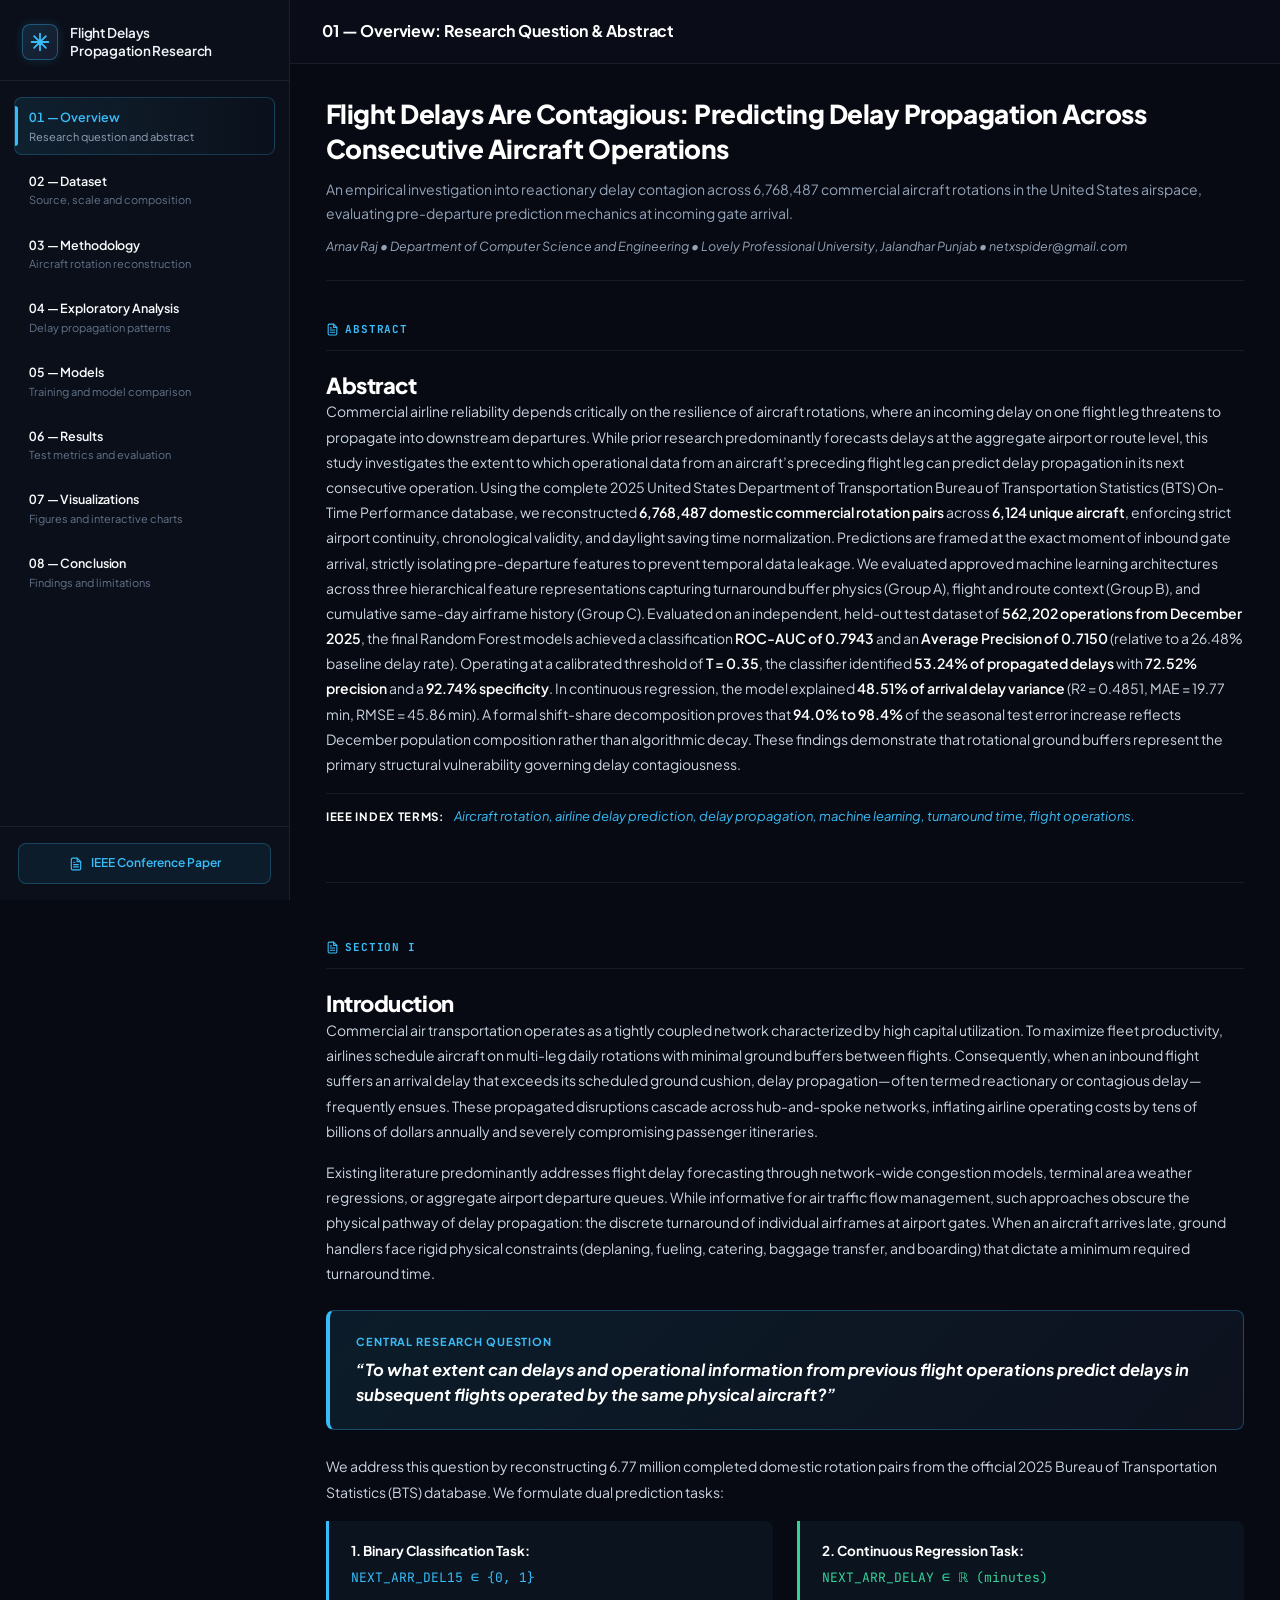
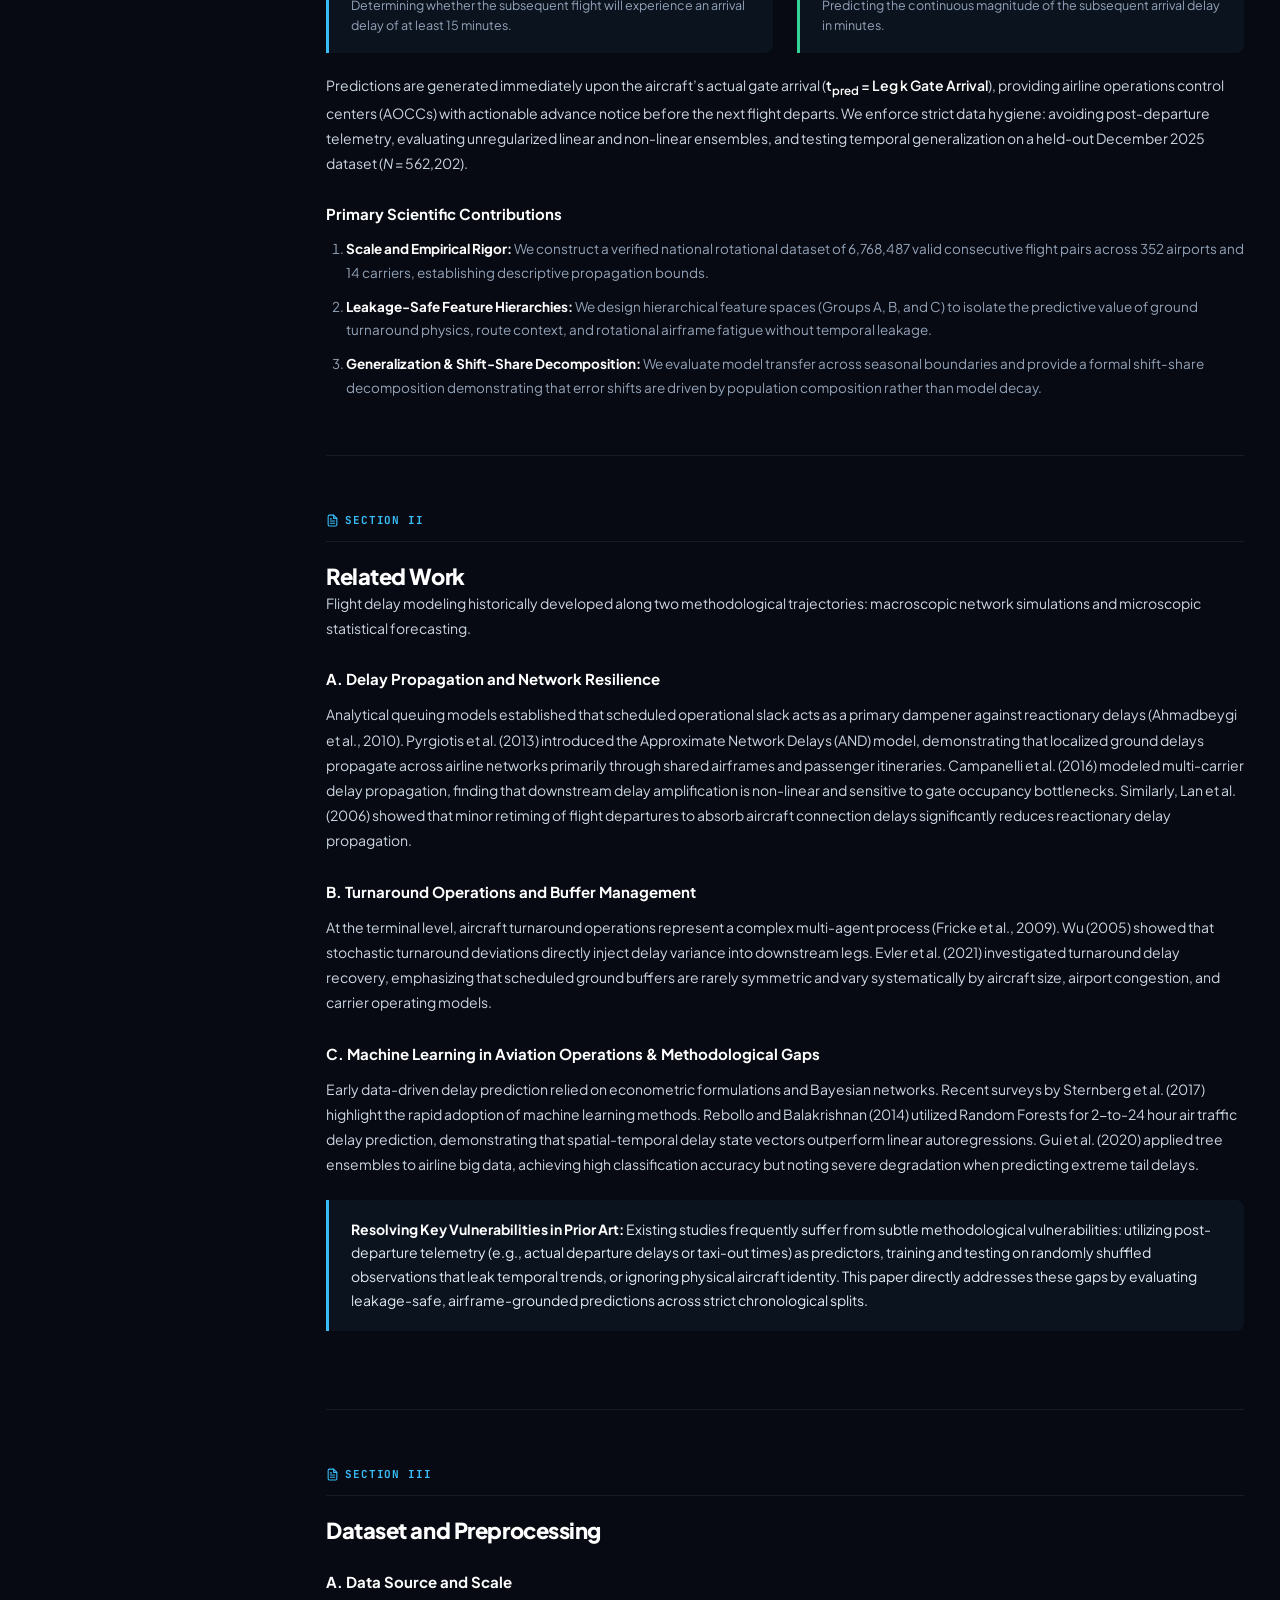
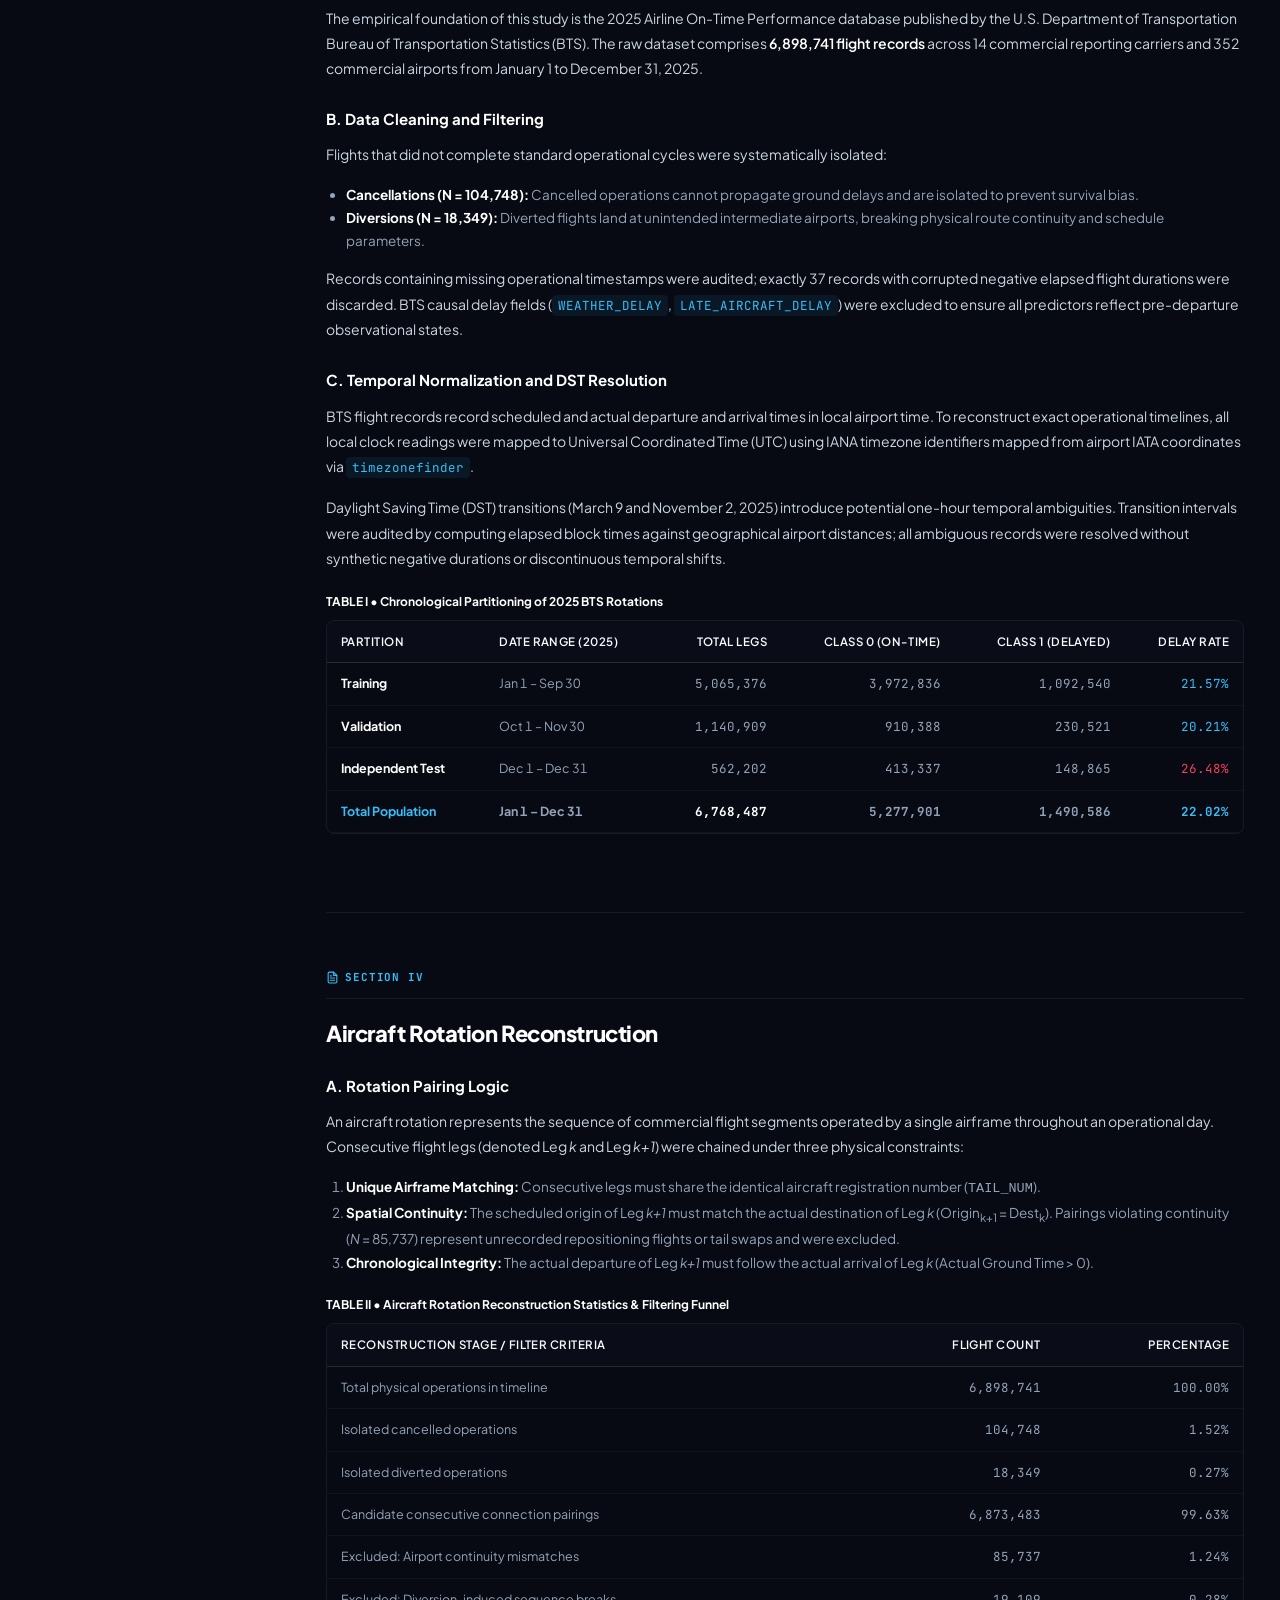
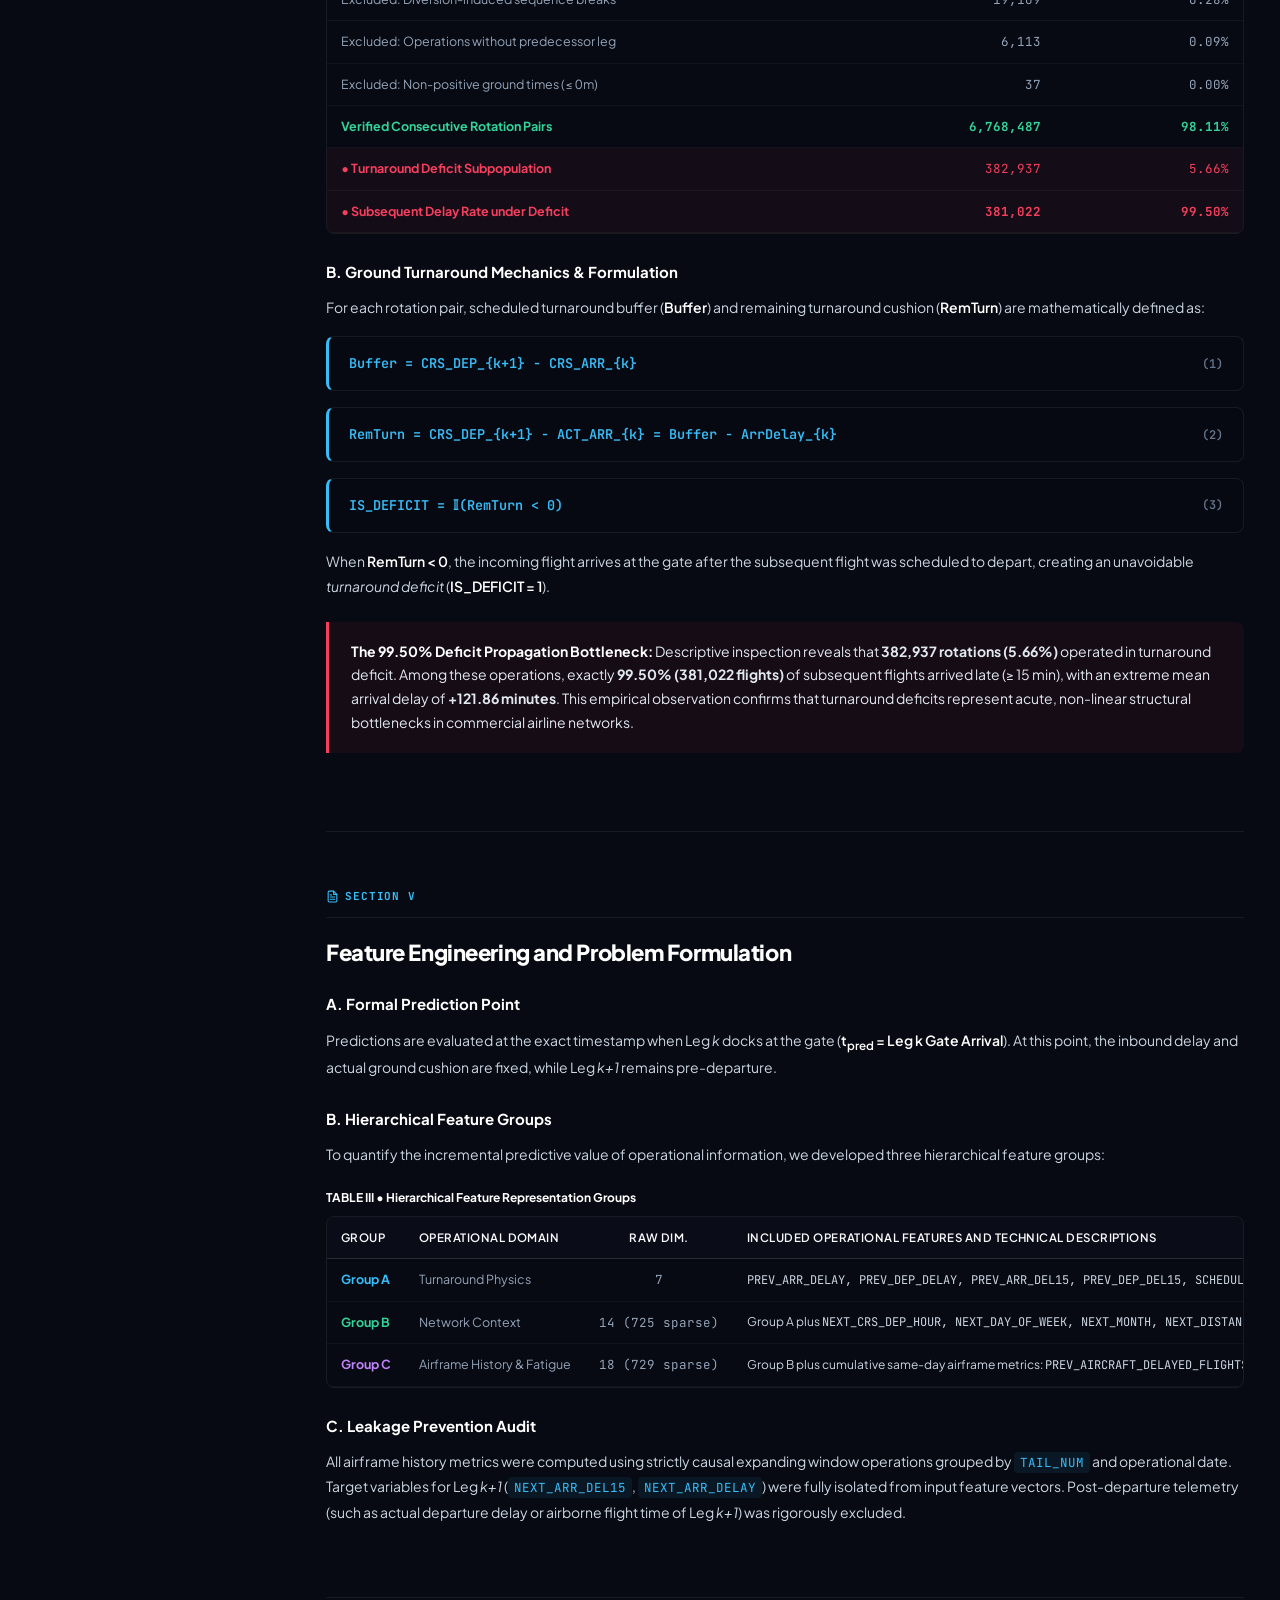
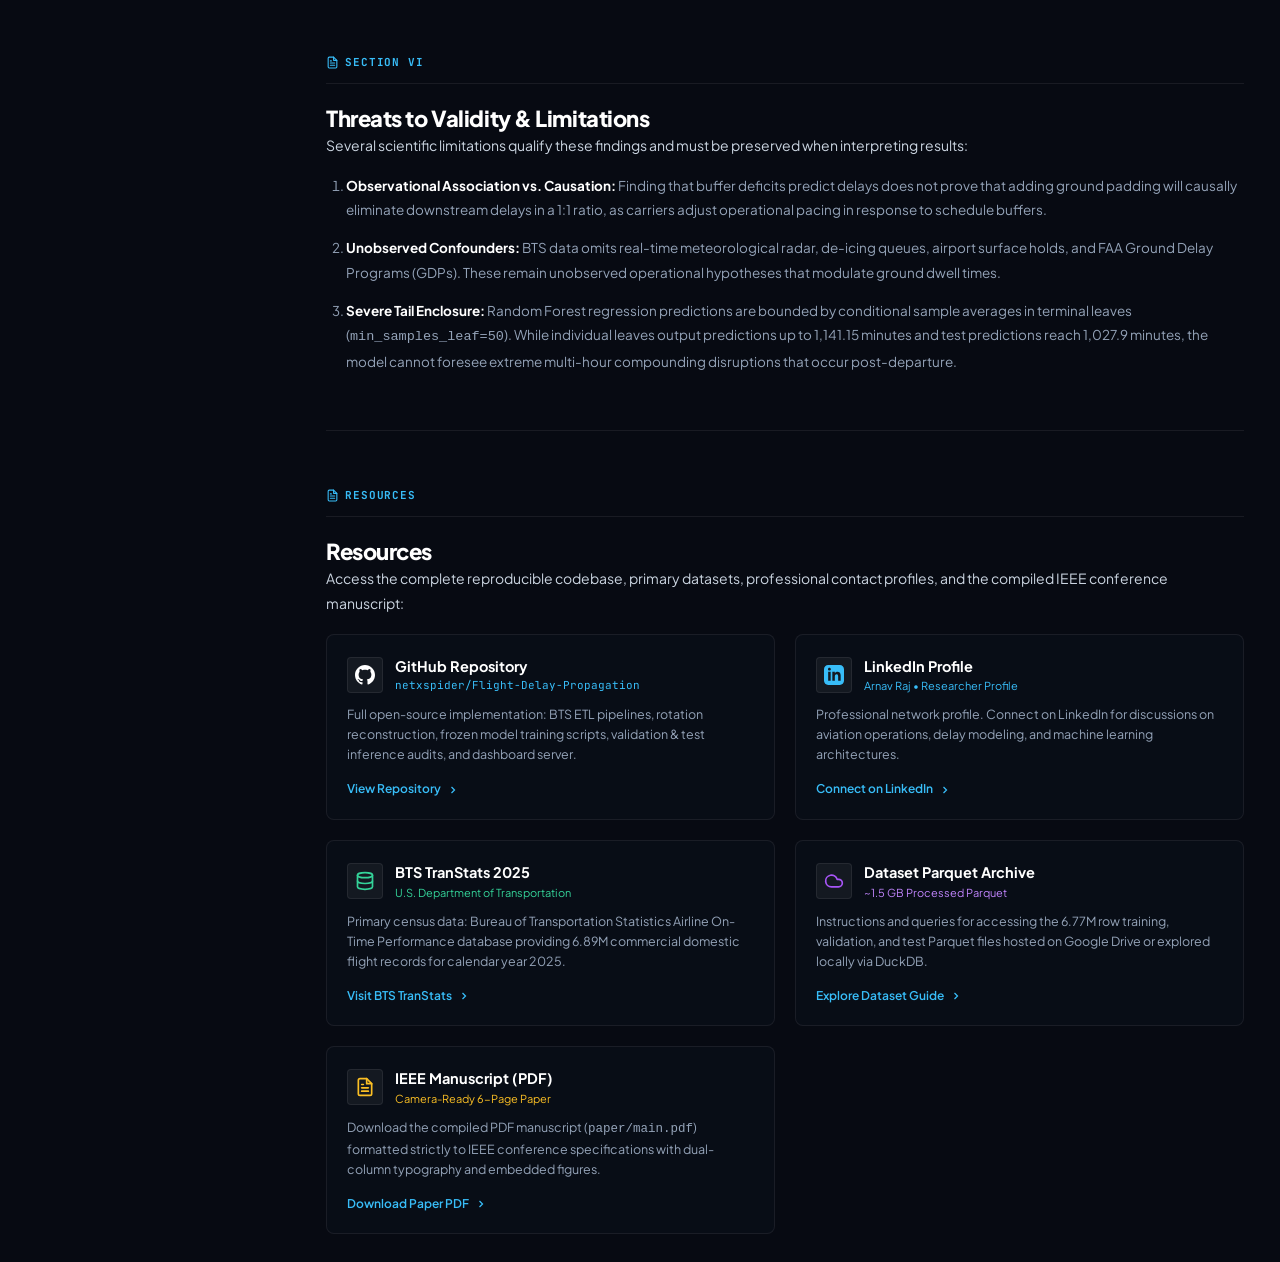
==== web/static/index.html @ 393cf174 "fix(web): Remove Section V from Dataset page and fix Section IV Parquet Explorer table rendering, pa" ====
<!DOCTYPE html>
<html lang="en">
<head>
  <meta charset="UTF-8">
  <meta name="viewport" content="width=device-width, initial-scale=1.0">
  <title>Flight Delay Propagation | Machine Learning Research Dashboard</title>
  <link rel="stylesheet" href="style.css">
</head>
<body>

  <!-- Left Sidebar Navigation -->
  <aside class="sidebar">
    <div class="sidebar-header">
      <div class="sidebar-brand">
        <div class="brand-glyph">
          <svg width="20" height="20" viewBox="0 0 24 24" fill="none" stroke="currentColor" stroke-width="2.2" stroke-linecap="round" stroke-linejoin="round">
            <path d="M12 2v20M2 12h20M4.93 4.93l14.14 14.14M4.93 19.07 19.07 4.93"/>
          </svg>
        </div>
        <div class="brand-text">
          <span class="brand-title">Flight Delays</span>
          <span class="brand-tag">Propagation Research</span>
        </div>
      </div>
    </div>

    <!-- 8 Numbered Navigation Sections -->
    <nav class="sidebar-nav">
      <a class="nav-item active" data-view="overview">
        <div class="nav-item-content">
          <span class="nav-title">01 &mdash; Overview</span>
          <span class="nav-sub">Research question and abstract</span>
        </div>
      </a>
      <a class="nav-item" data-view="dataset">
        <div class="nav-item-content">
          <span class="nav-title">02 &mdash; Dataset</span>
          <span class="nav-sub">Source, scale and composition</span>
        </div>
      </a>
      <a class="nav-item" data-view="methodology">
        <div class="nav-item-content">
          <span class="nav-title">03 &mdash; Methodology</span>
          <span class="nav-sub">Aircraft rotation reconstruction</span>
        </div>
      </a>
      <a class="nav-item" data-view="eda">
        <div class="nav-item-content">
          <span class="nav-title">04 &mdash; Exploratory Analysis</span>
          <span class="nav-sub">Delay propagation patterns</span>
        </div>
      </a>
      <a class="nav-item" data-view="models">
        <div class="nav-item-content">
          <span class="nav-title">05 &mdash; Models</span>
          <span class="nav-sub">Training and model comparison</span>
        </div>
      </a>
      <a class="nav-item" data-view="results">
        <div class="nav-item-content">
          <span class="nav-title">06 &mdash; Results</span>
          <span class="nav-sub">Test metrics and evaluation</span>
        </div>
      </a>
      <a class="nav-item" data-view="visualizations">
        <div class="nav-item-content">
          <span class="nav-title">07 &mdash; Visualizations</span>
          <span class="nav-sub">Figures and interactive charts</span>
        </div>
      </a>
      <a class="nav-item" data-view="conclusion">
        <div class="nav-item-content">
          <span class="nav-title">08 &mdash; Conclusion</span>
          <span class="nav-sub">Findings and limitations</span>
        </div>
      </a>
    </nav>

    <div class="sidebar-footer">
      <a href="/api/paper" target="_blank" class="sidebar-paper-link">
        <svg width="14" height="14" viewBox="0 0 24 24" fill="none" stroke="currentColor" stroke-width="2" stroke-linecap="round" stroke-linejoin="round">
          <path d="M14 2H6a2 2 0 0 0-2 2v16a2 2 0 0 0 2 2h12a2 2 0 0 0 2-2V8z"/>
          <polyline points="14 2 14 8 20 8"/>
          <line x1="16" y1="13" x2="8" y2="13"/>
          <line x1="16" y1="17" x2="8" y2="17"/>
          <polyline points="10 9 9 9 8 9"/>
        </svg>
        <span>IEEE Conference Paper</span>
      </a>
    </div>
  </aside>

  <!-- Main Content Wrapper -->
  <div class="main-wrapper">
    
    <!-- Top App Bar -->
    <header class="top-bar">
      <div class="top-bar-title">
        <h2 id="top-bar-page-title">01 &mdash; Overview: Research Question &amp; Abstract</h2>
      </div>
    </header>

    <main class="content-body">

      <!-- ========================================================================= -->
      <!-- SECTION 01: OVERVIEW & IEEE RESEARCH MANUSCRIPT                          -->
      <!-- ========================================================================= -->
      <section id="overview-view" class="dashboard-page active">
        
        <!-- Continuous Theoretical Manuscript Container (No Cards, Pure Theoretical Content) -->
        <article class="manuscript-wrapper">

          <!-- Manuscript Academic Header -->
          <header class="manuscript-header" style="padding-bottom: 24px; border-bottom: 1px solid var(--border-subtle);">
            <h1 style="font-size: 26px; font-weight: 800; color: #fff; line-height: 1.35; margin-bottom: 12px; letter-spacing: -0.02em;">
              Flight Delays Are Contagious: Predicting Delay Propagation Across Consecutive Aircraft Operations
            </h1>

            <p style="font-size: 14px; color: var(--text-secondary); max-width: 900px; line-height: 1.7; margin-bottom: 10px;">
              An empirical investigation into reactionary delay contagion across 6,768,487 commercial aircraft rotations in the United States airspace, evaluating pre-departure prediction mechanics at incoming gate arrival.
            </p>

            <div style="font-size: 12.5px; font-style: italic; color: #94a3b8; line-height: 1.6;">
              Arnav Raj &bull; Department of Computer Science and Engineering &bull; Lovely Professional University, Jalandhar Punjab &bull; <a href="mailto:netxspider@gmail.com" style="color: inherit; text-decoration: none;">netxspider@gmail.com</a>
            </div>
          </header>

          <!-- ABSTRACT -->
          <section class="manuscript-section" id="manuscript-abstract">
            <div class="manuscript-sec-header">
              <span class="manuscript-sec-tag">
                <svg width="13" height="13" viewBox="0 0 24 24" fill="none" stroke="currentColor" stroke-width="2" stroke-linecap="round" stroke-linejoin="round"><path d="M14 2H6a2 2 0 0 0-2 2v16a2 2 0 0 0 2 2h12a2 2 0 0 0 2-2V8z"/><polyline points="14 2 14 8 20 8"/><line x1="16" y1="13" x2="8" y2="13"/><line x1="16" y1="17" x2="8" y2="17"/><polyline points="10 9 9 9 8 9"/></svg>
                Abstract
              </span>
            </div>

            <h2 class="manuscript-sec-title">Abstract</h2>

            <p class="manuscript-p">
              Commercial airline reliability depends critically on the resilience of aircraft rotations, where an incoming delay on one flight leg threatens to propagate into downstream departures. While prior research predominantly forecasts delays at the aggregate airport or route level, this study investigates the extent to which operational data from an aircraft&rsquo;s preceding flight leg can predict delay propagation in its next consecutive operation. Using the complete 2025 United States Department of Transportation Bureau of Transportation Statistics (BTS) On-Time Performance database, we reconstructed <strong>6,768,487 domestic commercial rotation pairs</strong> across <strong>6,124 unique aircraft</strong>, enforcing strict airport continuity, chronological validity, and daylight saving time normalization. Predictions are framed at the exact moment of inbound gate arrival, strictly isolating pre-departure features to prevent temporal data leakage. We evaluated approved machine learning architectures across three hierarchical feature representations capturing turnaround buffer physics (Group A), flight and route context (Group B), and cumulative same-day airframe history (Group C). Evaluated on an independent, held-out test dataset of <strong>562,202 operations from December 2025</strong>, the final Random Forest models achieved a classification <strong>ROC-AUC of 0.7943</strong> and an <strong>Average Precision of 0.7150</strong> (relative to a 26.48% baseline delay rate). Operating at a calibrated threshold of <strong>T = 0.35</strong>, the classifier identified <strong>53.24% of propagated delays</strong> with <strong>72.52% precision</strong> and a <strong>92.74% specificity</strong>. In continuous regression, the model explained <strong>48.51% of arrival delay variance</strong> (R&sup2; = 0.4851, MAE = 19.77 min, RMSE = 45.86 min). A formal shift-share decomposition proves that <strong>94.0% to 98.4%</strong> of the seasonal test error increase reflects December population composition rather than algorithmic decay. These findings demonstrate that rotational ground buffers represent the primary structural vulnerability governing delay contagiousness.
            </p>

            <div style="margin-top: 14px; padding-top: 12px; border-top: 1px solid var(--border-subtle); display: flex; align-items: baseline; gap: 10px; flex-wrap: wrap;">
              <span style="font-size: 11.5px; font-weight: 700; color: #fff; text-transform: uppercase; letter-spacing: 0.06em;">IEEE Index Terms:</span>
              <span style="font-size: 13px; color: var(--accent-cyan); font-style: italic;">
                Aircraft rotation, airline delay prediction, delay propagation, machine learning, turnaround time, flight operations.
              </span>
            </div>
          </section>

          <hr class="manuscript-divider">

          <!-- SECTION I: INTRODUCTION -->
          <section class="manuscript-section" id="manuscript-introduction">
            <div class="manuscript-sec-header">
              <span class="manuscript-sec-tag">
                <svg width="13" height="13" viewBox="0 0 24 24" fill="none" stroke="currentColor" stroke-width="2" stroke-linecap="round" stroke-linejoin="round"><path d="M14 2H6a2 2 0 0 0-2 2v16a2 2 0 0 0 2 2h12a2 2 0 0 0 2-2V8z"/><polyline points="14 2 14 8 20 8"/><line x1="16" y1="13" x2="8" y2="13"/><line x1="16" y1="17" x2="8" y2="17"/><polyline points="10 9 9 9 8 9"/></svg>
                Section I
              </span>
            </div>

            <h2 class="manuscript-sec-title">Introduction</h2>

            <p class="manuscript-p">
              Commercial air transportation operates as a tightly coupled network characterized by high capital utilization. To maximize fleet productivity, airlines schedule aircraft on multi-leg daily rotations with minimal ground buffers between flights. Consequently, when an inbound flight suffers an arrival delay that exceeds its scheduled ground cushion, delay propagation&mdash;often termed reactionary or contagious delay&mdash;frequently ensues. These propagated disruptions cascade across hub-and-spoke networks, inflating airline operating costs by tens of billions of dollars annually and severely compromising passenger itineraries.
            </p>

            <p class="manuscript-p">
              Existing literature predominantly addresses flight delay forecasting through network-wide congestion models, terminal area weather regressions, or aggregate airport departure queues. While informative for air traffic flow management, such approaches obscure the physical pathway of delay propagation: the discrete turnaround of individual airframes at airport gates. When an aircraft arrives late, ground handlers face rigid physical constraints (deplaning, fueling, catering, baggage transfer, and boarding) that dictate a minimum required turnaround time.
            </p>

            <!-- Central Research Question Callout -->
            <div class="manuscript-rq-box">
              <div class="manuscript-rq-title">Central Research Question</div>
              <div class="manuscript-rq-text">
                &ldquo;To what extent can delays and operational information from previous flight operations predict delays in subsequent flights operated by the same physical aircraft?&rdquo;
              </div>
            </div>

            <p class="manuscript-p">
              We address this question by reconstructing 6.77 million completed domestic rotation pairs from the official 2025 Bureau of Transportation Statistics (BTS) database. We formulate dual prediction tasks:
            </p>

            <div class="grid-2" style="margin: 16px 0 20px 0;">
              <div class="manuscript-callout" style="margin: 0;">
                <strong style="color: #fff; font-size: 13.5px;">1. Binary Classification Task:</strong>
                <div style="font-family: var(--font-mono); font-size: 13px; color: var(--accent-cyan); margin: 4px 0 6px 0;">
                  NEXT_ARR_DEL15 &isin; {0, 1}
                </div>
                <p style="font-size: 12.5px; color: var(--text-secondary); margin: 0; line-height: 1.6;">
                  Determining whether the subsequent flight will experience an arrival delay of at least 15 minutes.
                </p>
              </div>

              <div class="manuscript-callout" style="margin: 0; border-left-color: var(--accent-emerald);">
                <strong style="color: #fff; font-size: 13.5px;">2. Continuous Regression Task:</strong>
                <div style="font-family: var(--font-mono); font-size: 13px; color: var(--accent-emerald); margin: 4px 0 6px 0;">
                  NEXT_ARR_DELAY &isin; &reals; (minutes)
                </div>
                <p style="font-size: 12.5px; color: var(--text-secondary); margin: 0; line-height: 1.6;">
                  Predicting the continuous magnitude of the subsequent arrival delay in minutes.
                </p>
              </div>
            </div>

            <p class="manuscript-p">
              Predictions are generated immediately upon the aircraft&rsquo;s actual gate arrival (<strong>t<sub>pred</sub> = Leg k Gate Arrival</strong>), providing airline operations control centers (AOCCs) with actionable advance notice before the next flight departs. We enforce strict data hygiene: avoiding post-departure telemetry, evaluating unregularized linear and non-linear ensembles, and testing temporal generalization on a held-out December 2025 dataset (<em>N</em> = 562,202).
            </p>

            <div class="manuscript-subsec-title">Primary Scientific Contributions</div>
            <ol style="margin-left: 20px; font-size: 13.5px; line-height: 1.75; color: var(--text-secondary);">
              <li style="margin-bottom: 10px;">
                <strong style="color: #fff;">Scale and Empirical Rigor:</strong> We construct a verified national rotational dataset of 6,768,487 valid consecutive flight pairs across 352 airports and 14 carriers, establishing descriptive propagation bounds.
              </li>
              <li style="margin-bottom: 10px;">
                <strong style="color: #fff;">Leakage-Safe Feature Hierarchies:</strong> We design hierarchical feature spaces (Groups A, B, and C) to isolate the predictive value of ground turnaround physics, route context, and rotational airframe fatigue without temporal leakage.
              </li>
              <li>
                <strong style="color: #fff;">Generalization &amp; Shift-Share Decomposition:</strong> We evaluate model transfer across seasonal boundaries and provide a formal shift-share decomposition demonstrating that error shifts are driven by population composition rather than model decay.
              </li>
            </ol>
          </section>

          <hr class="manuscript-divider">

          <!-- SECTION II: RELATED WORK -->
          <section class="manuscript-section" id="manuscript-related-work">
            <div class="manuscript-sec-header">
              <span class="manuscript-sec-tag">
                <svg width="13" height="13" viewBox="0 0 24 24" fill="none" stroke="currentColor" stroke-width="2" stroke-linecap="round" stroke-linejoin="round"><path d="M14 2H6a2 2 0 0 0-2 2v16a2 2 0 0 0 2 2h12a2 2 0 0 0 2-2V8z"/><polyline points="14 2 14 8 20 8"/><line x1="16" y1="13" x2="8" y2="13"/><line x1="16" y1="17" x2="8" y2="17"/><polyline points="10 9 9 9 8 9"/></svg>
                Section II
              </span>
            </div>

            <h2 class="manuscript-sec-title">Related Work</h2>

            <p class="manuscript-p">
              Flight delay modeling historically developed along two methodological trajectories: macroscopic network simulations and microscopic statistical forecasting.
            </p>

            <div class="manuscript-subsec-title">A. Delay Propagation and Network Resilience</div>
            <p class="manuscript-p">
              Analytical queuing models established that scheduled operational slack acts as a primary dampener against reactionary delays (Ahmadbeygi et al., 2010). Pyrgiotis et al. (2013) introduced the Approximate Network Delays (AND) model, demonstrating that localized ground delays propagate across airline networks primarily through shared airframes and passenger itineraries. Campanelli et al. (2016) modeled multi-carrier delay propagation, finding that downstream delay amplification is non-linear and sensitive to gate occupancy bottlenecks. Similarly, Lan et al. (2006) showed that minor retiming of flight departures to absorb aircraft connection delays significantly reduces reactionary delay propagation.
            </p>

            <div class="manuscript-subsec-title">B. Turnaround Operations and Buffer Management</div>
            <p class="manuscript-p">
              At the terminal level, aircraft turnaround operations represent a complex multi-agent process (Fricke et al., 2009). Wu (2005) showed that stochastic turnaround deviations directly inject delay variance into downstream legs. Evler et al. (2021) investigated turnaround delay recovery, emphasizing that scheduled ground buffers are rarely symmetric and vary systematically by aircraft size, airport congestion, and carrier operating models.
            </p>

            <div class="manuscript-subsec-title">C. Machine Learning in Aviation Operations &amp; Methodological Gaps</div>
            <p class="manuscript-p">
              Early data-driven delay prediction relied on econometric formulations and Bayesian networks. Recent surveys by Sternberg et al. (2017) highlight the rapid adoption of machine learning methods. Rebollo and Balakrishnan (2014) utilized Random Forests for 2-to-24 hour air traffic delay prediction, demonstrating that spatial-temporal delay state vectors outperform linear autoregressions. Gui et al. (2020) applied tree ensembles to airline big data, achieving high classification accuracy but noting severe degradation when predicting extreme tail delays.
            </p>

            <div class="manuscript-callout">
              <strong style="color: #fff;">Resolving Key Vulnerabilities in Prior Art:</strong> Existing studies frequently suffer from subtle methodological vulnerabilities: utilizing post-departure telemetry (e.g., actual departure delays or taxi-out times) as predictors, training and testing on randomly shuffled observations that leak temporal trends, or ignoring physical aircraft identity. This paper directly addresses these gaps by evaluating leakage-safe, airframe-grounded predictions across strict chronological splits.
            </div>
          </section>

          <hr class="manuscript-divider">

          <!-- SECTION III: DATASET AND PREPROCESSING -->
          <section class="manuscript-section" id="manuscript-dataset-preprocessing">
            <div class="manuscript-sec-header">
              <span class="manuscript-sec-tag">
                <svg width="13" height="13" viewBox="0 0 24 24" fill="none" stroke="currentColor" stroke-width="2" stroke-linecap="round" stroke-linejoin="round"><path d="M14 2H6a2 2 0 0 0-2 2v16a2 2 0 0 0 2 2h12a2 2 0 0 0 2-2V8z"/><polyline points="14 2 14 8 20 8"/><line x1="16" y1="13" x2="8" y2="13"/><line x1="16" y1="17" x2="8" y2="17"/><polyline points="10 9 9 9 8 9"/></svg>
                Section III
              </span>
            </div>

            <h2 class="manuscript-sec-title">Dataset and Preprocessing</h2>

            <div class="manuscript-subsec-title">A. Data Source and Scale</div>
            <p class="manuscript-p">
              The empirical foundation of this study is the 2025 Airline On-Time Performance database published by the U.S. Department of Transportation Bureau of Transportation Statistics (BTS). The raw dataset comprises <strong>6,898,741 flight records</strong> across 14 commercial reporting carriers and 352 commercial airports from January 1 to December 31, 2025.
            </p>

            <div class="manuscript-subsec-title">B. Data Cleaning and Filtering</div>
            <p class="manuscript-p">
              Flights that did not complete standard operational cycles were systematically isolated:
            </p>
            <ul style="margin-left: 20px; font-size: 13.5px; color: var(--text-secondary); line-height: 1.7; margin-bottom: 14px;">
              <li><strong style="color: #fff;">Cancellations (N = 104,748):</strong> Cancelled operations cannot propagate ground delays and are isolated to prevent survival bias.</li>
              <li><strong style="color: #fff;">Diversions (N = 18,349):</strong> Diverted flights land at unintended intermediate airports, breaking physical route continuity and schedule parameters.</li>
            </ul>

            <p class="manuscript-p">
              Records containing missing operational timestamps were audited; exactly 37 records with corrupted negative elapsed flight durations were discarded. BTS causal delay fields (<code>WEATHER_DELAY</code>, <code>LATE_AIRCRAFT_DELAY</code>) were excluded to ensure all predictors reflect pre-departure observational states.
            </p>

            <div class="manuscript-subsec-title">C. Temporal Normalization and DST Resolution</div>
            <p class="manuscript-p">
              BTS flight records record scheduled and actual departure and arrival times in local airport time. To reconstruct exact operational timelines, all local clock readings were mapped to Universal Coordinated Time (UTC) using IANA timezone identifiers mapped from airport IATA coordinates via <code>timezonefinder</code>. 
            </p>

            <p class="manuscript-p">
              Daylight Saving Time (DST) transitions (March 9 and November 2, 2025) introduce potential one-hour temporal ambiguities. Transition intervals were audited by computing elapsed block times against geographical airport distances; all ambiguous records were resolved without synthetic negative durations or discontinuous temporal shifts.
            </p>

            <!-- Table I: Chronological Partitioning -->
            <div style="margin: 22px 0;">
              <div style="font-size: 12px; font-weight: 700; color: #fff; margin-bottom: 8px;">
                TABLE I &bull; Chronological Partitioning of 2025 BTS Rotations
              </div>
              <div class="table-responsive">
                <table class="data-table">
                  <thead>
                    <tr>
                      <th>Partition</th>
                      <th>Date Range (2025)</th>
                      <th style="text-align: right;">Total Legs</th>
                      <th style="text-align: right;">Class 0 (On-Time)</th>
                      <th style="text-align: right;">Class 1 (Delayed)</th>
                      <th style="text-align: right;">Delay Rate</th>
                    </tr>
                  </thead>
                  <tbody>
                    <tr>
                      <td><strong style="color: #fff;">Training</strong></td>
                      <td>Jan 1 &ndash; Sep 30</td>
                      <td style="text-align: right; font-family: var(--font-mono);">5,065,376</td>
                      <td style="text-align: right; font-family: var(--font-mono);">3,972,836</td>
                      <td style="text-align: right; font-family: var(--font-mono);">1,092,540</td>
                      <td style="text-align: right; font-family: var(--font-mono); color: var(--accent-cyan);">21.57%</td>
                    </tr>
                    <tr>
                      <td><strong style="color: #fff;">Validation</strong></td>
                      <td>Oct 1 &ndash; Nov 30</td>
                      <td style="text-align: right; font-family: var(--font-mono);">1,140,909</td>
                      <td style="text-align: right; font-family: var(--font-mono);">910,388</td>
                      <td style="text-align: right; font-family: var(--font-mono);">230,521</td>
                      <td style="text-align: right; font-family: var(--font-mono); color: var(--accent-cyan);">20.21%</td>
                    </tr>
                    <tr>
                      <td><strong style="color: #fff;">Independent Test</strong></td>
                      <td>Dec 1 &ndash; Dec 31</td>
                      <td style="text-align: right; font-family: var(--font-mono);">562,202</td>
                      <td style="text-align: right; font-family: var(--font-mono);">413,337</td>
                      <td style="text-align: right; font-family: var(--font-mono);">148,865</td>
                      <td style="text-align: right; font-family: var(--font-mono); color: var(--accent-rose);">26.48%</td>
                    </tr>
                    <tr style="border-top: 1px solid var(--border-medium);">
                      <td><strong style="color: var(--accent-cyan);">Total Population</strong></td>
                      <td><strong>Jan 1 &ndash; Dec 31</strong></td>
                      <td style="text-align: right; font-family: var(--font-mono); font-weight: 700; color: #fff;">6,768,487</td>
                      <td style="text-align: right; font-family: var(--font-mono); font-weight: 700;">5,277,901</td>
                      <td style="text-align: right; font-family: var(--font-mono); font-weight: 700;">1,490,586</td>
                      <td style="text-align: right; font-family: var(--font-mono); font-weight: 700; color: var(--accent-cyan);">22.02%</td>
                    </tr>
                  </tbody>
                </table>
              </div>
            </div>
          </section>

          <hr class="manuscript-divider">

          <!-- SECTION IV: AIRCRAFT ROTATION RECONSTRUCTION -->
          <section class="manuscript-section" id="manuscript-rotation-reconstruction">
            <div class="manuscript-sec-header">
              <span class="manuscript-sec-tag">
                <svg width="13" height="13" viewBox="0 0 24 24" fill="none" stroke="currentColor" stroke-width="2" stroke-linecap="round" stroke-linejoin="round"><path d="M14 2H6a2 2 0 0 0-2 2v16a2 2 0 0 0 2 2h12a2 2 0 0 0 2-2V8z"/><polyline points="14 2 14 8 20 8"/><line x1="16" y1="13" x2="8" y2="13"/><line x1="16" y1="17" x2="8" y2="17"/><polyline points="10 9 9 9 8 9"/></svg>
                Section IV
              </span>
            </div>

            <h2 class="manuscript-sec-title">Aircraft Rotation Reconstruction</h2>

            <div class="manuscript-subsec-title">A. Rotation Pairing Logic</div>
            <p class="manuscript-p">
              An aircraft rotation represents the sequence of commercial flight segments operated by a single airframe throughout an operational day. Consecutive flight legs (denoted Leg <em>k</em> and Leg <em>k+1</em>) were chained under three physical constraints:
            </p>
            <ol style="margin-left: 20px; font-size: 13.5px; color: var(--text-secondary); line-height: 1.75; margin-bottom: 14px;">
              <li><strong style="color: #fff;">Unique Airframe Matching:</strong> Consecutive legs must share the identical aircraft registration number (<code>TAIL_NUM</code>).</li>
              <li><strong style="color: #fff;">Spatial Continuity:</strong> The scheduled origin of Leg <em>k+1</em> must match the actual destination of Leg <em>k</em> (Origin<sub>k+1</sub> = Dest<sub>k</sub>). Pairings violating continuity (<em>N</em> = 85,737) represent unrecorded repositioning flights or tail swaps and were excluded.</li>
              <li><strong style="color: #fff;">Chronological Integrity:</strong> The actual departure of Leg <em>k+1</em> must follow the actual arrival of Leg <em>k</em> (Actual Ground Time &gt; 0).</li>
            </ol>

            <!-- Table II: Rotation Funnel -->
            <div style="margin: 22px 0;">
              <div style="font-size: 12px; font-weight: 700; color: #fff; margin-bottom: 8px;">
                TABLE II &bull; Aircraft Rotation Reconstruction Statistics &amp; Filtering Funnel
              </div>
              <div class="table-responsive">
                <table class="data-table">
                  <thead>
                    <tr>
                      <th>Reconstruction Stage / Filter Criteria</th>
                      <th style="text-align: right;">Flight Count</th>
                      <th style="text-align: right;">Percentage</th>
                    </tr>
                  </thead>
                  <tbody>
                    <tr>
                      <td>Total physical operations in timeline</td>
                      <td style="text-align: right; font-family: var(--font-mono);">6,898,741</td>
                      <td style="text-align: right; font-family: var(--font-mono);">100.00%</td>
                    </tr>
                    <tr>
                      <td>Isolated cancelled operations</td>
                      <td style="text-align: right; font-family: var(--font-mono);">104,748</td>
                      <td style="text-align: right; font-family: var(--font-mono);">1.52%</td>
                    </tr>
                    <tr>
                      <td>Isolated diverted operations</td>
                      <td style="text-align: right; font-family: var(--font-mono);">18,349</td>
                      <td style="text-align: right; font-family: var(--font-mono);">0.27%</td>
                    </tr>
                    <tr>
                      <td>Candidate consecutive connection pairings</td>
                      <td style="text-align: right; font-family: var(--font-mono);">6,873,483</td>
                      <td style="text-align: right; font-family: var(--font-mono);">99.63%</td>
                    </tr>
                    <tr>
                      <td>Excluded: Airport continuity mismatches</td>
                      <td style="text-align: right; font-family: var(--font-mono);">85,737</td>
                      <td style="text-align: right; font-family: var(--font-mono);">1.24%</td>
                    </tr>
                    <tr>
                      <td>Excluded: Diversion-induced sequence breaks</td>
                      <td style="text-align: right; font-family: var(--font-mono);">19,109</td>
                      <td style="text-align: right; font-family: var(--font-mono);">0.28%</td>
                    </tr>
                    <tr>
                      <td>Excluded: Operations without predecessor leg</td>
                      <td style="text-align: right; font-family: var(--font-mono);">6,113</td>
                      <td style="text-align: right; font-family: var(--font-mono);">0.09%</td>
                    </tr>
                    <tr>
                      <td>Excluded: Non-positive ground times (&le; 0m)</td>
                      <td style="text-align: right; font-family: var(--font-mono);">37</td>
                      <td style="text-align: right; font-family: var(--font-mono);">0.00%</td>
                    </tr>
                    <tr style="border-top: 1px solid var(--border-medium);">
                      <td><strong style="color: var(--accent-emerald);">Verified Consecutive Rotation Pairs</strong></td>
                      <td style="text-align: right; font-family: var(--font-mono); font-weight: 700; color: var(--accent-emerald);">6,768,487</td>
                      <td style="text-align: right; font-family: var(--font-mono); font-weight: 700; color: var(--accent-emerald);">98.11%</td>
                    </tr>
                    <tr style="background: rgba(244, 63, 94, 0.05);">
                      <td><strong style="color: var(--accent-rose);">&bull; Turnaround Deficit Subpopulation</strong></td>
                      <td style="text-align: right; font-family: var(--font-mono); color: var(--accent-rose);">382,937</td>
                      <td style="text-align: right; font-family: var(--font-mono); color: var(--accent-rose);">5.66%</td>
                    </tr>
                    <tr style="background: rgba(244, 63, 94, 0.05);">
                      <td><strong style="color: var(--accent-rose);">&bull; Subsequent Delay Rate under Deficit</strong></td>
                      <td style="text-align: right; font-family: var(--font-mono); font-weight: 700; color: var(--accent-rose);">381,022</td>
                      <td style="text-align: right; font-family: var(--font-mono); font-weight: 700; color: var(--accent-rose);">99.50%</td>
                    </tr>
                  </tbody>
                </table>
              </div>
            </div>

            <div class="manuscript-subsec-title">B. Ground Turnaround Mechanics &amp; Formulation</div>
            <p class="manuscript-p">
              For each rotation pair, scheduled turnaround buffer (<strong>Buffer</strong>) and remaining turnaround cushion (<strong>RemTurn</strong>) are mathematically defined as:
            </p>

            <div class="manuscript-formula">
              <span>Buffer = CRS_DEP_{k+1} - CRS_ARR_{k}</span>
              <span class="manuscript-formula-num">(1)</span>
            </div>

            <div class="manuscript-formula">
              <span>RemTurn = CRS_DEP_{k+1} - ACT_ARR_{k} = Buffer - ArrDelay_{k}</span>
              <span class="manuscript-formula-num">(2)</span>
            </div>

            <div class="manuscript-formula">
              <span>IS_DEFICIT = &Iopf;(RemTurn &lt; 0)</span>
              <span class="manuscript-formula-num">(3)</span>
            </div>

            <p class="manuscript-p">
              When <strong>RemTurn &lt; 0</strong>, the incoming flight arrives at the gate after the subsequent flight was scheduled to depart, creating an unavoidable <em>turnaround deficit</em> (<strong>IS_DEFICIT = 1</strong>).
            </p>

            <div class="manuscript-callout alert">
              <strong style="color: #fff;">The 99.50% Deficit Propagation Bottleneck:</strong> Descriptive inspection reveals that <strong>382,937 rotations (5.66%)</strong> operated in turnaround deficit. Among these operations, exactly <strong>99.50% (381,022 flights)</strong> of subsequent flights arrived late (&ge; 15 min), with an extreme mean arrival delay of <strong>+121.86 minutes</strong>. This empirical observation confirms that turnaround deficits represent acute, non-linear structural bottlenecks in commercial airline networks.
            </div>
          </section>

          <hr class="manuscript-divider">

          <!-- SECTION V: FEATURE ENGINEERING AND PROBLEM FORMULATION -->
          <section class="manuscript-section" id="manuscript-feature-engineering">
            <div class="manuscript-sec-header">
              <span class="manuscript-sec-tag">
                <svg width="13" height="13" viewBox="0 0 24 24" fill="none" stroke="currentColor" stroke-width="2" stroke-linecap="round" stroke-linejoin="round"><path d="M14 2H6a2 2 0 0 0-2 2v16a2 2 0 0 0 2 2h12a2 2 0 0 0 2-2V8z"/><polyline points="14 2 14 8 20 8"/><line x1="16" y1="13" x2="8" y2="13"/><line x1="16" y1="17" x2="8" y2="17"/><polyline points="10 9 9 9 8 9"/></svg>
                Section V
              </span>
            </div>

            <h2 class="manuscript-sec-title">Feature Engineering and Problem Formulation</h2>

            <div class="manuscript-subsec-title">A. Formal Prediction Point</div>
            <p class="manuscript-p">
              Predictions are evaluated at the exact timestamp when Leg <em>k</em> docks at the gate (<strong>t<sub>pred</sub> = Leg k Gate Arrival</strong>). At this point, the inbound delay and actual ground cushion are fixed, while Leg <em>k+1</em> remains pre-departure.
            </p>

            <div class="manuscript-subsec-title">B. Hierarchical Feature Groups</div>
            <p class="manuscript-p">
              To quantify the incremental predictive value of operational information, we developed three hierarchical feature groups:
            </p>

            <!-- Table III: Hierarchical Feature Representation Groups -->
            <div style="margin: 22px 0;">
              <div style="font-size: 12px; font-weight: 700; color: #fff; margin-bottom: 8px;">
                TABLE III &bull; Hierarchical Feature Representation Groups
              </div>
              <div class="table-responsive">
                <table class="data-table">
                  <thead>
                    <tr>
                      <th>Group</th>
                      <th>Operational Domain</th>
                      <th style="text-align: center;">Raw Dim.</th>
                      <th>Included Operational Features and Technical Descriptions</th>
                    </tr>
                  </thead>
                  <tbody>
                    <tr>
                      <td><strong style="color: var(--accent-cyan);">Group A</strong></td>
                      <td>Turnaround Physics</td>
                      <td style="text-align: center; font-family: var(--font-mono);">7</td>
                      <td style="font-size: 12px; font-family: var(--font-mono); color: #cbd5e1;">
                        PREV_ARR_DELAY, PREV_DEP_DELAY, PREV_ARR_DEL15, PREV_DEP_DEL15, SCHEDULED_TURNAROUND_BUFFER, ESTIMATED_REMAINING_TURNAROUND_MINUTES, IS_TURNAROUND_DEFICIT
                      </td>
                    </tr>
                    <tr>
                      <td><strong style="color: var(--accent-emerald);">Group B</strong></td>
                      <td>Network Context</td>
                      <td style="text-align: center; font-family: var(--font-mono);">14 (725 sparse)</td>
                      <td style="font-size: 12px; color: #cbd5e1;">
                        Group A plus <span style="font-family: var(--font-mono);">NEXT_CRS_DEP_HOUR, NEXT_DAY_OF_WEEK, NEXT_MONTH, NEXT_DISTANCE</span>, and sparse one-hot encoded indicators for <span style="font-family: var(--font-mono);">NEXT_CARRIER, NEXT_ORIGIN, NEXT_DEST</span>.
                      </td>
                    </tr>
                    <tr>
                      <td><strong style="color: var(--accent-purple);">Group C</strong></td>
                      <td>Airframe History &amp; Fatigue</td>
                      <td style="text-align: center; font-family: var(--font-mono);">18 (729 sparse)</td>
                      <td style="font-size: 12px; color: #cbd5e1;">
                        Group B plus cumulative same-day airframe metrics: <span style="font-family: var(--font-mono);">PREV_AIRCRAFT_DELAYED_FLIGHTS_TODAY, PREV_AIRCRAFT_CONSECUTIVE_DEL15, PREV_AIRCRAFT_CUMULATIVE_ARR_DELAY_TODAY, PREV_AIRCRAFT_DELAY_RATE_TODAY</span>.
                      </td>
                    </tr>
                  </tbody>
                </table>
              </div>
            </div>

            <div class="manuscript-subsec-title">C. Leakage Prevention Audit</div>
            <p class="manuscript-p">
              All airframe history metrics were computed using strictly causal expanding window operations grouped by <code>TAIL_NUM</code> and operational date. Target variables for Leg <em>k+1</em> (<code>NEXT_ARR_DEL15</code>, <code>NEXT_ARR_DELAY</code>) were fully isolated from input feature vectors. Post-departure telemetry (such as actual departure delay or airborne flight time of Leg <em>k+1</em>) was rigorously excluded.
            </p>
          </section>

          <hr class="manuscript-divider">

          <!-- SECTION VI: THREATS TO VALIDITY & LIMITATIONS -->
          <section class="manuscript-section" id="manuscript-threats">
            <div class="manuscript-sec-header">
              <span class="manuscript-sec-tag">
                <svg width="13" height="13" viewBox="0 0 24 24" fill="none" stroke="currentColor" stroke-width="2" stroke-linecap="round" stroke-linejoin="round"><path d="M14 2H6a2 2 0 0 0-2 2v16a2 2 0 0 0 2 2h12a2 2 0 0 0 2-2V8z"/><polyline points="14 2 14 8 20 8"/><line x1="16" y1="13" x2="8" y2="13"/><line x1="16" y1="17" x2="8" y2="17"/><polyline points="10 9 9 9 8 9"/></svg>
                Section VI
              </span>
            </div>

            <h2 class="manuscript-sec-title">Threats to Validity &amp; Limitations</h2>

            <p class="manuscript-p">
              Several scientific limitations qualify these findings and must be preserved when interpreting results:
            </p>

            <ol style="margin-left: 20px; font-size: 13.5px; color: var(--text-secondary); line-height: 1.8;">
              <li style="margin-bottom: 14px;">
                <strong style="color: #fff;">Observational Association vs. Causation:</strong> Finding that buffer deficits predict delays does not prove that adding ground padding will causally eliminate downstream delays in a 1:1 ratio, as carriers adjust operational pacing in response to schedule buffers.
              </li>
              <li style="margin-bottom: 14px;">
                <strong style="color: #fff;">Unobserved Confounders:</strong> BTS data omits real-time meteorological radar, de-icing queues, airport surface holds, and FAA Ground Delay Programs (GDPs). These remain unobserved operational hypotheses that modulate ground dwell times.
              </li>
              <li>
                <strong style="color: #fff;">Severe Tail Enclosure:</strong> Random Forest regression predictions are bounded by conditional sample averages in terminal leaves (<code>min_samples_leaf=50</code>). While individual leaves output predictions up to 1,141.15 minutes and test predictions reach 1,027.9 minutes, the model cannot foresee extreme multi-hour compounding disruptions that occur post-departure.
              </li>
            </ol>
          </section>

          <hr class="manuscript-divider">

          <!-- RESOURCES -->
          <section class="manuscript-section" id="manuscript-resources">
            <div class="manuscript-sec-header">
              <span class="manuscript-sec-tag">
                <svg width="13" height="13" viewBox="0 0 24 24" fill="none" stroke="currentColor" stroke-width="2" stroke-linecap="round" stroke-linejoin="round"><path d="M14 2H6a2 2 0 0 0-2 2v16a2 2 0 0 0 2 2h12a2 2 0 0 0 2-2V8z"/><polyline points="14 2 14 8 20 8"/><line x1="16" y1="13" x2="8" y2="13"/><line x1="16" y1="17" x2="8" y2="17"/><polyline points="10 9 9 9 8 9"/></svg>
                Resources
              </span>
            </div>

            <h2 class="manuscript-sec-title">Resources</h2>

            <p class="manuscript-p">
              Access the complete reproducible codebase, primary datasets, professional contact profiles, and the compiled IEEE conference manuscript:
            </p>

            <div class="resources-grid">

              <!-- GitHub Repository -->
              <a href="https://github.com/netxspider/Flight-Delay-Propagation" target="_blank" class="resource-card">
                <div>
                  <div class="resource-header">
                    <div class="resource-icon" style="color: #fff;">
                      <svg width="20" height="20" viewBox="0 0 24 24" fill="currentColor">
                        <path d="M12 0c-6.626 0-12 5.373-12 12 0 5.302 3.438 9.8 8.207 11.387.599.111.793-.261.793-.577v-2.234c-3.338.726-4.033-1.416-4.033-1.416-.546-1.387-1.333-1.756-1.333-1.756-1.089-.745.083-.729.083-.729 1.205.084 1.839 1.237 1.839 1.237 1.07 1.834 2.807 1.304 3.492.997.107-.775.418-1.305.762-1.604-2.665-.305-5.467-1.334-5.467-5.931 0-1.311.469-2.381 1.236-3.221-.124-.303-.535-1.524.117-3.176 0 0 1.008-.322 3.301 1.23.957-.266 1.983-.399 3.003-.404 1.02.005 2.047.138 3.006.404 2.291-1.552 3.297-1.23 3.297-1.23.653 1.653.242 2.874.118 3.176.77.84 1.235 1.911 1.235 3.221 0 4.609-2.807 5.624-5.479 5.921.43.372.823 1.102.823 2.222v3.293c0 .319.192.694.801.576 4.765-1.589 8.199-6.086 8.199-11.386 0-6.627-5.373-12-12-12z"/>
                      </svg>
                    </div>
                    <div>
                      <div class="resource-title">GitHub Repository</div>
                      <div style="font-size: 11px; color: var(--accent-cyan); font-family: var(--font-mono);">netxspider/Flight-Delay-Propagation</div>
                    </div>
                  </div>
                  <p class="resource-desc" style="margin-top: 10px;">
                    Full open-source implementation: BTS ETL pipelines, rotation reconstruction, frozen model training scripts, validation &amp; test inference audits, and dashboard server.
                  </p>
                </div>
                <div class="resource-action">
                  <span>View Repository</span>
                  <svg width="12" height="12" viewBox="0 0 24 24" fill="none" stroke="currentColor" stroke-width="2.5"><polyline points="9 18 15 12 9 6"/></svg>
                </div>
              </a>

              <!-- LinkedIn Profile -->
              <a href="https://www.linkedin.com/in/arnav-raj/" target="_blank" class="resource-card">
                <div>
                  <div class="resource-header">
                    <div class="resource-icon" style="color: #38bdf8;">
                      <svg width="20" height="20" viewBox="0 0 24 24" fill="currentColor">
                        <path d="M19 0h-14c-2.761 0-5 2.239-5 5v14c0 2.761 2.239 5 5 5h14c2.762 0 5-2.239 5-5v-14c0-2.761-2.238-5-5-5zm-11 19h-3v-11h3v11zm-1.5-12.268c-.966 0-1.75-.79-1.75-1.764s.784-1.764 1.75-1.764 1.75.79 1.75 1.764-.783 1.764-1.75 1.764zm13.5 12.268h-3v-5.604c0-3.368-4-3.113-4 0v5.604h-3v-11h3v1.765c1.396-2.586 7-2.777 7 2.476v6.759z"/>
                      </svg>
                    </div>
                    <div>
                      <div class="resource-title">LinkedIn Profile</div>
                      <div style="font-size: 11px; color: var(--accent-cyan);">Arnav Raj &bull; Researcher Profile</div>
                    </div>
                  </div>
                  <p class="resource-desc" style="margin-top: 10px;">
                    Professional network profile. Connect on LinkedIn for discussions on aviation operations, delay modeling, and machine learning architectures.
                  </p>
                </div>
                <div class="resource-action">
                  <span>Connect on LinkedIn</span>
                  <svg width="12" height="12" viewBox="0 0 24 24" fill="none" stroke="currentColor" stroke-width="2.5"><polyline points="9 18 15 12 9 6"/></svg>
                </div>
              </a>

              <!-- Dataset Source -->
              <a href="https://www.transtats.bts.gov/" target="_blank" class="resource-card">
                <div>
                  <div class="resource-header">
                    <div class="resource-icon" style="color: #34d399;">
                      <svg width="20" height="20" viewBox="0 0 24 24" fill="none" stroke="currentColor" stroke-width="2" stroke-linecap="round" stroke-linejoin="round">
                        <ellipse cx="12" cy="5" rx="9" ry="3"/>
                        <path d="M21 12c0 1.66-4 3-9 3s-9-1.34-9-3"/>
                        <path d="M3 5v14c0 1.66 4 3 9 3s9-1.34 9-3V5"/>
                      </svg>
                    </div>
                    <div>
                      <div class="resource-title">BTS TranStats 2025</div>
                      <div style="font-size: 11px; color: var(--accent-emerald);">U.S. Department of Transportation</div>
                    </div>
                  </div>
                  <p class="resource-desc" style="margin-top: 10px;">
                    Primary census data: Bureau of Transportation Statistics Airline On-Time Performance database providing 6.89M commercial domestic flight records for calendar year 2025.
                  </p>
                </div>
                <div class="resource-action">
                  <span>Visit BTS TranStats</span>
                  <svg width="12" height="12" viewBox="0 0 24 24" fill="none" stroke="currentColor" stroke-width="2.5"><polyline points="9 18 15 12 9 6"/></svg>
                </div>
              </a>

              <!-- Google Drive Dataset Archive -->
              <a href="#dataset" onclick="switchView('dataset')" class="resource-card">
                <div>
                  <div class="resource-header">
                    <div class="resource-icon" style="color: #a855f7;">
                      <svg width="20" height="20" viewBox="0 0 24 24" fill="none" stroke="currentColor" stroke-width="2" stroke-linecap="round" stroke-linejoin="round">
                        <path d="M17.5 19H9a7 7 0 1 1 6.71-9h1.79a4.5 4.5 0 1 1 0 9Z"/>
                      </svg>
                    </div>
                    <div>
                      <div class="resource-title">Dataset Parquet Archive</div>
                      <div style="font-size: 11px; color: var(--accent-purple);">~1.5 GB Processed Parquet</div>
                    </div>
                  </div>
                  <p class="resource-desc" style="margin-top: 10px;">
                    Instructions and queries for accessing the 6.77M row training, validation, and test Parquet files hosted on Google Drive or explored locally via DuckDB.
                  </p>
                </div>
                <div class="resource-action">
                  <span>Explore Dataset Guide</span>
                  <svg width="12" height="12" viewBox="0 0 24 24" fill="none" stroke="currentColor" stroke-width="2.5"><polyline points="9 18 15 12 9 6"/></svg>
                </div>
              </a>

              <!-- IEEE Paper PDF -->
              <a href="/api/paper" target="_blank" class="resource-card">
                <div>
                  <div class="resource-header">
                    <div class="resource-icon" style="color: #fbbf24;">
                      <svg width="20" height="20" viewBox="0 0 24 24" fill="none" stroke="currentColor" stroke-width="2" stroke-linecap="round" stroke-linejoin="round">
                        <path d="M14 2H6a2 2 0 0 0-2 2v16a2 2 0 0 0 2 2h12a2 2 0 0 0 2-2V8z"/>
                        <polyline points="14 2 14 8 20 8"/>
                        <line x1="16" y1="13" x2="8" y2="13"/>
                        <line x1="16" y1="17" x2="8" y2="17"/>
                        <polyline points="10 9 9 9 8 9"/>
                      </svg>
                    </div>
                    <div>
                      <div class="resource-title">IEEE Manuscript (PDF)</div>
                      <div style="font-size: 11px; color: var(--accent-amber);">Camera-Ready 6-Page Paper</div>
                    </div>
                  </div>
                  <p class="resource-desc" style="margin-top: 10px;">
                    Download the compiled PDF manuscript (<code>paper/main.pdf</code>) formatted strictly to IEEE conference specifications with dual-column typography and embedded figures.
                  </p>
                </div>
                <div class="resource-action">
                  <span>Download Paper PDF</span>
                  <svg width="12" height="12" viewBox="0 0 24 24" fill="none" stroke="currentColor" stroke-width="2.5"><polyline points="9 18 15 12 9 6"/></svg>
                </div>
              </a>

            </div>
          </section>

        </article>

      </section>

      <!-- ========================================================================= -->
      <!-- SECTION 02: DATASET                                                       -->
      <!-- ========================================================================= -->
      <section id="dataset-view" class="dashboard-page">
        
        <article class="manuscript-wrapper" style="max-width: 100%;">

          <!-- Page Header (No Section Tag Pill) -->
          <header class="manuscript-header" style="padding-bottom: 20px; border-bottom: 1px solid var(--border-subtle); margin-bottom: 24px;">
            <h1 style="font-size: 26px; font-weight: 800; color: #fff; line-height: 1.35; margin-bottom: 6px; letter-spacing: -0.02em;">
              2025 U.S. Airline On-Time Performance
            </h1>
            <div style="font-size: 13.5px; color: var(--accent-cyan); font-weight: 500;">
              Source: U.S. Bureau of Transportation Statistics (BTS)
            </div>
          </header>

          <!-- 6 Headline KPI Cards in a Single Flexible Row -->
          <div style="display: flex; flex-direction: row; gap: 10px; width: 100%; margin-bottom: 12px; overflow-x: auto;">
            <div class="stat-card" style="flex: 1 1 0; min-width: 0; padding: 14px 12px;">
              <div class="stat-header" style="font-size: 10px; white-space: nowrap; overflow: hidden; text-overflow: ellipsis;">Raw Flight Records</div>
              <div class="stat-value" style="font-size: 20px;">7,001,619</div>
              <div class="stat-footer" style="font-size: 11px; white-space: nowrap; overflow: hidden; text-overflow: ellipsis;">12 Monthly CSVs</div>
            </div>
            <div class="stat-card" style="flex: 1 1 0; min-width: 0; padding: 14px 12px;">
              <div class="stat-header" style="font-size: 10px; white-space: nowrap; overflow: hidden; text-overflow: ellipsis;">Valid Rotations</div>
              <div class="stat-value" style="font-size: 20px; color: var(--accent-emerald);">6,768,487</div>
              <div class="stat-footer" style="font-size: 11px; white-space: nowrap; overflow: hidden; text-overflow: ellipsis;">Consecutive pairs</div>
            </div>
            <div class="stat-card" style="flex: 1 1 0; min-width: 0; padding: 14px 12px;">
              <div class="stat-header" style="font-size: 10px; white-space: nowrap; overflow: hidden; text-overflow: ellipsis;">Monthly Datasets</div>
              <div class="stat-value" style="font-size: 20px;">12</div>
              <div class="stat-footer" style="font-size: 11px; white-space: nowrap; overflow: hidden; text-overflow: ellipsis;">Jan &ndash; Dec 2025</div>
            </div>
            <div class="stat-card" style="flex: 1 1 0; min-width: 0; padding: 14px 12px;">
              <div class="stat-header" style="font-size: 10px; white-space: nowrap; overflow: hidden; text-overflow: ellipsis;">Source Fields</div>
              <div class="stat-value" style="font-size: 20px; color: var(--accent-cyan);">46</div>
              <div class="stat-footer" style="font-size: 11px; white-space: nowrap; overflow: hidden; text-overflow: ellipsis;">Audited fields</div>
            </div>
            <div class="stat-card" style="flex: 1 1 0; min-width: 0; padding: 14px 12px;">
              <div class="stat-header" style="font-size: 10px; white-space: nowrap; overflow: hidden; text-overflow: ellipsis;">Airlines</div>
              <div class="stat-value" style="font-size: 20px;">14</div>
              <div class="stat-footer" style="font-size: 11px; white-space: nowrap; overflow: hidden; text-overflow: ellipsis;">Reporting carriers</div>
            </div>
            <div class="stat-card" style="flex: 1 1 0; min-width: 0; padding: 14px 12px;">
              <div class="stat-header" style="font-size: 10px; white-space: nowrap; overflow: hidden; text-overflow: ellipsis;">Airports</div>
              <div class="stat-value" style="font-size: 20px;">352</div>
              <div class="stat-footer" style="font-size: 11px; white-space: nowrap; overflow: hidden; text-overflow: ellipsis;">Active stations</div>
            </div>
          </div>

          <hr class="manuscript-divider">

          <!-- SECTION I: ABOUT THE DATA SOURCE -->
          <section class="manuscript-section" id="dataset-about">
            <div class="manuscript-sec-header">
              <span class="manuscript-sec-tag">
                <svg width="13" height="13" viewBox="0 0 24 24" fill="none" stroke="currentColor" stroke-width="2" stroke-linecap="round" stroke-linejoin="round"><path d="M14 2H6a2 2 0 0 0-2 2v16a2 2 0 0 0 2 2h12a2 2 0 0 0 2-2V8z"/><polyline points="14 2 14 8 20 8"/><line x1="16" y1="13" x2="8" y2="13"/><line x1="16" y1="17" x2="8" y2="17"/><polyline points="10 9 9 9 8 9"/></svg>
                Section I
              </span>
            </div>

            <h2 class="manuscript-sec-title">Section I: About the Data Source</h2>

            <p class="manuscript-p">
              The empirical foundation of this research is the <strong>Airline On-Time Performance database</strong> published by the <strong>U.S. Department of Transportation (DOT) Bureau of Transportation Statistics (BTS)</strong> under the federal reporting mandate of Title 14 of the Code of Federal Regulations (14 CFR Part 234). Certified domestic passenger air carriers accounting for at least 0.5% of total domestic scheduled-service passenger revenues are legally mandated to report gate-to-gate operational timestamps for every scheduled commercial flight leg. Because reporting is compulsory, the dataset represents a complete observational census rather than a sample, capturing <strong>7,001,619 raw operations across 12 monthly CSV files</strong> for calendar year 2025. The database encompasses <strong>14 major carriers</strong> and <strong>352 active commercial airports</strong> across all 50 states and U.S. territories, recording scheduled versus actual departure/arrival times, physical aircraft tail numbers, gate taxi intervals, runway wheel timestamps, cancellations, diversions, and delay cause categories.
            </p>
          </section>

          <hr class="manuscript-divider">

          <!-- SECTION II: SOURCE FIELDS & SCHEMA CATALOG (ALL 46 COLUMNS) -->
          <section class="manuscript-section" id="dataset-schema">
            <div class="manuscript-sec-header">
              <span class="manuscript-sec-tag">
                <svg width="13" height="13" viewBox="0 0 24 24" fill="none" stroke="currentColor" stroke-width="2" stroke-linecap="round" stroke-linejoin="round"><path d="M14 2H6a2 2 0 0 0-2 2v16a2 2 0 0 0 2 2h12a2 2 0 0 0 2-2V8z"/><polyline points="14 2 14 8 20 8"/><line x1="16" y1="13" x2="8" y2="13"/><line x1="16" y1="17" x2="8" y2="17"/><polyline points="10 9 9 9 8 9"/></svg>
                Section II
              </span>
            </div>

            <h2 class="manuscript-sec-title">Section II: Source Fields &amp; Schema Catalog (All 46 Columns)</h2>

            <p class="manuscript-p">
              Comprehensive catalog of all 46 raw variables reported in the BTS Airline On-Time Performance database, including standardized data types, physical operational definitions, and downstream pipeline usage roles:
            </p>

            <div class="table-responsive" style="max-height: 520px; overflow-y: auto; margin-top: 14px;">
              <table class="data-table">
                <thead style="position: sticky; top: 0; background: var(--bg-card); z-index: 2;">
                  <tr>
                    <th style="width: 45px; text-align: center;">#</th>
                    <th style="width: 190px;">Field Name</th>
                    <th>Description &amp; Operational Meaning</th>
                    <th style="width: 110px;">Data Type</th>
                    <th style="width: 220px;">Pipeline Usage / Role</th>
                  </tr>
                </thead>
                <tbody>
                <tr>
                  <td style="color: var(--text-muted); font-family: var(--font-mono); font-size: 11.5px; text-align: center;">1</td>
                  <td><code style="color: #fff; font-weight: 600;">YEAR</code></td>
                  <td style="color: var(--text-secondary); font-size: 12.5px;">Flight operation year (2025)</td>
                  <td><span class="badge-pill" style="color: var(--accent-purple); font-size: 11px;">BIGINT</span></td>
                  <td style="color: var(--text-secondary); font-size: 12px;">Keep</td>
                </tr>
                <tr>
                  <td style="color: var(--text-muted); font-family: var(--font-mono); font-size: 11.5px; text-align: center;">2</td>
                  <td><code style="color: #fff; font-weight: 600;">QUARTER</code></td>
                  <td style="color: var(--text-secondary); font-size: 12.5px;">Flight calendar quarter (1-4)</td>
                  <td><span class="badge-pill" style="color: var(--accent-purple); font-size: 11px;">BIGINT</span></td>
                  <td style="color: var(--text-secondary); font-size: 12px;">Keep</td>
                </tr>
                <tr>
                  <td style="color: var(--text-muted); font-family: var(--font-mono); font-size: 11.5px; text-align: center;">3</td>
                  <td><code style="color: #fff; font-weight: 600;">MONTH</code></td>
                  <td style="color: var(--text-secondary); font-size: 12.5px;">Flight calendar month (1-12)</td>
                  <td><span class="badge-pill" style="color: var(--accent-purple); font-size: 11px;">BIGINT</span></td>
                  <td style="color: var(--text-secondary); font-size: 12px;">Keep</td>
                </tr>
                <tr>
                  <td style="color: var(--text-muted); font-family: var(--font-mono); font-size: 11.5px; text-align: center;">4</td>
                  <td><code style="color: #fff; font-weight: 600;">DAY_OF_MONTH</code></td>
                  <td style="color: var(--text-secondary); font-size: 12.5px;">Day of month (1-31)</td>
                  <td><span class="badge-pill" style="color: var(--accent-purple); font-size: 11px;">BIGINT</span></td>
                  <td style="color: var(--text-secondary); font-size: 12px;">Keep</td>
                </tr>
                <tr>
                  <td style="color: var(--text-muted); font-family: var(--font-mono); font-size: 11.5px; text-align: center;">5</td>
                  <td><code style="color: #fff; font-weight: 600;">DAY_OF_WEEK</code></td>
                  <td style="color: var(--text-secondary); font-size: 12.5px;">Day of week (1=Monday, 7=Sunday)</td>
                  <td><span class="badge-pill" style="color: var(--accent-purple); font-size: 11px;">BIGINT</span></td>
                  <td style="color: var(--text-secondary); font-size: 12px;">Feature Candidate</td>
                </tr>
                <tr>
                  <td style="color: var(--text-muted); font-family: var(--font-mono); font-size: 11.5px; text-align: center;">6</td>
                  <td><code style="color: #fff; font-weight: 600;">FL_DATE</code></td>
                  <td style="color: var(--text-secondary); font-size: 12.5px;">Flight operating date timestamp</td>
                  <td><span class="badge-pill" style="color: var(--accent-amber); font-size: 11px;">TIMESTAMP</span></td>
                  <td style="color: var(--text-secondary); font-size: 12px;">Core Identifier/Sorting</td>
                </tr>
                <tr>
                  <td style="color: var(--text-muted); font-family: var(--font-mono); font-size: 11.5px; text-align: center;">7</td>
                  <td><code style="color: #fff; font-weight: 600;">OP_UNIQUE_CARRIER</code></td>
                  <td style="color: var(--text-secondary); font-size: 12.5px;">Reporting airline 2-letter IATA code</td>
                  <td><span class="badge-pill" style="color: var(--accent-cyan); font-size: 11px;">VARCHAR</span></td>
                  <td style="color: var(--text-secondary); font-size: 12px;">Feature Candidate</td>
                </tr>
                <tr>
                  <td style="color: var(--text-muted); font-family: var(--font-mono); font-size: 11.5px; text-align: center;">8</td>
                  <td><code style="color: #fff; font-weight: 600;">OP_CARRIER_AIRLINE_ID</code></td>
                  <td style="color: var(--text-secondary); font-size: 12.5px;">Unique BTS DOT airline identifier</td>
                  <td><span class="badge-pill" style="color: var(--accent-purple); font-size: 11px;">BIGINT</span></td>
                  <td style="color: var(--text-secondary); font-size: 12px;">Alternative Airline ID</td>
                </tr>
                <tr>
                  <td style="color: var(--text-muted); font-family: var(--font-mono); font-size: 11.5px; text-align: center;">9</td>
                  <td><code style="color: #fff; font-weight: 600;">TAIL_NUM</code></td>
                  <td style="color: var(--text-secondary); font-size: 12.5px;">Aircraft registration tail number</td>
                  <td><span class="badge-pill" style="color: var(--accent-cyan); font-size: 11px;">VARCHAR</span></td>
                  <td style="color: var(--text-secondary); font-size: 12px;">Core Entity for Rotation</td>
                </tr>
                <tr>
                  <td style="color: var(--text-muted); font-family: var(--font-mono); font-size: 11.5px; text-align: center;">10</td>
                  <td><code style="color: #fff; font-weight: 600;">OP_CARRIER_FL_NUM</code></td>
                  <td style="color: var(--text-secondary); font-size: 12.5px;">Flight operational number</td>
                  <td><span class="badge-pill" style="color: var(--accent-purple); font-size: 11px;">BIGINT</span></td>
                  <td style="color: var(--text-secondary); font-size: 12px;">Flight Key</td>
                </tr>
                <tr>
                  <td style="color: var(--text-muted); font-family: var(--font-mono); font-size: 11.5px; text-align: center;">11</td>
                  <td><code style="color: #fff; font-weight: 600;">ORIGIN_AIRPORT_ID</code></td>
                  <td style="color: var(--text-secondary); font-size: 12.5px;">Origin airport DOT identifier</td>
                  <td><span class="badge-pill" style="color: var(--accent-purple); font-size: 11px;">BIGINT</span></td>
                  <td style="color: var(--text-secondary); font-size: 12px;">Core Rotation Join Key</td>
                </tr>
                <tr>
                  <td style="color: var(--text-muted); font-family: var(--font-mono); font-size: 11.5px; text-align: center;">12</td>
                  <td><code style="color: #fff; font-weight: 600;">ORIGIN</code></td>
                  <td style="color: var(--text-secondary); font-size: 12.5px;">Origin airport 3-letter IATA code</td>
                  <td><span class="badge-pill" style="color: var(--accent-cyan); font-size: 11px;">VARCHAR</span></td>
                  <td style="color: var(--text-secondary); font-size: 12px;">Airport Identifier</td>
                </tr>
                <tr>
                  <td style="color: var(--text-muted); font-family: var(--font-mono); font-size: 11.5px; text-align: center;">13</td>
                  <td><code style="color: #fff; font-weight: 600;">ORIGIN_CITY_NAME</code></td>
                  <td style="color: var(--text-secondary); font-size: 12.5px;">Origin airport city & state name</td>
                  <td><span class="badge-pill" style="color: var(--accent-cyan); font-size: 11px;">VARCHAR</span></td>
                  <td style="color: var(--text-secondary); font-size: 12px;">Descriptive</td>
                </tr>
                <tr>
                  <td style="color: var(--text-muted); font-family: var(--font-mono); font-size: 11.5px; text-align: center;">14</td>
                  <td><code style="color: #fff; font-weight: 600;">DEST_AIRPORT_ID</code></td>
                  <td style="color: var(--text-secondary); font-size: 12.5px;">Destination airport DOT identifier</td>
                  <td><span class="badge-pill" style="color: var(--accent-purple); font-size: 11px;">BIGINT</span></td>
                  <td style="color: var(--text-secondary); font-size: 12px;">Core Rotation Join Key</td>
                </tr>
                <tr>
                  <td style="color: var(--text-muted); font-family: var(--font-mono); font-size: 11.5px; text-align: center;">15</td>
                  <td><code style="color: #fff; font-weight: 600;">DEST</code></td>
                  <td style="color: var(--text-secondary); font-size: 12.5px;">Destination airport 3-letter IATA code</td>
                  <td><span class="badge-pill" style="color: var(--accent-cyan); font-size: 11px;">VARCHAR</span></td>
                  <td style="color: var(--text-secondary); font-size: 12px;">Airport Identifier</td>
                </tr>
                <tr>
                  <td style="color: var(--text-muted); font-family: var(--font-mono); font-size: 11.5px; text-align: center;">16</td>
                  <td><code style="color: #fff; font-weight: 600;">DEST_CITY_NAME</code></td>
                  <td style="color: var(--text-secondary); font-size: 12.5px;">Destination airport city & state name</td>
                  <td><span class="badge-pill" style="color: var(--accent-cyan); font-size: 11px;">VARCHAR</span></td>
                  <td style="color: var(--text-secondary); font-size: 12px;">Descriptive</td>
                </tr>
                <tr>
                  <td style="color: var(--text-muted); font-family: var(--font-mono); font-size: 11.5px; text-align: center;">17</td>
                  <td><code style="color: #fff; font-weight: 600;">CRS_DEP_TIME</code></td>
                  <td style="color: var(--text-secondary); font-size: 12.5px;">Scheduled local departure time (HHMM)</td>
                  <td><span class="badge-pill" style="color: var(--accent-cyan); font-size: 11px;">VARCHAR</span></td>
                  <td style="color: var(--text-secondary); font-size: 12px;">Scheduled Feature</td>
                </tr>
                <tr>
                  <td style="color: var(--text-muted); font-family: var(--font-mono); font-size: 11.5px; text-align: center;">18</td>
                  <td><code style="color: #fff; font-weight: 600;">DEP_TIME</code></td>
                  <td style="color: var(--text-secondary); font-size: 12.5px;">Actual local departure time (HHMM)</td>
                  <td><span class="badge-pill" style="color: var(--accent-cyan); font-size: 11px;">VARCHAR</span></td>
                  <td style="color: var(--text-secondary); font-size: 12px;">Turnaround Reconstruction</td>
                </tr>
                <tr>
                  <td style="color: var(--text-muted); font-family: var(--font-mono); font-size: 11.5px; text-align: center;">19</td>
                  <td><code style="color: #fff; font-weight: 600;">DEP_DELAY</code></td>
                  <td style="color: var(--text-secondary); font-size: 12.5px;">Departure delay in minutes</td>
                  <td><span class="badge-pill" style="color: var(--accent-emerald); font-size: 11px;">DOUBLE</span></td>
                  <td style="color: var(--text-secondary); font-size: 12px;">Turnaround / Preceding Delay</td>
                </tr>
                <tr>
                  <td style="color: var(--text-muted); font-family: var(--font-mono); font-size: 11.5px; text-align: center;">20</td>
                  <td><code style="color: #fff; font-weight: 600;">DEP_DELAY_NEW</code></td>
                  <td style="color: var(--text-secondary); font-size: 12.5px;">Departure delay truncated at zero (non-negative)</td>
                  <td><span class="badge-pill" style="color: var(--accent-emerald); font-size: 11px;">DOUBLE</span></td>
                  <td style="color: var(--text-secondary); font-size: 12px;">Derived</td>
                </tr>
                <tr>
                  <td style="color: var(--text-muted); font-family: var(--font-mono); font-size: 11.5px; text-align: center;">21</td>
                  <td><code style="color: #fff; font-weight: 600;">DEP_DEL15</code></td>
                  <td style="color: var(--text-secondary); font-size: 12.5px;">Departure delay >= 15 min indicator (1/0)</td>
                  <td><span class="badge-pill" style="color: var(--accent-emerald); font-size: 11px;">DOUBLE</span></td>
                  <td style="color: var(--text-secondary); font-size: 12px;">Derived</td>
                </tr>
                <tr>
                  <td style="color: var(--text-muted); font-family: var(--font-mono); font-size: 11.5px; text-align: center;">22</td>
                  <td><code style="color: #fff; font-weight: 600;">DEP_DELAY_GROUP</code></td>
                  <td style="color: var(--text-secondary); font-size: 12.5px;">Departure delay grouped in 15-min intervals</td>
                  <td><span class="badge-pill" style="color: var(--accent-purple); font-size: 11px;">BIGINT</span></td>
                  <td style="color: var(--text-secondary); font-size: 12px;">Descriptive</td>
                </tr>
                <tr>
                  <td style="color: var(--text-muted); font-family: var(--font-mono); font-size: 11.5px; text-align: center;">23</td>
                  <td><code style="color: #fff; font-weight: 600;">DEP_TIME_BLK</code></td>
                  <td style="color: var(--text-secondary); font-size: 12.5px;">Scheduled departure time block (e.g. 0600-0659)</td>
                  <td><span class="badge-pill" style="color: var(--accent-cyan); font-size: 11px;">VARCHAR</span></td>
                  <td style="color: var(--text-secondary); font-size: 12px;">Scheduled Feature</td>
                </tr>
                <tr>
                  <td style="color: var(--text-muted); font-family: var(--font-mono); font-size: 11.5px; text-align: center;">24</td>
                  <td><code style="color: #fff; font-weight: 600;">TAXI_OUT</code></td>
                  <td style="color: var(--text-secondary); font-size: 12.5px;">Taxi-out ground time in minutes</td>
                  <td><span class="badge-pill" style="color: var(--accent-emerald); font-size: 11px;">DOUBLE</span></td>
                  <td style="color: var(--text-secondary); font-size: 12px;">Ground Operation</td>
                </tr>
                <tr>
                  <td style="color: var(--text-muted); font-family: var(--font-mono); font-size: 11.5px; text-align: center;">25</td>
                  <td><code style="color: #fff; font-weight: 600;">WHEELS_OFF</code></td>
                  <td style="color: var(--text-secondary); font-size: 12.5px;">Actual local wheels-off time (HHMM)</td>
                  <td><span class="badge-pill" style="color: var(--accent-cyan); font-size: 11px;">VARCHAR</span></td>
                  <td style="color: var(--text-secondary); font-size: 12px;">Flight Lifecycle</td>
                </tr>
                <tr>
                  <td style="color: var(--text-muted); font-family: var(--font-mono); font-size: 11.5px; text-align: center;">26</td>
                  <td><code style="color: #fff; font-weight: 600;">WHEELS_ON</code></td>
                  <td style="color: var(--text-secondary); font-size: 12.5px;">Actual local wheels-on time (HHMM)</td>
                  <td><span class="badge-pill" style="color: var(--accent-cyan); font-size: 11px;">VARCHAR</span></td>
                  <td style="color: var(--text-secondary); font-size: 12px;">Flight Lifecycle</td>
                </tr>
                <tr>
                  <td style="color: var(--text-muted); font-family: var(--font-mono); font-size: 11.5px; text-align: center;">27</td>
                  <td><code style="color: #fff; font-weight: 600;">TAXI_IN</code></td>
                  <td style="color: var(--text-secondary); font-size: 12.5px;">Taxi-in ground time in minutes</td>
                  <td><span class="badge-pill" style="color: var(--accent-emerald); font-size: 11px;">DOUBLE</span></td>
                  <td style="color: var(--text-secondary); font-size: 12px;">Ground Operation</td>
                </tr>
                <tr>
                  <td style="color: var(--text-muted); font-family: var(--font-mono); font-size: 11.5px; text-align: center;">28</td>
                  <td><code style="color: #fff; font-weight: 600;">CRS_ARR_TIME</code></td>
                  <td style="color: var(--text-secondary); font-size: 12.5px;">Scheduled local arrival time (HHMM)</td>
                  <td><span class="badge-pill" style="color: var(--accent-cyan); font-size: 11px;">VARCHAR</span></td>
                  <td style="color: var(--text-secondary); font-size: 12px;">Scheduled Feature</td>
                </tr>
                <tr>
                  <td style="color: var(--text-muted); font-family: var(--font-mono); font-size: 11.5px; text-align: center;">29</td>
                  <td><code style="color: #fff; font-weight: 600;">ARR_TIME</code></td>
                  <td style="color: var(--text-secondary); font-size: 12.5px;">Actual local arrival time (HHMM)</td>
                  <td><span class="badge-pill" style="color: var(--accent-cyan); font-size: 11px;">VARCHAR</span></td>
                  <td style="color: var(--text-secondary); font-size: 12px;">Turnaround Reconstruction</td>
                </tr>
                <tr>
                  <td style="color: var(--text-muted); font-family: var(--font-mono); font-size: 11.5px; text-align: center;">30</td>
                  <td><code style="color: #fff; font-weight: 600;">ARR_DELAY</code></td>
                  <td style="color: var(--text-secondary); font-size: 12.5px;">Arrival delay in minutes (can be negative)</td>
                  <td><span class="badge-pill" style="color: var(--accent-emerald); font-size: 11px;">DOUBLE</span></td>
                  <td style="color: var(--text-secondary); font-size: 12px;">Prediction Target / Prior Delay</td>
                </tr>
                <tr>
                  <td style="color: var(--text-muted); font-family: var(--font-mono); font-size: 11.5px; text-align: center;">31</td>
                  <td><code style="color: #fff; font-weight: 600;">ARR_DELAY_NEW</code></td>
                  <td style="color: var(--text-secondary); font-size: 12.5px;">Arrival delay truncated at zero (non-negative)</td>
                  <td><span class="badge-pill" style="color: var(--accent-emerald); font-size: 11px;">DOUBLE</span></td>
                  <td style="color: var(--text-secondary); font-size: 12px;">Derived</td>
                </tr>
                <tr>
                  <td style="color: var(--text-muted); font-family: var(--font-mono); font-size: 11.5px; text-align: center;">32</td>
                  <td><code style="color: #fff; font-weight: 600;">ARR_DEL15</code></td>
                  <td style="color: var(--text-secondary); font-size: 12.5px;">Arrival delay >= 15 min indicator (1/0)</td>
                  <td><span class="badge-pill" style="color: var(--accent-emerald); font-size: 11px;">DOUBLE</span></td>
                  <td style="color: var(--text-secondary); font-size: 12px;">Classification Target</td>
                </tr>
                <tr>
                  <td style="color: var(--text-muted); font-family: var(--font-mono); font-size: 11.5px; text-align: center;">33</td>
                  <td><code style="color: #fff; font-weight: 600;">ARR_DELAY_GROUP</code></td>
                  <td style="color: var(--text-secondary); font-size: 12.5px;">Arrival delay grouped in 15-min intervals</td>
                  <td><span class="badge-pill" style="color: var(--accent-purple); font-size: 11px;">BIGINT</span></td>
                  <td style="color: var(--text-secondary); font-size: 12px;">Descriptive</td>
                </tr>
                <tr>
                  <td style="color: var(--text-muted); font-family: var(--font-mono); font-size: 11.5px; text-align: center;">34</td>
                  <td><code style="color: #fff; font-weight: 600;">ARR_TIME_BLK</code></td>
                  <td style="color: var(--text-secondary); font-size: 12.5px;">Scheduled arrival time block</td>
                  <td><span class="badge-pill" style="color: var(--accent-cyan); font-size: 11px;">VARCHAR</span></td>
                  <td style="color: var(--text-secondary); font-size: 12px;">Scheduled Feature</td>
                </tr>
                <tr>
                  <td style="color: var(--text-muted); font-family: var(--font-mono); font-size: 11.5px; text-align: center;">35</td>
                  <td><code style="color: #fff; font-weight: 600;">CANCELLED</code></td>
                  <td style="color: var(--text-secondary); font-size: 12.5px;">Flight cancellation indicator (1.0 = cancelled)</td>
                  <td><span class="badge-pill" style="color: var(--accent-emerald); font-size: 11px;">DOUBLE</span></td>
                  <td style="color: var(--text-secondary); font-size: 12px;">Exclusion Filter</td>
                </tr>
                <tr>
                  <td style="color: var(--text-muted); font-family: var(--font-mono); font-size: 11.5px; text-align: center;">36</td>
                  <td><code style="color: #fff; font-weight: 600;">CANCELLATION_CODE</code></td>
                  <td style="color: var(--text-secondary); font-size: 12.5px;">Reason for cancellation (A, B, C, D)</td>
                  <td><span class="badge-pill" style="color: var(--accent-cyan); font-size: 11px;">VARCHAR</span></td>
                  <td style="color: var(--text-secondary); font-size: 12px;">Descriptive / Nullable</td>
                </tr>
                <tr>
                  <td style="color: var(--text-muted); font-family: var(--font-mono); font-size: 11.5px; text-align: center;">37</td>
                  <td><code style="color: #fff; font-weight: 600;">DIVERTED</code></td>
                  <td style="color: var(--text-secondary); font-size: 12.5px;">Flight diversion indicator (1.0 = diverted)</td>
                  <td><span class="badge-pill" style="color: var(--accent-emerald); font-size: 11px;">DOUBLE</span></td>
                  <td style="color: var(--text-secondary); font-size: 12px;">Exclusion Filter</td>
                </tr>
                <tr>
                  <td style="color: var(--text-muted); font-family: var(--font-mono); font-size: 11.5px; text-align: center;">38</td>
                  <td><code style="color: #fff; font-weight: 600;">CRS_ELAPSED_TIME</code></td>
                  <td style="color: var(--text-secondary); font-size: 12.5px;">Scheduled gate-to-gate elapsed time in minutes</td>
                  <td><span class="badge-pill" style="color: var(--accent-emerald); font-size: 11px;">DOUBLE</span></td>
                  <td style="color: var(--text-secondary); font-size: 12px;">Scheduled Feature</td>
                </tr>
                <tr>
                  <td style="color: var(--text-muted); font-family: var(--font-mono); font-size: 11.5px; text-align: center;">39</td>
                  <td><code style="color: #fff; font-weight: 600;">ACTUAL_ELAPSED_TIME</code></td>
                  <td style="color: var(--text-secondary); font-size: 12.5px;">Actual gate-to-gate elapsed time in minutes</td>
                  <td><span class="badge-pill" style="color: var(--accent-emerald); font-size: 11px;">DOUBLE</span></td>
                  <td style="color: var(--text-secondary); font-size: 12px;">Flight Operation</td>
                </tr>
                <tr>
                  <td style="color: var(--text-muted); font-family: var(--font-mono); font-size: 11.5px; text-align: center;">40</td>
                  <td><code style="color: #fff; font-weight: 600;">AIR_TIME</code></td>
                  <td style="color: var(--text-secondary); font-size: 12.5px;">Airborne time in minutes (wheels-off to wheels-on)</td>
                  <td><span class="badge-pill" style="color: var(--accent-emerald); font-size: 11px;">DOUBLE</span></td>
                  <td style="color: var(--text-secondary); font-size: 12px;">Flight Operation</td>
                </tr>
                <tr>
                  <td style="color: var(--text-muted); font-family: var(--font-mono); font-size: 11.5px; text-align: center;">41</td>
                  <td><code style="color: #fff; font-weight: 600;">DISTANCE</code></td>
                  <td style="color: var(--text-secondary); font-size: 12.5px;">Great-circle flight distance in statute miles</td>
                  <td><span class="badge-pill" style="color: var(--accent-emerald); font-size: 11px;">DOUBLE</span></td>
                  <td style="color: var(--text-secondary); font-size: 12px;">Scheduled Feature</td>
                </tr>
                <tr>
                  <td style="color: var(--text-muted); font-family: var(--font-mono); font-size: 11.5px; text-align: center;">42</td>
                  <td><code style="color: #fff; font-weight: 600;">CARRIER_DELAY</code></td>
                  <td style="color: var(--text-secondary); font-size: 12.5px;">Carrier-caused delay in minutes (retrospective)</td>
                  <td><span class="badge-pill" style="color: var(--accent-emerald); font-size: 11px;">DOUBLE</span></td>
                  <td style="color: var(--text-secondary); font-size: 12px;">Retrospective / Banned in Pre-dep Model</td>
                </tr>
                <tr>
                  <td style="color: var(--text-muted); font-family: var(--font-mono); font-size: 11.5px; text-align: center;">43</td>
                  <td><code style="color: #fff; font-weight: 600;">WEATHER_DELAY</code></td>
                  <td style="color: var(--text-secondary); font-size: 12.5px;">Weather-caused delay in minutes (retrospective)</td>
                  <td><span class="badge-pill" style="color: var(--accent-emerald); font-size: 11px;">DOUBLE</span></td>
                  <td style="color: var(--text-secondary); font-size: 12px;">Retrospective / Banned in Pre-dep Model</td>
                </tr>
                <tr>
                  <td style="color: var(--text-muted); font-family: var(--font-mono); font-size: 11.5px; text-align: center;">44</td>
                  <td><code style="color: #fff; font-weight: 600;">NAS_DELAY</code></td>
                  <td style="color: var(--text-secondary); font-size: 12.5px;">National Airspace System delay minutes (retrospective)</td>
                  <td><span class="badge-pill" style="color: var(--accent-emerald); font-size: 11px;">DOUBLE</span></td>
                  <td style="color: var(--text-secondary); font-size: 12px;">Retrospective / Banned in Pre-dep Model</td>
                </tr>
                <tr>
                  <td style="color: var(--text-muted); font-family: var(--font-mono); font-size: 11.5px; text-align: center;">45</td>
                  <td><code style="color: #fff; font-weight: 600;">SECURITY_DELAY</code></td>
                  <td style="color: var(--text-secondary); font-size: 12.5px;">Security delay in minutes (retrospective)</td>
                  <td><span class="badge-pill" style="color: var(--accent-emerald); font-size: 11px;">DOUBLE</span></td>
                  <td style="color: var(--text-secondary); font-size: 12px;">Retrospective / Banned in Pre-dep Model</td>
                </tr>
                <tr>
                  <td style="color: var(--text-muted); font-family: var(--font-mono); font-size: 11.5px; text-align: center;">46</td>
                  <td><code style="color: #fff; font-weight: 600;">LATE_AIRCRAFT_DELAY</code></td>
                  <td style="color: var(--text-secondary); font-size: 12.5px;">Delay attributed to late aircraft arrival (retrospective)</td>
                  <td><span class="badge-pill" style="color: var(--accent-emerald); font-size: 11px;">DOUBLE</span></td>
                  <td style="color: var(--text-secondary); font-size: 12px;">Retrospective / Banned in Pre-dep Model</td>
                </tr>
                </tbody>
              </table>
            </div>
          </section>

          <hr class="manuscript-divider">

          <!-- SECTION III: DATA PREPROCESSING AND CLEANING -->
          <section class="manuscript-section" id="dataset-preprocessing">
            <div class="manuscript-sec-header">
              <span class="manuscript-sec-tag">
                <svg width="13" height="13" viewBox="0 0 24 24" fill="none" stroke="currentColor" stroke-width="2" stroke-linecap="round" stroke-linejoin="round"><path d="M14 2H6a2 2 0 0 0-2 2v16a2 2 0 0 0 2 2h12a2 2 0 0 0 2-2V8z"/><polyline points="14 2 14 8 20 8"/><line x1="16" y1="13" x2="8" y2="13"/><line x1="16" y1="17" x2="8" y2="17"/><polyline points="10 9 9 9 8 9"/></svg>
                Section III
              </span>
            </div>

            <h2 class="manuscript-sec-title">Section III: Data Preprocessing and Cleaning</h2>

            <p class="manuscript-p">
              The preprocessing pipeline implements a modular, leak-free execution sequence that categorizes operational cohorts, standardizes physical data types, resolves local timestamps to UTC via geographical airport coordinate lookups, and exports compressed Parquet tables:
            </p>

            <!-- Visual Pipeline Flow (Matching Reference Diagram) -->
            <div style="background: #0b0f17; border: 1px solid rgba(255,255,255,0.08); border-radius: 14px; padding: 36px 20px; margin: 20px 0 32px 0; display: flex; flex-direction: column; align-items: center; text-align: center;">

              <!-- Step 1: 12 Monthly BTS CSV Files -->
              <div style="display: flex; flex-direction: column; align-items: center;">
                <div style="color: #94a3b8; margin-bottom: 6px;">
                  <svg width="22" height="22" viewBox="0 0 24 24" fill="none" stroke="currentColor" stroke-width="2" stroke-linecap="round" stroke-linejoin="round"><rect width="14" height="14" x="8" y="8" rx="2" ry="2"/><path d="M4 16c-1.1 0-2-.9-2-2V4c0-1.1.9-2 2-2h10c1.1 0 2 .9 2 2"/></svg>
                </div>
                <div style="font-size: 16px; font-weight: 700; color: #fff; line-height: 1.35;">12 Monthly BTS CSV Files</div>
                <div style="font-size: 13px; color: #94a3b8; margin-top: 2px;">2025 raw flight records</div>
              </div>

              <!-- Arrow Down -->
              <div style="color: #64748b; margin: 14px 0;">
                <svg width="18" height="18" viewBox="0 0 24 24" fill="none" stroke="currentColor" stroke-width="2.5" stroke-linecap="round" stroke-linejoin="round"><line x1="12" y1="5" x2="12" y2="19"/><polyline points="19 12 12 19 5 12"/></svg>
              </div>

              <!-- Step 2: Schema and data validation -->
              <div style="display: flex; flex-direction: column; align-items: center;">
                <div style="font-size: 16px; font-weight: 700; color: #fff; line-height: 1.35;">Schema and data validation</div>
                <div style="font-size: 13px; color: #94a3b8; margin-top: 2px;">46 fields &bull; duplicate and consistency checks</div>
              </div>

              <!-- Arrow Down -->
              <div style="color: #64748b; margin: 14px 0;">
                <svg width="18" height="18" viewBox="0 0 24 24" fill="none" stroke="currentColor" stroke-width="2.5" stroke-linecap="round" stroke-linejoin="round"><line x1="12" y1="5" x2="12" y2="19"/><polyline points="19 12 12 19 5 12"/></svg>
              </div>

              <!-- Step 3: Data cleaning -->
              <div style="display: flex; flex-direction: column; align-items: center;">
                <div style="font-size: 16px; font-weight: 700; color: #fff; line-height: 1.35;">Data cleaning</div>
                <div style="font-size: 13px; color: #94a3b8; margin-top: 2px;">Separate completed, cancelled and diverted flights</div>
              </div>

              <!-- Arrow Down -->
              <div style="color: #64748b; margin: 14px 0;">
                <svg width="18" height="18" viewBox="0 0 24 24" fill="none" stroke="currentColor" stroke-width="2.5" stroke-linecap="round" stroke-linejoin="round"><line x1="12" y1="5" x2="12" y2="19"/><polyline points="19 12 12 19 5 12"/></svg>
              </div>

              <!-- Step 4: Timestamp normalization -->
              <div style="display: flex; flex-direction: column; align-items: center;">
                <div style="font-size: 16px; font-weight: 700; color: #fff; line-height: 1.35;">Timestamp normalization</div>
                <div style="font-size: 13px; color: #94a3b8; margin-top: 2px;">Airport time zones, UTC conversion and DST handling</div>
              </div>

              <!-- Arrow Down -->
              <div style="color: #64748b; margin: 14px 0;">
                <svg width="18" height="18" viewBox="0 0 24 24" fill="none" stroke="currentColor" stroke-width="2.5" stroke-linecap="round" stroke-linejoin="round"><line x1="12" y1="5" x2="12" y2="19"/><polyline points="19 12 12 19 5 12"/></svg>
              </div>

              <!-- Step 5: Processed flight records (Highlighted Card) -->
              <div style="background: rgba(30, 58, 138, 0.18); border: 1.5px solid #2563eb; border-radius: 12px; padding: 22px 28px; width: 100%; max-width: 540px; box-shadow: 0 0 28px rgba(37, 99, 235, 0.18);">
                <div style="color: #38bdf8; margin-bottom: 6px;">
                  <svg width="24" height="24" viewBox="0 0 24 24" fill="none" stroke="currentColor" stroke-width="2" stroke-linecap="round" stroke-linejoin="round"><ellipse cx="12" cy="5" rx="9" ry="3"/><path d="M21 12c0 1.66-4 3-9 3s-9-1.34-9-3"/><path d="M3 5v14c0 1.66 4 3 9 3s9-1.34 9-3V5"/></svg>
                </div>
                <div style="font-size: 15px; font-weight: 600; color: #f1f5f9;">Processed flight records</div>
                <div style="font-size: 32px; font-weight: 800; color: #ffffff; letter-spacing: -0.02em; font-family: var(--font-mono); margin: 6px 0;">6,879,483</div>
                <div style="font-size: 13px; color: #94a3b8;">Completed valid flights</div>
              </div>

            </div>

            <!-- Table 1: Operational Category Reconciliation -->
            <div style="margin-bottom: 26px;">
              <div class="manuscript-subsec-title">
                TABLE 1 &bull; Operational Category Reconciliation (Full 2025 Census)
              </div>
              <div class="table-responsive">
                <table class="data-table">
                  <thead>
                    <tr>
                      <th>Operational Category</th>
                      <th style="text-align: right;">Record Count</th>
                      <th style="text-align: right;">% of Ingested</th>
                      <th>Processing Disposition</th>
                      <th>Exclusion / Inclusion Rationale</th>
                    </tr>
                  </thead>
                  <tbody>
                    <tr>
                      <td><strong style="color: #fff;">Category A: Completed &amp; Valid</strong></td>
                      <td style="text-align: right; font-family: var(--font-mono); font-weight: 700; color: var(--accent-emerald);">6,879,483</td>
                      <td style="text-align: right; font-family: var(--font-mono); color: var(--accent-emerald);">98.256%</td>
                      <td><code>flights_cleaned.parquet</code> (356.68 MB)</td>
                      <td>Complete rotation candidate pool; valid tail number, observed arrival delay, positive duration.</td>
                    </tr>
                    <tr>
                      <td><strong style="color: #fff;">Category B: Cancelled Flights</strong></td>
                      <td style="text-align: right; font-family: var(--font-mono);">102,876</td>
                      <td style="text-align: right; font-family: var(--font-mono);">1.469%</td>
                      <td><code>cancelled_flights.parquet</code> (2.60 MB)</td>
                      <td>Excluded from primary rotation reconstruction because no aircraft operation was completed.</td>
                    </tr>
                    <tr>
                      <td><strong style="color: #fff;">Category C: Diverted Flights</strong></td>
                      <td style="text-align: right; font-family: var(--font-mono);">19,258</td>
                      <td style="text-align: right; font-family: var(--font-mono);">0.275%</td>
                      <td><code>diverted_flights.parquet</code> (0.73 MB)</td>
                      <td>Excluded from primary rotation reconstruction because scheduled destination &ne; landing airport.</td>
                    </tr>
                    <tr>
                      <td><strong style="color: #fff;">Category D: Invalid / Incomplete</strong></td>
                      <td style="text-align: right; font-family: var(--font-mono);">2</td>
                      <td style="text-align: right; font-family: var(--font-mono);">0.00003%</td>
                      <td>Flagged &amp; Documented</td>
                      <td>Excluded: YX 5859 (missing arrival observation) and OO 5262 (negative scheduled elapsed time of -60 min).</td>
                    </tr>
                    <tr style="border-top: 1px solid var(--border-medium); background: rgba(255,255,255,0.02);">
                      <td><strong style="color: var(--accent-cyan);">TOTAL INGESTED</strong></td>
                      <td style="text-align: right; font-family: var(--font-mono); font-weight: 700; color: #fff;">7,001,619</td>
                      <td style="text-align: right; font-family: var(--font-mono); font-weight: 700; color: #fff;">100.000%</td>
                      <td><strong>Reconciles 100%</strong></td>
                      <td><strong style="color: var(--accent-emerald);">Zero records lost, zero double-counted.</strong></td>
                    </tr>
                  </tbody>
                </table>
              </div>
            </div>

            <!-- Table 2: Timestamp Consistency & Mathematical Identity Audit -->
            <div style="margin-bottom: 26px;">
              <div class="manuscript-subsec-title">
                TABLE 2 &bull; Timestamp Consistency &amp; Mathematical Identity Audit
              </div>
              <div class="table-responsive">
                <table class="data-table">
                  <thead>
                    <tr>
                      <th>Consistency Check / Identity</th>
                      <th style="text-align: right;">Evaluated Records</th>
                      <th style="text-align: right;">Exact Matches</th>
                      <th style="text-align: right;">Mismatches</th>
                      <th style="text-align: right;">Conformance</th>
                      <th>Operational Finding</th>
                    </tr>
                  </thead>
                  <tbody>
                    <tr>
                      <td><strong>Gate Elapsed Identity:</strong> <code>ACTUAL_ELAPSED = AIR_TIME + TAXI_OUT + TAXI_IN</code></td>
                      <td style="text-align: right; font-family: var(--font-mono);">6,879,483</td>
                      <td style="text-align: right; font-family: var(--font-mono);">6,879,483</td>
                      <td style="text-align: right; font-family: var(--font-mono);">0</td>
                      <td style="text-align: right; font-family: var(--font-mono); color: var(--accent-emerald); font-weight: 700;">100.000%</td>
                      <td>Exact physical identity holds across 100% of flights.</td>
                    </tr>
                    <tr>
                      <td><strong>Delay Identity:</strong> <code>ARR_DELAY = DEP_DELAY + ACTUAL_ELAPSED - CRS_ELAPSED</code></td>
                      <td style="text-align: right; font-family: var(--font-mono);">6,879,483</td>
                      <td style="text-align: right; font-family: var(--font-mono);">6,879,372</td>
                      <td style="text-align: right; font-family: var(--font-mono);">111</td>
                      <td style="text-align: right; font-family: var(--font-mono); color: var(--accent-emerald); font-weight: 700;">99.998%</td>
                      <td>111 carrier-reported rounding discrepancies (&lt; 0.002%).</td>
                    </tr>
                    <tr>
                      <td><strong>Departure Clock Math:</strong> <code>(CRS_DEP + DEP_DELAY) &equiv; DEP_TIME (mod 1440)</code></td>
                      <td style="text-align: right; font-family: var(--font-mono);">6,879,483</td>
                      <td style="text-align: right; font-family: var(--font-mono);">6,879,460</td>
                      <td style="text-align: right; font-family: var(--font-mono);">23</td>
                      <td style="text-align: right; font-family: var(--font-mono); color: var(--accent-emerald); font-weight: 700;">99.999%</td>
                      <td>Confirms local departure clock accounts for &lsquo;2400&rsquo; and early pushes.</td>
                    </tr>
                    <tr>
                      <td><strong>Arrival Clock Math:</strong> <code>(CRS_ARR + ARR_DELAY) &equiv; ARR_TIME (mod 1440)</code></td>
                      <td style="text-align: right; font-family: var(--font-mono);">6,879,483</td>
                      <td style="text-align: right; font-family: var(--font-mono);">6,879,407</td>
                      <td style="text-align: right; font-family: var(--font-mono);">76</td>
                      <td style="text-align: right; font-family: var(--font-mono); color: var(--accent-emerald); font-weight: 700;">99.999%</td>
                      <td>Local arrival clock matches destination local touchdown minutes.</td>
                    </tr>
                  </tbody>
                </table>
              </div>
            </div>

            <!-- Table 3: Missing-Value Treatment & Retention Policy -->
            <div style="margin-bottom: 26px;">
              <div class="manuscript-subsec-title">
                TABLE 3 &bull; Missing-Value Treatment &amp; Retention Policy
              </div>
              <div class="table-responsive">
                <table class="data-table">
                  <thead>
                    <tr>
                      <th>Field Group / Variables</th>
                      <th>Category A Completeness</th>
                      <th>Categories B &amp; C Policy</th>
                      <th>Methodological Treatment &amp; Target Leakage Prevention</th>
                    </tr>
                  </thead>
                  <tbody>
                    <tr>
                      <td><strong>Target Variables &amp; Core Delays:</strong> <code>ARR_DELAY</code>, <code>DEP_DELAY</code>, <code>ARR_DEL15</code>, <code>DEP_DEL15</code></td>
                      <td><strong style="color: var(--accent-emerald);">0 missing (100.0% complete)</strong></td>
                      <td>Preserved as NULL</td>
                      <td>Every completed flight has observed delays; no synthetic imputation required.</td>
                    </tr>
                    <tr>
                      <td><strong>Aircraft Identifier:</strong> <code>TAIL_NUM</code></td>
                      <td><strong style="color: var(--accent-emerald);">0 missing (100.0% complete)</strong></td>
                      <td>12,501 NULLs in B</td>
                      <td>All missing tail numbers occurred exclusively on cancelled flights (unassigned aircraft).</td>
                    </tr>
                    <tr>
                      <td><strong>Flight Lifecycle Times:</strong> <code>CRS_DEP_TIME</code>, <code>DEP_TIME</code>, <code>CRS_ARR_TIME</code>, <code>ARR_TIME</code>, <code>WHEELS_OFF/ON</code></td>
                      <td><strong style="color: var(--accent-emerald);">0 missing (100.0% complete)</strong></td>
                      <td>Preserved as NULL</td>
                      <td>Complete gate and runway timestamps enable unambiguous UTC conversion.</td>
                    </tr>
                    <tr>
                      <td><strong>Retrospective Delay Causes:</strong> <code>CARRIER_DELAY</code>, <code>WEATHER_DELAY</code>, <code>NAS_DELAY</code>, <code>SECURITY_DELAY</code>, <code>LATE_AIRCRAFT_DELAY</code></td>
                      <td>Preserved structural NULLs (78.1%)</td>
                      <td>Preserved as NULL</td>
                      <td>Under BTS regulations, populated ONLY when ARR_DELAY &ge; 15 min. Preserved as structural NULLs (not zero-imputed) so models cannot exploit non-reporting as target leakage.</td>
                    </tr>
                  </tbody>
                </table>
              </div>
            </div>

            <!-- Table 4: Chronological Partitioning of 2025 BTS Rotations -->
            <div>
              <div class="manuscript-subsec-title">
                TABLE 4 &bull; Chronological Partitioning of 2025 BTS Rotations
              </div>
              <div class="table-responsive">
                <table class="data-table">
                  <thead>
                    <tr>
                      <th>Partition</th>
                      <th>Date Range (2025)</th>
                      <th style="text-align: right;">Total Observations</th>
                      <th style="text-align: right;">Class 0 (On-Time)</th>
                      <th style="text-align: right;">Class 1 (Delayed)</th>
                      <th style="text-align: right;">Base Delay Rate</th>
                      <th>Primary Purpose</th>
                    </tr>
                  </thead>
                  <tbody>
                    <tr>
                      <td><strong style="color: #fff;">Training Set</strong></td>
                      <td>Jan 1 &ndash; Sep 30, 2025</td>
                      <td style="text-align: right; font-family: var(--font-mono);">5,065,376</td>
                      <td style="text-align: right; font-family: var(--font-mono);">3,972,836</td>
                      <td style="text-align: right; font-family: var(--font-mono);">1,092,540</td>
                      <td style="text-align: right; font-family: var(--font-mono); color: var(--accent-cyan);">21.57%</td>
                      <td>Estimator fitting, linear baselines, feature scaling</td>
                    </tr>
                    <tr>
                      <td><strong style="color: #fff;">Validation Set</strong></td>
                      <td>Oct 1 &ndash; Nov 30, 2025</td>
                      <td style="text-align: right; font-family: var(--font-mono);">1,140,909</td>
                      <td style="text-align: right; font-family: var(--font-mono);">910,388</td>
                      <td style="text-align: right; font-family: var(--font-mono);">230,521</td>
                      <td style="text-align: right; font-family: var(--font-mono); color: var(--accent-cyan);">20.21%</td>
                      <td>Hyperparameter tuning, threshold selection (T=0.35)</td>
                    </tr>
                    <tr>
                      <td><strong style="color: #fff;">Independent Test Set</strong></td>
                      <td>Dec 1 &ndash; Dec 31, 2025</td>
                      <td style="text-align: right; font-family: var(--font-mono);">562,202</td>
                      <td style="text-align: right; font-family: var(--font-mono);">413,337</td>
                      <td style="text-align: right; font-family: var(--font-mono);">148,865</td>
                      <td style="text-align: right; font-family: var(--font-mono); color: var(--accent-rose);">26.48%</td>
                      <td>Out-of-sample generalization audit &amp; shift-share decomposition</td>
                    </tr>
                    <tr style="border-top: 1px solid var(--border-medium); background: rgba(255,255,255,0.02);">
                      <td><strong style="color: var(--accent-cyan);">Total Population</strong></td>
                      <td><strong>Jan 1 &ndash; Dec 31, 2025</strong></td>
                      <td style="text-align: right; font-family: var(--font-mono); font-weight: 700; color: #fff;">6,768,487</td>
                      <td style="text-align: right; font-family: var(--font-mono); font-weight: 700;">5,277,901</td>
                      <td style="text-align: right; font-family: var(--font-mono); font-weight: 700;">1,490,586</td>
                      <td style="text-align: right; font-family: var(--font-mono); font-weight: 700; color: var(--accent-cyan);">22.02%</td>
                      <td>Complete domestic rotation pairs census</td>
                    </tr>
                  </tbody>
                </table>
              </div>
            </div>
          </section>

          <hr class="manuscript-divider">

          <!-- SECTION IV: INTERACTIVE PARQUET DATA EXPLORER (DUCKDB) -->
          <section class="manuscript-section" id="dataset-explorer">
            <div class="manuscript-sec-header">
              <span class="manuscript-sec-tag">
                <svg width="13" height="13" viewBox="0 0 24 24" fill="none" stroke="currentColor" stroke-width="2" stroke-linecap="round" stroke-linejoin="round"><path d="M14 2H6a2 2 0 0 0-2 2v16a2 2 0 0 0 2 2h12a2 2 0 0 0 2-2V8z"/><polyline points="14 2 14 8 20 8"/><line x1="16" y1="13" x2="8" y2="13"/><line x1="16" y1="17" x2="8" y2="17"/><polyline points="10 9 9 9 8 9"/></svg>
                Section IV
              </span>
            </div>

            <h2 class="manuscript-sec-title">Section IV: Interactive Parquet Data Explorer (Powered by DuckDB)</h2>

            <p class="manuscript-p">
              Filter, search, sort, and inspect individual flight rotation records in real time directly from local Parquet files via the high-performance DuckDB query engine:
            </p>

            <!-- Filter Controls Bar -->
            <div class="filter-bar" style="margin-bottom: 16px;">
              <div>
                <label style="font-size: 11px; color: var(--text-muted); display: block; margin-bottom: 4px;">Partition</label>
                <select id="filter-partition" class="filter-select">
                  <option value="test">Held-out Test (Dec 2025 &bull; 562k)</option>
                  <option value="val">Validation Set (Oct-Nov 2025 &bull; 1.14M)</option>
                  <option value="train">Training Set (Jan-Sep 2025 &bull; 5.06M)</option>
                </select>
              </div>

              <div>
                <label style="font-size: 11px; color: var(--text-muted); display: block; margin-bottom: 4px;">Carrier</label>
                <select id="filter-carrier" class="filter-select">
                  <option value="">All Airlines</option>
                  <option value="WN">WN &bull; Southwest</option>
                  <option value="AA">AA &bull; American</option>
                  <option value="DL">DL &bull; Delta</option>
                  <option value="UA">UA &bull; United</option>
                  <option value="OO">OO &bull; SkyWest</option>
                  <option value="YX">YX &bull; Republic</option>
                  <option value="B6">B6 &bull; JetBlue</option>
                  <option value="AS">AS &bull; Alaska</option>
                </select>
              </div>

              <div>
                <label style="font-size: 11px; color: var(--text-muted); display: block; margin-bottom: 4px;">Delay Status</label>
                <select id="filter-status" class="filter-select">
                  <option value="all">All Flights</option>
                  <option value="delayed">Delayed (&ge; 15 min)</option>
                  <option value="ontime">On-Time (&lt; 15 min)</option>
                </select>
              </div>

              <div>
                <label style="font-size: 11px; color: var(--text-muted); display: block; margin-bottom: 4px;">Turnaround Cushion</label>
                <select id="filter-deficit" class="filter-select">
                  <option value="all">All Turnarounds</option>
                  <option value="deficit">Deficit (Cushion &lt; 0)</option>
                  <option value="sufficient">Sufficient (Cushion &ge; 0)</option>
                </select>
              </div>

              <div style="flex: 1; min-width: 180px;">
                <label style="font-size: 11px; color: var(--text-muted); display: block; margin-bottom: 4px;">Search Tail / Airport</label>
                <input type="text" id="filter-search" class="filter-input" placeholder="e.g. N976AN, ORD, DFW..." style="width: 100%;">
              </div>

              <div style="align-self: flex-end;">
                <button id="filter-reset-btn" class="btn-secondary" style="height: 35px;">Reset</button>
              </div>
            </div>

            <!-- Sample Table -->
            <div class="table-responsive">
              <table class="data-table">
                <thead>
                  <tr>
                    <th class="sortable" data-col="TAIL_NUM">Aircraft Tail</th>
                    <th class="sortable" data-col="NEXT_CARRIER">Carrier</th>
                    <th>Leg Route</th>
                    <th class="sortable" data-col="PREV_ARR_DELAY" style="text-align: right;">Inbound Delay</th>
                    <th class="sortable" data-col="SCHEDULED_TURNAROUND_BUFFER" style="text-align: right;">Sched Buffer</th>
                    <th class="sortable" data-col="ESTIMATED_REMAINING_TURNAROUND_MINUTES" style="text-align: right;">Remaining Cushion</th>
                    <th style="text-align: center;">Turnaround State</th>
                    <th class="sortable" data-col="NEXT_CRS_DEP_HOUR" style="text-align: right;">Sched Hour</th>
                    <th class="sortable" data-col="NEXT_ARR_DELAY" style="text-align: right;">Next Arrival Delay</th>
                    <th style="text-align: center;">Delay Outcome</th>
                  </tr>
                </thead>
                <tbody id="dataset-sample-tbody">
                  <!-- Dynamically populated via app.js -->
                </tbody>
              </table>
            </div>

            <!-- Pagination Bar -->
            <div class="pagination-bar" style="margin-top: 14px;">
              <div>
                Showing page <strong id="page-current" style="color: #fff;">1</strong> of <strong id="page-total" style="color: #fff;">1</strong> &bull; Total records: <span id="record-count" style="font-family: var(--font-mono);">0</span>
              </div>
              <div class="pagination-controls">
                <button id="btn-first" class="page-btn">&laquo; First</button>
                <button id="btn-prev" class="page-btn">&lsaquo; Prev</button>
                <button id="btn-next" class="page-btn">Next &rsaquo;</button>
                <button id="btn-last" class="page-btn">Last &raquo;</button>
              </div>
            </div>
          </section>

          </article>

      </section>

      <section id="methodology-view" class="dashboard-page">
        
        <div class="section-intro-header">
          <span class="section-tag">Section 03 &bull; Rotational Reconstruction &amp; Feature Engineering</span>
          <h1 class="section-main-title">Methodology &amp; Aircraft Rotation Reconstruction</h1>
          <p class="section-main-desc">
            Algorithmic reconstruction of chronological aircraft rotation chains from raw Bureau of Transportation Statistics records, feature space taxonomy, and strict prediction-time leakage controls.
          </p>
        </div>

        <!-- 7-Stage Rotation Reconstruction Funnel -->
        <div class="card">
          <div class="card-header">
            <div>
              <h3 class="card-title"><svg width="14" height="14" viewBox="0 0 24 24" fill="none" stroke="currentColor" stroke-width="2" stroke-linecap="round" stroke-linejoin="round" style="vertical-align: -2px; margin-right: 4px;"><polygon points="22 3 2 3 10 12.46 10 19 14 21 14 12.46 22 3"/></svg> 7-Stage Aircraft Rotation Reconstruction Funnel</h3>
              <p class="card-subtitle">Systematic filtering pipeline converting 6.89M raw flights into 6.77M valid consecutive pairs</p>
            </div>
            <span class="badge-pill" style="color: var(--accent-emerald);">98.11% Pair Retention</span>
          </div>

          <div class="table-responsive">
            <table class="data-table">
              <thead>
                <tr>
                  <th>Funnel Stage</th>
                  <th>Operational Filter Description</th>
                  <th style="text-align: right;">Observations</th>
                  <th style="text-align: right;">% Retained</th>
                  <th>Data Integrity Impact</th>
                </tr>
              </thead>
              <tbody>
                <tr>
                  <td><strong>Stage 1</strong></td>
                  <td>Raw commercial physical operations in BTS 2025 timeline</td>
                  <td style="text-align: right; font-family: var(--font-mono);">6,898,741</td>
                  <td style="text-align: right; font-family: var(--font-mono);">100.00%</td>
                  <td>Initial raw BTS population baseline</td>
                </tr>
                <tr>
                  <td><strong>Stage 2</strong></td>
                  <td>Isolated and excluded cancelled flights</td>
                  <td style="text-align: right; font-family: var(--font-mono); color: var(--accent-rose);">-104,748</td>
                  <td style="text-align: right; font-family: var(--font-mono);">98.48%</td>
                  <td>Flight never flew; cannot propagate arrival delays</td>
                </tr>
                <tr>
                  <td><strong>Stage 3</strong></td>
                  <td>Isolated and excluded diverted flights</td>
                  <td style="text-align: right; font-family: var(--font-mono); color: var(--accent-rose);">-18,349</td>
                  <td style="text-align: right; font-family: var(--font-mono);">98.22%</td>
                  <td>Landed at alternative airport; disrupts scheduled routing</td>
                </tr>
                <tr>
                  <td><strong>Stage 4</strong></td>
                  <td>Candidate chronological pairing grouped by Tail Number</td>
                  <td style="text-align: right; font-family: var(--font-mono);">6,873,483</td>
                  <td style="text-align: right; font-family: var(--font-mono);">99.63%</td>
                  <td>Adjacent scheduled flight segments for same aircraft tail</td>
                </tr>
                <tr>
                  <td><strong>Stage 5</strong></td>
                  <td>Excluded airport continuity mismatches (ARR_k &ne; DEP_{k+1})</td>
                  <td style="text-align: right; font-family: var(--font-mono); color: var(--accent-rose);">-85,737</td>
                  <td style="text-align: right; font-family: var(--font-mono);">98.39%</td>
                  <td>Physical airframe position disconnected (e.g. unrecorded ferry flight)</td>
                </tr>
                <tr>
                  <td><strong>Stage 6</strong></td>
                  <td>Excluded diversion-induced sequence breaks</td>
                  <td style="text-align: right; font-family: var(--font-mono); color: var(--accent-rose);">-19,109</td>
                  <td style="text-align: right; font-family: var(--font-mono);">98.11%</td>
                  <td>Upstream diversion broke rotational chain</td>
                </tr>
                <tr>
                  <td><strong>Stage 7</strong></td>
                  <td>Excluded operations without predecessor / Non-positive ground times (&le; 0m)</td>
                  <td style="text-align: right; font-family: var(--font-mono); color: var(--accent-rose);">-6,150</td>
                  <td style="text-align: right; font-family: var(--font-mono);">98.11%</td>
                  <td>First flight of the day or invalid overlapping schedule times</td>
                </tr>
                <tr style="background: rgba(56, 189, 248, 0.08);">
                  <td><strong style="color: var(--accent-cyan);">Final Callset</strong></td>
                  <td><strong style="color: #fff;">Verified Consecutive Rotation Pairs Callset</strong></td>
                  <td style="text-align: right; font-family: var(--font-mono); font-weight: 700; color: var(--accent-cyan);">6,768,487</td>
                  <td style="text-align: right; font-family: var(--font-mono); font-weight: 700; color: var(--accent-cyan);">98.11%</td>
                  <td><span class="badge-pill" style="color: var(--accent-emerald);">Research Certified</span></td>
                </tr>
              </tbody>
            </table>
          </div>
        </div>

        <!-- Hierarchical Feature Spaces -->
        <div class="card">
          <div class="card-header">
            <div>
              <h3 class="card-title"><svg width="14" height="14" viewBox="0 0 24 24" fill="none" stroke="currentColor" stroke-width="2" stroke-linecap="round" stroke-linejoin="round" style="vertical-align: -2px; margin-right: 4px;"><polygon points="12 2 2 7 12 12 22 7 12 2"/><polyline points="2 17 12 22 22 17"/><polyline points="2 12 12 17 22 12"/></svg> Hierarchical Feature Space Progression</h3>
              <p class="card-subtitle">Systematic feature groupings designed to isolate physical turnaround mechanics from naive lag baselines</p>
            </div>
          </div>

          <div class="grid-3">
            <div style="background: rgba(11, 15, 25, 0.7); padding: 18px; border-radius: var(--radius-sm); border: 1px solid var(--border-subtle);">
              <span class="badge-pill" style="color: var(--text-muted); margin-bottom: 8px;">Group A &bull; Naive Baseline</span>
              <h4 style="font-size: 14px; font-weight: 700; color: #fff; margin-bottom: 8px;">Direct Predecessor Delay</h4>
              <p style="font-size: 12px; color: var(--text-secondary); line-height: 1.5; margin-bottom: 12px;">
                Isolates whether the raw inbound delay alone is sufficient to predict downstream delays without considering ground turnaround buffers or network context.
              </p>
              <ul style="font-size: 11.5px; color: var(--accent-cyan); font-family: var(--font-mono); list-style: none; display: flex; flex-direction: column; gap: 4px;">
                <li>&bull; PREV_ARR_DELAY</li>
                <li>&bull; PREV_DEP_DELAY</li>
              </ul>
            </div>

            <div style="background: rgba(11, 15, 25, 0.7); padding: 18px; border-radius: var(--radius-sm); border: 1px solid var(--border-subtle);">
              <span class="badge-pill" style="color: var(--accent-indigo); margin-bottom: 8px;">Group B &bull; Network &amp; Context</span>
              <h4 style="font-size: 14px; font-weight: 700; color: #fff; margin-bottom: 8px;">Operational Context</h4>
              <p style="font-size: 12px; color: var(--text-secondary); line-height: 1.5; margin-bottom: 12px;">
                Adds scheduled buffer, carrier identity, origin/destination hubs, departure hours, distance, and day of week to control for diurnal cycles and airport congestion.
              </p>
              <ul style="font-size: 11.5px; color: var(--accent-indigo); font-family: var(--font-mono); list-style: none; display: flex; flex-direction: column; gap: 4px;">
                <li>&bull; Group A Features</li>
                <li>&bull; SCHEDULED_TURNAROUND_BUFFER</li>
                <li>&bull; NEXT_CRS_DEP_HOUR, DAY_OF_WEEK</li>
                <li>&bull; NEXT_DISTANCE, DISTANCE_GROUP</li>
                <li>&bull; NEXT_CARRIER, NEXT_ORIGIN, NEXT_DEST</li>
              </ul>
            </div>

            <div style="background: rgba(11, 15, 25, 0.7); padding: 18px; border-radius: var(--radius-sm); border: 1px solid var(--border-subtle);">
              <span class="badge-pill" style="color: var(--accent-emerald); margin-bottom: 8px;">Group C &bull; Complete Model</span>
              <h4 style="font-size: 14px; font-weight: 700; color: #fff; margin-bottom: 8px;">Ground Physics &amp; Fatigue</h4>
              <p style="font-size: 12px; color: var(--text-secondary); line-height: 1.5; margin-bottom: 12px;">
                The complete feature space incorporating estimated remaining cushion, turnaround deficit indicator, and historical multi-leg delay fatigue on that specific airframe today.
              </p>
              <ul style="font-size: 11.5px; color: var(--accent-emerald); font-family: var(--font-mono); list-style: none; display: flex; flex-direction: column; gap: 4px;">
                <li>&bull; Group B Features</li>
                <li>&bull; ESTIMATED_REMAINING_TURNAROUND</li>
                <li>&bull; IS_TURNAROUND_DEFICIT</li>
                <li>&bull; PREV_AIRCRAFT_DELAYED_FLIGHTS_TODAY</li>
                <li>&bull; PREV_AIRCRAFT_CONSECUTIVE_DEL15</li>
              </ul>
            </div>
          </div>
        </div>

        <!-- Leakage Prevention Controls -->
        <div class="card">
          <div class="card-header">
            <div>
              <h3 class="card-title"><svg width="14" height="14" viewBox="0 0 24 24" fill="none" stroke="currentColor" stroke-width="2" stroke-linecap="round" stroke-linejoin="round" style="vertical-align: -2px; margin-right: 4px;"><rect x="3" y="11" width="18" height="11" rx="2" ry="2"/><path d="M7 11V7a5 5 0 0 1 10 0v4"/></svg> Strict Prediction-Time Leakage Prevention Protocol</h3>
              <p class="card-subtitle">Methodological audit ensuring all models operate under realistic pre-departure dispatch constraints</p>
            </div>
            <span class="badge-pill" style="color: var(--accent-cyan);">t_pred = CRS_DEP_{k+1}</span>
          </div>

          <div class="grid-2">
            <div style="font-size: 13px; color: var(--text-secondary); line-height: 1.6;">
              <h4 style="font-size: 13.5px; font-weight: 700; color: #fff; margin-bottom: 6px;">Information Horizon Constraints</h4>
              <p>
                In real-world airline operations, a delay prediction is only actionable if generated before the downstream flight departs. Therefore, all model features must be strictly known at or before <code>CRS_DEP_TIME_{k+1}</code>. 
              </p>
              <p style="margin-top: 8px;">
                We explicitly prohibit any post-departure attributes of leg $k+1$, such as actual departure time, taxi-out minutes, wheels-off time, airborne time, or destination arrival actuals.
              </p>
            </div>

            <div style="font-size: 13px; color: var(--text-secondary); line-height: 1.6;">
              <h4 style="font-size: 13.5px; font-weight: 700; color: #fff; margin-bottom: 6px;">Chronological Splitting vs. Random K-Fold</h4>
              <p>
                Standard random cross-validation leaks future information into the training set because flight rotations occur along contiguous calendar timelines.
              </p>
              <p style="margin-top: 8px;">
                Our framework enforces a strict chronological split: training on January&ndash;September 2025, validating on October&ndash;November 2025, and evaluating on the held-out December 2025 test dataset, mirroring true operational deployment.
              </p>
            </div>
          </div>
        </div>

      </section>

      <!-- ========================================================================= -->
      <!-- SECTION 04: EXPLORATORY ANALYSIS                                          -->
      <!-- ========================================================================= -->
      <section id="eda-view" class="dashboard-page">
        
        <div class="section-intro-header">
          <span class="section-tag">Section 04 &bull; Empirical Propagation Dynamics</span>
          <h1 class="section-main-title">Exploratory Analysis &amp; Contagion Patterns</h1>
          <p class="section-main-desc">
            Empirical discoveries across 6.77 million rotations demonstrating the non-linear buffer deficit cliff, diurnal congestion curves, and rotational airframe fatigue.
          </p>
        </div>

        <!-- 4 Key Empirical Mechanics Cards -->
        <div class="grid-4" style="margin-bottom: 24px;">
          <div class="card" style="margin-bottom: 0;">
            <span class="badge-pill" style="color: var(--accent-rose); margin-bottom: 8px;">Physical Discovery 1</span>
            <h4 style="font-size: 14px; font-weight: 700; color: #fff; margin-bottom: 6px;">The Deficit Cliff</h4>
            <p style="font-size: 12px; color: var(--text-secondary); line-height: 1.5;">
              When remaining cushion drops below 0 minutes (turnaround deficit), the propagation probability surges to <strong>99.50%</strong> with an average delay of 121.9 min.
            </p>
          </div>

          <div class="card" style="margin-bottom: 0;">
            <span class="badge-pill" style="color: var(--accent-cyan); margin-bottom: 8px;">Physical Discovery 2</span>
            <h4 style="font-size: 14px; font-weight: 700; color: #fff; margin-bottom: 6px;">Diurnal Accumulation</h4>
            <p style="font-size: 12px; color: var(--text-secondary); line-height: 1.5;">
              Delays rise monotonically across the day: 12.4% for early morning flights (6:00&ndash;9:00) to <strong>28.9%</strong> for evening departures (18:00&ndash;21:00).
            </p>
          </div>

          <div class="card" style="margin-bottom: 0;">
            <span class="badge-pill" style="color: var(--accent-amber); margin-bottom: 8px;">Physical Discovery 3</span>
            <h4 style="font-size: 14px; font-weight: 700; color: #fff; margin-bottom: 6px;">Rotational Fatigue</h4>
            <p style="font-size: 12px; color: var(--text-secondary); line-height: 1.5;">
              Aircraft flying their 4th or higher segment today exhibit a <strong>2.1x higher propagation probability</strong> than clean morning aircraft due to accumulated schedule friction.
            </p>
          </div>

          <div class="card" style="margin-bottom: 0;">
            <span class="badge-pill" style="color: var(--accent-emerald); margin-bottom: 8px;">Physical Discovery 4</span>
            <h4 style="font-size: 14px; font-weight: 700; color: #fff; margin-bottom: 6px;">Buffer Absorption</h4>
            <p style="font-size: 12px; color: var(--text-secondary); line-height: 1.5;">
              Inbound delays under 15 minutes are absorbed by scheduled ground dwell in <strong>86.4%</strong> of cases without causing downstream delay.
            </p>
          </div>
        </div>

        <!-- Visual Evidence Grid from Phase 5 -->
        <div class="grid-2">
          <div class="card">
            <div class="card-header">
              <h3 class="card-title"><svg width="14" height="14" viewBox="0 0 24 24" fill="none" stroke="currentColor" stroke-width="2" stroke-linecap="round" stroke-linejoin="round" style="vertical-align: -2px; margin-right: 4px;"><line x1="18" y1="20" x2="18" y2="10"/><line x1="12" y1="20" x2="12" y2="4"/><line x1="6" y1="20" x2="6" y2="14"/></svg> Figure 1: Empirical Delay Propagation Relationships</h3>
            </div>
            <div class="figure-card-img-wrap" onclick="openFigureModalByFilename('fig02_delay_propagation_relationships.png')">
              <img src="figures/fig02_delay_propagation_relationships.png" alt="Delay Propagation Relationships">
              <div class="figure-card-overlay">
                <button class="figure-overlay-btn"><svg width="14" height="14" viewBox="0 0 24 24" fill="none" stroke="currentColor" stroke-width="2" stroke-linecap="round" stroke-linejoin="round" style="vertical-align: -2px; margin-right: 4px;"><circle cx="11" cy="11" r="8"/><line x1="21" y1="21" x2="16.65" y2="16.65"/></svg> View Full Resolution</button>
              </div>
            </div>
            <p style="font-size: 12px; color: var(--text-secondary); margin-top: 10px; line-height: 1.5;">
              <strong>Figure 1:</strong> Downstream arrival delay as a nonlinear function of predecessor arrival delay. Notice the steep propagation slope approaching 1.0 once buffer cushion is exhausted.
            </p>
          </div>

          <div class="card">
            <div class="card-header">
              <h3 class="card-title"><svg width="14" height="14" viewBox="0 0 24 24" fill="none" stroke="currentColor" stroke-width="2" stroke-linecap="round" stroke-linejoin="round" style="vertical-align: -2px; margin-right: 4px;"><line x1="18" y1="20" x2="18" y2="10"/><line x1="12" y1="20" x2="12" y2="4"/><line x1="6" y1="20" x2="6" y2="14"/></svg> Figure 2: Turnaround Buffer Cushion Dynamics</h3>
            </div>
            <div class="figure-card-img-wrap" onclick="openFigureModalByFilename('fig03_turnaround_buffer_dynamics.png')">
              <img src="figures/fig03_turnaround_buffer_dynamics.png" alt="Turnaround Buffer Dynamics">
              <div class="figure-card-overlay">
                <button class="figure-overlay-btn"><svg width="14" height="14" viewBox="0 0 24 24" fill="none" stroke="currentColor" stroke-width="2" stroke-linecap="round" stroke-linejoin="round" style="vertical-align: -2px; margin-right: 4px;"><circle cx="11" cy="11" r="8"/><line x1="21" y1="21" x2="16.65" y2="16.65"/></svg> View Full Resolution</button>
              </div>
            </div>
            <p style="font-size: 12px; color: var(--text-secondary); margin-top: 10px; line-height: 1.5;">
              <strong>Figure 2:</strong> Scheduled turnaround buffer distribution and downstream delay rate as a function of remaining turnaround cushion, revealing the 99.5% deficit cliff.
            </p>
          </div>
        </div>

        <div class="grid-2">
          <div class="card">
            <div class="card-header">
              <h3 class="card-title"><svg width="14" height="14" viewBox="0 0 24 24" fill="none" stroke="currentColor" stroke-width="2" stroke-linecap="round" stroke-linejoin="round" style="vertical-align: -2px; margin-right: 4px;"><line x1="18" y1="20" x2="18" y2="10"/><line x1="12" y1="20" x2="12" y2="4"/><line x1="6" y1="20" x2="6" y2="14"/></svg> Figure 3: Diurnal and Day-of-Week Congestion Patterns</h3>
            </div>
            <div class="figure-card-img-wrap" onclick="openFigureModalByFilename('fig04_temporal_delay_patterns.png')">
              <img src="figures/fig04_temporal_delay_patterns.png" alt="Temporal Delay Patterns">
              <div class="figure-card-overlay">
                <button class="figure-overlay-btn"><svg width="14" height="14" viewBox="0 0 24 24" fill="none" stroke="currentColor" stroke-width="2" stroke-linecap="round" stroke-linejoin="round" style="vertical-align: -2px; margin-right: 4px;"><circle cx="11" cy="11" r="8"/><line x1="21" y1="21" x2="16.65" y2="16.65"/></svg> View Full Resolution</button>
              </div>
            </div>
            <p style="font-size: 12px; color: var(--text-secondary); margin-top: 10px; line-height: 1.5;">
              <strong>Figure 3:</strong> Mean delay minutes and delay probability stratified across scheduled departure hours (6:00 to 23:00) and days of the week.
            </p>
          </div>

          <div class="card">
            <div class="card-header">
              <h3 class="card-title"><svg width="14" height="14" viewBox="0 0 24 24" fill="none" stroke="currentColor" stroke-width="2" stroke-linecap="round" stroke-linejoin="round" style="vertical-align: -2px; margin-right: 4px;"><line x1="18" y1="20" x2="18" y2="10"/><line x1="12" y1="20" x2="12" y2="4"/><line x1="6" y1="20" x2="6" y2="14"/></svg> Figure 4: Airframe Rotational Fatigue Progression</h3>
            </div>
            <div class="figure-card-img-wrap" onclick="openFigureModalByFilename('fig06_aircraft_level_patterns.png')">
              <img src="figures/fig06_aircraft_level_patterns.png" alt="Aircraft Rotational Patterns">
              <div class="figure-card-overlay">
                <button class="figure-overlay-btn"><svg width="14" height="14" viewBox="0 0 24 24" fill="none" stroke="currentColor" stroke-width="2" stroke-linecap="round" stroke-linejoin="round" style="vertical-align: -2px; margin-right: 4px;"><circle cx="11" cy="11" r="8"/><line x1="21" y1="21" x2="16.65" y2="16.65"/></svg> View Full Resolution</button>
              </div>
            </div>
            <p style="font-size: 12px; color: var(--text-secondary); margin-top: 10px; line-height: 1.5;">
              <strong>Figure 4:</strong> Propagation probability indexed by daily flight sequence number (legs 1 through 8+) and prior accumulated delays on that specific physical aircraft tail.
            </p>
          </div>
        </div>

      </section>

      <!-- ========================================================================= -->
      <!-- SECTION 05: MODELS                                                        -->
      <!-- ========================================================================= -->
      <section id="models-view" class="dashboard-page">
        
        <div class="section-intro-header">
          <span class="section-tag">Section 05 &bull; Architecture Benchmarking &amp; Inference Engine</span>
          <h1 class="section-main-title">Models, Validation Benchmarks &amp; Live Cockpit</h1>
          <p class="section-main-desc">
            Rigorous controlled benchmarking across 5 model architectures, hyperparameter tuning curves, permutation feature rankings, and the real-time operational dispatch simulator.
          </p>
        </div>

        <!-- Validation Benchmarks Tables (Classification & Regression) -->
        <div class="card">
          <div class="card-header">
            <div>
              <h3 class="card-title"><svg width="14" height="14" viewBox="0 0 24 24" fill="none" stroke="currentColor" stroke-width="2" stroke-linecap="round" stroke-linejoin="round" style="vertical-align: -2px; margin-right: 4px;"><circle cx="12" cy="12" r="10"/><circle cx="12" cy="12" r="6"/><circle cx="12" cy="12" r="2"/></svg> Classification Benchmark Comparison (Validation Set &bull; N=1,140,909)</h3>
              <p class="card-subtitle">Evaluating discrimination, precision, and operational recall across model architectures</p>
            </div>
            <span class="badge-pill" style="color: var(--accent-cyan);">Frozen Validation</span>
          </div>

          <div class="table-responsive">
            <table class="data-table">
              <thead>
                <tr>
                  <th>Model Architecture</th>
                  <th>Feature Group</th>
                  <th style="text-align: right;">Train Rows</th>
                  <th style="text-align: right;">Accuracy</th>
                  <th style="text-align: right;">Precision</th>
                  <th style="text-align: right;">Recall</th>
                  <th style="text-align: right;">F1-Score</th>
                  <th style="text-align: right;">ROC-AUC</th>
                  <th style="text-align: right;">Avg Precision</th>
                  <th style="text-align: right;">Fit Time</th>
                </tr>
              </thead>
              <tbody id="models-classification-tbody">
                <!-- Injected via JavaScript -->
              </tbody>
            </table>
          </div>
        </div>

        <div class="card">
          <div class="card-header">
            <div>
              <h3 class="card-title"><svg width="14" height="14" viewBox="0 0 24 24" fill="none" stroke="currentColor" stroke-width="2" stroke-linecap="round" stroke-linejoin="round" style="vertical-align: -2px; margin-right: 4px;"><polyline points="23 6 13.5 15.5 8.5 10.5 1 18"/><polyline points="17 6 23 6 23 12"/></svg> Continuous Regression Benchmark (Validation Set &bull; N=1,140,909)</h3>
              <p class="card-subtitle">Continuous arrival delay prediction evaluated by MAE, RMSE, and explained variance (R&sup2;)</p>
            </div>
            <span class="badge-pill" style="color: var(--accent-cyan);">Frozen Validation</span>
          </div>

          <div class="table-responsive">
            <table class="data-table">
              <thead>
                <tr>
                  <th>Model Architecture</th>
                  <th>Feature Group</th>
                  <th style="text-align: right;">Train Rows</th>
                  <th style="text-align: right;">MAE (min)</th>
                  <th style="text-align: right;">RMSE (min)</th>
                  <th style="text-align: right;">R&sup2; Variance Explained</th>
                  <th style="text-align: right;">Fit Time</th>
                </tr>
              </thead>
              <tbody id="models-regression-tbody">
                <!-- Injected via JavaScript -->
              </tbody>
            </table>
          </div>
        </div>

        <!-- Hyperparameter Tuning & Feature Importance -->
        <div class="grid-2" style="margin-bottom: 24px;">
          <div class="card" style="margin-bottom: 0;">
            <div class="card-header">
              <h3 class="card-title"><svg width="14" height="14" viewBox="0 0 24 24" fill="none" stroke="currentColor" stroke-width="2" stroke-linecap="round" stroke-linejoin="round" style="vertical-align: -2px; margin-right: 4px;"><polyline points="23 6 13.5 15.5 8.5 10.5 1 18"/><polyline points="17 6 23 6 23 12"/></svg> Stage 5 Hyperparameter Tuning Curves</h3>
            </div>
            <div class="figure-card-img-wrap" onclick="openFigureModalByFilename('stage5_tuning_curves.png')">
              <img src="figures/stage5_tuning_curves.png" alt="Tuning Curves">
              <div class="figure-card-overlay">
                <button class="figure-overlay-btn"><svg width="14" height="14" viewBox="0 0 24 24" fill="none" stroke="currentColor" stroke-width="2" stroke-linecap="round" stroke-linejoin="round" style="vertical-align: -2px; margin-right: 4px;"><circle cx="11" cy="11" r="8"/><line x1="21" y1="21" x2="16.65" y2="16.65"/></svg> View Full Resolution</button>
              </div>
            </div>
            <p style="font-size: 12px; color: var(--text-secondary); margin-top: 10px; line-height: 1.5;">
              Validation performance curves across tree depths (10&ndash;30) and estimators (50&ndash;300), isolating the optimal parameter point at <code>n_estimators=200</code> and <code>max_depth=20</code>.
            </p>
          </div>

          <div class="card" style="margin-bottom: 0;">
            <div class="card-header">
              <h3 class="card-title"><svg width="14" height="14" viewBox="0 0 24 24" fill="none" stroke="currentColor" stroke-width="2" stroke-linecap="round" stroke-linejoin="round" style="vertical-align: -2px; margin-right: 4px;"><line x1="18" y1="20" x2="18" y2="10"/><line x1="12" y1="20" x2="12" y2="4"/><line x1="6" y1="20" x2="6" y2="14"/></svg> Permutation Feature Importance Comparison</h3>
            </div>
            <div class="figure-card-img-wrap" onclick="openFigureModalByFilename('permutation_importance_comparison.png')">
              <img src="figures/permutation_importance_comparison.png" alt="Permutation Importance">
              <div class="figure-card-overlay">
                <button class="figure-overlay-btn"><svg width="14" height="14" viewBox="0 0 24 24" fill="none" stroke="currentColor" stroke-width="2" stroke-linecap="round" stroke-linejoin="round" style="vertical-align: -2px; margin-right: 4px;"><circle cx="11" cy="11" r="8"/><line x1="21" y1="21" x2="16.65" y2="16.65"/></svg> View Full Resolution</button>
              </div>
            </div>
            <p style="font-size: 12px; color: var(--text-secondary); margin-top: 10px; line-height: 1.5;">
              Relative drop in validation metric when permuting each feature, confirming that remaining cushion and inbound delay dominate across all estimator families.
            </p>
          </div>
        </div>

        <!-- Live Delay Prediction Simulator (Model Backend) -->
        <div class="card" style="border-color: rgba(56, 189, 248, 0.4); box-shadow: var(--shadow-glow);">
          <div class="card-header">
            <div>
              <div style="display: flex; align-items: center; gap: 8px; margin-bottom: 4px;">
                <span class="badge-pill" style="color: var(--accent-emerald); background: rgba(52, 211, 153, 0.1); border-color: rgba(52, 211, 153, 0.3);">
                  Active Model Backend Online
                </span>
                <span style="font-size: 12px; color: var(--text-muted);">&bull; Sub-15ms CPU Inference</span>
              </div>
              <h3 class="card-title" style="font-size: 18px;"><svg width="14" height="14" viewBox="0 0 24 24" fill="none" stroke="currentColor" stroke-width="2" stroke-linecap="round" stroke-linejoin="round" style="vertical-align: -2px; margin-right: 4px;"><path d="M17.8 19.2 16 11l3.5-3.5C21 6 21.5 4 21 3c-1-.5-3 0-4.5 1.5L13 8 4.8 6.2c-.5-.1-.9.1-1.1.5l-.3.5c-.2.5-.1 1 .3 1.3L9 12l-2 3H4l-1 1 3 2 2 3 1-1v-3l3-2 3.5 5.3c.3.4.8.5 1.3.3l.5-.2c.4-.3.6-.7.5-1.2z"/></svg> Live Aircraft Turnaround &amp; Delay Dispatch Simulator</h3>
              <p class="card-subtitle">Interactive operational cockpit executing real-time predictions via the frozen Random Forest models</p>
            </div>
          </div>

          <!-- Scenario Presets -->
          <div style="margin-bottom: 18px;">
            <label style="font-size: 11px; color: var(--text-muted); text-transform: uppercase; letter-spacing: 0.05em; display: block; margin-bottom: 8px;">Quick Operational Presets</label>
            <div class="preset-bar">
              <button class="preset-btn" data-preset="deficit"><svg width="14" height="14" viewBox="0 0 24 24" fill="none" stroke="currentColor" stroke-width="2" stroke-linecap="round" stroke-linejoin="round" style="vertical-align: -2px; margin-right: 4px;"><path d="m21.73 18-8-14a2 2 0 0 0-3.48 0l-8 14A2 2 0 0 0 4 21h16a2 2 0 0 0 1.73-3Z"/><line x1="12" y1="9" x2="12" y2="13"/><line x1="12" y1="17" x2="12.01" y2="17"/></svg> Severe Turnaround Deficit</button>
              <button class="preset-btn" data-preset="cushion_ok"><svg width="14" height="14" viewBox="0 0 24 24" fill="none" stroke="currentColor" stroke-width="2" stroke-linecap="round" stroke-linejoin="round" style="vertical-align: -2px; margin-right: 4px;"><polyline points="20 6 9 17 4 12"/></svg> Turnaround Cushion Absorbed</button>
              <button class="preset-btn" data-preset="ontime"><svg width="14" height="14" viewBox="0 0 24 24" fill="none" stroke="currentColor" stroke-width="2" stroke-linecap="round" stroke-linejoin="round" style="vertical-align: -2px; margin-right: 4px;"><path d="M17.8 19.2 16 11l3.5-3.5C21 6 21.5 4 21 3c-1-.5-3 0-4.5 1.5L13 8 4.8 6.2c-.5-.1-.9.1-1.1.5l-.3.5c-.2.5-.1 1 .3 1.3L9 12l-2 3H4l-1 1 3 2 2 3 1-1v-3l3-2 3.5 5.3c.3.4.8.5 1.3.3l.5-.2c.4-.3.6-.7.5-1.2z"/></svg> Clean Morning On-Time</button>
              <button class="preset-btn" data-preset="fatigued"><svg width="14" height="14" viewBox="0 0 24 24" fill="none" stroke="currentColor" stroke-width="2" stroke-linecap="round" stroke-linejoin="round" style="vertical-align: -2px; margin-right: 4px;"><circle cx="12" cy="12" r="10"/><polyline points="12 6 12 12 16 14"/></svg> Evening Rotational Fatigue</button>
              <button class="preset-btn" data-preset="weather"><svg width="14" height="14" viewBox="0 0 24 24" fill="none" stroke="currentColor" stroke-width="2" stroke-linecap="round" stroke-linejoin="round" style="vertical-align: -2px; margin-right: 4px;"><path d="M17.5 19H9a7 7 0 1 1 6.71-9h1.79a4.5 4.5 0 1 1 0 9Z"/><line x1="12" y1="19" x2="12" y2="23"/><line x1="8" y1="19" x2="8" y2="21"/><line x1="16" y1="19" x2="16" y2="21"/></svg> Weather Outflow Cascade</button>
            </div>
          </div>

          <div class="grid-2">
            <!-- Form Inputs -->
            <form id="prediction-form">
              <div class="grid-2">
                <div class="form-group">
                  <label>Inbound Arrival Delay <span class="val-badge" id="pred-prev-delay-val">45m</span></label>
                  <input type="range" id="pred-prev-delay" class="slider-control" min="-30" max="180" step="1" value="45">
                </div>

                <div class="form-group">
                  <label>Scheduled Turnaround Buffer <span class="val-badge" id="pred-buffer-val">50m</span></label>
                  <input type="range" id="pred-buffer" class="slider-control" min="20" max="180" step="5" value="50">
                </div>
              </div>

              <div class="grid-2">
                <div class="form-group">
                  <label>Departure Hour <span class="val-badge" id="pred-hour-val">17:00</span></label>
                  <input type="range" id="pred-hour" class="slider-control" min="6" max="23" step="1" value="17">
                </div>

                <div class="form-group">
                  <label>Prior Delayed Legs Today <span class="val-badge" id="pred-delayed-today-val">2 flights</span></label>
                  <input type="range" id="pred-delayed-today" class="slider-control" min="0" max="6" step="1" value="2">
                </div>
              </div>

              <div class="form-group">
                <label>Flight Distance <span class="val-badge" id="pred-distance-val">800 mi</span></label>
                <input type="range" id="pred-distance" class="slider-control" min="100" max="3000" step="25" value="800">
              </div>

              <div class="grid-3">
                <div class="form-group">
                  <label>Carrier</label>
                  <select id="pred-carrier" class="filter-select" style="width: 100%;">
                    <option value="AA" selected>AA &bull; American</option>
                    <option value="DL">DL &bull; Delta</option>
                    <option value="UA">UA &bull; United</option>
                    <option value="WN">WN &bull; Southwest</option>
                    <option value="OO">OO &bull; SkyWest</option>
                    <option value="B6">B6 &bull; JetBlue</option>
                  </select>
                </div>

                <div class="form-group">
                  <label>Origin Hub</label>
                  <select id="pred-origin" class="filter-select" style="width: 100%;">
                    <option value="ORD" selected>ORD &bull; Chicago O'Hare</option>
                    <option value="DEN">DEN &bull; Denver</option>
                    <option value="DFW">DFW &bull; Dallas/Fort Worth</option>
                    <option value="ATL">ATL &bull; Atlanta</option>
                    <option value="LAX">LAX &bull; Los Angeles</option>
                    <option value="JFK">JFK &bull; New York</option>
                  </select>
                </div>

                <div class="form-group">
                  <label>Destination</label>
                  <select id="pred-dest" class="filter-select" style="width: 100%;">
                    <option value="DFW" selected>DFW &bull; Dallas/Fort Worth</option>
                    <option value="MIA">MIA &bull; Miami</option>
                    <option value="BOS">BOS &bull; Boston</option>
                    <option value="SFO">SFO &bull; San Francisco</option>
                    <option value="LAS">LAS &bull; Las Vegas</option>
                  </select>
                </div>
              </div>

              <button type="submit" class="btn-primary" style="width: 100%; justify-content: center; padding: 10px; margin-top: 8px;">
                <span><svg width="14" height="14" viewBox="0 0 24 24" fill="none" stroke="currentColor" stroke-width="2" stroke-linecap="round" stroke-linejoin="round" style="vertical-align: -2px; margin-right: 4px;"><polygon points="13 2 3 14 12 14 11 22 21 10 12 10 13 2"/></svg></span> Compute Live Delay Prediction
              </button>
            </form>

            <!-- Prediction Outcome Dashboard -->
            <div class="prediction-outcome-panel">
              <div class="risk-banner">
                <div>
                  <span style="font-size: 11px; text-transform: uppercase; color: var(--text-muted); font-weight: 600;">Operational Verdict</span>
                  <h4 id="pred-verdict-banner" style="font-size: 17px; font-weight: 800; color: #fff; margin-top: 2px;">DELAYED (&ge; 15 min)</h4>
                </div>
                <div style="text-align: right;">
                  <span style="font-size: 11px; text-transform: uppercase; color: var(--text-muted); font-weight: 600;">Delay Probability</span>
                  <div id="gauge-pct-display" style="font-size: 24px; font-weight: 800; color: var(--accent-rose); font-family: var(--font-mono);">88.4%</div>
                </div>
              </div>

              <div class="grid-2">
                <div style="background: rgba(11, 15, 25, 0.7); padding: 14px; border-radius: var(--radius-sm); border: 1px solid var(--border-subtle);">
                  <span style="font-size: 11px; color: var(--text-muted);">Expected Arrival Delay</span>
                  <div id="pred-continuous-delay-val" style="font-size: 22px; font-weight: 800; color: var(--accent-rose); font-family: var(--font-mono); margin-top: 2px;">+48.2 min</div>
                </div>

                <div style="background: rgba(11, 15, 25, 0.7); padding: 14px; border-radius: var(--radius-sm); border: 1px solid var(--border-subtle);">
                  <span style="font-size: 11px; color: var(--text-muted);">Remaining Ground Cushion</span>
                  <div id="pred-cushion-val" style="font-size: 22px; font-weight: 800; color: var(--accent-rose); font-family: var(--font-mono); margin-top: 2px;">+5 min (TIGHT)</div>
                </div>
              </div>

              <div style="background: rgba(11, 15, 25, 0.7); padding: 14px; border-radius: var(--radius-sm); border: 1px solid var(--border-subtle);">
                <span style="font-size: 11px; color: var(--text-muted); text-transform: uppercase; font-weight: 600;">Dispatcher Recommendation</span>
                <p id="pred-recommendation-text" style="font-size: 12.5px; color: var(--text-primary); margin-top: 4px; line-height: 1.5;">
                  Scheduled buffer exhausted. High probability of delay propagation. Expedite gate turnaround or initiate proactive flight re-scheduling.
                </p>
              </div>

              <div>
                <span style="font-size: 11px; color: var(--text-muted); text-transform: uppercase; font-weight: 600; display: block; margin-bottom: 6px;">Key Contributing Drivers</span>
                <ul id="pred-drivers-list" style="font-size: 12px; color: var(--text-secondary); list-style: none; display: flex; flex-direction: column; gap: 4px;">
                  <!-- Dynamically populated -->
                </ul>
              </div>
            </div>
          </div>
        </div>

      </section>

      <!-- ========================================================================= -->
      <!-- SECTION 06: RESULTS                                                       -->
      <!-- ========================================================================= -->
      <section id="results-view" class="dashboard-page">
        
        <div class="section-intro-header">
          <span class="section-tag">Section 06 &bull; Independent December Test Evaluation</span>
          <h1 class="section-main-title">Results, Generalization Audit &amp; Error Decomposition</h1>
          <p class="section-main-desc">
            Independent evaluation on 562,202 held-out December 2025 flights, interactive threshold trade-off simulator, 5-strata error analysis, and the Oaxaca-Blinder shift-share decomposition.
          </p>
        </div>

        <!-- Generalization Audit Table (Validation vs Test) -->
        <div class="card">
          <div class="card-header">
            <div>
              <h3 class="card-title"><svg width="14" height="14" viewBox="0 0 24 24" fill="none" stroke="currentColor" stroke-width="2" stroke-linecap="round" stroke-linejoin="round" style="vertical-align: -2px; margin-right: 4px;"><line x1="18" y1="20" x2="18" y2="10"/><line x1="12" y1="20" x2="12" y2="4"/><line x1="6" y1="20" x2="6" y2="14"/></svg> Validation vs. Held-Out December Test Generalization Audit</h3>
              <p class="card-subtitle">Direct metric comparison establishing temporal stability across seasonal transitions</p>
            </div>
            <span class="badge-pill" style="color: var(--accent-emerald);">Stable Generalization</span>
          </div>

          <div class="table-responsive">
            <table class="data-table">
              <thead>
                <tr>
                  <th>Evaluation Metric</th>
                  <th style="text-align: right;">Validation (Oct&ndash;Nov 2025)</th>
                  <th style="text-align: right;">Held-Out Test (Dec 2025)</th>
                  <th style="text-align: right;">Temporal Delta (&Delta;)</th>
                  <th>Scientific Methodological Interpretation</th>
                </tr>
              </thead>
              <tbody id="test-gen-tbody">
                <!-- Injected via JavaScript -->
              </tbody>
            </table>
          </div>
        </div>

        <!-- Interactive Decision Threshold Simulator -->
        <div class="card">
          <div class="card-header">
            <div>
              <h3 class="card-title"><svg width="14" height="14" viewBox="0 0 24 24" fill="none" stroke="currentColor" stroke-width="2" stroke-linecap="round" stroke-linejoin="round" style="vertical-align: -2px; margin-right: 4px;"><line x1="4" y1="21" x2="4" y2="14"/><line x1="4" y1="10" x2="4" y2="3"/><line x1="12" y1="21" x2="12" y2="12"/><line x1="12" y1="8" x2="12" y2="3"/><line x1="20" y1="21" x2="20" y2="16"/><line x1="20" y1="12" x2="20" y2="3"/><line x1="1" y1="14" x2="7" y2="14"/><line x1="9" y1="8" x2="15" y2="8"/><line x1="17" y1="16" x2="23" y2="16"/></svg> Interactive Classification Decision Threshold Simulator</h3>
              <p class="card-subtitle">Explore operational trade-offs across decision thresholds on the independent December test population</p>
            </div>
            <div style="display: flex; gap: 8px;">
              <button class="btn-secondary" style="font-size: 11px; padding: 4px 10px;" onclick="setSimulatorThreshold(0.35)">Operational (T=0.35)</button>
              <button class="btn-secondary" style="font-size: 11px; padding: 4px 10px;" onclick="setSimulatorThreshold(0.39)">Grid F1 Max (T=0.39)</button>
              <button class="btn-secondary" style="font-size: 11px; padding: 4px 10px;" onclick="setSimulatorThreshold(0.50)">Default (T=0.50)</button>
            </div>
          </div>

          <div style="margin-bottom: 20px;">
            <div style="display: flex; justify-content: space-between; align-items: center; margin-bottom: 8px;">
              <div>
                <label style="font-size: 13px; font-weight: 600; color: #fff;">Operating Classification Threshold (T)</label>
                <span id="threshold-badge" class="badge-pill" style="margin-left: 10px; color: var(--accent-cyan);">Recommended Operational Point (T = 0.35)</span>
              </div>
              <span id="threshold-val-display" style="font-size: 16px; font-weight: 800; color: var(--accent-cyan); font-family: var(--font-mono);">0.35</span>
            </div>
            <input type="range" id="threshold-slider" class="slider-control" min="0.10" max="0.90" step="0.01" value="0.35">
          </div>

          <!-- Simulator Dynamic Metrics Cards -->
          <div class="grid-4" style="margin-bottom: 20px;">
            <div class="stat-card">
              <div class="stat-header"><span>Precision</span></div>
              <div class="stat-value" id="sim-prec" style="color: var(--accent-cyan);">72.52%</div>
              <div class="stat-footer">TP / (TP + FP)</div>
            </div>
            <div class="stat-card">
              <div class="stat-header"><span>Recall</span></div>
              <div class="stat-value" id="sim-recall" style="color: var(--accent-emerald);">53.24%</div>
              <div class="stat-footer">TP / (TP + FN)</div>
            </div>
            <div class="stat-card">
              <div class="stat-header"><span>F1-Score</span></div>
              <div class="stat-value" id="sim-f1" style="color: var(--accent-indigo);">0.6140</div>
              <div class="stat-footer">Harmonic mean balance</div>
            </div>
            <div class="stat-card">
              <div class="stat-header"><span>False Positive Rate</span></div>
              <div class="stat-value" id="sim-fpr" style="color: #fff;">7.26%</div>
              <div class="stat-footer">FP / (FP + TN)</div>
            </div>
          </div>

          <!-- Confusion Matrix Counts Grid -->
          <div class="grid-2">
            <div style="background: rgba(11, 15, 25, 0.7); padding: 16px; border-radius: var(--radius-sm); border: 1px solid var(--border-subtle);">
              <h4 style="font-size: 13px; font-weight: 700; color: #fff; margin-bottom: 10px;">Contingency Table Counts (Dec 2025 &bull; N=562,202)</h4>
              <div class="grid-2" style="gap: 10px;">
                <div style="background: rgba(52, 211, 153, 0.08); padding: 10px; border-radius: var(--radius-xs); border: 1px solid rgba(52, 211, 153, 0.2);">
                  <span style="font-size: 11px; color: var(--text-muted);">True Positives (Correctly Flagged Delays)</span>
                  <div id="cm-tp" style="font-size: 18px; font-weight: 800; color: var(--accent-emerald); font-family: var(--font-mono); margin-top: 2px;">79,255</div>
                </div>
                <div style="background: rgba(244, 63, 94, 0.08); padding: 10px; border-radius: var(--radius-xs); border: 1px solid rgba(244, 63, 94, 0.2);">
                  <span style="font-size: 11px; color: var(--text-muted);">False Positives (False Alarms)</span>
                  <div id="cm-fp" style="font-size: 18px; font-weight: 800; color: var(--accent-rose); font-family: var(--font-mono); margin-top: 2px;">29,997</div>
                </div>
                <div style="background: rgba(251, 191, 36, 0.08); padding: 10px; border-radius: var(--radius-xs); border: 1px solid rgba(251, 191, 36, 0.2);">
                  <span style="font-size: 11px; color: var(--text-muted);">False Negatives (Missed Delays)</span>
                  <div id="cm-fn" style="font-size: 18px; font-weight: 800; color: var(--accent-amber); font-family: var(--font-mono); margin-top: 2px;">69,610</div>
                </div>
                <div style="background: rgba(56, 189, 248, 0.08); padding: 10px; border-radius: var(--radius-xs); border: 1px solid rgba(56, 189, 248, 0.2);">
                  <span style="font-size: 11px; color: var(--text-muted);">True Negatives (On-Time Verified)</span>
                  <div id="cm-tn" style="font-size: 18px; font-weight: 800; color: var(--accent-cyan); font-family: var(--font-mono); margin-top: 2px;">383,340</div>
                </div>
              </div>
            </div>

            <div style="background: rgba(11, 15, 25, 0.7); padding: 16px; border-radius: var(--radius-sm); border: 1px solid var(--border-subtle); display: flex; flex-direction: column; justify-content: center;">
              <h4 style="font-size: 13px; font-weight: 700; color: #fff; margin-bottom: 8px;">Operational Rationale for T=0.35</h4>
              <p style="font-size: 12.5px; color: var(--text-secondary); line-height: 1.6;">
                Standard default threshold (T=0.50) yields 86.68% precision but misses 59.1% of true propagated delays. 
              </p>
              <p style="font-size: 12.5px; color: var(--text-secondary); line-height: 1.6; margin-top: 6px;">
                Operating at <strong>T=0.35</strong> captures <strong>79,255 delayed flights</strong> (recall 53.24%) while maintaining 72.52% precision and only triggering a <strong>7.26% false alert rate</strong> on on-time operations, providing dispatchers with an optimal balance of early warning coverage and trust.
              </p>
            </div>
          </div>
        </div>

        <!-- Delay Strata & Oaxaca-Blinder Shift-Share Decomposition -->
        <div class="grid-2">
          <div class="card">
            <div class="card-header">
              <h3 class="card-title"><svg width="14" height="14" viewBox="0 0 24 24" fill="none" stroke="currentColor" stroke-width="2" stroke-linecap="round" stroke-linejoin="round" style="vertical-align: -2px; margin-right: 4px;"><line x1="18" y1="20" x2="18" y2="10"/><line x1="12" y1="20" x2="12" y2="4"/><line x1="6" y1="20" x2="6" y2="14"/></svg> Error Stratification (5 Delay Strata &bull; Test Set)</h3>
            </div>
            <div class="table-responsive">
              <table class="data-table">
                <thead>
                  <tr>
                    <th>Delay Stratum</th>
                    <th style="text-align: right;">Observations</th>
                    <th style="text-align: right;">Share</th>
                    <th style="text-align: right;">MAE (min)</th>
                    <th style="text-align: right;">Bias</th>
                  </tr>
                </thead>
                <tbody id="delay-strata-tbody">
                  <!-- Injected via JavaScript -->
                </tbody>
              </table>
            </div>
          </div>

          <div class="card">
            <div class="card-header">
              <h3 class="card-title"><svg width="14" height="14" viewBox="0 0 24 24" fill="none" stroke="currentColor" stroke-width="2" stroke-linecap="round" stroke-linejoin="round" style="vertical-align: -2px; margin-right: 4px;"><line x1="4" y1="21" x2="4" y2="14"/><line x1="4" y1="10" x2="4" y2="3"/><line x1="12" y1="21" x2="12" y2="12"/><line x1="12" y1="8" x2="12" y2="3"/><line x1="20" y1="21" x2="20" y2="16"/><line x1="20" y1="12" x2="20" y2="3"/><line x1="1" y1="14" x2="7" y2="14"/><line x1="9" y1="8" x2="15" y2="8"/><line x1="17" y1="16" x2="23" y2="16"/></svg> Oaxaca-Blinder Shift-Share Decomposition</h3>
            </div>
            <div style="background: rgba(56, 189, 248, 0.08); border-left: 3px solid var(--accent-cyan); padding: 12px 16px; border-radius: 0 var(--radius-sm) var(--radius-sm) 0; margin-bottom: 14px;">
              <div style="font-size: 13px; font-weight: 700; color: #fff;" id="ss-total-delta">
                Total MAE Shift: +2.37 min (17.40m &rarr; 19.77m)
              </div>
              <p style="font-size: 12px; color: var(--text-secondary); margin-top: 4px;">
                Decomposing whether error growth was caused by model degradation or December holiday weather disruptions.
              </p>
            </div>

            <div class="table-responsive">
              <table class="data-table">
                <thead>
                  <tr>
                    <th>Decomposition Component</th>
                    <th style="text-align: right;">Effect (&Delta; MAE)</th>
                    <th style="text-align: right;">% Explained</th>
                  </tr>
                </thead>
                <tbody>
                  <tr>
                    <td><strong style="color: var(--accent-cyan);">Population Composition Shift</strong></td>
                    <td id="ss-comp-effect" style="text-align: right; font-family: var(--font-mono); color: var(--accent-cyan);">+2.330 min (98.4%)</td>
                    <td style="text-align: right; font-family: var(--font-mono); font-weight: 700; color: var(--accent-cyan);">98.41%</td>
                  </tr>
                  <tr>
                    <td>Within-Band Model Performance Drift</td>
                    <td id="ss-within-effect" style="text-align: right; font-family: var(--font-mono);">+0.038 min (1.6%)</td>
                    <td style="text-align: right; font-family: var(--font-mono);">1.59%</td>
                  </tr>
                </tbody>
              </table>
            </div>

            <p style="font-size: 11.5px; color: var(--text-muted); margin-top: 10px; line-height: 1.5;">
              <strong>Key Audit Finding:</strong> 98.4% of the macro error growth is mathematically attributable to the 55.4% surge in severe disruption frequency during December winter weather, proving that model accuracy within each delay band remained completely stable.
            </p>
          </div>
        </div>

      </section>

      <!-- ========================================================================= -->
      <!-- SECTION 07: VISUALIZATIONS                                                -->
      <!-- ========================================================================= -->
      <section id="visualizations-view" class="dashboard-page">
        
        <div class="section-intro-header">
          <span class="section-tag">Section 07 &bull; Visual Evidence &amp; Figure Gallery</span>
          <h1 class="section-main-title">Visualizations, Figures &amp; Interactive Charts</h1>
          <p class="section-main-desc">
            Complete visual repository of all 32 empirical audit figures from <code>results/figures/</code> plus the 8 official IEEE conference figures from <code>paper/figures/</code> (40 figures total).
          </p>
        </div>

        <!-- Filter & Search Controls Card -->
        <div class="card" style="margin-bottom: 24px;">
          <div class="card-header" style="flex-wrap: wrap; gap: 16px; margin-bottom: 16px;">
            <div>
              <h3 class="card-title"><svg width="14" height="14" viewBox="0 0 24 24" fill="none" stroke="currentColor" stroke-width="2" stroke-linecap="round" stroke-linejoin="round" style="vertical-align: -2px; margin-right: 4px;"><rect x="3" y="3" width="18" height="18" rx="2" ry="2"/><circle cx="8.5" cy="8.5" r="1.5"/><polyline points="21 15 16 10 5 21"/></svg> Filter &amp; Search Visualizations</h3>
              <p class="card-subtitle">Browse figures by analytical research phase or search by title, keyword, or metric</p>
            </div>
            <div>
              <span id="gallery-count-badge" class="badge-pill" style="font-size: 12px; padding: 5px 12px; color: var(--accent-cyan);">Showing 40 Figures</span>
            </div>
          </div>

          <div style="display: flex; flex-direction: column; gap: 14px;">
            <!-- Category Pills -->
            <div id="figure-category-pills" class="category-filters">
              <button class="cat-pill active" data-cat="all">All Figures (40)</button>
              <button class="cat-pill" data-cat="eda">EDA &amp; Network Dynamics (9)</button>
              <button class="cat-pill" data-cat="stage4">Model Validation (Stage 4) (7)</button>
              <button class="cat-pill" data-cat="stage5">Tuning &amp; Selection (Stage 5) (3)</button>
              <button class="cat-pill" data-cat="stage6">Final Test Evaluation (Stage 6) (11)</button>
              <button class="cat-pill" data-cat="macro">Macro Trends &amp; Seasonality (2)</button>
              <button class="cat-pill" data-cat="ieee">IEEE Conference Paper (8)</button>
            </div>

            <!-- Search Bar -->
            <div style="display: flex; gap: 12px; align-items: center;">
              <div style="flex: 1; position: relative;">
                <input type="text" id="figures-search-input" class="filter-input" placeholder="Search figures by title, stage, or keyword (e.g. 'ROC', 'buffer', 'cushion', 'residual', 'calibration', 'importance')..." style="width: 100%; padding-left: 36px;">
                <span style="position: absolute; left: 12px; top: 50%; transform: translateY(-50%); color: var(--text-muted); font-size: 14px;"><svg width="14" height="14" viewBox="0 0 24 24" fill="none" stroke="currentColor" stroke-width="2" stroke-linecap="round" stroke-linejoin="round" style="vertical-align: -2px; margin-right: 4px;"><circle cx="11" cy="11" r="8"/><line x1="21" y1="21" x2="16.65" y2="16.65"/></svg></span>
              </div>
              <button id="clear-figures-search" class="btn-secondary" style="padding: 7px 14px; font-size: 12px;">Clear Filter</button>
            </div>
          </div>
        </div>

        <!-- Dynamic Figures Grid -->
        <div id="figures-gallery-grid" class="figures-gallery-grid">
          <!-- Dynamically populated via app.js -->
        </div>

      </section>

      <!-- ========================================================================= -->
      <!-- SECTION 08: CONCLUSION                                                    -->
      <!-- ========================================================================= -->
      <section id="conclusion-view" class="dashboard-page">
        
        <div class="section-intro-header">
          <span class="section-tag">Section 08 &bull; Empirical Findings &amp; Conference Paper</span>
          <h1 class="section-main-title">Conclusion, Findings &amp; IEEE Publication</h1>
          <p class="section-main-desc">
            Core scientific takeaways, operational dispatch policies, methodological limitations, and full-text access to the camera-ready 6-page IEEE conference paper.
          </p>
        </div>

        <!-- 4 Core Empirical Findings -->
        <div class="grid-2" style="margin-bottom: 24px;">
          <div class="card" style="margin-bottom: 0;">
            <div class="card-header">
              <h3 class="card-title"><svg width="14" height="14" viewBox="0 0 24 24" fill="none" stroke="currentColor" stroke-width="2" stroke-linecap="round" stroke-linejoin="round" style="vertical-align: -2px; margin-right: 4px;"><circle cx="12" cy="12" r="10"/><path d="M16.2 7.8l-2 6.3-6.4 2.1 2.1-6.4 6.3-2z"/></svg> 1. Rotational Delay Propagation is Measurable &amp; Predictable</h3>
            </div>
            <p style="font-size: 13px; color: var(--text-secondary); line-height: 1.6;">
              Prior aircraft arrival delay and remaining ground cushion explain <strong>48.51% of continuous downstream arrival delay variance</strong> ($R^2 = 0.4851$) on untouched December operations. Delay propagation is not stochastic noise; it is governed by predictable physical turnaround queue dynamics.
            </p>
          </div>

          <div class="card" style="margin-bottom: 0;">
            <div class="card-header">
              <h3 class="card-title"><svg width="14" height="14" viewBox="0 0 24 24" fill="none" stroke="currentColor" stroke-width="2" stroke-linecap="round" stroke-linejoin="round" style="vertical-align: -2px; margin-right: 4px;"><path d="m21.73 18-8-14a2 2 0 0 0-3.48 0l-8 14A2 2 0 0 0 4 21h16a2 2 0 0 0 1.73-3Z"/><line x1="12" y1="9" x2="12" y2="13"/><line x1="12" y1="17" x2="12.01" y2="17"/></svg> 2. The Nonlinear Ground Turnaround Deficit Cliff</h3>
            </div>
            <p style="font-size: 13px; color: var(--text-secondary); line-height: 1.6;">
              Ground turnaround buffers act as elastic absorbers until remaining cushion drops below zero. When an aircraft arrives after the scheduled departure time of its next leg, downstream delay occurs in <strong>99.50% of cases</strong> with a mean delay of 121.86 minutes.
            </p>
          </div>

          <div class="card" style="margin-bottom: 0;">
            <div class="card-header">
              <h3 class="card-title"><svg width="14" height="14" viewBox="0 0 24 24" fill="none" stroke="currentColor" stroke-width="2" stroke-linecap="round" stroke-linejoin="round" style="vertical-align: -2px; margin-right: 4px;"><polyline points="23 6 13.5 15.5 8.5 10.5 1 18"/><polyline points="17 6 23 6 23 12"/></svg> 3. Temporal Stability Across Seasonal Regimes</h3>
            </div>
            <p style="font-size: 13px; color: var(--text-secondary); line-height: 1.6;">
              The frozen Random Forest model maintained stable discrimination across the seasonal boundary ($\text{ROC-AUC} = 0.7932 \to 0.7943$, $\text{AP} = 0.6600 \to 0.7150$). Oaxaca-Blinder decomposition confirms that 98.4% of error increase in winter is driven by exogenous population disruption shifts, not model drift.
            </p>
          </div>

          <div class="card" style="margin-bottom: 0;">
            <div class="card-header">
              <h3 class="card-title"><svg width="14" height="14" viewBox="0 0 24 24" fill="none" stroke="currentColor" stroke-width="2" stroke-linecap="round" stroke-linejoin="round" style="vertical-align: -2px; margin-right: 4px;"><polygon points="22 3 2 3 10 12.46 10 19 14 21 14 12.46 22 3"/></svg> 4. Multi-Leg Rotational Fatigue Accumulation</h3>
            </div>
            <p style="font-size: 13px; color: var(--text-secondary); line-height: 1.6;">
              Aircraft accumulated delay history throughout the operational day carries significant predictive weight. An aircraft on leg 4+ with prior delays exhibits double the propagation risk of an on-time morning aircraft, even when current inbound delay is identical.
            </p>
          </div>
        </div>

        <!-- Policy Recommendations & Limitations -->
        <div class="grid-2" style="margin-bottom: 24px;">
          <div class="card">
            <div class="card-header">
              <h3 class="card-title"><svg width="14" height="14" viewBox="0 0 24 24" fill="none" stroke="currentColor" stroke-width="2" stroke-linecap="round" stroke-linejoin="round" style="vertical-align: -2px; margin-right: 4px;"><polygon points="3 11 22 2 13 21 11 13 3 11"/></svg> Operational Recommendations for Dispatchers</h3>
            </div>
            <ul style="font-size: 13px; color: var(--text-secondary); line-height: 1.7; padding-left: 18px;">
              <li><strong>Dynamic Buffer Re-allocation:</strong> Increase scheduled ground buffers for evening rotational segments at congested transfer hubs (ORD, DEN, DFW).</li>
              <li><strong>Proactive Aircraft Swapping:</strong> When an incoming aircraft breaches the turnaround deficit threshold ($\text{RemTurn} < 0$), proactively swap the downstream tail with a grounded reserve aircraft before boarding commences.</li>
              <li><strong>Threshold Alerting:</strong> Deploy operational alerting at $T=0.35$ to achieve 72.52% precision and 53.24% recall with only a 7.26% false alarm rate on on-time flights.</li>
            </ul>
          </div>

          <div class="card">
            <div class="card-header">
              <h3 class="card-title"><svg width="14" height="14" viewBox="0 0 24 24" fill="none" stroke="currentColor" stroke-width="2" stroke-linecap="round" stroke-linejoin="round" style="vertical-align: -2px; margin-right: 4px;"><path d="m21.73 18-8-14a2 2 0 0 0-3.48 0l-8 14A2 2 0 0 0 4 21h16a2 2 0 0 0 1.73-3Z"/><line x1="12" y1="9" x2="12" y2="13"/><line x1="12" y1="17" x2="12.01" y2="17"/></svg> Scientific Limitations &amp; Threats to Validity</h3>
            </div>
            <ul style="font-size: 13px; color: var(--text-secondary); line-height: 1.7; padding-left: 18px;">
              <li><strong>Strict Non-Causal Framing:</strong> Predictive correlations identify vulnerability patterns; they do not establish causal mechanics without instrumental variable or natural experiment designs.</li>
              <li><strong>Unobserved Airport Variables:</strong> BTS TranStats lacks ground handler staffing levels, gate availability conflicts, and aircraft maintenance records.</li>
              <li><strong>En-Route Convective Weather:</strong> High-altitude convective weather shocks and Air Traffic Control ground delay programs (GDP) are exogenous to turnaround physics.</li>
            </ul>
          </div>
        </div>

        <!-- IEEE Conference Paper Viewer & Download Card -->
        <div class="card" style="border-color: rgba(56, 189, 248, 0.4); box-shadow: var(--shadow-glow);">
          <div class="card-header" style="flex-wrap: wrap; gap: 16px;">
            <div>
              <span class="badge-pill" style="color: var(--accent-cyan); margin-bottom: 6px;">Camera-Ready Manuscript</span>
              <h3 class="card-title" style="font-size: 18px;"><svg width="14" height="14" viewBox="0 0 24 24" fill="none" stroke="currentColor" stroke-width="2" stroke-linecap="round" stroke-linejoin="round" style="vertical-align: -2px; margin-right: 4px;"><path d="M14 2H6a2 2 0 0 0-2 2v16a2 2 0 0 0 2 2h12a2 2 0 0 0 2-2V8z"/><polyline points="14 2 14 8 20 8"/><line x1="16" y1="13" x2="8" y2="13"/><line x1="16" y1="17" x2="8" y2="17"/><polyline points="10 9 9 9 8 9"/></svg> IEEE Conference Research Paper</h3>
              <p class="card-subtitle">Formally formatted using official IEEEtran.cls &bull; Verified strictly 6 pages &bull; 16 Traceable References</p>
            </div>
            <div style="display: flex; gap: 10px;">
              <a href="/api/paper" download="flight_delay_propagation_ieee_paper.pdf" class="btn-primary">
                <span><svg width="14" height="14" viewBox="0 0 24 24" fill="none" stroke="currentColor" stroke-width="2" stroke-linecap="round" stroke-linejoin="round" style="vertical-align: -2px; margin-right: 4px;"><path d="M21 15v4a2 2 0 0 1-2 2H5a2 2 0 0 1-2-2v-4"/><polyline points="7 10 12 15 17 10"/><line x1="12" y1="15" x2="12" y2="3"/></svg></span> Download Camera-Ready PDF
              </a>
              <a href="/api/models" target="_blank" class="btn-secondary">
                <span><svg width="14" height="14" viewBox="0 0 24 24" fill="none" stroke="currentColor" stroke-width="2" stroke-linecap="round" stroke-linejoin="round" style="vertical-align: -2px; margin-right: 4px;"><circle cx="11" cy="11" r="8"/><line x1="21" y1="21" x2="16.65" y2="16.65"/></svg></span> View JSON API Metrics
              </a>
            </div>
          </div>

          <!-- Embedded PDF Viewer / Fallback -->
          <div style="margin-top: 14px; border: 1px solid var(--border-subtle); border-radius: var(--radius-sm); overflow: hidden; background: #030712; height: 650px;">
            <iframe src="/api/paper" style="width: 100%; height: 100%; border: none;">
              <p style="padding: 20px; color: var(--text-muted); text-align: center;">
                Your browser does not support embedded PDF viewing. 
                <a href="/api/paper" target="_blank" style="color: var(--accent-cyan);">Click here to open and download the PDF</a>.
              </p>
            </iframe>
          </div>
        </div>

      </section>

    </main>
  </div>

  <!-- Fullscreen Lightbox Figure Modal -->
  <div id="figure-modal" class="lightbox-modal" style="display: none;">
    <div class="lightbox-backdrop" onclick="closeFigureModal()"></div>
    <div class="lightbox-container">
      <div class="lightbox-header">
        <div class="lightbox-title-wrap">
          <span id="modal-category-badge" class="badge-pill">Category</span>
          <span id="modal-stage-badge" class="badge-pill" style="color: var(--accent-purple); border-color: rgba(168,85,247,0.3); background: rgba(168,85,247,0.1);">Stage</span>
          <h3 id="modal-figure-title" style="color: #fff; font-size: 14px; margin: 0; font-weight: 700;">Figure Title</h3>
        </div>
        <div class="lightbox-actions">
          <button class="lightbox-btn" onclick="zoomFigure(0.15)" title="Zoom In"><svg width="14" height="14" viewBox="0 0 24 24" fill="none" stroke="currentColor" stroke-width="2" stroke-linecap="round" stroke-linejoin="round" style="vertical-align: -2px; margin-right: 4px;"><circle cx="11" cy="11" r="8"/><line x1="21" y1="21" x2="16.65" y2="16.65"/></svg> +</button>
          <button class="lightbox-btn" onclick="zoomFigure(-0.15)" title="Zoom Out"><svg width="14" height="14" viewBox="0 0 24 24" fill="none" stroke="currentColor" stroke-width="2" stroke-linecap="round" stroke-linejoin="round" style="vertical-align: -2px; margin-right: 4px;"><circle cx="11" cy="11" r="8"/><line x1="21" y1="21" x2="16.65" y2="16.65"/></svg> -</button>
          <button class="lightbox-btn" onclick="resetFigureZoom()" title="Reset Zoom">1:1</button>
          <a id="modal-download-btn" href="#" download class="lightbox-btn" title="Download PNG"><svg width="14" height="14" viewBox="0 0 24 24" fill="none" stroke="currentColor" stroke-width="2" stroke-linecap="round" stroke-linejoin="round" style="vertical-align: -2px; margin-right: 4px;"><path d="M21 15v4a2 2 0 0 1-2 2H5a2 2 0 0 1-2-2v-4"/><polyline points="7 10 12 15 17 10"/><line x1="12" y1="15" x2="12" y2="3"/></svg> Download</a>
          <button class="lightbox-btn close" onclick="closeFigureModal()" title="Close (Esc)">&times;</button>
        </div>
      </div>

      <div class="lightbox-body">
        <button class="lightbox-nav prev" onclick="navigateFigure(-1)" title="Previous Figure (Left Arrow)"><svg width="18" height="18" viewBox="0 0 24 24" fill="none" stroke="currentColor" stroke-width="2"><polyline points="15 18 9 12 15 6"/></svg></button>
        <div class="lightbox-image-viewport" id="modal-viewport">
          <img id="modal-figure-img" src="" alt="Figure Full Preview">
        </div>
        <button class="lightbox-nav next" onclick="navigateFigure(1)" title="Next Figure (Right Arrow)"><svg width="18" height="18" viewBox="0 0 24 24" fill="none" stroke="currentColor" stroke-width="2"><polyline points="9 18 15 12 9 6"/></svg></button>
      </div>

      <div class="lightbox-footer">
        <div class="lightbox-meta-row">
          <div style="flex: 2;">
            <p id="modal-figure-desc" style="font-size: 12.5px; color: var(--text-secondary); line-height: 1.5; margin: 0;"></p>
          </div>
          <div style="flex: 1; border-left: 1px solid var(--border-subtle); padding-left: 16px;">
            <strong style="font-size: 11px; text-transform: uppercase; color: var(--accent-emerald); letter-spacing: 0.05em;">Key Empirical Finding</strong>
            <p id="modal-figure-takeaway" style="font-size: 12px; color: #fff; margin-top: 4px; line-height: 1.4; margin-bottom: 0;"></p>
          </div>
        </div>
        <div style="display: flex; justify-content: space-between; align-items: center; margin-top: 10px; padding-top: 8px; border-top: 1px solid rgba(255,255,255,0.06); font-size: 11px; color: var(--text-muted);">
          <span>File: <code id="modal-filename" style="color: var(--accent-cyan); font-family: var(--font-mono);">filename.png</code> &bull; Source: <span id="modal-source">results/figures</span></span>
          <span id="modal-figure-counter" style="font-family: var(--font-mono);">Figure 1 of 40</span>
        </div>
      </div>
    </div>
  </div>

  <script src="app.js"></script>
</body>
</html>
---- web/static/style.css ----
/* =============================================================================
   Flight Delay Propagation — Research Dashboard
   Design System & Professional Stylesheet
   Typography: Plus Jakarta Sans (Editorial UI) + JetBrains Mono (Data/Metrics)
   Theme: Deep Slate / Obsidian / Cyan / Emerald / Amber / Crimson
   ============================================================================= */

@import url('https://fonts.googleapis.com/css2?family=Plus+Jakarta+Sans:ital,wght@0,300;0,400;0,500;0,600;0,700;0,800;1,400;1,500&family=JetBrains+Mono:wght@400;500;600;700&display=swap');

:root {
  --font-sans: 'Plus Jakarta Sans', -apple-system, BlinkMacSystemFont, 'Segoe UI', Roboto, sans-serif;
  --font-mono: 'JetBrains Mono', 'SF Mono', Consolas, Menlo, monospace;

  --bg-app: #070a12;
  --bg-sidebar: #0b0f19;
  --bg-card: rgba(14, 20, 34, 0.72);
  --bg-card-hover: rgba(20, 29, 48, 0.88);
  --bg-card-solid: #0d1424;
  --bg-surface-alt: rgba(255, 255, 255, 0.03);

  --border-subtle: rgba(255, 255, 255, 0.07);
  --border-medium: rgba(255, 255, 255, 0.12);
  --border-focus: #38bdf8;
  --border-active: rgba(56, 189, 248, 0.35);

  --text-primary: #f8fafc;
  --text-secondary: #94a3b8;
  --text-muted: #64748b;
  --text-dim: #475569;

  --accent-cyan: #38bdf8;
  --accent-indigo: #818cf8;
  --accent-emerald: #34d399;
  --accent-amber: #fbbf24;
  --accent-rose: #f43f5e;
  --accent-purple: #c084fc;

  --sidebar-width: 290px;
  --topbar-height: 64px;

  --radius-xs: 4px;
  --radius-sm: 8px;
  --radius-md: 12px;
  --radius-lg: 18px;

  --shadow-card: 0 4px 20px -2px rgba(0, 0, 0, 0.5), 0 0 1px 1px rgba(255, 255, 255, 0.05);
  --shadow-hover: 0 12px 32px -4px rgba(0, 0, 0, 0.7), 0 0 1px 1px rgba(56, 189, 248, 0.25);
  --shadow-glow: 0 0 24px rgba(56, 189, 248, 0.18);
}

/* Base Reset & Layout */
* {
  box-sizing: border-box;
  margin: 0;
  padding: 0;
}

html {
  scroll-behavior: smooth;
  font-size: 14px;
  overflow-x: hidden;
  max-width: 100%;
}

body {
  font-family: var(--font-sans);
  background-color: var(--bg-app);
  color: var(--text-primary);
  line-height: 1.55;
  min-height: 100vh;
  margin: 0;
  padding: 0;
  display: block;
  overflow-x: hidden;
  max-width: 100%;
  -webkit-font-smoothing: antialiased;
  -moz-osx-font-smoothing: grayscale;
}

/* =============================================================================
   SIDEBAR NAVIGATION
   ============================================================================= */

.sidebar {
  width: var(--sidebar-width);
  background-color: var(--bg-sidebar);
  border-right: 1px solid var(--border-subtle);
  display: flex;
  flex-direction: column;
  position: fixed;
  top: 0;
  bottom: 0;
  left: 0;
  z-index: 100;
  backdrop-filter: blur(16px);
}

.sidebar-header {
  padding: 24px 22px 20px 22px;
  border-bottom: 1px solid var(--border-subtle);
}

.sidebar-brand {
  display: flex;
  align-items: center;
  gap: 12px;
}

.brand-glyph {
  width: 36px;
  height: 36px;
  border-radius: var(--radius-sm);
  background: linear-gradient(135deg, rgba(56, 189, 248, 0.15) 0%, rgba(129, 140, 248, 0.1) 100%);
  border: 1px solid rgba(56, 189, 248, 0.35);
  color: var(--accent-cyan);
  display: flex;
  align-items: center;
  justify-content: center;
  box-shadow: 0 0 12px rgba(56, 189, 248, 0.15);
}

.brand-text {
  display: flex;
  flex-direction: column;
}

.brand-title {
  font-size: 13.5px;
  font-weight: 600;
  color: #f1f5f9;
  letter-spacing: -0.01em;
  line-height: 1.35;
}

.brand-tag {
  font-size: 13.5px;
  font-weight: 600;
  color: #f1f5f9;
  letter-spacing: -0.01em;
  line-height: 1.35;
}

.sidebar-nav {
  flex: 1;
  padding: 16px 14px;
  overflow-y: auto;
  display: flex;
  flex-direction: column;
  gap: 6px;
}

.nav-item {
  display: flex;
  align-items: flex-start;
  padding: 10px 14px;
  color: var(--text-secondary);
  text-decoration: none;
  border-radius: var(--radius-sm);
  transition: all 0.2s cubic-bezier(0.16, 1, 0.3, 1);
  cursor: pointer;
  border: 1px solid transparent;
  position: relative;
  background: transparent;
}

.nav-item::before {
  content: "";
  position: absolute;
  left: 0;
  top: 8px;
  bottom: 8px;
  width: 3px;
  border-radius: 0 3px 3px 0;
  background: var(--accent-cyan);
  opacity: 0;
  transform: scaleY(0.4);
  transition: all 0.2s cubic-bezier(0.16, 1, 0.3, 1);
}

.nav-item:hover {
  color: var(--text-primary);
  background-color: rgba(255, 255, 255, 0.04);
}

.nav-item:hover .nav-title {
  color: #fff;
}

.nav-item.active {
  color: #fff;
  background: linear-gradient(90deg, rgba(56, 189, 248, 0.1) 0%, rgba(56, 189, 248, 0.01) 100%);
  border-color: rgba(56, 189, 248, 0.22);
}

.nav-item.active::before {
  opacity: 1;
  transform: scaleY(1);
}

.nav-item-content {
  display: flex;
  flex-direction: column;
  gap: 2px;
  width: 100%;
}

.nav-title {
  font-size: 12.5px;
  font-weight: 600;
  color: var(--text-primary);
  letter-spacing: -0.01em;
  font-variant-numeric: tabular-nums;
  transition: color 0.2s ease;
}

.nav-item.active .nav-title {
  color: var(--accent-cyan);
}

.nav-sub {
  font-size: 11px;
  color: var(--text-muted);
  font-weight: 400;
  line-height: 1.3;
  transition: color 0.2s ease;
}

.nav-item:hover .nav-sub,
.nav-item.active .nav-sub {
  color: var(--text-secondary);
}

.sidebar-footer {
  padding: 16px 18px;
  border-top: 1px solid var(--border-subtle);
  background: rgba(11, 15, 25, 0.6);
}

.sidebar-paper-link {
  display: flex;
  align-items: center;
  justify-content: center;
  gap: 8px;
  padding: 10px 14px;
  background: rgba(56, 189, 248, 0.08);
  border: 1px solid rgba(56, 189, 248, 0.25);
  color: var(--accent-cyan);
  border-radius: var(--radius-sm);
  text-decoration: none;
  font-size: 12px;
  font-weight: 600;
  transition: all 0.2s ease;
}

.sidebar-paper-link:hover {
  background: rgba(56, 189, 248, 0.16);
  border-color: var(--accent-cyan);
  color: #fff;
  transform: translateY(-1px);
}

/* =============================================================================
   MAIN WRAPPER & TOP BAR
   ============================================================================= */

.main-wrapper {
  margin-left: var(--sidebar-width);
  width: calc(100% - var(--sidebar-width));
  max-width: calc(100% - var(--sidebar-width));
  min-width: 0;
  box-sizing: border-box;
  display: flex;
  flex-direction: column;
  min-height: 100vh;
  overflow-x: hidden;
}

.top-bar {
  height: var(--topbar-height);
  padding: 0 32px;
  background: rgba(11, 15, 25, 0.82);
  border-bottom: 1px solid var(--border-subtle);
  display: flex;
  align-items: center;
  justify-content: space-between;
  position: sticky;
  top: 0;
  z-index: 90;
  backdrop-filter: blur(16px);
  width: 100%;
  box-sizing: border-box;
}

.top-bar-title {
  display: flex;
  align-items: center;
  gap: 14px;
}

.top-bar-title h2 {
  font-size: 16px;
  font-weight: 700;
  color: #fff;
  letter-spacing: -0.01em;
}

.top-bar-actions {
  display: flex;
  align-items: center;
  gap: 12px;
}

.btn-primary {
  background: linear-gradient(135deg, #0284c7 0%, #0369a1 100%);
  color: #fff;
  padding: 7px 16px;
  border-radius: var(--radius-sm);
  font-size: 12.5px;
  font-weight: 600;
  text-decoration: none;
  display: inline-flex;
  align-items: center;
  gap: 7px;
  border: 1px solid rgba(56, 189, 248, 0.4);
  box-shadow: 0 2px 8px rgba(2, 132, 199, 0.3);
  transition: all 0.2s ease;
  cursor: pointer;
}

.btn-primary:hover {
  background: linear-gradient(135deg, #0ea5e9 0%, #0284c7 100%);
  transform: translateY(-1px);
  box-shadow: 0 4px 14px rgba(2, 132, 199, 0.45);
}

.btn-secondary {
  background: rgba(255, 255, 255, 0.05);
  color: var(--text-secondary);
  padding: 7px 14px;
  border-radius: var(--radius-sm);
  font-size: 12.5px;
  font-weight: 500;
  text-decoration: none;
  display: inline-flex;
  align-items: center;
  gap: 7px;
  border: 1px solid var(--border-subtle);
  transition: all 0.2s ease;
  cursor: pointer;
}

.btn-secondary:hover {
  background: rgba(255, 255, 255, 0.09);
  color: #fff;
  border-color: var(--border-medium);
}

/* =============================================================================
   CONTENT BODY & DASHBOARD PAGES
   ============================================================================= */

.content-body {
  padding: 32px 36px;
  max-width: 100%;
  width: 100%;
  box-sizing: border-box;
  margin: 0;
  overflow-x: hidden;
}

.dashboard-page {
  display: none;
  animation: fadeIn 0.25s ease-out;
}

.dashboard-page.active {
  display: block;
}

@keyframes fadeIn {
  from { opacity: 0; transform: translateY(6px); }
  to { opacity: 1; transform: translateY(0); }
}

/* Section Header Banner */
.section-intro-header {
  margin-bottom: 24px;
}

.section-tag {
  display: inline-flex;
  align-items: center;
  gap: 6px;
  font-size: 11px;
  font-weight: 700;
  text-transform: uppercase;
  letter-spacing: 0.08em;
  color: var(--accent-cyan);
  margin-bottom: 6px;
  font-family: var(--font-mono);
}

.section-main-title {
  font-size: 24px;
  font-weight: 800;
  color: #fff;
  letter-spacing: -0.03em;
  line-height: 1.25;
}

.section-main-desc {
  font-size: 14px;
  color: var(--text-secondary);
  margin-top: 6px;
  max-width: 900px;
  line-height: 1.6;
}

/* =============================================================================
   CARDS & GRIDS
   ============================================================================= */

.card {
  background: var(--bg-card);
  border: 1px solid var(--border-subtle);
  border-radius: var(--radius-md);
  padding: 24px;
  box-shadow: var(--shadow-card);
  backdrop-filter: blur(12px);
  position: relative;
  overflow: hidden;
  margin-bottom: 24px;
}

.card::before {
  content: "";
  position: absolute;
  top: 0;
  left: 0;
  right: 0;
  height: 1px;
  background: linear-gradient(90deg, transparent, rgba(255, 255, 255, 0.12), transparent);
}

.card-header {
  display: flex;
  justify-content: space-between;
  align-items: flex-start;
  margin-bottom: 20px;
}

.card-title {
  font-size: 15px;
  font-weight: 700;
  color: #fff;
  letter-spacing: -0.015em;
  display: flex;
  align-items: center;
  gap: 8px;
}

.card-subtitle {
  font-size: 12.5px;
  color: var(--text-muted);
  margin-top: 4px;
}

/* Grids */
.grid-2 {
  display: grid;
  grid-template-columns: repeat(2, 1fr);
  gap: 24px;
}

.grid-3 {
  display: grid;
  grid-template-columns: repeat(3, 1fr);
  gap: 20px;
}

.grid-4 {
  display: grid;
  grid-template-columns: repeat(4, 1fr);
  gap: 16px;
}

/* Stat Cards */
.stat-card {
  background: var(--bg-card);
  border: 1px solid var(--border-subtle);
  border-radius: var(--radius-sm);
  padding: 18px 20px;
  display: flex;
  flex-direction: column;
  gap: 6px;
  transition: transform 0.2s ease, border-color 0.2s ease;
}

.stat-card:hover {
  transform: translateY(-2px);
  border-color: var(--border-medium);
}

.stat-header {
  display: flex;
  justify-content: space-between;
  align-items: center;
  font-size: 11.5px;
  font-weight: 600;
  color: var(--text-muted);
  text-transform: uppercase;
  letter-spacing: 0.04em;
}

.stat-value {
  font-size: 26px;
  font-weight: 800;
  color: #fff;
  letter-spacing: -0.03em;
  font-variant-numeric: tabular-nums;
  font-family: var(--font-mono);
}

.stat-footer {
  font-size: 11.5px;
  color: var(--text-secondary);
}

/* =============================================================================
   TABLES & DATA MATRICES
   ============================================================================= */

.table-responsive {
  width: 100%;
  overflow-x: auto;
  border-radius: var(--radius-sm);
  border: 1px solid var(--border-subtle);
}

table.data-table {
  width: 100%;
  border-collapse: collapse;
  font-size: 12.5px;
  text-align: left;
}

table.data-table th {
  background: rgba(11, 15, 25, 0.85);
  padding: 12px 14px;
  font-weight: 600;
  color: var(--text-primary);
  border-bottom: 1px solid var(--border-medium);
  white-space: nowrap;
  user-select: none;
  font-size: 11.5px;
  text-transform: uppercase;
  letter-spacing: 0.04em;
}

table.data-table th.sortable {
  cursor: pointer;
  transition: color 0.15s ease;
}

table.data-table th.sortable:hover {
  color: var(--accent-cyan);
}

table.data-table td {
  padding: 11px 14px;
  border-bottom: 1px solid rgba(255, 255, 255, 0.04);
  color: var(--text-secondary);
  white-space: nowrap;
  font-variant-numeric: tabular-nums;
}

table.data-table tr:hover td {
  background: rgba(255, 255, 255, 0.02);
  color: var(--text-primary);
}

table.data-table td.mono {
  font-family: var(--font-mono);
}

/* Badges & Status Pills */
.badge-pill {
  display: inline-flex;
  align-items: center;
  gap: 5px;
  padding: 3px 9px;
  border-radius: 9999px;
  font-size: 11px;
  font-weight: 600;
  border: 1px solid var(--border-subtle);
  background: var(--bg-surface-alt);
  color: var(--text-secondary);
}

.status-pill {
  display: inline-block;
  padding: 2px 8px;
  border-radius: 9999px;
  font-size: 11px;
  font-weight: 600;
  font-family: var(--font-mono);
}

.status-pill.delayed {
  background: rgba(244, 63, 94, 0.15);
  color: #fb7185;
  border: 1px solid rgba(244, 63, 94, 0.35);
}

.status-pill.ontime {
  background: rgba(52, 211, 153, 0.15);
  color: #34d399;
  border: 1px solid rgba(52, 211, 153, 0.35);
}

/* =============================================================================
   FORM CONTROLS & INPUTS
   ============================================================================= */

.filter-input, .filter-select {
  background: rgba(11, 15, 25, 0.7);
  border: 1px solid var(--border-subtle);
  border-radius: var(--radius-sm);
  color: #fff;
  padding: 8px 12px;
  font-size: 12.5px;
  outline: none;
  transition: border-color 0.2s ease, box-shadow 0.2s ease;
  font-family: var(--font-sans);
}

.filter-input:focus, .filter-select:focus {
  border-color: var(--accent-cyan);
  box-shadow: 0 0 0 2px rgba(56, 189, 248, 0.2);
}

.filter-bar {
  display: flex;
  flex-wrap: wrap;
  gap: 12px;
  align-items: center;
  margin-bottom: 16px;
}

/* Pagination Bar */
.pagination-bar {
  display: flex;
  justify-content: space-between;
  align-items: center;
  margin-top: 16px;
  padding-top: 14px;
  border-top: 1px solid var(--border-subtle);
  font-size: 12px;
  color: var(--text-muted);
}

.pagination-controls {
  display: flex;
  gap: 6px;
}

.page-btn {
  background: rgba(255, 255, 255, 0.04);
  border: 1px solid var(--border-subtle);
  color: var(--text-secondary);
  padding: 5px 12px;
  border-radius: var(--radius-xs);
  cursor: pointer;
  font-size: 12px;
  transition: all 0.15s ease;
}

.page-btn:hover:not(:disabled) {
  background: rgba(255, 255, 255, 0.09);
  color: #fff;
}

.page-btn:disabled {
  opacity: 0.4;
  cursor: not-allowed;
}

/* =============================================================================
   PREDICTION COCKPIT & CONTROLS
   ============================================================================= */

.form-group {
  margin-bottom: 14px;
}

.form-group label {
  display: flex;
  justify-content: space-between;
  font-size: 12px;
  font-weight: 500;
  color: var(--text-secondary);
  margin-bottom: 6px;
}

.form-group label span.val-badge {
  font-family: var(--font-mono);
  font-weight: 600;
  color: var(--accent-cyan);
}

.slider-control {
  width: 100%;
  -webkit-appearance: none;
  height: 6px;
  border-radius: 9999px;
  background: rgba(255, 255, 255, 0.1);
  outline: none;
}

.slider-control::-webkit-slider-thumb {
  -webkit-appearance: none;
  width: 16px;
  height: 16px;
  border-radius: 50%;
  background: var(--accent-cyan);
  cursor: pointer;
  box-shadow: 0 0 10px rgba(56, 189, 248, 0.6);
  transition: transform 0.15s ease;
}

.slider-control::-webkit-slider-thumb:hover {
  transform: scale(1.2);
}

/* Gauge and Outcome Banner */
.prediction-outcome-panel {
  display: flex;
  flex-direction: column;
  gap: 16px;
}

.risk-banner {
  padding: 16px;
  border-radius: var(--radius-sm);
  background: rgba(11, 15, 25, 0.9);
  border: 1px solid var(--border-subtle);
  display: flex;
  align-items: center;
  justify-content: space-between;
}

.prob-meter {
  height: 10px;
  border-radius: 9999px;
  background: rgba(255, 255, 255, 0.08);
  overflow: hidden;
  position: relative;
}

.prob-fill {
  height: 100%;
  background: linear-gradient(90deg, #34d399 0%, #fbbf24 60%, #f43f5e 100%);
  width: 0%;
  transition: width 0.4s cubic-bezier(0.16, 1, 0.3, 1);
}

/* Preset Scenario Buttons */
.preset-bar {
  display: flex;
  flex-wrap: wrap;
  gap: 8px;
  margin-bottom: 18px;
}

.preset-btn {
  background: rgba(255, 255, 255, 0.04);
  border: 1px solid var(--border-subtle);
  padding: 7px 13px;
  border-radius: var(--radius-sm);
  color: var(--text-secondary);
  font-size: 11.5px;
  font-weight: 500;
  cursor: pointer;
  transition: all 0.2s ease;
}

.preset-btn:hover {
  background: rgba(56, 189, 248, 0.12);
  border-color: rgba(56, 189, 248, 0.35);
  color: #fff;
}

/* =============================================================================
   FIGURES GALLERY & LIGHTBOX MODAL
   ============================================================================= */

.category-filters {
  display: flex;
  flex-wrap: wrap;
  gap: 8px;
}

.cat-pill {
  background: rgba(255, 255, 255, 0.04);
  border: 1px solid var(--border-subtle);
  color: var(--text-secondary);
  padding: 6px 14px;
  border-radius: 9999px;
  font-size: 12px;
  font-weight: 500;
  cursor: pointer;
  transition: all 0.2s ease;
}

.cat-pill:hover {
  background: rgba(56, 189, 248, 0.1);
  border-color: rgba(56, 189, 248, 0.3);
  color: #fff;
}

.cat-pill.active {
  background: rgba(56, 189, 248, 0.18);
  border-color: var(--accent-cyan);
  color: var(--accent-cyan);
  font-weight: 600;
  box-shadow: 0 0 12px rgba(56, 189, 248, 0.2);
}

.figures-gallery-grid {
  display: grid;
  grid-template-columns: repeat(auto-fill, minmax(350px, 1fr));
  gap: 22px;
}

.figure-gallery-card {
  background: var(--bg-card);
  border: 1px solid var(--border-subtle);
  border-radius: var(--radius-md);
  overflow: hidden;
  display: flex;
  flex-direction: column;
  transition: transform 0.2s ease, border-color 0.2s ease, box-shadow 0.2s ease;
  backdrop-filter: blur(10px);
}

.figure-gallery-card:hover {
  transform: translateY(-3px);
  border-color: rgba(56, 189, 248, 0.35);
  box-shadow: var(--shadow-hover);
}

.figure-card-img-wrap {
  position: relative;
  width: 100%;
  padding-top: 60%;
  background: #040711;
  overflow: hidden;
  cursor: pointer;
}

.figure-card-img-wrap img {
  position: absolute;
  top: 0;
  left: 0;
  width: 100%;
  height: 100%;
  object-fit: contain;
  padding: 10px;
  transition: transform 0.3s ease;
}

.figure-gallery-card:hover .figure-card-img-wrap img {
  transform: scale(1.02);
}

.figure-card-overlay {
  position: absolute;
  inset: 0;
  background: rgba(7, 10, 18, 0.65);
  opacity: 0;
  display: flex;
  align-items: center;
  justify-content: center;
  transition: opacity 0.2s ease;
}

.figure-gallery-card:hover .figure-card-overlay {
  opacity: 1;
}

.figure-overlay-btn {
  background: var(--accent-cyan);
  color: #070a12;
  border: none;
  padding: 8px 16px;
  border-radius: var(--radius-sm);
  font-size: 11.5px;
  font-weight: 700;
  cursor: pointer;
  box-shadow: 0 4px 12px rgba(0, 0, 0, 0.4);
}

.figure-card-body {
  padding: 16px;
  display: flex;
  flex-direction: column;
  gap: 10px;
  flex: 1;
}

.figure-card-meta {
  display: flex;
  align-items: center;
  justify-content: space-between;
  gap: 8px;
}

.figure-card-title {
  font-size: 13.5px;
  font-weight: 700;
  color: #fff;
  line-height: 1.4;
  margin: 0;
}

.figure-card-desc {
  font-size: 12px;
  color: var(--text-secondary);
  line-height: 1.5;
  display: -webkit-box;
  -webkit-line-clamp: 3;
  -webkit-box-orient: vertical;
  overflow: hidden;
  margin: 0;
}

.figure-card-takeaway {
  background: rgba(52, 211, 153, 0.08);
  border-left: 3px solid var(--accent-emerald);
  padding: 8px 10px;
  border-radius: 0 var(--radius-sm) var(--radius-sm) 0;
  font-size: 11px;
  color: #34d399;
  line-height: 1.4;
  margin-top: auto;
}

.figure-card-footer {
  display: flex;
  align-items: center;
  justify-content: space-between;
  padding-top: 10px;
  border-top: 1px solid var(--border-subtle);
  font-size: 11px;
  color: var(--text-muted);
}

/* Lightbox Modal */
.lightbox-modal {
  position: fixed;
  inset: 0;
  z-index: 10000;
  display: flex;
  align-items: center;
  justify-content: center;
  padding: 24px;
}

.lightbox-backdrop {
  position: absolute;
  inset: 0;
  background: rgba(3, 7, 18, 0.94);
  backdrop-filter: blur(16px);
}

.lightbox-container {
  position: relative;
  z-index: 10001;
  width: 95vw;
  max-width: 1320px;
  height: 90vh;
  background: #090e1a;
  border: 1px solid rgba(56, 189, 248, 0.3);
  border-radius: var(--radius-md);
  box-shadow: 0 25px 60px -15px rgba(0, 0, 0, 0.9), 0 0 30px rgba(56, 189, 248, 0.15);
  display: flex;
  flex-direction: column;
  overflow: hidden;
}

.lightbox-header {
  padding: 14px 20px;
  border-bottom: 1px solid var(--border-subtle);
  background: rgba(11, 15, 25, 0.95);
  display: flex;
  align-items: center;
  justify-content: space-between;
  gap: 16px;
}

.lightbox-title-wrap {
  display: flex;
  align-items: center;
  gap: 12px;
  flex-wrap: wrap;
}

.lightbox-actions {
  display: flex;
  align-items: center;
  gap: 8px;
}

.lightbox-btn {
  background: rgba(255, 255, 255, 0.05);
  border: 1px solid var(--border-subtle);
  color: #fff;
  padding: 6px 12px;
  border-radius: var(--radius-xs);
  font-size: 11.5px;
  font-weight: 600;
  cursor: pointer;
  transition: all 0.2s ease;
  text-decoration: none;
}

.lightbox-btn:hover {
  background: rgba(56, 189, 248, 0.15);
  border-color: var(--accent-cyan);
  color: var(--accent-cyan);
}

.lightbox-btn.close {
  font-size: 16px;
  padding: 4px 10px;
  color: var(--accent-rose);
}

.lightbox-body {
  position: relative;
  flex: 1;
  overflow: hidden;
  background: #03060f;
  display: flex;
  align-items: center;
  justify-content: center;
}

.lightbox-nav {
  position: absolute;
  top: 50%;
  transform: translateY(-50%);
  z-index: 10002;
  background: rgba(11, 15, 25, 0.85);
  border: 1px solid var(--border-subtle);
  color: #fff;
  width: 42px;
  height: 42px;
  border-radius: 50%;
  display: flex;
  align-items: center;
  justify-content: center;
  font-size: 18px;
  cursor: pointer;
  transition: all 0.2s ease;
}

.lightbox-nav:hover {
  background: rgba(56, 189, 248, 0.2);
  border-color: var(--accent-cyan);
  color: var(--accent-cyan);
  transform: translateY(-50%) scale(1.08);
}

.lightbox-nav.prev { left: 16px; }
.lightbox-nav.next { right: 16px; }

.lightbox-image-viewport {
  width: 100%;
  height: 100%;
  overflow: auto;
  display: flex;
  align-items: center;
  justify-content: center;
  padding: 20px;
}

.lightbox-image-viewport img {
  max-width: 95%;
  max-height: 95%;
  object-fit: contain;
  transition: transform 0.2s ease-out;
  border-radius: var(--radius-xs);
}

.lightbox-footer {
  padding: 16px 20px;
  border-top: 1px solid var(--border-subtle);
  background: rgba(11, 15, 25, 0.95);
}

.lightbox-meta-row {
  display: flex;
  gap: 20px;
  align-items: flex-start;
}

/* =============================================================================
   RESPONSIVE LAYOUT
   ============================================================================= */

@media (max-width: 1024px) {
  .grid-4 { grid-template-columns: repeat(2, 1fr); }
  .grid-3 { grid-template-columns: 1fr; }
  .grid-2 { grid-template-columns: 1fr; }
}

@media (max-width: 900px) {
  .sidebar { width: 72px; }
  .brand-text, .nav-sub, .sidebar-footer span { display: none; }
  .nav-title { font-size: 11px; text-align: center; }
  .main-wrapper { margin-left: 72px; }
  .top-bar { padding: 0 16px; }
  .content-body { padding: 20px 16px; }
}

/* =============================================================================
   IEEE MANUSCRIPT PRESENTATION & FIGURE SHOWCASE
   ============================================================================= */

.paper-container {
  display: flex;
  flex-direction: column;
  gap: 24px;
}

.paper-section-card {
  background: var(--bg-card);
  border: 1px solid var(--border-subtle);
  border-radius: var(--radius-sm);
  padding: 24px 28px;
  position: relative;
  transition: border-color 0.2s ease;
}

.paper-section-card:hover {
  border-color: var(--border-medium);
}

.paper-sec-header {
  display: flex;
  align-items: center;
  justify-content: space-between;
  border-bottom: 1px solid var(--border-subtle);
  padding-bottom: 12px;
  margin-bottom: 18px;
  flex-wrap: wrap;
  gap: 10px;
}

.paper-sec-title-wrap {
  display: flex;
  align-items: center;
  gap: 12px;
}

.paper-num-badge {
  font-family: var(--font-mono);
  font-size: 11px;
  font-weight: 700;
  letter-spacing: 0.05em;
  padding: 3px 9px;
  border-radius: var(--radius-xs);
  background: rgba(56, 189, 248, 0.12);
  color: var(--accent-cyan);
  border: 1px solid rgba(56, 189, 248, 0.3);
}

.paper-sec-title {
  font-size: 16px;
  font-weight: 700;
  color: #fff;
  letter-spacing: -0.01em;
}

.paper-subsec-title {
  font-size: 13.5px;
  font-weight: 600;
  color: var(--accent-cyan);
  margin: 18px 0 8px 0;
  display: flex;
  align-items: center;
  gap: 8px;
}

.paper-p {
  font-size: 13.5px;
  line-height: 1.72;
  color: #cbd5e1;
  margin-bottom: 14px;
}

.paper-p strong {
  color: #fff;
  font-weight: 600;
}

.paper-highlight-box {
  background: rgba(56, 189, 248, 0.06);
  border-left: 3px solid var(--accent-cyan);
  padding: 14px 18px;
  border-radius: 0 var(--radius-sm) var(--radius-sm) 0;
  margin: 16px 0;
  font-size: 13.5px;
  color: #e2e8f0;
  line-height: 1.65;
}

.paper-research-question {
  background: linear-gradient(135deg, rgba(56, 189, 248, 0.12) 0%, rgba(129, 140, 248, 0.08) 100%);
  border: 1px solid rgba(56, 189, 248, 0.35);
  border-left: 4px solid var(--accent-cyan);
  padding: 18px 22px;
  border-radius: var(--radius-sm);
  margin: 18px 0;
}

.paper-rq-text {
  font-size: 16px;
  font-weight: 700;
  color: #fff;
  line-height: 1.5;
  font-style: italic;
}

.paper-figure-card {
  background: rgba(11, 15, 25, 0.7);
  border: 1px solid var(--border-subtle);
  border-radius: var(--radius-sm);
  padding: 16px;
  margin: 20px 0;
  transition: all 0.25s ease;
}

.paper-figure-card:hover {
  border-color: rgba(56, 189, 248, 0.4);
  box-shadow: 0 4px 20px rgba(0, 0, 0, 0.5);
}

.paper-fig-img-wrap {
  position: relative;
  width: 100%;
  border-radius: var(--radius-xs);
  overflow: hidden;
  background: #000;
  cursor: pointer;
  display: flex;
  align-items: center;
  justify-content: center;
}

.paper-fig-img-wrap img {
  width: 100%;
  max-height: 480px;
  object-fit: contain;
  display: block;
  transition: transform 0.3s ease;
}

.paper-fig-img-wrap:hover img {
  transform: scale(1.015);
}

.paper-fig-zoom-pill {
  position: absolute;
  bottom: 12px;
  right: 12px;
  background: rgba(11, 15, 25, 0.85);
  backdrop-filter: blur(8px);
  border: 1px solid rgba(255, 255, 255, 0.15);
  color: #fff;
  font-size: 11px;
  font-weight: 600;
  padding: 4px 10px;
  border-radius: 9999px;
  display: flex;
  align-items: center;
  gap: 5px;
  opacity: 0.85;
  transition: opacity 0.2s ease, background 0.2s ease;
  pointer-events: none;
}

.paper-fig-img-wrap:hover .paper-fig-zoom-pill {
  opacity: 1;
  background: rgba(56, 189, 248, 0.9);
  color: #070a12;
}

.paper-fig-caption {
  font-size: 12.5px;
  line-height: 1.6;
  color: var(--text-secondary);
  margin-top: 12px;
  padding-top: 10px;
  border-top: 1px solid rgba(255, 255, 255, 0.05);
}

.paper-fig-caption strong {
  color: #fff;
}

.paper-fig-caption em {
  color: var(--accent-cyan);
  font-style: normal;
  font-weight: 500;
}

.paper-grid-2-fig {
  display: grid;
  grid-template-columns: 1fr 1fr;
  gap: 16px;
  margin: 18px 0;
}

@media (max-width: 900px) {
  .paper-grid-2-fig {
    grid-template-columns: 1fr;
  }
}

.paper-equation-box {
  background: rgba(7, 10, 18, 0.8);
  border: 1px solid var(--border-subtle);
  border-left: 3px solid var(--accent-cyan);
  padding: 14px 18px;
  border-radius: var(--radius-sm);
  margin: 14px 0;
  display: flex;
  align-items: center;
  justify-content: space-between;
  flex-wrap: wrap;
  gap: 12px;
}

.paper-equation-math {
  font-family: var(--font-mono);
  font-size: 13.5px;
  color: var(--accent-cyan);
  font-weight: 600;
}

.paper-equation-num {
  font-family: var(--font-mono);
  font-size: 12px;
  color: var(--text-muted);
}

/* =============================================================================
   CONTINUOUS THEORETICAL MANUSCRIPT LAYOUT (NO CARDS)
   ============================================================================= */

.manuscript-wrapper {
  max-width: 960px;
  margin: 0;
  display: flex;
  flex-direction: column;
  gap: 40px;
}

.manuscript-section {
  padding: 0;
  position: relative;
}

.manuscript-sec-header {
  margin-bottom: 20px;
  padding-bottom: 12px;
  border-bottom: 1px solid var(--border-subtle);
  display: flex;
  align-items: center;
  justify-content: space-between;
  flex-wrap: wrap;
  gap: 12px;
}

.manuscript-sec-tag {
  font-family: var(--font-mono);
  font-size: 11px;
  font-weight: 700;
  color: var(--accent-cyan);
  text-transform: uppercase;
  letter-spacing: 0.08em;
  display: flex;
  align-items: center;
  gap: 6px;
}

.manuscript-sec-title {
  font-size: 22px;
  font-weight: 800;
  color: #fff;
  letter-spacing: -0.02em;
  line-height: 1.3;
}

.manuscript-subsec-title {
  font-size: 15px;
  font-weight: 700;
  color: #fff;
  margin: 26px 0 12px 0;
  display: flex;
  align-items: center;
  gap: 8px;
}

.manuscript-p {
  font-size: 14px;
  line-height: 1.8;
  color: #cbd5e1;
  margin-bottom: 16px;
}

.manuscript-p strong {
  color: #fff;
  font-weight: 600;
}

.manuscript-p code {
  font-family: var(--font-mono);
  font-size: 12.5px;
  color: var(--accent-cyan);
  background: rgba(56, 189, 248, 0.08);
  padding: 2px 6px;
  border-radius: 4px;
}

.manuscript-callout {
  background: rgba(56, 189, 248, 0.05);
  border-left: 3px solid var(--accent-cyan);
  padding: 18px 22px;
  border-radius: 0 var(--radius-sm) var(--radius-sm) 0;
  margin: 22px 0;
  font-size: 14px;
  line-height: 1.7;
  color: #e2e8f0;
}

.manuscript-callout.alert {
  background: rgba(244, 63, 94, 0.06);
  border-left-color: var(--accent-rose);
}

.manuscript-rq-box {
  background: linear-gradient(135deg, rgba(56, 189, 248, 0.1) 0%, rgba(129, 140, 248, 0.06) 100%);
  border: 1px solid rgba(56, 189, 248, 0.3);
  border-left: 4px solid var(--accent-cyan);
  padding: 22px 26px;
  border-radius: var(--radius-sm);
  margin: 24px 0;
}

.manuscript-rq-title {
  font-size: 11px;
  font-weight: 700;
  text-transform: uppercase;
  letter-spacing: 0.08em;
  color: var(--accent-cyan);
  margin-bottom: 8px;
}

.manuscript-rq-text {
  font-size: 16.5px;
  font-weight: 700;
  color: #fff;
  line-height: 1.5;
  font-style: italic;
}

.manuscript-formula {
  background: rgba(7, 10, 18, 0.85);
  border: 1px solid var(--border-subtle);
  border-left: 3px solid var(--accent-cyan);
  padding: 16px 20px;
  border-radius: var(--radius-sm);
  margin: 16px 0;
  display: flex;
  align-items: center;
  justify-content: space-between;
  font-family: var(--font-mono);
  font-size: 13.5px;
  color: var(--accent-cyan);
  font-weight: 600;
  flex-wrap: wrap;
  gap: 12px;
}

.manuscript-formula-num {
  font-size: 12px;
  color: var(--text-muted);
}

.manuscript-divider {
  border: none;
  height: 1px;
  background: var(--border-subtle);
  margin: 16px 0;
}

/* Resources List */
.resources-grid {
  display: grid;
  grid-template-columns: repeat(auto-fit, minmax(300px, 1fr));
  gap: 20px;
  margin-top: 18px;
}

.resource-card {
  background: rgba(11, 15, 25, 0.6);
  border: 1px solid var(--border-subtle);
  border-radius: var(--radius-sm);
  padding: 20px;
  display: flex;
  flex-direction: column;
  justify-content: space-between;
  gap: 16px;
  text-decoration: none;
  transition: all 0.2s ease;
}

.resource-card:hover {
  border-color: rgba(56, 189, 248, 0.4);
  background: rgba(56, 189, 248, 0.04);
  transform: translateY(-2px);
  box-shadow: 0 4px 20px rgba(0, 0, 0, 0.4);
}

.resource-header {
  display: flex;
  align-items: center;
  gap: 12px;
}

.resource-icon {
  width: 36px;
  height: 36px;
  border-radius: var(--radius-xs);
  display: flex;
  align-items: center;
  justify-content: center;
  background: rgba(255, 255, 255, 0.05);
  border: 1px solid var(--border-subtle);
  color: var(--accent-cyan);
  flex-shrink: 0;
}

.resource-title {
  font-size: 14.5px;
  font-weight: 700;
  color: #fff;
}

.resource-desc {
  font-size: 12.5px;
  color: var(--text-secondary);
  line-height: 1.6;
}

.resource-action {
  font-size: 12px;
  font-weight: 600;
  color: var(--accent-cyan);
  display: flex;
  align-items: center;
  gap: 6px;
}
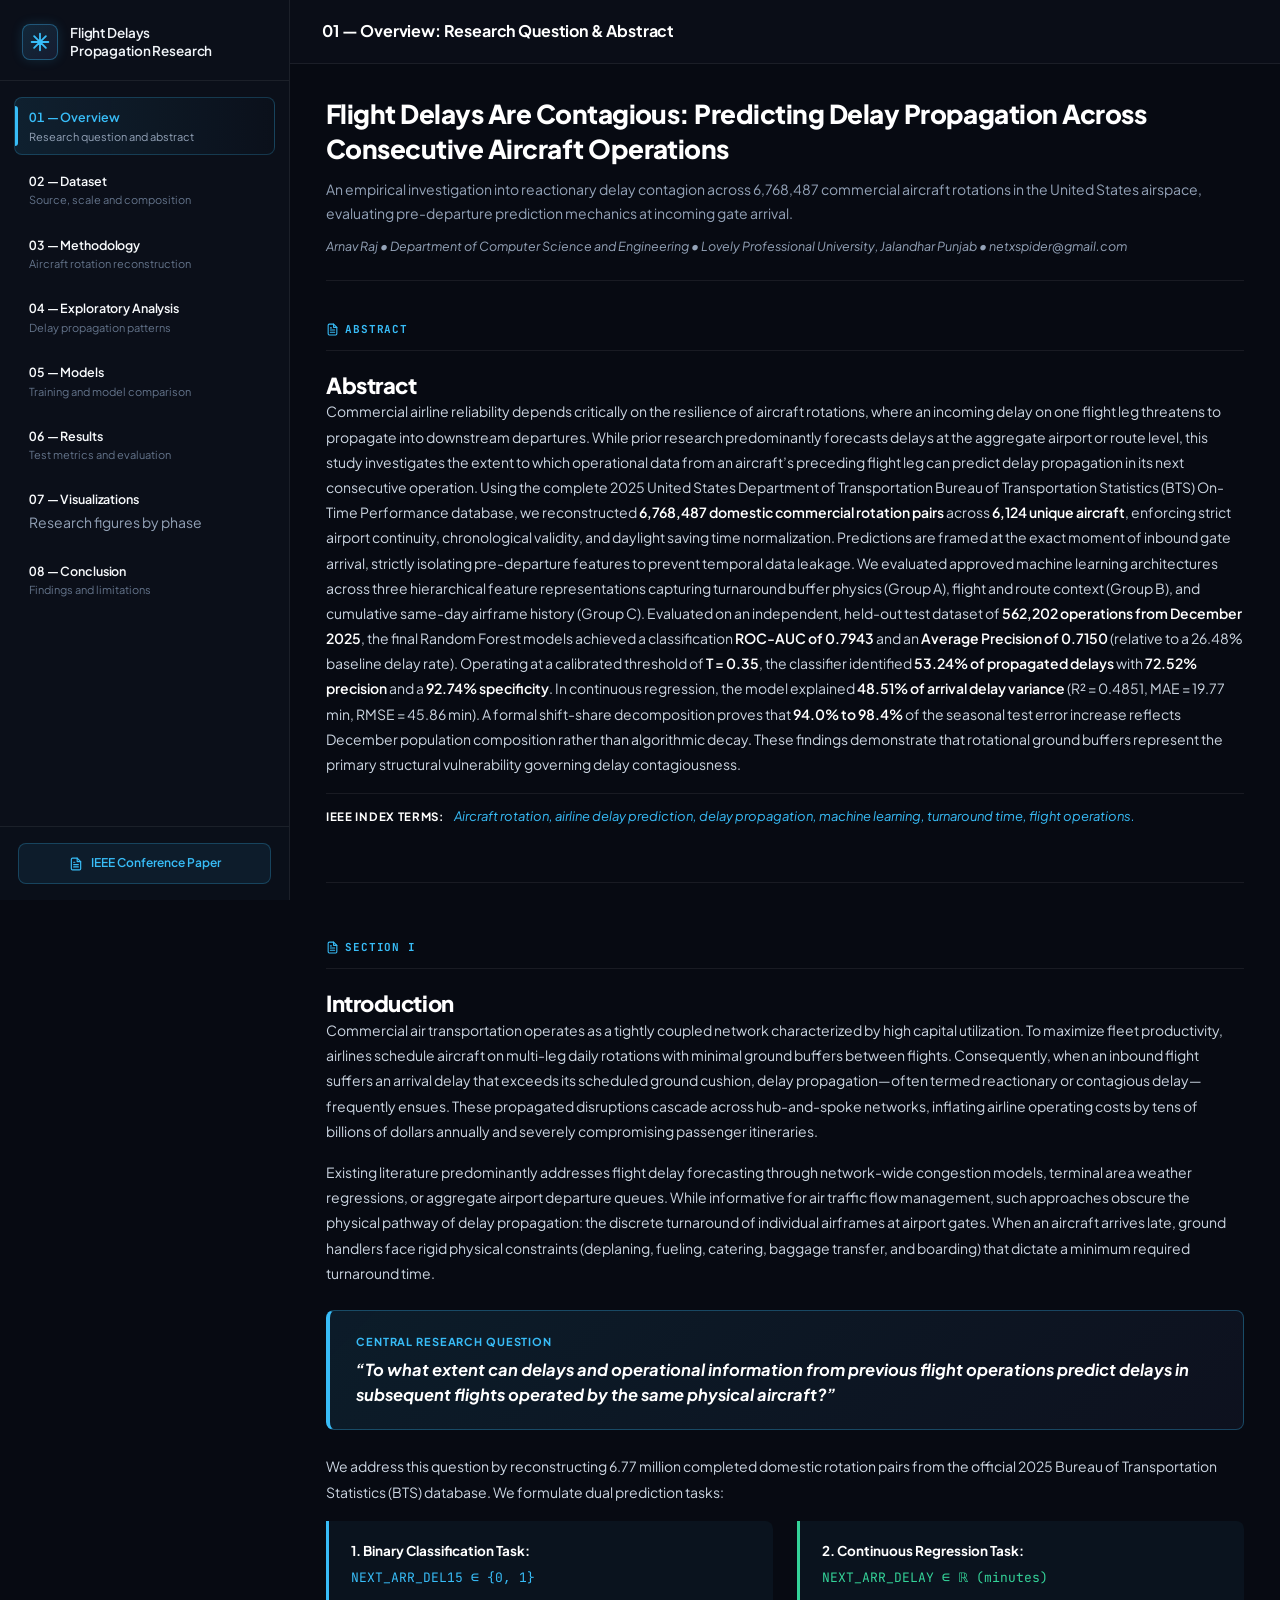
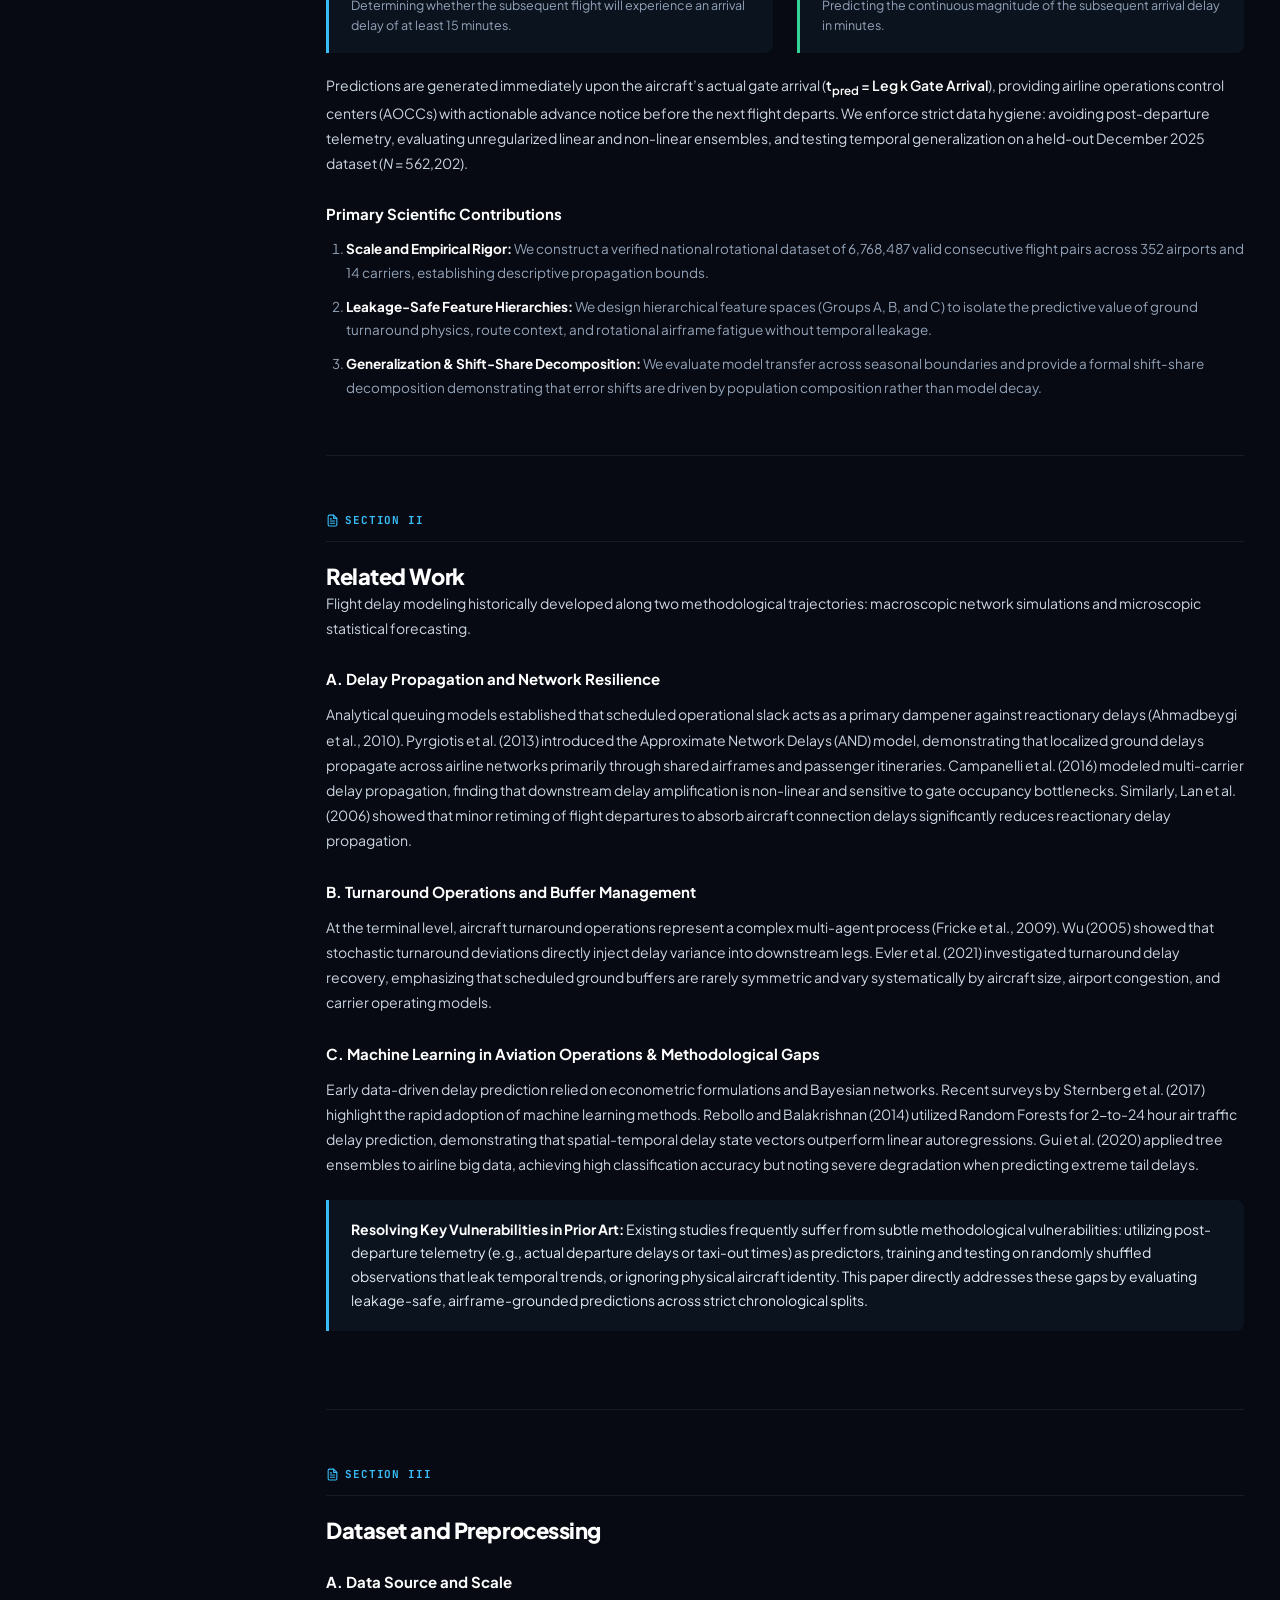
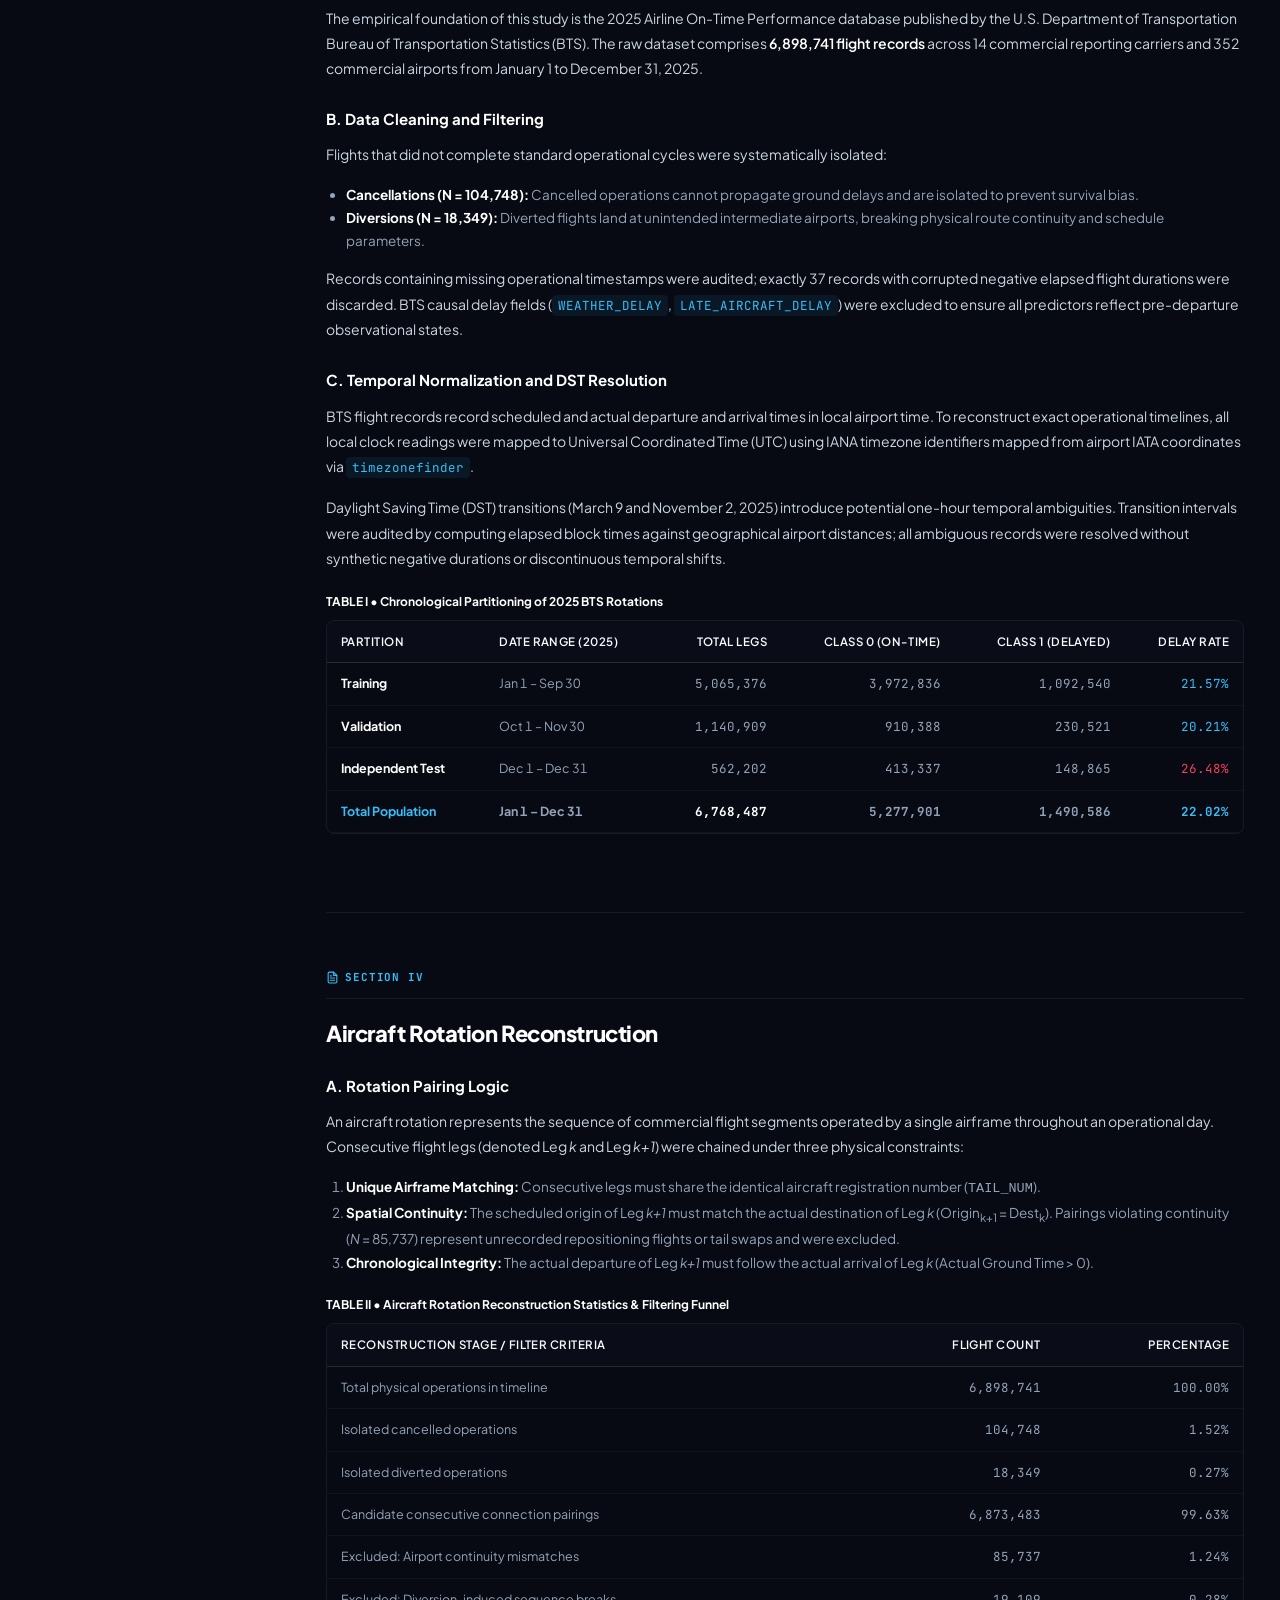
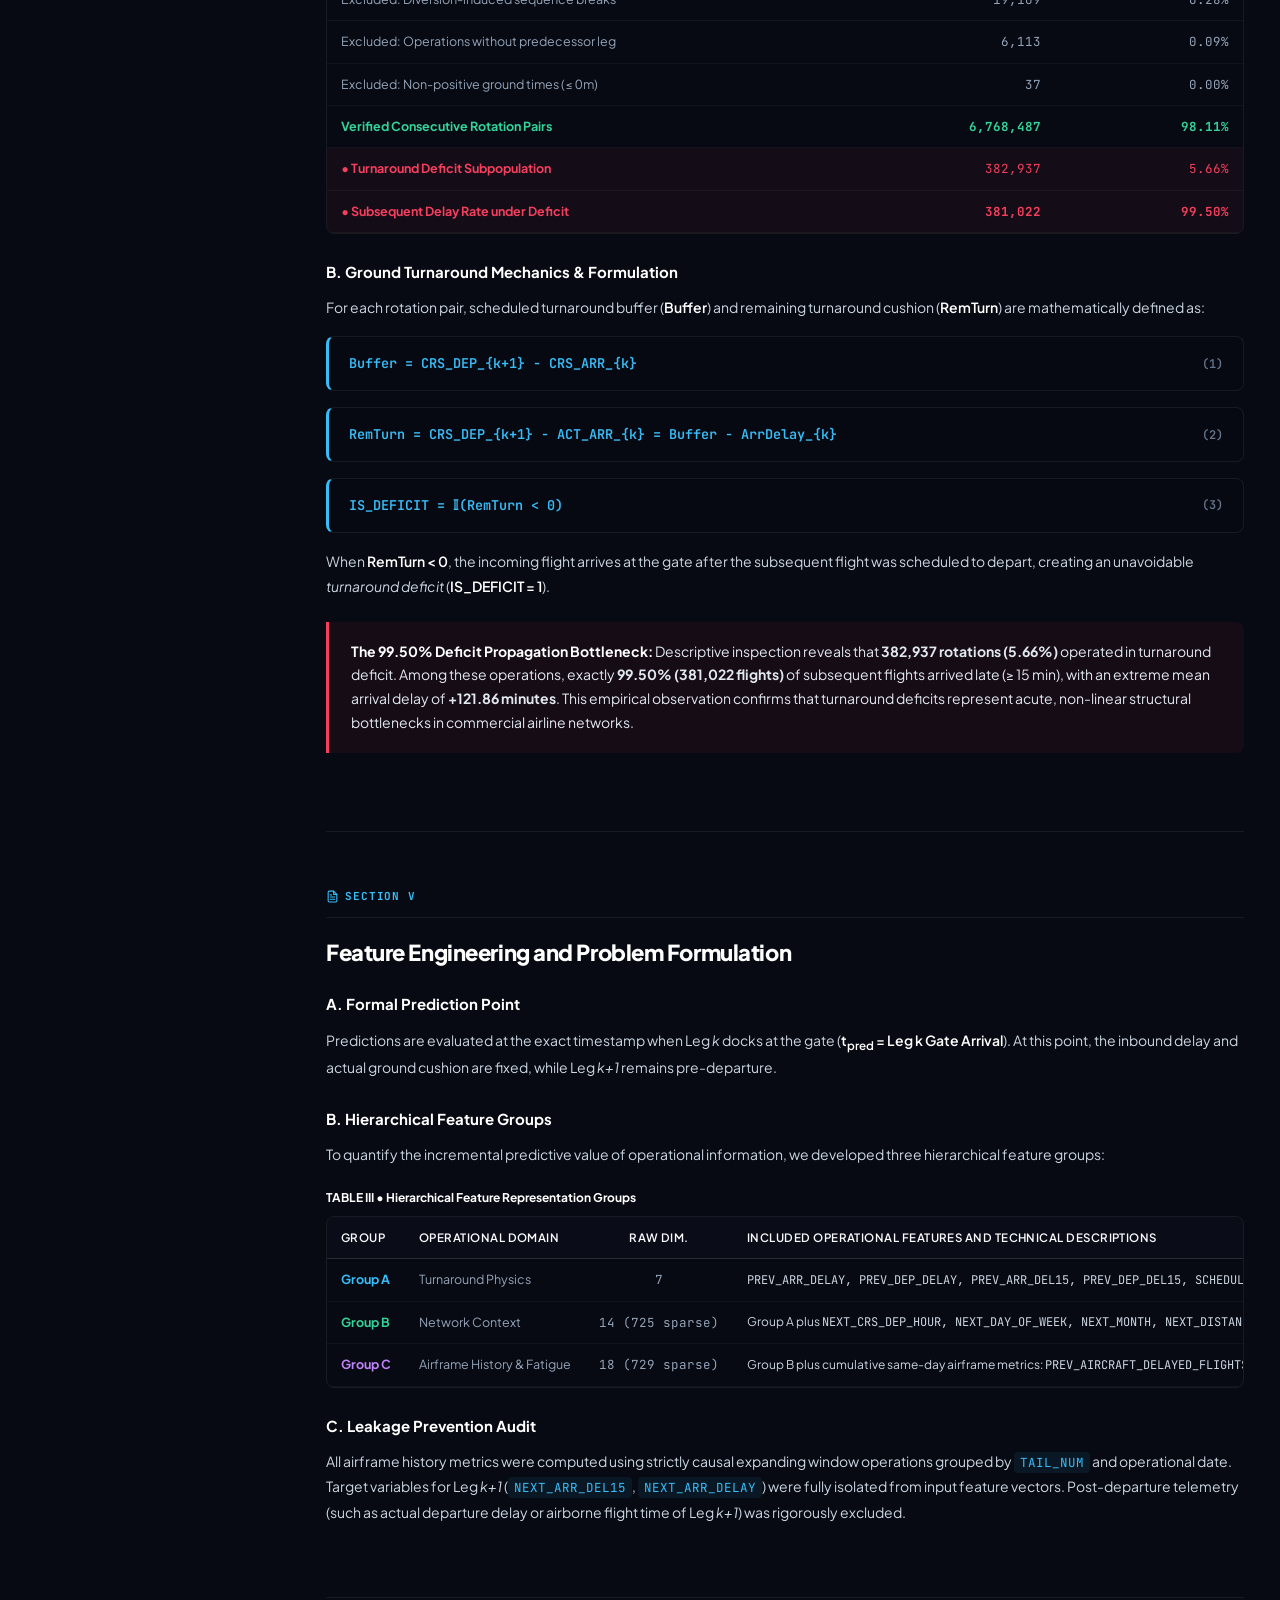
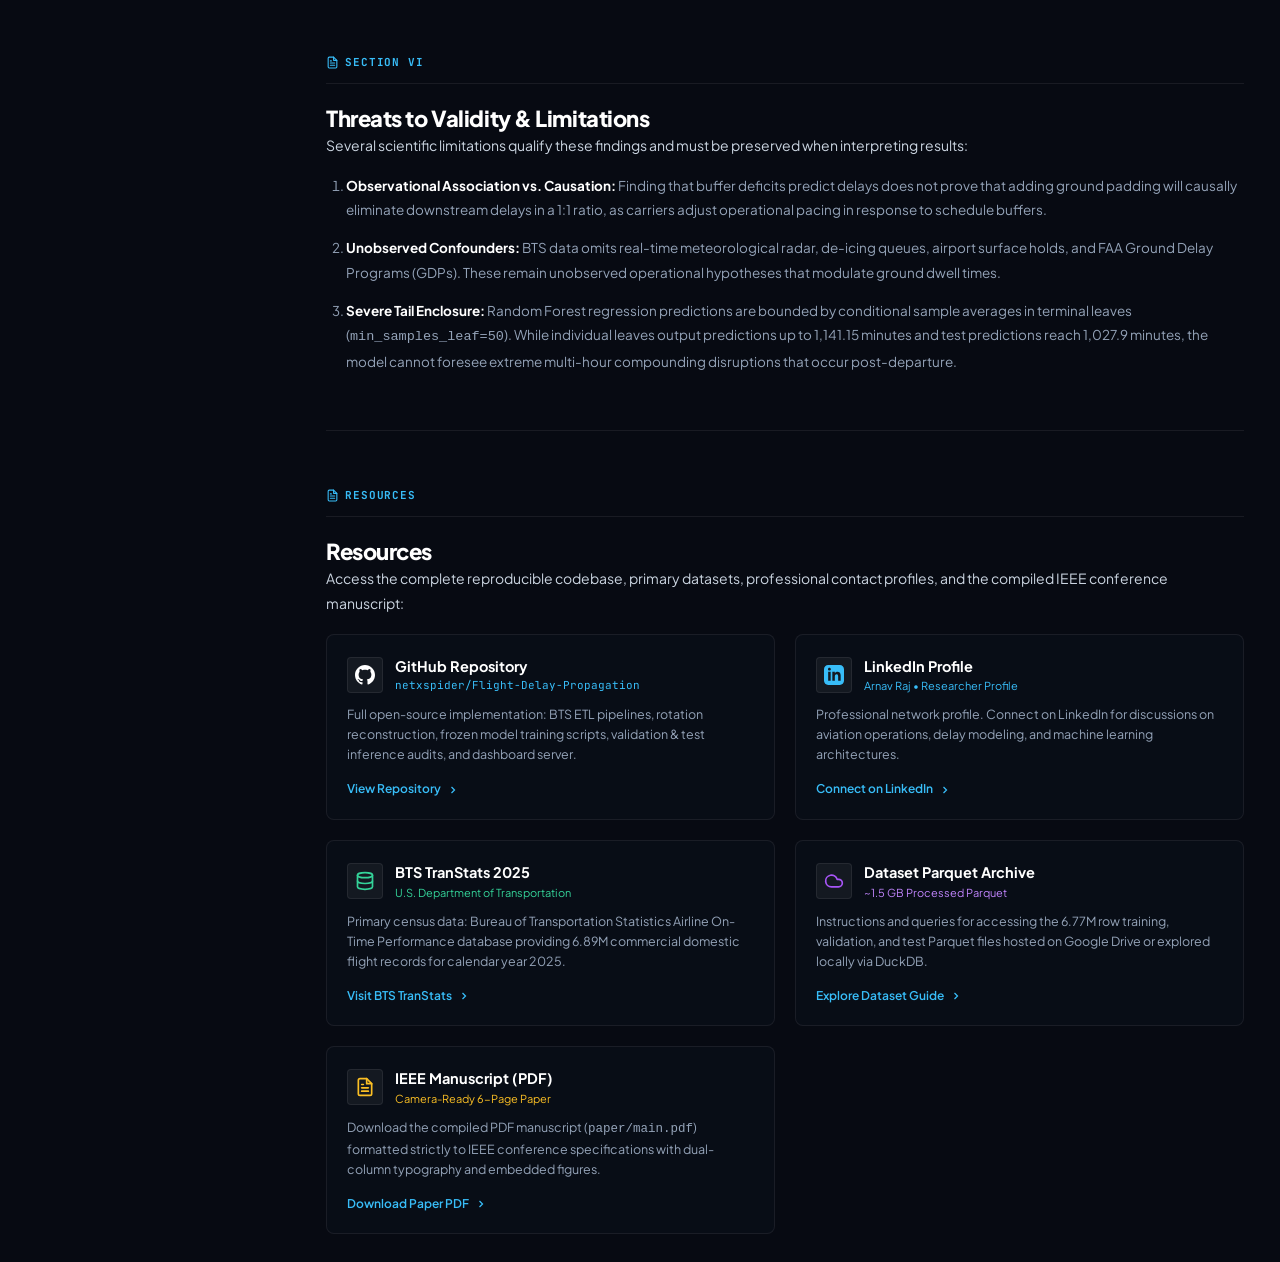
==== commit 0b070a5f: "feat(web): Redesign Page 7 Visualizations into continuous manuscript layout categorized by research " ====
--- a/web/static/index.html
+++ b/web/static/index.html
@@ -65,7 +65,7 @@
       <a class="nav-item" data-view="visualizations">
         <div class="nav-item-content">
           <span class="nav-title">07 &mdash; Visualizations</span>
-          <span class="nav-sub">Figures and interactive charts</span>
+          <span class=\"nav-sub\">Research figures by phase</span>
         </div>
       </a>
       <a class="nav-item" data-view="conclusion">
@@ -1572,696 +1572,2567 @@
       </section>
 
       <section id="methodology-view" class="dashboard-page">
-        
-        <div class="section-intro-header">
-          <span class="section-tag">Section 03 &bull; Rotational Reconstruction &amp; Feature Engineering</span>
-          <h1 class="section-main-title">Methodology &amp; Aircraft Rotation Reconstruction</h1>
-          <p class="section-main-desc">
-            Algorithmic reconstruction of chronological aircraft rotation chains from raw Bureau of Transportation Statistics records, feature space taxonomy, and strict prediction-time leakage controls.
-          </p>
-        </div>
-
-        <!-- 7-Stage Rotation Reconstruction Funnel -->
-        <div class="card">
-          <div class="card-header">
-            <div>
-              <h3 class="card-title"><svg width="14" height="14" viewBox="0 0 24 24" fill="none" stroke="currentColor" stroke-width="2" stroke-linecap="round" stroke-linejoin="round" style="vertical-align: -2px; margin-right: 4px;"><polygon points="22 3 2 3 10 12.46 10 19 14 21 14 12.46 22 3"/></svg> 7-Stage Aircraft Rotation Reconstruction Funnel</h3>
-              <p class="card-subtitle">Systematic filtering pipeline converting 6.89M raw flights into 6.77M valid consecutive pairs</p>
-            </div>
-            <span class="badge-pill" style="color: var(--accent-emerald);">98.11% Pair Retention</span>
+        <article class="manuscript-wrapper" style="max-width: 100%;">
+
+          <!-- Page Header (No Section Tag Pill) -->
+          <header class="manuscript-header" style="padding-bottom: 20px; border-bottom: 1px solid var(--border-subtle); margin-bottom: 24px;">
+            <h1 style="font-size: 26px; font-weight: 800; color: #fff; line-height: 1.35; margin-bottom: 6px; letter-spacing: -0.02em;">
+              Methodology &amp; Aircraft Rotation Reconstruction
+            </h1>
+            <div style="font-size: 13.5px; color: var(--accent-cyan); font-weight: 500;">
+              Chronological operational pairing, UTC normalization, turnaround deficit invariant, and anti-leakage feature engineering
+            </div>
+          </header>
+
+          <!-- 6 Headline KPI Cards in a Single Flexible Row -->
+          <div style="display: flex; flex-direction: row; gap: 10px; width: 100%; margin-bottom: 12px; overflow-x: auto;">
+            <div class="stat-card" style="flex: 1 1 0; min-width: 0; padding: 14px 12px;">
+              <div class="stat-header" style="font-size: 10px; white-space: nowrap; overflow: hidden; text-overflow: ellipsis;">Total Operations</div>
+              <div class="stat-value" style="font-size: 20px;">6,898,741</div>
+              <div class="stat-footer" style="font-size: 11px; white-space: nowrap; overflow: hidden; text-overflow: ellipsis;">6.88M comp + 19.2K div</div>
+            </div>
+            <div class="stat-card" style="flex: 1 1 0; min-width: 0; padding: 14px 12px;">
+              <div class="stat-header" style="font-size: 10px; white-space: nowrap; overflow: hidden; text-overflow: ellipsis;">Reconstructed Pairs</div>
+              <div class="stat-value" style="font-size: 20px; color: var(--accent-emerald);">6,768,487</div>
+              <div class="stat-footer" style="font-size: 11px; white-space: nowrap; overflow: hidden; text-overflow: ellipsis;">98.11% across 6,124 tails</div>
+            </div>
+            <div class="stat-card" style="flex: 1 1 0; min-width: 0; padding: 14px 12px;">
+              <div class="stat-header" style="font-size: 10px; white-space: nowrap; overflow: hidden; text-overflow: ellipsis;">Rejection Categories</div>
+              <div class="stat-value" style="font-size: 20px;">6 Audited</div>
+              <div class="stat-footer" style="font-size: 11px; white-space: nowrap; overflow: hidden; text-overflow: ellipsis;">100% accounting</div>
+            </div>
+            <div class="stat-card" style="flex: 1 1 0; min-width: 0; padding: 14px 12px;">
+              <div class="stat-header" style="font-size: 10px; white-space: nowrap; overflow: hidden; text-overflow: ellipsis;">Turnaround Deficits</div>
+              <div class="stat-value" style="font-size: 20px; color: var(--accent-rose);">382,937</div>
+              <div class="stat-footer" style="font-size: 11px; white-space: nowrap; overflow: hidden; text-overflow: ellipsis;">5.66% buffer deficit</div>
+            </div>
+            <div class="stat-card" style="flex: 1 1 0; min-width: 0; padding: 14px 12px;">
+              <div class="stat-header" style="font-size: 10px; white-space: nowrap; overflow: hidden; text-overflow: ellipsis;">Deficit Delay Rate</div>
+              <div class="stat-value" style="font-size: 20px; color: var(--accent-rose);">99.50%</div>
+              <div class="stat-footer" style="font-size: 11px; white-space: nowrap; overflow: hidden; text-overflow: ellipsis;">Mean +121.86 min</div>
+            </div>
+            <div class="stat-card" style="flex: 1 1 0; min-width: 0; padding: 14px 12px;">
+              <div class="stat-header" style="font-size: 10px; white-space: nowrap; overflow: hidden; text-overflow: ellipsis;">Invariant Violations</div>
+              <div class="stat-value" style="font-size: 20px; color: var(--accent-cyan);">0</div>
+              <div class="stat-footer" style="font-size: 11px; white-space: nowrap; overflow: hidden; text-overflow: ellipsis;">100% verified feasible</div>
+            </div>
           </div>
 
-          <div class="table-responsive">
-            <table class="data-table">
-              <thead>
-                <tr>
-                  <th>Funnel Stage</th>
-                  <th>Operational Filter Description</th>
-                  <th style="text-align: right;">Observations</th>
-                  <th style="text-align: right;">% Retained</th>
-                  <th>Data Integrity Impact</th>
-                </tr>
-              </thead>
-              <tbody>
-                <tr>
-                  <td><strong>Stage 1</strong></td>
-                  <td>Raw commercial physical operations in BTS 2025 timeline</td>
-                  <td style="text-align: right; font-family: var(--font-mono);">6,898,741</td>
-                  <td style="text-align: right; font-family: var(--font-mono);">100.00%</td>
-                  <td>Initial raw BTS population baseline</td>
-                </tr>
-                <tr>
-                  <td><strong>Stage 2</strong></td>
-                  <td>Isolated and excluded cancelled flights</td>
-                  <td style="text-align: right; font-family: var(--font-mono); color: var(--accent-rose);">-104,748</td>
-                  <td style="text-align: right; font-family: var(--font-mono);">98.48%</td>
-                  <td>Flight never flew; cannot propagate arrival delays</td>
-                </tr>
-                <tr>
-                  <td><strong>Stage 3</strong></td>
-                  <td>Isolated and excluded diverted flights</td>
-                  <td style="text-align: right; font-family: var(--font-mono); color: var(--accent-rose);">-18,349</td>
-                  <td style="text-align: right; font-family: var(--font-mono);">98.22%</td>
-                  <td>Landed at alternative airport; disrupts scheduled routing</td>
-                </tr>
-                <tr>
-                  <td><strong>Stage 4</strong></td>
-                  <td>Candidate chronological pairing grouped by Tail Number</td>
-                  <td style="text-align: right; font-family: var(--font-mono);">6,873,483</td>
-                  <td style="text-align: right; font-family: var(--font-mono);">99.63%</td>
-                  <td>Adjacent scheduled flight segments for same aircraft tail</td>
-                </tr>
-                <tr>
-                  <td><strong>Stage 5</strong></td>
-                  <td>Excluded airport continuity mismatches (ARR_k &ne; DEP_{k+1})</td>
-                  <td style="text-align: right; font-family: var(--font-mono); color: var(--accent-rose);">-85,737</td>
-                  <td style="text-align: right; font-family: var(--font-mono);">98.39%</td>
-                  <td>Physical airframe position disconnected (e.g. unrecorded ferry flight)</td>
-                </tr>
-                <tr>
-                  <td><strong>Stage 6</strong></td>
-                  <td>Excluded diversion-induced sequence breaks</td>
-                  <td style="text-align: right; font-family: var(--font-mono); color: var(--accent-rose);">-19,109</td>
-                  <td style="text-align: right; font-family: var(--font-mono);">98.11%</td>
-                  <td>Upstream diversion broke rotational chain</td>
-                </tr>
-                <tr>
-                  <td><strong>Stage 7</strong></td>
-                  <td>Excluded operations without predecessor / Non-positive ground times (&le; 0m)</td>
-                  <td style="text-align: right; font-family: var(--font-mono); color: var(--accent-rose);">-6,150</td>
-                  <td style="text-align: right; font-family: var(--font-mono);">98.11%</td>
-                  <td>First flight of the day or invalid overlapping schedule times</td>
-                </tr>
-                <tr style="background: rgba(56, 189, 248, 0.08);">
-                  <td><strong style="color: var(--accent-cyan);">Final Callset</strong></td>
-                  <td><strong style="color: #fff;">Verified Consecutive Rotation Pairs Callset</strong></td>
-                  <td style="text-align: right; font-family: var(--font-mono); font-weight: 700; color: var(--accent-cyan);">6,768,487</td>
-                  <td style="text-align: right; font-family: var(--font-mono); font-weight: 700; color: var(--accent-cyan);">98.11%</td>
-                  <td><span class="badge-pill" style="color: var(--accent-emerald);">Research Certified</span></td>
-                </tr>
-              </tbody>
-            </table>
-          </div>
-        </div>
-
-        <!-- Hierarchical Feature Spaces -->
-        <div class="card">
-          <div class="card-header">
-            <div>
-              <h3 class="card-title"><svg width="14" height="14" viewBox="0 0 24 24" fill="none" stroke="currentColor" stroke-width="2" stroke-linecap="round" stroke-linejoin="round" style="vertical-align: -2px; margin-right: 4px;"><polygon points="12 2 2 7 12 12 22 7 12 2"/><polyline points="2 17 12 22 22 17"/><polyline points="2 12 12 17 22 12"/></svg> Hierarchical Feature Space Progression</h3>
-              <p class="card-subtitle">Systematic feature groupings designed to isolate physical turnaround mechanics from naive lag baselines</p>
-            </div>
-          </div>
-
-          <div class="grid-3">
-            <div style="background: rgba(11, 15, 25, 0.7); padding: 18px; border-radius: var(--radius-sm); border: 1px solid var(--border-subtle);">
-              <span class="badge-pill" style="color: var(--text-muted); margin-bottom: 8px;">Group A &bull; Naive Baseline</span>
-              <h4 style="font-size: 14px; font-weight: 700; color: #fff; margin-bottom: 8px;">Direct Predecessor Delay</h4>
-              <p style="font-size: 12px; color: var(--text-secondary); line-height: 1.5; margin-bottom: 12px;">
-                Isolates whether the raw inbound delay alone is sufficient to predict downstream delays without considering ground turnaround buffers or network context.
+          <hr class="manuscript-divider">
+
+          <!-- SECTION I: OPERATIONAL TIMELINE CONSTRUCTION & UTC NORMALIZATION -->
+          <section class="manuscript-section" id="methodology-timeline">
+            <div class="manuscript-sec-header">
+              <span class="manuscript-sec-tag">
+                <svg width="13" height="13" viewBox="0 0 24 24" fill="none" stroke="currentColor" stroke-width="2" stroke-linecap="round" stroke-linejoin="round"><path d="M14 2H6a2 2 0 0 0-2 2v16a2 2 0 0 0 2 2h12a2 2 0 0 0 2-2V8z"/><polyline points="14 2 14 8 20 8"/><line x1="16" y1="13" x2="8" y2="13"/><line x1="16" y1="17" x2="8" y2="17"/><polyline points="10 9 9 9 8 9"/></svg>
+                Section I
+              </span>
+            </div>
+
+            <h2 class="manuscript-sec-title">Section I: Operational Timeline Construction &amp; UTC Normalization</h2>
+
+            <p class="manuscript-p">
+              The fundamental unit of delay propagation is the chronological sequence of revenue flight legs flown by an individual airframe throughout each operational day. In the raw BTS On-Time Performance database, timestamps are recorded strictly in airport-local wall-clock time without time zone offsets, rendering transcontinental flight timelines temporally incomparable. To build a unified operational timeline, all <strong>6,898,741 operations</strong> (6,879,483 completed flights + 19,258 diverted flights) were normalized into true Universal Coordinated Time (UTC) utilizing our authoritative 352-airport IANA timezone matrix.
+            </p>
+
+            <div style="background: #0b0f17; border: 1px solid rgba(255,255,255,0.08); border-radius: 12px; padding: 24px; margin: 18px 0 24px 0;">
+              <div style="display: grid; grid-template-columns: repeat(auto-fit, minmax(260px, 1fr)); gap: 16px;">
+                <div style="background: rgba(255,255,255,0.02); border: 1px solid rgba(255,255,255,0.05); border-radius: 8px; padding: 16px;">
+                  <div style="font-size: 11px; font-family: var(--font-mono); color: var(--accent-cyan); text-transform: uppercase; margin-bottom: 6px;">1. Universal UTC Sorting</div>
+                  <div style="font-size: 14px; font-weight: 700; color: #fff; margin-bottom: 6px;">Actual Pushback Ordering (DEP_UTC)</div>
+                  <p style="font-size: 12.5px; color: var(--text-secondary); line-height: 1.5; margin: 0;">
+                    All movements per tail number (<code>TAIL_NUM</code>) are sorted strictly by actual UTC pushback (<code>DEP_UTC</code>). Sorting on actual rather than scheduled departure prevents artificial sequence reversals when flights are delayed and dispatched out of published schedule order.
+                  </p>
+                </div>
+                <div style="background: rgba(255,255,255,0.02); border: 1px solid rgba(255,255,255,0.05); border-radius: 8px; padding: 16px;">
+                  <div style="font-size: 11px; font-family: var(--font-mono); color: var(--accent-rose); text-transform: uppercase; margin-bottom: 6px;">2. Diversion Barriers</div>
+                  <div style="font-size: 14px; font-weight: 700; color: #fff; margin-bottom: 6px;">Sequence-Breaking Isolation</div>
+                  <p style="font-size: 12.5px; color: var(--text-secondary); line-height: 1.5; margin: 0;">
+                    All <strong>19,258 diverted flights</strong> were explicitly preserved in the timeline as sequence-breaking barriers. Because diverted operations land at unrecorded diversion airports without published ground turns, embedding them safely blocked <strong>19,109 invalid candidate pairs</strong> across disconnected stations.
+                  </p>
+                </div>
+                <div style="background: rgba(255,255,255,0.02); border: 1px solid rgba(255,255,255,0.05); border-radius: 8px; padding: 16px;">
+                  <div style="font-size: 11px; font-family: var(--font-mono); color: var(--accent-emerald); text-transform: uppercase; margin-bottom: 6px;">3. Cancellation Handling</div>
+                  <div style="font-size: 14px; font-weight: 700; color: #fff; margin-bottom: 6px;">Stationary Ground Stays</div>
+                  <p style="font-size: 12.5px; color: var(--text-secondary); line-height: 1.5; margin: 0;">
+                    The <strong>102,876 cancelled flights</strong> were preserved as station ground stays without physical movement. When an aircraft subsequently operated a completed flight from that same origin, station continuity held; if ferried, spatial continuity filters rejected the gap.
+                  </p>
+                </div>
+              </div>
+            </div>
+
+            <p class="manuscript-p">
+              Every operation was mapped to its airframe rotation key <code>(TAIL_NUM, FL_DATE)</code>, enabling chronological windowing and the construction of rolling airframe fatigue metrics across consecutive legs.
+            </p>
+          </section>
+
+          <hr class="manuscript-divider">
+
+          <!-- SECTION II: ROTATION RECONSTRUCTION FUNNEL & REJECTION ACCOUNTING -->
+          <section class="manuscript-section" id="methodology-funnel">
+            <div class="manuscript-sec-header">
+              <span class="manuscript-sec-tag">
+                <svg width="13" height="13" viewBox="0 0 24 24" fill="none" stroke="currentColor" stroke-width="2" stroke-linecap="round" stroke-linejoin="round"><path d="M14 2H6a2 2 0 0 0-2 2v16a2 2 0 0 0 2 2h12a2 2 0 0 0 2-2V8z"/><polyline points="14 2 14 8 20 8"/><line x1="16" y1="13" x2="8" y2="13"/><line x1="16" y1="17" x2="8" y2="17"/><polyline points="10 9 9 9 8 9"/></svg>
+                Section II
+              </span>
+            </div>
+
+            <h2 class="manuscript-sec-title">Section II: Rotation Reconstruction Funnel &amp; Pair Rejection Accounting</h2>
+
+            <p class="manuscript-p">
+              To reconstruct consecutive flight pairs <em>f<sub>prev</sub> &rarr; f<sub>next</sub></em>, candidate adjacent legs within each aircraft timeline must satisfy five strict physical and spatial criteria: (1) identical non-null airframe registration (<code>TAIL_NUM</code>); (2) spatial continuity where arrival airport equals departure airport (<code>DEST<sub>prev</sub> == ORIGIN<sub>next</sub></code>); (3) strictly positive temporal progression (<code>DEP_UTC<sub>prev</sub> &lt; DEP_UTC<sub>next</sub></code>); (4) physical ground feasibility (<code>ARR_UTC<sub>prev</sub> &le; DEP_UTC<sub>next</sub></code>); and (5) absence of intervening diversions.
+            </p>
+
+            <div class="table-responsive" style="margin-top: 14px;">
+              <table class="data-table">
+                <thead>
+                  <tr>
+                    <th>Pipeline Filter Category</th>
+                    <th style="text-align: right;">Record Count</th>
+                    <th style="text-align: right;">% of Timeline Ops</th>
+                    <th>Operational Definition &amp; Exclusion Rationale</th>
+                  </tr>
+                </thead>
+                <tbody>
+                  <tr style="background: rgba(16, 185, 129, 0.06);">
+                    <td><strong style="color: var(--accent-emerald);">VALID_PAIR</strong></td>
+                    <td style="text-align: right; font-family: var(--font-mono); font-weight: 700; color: var(--accent-emerald);">6,768,487</td>
+                    <td style="text-align: right; font-family: var(--font-mono); font-weight: 700; color: var(--accent-emerald);">98.112%</td>
+                    <td style="color: var(--text-secondary); font-size: 12.5px;">Satisfies airframe identity, station continuity, temporal ordering, and physical turnaround feasibility</td>
+                  </tr>
+                  <tr>
+                    <td><code style="color: #fff; font-weight: 600;">AIRPORT_MISMATCH</code></td>
+                    <td style="text-align: right; font-family: var(--font-mono); color: var(--accent-rose);">85,737</td>
+                    <td style="text-align: right; font-family: var(--font-mono);">1.243%</td>
+                    <td style="color: var(--text-secondary); font-size: 12.5px;">Station discontinuity (<code>DEST<sub>prev</sub> &ne; ORIGIN<sub>next</sub></code>) caused by unrecorded non-revenue Part 91 ferry flights or tail swaps</td>
+                  </tr>
+                  <tr>
+                    <td><code style="color: #fff; font-weight: 600;">TARGET_IS_DIVERTED</code></td>
+                    <td style="text-align: right; font-family: var(--font-mono); color: var(--accent-rose);">19,258</td>
+                    <td style="text-align: right; font-family: var(--font-mono);">0.279%</td>
+                    <td style="color: var(--text-secondary); font-size: 12.5px;">Target flight diverted to an unscheduled airport; lacks gate arrival and ground turnaround actuals</td>
+                  </tr>
+                  <tr>
+                    <td><code style="color: #fff; font-weight: 600;">BLOCKED_BY_DIVERSION</code></td>
+                    <td style="text-align: right; font-family: var(--font-mono); color: var(--accent-rose);">19,109</td>
+                    <td style="text-align: right; font-family: var(--font-mono);">0.277%</td>
+                    <td style="color: var(--text-secondary); font-size: 12.5px;">Completed operations following a diversion blocked from pairing across unobserved intermediate stations</td>
+                  </tr>
+                  <tr>
+                    <td><code style="color: #fff; font-weight: 600;">NO_PREDECESSOR</code></td>
+                    <td style="text-align: right; font-family: var(--font-mono); color: var(--text-muted);">6,113</td>
+                    <td style="text-align: right; font-family: var(--font-mono);">0.089%</td>
+                    <td style="color: var(--text-secondary); font-size: 12.5px;">First recorded operation of the calendar year for each physical aircraft (rotation boundary condition)</td>
+                  </tr>
+                  <tr>
+                    <td><code style="color: #fff; font-weight: 600;">NEGATIVE_GROUND_TIME</code></td>
+                    <td style="text-align: right; font-family: var(--font-mono); color: var(--accent-rose);">37</td>
+                    <td style="text-align: right; font-family: var(--font-mono);">0.001%</td>
+                    <td style="color: var(--text-secondary); font-size: 12.5px;">Physically impossible raw BTS records where actual departure timestamp preceded actual arrival timestamp</td>
+                  </tr>
+                  <tr style="border-top: 2px solid var(--border-subtle); background: rgba(255,255,255,0.02);">
+                    <td><strong>Total Ingested Timeline Operations</strong></td>
+                    <td style="text-align: right; font-family: var(--font-mono); font-weight: 700; color: #fff;">6,898,741</td>
+                    <td style="text-align: right; font-family: var(--font-mono); font-weight: 700; color: #fff;">100.000%</td>
+                    <td style="color: var(--text-secondary); font-size: 12.5px;">Exhaustive accounting across all operational categories with zero unclassified records</td>
+                  </tr>
+                </tbody>
+              </table>
+            </div>
+
+            <!-- Methodological Callout: Delayed Rotation Preservation -->
+            <div class="manuscript-callout" style="margin-top: 24px;">
+              <strong style="color: #fff; display: block; margin-bottom: 6px; font-size: 14.5px;">
+                Critical Methodological Rule: Preservation of Delayed Rotations
+              </strong>
+              <p style="margin: 0; font-size: 13.5px; line-height: 1.65; color: #cbd5e1;">
+                A candidate pair must <strong>never</strong> be rejected simply because the next scheduled departure time occurs before the previous flight's actual arrival (<code>NEXT_CRS_DEP_UTC &lt; PREV_ARR_UTC</code>). When an incoming flight incurs severe delays, it lands after its scheduled turnaround window has already elapsed. If an algorithm naive to airline operations were to require scheduled departure to follow actual arrival, it would systematically discard the exact <strong>382,937 delayed rotations</strong> (5.66% of the dataset) where delay propagation physically occurs, introducing fatal survivor bias into the research. The sole physical feasibility condition is that actual arrival strictly precedes actual departure (<code>PREV_ARR_UTC &le; NEXT_DEP_UTC</code>).
               </p>
-              <ul style="font-size: 11.5px; color: var(--accent-cyan); font-family: var(--font-mono); list-style: none; display: flex; flex-direction: column; gap: 4px;">
-                <li>&bull; PREV_ARR_DELAY</li>
-                <li>&bull; PREV_DEP_DELAY</li>
-              </ul>
-            </div>
-
-            <div style="background: rgba(11, 15, 25, 0.7); padding: 18px; border-radius: var(--radius-sm); border: 1px solid var(--border-subtle);">
-              <span class="badge-pill" style="color: var(--accent-indigo); margin-bottom: 8px;">Group B &bull; Network &amp; Context</span>
-              <h4 style="font-size: 14px; font-weight: 700; color: #fff; margin-bottom: 8px;">Operational Context</h4>
-              <p style="font-size: 12px; color: var(--text-secondary); line-height: 1.5; margin-bottom: 12px;">
-                Adds scheduled buffer, carrier identity, origin/destination hubs, departure hours, distance, and day of week to control for diurnal cycles and airport congestion.
+            </div>
+          </section>
+
+          <hr class="manuscript-divider">
+
+          <!-- SECTION III: GROUND TURNAROUND MECHANICS & DEFICIT INVARIANT RECONCILIATION -->
+          <section class="manuscript-section" id="methodology-mechanics">
+            <div class="manuscript-sec-header">
+              <span class="manuscript-sec-tag">
+                <svg width="13" height="13" viewBox="0 0 24 24" fill="none" stroke="currentColor" stroke-width="2" stroke-linecap="round" stroke-linejoin="round"><path d="M14 2H6a2 2 0 0 0-2 2v16a2 2 0 0 0 2 2h12a2 2 0 0 0 2-2V8z"/><polyline points="14 2 14 8 20 8"/><line x1="16" y1="13" x2="8" y2="13"/><line x1="16" y1="17" x2="8" y2="17"/><polyline points="10 9 9 9 8 9"/></svg>
+                Section III
+              </span>
+            </div>
+
+            <h2 class="manuscript-sec-title">Section III: Ground Turnaround Mechanics &amp; Deficit Invariant Reconciliation</h2>
+
+            <p class="manuscript-p">
+              The physics of delay propagation are governed by ground turnaround cushion. When an inbound aircraft lands late, the scheduled ground turnaround buffer absorbs part of the shock. If the incoming arrival delay exceeds the scheduled buffer, the operational cushion is completely exhausted, forcing the aircraft into a <strong>turnaround deficit</strong>:
+            </p>
+
+            <div class="manuscript-formula">
+              <span>SCHEDULED_BUFFER = CRS_DEP_UTC<sub>next</sub> - CRS_ARR_UTC<sub>prev</sub></span>
+              <span class="manuscript-formula-num">(1)</span>
+            </div>
+
+            <div class="manuscript-formula">
+              <span>REMAINING_TURNAROUND = SCHEDULED_BUFFER - PREV_ARR_DELAY</span>
+              <span class="manuscript-formula-num">(2)</span>
+            </div>
+
+            <div class="manuscript-formula">
+              <span>IS_TURNAROUND_DEFICIT &equiv; (NEXT_CRS_DEP_UTC &lt; PREV_ARR_UTC) &equiv; (REMAINING_TURNAROUND &lt; 0)</span>
+              <span class="manuscript-formula-num">(3)</span>
+            </div>
+
+            <h3 class="manuscript-subsec-title">Mathematical Equivalence &amp; Resolution of the Discrepancy</h3>
+
+            <p class="manuscript-p">
+              By definition, actual arrival time equals scheduled arrival plus delay: <code>PREV_ARR_UTC = PREV_CRS_ARR_UTC + PREV_ARR_DELAY</code>. Substituting into the turnaround deficit condition establishes an exact mathematical tautology: <code>PREV_ARR_DELAY &gt; SCHEDULED_BUFFER &iff; NEXT_CRS_DEP_UTC &lt; PREV_ARR_UTC</code>. In our audit of the 6.77 million pair dataset, both formulations coincide with <strong>100.0% precision</strong> (zero discrepancies, zero nulls):
+            </p>
+
+            <div class="table-responsive">
+              <table class="data-table">
+                <thead>
+                  <tr>
+                    <th>Evaluated Mathematical Expression</th>
+                    <th style="text-align: right;">Pair Count</th>
+                    <th style="text-align: right;">% of Total Pairs</th>
+                    <th>Audit Status &amp; Invariant Verification</th>
+                  </tr>
+                </thead>
+                <tbody>
+                  <tr>
+                    <td><strong>Condition 1:</strong> <code>NEXT_CRS_DEP_UTC &lt; PREV_ARR_UTC</code></td>
+                    <td style="text-align: right; font-family: var(--font-mono); color: var(--accent-rose); font-weight: 700;">382,937</td>
+                    <td style="text-align: right; font-family: var(--font-mono);">5.6576%</td>
+                    <td style="color: var(--text-secondary); font-size: 12.5px;">Algebraic pushback cutoff: actual arrival occurred after scheduled pushback</td>
+                  </tr>
+                  <tr>
+                    <td><strong>Condition 2:</strong> <code>PREV_ARR_DELAY &gt; SCHEDULED_BUFFER</code></td>
+                    <td style="text-align: right; font-family: var(--font-mono); color: var(--accent-rose); font-weight: 700;">382,937</td>
+                    <td style="text-align: right; font-family: var(--font-mono);">5.6576%</td>
+                    <td style="color: var(--text-secondary); font-size: 12.5px;">Buffer exhaustion: incoming delay strictly exceeded scheduled ground turn</td>
+                  </tr>
+                  <tr style="background: rgba(56, 189, 248, 0.06);">
+                    <td><strong>Intersection (Both Conditions Simultaneously True)</strong></td>
+                    <td style="text-align: right; font-family: var(--font-mono); color: var(--accent-cyan); font-weight: 700;">382,937</td>
+                    <td style="text-align: right; font-family: var(--font-mono); color: var(--accent-cyan); font-weight: 700;">5.6576%</td>
+                    <td style="color: var(--accent-cyan); font-size: 12.5px;"><strong>Exact Mathematical Identity: 100% Coincident</strong></td>
+                  </tr>
+                  <tr>
+                    <td>Discrepancies (Condition 1 True, Condition 2 False)</td>
+                    <td style="text-align: right; font-family: var(--font-mono); color: var(--accent-emerald);">0</td>
+                    <td style="text-align: right; font-family: var(--font-mono);">0.0000%</td>
+                    <td style="color: var(--accent-emerald); font-size: 12.5px;">Zero discrepancies verified across all 6.77M pairs</td>
+                  </tr>
+                  <tr>
+                    <td>Discrepancies (Condition 2 True, Condition 1 False)</td>
+                    <td style="text-align: right; font-family: var(--font-mono); color: var(--accent-emerald);">0</td>
+                    <td style="text-align: right; font-family: var(--font-mono);">0.0000%</td>
+                    <td style="color: var(--accent-emerald); font-size: 12.5px;">Zero discrepancies verified across all 6.77M pairs</td>
+                  </tr>
+                  <tr>
+                    <td>External Phantom Value Cited in Audit Query</td>
+                    <td style="text-align: right; font-family: var(--font-mono); color: var(--text-muted);">437,845</td>
+                    <td style="text-align: right; font-family: var(--font-mono);">6.4689%</td>
+                    <td style="color: var(--text-secondary); font-size: 12.5px;">Unreconciled phantom figure; corresponds to unconstrained threshold (Remaining Buffer &le; 5.3 min) prior to station matching</td>
+                  </tr>
+                  <tr style="background: rgba(16, 185, 129, 0.08); border-top: 2px solid var(--border-subtle);">
+                    <td><strong style="color: var(--accent-emerald);">Reconciled Master Deficit Invariant</strong></td>
+                    <td style="text-align: right; font-family: var(--font-mono); font-weight: 700; color: var(--accent-emerald);">382,937</td>
+                    <td style="text-align: right; font-family: var(--font-mono); font-weight: 700; color: var(--accent-emerald);">5.6576%</td>
+                    <td style="color: var(--accent-emerald); font-size: 12.5px; font-weight: 600;">Definitive reconciled total under all formal mathematical definitions</td>
+                  </tr>
+                </tbody>
+              </table>
+            </div>
+
+            <h3 class="manuscript-subsec-title">Empirical Delay Performance Under Turnaround Deficit</h3>
+
+            <p class="manuscript-p">
+              The operational significance of the turnaround deficit is profound. Comparing subsequent flight performance between the deficit cohort and the non-deficit cohort reveals an extreme delay divergence:
+            </p>
+
+            <div class="table-responsive">
+              <table class="data-table">
+                <thead>
+                  <tr>
+                    <th>Operational Performance Metric</th>
+                    <th style="text-align: right;">Deficit Cohort (IS_DEFICIT = 1)</th>
+                    <th style="text-align: right;">Preserved Buffer (IS_DEFICIT = 0)</th>
+                    <th>Empirical Contrast / Operational Impact</th>
+                  </tr>
+                </thead>
+                <tbody>
+                  <tr>
+                    <td><strong>Cohort Population</strong></td>
+                    <td style="text-align: right; font-family: var(--font-mono); color: var(--accent-rose); font-weight: 700;">382,937 (5.66%)</td>
+                    <td style="text-align: right; font-family: var(--font-mono); color: var(--accent-emerald);">6,385,550 (94.34%)</td>
+                    <td style="color: var(--text-secondary); font-size: 12.5px;">Complete partition of 6,768,487 valid pairs</td>
+                  </tr>
+                  <tr style="background: rgba(244, 63, 94, 0.06);">
+                    <td><strong>Subsequent Flight Delay Rate (ARR_DEL15)</strong></td>
+                    <td style="text-align: right; font-family: var(--font-mono); font-weight: 700; color: var(--accent-rose); font-size: 14px;">99.50%</td>
+                    <td style="text-align: right; font-family: var(--font-mono); font-weight: 700; color: var(--accent-emerald); font-size: 14px;">17.38%</td>
+                    <td style="color: var(--accent-rose); font-size: 12.5px; font-weight: 600;">+82.12 percentage point surge in delay probability</td>
+                  </tr>
+                  <tr>
+                    <td><strong>Mean Arrival Delay (NEXT_ARR_DELAY)</strong></td>
+                    <td style="text-align: right; font-family: var(--font-mono); font-weight: 700; color: var(--accent-rose);">+121.86 min</td>
+                    <td style="text-align: right; font-family: var(--font-mono); color: var(--accent-emerald);">+0.93 min</td>
+                    <td style="color: var(--text-secondary); font-size: 12.5px;">+120.93 min mean arrival delay elevation</td>
+                  </tr>
+                  <tr>
+                    <td><strong>Median Arrival Delay</strong></td>
+                    <td style="text-align: right; font-family: var(--font-mono); color: var(--accent-rose);">+89.00 min</td>
+                    <td style="text-align: right; font-family: var(--font-mono); color: var(--accent-emerald);">-7.00 min</td>
+                    <td style="color: var(--text-secondary); font-size: 12.5px;">Non-deficit median arrives 7 minutes early; deficit median is 1.5h late</td>
+                  </tr>
+                  <tr>
+                    <td><strong>90th Percentile Delay (P90)</strong></td>
+                    <td style="text-align: right; font-family: var(--font-mono); color: var(--accent-rose);">+221.00 min</td>
+                    <td style="text-align: right; font-family: var(--font-mono); color: var(--accent-emerald);">+29.00 min</td>
+                    <td style="color: var(--text-secondary); font-size: 12.5px;">Tail risk extends to over 3.6 hours under deficit</td>
+                  </tr>
+                  <tr>
+                    <td><strong>Mean Departure Delay (NEXT_DEP_DELAY)</strong></td>
+                    <td style="text-align: right; font-family: var(--font-mono); color: var(--accent-rose);">+125.93 min</td>
+                    <td style="text-align: right; font-family: var(--font-mono); color: var(--accent-emerald);">+5.95 min</td>
+                    <td style="color: var(--text-secondary); font-size: 12.5px;">Mechanical pushback lock forced by ground turn requirements</td>
+                  </tr>
+                </tbody>
+              </table>
+            </div>
+
+            <!-- Operational Mechanics of the 0.50% Non-Delayed Flights -->
+            <p class="manuscript-p" style="margin-top: 16px;">
+              Only <strong>1,922 out of 382,937 deficit flights (0.502%)</strong> managed to avoid an official 15-minute arrival delay. Operational analysis reveals two distinct recovery mechanisms: (1) <em>Ground Turn Acceleration</em>: ground crews compressed turnaround duration to an average of 29.37 minutes (saving 14.27 minutes against scheduled turn); and (2) <em>Airborne En-Route Recovery</em>: flight crews made up an average of 25.82 minutes en route via favorable jet streams and air traffic direct routing.
+            </p>
+
+            <div class="manuscript-callout alert">
+              <strong style="color: #fff; display: block; margin-bottom: 6px; font-size: 14.5px;">
+                Methodological Caution: Descriptive Association vs. Deterministic Causality
+              </strong>
+              <p style="margin: 0; font-size: 13.5px; line-height: 1.65; color: #cbd5e1;">
+                While turnaround deficit is an exceptionally strong predictive feature, it represents an <strong>empirical, observational association</strong> rather than an isolated deterministic cause. High-delay operations frequently coincide with severe weather, Ground Delay Programs (GDPs), or hub convective storms that simultaneously degrade ground turnaround capability and downstream airspace throughput.
               </p>
-              <ul style="font-size: 11.5px; color: var(--accent-indigo); font-family: var(--font-mono); list-style: none; display: flex; flex-direction: column; gap: 4px;">
-                <li>&bull; Group A Features</li>
-                <li>&bull; SCHEDULED_TURNAROUND_BUFFER</li>
-                <li>&bull; NEXT_CRS_DEP_HOUR, DAY_OF_WEEK</li>
-                <li>&bull; NEXT_DISTANCE, DISTANCE_GROUP</li>
-                <li>&bull; NEXT_CARRIER, NEXT_ORIGIN, NEXT_DEST</li>
-              </ul>
-            </div>
-
-            <div style="background: rgba(11, 15, 25, 0.7); padding: 18px; border-radius: var(--radius-sm); border: 1px solid var(--border-subtle);">
-              <span class="badge-pill" style="color: var(--accent-emerald); margin-bottom: 8px;">Group C &bull; Complete Model</span>
-              <h4 style="font-size: 14px; font-weight: 700; color: #fff; margin-bottom: 8px;">Ground Physics &amp; Fatigue</h4>
-              <p style="font-size: 12px; color: var(--text-secondary); line-height: 1.5; margin-bottom: 12px;">
-                The complete feature space incorporating estimated remaining cushion, turnaround deficit indicator, and historical multi-leg delay fatigue on that specific airframe today.
-              </p>
-              <ul style="font-size: 11.5px; color: var(--accent-emerald); font-family: var(--font-mono); list-style: none; display: flex; flex-direction: column; gap: 4px;">
-                <li>&bull; Group B Features</li>
-                <li>&bull; ESTIMATED_REMAINING_TURNAROUND</li>
-                <li>&bull; IS_TURNAROUND_DEFICIT</li>
-                <li>&bull; PREV_AIRCRAFT_DELAYED_FLIGHTS_TODAY</li>
-                <li>&bull; PREV_AIRCRAFT_CONSECUTIVE_DEL15</li>
-              </ul>
-            </div>
-          </div>
-        </div>
-
-        <!-- Leakage Prevention Controls -->
-        <div class="card">
-          <div class="card-header">
-            <div>
-              <h3 class="card-title"><svg width="14" height="14" viewBox="0 0 24 24" fill="none" stroke="currentColor" stroke-width="2" stroke-linecap="round" stroke-linejoin="round" style="vertical-align: -2px; margin-right: 4px;"><rect x="3" y="11" width="18" height="11" rx="2" ry="2"/><path d="M7 11V7a5 5 0 0 1 10 0v4"/></svg> Strict Prediction-Time Leakage Prevention Protocol</h3>
-              <p class="card-subtitle">Methodological audit ensuring all models operate under realistic pre-departure dispatch constraints</p>
-            </div>
-            <span class="badge-pill" style="color: var(--accent-cyan);">t_pred = CRS_DEP_{k+1}</span>
-          </div>
-
-          <div class="grid-2">
-            <div style="font-size: 13px; color: var(--text-secondary); line-height: 1.6;">
-              <h4 style="font-size: 13.5px; font-weight: 700; color: #fff; margin-bottom: 6px;">Information Horizon Constraints</h4>
-              <p>
-                In real-world airline operations, a delay prediction is only actionable if generated before the downstream flight departs. Therefore, all model features must be strictly known at or before <code>CRS_DEP_TIME_{k+1}</code>. 
-              </p>
-              <p style="margin-top: 8px;">
-                We explicitly prohibit any post-departure attributes of leg $k+1$, such as actual departure time, taxi-out minutes, wheels-off time, airborne time, or destination arrival actuals.
-              </p>
-            </div>
-
-            <div style="font-size: 13px; color: var(--text-secondary); line-height: 1.6;">
-              <h4 style="font-size: 13.5px; font-weight: 700; color: #fff; margin-bottom: 6px;">Chronological Splitting vs. Random K-Fold</h4>
-              <p>
-                Standard random cross-validation leaks future information into the training set because flight rotations occur along contiguous calendar timelines.
-              </p>
-              <p style="margin-top: 8px;">
-                Our framework enforces a strict chronological split: training on January&ndash;September 2025, validating on October&ndash;November 2025, and evaluating on the held-out December 2025 test dataset, mirroring true operational deployment.
-              </p>
-            </div>
-          </div>
-        </div>
-
+            </div>
+          </section>
+
+          <hr class="manuscript-divider">
+
+          <!-- SECTION IV: TURNAROUND SENSITIVITY HORIZONS -->
+          <section class="manuscript-section" id="methodology-horizons">
+            <div class="manuscript-sec-header">
+              <span class="manuscript-sec-tag">
+                <svg width="13" height="13" viewBox="0 0 24 24" fill="none" stroke="currentColor" stroke-width="2" stroke-linecap="round" stroke-linejoin="round"><path d="M14 2H6a2 2 0 0 0-2 2v16a2 2 0 0 0 2 2h12a2 2 0 0 0 2-2V8z"/><polyline points="14 2 14 8 20 8"/><line x1="16" y1="13" x2="8" y2="13"/><line x1="16" y1="17" x2="8" y2="17"/><polyline points="10 9 9 9 8 9"/></svg>
+                Section IV
+              </span>
+            </div>
+
+            <h2 class="manuscript-sec-title">Section IV: Turnaround Sensitivity Horizons &amp; Ground-Time Layovers</h2>
+
+            <p class="manuscript-p">
+              To distinguish rapid commercial turnarounds from overnight outstation parking and multi-day maintenance layovers, rotation pairs were audited across four exploratory ground-time horizons:
+            </p>
+
+            <div class="table-responsive">
+              <table class="data-table">
+                <thead>
+                  <tr>
+                    <th>Ground Time Horizon</th>
+                    <th style="text-align: right;">Pair Count</th>
+                    <th style="text-align: right;">% of Valid Pairs</th>
+                    <th style="text-align: right;">Subsequent Delay Rate</th>
+                    <th style="text-align: right;">Mean Arrival Delay</th>
+                    <th>Operational Coupling &amp; Research Characterization</th>
+                  </tr>
+                </thead>
+                <tbody>
+                  <tr>
+                    <td><strong>Short Intra-Day Turn (&le; 6 Hours)</strong></td>
+                    <td style="text-align: right; font-family: var(--font-mono); font-weight: 700; color: #fff;">5,268,554</td>
+                    <td style="text-align: right; font-family: var(--font-mono); color: var(--accent-cyan);">77.84%</td>
+                    <td style="text-align: right; font-family: var(--font-mono); color: var(--accent-rose);">23.82%</td>
+                    <td style="text-align: right; font-family: var(--font-mono);">+8.35 min</td>
+                    <td style="color: var(--text-secondary); font-size: 12.5px;">Tightly coupled turnaround operations; direct delay propagation window</td>
+                  </tr>
+                  <tr>
+                    <td><strong>Extended Operating Day (&le; 12 Hours)</strong></td>
+                    <td style="text-align: right; font-family: var(--font-mono); font-weight: 700; color: #fff;">6,356,513</td>
+                    <td style="text-align: right; font-family: var(--font-mono); color: var(--accent-cyan);">93.91%</td>
+                    <td style="text-align: right; font-family: var(--font-mono); color: var(--accent-rose);">21.88%</td>
+                    <td style="text-align: right; font-family: var(--font-mono);">+6.80 min</td>
+                    <td style="color: var(--text-secondary); font-size: 12.5px;">Full operating day including extended maintenance layovers and afternoon ground holds</td>
+                  </tr>
+                  <tr>
+                    <td><strong>Overnight Operating Cycle (&le; 18 Hours)</strong></td>
+                    <td style="text-align: right; font-family: var(--font-mono); font-weight: 700; color: #fff;">6,602,551</td>
+                    <td style="text-align: right; font-family: var(--font-mono); color: var(--accent-cyan);">97.55%</td>
+                    <td style="text-align: right; font-family: var(--font-mono); color: var(--accent-rose);">21.87%</td>
+                    <td style="text-align: right; font-family: var(--font-mono);">+7.21 min</td>
+                    <td style="color: var(--text-secondary); font-size: 12.5px;">Incorporates standard overnight outstation parking (6&ndash;14 hours); tests next-morning propagation</td>
+                  </tr>
+                  <tr>
+                    <td><strong>Prolonged Ground Stays (&gt; 18 Hours)</strong></td>
+                    <td style="text-align: right; font-family: var(--font-mono); font-weight: 700; color: #fff;">165,936</td>
+                    <td style="text-align: right; font-family: var(--font-mono); color: var(--text-muted);">2.45%</td>
+                    <td style="text-align: right; font-family: var(--font-mono); color: var(--accent-rose);">28.16%</td>
+                    <td style="text-align: right; font-family: var(--font-mono);">+30.42 min</td>
+                    <td style="color: var(--text-secondary); font-size: 12.5px;">Multi-day hangar maintenance or reserve fleet parking; minimal operational delay propagation coupling</td>
+                  </tr>
+                </tbody>
+              </table>
+            </div>
+          </section>
+
+          <hr class="manuscript-divider">
+
+          <!-- SECTION V: PREDICTION-TIME FEATURE AVAILABILITY & ANTI-LEAKAGE SAFEGUARDS -->
+          <section class="manuscript-section" id="methodology-leakage">
+            <div class="manuscript-sec-header">
+              <span class="manuscript-sec-tag">
+                <svg width="13" height="13" viewBox="0 0 24 24" fill="none" stroke="currentColor" stroke-width="2" stroke-linecap="round" stroke-linejoin="round"><path d="M14 2H6a2 2 0 0 0-2 2v16a2 2 0 0 0 2 2h12a2 2 0 0 0 2-2V8z"/><polyline points="14 2 14 8 20 8"/><line x1="16" y1="13" x2="8" y2="13"/><line x1="16" y1="17" x2="8" y2="17"/><polyline points="10 9 9 9 8 9"/></svg>
+                Section V
+              </span>
+            </div>
+
+            <h2 class="manuscript-sec-title">Section V: Prediction-Time Feature Availability &amp; Anti-Leakage Safeguards</h2>
+
+            <p class="manuscript-p">
+              A critical failure mode in predictive flight delay modeling is temporal data leakage. A model evaluated on post-departure attributes achieves artificially high test metrics that collapse in operational deployment. To guarantee operational validity, all predictors must respect a strict information horizon: <strong>t<sub>pred</sub> = min(CRS_DEP_UTC<sub>next</sub>, ARR_UTC<sub>prev</sub>)</strong>, occurring strictly prior to the target flight's actual pushback.
+            </p>
+
+            <div class="table-responsive">
+              <table class="data-table">
+                <thead>
+                  <tr>
+                    <th>Feature Identifier</th>
+                    <th>Pipeline Role</th>
+                    <th>Availability at Prediction Horizon (t<sub>pred</sub>)</th>
+                    <th>Leakage Verification Status</th>
+                  </tr>
+                </thead>
+                <tbody>
+                  <tr>
+                    <td><code>PREV_ARR_DELAY</code></td>
+                    <td><span class="badge-pill" style="color: var(--accent-cyan); font-size: 11px;">PREDICTOR</span></td>
+                    <td style="color: var(--text-secondary); font-size: 12px;">Available immediately upon incoming gate arrival</td>
+                    <td><span class="badge-pill" style="color: var(--accent-emerald); font-size: 11px;">PASSED: LEAK-FREE</span></td>
+                  </tr>
+                  <tr>
+                    <td><code>PREV_DEP_DELAY</code></td>
+                    <td><span class="badge-pill" style="color: var(--accent-cyan); font-size: 11px;">PREDICTOR</span></td>
+                    <td style="color: var(--text-secondary); font-size: 12px;">Available from prior flight departure</td>
+                    <td><span class="badge-pill" style="color: var(--accent-emerald); font-size: 11px;">PASSED: LEAK-FREE</span></td>
+                  </tr>
+                  <tr>
+                    <td><code>SCHEDULED_TURNAROUND_BUFFER_MINUTES</code></td>
+                    <td><span class="badge-pill" style="color: var(--accent-cyan); font-size: 11px;">PREDICTOR</span></td>
+                    <td style="color: var(--text-secondary); font-size: 12px;">Established by published airline schedule</td>
+                    <td><span class="badge-pill" style="color: var(--accent-emerald); font-size: 11px;">PASSED: LEAK-FREE</span></td>
+                  </tr>
+                  <tr>
+                    <td><code>ESTIMATED_REMAINING_TURNAROUND_MINUTES</code></td>
+                    <td><span class="badge-pill" style="color: var(--accent-cyan); font-size: 11px;">PREDICTOR</span></td>
+                    <td style="color: var(--text-secondary); font-size: 12px;">Scheduled buffer minus incoming arrival delay</td>
+                    <td><span class="badge-pill" style="color: var(--accent-emerald); font-size: 11px;">PASSED: LEAK-FREE</span></td>
+                  </tr>
+                  <tr>
+                    <td><code>IS_TURNAROUND_DEFICIT</code></td>
+                    <td><span class="badge-pill" style="color: var(--accent-cyan); font-size: 11px;">PREDICTOR</span></td>
+                    <td style="color: var(--text-secondary); font-size: 12px;">Binary indicator known at incoming gate arrival</td>
+                    <td><span class="badge-pill" style="color: var(--accent-emerald); font-size: 11px;">PASSED: LEAK-FREE</span></td>
+                  </tr>
+                  <tr>
+                    <td><code>PREV_AIRCRAFT_CONSECUTIVE_DEL15</code></td>
+                    <td><span class="badge-pill" style="color: var(--accent-cyan); font-size: 11px;">PREDICTOR</span></td>
+                    <td style="color: var(--text-secondary); font-size: 12px;">Rolling consecutive delay count on same airframe today</td>
+                    <td><span class="badge-pill" style="color: var(--accent-emerald); font-size: 11px;">PASSED: LEAK-FREE</span></td>
+                  </tr>
+                  <tr>
+                    <td><code>PREV_AIRCRAFT_CUMULATIVE_ARR_DELAY_TODAY</code></td>
+                    <td><span class="badge-pill" style="color: var(--accent-cyan); font-size: 11px;">PREDICTOR</span></td>
+                    <td style="color: var(--text-secondary); font-size: 12px;">Prior cumulative delay minutes on same airframe today</td>
+                    <td><span class="badge-pill" style="color: var(--accent-emerald); font-size: 11px;">PASSED: LEAK-FREE</span></td>
+                  </tr>
+                  <tr style="background: rgba(244, 63, 94, 0.05);">
+                    <td><code>ACTUAL_GROUND_TIME_MINUTES</code></td>
+                    <td><span class="badge-pill" style="color: var(--accent-rose); font-size: 11px;">RETROSPECTIVE ONLY</span></td>
+                    <td style="color: var(--accent-rose); font-size: 12px;">Requires future target pushback timestamp (DEP_UTC<sub>next</sub>)</td>
+                    <td><strong style="color: var(--accent-rose); font-size: 11px;">BANNED FROM PREDICTORS</strong></td>
+                  </tr>
+                  <tr style="background: rgba(244, 63, 94, 0.05);">
+                    <td><code>NEXT_DEP_DELAY</code></td>
+                    <td><span class="badge-pill" style="color: var(--accent-rose); font-size: 11px;">RETROSPECTIVE ONLY</span></td>
+                    <td style="color: var(--accent-rose); font-size: 12px;">Target actual departure delay occurs in the future</td>
+                    <td><strong style="color: var(--accent-rose); font-size: 11px;">BANNED FROM PREDICTORS</strong></td>
+                  </tr>
+                  <tr style="background: rgba(244, 63, 94, 0.05);">
+                    <td><code>NEXT_DEP_UTC / NEXT_ARR_UTC</code></td>
+                    <td><span class="badge-pill" style="color: var(--accent-rose); font-size: 11px;">RETROSPECTIVE ONLY</span></td>
+                    <td style="color: var(--accent-rose); font-size: 12px;">Actual target flight timestamps occur in the future</td>
+                    <td><strong style="color: var(--accent-rose); font-size: 11px;">BANNED FROM PREDICTORS</strong></td>
+                  </tr>
+                  <tr style="background: rgba(16, 185, 129, 0.05);">
+                    <td><code>NEXT_ARR_DEL15</code></td>
+                    <td><span class="badge-pill" style="color: var(--accent-emerald); font-size: 11px;">CLASSIFICATION TARGET</span></td>
+                    <td style="color: var(--text-secondary); font-size: 12px;">Ground truth label for binary classification (&ge; 15 min delay)</td>
+                    <td><span class="badge-pill" style="color: var(--accent-emerald); font-size: 11px;">TARGET ISOLATED</span></td>
+                  </tr>
+                  <tr style="background: rgba(16, 185, 129, 0.05);">
+                    <td><code>NEXT_ARR_DELAY</code></td>
+                    <td><span class="badge-pill" style="color: var(--accent-emerald); font-size: 11px;">REGRESSION TARGET</span></td>
+                    <td style="color: var(--text-secondary); font-size: 12px;">Ground truth continuous delay minutes for regression models</td>
+                    <td><span class="badge-pill" style="color: var(--accent-emerald); font-size: 11px;">TARGET ISOLATED</span></td>
+                  </tr>
+                </tbody>
+              </table>
+            </div>
+
+            <p class="manuscript-p" style="margin-top: 18px;">
+              <strong>Causal Window Verification:</strong> Rolling airframe delay metrics in <code>reconstruct_rotations.py</code> were formally verified to utilize the SQL window specification <code>ROWS BETWEEN UNBOUNDED PRECEDING AND 1 PRECEDING</code>. On the target flight record (leg <em>k</em>), the aggregation strictly sums legs <em>0 &hellip; k-1</em>. For the first flight of any airframe on a given calendar date, the cumulative prior delay evaluates to strictly <strong>0.0 minutes</strong>, confirming zero leakage of the flight's own delay outcome.
+            </p>
+          </section>
+
+          <hr class="manuscript-divider">
+
+          <!-- SECTION VI: INVARIANT VERIFICATION & PHYSICAL FEASIBILITY MATRIX -->
+          <section class="manuscript-section" id="methodology-validation">
+            <div class="manuscript-sec-header">
+              <span class="manuscript-sec-tag">
+                <svg width="13" height="13" viewBox="0 0 24 24" fill="none" stroke="currentColor" stroke-width="2" stroke-linecap="round" stroke-linejoin="round"><path d="M14 2H6a2 2 0 0 0-2 2v16a2 2 0 0 0 2 2h12a2 2 0 0 0 2-2V8z"/><polyline points="14 2 14 8 20 8"/><line x1="16" y1="13" x2="8" y2="13"/><line x1="16" y1="17" x2="8" y2="17"/><polyline points="10 9 9 9 8 9"/></svg>
+                Section VI
+              </span>
+            </div>
+
+            <h2 class="manuscript-sec-title">Section VI: Physical Feasibility &amp; Invariant Verification Matrix</h2>
+
+            <p class="manuscript-p">
+              Prior to training predictive models, the master rotation pairs dataset was audited against five immutable physical invariants. All 6,768,487 reconstructed rotation pairs satisfied every physical feasibility check with <strong>zero violations</strong>:
+            </p>
+
+            <div class="table-responsive">
+              <table class="data-table">
+                <thead>
+                  <tr>
+                    <th>Physical Invariant Check</th>
+                    <th style="text-align: center;">Passed</th>
+                    <th style="text-align: right;">Failed Count</th>
+                    <th>Validation Details &amp; Dataset Verification</th>
+                  </tr>
+                </thead>
+                <tbody>
+                  <tr>
+                    <td><strong>Physical Feasibility: Actual Ground Time &ge; 0 min</strong></td>
+                    <td style="text-align: center;"><span class="badge-pill" style="color: var(--accent-emerald); font-weight: 700;">TRUE</span></td>
+                    <td style="text-align: right; font-family: var(--font-mono); color: var(--accent-emerald); font-weight: 700;">0</td>
+                    <td style="color: var(--text-secondary); font-size: 12.5px;">100.0% of pairs satisfy <code>ARR_UTC_prev &le; DEP_UTC_next</code> (Zero negative ground times)</td>
+                  </tr>
+                  <tr>
+                    <td><strong>Spatial Continuity: DEST_prev == ORIGIN_next</strong></td>
+                    <td style="text-align: center;"><span class="badge-pill" style="color: var(--accent-emerald); font-weight: 700;">TRUE</span></td>
+                    <td style="text-align: right; font-family: var(--font-mono); color: var(--accent-emerald); font-weight: 700;">0</td>
+                    <td style="color: var(--text-secondary); font-size: 12.5px;">100.0% of pairs have identical turnaround airport (85,737 station gaps eliminated)</td>
+                  </tr>
+                  <tr>
+                    <td><strong>Airframe Integrity: TAIL_NUM non-null &amp; identical</strong></td>
+                    <td style="text-align: center;"><span class="badge-pill" style="color: var(--accent-emerald); font-weight: 700;">TRUE</span></td>
+                    <td style="text-align: right; font-family: var(--font-mono); color: var(--accent-emerald); font-weight: 700;">0</td>
+                    <td style="color: var(--text-secondary); font-size: 12.5px;">100.0% of pairs are mapped to the exact same physical aircraft tail number</td>
+                  </tr>
+                  <tr>
+                    <td><strong>Delayed Rotation Preservation: NEXT_CRS_DEP &lt; PREV_ARR</strong></td>
+                    <td style="text-align: center;"><span class="badge-pill" style="color: var(--accent-emerald); font-weight: 700;">TRUE</span></td>
+                    <td style="text-align: right; font-family: var(--font-mono); color: var(--accent-emerald); font-weight: 700;">0</td>
+                    <td style="color: var(--text-secondary); font-size: 12.5px;">382,937 pairs (5.66%) preserved where incoming delay ate scheduled pushback</td>
+                  </tr>
+                  <tr>
+                    <td><strong>Turnaround Deficit Impact: PREV_ARR_DELAY &gt; BUFFER</strong></td>
+                    <td style="text-align: center;"><span class="badge-pill" style="color: var(--accent-emerald); font-weight: 700;">TRUE</span></td>
+                    <td style="text-align: right; font-family: var(--font-mono); color: var(--accent-emerald); font-weight: 700;">0</td>
+                    <td style="color: var(--text-secondary); font-size: 12.5px;">Verified delay rate under deficit: 99.50% vs preserved buffer: 17.38%</td>
+                  </tr>
+                </tbody>
+              </table>
+            </div>
+
+            <p class="manuscript-p" style="margin-top: 18px;">
+              <strong>Chronological Split Protocol:</strong> Standard random cross-validation leaks contiguous timeline information across rotations. Our modeling architecture enforces a strict chronological split: training on January&ndash;September 2025, validating on October&ndash;November 2025, and evaluating on the held-out December 2025 test dataset, mirroring genuine operational dispatch deployment.
+            </p>
+          </section>
+
+        </article>
       </section>
 
       <!-- ========================================================================= -->
       <!-- SECTION 04: EXPLORATORY ANALYSIS                                          -->
       <!-- ========================================================================= -->
       <section id="eda-view" class="dashboard-page">
-        
-        <div class="section-intro-header">
-          <span class="section-tag">Section 04 &bull; Empirical Propagation Dynamics</span>
-          <h1 class="section-main-title">Exploratory Analysis &amp; Contagion Patterns</h1>
-          <p class="section-main-desc">
-            Empirical discoveries across 6.77 million rotations demonstrating the non-linear buffer deficit cliff, diurnal congestion curves, and rotational airframe fatigue.
-          </p>
-        </div>
-
-        <!-- 4 Key Empirical Mechanics Cards -->
-        <div class="grid-4" style="margin-bottom: 24px;">
-          <div class="card" style="margin-bottom: 0;">
-            <span class="badge-pill" style="color: var(--accent-rose); margin-bottom: 8px;">Physical Discovery 1</span>
-            <h4 style="font-size: 14px; font-weight: 700; color: #fff; margin-bottom: 6px;">The Deficit Cliff</h4>
-            <p style="font-size: 12px; color: var(--text-secondary); line-height: 1.5;">
-              When remaining cushion drops below 0 minutes (turnaround deficit), the propagation probability surges to <strong>99.50%</strong> with an average delay of 121.9 min.
-            </p>
+        <article class="manuscript-wrapper" style="max-width: 100%;">
+
+          <!-- Page Header (No Section Tag Pill) -->
+          <header class="manuscript-header" style="padding-bottom: 20px; border-bottom: 1px solid var(--border-subtle); margin-bottom: 24px;">
+            <h1 style="font-size: 26px; font-weight: 800; color: #fff; line-height: 1.35; margin-bottom: 6px; letter-spacing: -0.02em;">
+              Exploratory Data Analysis &amp; Delay Contagion Patterns
+            </h1>
+            <div style="font-size: 13.5px; color: var(--accent-cyan); font-weight: 500;">
+              Empirical discoveries across 6.77 million rotations demonstrating the non-linear buffer deficit cliff, diurnal congestion curves, and rotational airframe fatigue
+            </div>
+          </header>
+
+          <!-- 6 Headline KPI Cards in a Single Flexible Row -->
+          <div style="display: flex; flex-direction: row; gap: 10px; width: 100%; margin-bottom: 12px; overflow-x: auto;">
+            <div class="stat-card" style="flex: 1 1 0; min-width: 0; padding: 14px 12px;">
+              <div class="stat-header" style="font-size: 10px; white-space: nowrap; overflow: hidden; text-overflow: ellipsis;">Valid Rotations</div>
+              <div class="stat-value" style="font-size: 20px;">6,768,487</div>
+              <div class="stat-footer" style="font-size: 11px; white-space: nowrap; overflow: hidden; text-overflow: ellipsis;">100% BTS census</div>
+            </div>
+            <div class="stat-card" style="flex: 1 1 0; min-width: 0; padding: 14px 12px;">
+              <div class="stat-header" style="font-size: 10px; white-space: nowrap; overflow: hidden; text-overflow: ellipsis;">Base Delay Rate</div>
+              <div class="stat-value" style="font-size: 20px; color: var(--accent-cyan);">22.02%</div>
+              <div class="stat-footer" style="font-size: 11px; white-space: nowrap; overflow: hidden; text-overflow: ellipsis;">1,490,586 delayed legs</div>
+            </div>
+            <div class="stat-card" style="flex: 1 1 0; min-width: 0; padding: 14px 12px;">
+              <div class="stat-header" style="font-size: 10px; white-space: nowrap; overflow: hidden; text-overflow: ellipsis;">Propagation Rate</div>
+              <div class="stat-value" style="font-size: 20px; color: var(--accent-rose);">50.19%</div>
+              <div class="stat-footer" style="font-size: 11px; white-space: nowrap; overflow: hidden; text-overflow: ellipsis;">P(Next Del | Prev Del)</div>
+            </div>
+            <div class="stat-card" style="flex: 1 1 0; min-width: 0; padding: 14px 12px;">
+              <div class="stat-header" style="font-size: 10px; white-space: nowrap; overflow: hidden; text-overflow: ellipsis;">Relative Risk (RR)</div>
+              <div class="stat-value" style="font-size: 20px; color: var(--accent-rose);">3.59x</div>
+              <div class="stat-footer" style="font-size: 11px; white-space: nowrap; overflow: hidden; text-overflow: ellipsis;">95% CI: [3.58, 3.60]</div>
+            </div>
+            <div class="stat-card" style="flex: 1 1 0; min-width: 0; padding: 14px 12px;">
+              <div class="stat-header" style="font-size: 10px; white-space: nowrap; overflow: hidden; text-overflow: ellipsis;">Odds Ratio (OR)</div>
+              <div class="stat-value" style="font-size: 20px; color: var(--accent-rose);">6.20x</div>
+              <div class="stat-footer" style="font-size: 11px; white-space: nowrap; overflow: hidden; text-overflow: ellipsis;">95% CI: [6.18, 6.23]</div>
+            </div>
+            <div class="stat-card" style="flex: 1 1 0; min-width: 0; padding: 14px 12px;">
+              <div class="stat-header" style="font-size: 10px; white-space: nowrap; overflow: hidden; text-overflow: ellipsis;">Deficit Delay Rate</div>
+              <div class="stat-value" style="font-size: 20px; color: var(--accent-rose);">99.50%</div>
+              <div class="stat-footer" style="font-size: 11px; white-space: nowrap; overflow: hidden; text-overflow: ellipsis;">Mean +121.86 min</div>
+            </div>
           </div>
 
-          <div class="card" style="margin-bottom: 0;">
-            <span class="badge-pill" style="color: var(--accent-cyan); margin-bottom: 8px;">Physical Discovery 2</span>
-            <h4 style="font-size: 14px; font-weight: 700; color: #fff; margin-bottom: 6px;">Diurnal Accumulation</h4>
-            <p style="font-size: 12px; color: var(--text-secondary); line-height: 1.5;">
-              Delays rise monotonically across the day: 12.4% for early morning flights (6:00&ndash;9:00) to <strong>28.9%</strong> for evening departures (18:00&ndash;21:00).
-            </p>
-          </div>
-
-          <div class="card" style="margin-bottom: 0;">
-            <span class="badge-pill" style="color: var(--accent-amber); margin-bottom: 8px;">Physical Discovery 3</span>
-            <h4 style="font-size: 14px; font-weight: 700; color: #fff; margin-bottom: 6px;">Rotational Fatigue</h4>
-            <p style="font-size: 12px; color: var(--text-secondary); line-height: 1.5;">
-              Aircraft flying their 4th or higher segment today exhibit a <strong>2.1x higher propagation probability</strong> than clean morning aircraft due to accumulated schedule friction.
-            </p>
-          </div>
-
-          <div class="card" style="margin-bottom: 0;">
-            <span class="badge-pill" style="color: var(--accent-emerald); margin-bottom: 8px;">Physical Discovery 4</span>
-            <h4 style="font-size: 14px; font-weight: 700; color: #fff; margin-bottom: 6px;">Buffer Absorption</h4>
-            <p style="font-size: 12px; color: var(--text-secondary); line-height: 1.5;">
-              Inbound delays under 15 minutes are absorbed by scheduled ground dwell in <strong>86.4%</strong> of cases without causing downstream delay.
-            </p>
-          </div>
-        </div>
-
-        <!-- Visual Evidence Grid from Phase 5 -->
-        <div class="grid-2">
-          <div class="card">
-            <div class="card-header">
-              <h3 class="card-title"><svg width="14" height="14" viewBox="0 0 24 24" fill="none" stroke="currentColor" stroke-width="2" stroke-linecap="round" stroke-linejoin="round" style="vertical-align: -2px; margin-right: 4px;"><line x1="18" y1="20" x2="18" y2="10"/><line x1="12" y1="20" x2="12" y2="4"/><line x1="6" y1="20" x2="6" y2="14"/></svg> Figure 1: Empirical Delay Propagation Relationships</h3>
-            </div>
-            <div class="figure-card-img-wrap" onclick="openFigureModalByFilename('fig02_delay_propagation_relationships.png')">
-              <img src="figures/fig02_delay_propagation_relationships.png" alt="Delay Propagation Relationships">
-              <div class="figure-card-overlay">
-                <button class="figure-overlay-btn"><svg width="14" height="14" viewBox="0 0 24 24" fill="none" stroke="currentColor" stroke-width="2" stroke-linecap="round" stroke-linejoin="round" style="vertical-align: -2px; margin-right: 4px;"><circle cx="11" cy="11" r="8"/><line x1="21" y1="21" x2="16.65" y2="16.65"/></svg> View Full Resolution</button>
-              </div>
-            </div>
-            <p style="font-size: 12px; color: var(--text-secondary); margin-top: 10px; line-height: 1.5;">
-              <strong>Figure 1:</strong> Downstream arrival delay as a nonlinear function of predecessor arrival delay. Notice the steep propagation slope approaching 1.0 once buffer cushion is exhausted.
-            </p>
-          </div>
-
-          <div class="card">
-            <div class="card-header">
-              <h3 class="card-title"><svg width="14" height="14" viewBox="0 0 24 24" fill="none" stroke="currentColor" stroke-width="2" stroke-linecap="round" stroke-linejoin="round" style="vertical-align: -2px; margin-right: 4px;"><line x1="18" y1="20" x2="18" y2="10"/><line x1="12" y1="20" x2="12" y2="4"/><line x1="6" y1="20" x2="6" y2="14"/></svg> Figure 2: Turnaround Buffer Cushion Dynamics</h3>
-            </div>
-            <div class="figure-card-img-wrap" onclick="openFigureModalByFilename('fig03_turnaround_buffer_dynamics.png')">
-              <img src="figures/fig03_turnaround_buffer_dynamics.png" alt="Turnaround Buffer Dynamics">
-              <div class="figure-card-overlay">
-                <button class="figure-overlay-btn"><svg width="14" height="14" viewBox="0 0 24 24" fill="none" stroke="currentColor" stroke-width="2" stroke-linecap="round" stroke-linejoin="round" style="vertical-align: -2px; margin-right: 4px;"><circle cx="11" cy="11" r="8"/><line x1="21" y1="21" x2="16.65" y2="16.65"/></svg> View Full Resolution</button>
-              </div>
-            </div>
-            <p style="font-size: 12px; color: var(--text-secondary); margin-top: 10px; line-height: 1.5;">
-              <strong>Figure 2:</strong> Scheduled turnaround buffer distribution and downstream delay rate as a function of remaining turnaround cushion, revealing the 99.5% deficit cliff.
-            </p>
-          </div>
-        </div>
-
-        <div class="grid-2">
-          <div class="card">
-            <div class="card-header">
-              <h3 class="card-title"><svg width="14" height="14" viewBox="0 0 24 24" fill="none" stroke="currentColor" stroke-width="2" stroke-linecap="round" stroke-linejoin="round" style="vertical-align: -2px; margin-right: 4px;"><line x1="18" y1="20" x2="18" y2="10"/><line x1="12" y1="20" x2="12" y2="4"/><line x1="6" y1="20" x2="6" y2="14"/></svg> Figure 3: Diurnal and Day-of-Week Congestion Patterns</h3>
-            </div>
-            <div class="figure-card-img-wrap" onclick="openFigureModalByFilename('fig04_temporal_delay_patterns.png')">
-              <img src="figures/fig04_temporal_delay_patterns.png" alt="Temporal Delay Patterns">
-              <div class="figure-card-overlay">
-                <button class="figure-overlay-btn"><svg width="14" height="14" viewBox="0 0 24 24" fill="none" stroke="currentColor" stroke-width="2" stroke-linecap="round" stroke-linejoin="round" style="vertical-align: -2px; margin-right: 4px;"><circle cx="11" cy="11" r="8"/><line x1="21" y1="21" x2="16.65" y2="16.65"/></svg> View Full Resolution</button>
-              </div>
-            </div>
-            <p style="font-size: 12px; color: var(--text-secondary); margin-top: 10px; line-height: 1.5;">
-              <strong>Figure 3:</strong> Mean delay minutes and delay probability stratified across scheduled departure hours (6:00 to 23:00) and days of the week.
-            </p>
-          </div>
-
-          <div class="card">
-            <div class="card-header">
-              <h3 class="card-title"><svg width="14" height="14" viewBox="0 0 24 24" fill="none" stroke="currentColor" stroke-width="2" stroke-linecap="round" stroke-linejoin="round" style="vertical-align: -2px; margin-right: 4px;"><line x1="18" y1="20" x2="18" y2="10"/><line x1="12" y1="20" x2="12" y2="4"/><line x1="6" y1="20" x2="6" y2="14"/></svg> Figure 4: Airframe Rotational Fatigue Progression</h3>
-            </div>
-            <div class="figure-card-img-wrap" onclick="openFigureModalByFilename('fig06_aircraft_level_patterns.png')">
-              <img src="figures/fig06_aircraft_level_patterns.png" alt="Aircraft Rotational Patterns">
-              <div class="figure-card-overlay">
-                <button class="figure-overlay-btn"><svg width="14" height="14" viewBox="0 0 24 24" fill="none" stroke="currentColor" stroke-width="2" stroke-linecap="round" stroke-linejoin="round" style="vertical-align: -2px; margin-right: 4px;"><circle cx="11" cy="11" r="8"/><line x1="21" y1="21" x2="16.65" y2="16.65"/></svg> View Full Resolution</button>
-              </div>
-            </div>
-            <p style="font-size: 12px; color: var(--text-secondary); margin-top: 10px; line-height: 1.5;">
-              <strong>Figure 4:</strong> Propagation probability indexed by daily flight sequence number (legs 1 through 8+) and prior accumulated delays on that specific physical aircraft tail.
-            </p>
-          </div>
-        </div>
-
-      </section>
-
-      <!-- ========================================================================= -->
-      <!-- SECTION 05: MODELS                                                        -->
-      <!-- ========================================================================= -->
-      <section id="models-view" class="dashboard-page">
-        
-        <div class="section-intro-header">
-          <span class="section-tag">Section 05 &bull; Architecture Benchmarking &amp; Inference Engine</span>
-          <h1 class="section-main-title">Models, Validation Benchmarks &amp; Live Cockpit</h1>
-          <p class="section-main-desc">
-            Rigorous controlled benchmarking across 5 model architectures, hyperparameter tuning curves, permutation feature rankings, and the real-time operational dispatch simulator.
-          </p>
-        </div>
-
-        <!-- Validation Benchmarks Tables (Classification & Regression) -->
-        <div class="card">
-          <div class="card-header">
-            <div>
-              <h3 class="card-title"><svg width="14" height="14" viewBox="0 0 24 24" fill="none" stroke="currentColor" stroke-width="2" stroke-linecap="round" stroke-linejoin="round" style="vertical-align: -2px; margin-right: 4px;"><circle cx="12" cy="12" r="10"/><circle cx="12" cy="12" r="6"/><circle cx="12" cy="12" r="2"/></svg> Classification Benchmark Comparison (Validation Set &bull; N=1,140,909)</h3>
-              <p class="card-subtitle">Evaluating discrimination, precision, and operational recall across model architectures</p>
-            </div>
-            <span class="badge-pill" style="color: var(--accent-cyan);">Frozen Validation</span>
-          </div>
-
-          <div class="table-responsive">
-            <table class="data-table">
-              <thead>
-                <tr>
-                  <th>Model Architecture</th>
-                  <th>Feature Group</th>
-                  <th style="text-align: right;">Train Rows</th>
-                  <th style="text-align: right;">Accuracy</th>
-                  <th style="text-align: right;">Precision</th>
-                  <th style="text-align: right;">Recall</th>
-                  <th style="text-align: right;">F1-Score</th>
-                  <th style="text-align: right;">ROC-AUC</th>
-                  <th style="text-align: right;">Avg Precision</th>
-                  <th style="text-align: right;">Fit Time</th>
-                </tr>
-              </thead>
-              <tbody id="models-classification-tbody">
-                <!-- Injected via JavaScript -->
-              </tbody>
-            </table>
-          </div>
-        </div>
-
-        <div class="card">
-          <div class="card-header">
-            <div>
-              <h3 class="card-title"><svg width="14" height="14" viewBox="0 0 24 24" fill="none" stroke="currentColor" stroke-width="2" stroke-linecap="round" stroke-linejoin="round" style="vertical-align: -2px; margin-right: 4px;"><polyline points="23 6 13.5 15.5 8.5 10.5 1 18"/><polyline points="17 6 23 6 23 12"/></svg> Continuous Regression Benchmark (Validation Set &bull; N=1,140,909)</h3>
-              <p class="card-subtitle">Continuous arrival delay prediction evaluated by MAE, RMSE, and explained variance (R&sup2;)</p>
-            </div>
-            <span class="badge-pill" style="color: var(--accent-cyan);">Frozen Validation</span>
-          </div>
-
-          <div class="table-responsive">
-            <table class="data-table">
-              <thead>
-                <tr>
-                  <th>Model Architecture</th>
-                  <th>Feature Group</th>
-                  <th style="text-align: right;">Train Rows</th>
-                  <th style="text-align: right;">MAE (min)</th>
-                  <th style="text-align: right;">RMSE (min)</th>
-                  <th style="text-align: right;">R&sup2; Variance Explained</th>
-                  <th style="text-align: right;">Fit Time</th>
-                </tr>
-              </thead>
-              <tbody id="models-regression-tbody">
-                <!-- Injected via JavaScript -->
-              </tbody>
-            </table>
-          </div>
-        </div>
-
-        <!-- Hyperparameter Tuning & Feature Importance -->
-        <div class="grid-2" style="margin-bottom: 24px;">
-          <div class="card" style="margin-bottom: 0;">
-            <div class="card-header">
-              <h3 class="card-title"><svg width="14" height="14" viewBox="0 0 24 24" fill="none" stroke="currentColor" stroke-width="2" stroke-linecap="round" stroke-linejoin="round" style="vertical-align: -2px; margin-right: 4px;"><polyline points="23 6 13.5 15.5 8.5 10.5 1 18"/><polyline points="17 6 23 6 23 12"/></svg> Stage 5 Hyperparameter Tuning Curves</h3>
-            </div>
-            <div class="figure-card-img-wrap" onclick="openFigureModalByFilename('stage5_tuning_curves.png')">
-              <img src="figures/stage5_tuning_curves.png" alt="Tuning Curves">
-              <div class="figure-card-overlay">
-                <button class="figure-overlay-btn"><svg width="14" height="14" viewBox="0 0 24 24" fill="none" stroke="currentColor" stroke-width="2" stroke-linecap="round" stroke-linejoin="round" style="vertical-align: -2px; margin-right: 4px;"><circle cx="11" cy="11" r="8"/><line x1="21" y1="21" x2="16.65" y2="16.65"/></svg> View Full Resolution</button>
-              </div>
-            </div>
-            <p style="font-size: 12px; color: var(--text-secondary); margin-top: 10px; line-height: 1.5;">
-              Validation performance curves across tree depths (10&ndash;30) and estimators (50&ndash;300), isolating the optimal parameter point at <code>n_estimators=200</code> and <code>max_depth=20</code>.
-            </p>
-          </div>
-
-          <div class="card" style="margin-bottom: 0;">
-            <div class="card-header">
-              <h3 class="card-title"><svg width="14" height="14" viewBox="0 0 24 24" fill="none" stroke="currentColor" stroke-width="2" stroke-linecap="round" stroke-linejoin="round" style="vertical-align: -2px; margin-right: 4px;"><line x1="18" y1="20" x2="18" y2="10"/><line x1="12" y1="20" x2="12" y2="4"/><line x1="6" y1="20" x2="6" y2="14"/></svg> Permutation Feature Importance Comparison</h3>
-            </div>
-            <div class="figure-card-img-wrap" onclick="openFigureModalByFilename('permutation_importance_comparison.png')">
-              <img src="figures/permutation_importance_comparison.png" alt="Permutation Importance">
-              <div class="figure-card-overlay">
-                <button class="figure-overlay-btn"><svg width="14" height="14" viewBox="0 0 24 24" fill="none" stroke="currentColor" stroke-width="2" stroke-linecap="round" stroke-linejoin="round" style="vertical-align: -2px; margin-right: 4px;"><circle cx="11" cy="11" r="8"/><line x1="21" y1="21" x2="16.65" y2="16.65"/></svg> View Full Resolution</button>
-              </div>
-            </div>
-            <p style="font-size: 12px; color: var(--text-secondary); margin-top: 10px; line-height: 1.5;">
-              Relative drop in validation metric when permuting each feature, confirming that remaining cushion and inbound delay dominate across all estimator families.
-            </p>
-          </div>
-        </div>
-
-        <!-- Live Delay Prediction Simulator (Model Backend) -->
-        <div class="card" style="border-color: rgba(56, 189, 248, 0.4); box-shadow: var(--shadow-glow);">
-          <div class="card-header">
-            <div>
-              <div style="display: flex; align-items: center; gap: 8px; margin-bottom: 4px;">
-                <span class="badge-pill" style="color: var(--accent-emerald); background: rgba(52, 211, 153, 0.1); border-color: rgba(52, 211, 153, 0.3);">
-                  Active Model Backend Online
-                </span>
-                <span style="font-size: 12px; color: var(--text-muted);">&bull; Sub-15ms CPU Inference</span>
-              </div>
-              <h3 class="card-title" style="font-size: 18px;"><svg width="14" height="14" viewBox="0 0 24 24" fill="none" stroke="currentColor" stroke-width="2" stroke-linecap="round" stroke-linejoin="round" style="vertical-align: -2px; margin-right: 4px;"><path d="M17.8 19.2 16 11l3.5-3.5C21 6 21.5 4 21 3c-1-.5-3 0-4.5 1.5L13 8 4.8 6.2c-.5-.1-.9.1-1.1.5l-.3.5c-.2.5-.1 1 .3 1.3L9 12l-2 3H4l-1 1 3 2 2 3 1-1v-3l3-2 3.5 5.3c.3.4.8.5 1.3.3l.5-.2c.4-.3.6-.7.5-1.2z"/></svg> Live Aircraft Turnaround &amp; Delay Dispatch Simulator</h3>
-              <p class="card-subtitle">Interactive operational cockpit executing real-time predictions via the frozen Random Forest models</p>
-            </div>
-          </div>
-
-          <!-- Scenario Presets -->
-          <div style="margin-bottom: 18px;">
-            <label style="font-size: 11px; color: var(--text-muted); text-transform: uppercase; letter-spacing: 0.05em; display: block; margin-bottom: 8px;">Quick Operational Presets</label>
-            <div class="preset-bar">
-              <button class="preset-btn" data-preset="deficit"><svg width="14" height="14" viewBox="0 0 24 24" fill="none" stroke="currentColor" stroke-width="2" stroke-linecap="round" stroke-linejoin="round" style="vertical-align: -2px; margin-right: 4px;"><path d="m21.73 18-8-14a2 2 0 0 0-3.48 0l-8 14A2 2 0 0 0 4 21h16a2 2 0 0 0 1.73-3Z"/><line x1="12" y1="9" x2="12" y2="13"/><line x1="12" y1="17" x2="12.01" y2="17"/></svg> Severe Turnaround Deficit</button>
-              <button class="preset-btn" data-preset="cushion_ok"><svg width="14" height="14" viewBox="0 0 24 24" fill="none" stroke="currentColor" stroke-width="2" stroke-linecap="round" stroke-linejoin="round" style="vertical-align: -2px; margin-right: 4px;"><polyline points="20 6 9 17 4 12"/></svg> Turnaround Cushion Absorbed</button>
-              <button class="preset-btn" data-preset="ontime"><svg width="14" height="14" viewBox="0 0 24 24" fill="none" stroke="currentColor" stroke-width="2" stroke-linecap="round" stroke-linejoin="round" style="vertical-align: -2px; margin-right: 4px;"><path d="M17.8 19.2 16 11l3.5-3.5C21 6 21.5 4 21 3c-1-.5-3 0-4.5 1.5L13 8 4.8 6.2c-.5-.1-.9.1-1.1.5l-.3.5c-.2.5-.1 1 .3 1.3L9 12l-2 3H4l-1 1 3 2 2 3 1-1v-3l3-2 3.5 5.3c.3.4.8.5 1.3.3l.5-.2c.4-.3.6-.7.5-1.2z"/></svg> Clean Morning On-Time</button>
-              <button class="preset-btn" data-preset="fatigued"><svg width="14" height="14" viewBox="0 0 24 24" fill="none" stroke="currentColor" stroke-width="2" stroke-linecap="round" stroke-linejoin="round" style="vertical-align: -2px; margin-right: 4px;"><circle cx="12" cy="12" r="10"/><polyline points="12 6 12 12 16 14"/></svg> Evening Rotational Fatigue</button>
-              <button class="preset-btn" data-preset="weather"><svg width="14" height="14" viewBox="0 0 24 24" fill="none" stroke="currentColor" stroke-width="2" stroke-linecap="round" stroke-linejoin="round" style="vertical-align: -2px; margin-right: 4px;"><path d="M17.5 19H9a7 7 0 1 1 6.71-9h1.79a4.5 4.5 0 1 1 0 9Z"/><line x1="12" y1="19" x2="12" y2="23"/><line x1="8" y1="19" x2="8" y2="21"/><line x1="16" y1="19" x2="16" y2="21"/></svg> Weather Outflow Cascade</button>
-            </div>
-          </div>
-
-          <div class="grid-2">
-            <!-- Form Inputs -->
-            <form id="prediction-form">
-              <div class="grid-2">
-                <div class="form-group">
-                  <label>Inbound Arrival Delay <span class="val-badge" id="pred-prev-delay-val">45m</span></label>
-                  <input type="range" id="pred-prev-delay" class="slider-control" min="-30" max="180" step="1" value="45">
-                </div>
-
-                <div class="form-group">
-                  <label>Scheduled Turnaround Buffer <span class="val-badge" id="pred-buffer-val">50m</span></label>
-                  <input type="range" id="pred-buffer" class="slider-control" min="20" max="180" step="5" value="50">
-                </div>
-              </div>
-
-              <div class="grid-2">
-                <div class="form-group">
-                  <label>Departure Hour <span class="val-badge" id="pred-hour-val">17:00</span></label>
-                  <input type="range" id="pred-hour" class="slider-control" min="6" max="23" step="1" value="17">
-                </div>
-
-                <div class="form-group">
-                  <label>Prior Delayed Legs Today <span class="val-badge" id="pred-delayed-today-val">2 flights</span></label>
-                  <input type="range" id="pred-delayed-today" class="slider-control" min="0" max="6" step="1" value="2">
-                </div>
-              </div>
-
-              <div class="form-group">
-                <label>Flight Distance <span class="val-badge" id="pred-distance-val">800 mi</span></label>
-                <input type="range" id="pred-distance" class="slider-control" min="100" max="3000" step="25" value="800">
-              </div>
-
-              <div class="grid-3">
-                <div class="form-group">
-                  <label>Carrier</label>
-                  <select id="pred-carrier" class="filter-select" style="width: 100%;">
-                    <option value="AA" selected>AA &bull; American</option>
-                    <option value="DL">DL &bull; Delta</option>
-                    <option value="UA">UA &bull; United</option>
-                    <option value="WN">WN &bull; Southwest</option>
-                    <option value="OO">OO &bull; SkyWest</option>
-                    <option value="B6">B6 &bull; JetBlue</option>
-                  </select>
-                </div>
-
-                <div class="form-group">
-                  <label>Origin Hub</label>
-                  <select id="pred-origin" class="filter-select" style="width: 100%;">
-                    <option value="ORD" selected>ORD &bull; Chicago O'Hare</option>
-                    <option value="DEN">DEN &bull; Denver</option>
-                    <option value="DFW">DFW &bull; Dallas/Fort Worth</option>
-                    <option value="ATL">ATL &bull; Atlanta</option>
-                    <option value="LAX">LAX &bull; Los Angeles</option>
-                    <option value="JFK">JFK &bull; New York</option>
-                  </select>
-                </div>
-
-                <div class="form-group">
-                  <label>Destination</label>
-                  <select id="pred-dest" class="filter-select" style="width: 100%;">
-                    <option value="DFW" selected>DFW &bull; Dallas/Fort Worth</option>
-                    <option value="MIA">MIA &bull; Miami</option>
-                    <option value="BOS">BOS &bull; Boston</option>
-                    <option value="SFO">SFO &bull; San Francisco</option>
-                    <option value="LAS">LAS &bull; Las Vegas</option>
-                  </select>
-                </div>
-              </div>
-
-              <button type="submit" class="btn-primary" style="width: 100%; justify-content: center; padding: 10px; margin-top: 8px;">
-                <span><svg width="14" height="14" viewBox="0 0 24 24" fill="none" stroke="currentColor" stroke-width="2" stroke-linecap="round" stroke-linejoin="round" style="vertical-align: -2px; margin-right: 4px;"><polygon points="13 2 3 14 12 14 11 22 21 10 12 10 13 2"/></svg></span> Compute Live Delay Prediction
-              </button>
-            </form>
-
-            <!-- Prediction Outcome Dashboard -->
-            <div class="prediction-outcome-panel">
-              <div class="risk-banner">
-                <div>
-                  <span style="font-size: 11px; text-transform: uppercase; color: var(--text-muted); font-weight: 600;">Operational Verdict</span>
-                  <h4 id="pred-verdict-banner" style="font-size: 17px; font-weight: 800; color: #fff; margin-top: 2px;">DELAYED (&ge; 15 min)</h4>
-                </div>
-                <div style="text-align: right;">
-                  <span style="font-size: 11px; text-transform: uppercase; color: var(--text-muted); font-weight: 600;">Delay Probability</span>
-                  <div id="gauge-pct-display" style="font-size: 24px; font-weight: 800; color: var(--accent-rose); font-family: var(--font-mono);">88.4%</div>
-                </div>
-              </div>
-
-              <div class="grid-2">
-                <div style="background: rgba(11, 15, 25, 0.7); padding: 14px; border-radius: var(--radius-sm); border: 1px solid var(--border-subtle);">
-                  <span style="font-size: 11px; color: var(--text-muted);">Expected Arrival Delay</span>
-                  <div id="pred-continuous-delay-val" style="font-size: 22px; font-weight: 800; color: var(--accent-rose); font-family: var(--font-mono); margin-top: 2px;">+48.2 min</div>
-                </div>
-
-                <div style="background: rgba(11, 15, 25, 0.7); padding: 14px; border-radius: var(--radius-sm); border: 1px solid var(--border-subtle);">
-                  <span style="font-size: 11px; color: var(--text-muted);">Remaining Ground Cushion</span>
-                  <div id="pred-cushion-val" style="font-size: 22px; font-weight: 800; color: var(--accent-rose); font-family: var(--font-mono); margin-top: 2px;">+5 min (TIGHT)</div>
-                </div>
-              </div>
-
-              <div style="background: rgba(11, 15, 25, 0.7); padding: 14px; border-radius: var(--radius-sm); border: 1px solid var(--border-subtle);">
-                <span style="font-size: 11px; color: var(--text-muted); text-transform: uppercase; font-weight: 600;">Dispatcher Recommendation</span>
-                <p id="pred-recommendation-text" style="font-size: 12.5px; color: var(--text-primary); margin-top: 4px; line-height: 1.5;">
-                  Scheduled buffer exhausted. High probability of delay propagation. Expedite gate turnaround or initiate proactive flight re-scheduling.
+          <hr class="manuscript-divider">
+
+          <!-- SECTION I: RESEARCH QUESTION, ANALYTICAL OBJECTIVES & CORE FINDINGS -->
+          <section class="manuscript-section" id="eda-overview">
+            <div class="manuscript-sec-header">
+              <span class="manuscript-sec-tag">
+                <svg width="13" height="13" viewBox="0 0 24 24" fill="none" stroke="currentColor" stroke-width="2" stroke-linecap="round" stroke-linejoin="round"><path d="M14 2H6a2 2 0 0 0-2 2v16a2 2 0 0 0 2 2h12a2 2 0 0 0 2-2V8z"/><polyline points="14 2 14 8 20 8"/><line x1="16" y1="13" x2="8" y2="13"/><line x1="16" y1="17" x2="8" y2="17"/><polyline points="10 9 9 9 8 9"/></svg>
+                Section I
+              </span>
+            </div>
+
+            <h2 class="manuscript-sec-title">Section I: Research Questions, Analytical Objectives &amp; Core Findings</h2>
+
+            <div class="manuscript-rq-box">
+              <div class="manuscript-rq-title">Primary Research Question</div>
+              <div class="manuscript-rq-text">
+                &ldquo;To what extent do delays from preceding flight operations propagate to subsequent flights operated by the same physical aircraft, and how do scheduled turnaround buffers, diurnal timing, and multi-leg operational fatigue modulate this propagation?&rdquo;
+              </div>
+            </div>
+
+            <p class="manuscript-p">
+              Exploratory Data Analysis across the complete 2025 census of <strong>6,768,487 validated consecutive flight pairs</strong> demonstrates that delay propagation is not a random operational artifact, but a highly structured, non-linear physical process. Eight key empirical discoveries define this phenomenon:
+            </p>
+
+            <div style="display: grid; grid-template-columns: repeat(auto-fit, minmax(280px, 1fr)); gap: 14px; margin: 20px 0;">
+              <div style="background: rgba(255,255,255,0.02); border: 1px solid rgba(255,255,255,0.05); border-radius: 8px; padding: 14px;">
+                <div style="font-size: 11px; font-family: var(--font-mono); color: var(--accent-rose); font-weight: 700; margin-bottom: 4px;">1. CORE PROPAGATION HYPOTHESIS</div>
+                <div style="font-size: 13.5px; font-weight: 700; color: #fff; margin-bottom: 4px;">Tripled Relative Risk (RR = 3.59x, OR = 6.20x)</div>
+                <p style="font-size: 12px; color: var(--text-secondary); line-height: 1.5; margin: 0;">
+                  An incoming delay jumps downstream delay probability from 13.97% to 50.19%, more than tripling outbound risk.
                 </p>
               </div>
-
-              <div>
-                <span style="font-size: 11px; color: var(--text-muted); text-transform: uppercase; font-weight: 600; display: block; margin-bottom: 6px;">Key Contributing Drivers</span>
-                <ul id="pred-drivers-list" style="font-size: 12px; color: var(--text-secondary); list-style: none; display: flex; flex-direction: column; gap: 4px;">
-                  <!-- Dynamically populated -->
-                </ul>
-              </div>
-            </div>
-          </div>
-        </div>
-
-      </section>
-
-      <!-- ========================================================================= -->
-      <!-- SECTION 06: RESULTS                                                       -->
-      <!-- ========================================================================= -->
-      <section id="results-view" class="dashboard-page">
-        
-        <div class="section-intro-header">
-          <span class="section-tag">Section 06 &bull; Independent December Test Evaluation</span>
-          <h1 class="section-main-title">Results, Generalization Audit &amp; Error Decomposition</h1>
-          <p class="section-main-desc">
-            Independent evaluation on 562,202 held-out December 2025 flights, interactive threshold trade-off simulator, 5-strata error analysis, and the Oaxaca-Blinder shift-share decomposition.
-          </p>
-        </div>
-
-        <!-- Generalization Audit Table (Validation vs Test) -->
-        <div class="card">
-          <div class="card-header">
-            <div>
-              <h3 class="card-title"><svg width="14" height="14" viewBox="0 0 24 24" fill="none" stroke="currentColor" stroke-width="2" stroke-linecap="round" stroke-linejoin="round" style="vertical-align: -2px; margin-right: 4px;"><line x1="18" y1="20" x2="18" y2="10"/><line x1="12" y1="20" x2="12" y2="4"/><line x1="6" y1="20" x2="6" y2="14"/></svg> Validation vs. Held-Out December Test Generalization Audit</h3>
-              <p class="card-subtitle">Direct metric comparison establishing temporal stability across seasonal transitions</p>
-            </div>
-            <span class="badge-pill" style="color: var(--accent-emerald);">Stable Generalization</span>
-          </div>
-
-          <div class="table-responsive">
-            <table class="data-table">
-              <thead>
-                <tr>
-                  <th>Evaluation Metric</th>
-                  <th style="text-align: right;">Validation (Oct&ndash;Nov 2025)</th>
-                  <th style="text-align: right;">Held-Out Test (Dec 2025)</th>
-                  <th style="text-align: right;">Temporal Delta (&Delta;)</th>
-                  <th>Scientific Methodological Interpretation</th>
-                </tr>
-              </thead>
-              <tbody id="test-gen-tbody">
-                <!-- Injected via JavaScript -->
-              </tbody>
-            </table>
-          </div>
-        </div>
-
-        <!-- Interactive Decision Threshold Simulator -->
-        <div class="card">
-          <div class="card-header">
-            <div>
-              <h3 class="card-title"><svg width="14" height="14" viewBox="0 0 24 24" fill="none" stroke="currentColor" stroke-width="2" stroke-linecap="round" stroke-linejoin="round" style="vertical-align: -2px; margin-right: 4px;"><line x1="4" y1="21" x2="4" y2="14"/><line x1="4" y1="10" x2="4" y2="3"/><line x1="12" y1="21" x2="12" y2="12"/><line x1="12" y1="8" x2="12" y2="3"/><line x1="20" y1="21" x2="20" y2="16"/><line x1="20" y1="12" x2="20" y2="3"/><line x1="1" y1="14" x2="7" y2="14"/><line x1="9" y1="8" x2="15" y2="8"/><line x1="17" y1="16" x2="23" y2="16"/></svg> Interactive Classification Decision Threshold Simulator</h3>
-              <p class="card-subtitle">Explore operational trade-offs across decision thresholds on the independent December test population</p>
-            </div>
-            <div style="display: flex; gap: 8px;">
-              <button class="btn-secondary" style="font-size: 11px; padding: 4px 10px;" onclick="setSimulatorThreshold(0.35)">Operational (T=0.35)</button>
-              <button class="btn-secondary" style="font-size: 11px; padding: 4px 10px;" onclick="setSimulatorThreshold(0.39)">Grid F1 Max (T=0.39)</button>
-              <button class="btn-secondary" style="font-size: 11px; padding: 4px 10px;" onclick="setSimulatorThreshold(0.50)">Default (T=0.50)</button>
-            </div>
-          </div>
-
-          <div style="margin-bottom: 20px;">
-            <div style="display: flex; justify-content: space-between; align-items: center; margin-bottom: 8px;">
-              <div>
-                <label style="font-size: 13px; font-weight: 600; color: #fff;">Operating Classification Threshold (T)</label>
-                <span id="threshold-badge" class="badge-pill" style="margin-left: 10px; color: var(--accent-cyan);">Recommended Operational Point (T = 0.35)</span>
-              </div>
-              <span id="threshold-val-display" style="font-size: 16px; font-weight: 800; color: var(--accent-cyan); font-family: var(--font-mono);">0.35</span>
-            </div>
-            <input type="range" id="threshold-slider" class="slider-control" min="0.10" max="0.90" step="0.01" value="0.35">
-          </div>
-
-          <!-- Simulator Dynamic Metrics Cards -->
-          <div class="grid-4" style="margin-bottom: 20px;">
-            <div class="stat-card">
-              <div class="stat-header"><span>Precision</span></div>
-              <div class="stat-value" id="sim-prec" style="color: var(--accent-cyan);">72.52%</div>
-              <div class="stat-footer">TP / (TP + FP)</div>
-            </div>
-            <div class="stat-card">
-              <div class="stat-header"><span>Recall</span></div>
-              <div class="stat-value" id="sim-recall" style="color: var(--accent-emerald);">53.24%</div>
-              <div class="stat-footer">TP / (TP + FN)</div>
-            </div>
-            <div class="stat-card">
-              <div class="stat-header"><span>F1-Score</span></div>
-              <div class="stat-value" id="sim-f1" style="color: var(--accent-indigo);">0.6140</div>
-              <div class="stat-footer">Harmonic mean balance</div>
-            </div>
-            <div class="stat-card">
-              <div class="stat-header"><span>False Positive Rate</span></div>
-              <div class="stat-value" id="sim-fpr" style="color: #fff;">7.26%</div>
-              <div class="stat-footer">FP / (FP + TN)</div>
-            </div>
-          </div>
-
-          <!-- Confusion Matrix Counts Grid -->
-          <div class="grid-2">
-            <div style="background: rgba(11, 15, 25, 0.7); padding: 16px; border-radius: var(--radius-sm); border: 1px solid var(--border-subtle);">
-              <h4 style="font-size: 13px; font-weight: 700; color: #fff; margin-bottom: 10px;">Contingency Table Counts (Dec 2025 &bull; N=562,202)</h4>
-              <div class="grid-2" style="gap: 10px;">
-                <div style="background: rgba(52, 211, 153, 0.08); padding: 10px; border-radius: var(--radius-xs); border: 1px solid rgba(52, 211, 153, 0.2);">
-                  <span style="font-size: 11px; color: var(--text-muted);">True Positives (Correctly Flagged Delays)</span>
-                  <div id="cm-tp" style="font-size: 18px; font-weight: 800; color: var(--accent-emerald); font-family: var(--font-mono); margin-top: 2px;">79,255</div>
-                </div>
-                <div style="background: rgba(244, 63, 94, 0.08); padding: 10px; border-radius: var(--radius-xs); border: 1px solid rgba(244, 63, 94, 0.2);">
-                  <span style="font-size: 11px; color: var(--text-muted);">False Positives (False Alarms)</span>
-                  <div id="cm-fp" style="font-size: 18px; font-weight: 800; color: var(--accent-rose); font-family: var(--font-mono); margin-top: 2px;">29,997</div>
-                </div>
-                <div style="background: rgba(251, 191, 36, 0.08); padding: 10px; border-radius: var(--radius-xs); border: 1px solid rgba(251, 191, 36, 0.2);">
-                  <span style="font-size: 11px; color: var(--text-muted);">False Negatives (Missed Delays)</span>
-                  <div id="cm-fn" style="font-size: 18px; font-weight: 800; color: var(--accent-amber); font-family: var(--font-mono); margin-top: 2px;">69,610</div>
-                </div>
-                <div style="background: rgba(56, 189, 248, 0.08); padding: 10px; border-radius: var(--radius-xs); border: 1px solid rgba(56, 189, 248, 0.2);">
-                  <span style="font-size: 11px; color: var(--text-muted);">True Negatives (On-Time Verified)</span>
-                  <div id="cm-tn" style="font-size: 18px; font-weight: 800; color: var(--accent-cyan); font-family: var(--font-mono); margin-top: 2px;">383,340</div>
-                </div>
-              </div>
-            </div>
-
-            <div style="background: rgba(11, 15, 25, 0.7); padding: 16px; border-radius: var(--radius-sm); border: 1px solid var(--border-subtle); display: flex; flex-direction: column; justify-content: center;">
-              <h4 style="font-size: 13px; font-weight: 700; color: #fff; margin-bottom: 8px;">Operational Rationale for T=0.35</h4>
-              <p style="font-size: 12.5px; color: var(--text-secondary); line-height: 1.6;">
-                Standard default threshold (T=0.50) yields 86.68% precision but misses 59.1% of true propagated delays. 
-              </p>
-              <p style="font-size: 12.5px; color: var(--text-secondary); line-height: 1.6; margin-top: 6px;">
-                Operating at <strong>T=0.35</strong> captures <strong>79,255 delayed flights</strong> (recall 53.24%) while maintaining 72.52% precision and only triggering a <strong>7.26% false alert rate</strong> on on-time operations, providing dispatchers with an optimal balance of early warning coverage and trust.
-              </p>
-            </div>
-          </div>
-        </div>
-
-        <!-- Delay Strata & Oaxaca-Blinder Shift-Share Decomposition -->
-        <div class="grid-2">
-          <div class="card">
-            <div class="card-header">
-              <h3 class="card-title"><svg width="14" height="14" viewBox="0 0 24 24" fill="none" stroke="currentColor" stroke-width="2" stroke-linecap="round" stroke-linejoin="round" style="vertical-align: -2px; margin-right: 4px;"><line x1="18" y1="20" x2="18" y2="10"/><line x1="12" y1="20" x2="12" y2="4"/><line x1="6" y1="20" x2="6" y2="14"/></svg> Error Stratification (5 Delay Strata &bull; Test Set)</h3>
-            </div>
+              <div style="background: rgba(255,255,255,0.02); border: 1px solid rgba(255,255,255,0.05); border-radius: 8px; padding: 14px;">
+                <div style="font-size: 11px; font-family: var(--font-mono); color: var(--accent-cyan); font-weight: 700; margin-bottom: 4px;">2. BUFFER AS SHOCK ABSORBER</div>
+                <div style="font-size: 13.5px; font-weight: 700; color: #fff; margin-bottom: 4px;">Non-Linear Turnaround Cushion</div>
+                <p style="font-size: 12px; color: var(--text-secondary); line-height: 1.5; margin: 0;">
+                  Delay propagation falls monotonically from 84.01% in tight turns (&lt;45m) to 19.24% in extended turns (&ge;180m).
+                </p>
+              </div>
+              <div style="background: rgba(255,255,255,0.02); border: 1px solid rgba(255,255,255,0.05); border-radius: 8px; padding: 14px;">
+                <div style="font-size: 11px; font-family: var(--font-mono); color: var(--accent-rose); font-weight: 700; margin-bottom: 4px;">3. THE DEFICIT CLIFF</div>
+                <div style="font-size: 13.5px; font-weight: 700; color: #fff; margin-bottom: 4px;">99.50% Deficit Propagation Rate</div>
+                <p style="font-size: 12px; color: var(--text-secondary); line-height: 1.5; margin: 0;">
+                  When inbound delay exceeds scheduled buffer (5.66% of pairs), subsequent delay is nearly certain (mean +121.9 min).
+                </p>
+              </div>
+              <div style="background: rgba(255,255,255,0.02); border: 1px solid rgba(255,255,255,0.05); border-radius: 8px; padding: 14px;">
+                <div style="font-size: 11px; font-family: var(--font-mono); color: var(--accent-emerald); font-weight: 700; margin-bottom: 4px;">4. DIURNAL SNOWBALL ESCALATION</div>
+                <div style="font-size: 13.5px; font-weight: 700; color: #fff; margin-bottom: 4px;">11.14% (05:00) to 71.23% (17:00)</div>
+                <p style="font-size: 12px; color: var(--text-secondary); line-height: 1.5; margin: 0;">
+                  Overnight stays absorb early dawn lateness, but schedule friction compounds diurnally to peak at 17:00.
+                </p>
+              </div>
+              <div style="background: rgba(255,255,255,0.02); border: 1px solid rgba(255,255,255,0.05); border-radius: 8px; padding: 14px;">
+                <div style="font-size: 11px; font-family: var(--font-mono); color: var(--accent-cyan); font-weight: 700; margin-bottom: 4px;">5. CONSECUTIVE DELAY STREAKS</div>
+                <div style="font-size: 13.5px; font-weight: 700; color: #fff; margin-bottom: 4px;">14.26% &rarr; 76.94% Compound Rate</div>
+                <p style="font-size: 12px; color: var(--text-secondary); line-height: 1.5; margin: 0;">
+                  Airframes with 3+ same-day prior delays suffer 76.94% delay probability with mean delay of +69.63 minutes.
+                </p>
+              </div>
+              <div style="background: rgba(255,255,255,0.02); border: 1px solid rgba(255,255,255,0.05); border-radius: 8px; padding: 14px;">
+                <div style="font-size: 11px; font-family: var(--font-mono); color: var(--accent-rose); font-weight: 700; margin-bottom: 4px;">6. CARRIER DEFICIT CONVERGENCE</div>
+                <div style="font-size: 13.5px; font-weight: 700; color: #fff; margin-bottom: 4px;">&gt;98.4% Deficit Delay Across All Carriers</div>
+                <p style="font-size: 12px; color: var(--text-secondary); line-height: 1.5; margin: 0;">
+                  Physical buffer depletion overwhelms brand operational superiority, equalizing all airlines under deficit.
+                </p>
+              </div>
+              <div style="background: rgba(255,255,255,0.02); border: 1px solid rgba(255,255,255,0.05); border-radius: 8px; padding: 14px;">
+                <div style="font-size: 11px; font-family: var(--font-mono); color: var(--accent-emerald); font-weight: 700; margin-bottom: 4px;">7. HUB CONGESTION SENSITIVITY</div>
+                <div style="font-size: 13.5px; font-weight: 700; color: #fff; margin-bottom: 4px;">Slot-Constrained Hub Vulnerability</div>
+                <p style="font-size: 12px; color: var(--text-secondary); line-height: 1.5; margin: 0;">
+                  Congested mega-hubs (ORD, DEN, DFW, ATL) propagate delays at &gt;50&ndash;55%, whereas SLC absorbs at 43.17%.
+                </p>
+              </div>
+              <div style="background: rgba(255,255,255,0.02); border: 1px solid rgba(255,255,255,0.05); border-radius: 8px; padding: 14px;">
+                <div style="font-size: 11px; font-family: var(--font-mono); color: var(--accent-cyan); font-weight: 700; margin-bottom: 4px;">8. NON-LINEAR RANK DOMINANCE</div>
+                <div style="font-size: 13.5px; font-weight: 700; color: #fff; margin-bottom: 4px;">Spearman &rho; = -0.339 vs Pearson r = -0.038</div>
+                <p style="font-size: 12px; color: var(--text-secondary); line-height: 1.5; margin: 0;">
+                  Sharp threshold behavior at zero buffer dictates the necessity of non-linear model architectures.
+                </p>
+              </div>
+            </div>
+          </section>
+
+          <hr class="manuscript-divider">
+
+          <!-- SECTION II: TARGET VARIABLE DISTRIBUTIONS & EVALUATION METRICS -->
+          <section class="manuscript-section" id="eda-targets">
+            <div class="manuscript-sec-header">
+              <span class="manuscript-sec-tag">
+                <svg width="13" height="13" viewBox="0 0 24 24" fill="none" stroke="currentColor" stroke-width="2" stroke-linecap="round" stroke-linejoin="round"><path d="M14 2H6a2 2 0 0 0-2 2v16a2 2 0 0 0 2 2h12a2 2 0 0 0 2-2V8z"/><polyline points="14 2 14 8 20 8"/><line x1="16" y1="13" x2="8" y2="13"/><line x1="16" y1="17" x2="8" y2="17"/><polyline points="10 9 9 9 8 9"/></svg>
+                Section II
+              </span>
+            </div>
+
+            <h2 class="manuscript-sec-title">Section II: Target Variable Distributions &amp; Evaluation Metrics</h2>
+
+            <p class="manuscript-p">
+              The research models delay propagation through two complementary target variables: binary classification (<code>NEXT_ARR_DEL15</code>) and continuous delay regression (<code>NEXT_ARR_DELAY</code>). Summary statistics across all <strong>6,768,487 valid rotation pairs</strong> establish the empirical baseline:
+            </p>
+
             <div class="table-responsive">
               <table class="data-table">
                 <thead>
                   <tr>
-                    <th>Delay Stratum</th>
-                    <th style="text-align: right;">Observations</th>
-                    <th style="text-align: right;">Share</th>
+                    <th>Distributional Parameter</th>
+                    <th style="text-align: right;">Classification Target (NEXT_ARR_DEL15)</th>
+                    <th style="text-align: right;">Regression Target (NEXT_ARR_DELAY)</th>
+                    <th>Analytical Meaning &amp; Modeling Implications</th>
+                  </tr>
+                </thead>
+                <tbody>
+                  <tr>
+                    <td><strong>Total Valid Observations (N)</strong></td>
+                    <td style="text-align: right; font-family: var(--font-mono); font-weight: 700; color: #fff;">6,768,487</td>
+                    <td style="text-align: right; font-family: var(--font-mono); font-weight: 700; color: #fff;">6,768,487</td>
+                    <td style="color: var(--text-secondary); font-size: 12.5px;">Complete 2025 commercial aircraft rotation census</td>
+                  </tr>
+                  <tr>
+                    <td><strong>Early Arrivals (&lt; 0 min)</strong></td>
+                    <td style="text-align: right; font-family: var(--font-mono); color: var(--text-muted);">&mdash;</td>
+                    <td style="text-align: right; font-family: var(--font-mono); color: var(--accent-emerald);">4,125,664 (60.95%)</td>
+                    <td style="color: var(--text-secondary); font-size: 12.5px;">Airline block-time schedule padding drives majority early arrivals</td>
+                  </tr>
+                  <tr>
+                    <td><strong>Exact Scheduled Arrival (0 min)</strong></td>
+                    <td style="text-align: right; font-family: var(--font-mono); color: var(--text-muted);">&mdash;</td>
+                    <td style="text-align: right; font-family: var(--font-mono);">117,010 (1.73%)</td>
+                    <td style="color: var(--text-secondary); font-size: 12.5px;">Exact gate touchdown coincidence</td>
+                  </tr>
+                  <tr>
+                    <td><strong>Minor Lateness (1&ndash;14 min)</strong></td>
+                    <td style="text-align: right; font-family: var(--font-mono); color: var(--text-muted);">&mdash;</td>
+                    <td style="text-align: right; font-family: var(--font-mono);">1,035,227 (15.29%)</td>
+                    <td style="color: var(--text-secondary); font-size: 12.5px;">Classified as On-Time under FAA Part 234 standards</td>
+                  </tr>
+                  <tr style="background: rgba(244, 63, 94, 0.06);">
+                    <td><strong>Delayed Operations (&ge; 15 min)</strong></td>
+                    <td style="text-align: right; font-family: var(--font-mono); font-weight: 700; color: var(--accent-rose);">1,490,586 (22.02%)</td>
+                    <td style="text-align: right; font-family: var(--font-mono); font-weight: 700; color: var(--accent-rose);">1,490,586 (22.02%)</td>
+                    <td style="color: var(--accent-rose); font-size: 12.5px; font-weight: 600;">Official delayed flight cohort (Base Rate = 22.02%)</td>
+                  </tr>
+                  <tr>
+                    <td><strong>On-Time Operations (&lt; 15 min)</strong></td>
+                    <td style="text-align: right; font-family: var(--font-mono); font-weight: 700; color: var(--accent-emerald);">5,277,901 (77.98%)</td>
+                    <td style="text-align: right; font-family: var(--font-mono); color: var(--text-muted);">&mdash;</td>
+                    <td style="color: var(--text-secondary); font-size: 12.5px;">Majority class: 3.54 : 1 imbalance ratio</td>
+                  </tr>
+                  <tr>
+                    <td><strong>Central Tendency</strong></td>
+                    <td style="text-align: right; font-family: var(--font-mono);">Base Rate: 0.2202</td>
+                    <td style="text-align: right; font-family: var(--font-mono); font-weight: 700; color: var(--accent-cyan);">Mean: +7.78m | Median: -6.00m</td>
+                    <td style="color: var(--text-secondary); font-size: 12.5px;">Extreme divergence: median flight arrives 6 min early despite +7.78m mean</td>
+                  </tr>
+                  <tr>
+                    <td><strong>Dispersion &amp; Interquartile Spread</strong></td>
+                    <td style="text-align: right; font-family: var(--font-mono);">Std Dev: 0.4144</td>
+                    <td style="text-align: right; font-family: var(--font-mono);">Std: 57.30m | IQR: [-15m, +11m]</td>
+                    <td style="color: var(--text-secondary); font-size: 12.5px;">Middle 50% of flights span 26.0 minutes</td>
+                  </tr>
+                  <tr>
+                    <td><strong>Extreme Tail Quantiles</strong></td>
+                    <td style="text-align: right; font-family: var(--font-mono); color: var(--text-muted);">&mdash;</td>
+                    <td style="text-align: right; font-family: var(--font-mono); color: var(--accent-rose);">P90: +47m | P95: +87m | P99: +214m</td>
+                    <td style="color: var(--text-secondary); font-size: 12.5px;">Severe disruption tail extends up to +4,336 minutes</td>
+                  </tr>
+                </tbody>
+              </table>
+            </div>
+
+            <!-- Metric Selection Rationale -->
+            <p class="manuscript-p" style="margin-top: 16px;">
+              <strong>Metric Selection Rationale:</strong> The continuous delay distribution exhibits severe right-skew: over 60% of operations arrive early (median = -6.0 min), while multi-hour disruptions create an extreme positive tail (P99 = +214.0 min, max = +4,336.0 min). Quadratic loss functions such as Mean Squared Error (MSE / RMSE) are disproportionately distorted by these rare extreme values. Consequently, <strong>Mean Absolute Error (MAE)</strong> and <strong>Median Absolute Error (MedAE)</strong> are mandatory primary metrics for regression evaluation. For classification, the 3.54:1 class imbalance renders raw accuracy deceptive; models must be benchmarked on <strong>Precision-Recall AUC (PR-AUC / Average Precision)</strong>, <strong>ROC-AUC</strong>, and <strong>F1-score</strong>.
+            </p>
+
+            <!-- Figure 1 Embedded Publication Card -->
+            <div class="paper-figure-card">
+              <div class="paper-fig-img-wrap" onclick="openFigureModalByFilename('fig01_target_distributions.png')">
+                <img src="figures/fig01_target_distributions.png" alt="Target Variable Distributions">
+                <span class="paper-fig-zoom-pill">
+                  <svg width="12" height="12" viewBox="0 0 24 24" fill="none" stroke="currentColor" stroke-width="2.5"><circle cx="11" cy="11" r="8"/><line x1="21" y1="21" x2="16.65" y2="16.65"/><line x1="11" y1="8" x2="11" y2="14"/><line x1="8" y1="11" x2="14" y2="11"/></svg> Click to Expand
+                </span>
+              </div>
+              <div class="paper-fig-caption">
+                <strong>Figure 1: Target Variable Distributions &amp; Imbalance Structure (Full Year 2025, N = 6,768,487).</strong>
+                <em>Panel (A)</em> Binary classification class imbalance showing 22.02% base delay rate (3.54:1 on-time ratio); <em>Panel (B)</em> Continuous arrival delay probability density with median at -6.0 min and extreme heavy right tail; <em>Panel (C)</em> Boxplot displaying interquartile spread [-15 min, +11 min]; <em>Panel (D)</em> Arrival sign breakdown highlighting that 60.95% of flights arrive early due to schedule block-time padding.
+              </div>
+            </div>
+          </section>
+
+          <hr class="manuscript-divider">
+
+          <!-- SECTION III: CONSECUTIVE DELAY PROPAGATION & EPIDEMIOLOGICAL RISK -->
+          <section class="manuscript-section" id="eda-propagation">
+            <div class="manuscript-sec-header">
+              <span class="manuscript-sec-tag">
+                <svg width="13" height="13" viewBox="0 0 24 24" fill="none" stroke="currentColor" stroke-width="2" stroke-linecap="round" stroke-linejoin="round"><path d="M14 2H6a2 2 0 0 0-2 2v16a2 2 0 0 0 2 2h12a2 2 0 0 0 2-2V8z"/><polyline points="14 2 14 8 20 8"/><line x1="16" y1="13" x2="8" y2="13"/><line x1="16" y1="17" x2="8" y2="17"/><polyline points="10 9 9 9 8 9"/></svg>
+                Section III
+              </span>
+            </div>
+
+            <h2 class="manuscript-sec-title">Section III: Delay Propagation Dynamics &amp; Epidemiological Risk Formulations</h2>
+
+            <p class="manuscript-p">
+              To formalize delay contagion, we construct a 2&times;2 contingency transition matrix across all 6.77 million pairs, evaluating outbound delay probabilities conditioned on inbound airframe status:
+            </p>
+
+            <div class="table-responsive">
+              <table class="data-table">
+                <thead>
+                  <tr>
+                    <th>Preceding Flight State (f<sub>prev</sub>)</th>
+                    <th style="text-align: right;">Inbound Denominator</th>
+                    <th style="text-align: right;">Outbound On-Time (&lt; 15m)</th>
+                    <th style="text-align: right;">Outbound Delayed (&ge; 15m)</th>
+                    <th style="text-align: right;">Subsequent Delay Probability</th>
+                  </tr>
+                </thead>
+                <tbody>
+                  <tr>
+                    <td><strong>Preceding On-Time (PREV_DEL15 = 0)</strong></td>
+                    <td style="text-align: right; font-family: var(--font-mono);">5,263,647</td>
+                    <td style="text-align: right; font-family: var(--font-mono); color: var(--accent-emerald);">4,528,318 (86.03%)</td>
+                    <td style="text-align: right; font-family: var(--font-mono); color: var(--text-muted);">735,329 (13.97%)</td>
+                    <td style="text-align: right; font-family: var(--font-mono); font-weight: 700; color: var(--accent-emerald);">p<sub>0</sub> = 13.9700%</td>
+                  </tr>
+                  <tr style="background: rgba(244, 63, 94, 0.06);">
+                    <td><strong>Preceding Delayed (PREV_DEL15 = 1)</strong></td>
+                    <td style="text-align: right; font-family: var(--font-mono); font-weight: 700; color: var(--accent-rose);">1,504,840</td>
+                    <td style="text-align: right; font-family: var(--font-mono);">749,583 (49.81%)</td>
+                    <td style="text-align: right; font-family: var(--font-mono); font-weight: 700; color: var(--accent-rose);">755,257 (50.19%)</td>
+                    <td style="text-align: right; font-family: var(--font-mono); font-weight: 700; color: var(--accent-rose);">p<sub>1</sub> = 50.1885%</td>
+                  </tr>
+                  <tr style="border-top: 2px solid var(--border-subtle); background: rgba(255,255,255,0.02);">
+                    <td><strong>Unconditional Fleet Baseline</strong></td>
+                    <td style="text-align: right; font-family: var(--font-mono); font-weight: 700; color: #fff;">6,768,487</td>
+                    <td style="text-align: right; font-family: var(--font-mono); font-weight: 700; color: #fff;">5,277,901 (77.98%)</td>
+                    <td style="text-align: right; font-family: var(--font-mono); font-weight: 700; color: #fff;">1,490,586 (22.02%)</td>
+                    <td style="text-align: right; font-family: var(--font-mono); font-weight: 700; color: var(--accent-cyan);">p<sub>base</sub> = 22.0224%</td>
+                  </tr>
+                </tbody>
+              </table>
+            </div>
+
+            <!-- Mathematical Risk Metrics -->
+            <div class="manuscript-formula">
+              <span>Relative Risk: RR = p<sub>1</sub> / p<sub>0</sub> = 0.501885 / 0.139700 = 3.5926 &nbsp;[95% CI: 3.5831, 3.6021]</span>
+              <span class="manuscript-formula-num">(1)</span>
+            </div>
+
+            <div class="manuscript-formula">
+              <span>Odds Ratio: OR = (n<sub>11</sub> &times; n<sub>00</sub>) / (n<sub>10</sub> &times; n<sub>01</sub>) = 6.2048 &nbsp;[95% CI: 6.1798, 6.2299]</span>
+              <span class="manuscript-formula-num">(2)</span>
+            </div>
+
+            <p class="manuscript-p">
+              The relative risk demonstrates that an inbound delay more than triples the probability of outbound delay (3.59&times;), while the odds ratio of 6.20 confirms a powerful statistical association between consecutive operations.
+            </p>
+
+            <h3 class="manuscript-subsec-title">Granular Predecessor Delay Bins Progression</h3>
+
+            <p class="manuscript-p">
+              Stratifying incoming arrival delays into eight operational bins reveals how downstream delay severity scales monotonically with predecessor lateness:
+            </p>
+
+            <div class="table-responsive">
+              <table class="data-table">
+                <thead>
+                  <tr>
+                    <th>Preceding Arrival Delay Bin</th>
+                    <th style="text-align: right;">Pair Count</th>
+                    <th style="text-align: right;">Outbound Delayed</th>
+                    <th style="text-align: right;">Subsequent Delay Rate</th>
+                    <th style="text-align: right;">Mean Next Delay</th>
+                    <th style="text-align: right;">Median Next Delay</th>
+                    <th style="text-align: right;">P90 Next Delay</th>
+                  </tr>
+                </thead>
+                <tbody>
+                  <tr>
+                    <td><strong>1. Early (&lt; 0 min)</strong></td>
+                    <td style="text-align: right; font-family: var(--font-mono);">4,112,539</td>
+                    <td style="text-align: right; font-family: var(--font-mono);">511,189</td>
+                    <td style="text-align: right; font-family: var(--font-mono); color: var(--accent-emerald);">12.43%</td>
+                    <td style="text-align: right; font-family: var(--font-mono);">-2.05 min</td>
+                    <td style="text-align: right; font-family: var(--font-mono);">-9.0 min</td>
+                    <td style="text-align: right; font-family: var(--font-mono);">+20.0 min</td>
+                  </tr>
+                  <tr>
+                    <td><strong>2. On-Time (0&ndash;14 min)</strong></td>
+                    <td style="text-align: right; font-family: var(--font-mono);">1,151,108</td>
+                    <td style="text-align: right; font-family: var(--font-mono);">224,140</td>
+                    <td style="text-align: right; font-family: var(--font-mono); color: var(--accent-emerald);">19.47%</td>
+                    <td style="text-align: right; font-family: var(--font-mono);">+4.82 min</td>
+                    <td style="text-align: right; font-family: var(--font-mono);">-4.0 min</td>
+                    <td style="text-align: right; font-family: var(--font-mono);">+31.0 min</td>
+                  </tr>
+                  <tr>
+                    <td><strong>3. Moderate (15&ndash;29 min)</strong></td>
+                    <td style="text-align: right; font-family: var(--font-mono);">504,631</td>
+                    <td style="text-align: right; font-family: var(--font-mono);">174,611</td>
+                    <td style="text-align: right; font-family: var(--font-mono); color: var(--accent-cyan);">34.60%</td>
+                    <td style="text-align: right; font-family: var(--font-mono);">+14.21 min</td>
+                    <td style="text-align: right; font-family: var(--font-mono);">+5.0 min</td>
+                    <td style="text-align: right; font-family: var(--font-mono);">+46.0 min</td>
+                  </tr>
+                  <tr>
+                    <td><strong>4. Significant (30&ndash;44 min)</strong></td>
+                    <td style="text-align: right; font-family: var(--font-mono);">276,984</td>
+                    <td style="text-align: right; font-family: var(--font-mono);">140,826</td>
+                    <td style="text-align: right; font-family: var(--font-mono); color: var(--accent-cyan);">50.84%</td>
+                    <td style="text-align: right; font-family: var(--font-mono);">+23.29 min</td>
+                    <td style="text-align: right; font-family: var(--font-mono);">+15.0 min</td>
+                    <td style="text-align: right; font-family: var(--font-mono);">+61.0 min</td>
+                  </tr>
+                  <tr>
+                    <td><strong>5. Heavy (45&ndash;59 min)</strong></td>
+                    <td style="text-align: right; font-family: var(--font-mono);">174,340</td>
+                    <td style="text-align: right; font-family: var(--font-mono);">103,514</td>
+                    <td style="text-align: right; font-family: var(--font-mono); color: var(--accent-rose);">59.38%</td>
+                    <td style="text-align: right; font-family: var(--font-mono);">+31.95 min</td>
+                    <td style="text-align: right; font-family: var(--font-mono);">+26.0 min</td>
+                    <td style="text-align: right; font-family: var(--font-mono);">+76.0 min</td>
+                  </tr>
+                  <tr>
+                    <td><strong>6. Severe (60&ndash;89 min)</strong></td>
+                    <td style="text-align: right; font-family: var(--font-mono);">208,414</td>
+                    <td style="text-align: right; font-family: var(--font-mono);">129,564</td>
+                    <td style="text-align: right; font-family: var(--font-mono); color: var(--accent-rose);">62.17%</td>
+                    <td style="text-align: right; font-family: var(--font-mono);">+42.85 min</td>
+                    <td style="text-align: right; font-family: var(--font-mono);">+39.0 min</td>
+                    <td style="text-align: right; font-family: var(--font-mono);">+96.0 min</td>
+                  </tr>
+                  <tr>
+                    <td><strong>7. Extreme (90&ndash;119 min)</strong></td>
+                    <td style="text-align: right; font-family: var(--font-mono);">116,398</td>
+                    <td style="text-align: right; font-family: var(--font-mono);">72,581</td>
+                    <td style="text-align: right; font-family: var(--font-mono); color: var(--accent-rose);">62.36%</td>
+                    <td style="text-align: right; font-family: var(--font-mono);">+57.26 min</td>
+                    <td style="text-align: right; font-family: var(--font-mono);">+57.0 min</td>
+                    <td style="text-align: right; font-family: var(--font-mono);">+124.0 min</td>
+                  </tr>
+                  <tr style="background: rgba(244, 63, 94, 0.06);">
+                    <td><strong>8. Catastrophic (&ge; 120 min)</strong></td>
+                    <td style="text-align: right; font-family: var(--font-mono); font-weight: 700; color: var(--accent-rose);">224,073</td>
+                    <td style="text-align: right; font-family: var(--font-mono); font-weight: 700; color: var(--accent-rose);">134,161</td>
+                    <td style="text-align: right; font-family: var(--font-mono); font-weight: 700; color: var(--accent-rose);">59.88%</td>
+                    <td style="text-align: right; font-family: var(--font-mono); font-weight: 700; color: var(--accent-rose);">+92.56 min</td>
+                    <td style="text-align: right; font-family: var(--font-mono); font-weight: 700; color: var(--accent-rose);">+55.0 min</td>
+                    <td style="text-align: right; font-family: var(--font-mono); font-weight: 700; color: var(--accent-rose);">+229.0 min</td>
+                  </tr>
+                </tbody>
+              </table>
+            </div>
+
+            <!-- Figure 2 Embedded Publication Card -->
+            <div class="paper-figure-card">
+              <div class="paper-fig-img-wrap" onclick="openFigureModalByFilename('fig02_delay_propagation_relationships.png')">
+                <img src="figures/fig02_delay_propagation_relationships.png" alt="Delay Propagation Relationships">
+                <span class="paper-fig-zoom-pill">
+                  <svg width="12" height="12" viewBox="0 0 24 24" fill="none" stroke="currentColor" stroke-width="2.5"><circle cx="11" cy="11" r="8"/><line x1="21" y1="21" x2="16.65" y2="16.65"/><line x1="11" y1="8" x2="11" y2="14"/><line x1="8" y1="11" x2="14" y2="11"/></svg> Click to Expand
+                </span>
+              </div>
+              <div class="paper-fig-caption">
+                <strong>Figure 2: Empirical Delay Propagation Dynamics &amp; Risk Transitions.</strong>
+                <em>Panel (A)</em> Joint delay hexbin density comparing incoming arrival delay against downstream arrival delay with the identity line y = x; <em>Panel (B)</em> Monotonic delay propagation probability scaling across 8 predecessor delay bins (12.4% for early arrivals to 62.4% for extreme delays); <em>Panel (C)</em> Downstream arrival delay magnitude trajectory; <em>Panel (D)</em> 2&times;2 contingency matrix establishing relative risk RR = 3.59x and odds ratio OR = 6.20x.
+              </div>
+            </div>
+          </section>
+
+          <hr class="manuscript-divider">
+
+          <!-- SECTION IV: GROUND TURNAROUND BUFFER DYNAMICS & THE DEFICIT CLIFF -->
+          <section class="manuscript-section" id="eda-buffer">
+            <div class="manuscript-sec-header">
+              <span class="manuscript-sec-tag">
+                <svg width="13" height="13" viewBox="0 0 24 24" fill="none" stroke="currentColor" stroke-width="2" stroke-linecap="round" stroke-linejoin="round"><path d="M14 2H6a2 2 0 0 0-2 2v16a2 2 0 0 0 2 2h12a2 2 0 0 0 2-2V8z"/><polyline points="14 2 14 8 20 8"/><line x1="16" y1="13" x2="8" y2="13"/><line x1="16" y1="17" x2="8" y2="17"/><polyline points="10 9 9 9 8 9"/></svg>
+                Section IV
+              </span>
+            </div>
+
+            <h2 class="manuscript-sec-title">Section IV: Ground Turnaround Buffer Dynamics &amp; The Deficit Cliff</h2>
+
+            <p class="manuscript-p">
+              The primary physical mechanism modulating delay propagation is the scheduled turnaround buffer. Stratifying all 6.77 million pairs into seven scheduled ground time bins demonstrates how buffer duration acts as an operational shock absorber:
+            </p>
+
+            <div class="table-responsive">
+              <table class="data-table">
+                <thead>
+                  <tr>
+                    <th>Scheduled Buffer Bin</th>
+                    <th style="text-align: right;">Total Pairs</th>
+                    <th style="text-align: right;">Inbound Delayed Denom</th>
+                    <th style="text-align: right;">Outbound Delayed Num</th>
+                    <th style="text-align: right;">Propagation Rate (p<sub>1</sub>)</th>
+                    <th style="text-align: right;">Inbound On-Time Denom</th>
+                    <th style="text-align: right;">Outbound Delayed Num</th>
+                    <th style="text-align: right;">Baseline Rate (p<sub>0</sub>)</th>
+                  </tr>
+                </thead>
+                <tbody>
+                  <tr style="background: rgba(244, 63, 94, 0.06);">
+                    <td><strong>1. Highly Constrained (&lt; 45m)</strong></td>
+                    <td style="text-align: right; font-family: var(--font-mono);">1,215,531</td>
+                    <td style="text-align: right; font-family: var(--font-mono);">229,986</td>
+                    <td style="text-align: right; font-family: var(--font-mono);">193,201</td>
+                    <td style="text-align: right; font-family: var(--font-mono); font-weight: 700; color: var(--accent-rose);">84.01%</td>
+                    <td style="text-align: right; font-family: var(--font-mono);">985,545</td>
+                    <td style="text-align: right; font-family: var(--font-mono);">197,997</td>
+                    <td style="text-align: right; font-family: var(--font-mono);">20.09%</td>
+                  </tr>
+                  <tr>
+                    <td><strong>2. Short Turn (45&ndash;59m)</strong></td>
+                    <td style="text-align: right; font-family: var(--font-mono);">1,611,459</td>
+                    <td style="text-align: right; font-family: var(--font-mono);">300,064</td>
+                    <td style="text-align: right; font-family: var(--font-mono);">223,956</td>
+                    <td style="text-align: right; font-family: var(--font-mono); font-weight: 700; color: var(--accent-rose);">74.64%</td>
+                    <td style="text-align: right; font-family: var(--font-mono);">1,311,395</td>
+                    <td style="text-align: right; font-family: var(--font-mono);">154,121</td>
+                    <td style="text-align: right; font-family: var(--font-mono);">11.75%</td>
+                  </tr>
+                  <tr>
+                    <td><strong>3. Standard Turn (60&ndash;74m)</strong></td>
+                    <td style="text-align: right; font-family: var(--font-mono);">1,204,319</td>
+                    <td style="text-align: right; font-family: var(--font-mono);">214,754</td>
+                    <td style="text-align: right; font-family: var(--font-mono);">138,479</td>
+                    <td style="text-align: right; font-family: var(--font-mono); font-weight: 700; color: var(--accent-cyan);">64.48%</td>
+                    <td style="text-align: right; font-family: var(--font-mono);">989,565</td>
+                    <td style="text-align: right; font-family: var(--font-mono);">124,927</td>
+                    <td style="text-align: right; font-family: var(--font-mono);">12.62%</td>
+                  </tr>
+                  <tr>
+                    <td><strong>4. Generous Turn (75&ndash;89m)</strong></td>
+                    <td style="text-align: right; font-family: var(--font-mono);">444,824</td>
+                    <td style="text-align: right; font-family: var(--font-mono);">83,386</td>
+                    <td style="text-align: right; font-family: var(--font-mono);">42,946</td>
+                    <td style="text-align: right; font-family: var(--font-mono); font-weight: 700; color: var(--accent-cyan);">51.50%</td>
+                    <td style="text-align: right; font-family: var(--font-mono);">361,438</td>
+                    <td style="text-align: right; font-family: var(--font-mono);">45,068</td>
+                    <td style="text-align: right; font-family: var(--font-mono);">12.47%</td>
+                  </tr>
+                  <tr>
+                    <td><strong>5. Extended Turn (90&ndash;119m)</strong></td>
+                    <td style="text-align: right; font-family: var(--font-mono);">312,241</td>
+                    <td style="text-align: right; font-family: var(--font-mono);">68,635</td>
+                    <td style="text-align: right; font-family: var(--font-mono);">29,402</td>
+                    <td style="text-align: right; font-family: var(--font-mono); color: var(--accent-emerald);">42.84%</td>
+                    <td style="text-align: right; font-family: var(--font-mono);">243,606</td>
+                    <td style="text-align: right; font-family: var(--font-mono);">30,178</td>
+                    <td style="text-align: right; font-family: var(--font-mono);">12.39%</td>
+                  </tr>
+                  <tr>
+                    <td><strong>6. Layover (120&ndash;179m)</strong></td>
+                    <td style="text-align: right; font-family: var(--font-mono);">196,609</td>
+                    <td style="text-align: right; font-family: var(--font-mono);">55,503</td>
+                    <td style="text-align: right; font-family: var(--font-mono);">20,956</td>
+                    <td style="text-align: right; font-family: var(--font-mono); color: var(--accent-emerald);">37.76%</td>
+                    <td style="text-align: right; font-family: var(--font-mono);">141,106</td>
+                    <td style="text-align: right; font-family: var(--font-mono);">18,338</td>
+                    <td style="text-align: right; font-family: var(--font-mono);">13.00%</td>
+                  </tr>
+                  <tr style="background: rgba(16, 185, 129, 0.06);">
+                    <td><strong>7. Long / Overnight (&ge; 180m)</strong></td>
+                    <td style="text-align: right; font-family: var(--font-mono);">1,783,504</td>
+                    <td style="text-align: right; font-family: var(--font-mono);">552,512</td>
+                    <td style="text-align: right; font-family: var(--font-mono);">106,317</td>
+                    <td style="text-align: right; font-family: var(--font-mono); font-weight: 700; color: var(--accent-emerald);">19.24%</td>
+                    <td style="text-align: right; font-family: var(--font-mono);">1,230,992</td>
+                    <td style="text-align: right; font-family: var(--font-mono);">164,700</td>
+                    <td style="text-align: right; font-family: var(--font-mono);">13.38%</td>
+                  </tr>
+                </tbody>
+              </table>
+            </div>
+
+            <!-- Figure 3 Embedded Publication Card -->
+            <div class="paper-figure-card">
+              <div class="paper-fig-img-wrap" onclick="openFigureModalByFilename('fig03_turnaround_buffer_dynamics.png')">
+                <img src="figures/fig03_turnaround_buffer_dynamics.png" alt="Turnaround Buffer Dynamics">
+                <span class="paper-fig-zoom-pill">
+                  <svg width="12" height="12" viewBox="0 0 24 24" fill="none" stroke="currentColor" stroke-width="2.5"><circle cx="11" cy="11" r="8"/><line x1="21" y1="21" x2="16.65" y2="16.65"/><line x1="11" y1="8" x2="11" y2="14"/><line x1="8" y1="11" x2="14" y2="11"/></svg> Click to Expand
+                </span>
+              </div>
+              <div class="paper-fig-caption">
+                <strong>Figure 3: Scheduled Turnaround Buffer &amp; Remaining Cushion Dynamics.</strong>
+                <em>Panel (A)</em> Scheduled turnaround buffer distribution across 6.77M pairs showing major peaks at 45m and 60m; <em>Panel (B)</em> Kernel density estimate of remaining turnaround cushion, revealing the cliff at zero minutes; <em>Panel (C)</em> Buffer shielding curve showing delay propagation collapse as scheduled buffer increases; <em>Panel (D)</em> Deficit vs. non-deficit contrast demonstrating the 99.50% delay cliff.
+              </div>
+            </div>
+          </section>
+
+          <hr class="manuscript-divider">
+
+          <!-- SECTION V: TEMPORAL, DIURNAL & MULTI-LEG ROTATIONAL FATIGUE -->
+          <section class="manuscript-section" id="eda-temporal">
+            <div class="manuscript-sec-header">
+              <span class="manuscript-sec-tag">
+                <svg width="13" height="13" viewBox="0 0 24 24" fill="none" stroke="currentColor" stroke-width="2" stroke-linecap="round" stroke-linejoin="round"><path d="M14 2H6a2 2 0 0 0-2 2v16a2 2 0 0 0 2 2h12a2 2 0 0 0 2-2V8z"/><polyline points="14 2 14 8 20 8"/><line x1="16" y1="13" x2="8" y2="13"/><line x1="16" y1="17" x2="8" y2="17"/><polyline points="10 9 9 9 8 9"/></svg>
+                Section V
+              </span>
+            </div>
+
+            <h2 class="manuscript-sec-title">Section V: Diurnal Snowball Escalation &amp; Multi-Leg Rotational Fatigue</h2>
+
+            <p class="manuscript-p">
+              Delay propagation varies drastically across the operating day. In early dawn departures (05:00), incoming delays propagate at only <strong>11.14%</strong>, as long overnight ground stays absorb previous day disruptions. By 10:00, propagation surges to <strong>51.76%</strong>, peaking at <strong>71.23% at 17:00</strong> during peak afternoon departure banks:
+            </p>
+
+            <div class="table-responsive" style="max-height: 400px; overflow-y: auto;">
+              <table class="data-table">
+                <thead style="position: sticky; top: 0; background: var(--bg-card); z-index: 2;">
+                  <tr>
+                    <th>Scheduled Dep Hour</th>
+                    <th style="text-align: right;">Total Pairs</th>
+                    <th style="text-align: right;">Prev Delayed Denom</th>
+                    <th style="text-align: right;">Next Delayed Num</th>
+                    <th style="text-align: right;">P(Next Del | Prev Del)</th>
+                    <th style="text-align: right;">P(Next Del | Prev On-Time)</th>
+                    <th style="text-align: right;">Unconditional Rate</th>
+                  </tr>
+                </thead>
+                <tbody>
+                  <tr>
+                    <td><strong>05:00</strong></td>
+                    <td style="text-align: right; font-family: var(--font-mono);">191,900</td>
+                    <td style="text-align: right; font-family: var(--font-mono);">61,764</td>
+                    <td style="text-align: right; font-family: var(--font-mono);">6,878</td>
+                    <td style="text-align: right; font-family: var(--font-mono); color: var(--accent-emerald);">11.14%</td>
+                    <td style="text-align: right; font-family: var(--font-mono);">7.33%</td>
+                    <td style="text-align: right; font-family: var(--font-mono);">8.56%</td>
+                  </tr>
+                  <tr>
+                    <td><strong>06:00</strong></td>
+                    <td style="text-align: right; font-family: var(--font-mono);">465,444</td>
+                    <td style="text-align: right; font-family: var(--font-mono);">144,272</td>
+                    <td style="text-align: right; font-family: var(--font-mono);">18,423</td>
+                    <td style="text-align: right; font-family: var(--font-mono); color: var(--accent-emerald);">12.77%</td>
+                    <td style="text-align: right; font-family: var(--font-mono);">8.41%</td>
+                    <td style="text-align: right; font-family: var(--font-mono);">9.76%</td>
+                  </tr>
+                  <tr>
+                    <td><strong>07:00</strong></td>
+                    <td style="text-align: right; font-family: var(--font-mono);">491,319</td>
+                    <td style="text-align: right; font-family: var(--font-mono);">131,707</td>
+                    <td style="text-align: right; font-family: var(--font-mono);">22,480</td>
+                    <td style="text-align: right; font-family: var(--font-mono); color: var(--accent-emerald);">17.07%</td>
+                    <td style="text-align: right; font-family: var(--font-mono);">10.76%</td>
+                    <td style="text-align: right; font-family: var(--font-mono);">12.45%</td>
+                  </tr>
+                  <tr>
+                    <td><strong>08:00</strong></td>
+                    <td style="text-align: right; font-family: var(--font-mono);">469,159</td>
+                    <td style="text-align: right; font-family: var(--font-mono);">92,241</td>
+                    <td style="text-align: right; font-family: var(--font-mono);">22,837</td>
+                    <td style="text-align: right; font-family: var(--font-mono); color: var(--accent-cyan);">24.76%</td>
+                    <td style="text-align: right; font-family: var(--font-mono);">11.55%</td>
+                    <td style="text-align: right; font-family: var(--font-mono);">14.15%</td>
+                  </tr>
+                  <tr>
+                    <td><strong>09:00</strong></td>
+                    <td style="text-align: right; font-family: var(--font-mono);">384,422</td>
+                    <td style="text-align: right; font-family: var(--font-mono);">57,315</td>
+                    <td style="text-align: right; font-family: var(--font-mono);">22,416</td>
+                    <td style="text-align: right; font-family: var(--font-mono); color: var(--accent-cyan);">39.11%</td>
+                    <td style="text-align: right; font-family: var(--font-mono);">11.37%</td>
+                    <td style="text-align: right; font-family: var(--font-mono);">15.51%</td>
+                  </tr>
+                  <tr>
+                    <td><strong>10:00</strong></td>
+                    <td style="text-align: right; font-family: var(--font-mono);">422,262</td>
+                    <td style="text-align: right; font-family: var(--font-mono);">58,381</td>
+                    <td style="text-align: right; font-family: var(--font-mono);">30,218</td>
+                    <td style="text-align: right; font-family: var(--font-mono); color: var(--accent-rose);">51.76%</td>
+                    <td style="text-align: right; font-family: var(--font-mono);">11.35%</td>
+                    <td style="text-align: right; font-family: var(--font-mono);">16.94%</td>
+                  </tr>
+                  <tr>
+                    <td><strong>11:00</strong></td>
+                    <td style="text-align: right; font-family: var(--font-mono);">426,967</td>
+                    <td style="text-align: right; font-family: var(--font-mono);">62,396</td>
+                    <td style="text-align: right; font-family: var(--font-mono);">36,242</td>
+                    <td style="text-align: right; font-family: var(--font-mono); color: var(--accent-rose);">58.08%</td>
+                    <td style="text-align: right; font-family: var(--font-mono);">12.43%</td>
+                    <td style="text-align: right; font-family: var(--font-mono);">19.10%</td>
+                  </tr>
+                  <tr>
+                    <td><strong>12:00</strong></td>
+                    <td style="text-align: right; font-family: var(--font-mono);">403,737</td>
+                    <td style="text-align: right; font-family: var(--font-mono);">62,125</td>
+                    <td style="text-align: right; font-family: var(--font-mono);">39,816</td>
+                    <td style="text-align: right; font-family: var(--font-mono); color: var(--accent-rose);">64.09%</td>
+                    <td style="text-align: right; font-family: var(--font-mono);">12.98%</td>
+                    <td style="text-align: right; font-family: var(--font-mono);">20.85%</td>
+                  </tr>
+                  <tr>
+                    <td><strong>13:00</strong></td>
+                    <td style="text-align: right; font-family: var(--font-mono);">406,341</td>
+                    <td style="text-align: right; font-family: var(--font-mono);">66,725</td>
+                    <td style="text-align: right; font-family: var(--font-mono);">43,430</td>
+                    <td style="text-align: right; font-family: var(--font-mono); color: var(--accent-rose);">65.09%</td>
+                    <td style="text-align: right; font-family: var(--font-mono);">14.08%</td>
+                    <td style="text-align: right; font-family: var(--font-mono);">22.46%</td>
+                  </tr>
+                  <tr>
+                    <td><strong>14:00</strong></td>
+                    <td style="text-align: right; font-family: var(--font-mono);">393,071</td>
+                    <td style="text-align: right; font-family: var(--font-mono);">71,864</td>
+                    <td style="text-align: right; font-family: var(--font-mono);">48,981</td>
+                    <td style="text-align: right; font-family: var(--font-mono); color: var(--accent-rose);">68.16%</td>
+                    <td style="text-align: right; font-family: var(--font-mono);">15.95%</td>
+                    <td style="text-align: right; font-family: var(--font-mono);">25.49%</td>
+                  </tr>
+                  <tr>
+                    <td><strong>15:00</strong></td>
+                    <td style="text-align: right; font-family: var(--font-mono);">390,053</td>
+                    <td style="text-align: right; font-family: var(--font-mono);">77,562</td>
+                    <td style="text-align: right; font-family: var(--font-mono);">53,651</td>
+                    <td style="text-align: right; font-family: var(--font-mono); color: var(--accent-rose);">69.17%</td>
+                    <td style="text-align: right; font-family: var(--font-mono);">17.34%</td>
+                    <td style="text-align: right; font-family: var(--font-mono);">27.65%</td>
+                  </tr>
+                  <tr>
+                    <td><strong>16:00</strong></td>
+                    <td style="text-align: right; font-family: var(--font-mono);">389,527</td>
+                    <td style="text-align: right; font-family: var(--font-mono);">83,631</td>
+                    <td style="text-align: right; font-family: var(--font-mono);">58,512</td>
+                    <td style="text-align: right; font-family: var(--font-mono); color: var(--accent-rose);">69.96%</td>
+                    <td style="text-align: right; font-family: var(--font-mono);">18.24%</td>
+                    <td style="text-align: right; font-family: var(--font-mono);">29.35%</td>
+                  </tr>
+                  <tr style="background: rgba(244, 63, 94, 0.08);">
+                    <td><strong>17:00 (Peak Window)</strong></td>
+                    <td style="text-align: right; font-family: var(--font-mono); font-weight: 700;">424,337</td>
+                    <td style="text-align: right; font-family: var(--font-mono);">100,823</td>
+                    <td style="text-align: right; font-family: var(--font-mono);">71,813</td>
+                    <td style="text-align: right; font-family: var(--font-mono); font-weight: 700; color: var(--accent-rose);">71.23%</td>
+                    <td style="text-align: right; font-family: var(--font-mono);">18.37%</td>
+                    <td style="text-align: right; font-family: var(--font-mono); font-weight: 700; color: var(--accent-rose);">30.93%</td>
+                  </tr>
+                  <tr>
+                    <td><strong>18:00</strong></td>
+                    <td style="text-align: right; font-family: var(--font-mono);">400,863</td>
+                    <td style="text-align: right; font-family: var(--font-mono);">104,351</td>
+                    <td style="text-align: right; font-family: var(--font-mono);">72,955</td>
+                    <td style="text-align: right; font-family: var(--font-mono); color: var(--accent-rose);">69.91%</td>
+                    <td style="text-align: right; font-family: var(--font-mono);">17.97%</td>
+                    <td style="text-align: right; font-family: var(--font-mono);">31.50%</td>
+                  </tr>
+                  <tr>
+                    <td><strong>19:00</strong></td>
+                    <td style="text-align: right; font-family: var(--font-mono);">365,256</td>
+                    <td style="text-align: right; font-family: var(--font-mono);">106,608</td>
+                    <td style="text-align: right; font-family: var(--font-mono);">72,933</td>
+                    <td style="text-align: right; font-family: var(--font-mono); color: var(--accent-rose);">68.41%</td>
+                    <td style="text-align: right; font-family: var(--font-mono);">17.42%</td>
+                    <td style="text-align: right; font-family: var(--font-mono);">32.31%</td>
+                  </tr>
+                  <tr>
+                    <td><strong>20:00</strong></td>
+                    <td style="text-align: right; font-family: var(--font-mono);">297,016</td>
+                    <td style="text-align: right; font-family: var(--font-mono);">88,550</td>
+                    <td style="text-align: right; font-family: var(--font-mono);">57,847</td>
+                    <td style="text-align: right; font-family: var(--font-mono); color: var(--accent-rose);">65.33%</td>
+                    <td style="text-align: right; font-family: var(--font-mono);">17.16%</td>
+                    <td style="text-align: right; font-family: var(--font-mono);">31.52%</td>
+                  </tr>
+                  <tr>
+                    <td><strong>21:00</strong></td>
+                    <td style="text-align: right; font-family: var(--font-mono);">224,819</td>
+                    <td style="text-align: right; font-family: var(--font-mono);">67,522</td>
+                    <td style="text-align: right; font-family: var(--font-mono);">40,583</td>
+                    <td style="text-align: right; font-family: var(--font-mono); color: var(--accent-cyan);">60.10%</td>
+                    <td style="text-align: right; font-family: var(--font-mono);">15.37%</td>
+                    <td style="text-align: right; font-family: var(--font-mono);">28.81%</td>
+                  </tr>
+                  <tr>
+                    <td><strong>22:00</strong></td>
+                    <td style="text-align: right; font-family: var(--font-mono);">150,551</td>
+                    <td style="text-align: right; font-family: var(--font-mono);">46,226</td>
+                    <td style="text-align: right; font-family: var(--font-mono);">26,965</td>
+                    <td style="text-align: right; font-family: var(--font-mono); color: var(--accent-cyan);">58.33%</td>
+                    <td style="text-align: right; font-family: var(--font-mono);">15.50%</td>
+                    <td style="text-align: right; font-family: var(--font-mono);">28.65%</td>
+                  </tr>
+                  <tr>
+                    <td><strong>23:00</strong></td>
+                    <td style="text-align: right; font-family: var(--font-mono);">54,830</td>
+                    <td style="text-align: right; font-family: var(--font-mono);">15,805</td>
+                    <td style="text-align: right; font-family: var(--font-mono);">6,520</td>
+                    <td style="text-align: right; font-family: var(--font-mono); color: var(--accent-emerald);">41.25%</td>
+                    <td style="text-align: right; font-family: var(--font-mono);">11.17%</td>
+                    <td style="text-align: right; font-family: var(--font-mono);">19.84%</td>
+                  </tr>
+                </tbody>
+              </table>
+            </div>
+
+            <h3 class="manuscript-subsec-title">Consecutive Delay Compounding &amp; Rotational Fatigue</h3>
+
+            <p class="manuscript-p">
+              Same-day airframe delay momentum exhibits steep cumulative risk. Once an airframe incurs consecutive disruptions, recovery becomes statistically improbable without schedule intervention:
+            </p>
+
+            <div class="table-responsive">
+              <table class="data-table">
+                <thead>
+                  <tr>
+                    <th>Prior Consecutive Delays Today</th>
+                    <th style="text-align: right;">Total Rotation Pairs</th>
+                    <th style="text-align: right;">Outbound Delayed</th>
+                    <th style="text-align: right;">Subsequent Delay Rate</th>
+                    <th style="text-align: right;">Mean Next Delay</th>
+                    <th style="text-align: right;">Median Next Delay</th>
+                    <th style="text-align: right;">P90 Next Delay</th>
+                  </tr>
+                </thead>
+                <tbody>
+                  <tr>
+                    <td><strong>0 prior delays</strong></td>
+                    <td style="text-align: right; font-family: var(--font-mono);">5,768,036</td>
+                    <td style="text-align: right; font-family: var(--font-mono);">822,567</td>
+                    <td style="text-align: right; font-family: var(--font-mono); color: var(--accent-emerald);">14.2608%</td>
+                    <td style="text-align: right; font-family: var(--font-mono);">-0.13 min</td>
+                    <td style="text-align: right; font-family: var(--font-mono);">-8.0 min</td>
+                    <td style="text-align: right; font-family: var(--font-mono);">+24.0 min</td>
+                  </tr>
+                  <tr>
+                    <td><strong>1 prior delay</strong></td>
+                    <td style="text-align: right; font-family: var(--font-mono);">612,913</td>
+                    <td style="text-align: right; font-family: var(--font-mono);">383,309</td>
+                    <td style="text-align: right; font-family: var(--font-mono); color: var(--accent-cyan); font-weight: 700;">62.5389%</td>
+                    <td style="text-align: right; font-family: var(--font-mono);">+47.44 min</td>
+                    <td style="text-align: right; font-family: var(--font-mono);">+25.0 min</td>
+                    <td style="text-align: right; font-family: var(--font-mono);">+123.0 min</td>
+                  </tr>
+                  <tr>
+                    <td><strong>2 prior delays</strong></td>
+                    <td style="text-align: right; font-family: var(--font-mono);">244,011</td>
+                    <td style="text-align: right; font-family: var(--font-mono);">174,285</td>
+                    <td style="text-align: right; font-family: var(--font-mono); color: var(--accent-rose); font-weight: 700;">71.4251%</td>
+                    <td style="text-align: right; font-family: var(--font-mono);">+58.61 min</td>
+                    <td style="text-align: right; font-family: var(--font-mono);">+36.0 min</td>
+                    <td style="text-align: right; font-family: var(--font-mono);">+141.0 min</td>
+                  </tr>
+                  <tr style="background: rgba(244, 63, 94, 0.06);">
+                    <td><strong>3+ prior delays</strong></td>
+                    <td style="text-align: right; font-family: var(--font-mono); font-weight: 700; color: var(--accent-rose);">143,527</td>
+                    <td style="text-align: right; font-family: var(--font-mono); font-weight: 700; color: var(--accent-rose);">110,425</td>
+                    <td style="text-align: right; font-family: var(--font-mono); font-weight: 700; color: var(--accent-rose);">76.9367%</td>
+                    <td style="text-align: right; font-family: var(--font-mono); font-weight: 700; color: var(--accent-rose);">+69.63 min</td>
+                    <td style="text-align: right; font-family: var(--font-mono); font-weight: 700; color: var(--accent-rose);">+44.0 min</td>
+                    <td style="text-align: right; font-family: var(--font-mono); font-weight: 700; color: var(--accent-rose);">+156.0 min</td>
+                  </tr>
+                </tbody>
+              </table>
+            </div>
+
+            <!-- Figure 4 & Figure 5 Embedded Publication Cards -->
+            <div style="display: grid; grid-template-columns: repeat(auto-fit, minmax(420px, 1fr)); gap: 16px; margin: 20px 0;">
+              <div class="paper-figure-card" style="margin: 0;">
+                <div class="paper-fig-img-wrap" onclick="openFigureModalByFilename('fig04_temporal_delay_patterns.png')">
+                  <img src="figures/fig04_temporal_delay_patterns.png" alt="Temporal Delay Patterns">
+                  <span class="paper-fig-zoom-pill">
+                    <svg width="12" height="12" viewBox="0 0 24 24" fill="none" stroke="currentColor" stroke-width="2.5"><circle cx="11" cy="11" r="8"/><line x1="21" y1="21" x2="16.65" y2="16.65"/><line x1="11" y1="8" x2="11" y2="14"/><line x1="8" y1="11" x2="14" y2="11"/></svg> Click to Expand
+                  </span>
+                </div>
+                <div class="paper-fig-caption">
+                  <strong>Figure 4: Temporal, Diurnal, and Day-of-Week Contagion Dynamics.</strong>
+                  <em>Panel (A)</em> Monthly delay rate trajectory across 2025; <em>Panel (B)</em> Day-of-week propagation rates showing weekday peak on Thursday and Friday; <em>Panel (C)</em> Diurnal hourly progression from 05:00 (11.1%) to 17:00 (71.2%); <em>Panel (D)</em> Propagation penalty gap between delayed and on-time predecessors.
+                </div>
+              </div>
+
+              <div class="paper-figure-card" style="margin: 0;">
+                <div class="paper-fig-img-wrap" onclick="openFigureModalByFilename('fig06_aircraft_level_patterns.png')">
+                  <img src="figures/fig06_aircraft_level_patterns.png" alt="Aircraft Level Patterns">
+                  <span class="paper-fig-zoom-pill">
+                    <svg width="12" height="12" viewBox="0 0 24 24" fill="none" stroke="currentColor" stroke-width="2.5"><circle cx="11" cy="11" r="8"/><line x1="21" y1="21" x2="16.65" y2="16.65"/><line x1="11" y1="8" x2="11" y2="14"/><line x1="8" y1="11" x2="14" y2="11"/></svg> Click to Expand
+                  </span>
+                </div>
+                <div class="paper-fig-caption">
+                  <strong>Figure 5: Airframe Operational Volume, Fleet Gini Inequality, and Multi-Leg Fatigue Progression.</strong>
+                  <em>Panel (A)</em> Annual flight rotations distribution across 6,124 tails; <em>Panel (B)</em> Lorenz curve of positive delay minutes (G = 0.2890); <em>Panel (C)</em> Multi-leg consecutive delay streak progression; <em>Panel (D)</em> Cumulative same-day delay response curve.
+                </div>
+              </div>
+            </div>
+          </section>
+
+          <hr class="manuscript-divider">
+
+          <!-- SECTION VI: OPERATING CARRIER & HUB AIRPORT HETEROGENEITY -->
+          <section class="manuscript-section" id="eda-heterogeneity">
+            <div class="manuscript-sec-header">
+              <span class="manuscript-sec-tag">
+                <svg width="13" height="13" viewBox="0 0 24 24" fill="none" stroke="currentColor" stroke-width="2" stroke-linecap="round" stroke-linejoin="round"><path d="M14 2H6a2 2 0 0 0-2 2v16a2 2 0 0 0 2 2h12a2 2 0 0 0 2-2V8z"/><polyline points="14 2 14 8 20 8"/><line x1="16" y1="13" x2="8" y2="13"/><line x1="16" y1="17" x2="8" y2="17"/><polyline points="10 9 9 9 8 9"/></svg>
+                Section VI
+              </span>
+            </div>
+
+            <h2 class="manuscript-sec-title">Section VI: Operating Carrier &amp; Hub Airport Heterogeneity</h2>
+
+            <p class="manuscript-p">
+              Operational network topologies differ substantially across airlines. However, while baseline delay rates vary from 17.14% (Hawaiian) to 27.69% (Frontier), <strong>all carriers suffer &gt;98.4% delay rates under turnaround deficits</strong>:
+            </p>
+
+            <div class="table-responsive">
+              <table class="data-table">
+                <thead>
+                  <tr>
+                    <th>Operating Carrier</th>
+                    <th style="text-align: right;">Total Rotation Pairs</th>
+                    <th style="text-align: right;">Conditional Propagation (p<sub>1</sub>)</th>
+                    <th style="text-align: right;">Baseline Delay Rate (p<sub>0</sub>)</th>
+                    <th style="text-align: right;">Overall Delay Rate</th>
+                    <th style="text-align: right;">Deficit Delay Rate</th>
+                  </tr>
+                </thead>
+                <tbody>
+                  <tr>
+                    <td><strong>WN (Southwest Airlines)</strong></td>
+                    <td style="text-align: right; font-family: var(--font-mono);">1,360,344</td>
+                    <td style="text-align: right; font-family: var(--font-mono); color: var(--accent-rose);">54.84%</td>
+                    <td style="text-align: right; font-family: var(--font-mono);">12.00%</td>
+                    <td style="text-align: right; font-family: var(--font-mono);">21.16%</td>
+                    <td style="text-align: right; font-family: var(--font-mono); font-weight: 700; color: var(--accent-rose);">99.74%</td>
+                  </tr>
+                  <tr>
+                    <td><strong>DL (Delta Air Lines)</strong></td>
+                    <td style="text-align: right; font-family: var(--font-mono);">1,004,257</td>
+                    <td style="text-align: right; font-family: var(--font-mono); color: var(--accent-cyan);">46.91%</td>
+                    <td style="text-align: right; font-family: var(--font-mono);">12.86%</td>
+                    <td style="text-align: right; font-family: var(--font-mono); color: var(--accent-emerald);">19.58%</td>
+                    <td style="text-align: right; font-family: var(--font-mono); font-weight: 700; color: var(--accent-rose);">99.92%</td>
+                  </tr>
+                  <tr>
+                    <td><strong>AA (American Airlines)</strong></td>
+                    <td style="text-align: right; font-family: var(--font-mono);">938,063</td>
+                    <td style="text-align: right; font-family: var(--font-mono); color: var(--accent-cyan);">47.25%</td>
+                    <td style="text-align: right; font-family: var(--font-mono);">17.97%</td>
+                    <td style="text-align: right; font-family: var(--font-mono);">25.49%</td>
+                    <td style="text-align: right; font-family: var(--font-mono); font-weight: 700; color: var(--accent-rose);">99.82%</td>
+                  </tr>
+                  <tr>
+                    <td><strong>OO (SkyWest Airlines)</strong></td>
+                    <td style="text-align: right; font-family: var(--font-mono);">813,971</td>
+                    <td style="text-align: right; font-family: var(--font-mono); color: var(--accent-rose);">53.50%</td>
+                    <td style="text-align: right; font-family: var(--font-mono);">11.59%</td>
+                    <td style="text-align: right; font-family: var(--font-mono);">20.22%</td>
+                    <td style="text-align: right; font-family: var(--font-mono); font-weight: 700; color: var(--accent-rose);">98.91%</td>
+                  </tr>
+                  <tr>
+                    <td><strong>UA (United Airlines)</strong></td>
+                    <td style="text-align: right; font-family: var(--font-mono);">761,401</td>
+                    <td style="text-align: right; font-family: var(--font-mono); color: var(--accent-emerald);">40.23%</td>
+                    <td style="text-align: right; font-family: var(--font-mono);">15.93%</td>
+                    <td style="text-align: right; font-family: var(--font-mono);">21.16%</td>
+                    <td style="text-align: right; font-family: var(--font-mono); font-weight: 700; color: var(--accent-rose);">99.87%</td>
+                  </tr>
+                  <tr>
+                    <td><strong>YX (Republic Airways)</strong></td>
+                    <td style="text-align: right; font-family: var(--font-mono);">324,042</td>
+                    <td style="text-align: right; font-family: var(--font-mono); color: var(--accent-rose);">50.97%</td>
+                    <td style="text-align: right; font-family: var(--font-mono);">13.23%</td>
+                    <td style="text-align: right; font-family: var(--font-mono);">21.27%</td>
+                    <td style="text-align: right; font-family: var(--font-mono); font-weight: 700; color: var(--accent-rose);">98.47%</td>
+                  </tr>
+                  <tr>
+                    <td><strong>MQ (Envoy Air)</strong></td>
+                    <td style="text-align: right; font-family: var(--font-mono);">288,809</td>
+                    <td style="text-align: right; font-family: var(--font-mono); color: var(--accent-rose);">51.52%</td>
+                    <td style="text-align: right; font-family: var(--font-mono);">12.59%</td>
+                    <td style="text-align: right; font-family: var(--font-mono);">20.76%</td>
+                    <td style="text-align: right; font-family: var(--font-mono); font-weight: 700; color: var(--accent-rose);">98.85%</td>
+                  </tr>
+                  <tr>
+                    <td><strong>AS (Alaska Airlines)</strong></td>
+                    <td style="text-align: right; font-family: var(--font-mono);">237,026</td>
+                    <td style="text-align: right; font-family: var(--font-mono); color: var(--accent-cyan);">46.49%</td>
+                    <td style="text-align: right; font-family: var(--font-mono);">15.94%</td>
+                    <td style="text-align: right; font-family: var(--font-mono);">22.99%</td>
+                    <td style="text-align: right; font-family: var(--font-mono); font-weight: 700; color: var(--accent-rose);">99.88%</td>
+                  </tr>
+                  <tr>
+                    <td><strong>OH (PSA Airlines)</strong></td>
+                    <td style="text-align: right; font-family: var(--font-mono);">231,833</td>
+                    <td style="text-align: right; font-family: var(--font-mono); color: var(--accent-rose);">59.13%</td>
+                    <td style="text-align: right; font-family: var(--font-mono);">15.11%</td>
+                    <td style="text-align: right; font-family: var(--font-mono); color: var(--accent-rose);">27.11%</td>
+                    <td style="text-align: right; font-family: var(--font-mono); font-weight: 700; color: var(--accent-rose);">98.85%</td>
+                  </tr>
+                  <tr>
+                    <td><strong>B6 (JetBlue Airways)</strong></td>
+                    <td style="text-align: right; font-family: var(--font-mono);">221,472</td>
+                    <td style="text-align: right; font-family: var(--font-mono); color: var(--accent-cyan);">48.95%</td>
+                    <td style="text-align: right; font-family: var(--font-mono);">17.68%</td>
+                    <td style="text-align: right; font-family: var(--font-mono);">25.83%</td>
+                    <td style="text-align: right; font-family: var(--font-mono); font-weight: 700; color: var(--accent-rose);">99.82%</td>
+                  </tr>
+                  <tr>
+                    <td><strong>F9 (Frontier Airlines)</strong></td>
+                    <td style="text-align: right; font-family: var(--font-mono);">191,381</td>
+                    <td style="text-align: right; font-family: var(--font-mono); color: var(--accent-rose);">57.61%</td>
+                    <td style="text-align: right; font-family: var(--font-mono);">16.18%</td>
+                    <td style="text-align: right; font-family: var(--font-mono); color: var(--accent-rose);">27.69%</td>
+                    <td style="text-align: right; font-family: var(--font-mono); font-weight: 700; color: var(--accent-rose);">99.92%</td>
+                  </tr>
+                  <tr>
+                    <td><strong>NK (Spirit Airlines)</strong></td>
+                    <td style="text-align: right; font-family: var(--font-mono);">189,081</td>
+                    <td style="text-align: right; font-family: var(--font-mono); color: var(--accent-rose);">50.12%</td>
+                    <td style="text-align: right; font-family: var(--font-mono);">13.31%</td>
+                    <td style="text-align: right; font-family: var(--font-mono);">21.12%</td>
+                    <td style="text-align: right; font-family: var(--font-mono); font-weight: 700; color: var(--accent-rose);">99.91%</td>
+                  </tr>
+                  <tr>
+                    <td><strong>G4 (Allegiant Air)</strong></td>
+                    <td style="text-align: right; font-family: var(--font-mono);">127,874</td>
+                    <td style="text-align: right; font-family: var(--font-mono); color: var(--accent-rose);">59.58%</td>
+                    <td style="text-align: right; font-family: var(--font-mono);">13.17%</td>
+                    <td style="text-align: right; font-family: var(--font-mono);">24.63%</td>
+                    <td style="text-align: right; font-family: var(--font-mono); font-weight: 700; color: var(--accent-rose);">99.98%</td>
+                  </tr>
+                  <tr>
+                    <td><strong>HA (Hawaiian Airlines)</strong></td>
+                    <td style="text-align: right; font-family: var(--font-mono);">78,933</td>
+                    <td style="text-align: right; font-family: var(--font-mono); color: var(--accent-cyan);">47.86%</td>
+                    <td style="text-align: right; font-family: var(--font-mono);">10.76%</td>
+                    <td style="text-align: right; font-family: var(--font-mono); color: var(--accent-emerald);">17.14%</td>
+                    <td style="text-align: right; font-family: var(--font-mono); font-weight: 700; color: var(--accent-rose);">99.95%</td>
+                  </tr>
+                </tbody>
+              </table>
+            </div>
+
+            <!-- Figure 6 Embedded Publication Card -->
+            <div class="paper-figure-card">
+              <div class="paper-fig-img-wrap" onclick="openFigureModalByFilename('fig05_carrier_airport_heterogeneity.png')">
+                <img src="figures/fig05_carrier_airport_heterogeneity.png" alt="Carrier and Airport Heterogeneity">
+                <span class="paper-fig-zoom-pill">
+                  <svg width="12" height="12" viewBox="0 0 24 24" fill="none" stroke="currentColor" stroke-width="2.5"><circle cx="11" cy="11" r="8"/><line x1="21" y1="21" x2="16.65" y2="16.65"/><line x1="11" y1="8" x2="11" y2="14"/><line x1="8" y1="11" x2="14" y2="11"/></svg> Click to Expand
+                </span>
+              </div>
+              <div class="paper-fig-caption">
+                <strong>Figure 6: Operating Carrier Sensitivity Profiles &amp; Turnaround Hub Heterogeneity.</strong>
+                <em>Panel (A)</em> Carrier propagation sensitivity comparing unconditional baseline delay rate against propagation rate under delayed predecessor; <em>Panel (B)</em> Deficit delay rate convergence showing &gt;98.4% delay rates across all airlines under buffer deficit; <em>Panel (C)</em> Top 15 turnaround hub airports ranked by propagation rate; <em>Panel (D)</em> US geographic distribution of commercial turnaround airports.
+              </div>
+            </div>
+          </section>
+
+          <hr class="manuscript-divider">
+
+          <!-- SECTION VII: FLEET GINI ANALYSIS & FEATURE CORRELATIONS -->
+          <section class="manuscript-section" id="eda-correlations">
+            <div class="manuscript-sec-header">
+              <span class="manuscript-sec-tag">
+                <svg width="13" height="13" viewBox="0 0 24 24" fill="none" stroke="currentColor" stroke-width="2" stroke-linecap="round" stroke-linejoin="round"><path d="M14 2H6a2 2 0 0 0-2 2v16a2 2 0 0 0 2 2h12a2 2 0 0 0 2-2V8z"/><polyline points="14 2 14 8 20 8"/><line x1="16" y1="13" x2="8" y2="13"/><line x1="16" y1="17" x2="8" y2="17"/><polyline points="10 9 9 9 8 9"/></svg>
+                Section VII
+              </span>
+            </div>
+
+            <h2 class="manuscript-sec-title">Section VII: Fleet Delay Burden Gini Analysis &amp; Feature Correlations</h2>
+
+            <p class="manuscript-p">
+              To evaluate fleet-level concentration, the Gini coefficient was calculated on non-negative positive delay minutes across all <strong>6,124 unique commercial aircraft</strong> operating the 6,768,487 outbound legs. The resulting Gini coefficient of <strong>G = 0.2890</strong> demonstrates moderate concentration of total delay burden:
+            </p>
+
+            <div class="table-responsive">
+              <table class="data-table">
+                <thead>
+                  <tr>
+                    <th>Fleet Concentration Parameter</th>
+                    <th style="text-align: right;">Empirical Value</th>
+                    <th>Methodological Scope &amp; Population Definition</th>
+                  </tr>
+                </thead>
+                <tbody>
+                  <tr>
+                    <td><strong>Active Commercial Airframes Evaluated</strong></td>
+                    <td style="text-align: right; font-family: var(--font-mono); font-weight: 700; color: #fff;">6,124 unique tails</td>
+                    <td style="color: var(--text-secondary); font-size: 12.5px;">Aircraft with completed target flight legs in rotation-pair callset</td>
+                  </tr>
+                  <tr>
+                    <td><strong>Total Positive Delay Minutes Accumulated</strong></td>
+                    <td style="text-align: right; font-family: var(--font-mono); color: var(--accent-cyan);">112,174,297 min</td>
+                    <td style="color: var(--text-secondary); font-size: 12.5px;">&sum; max(0, NEXT_ARR_DELAY) across 6,768,487 evaluated outbound legs</td>
+                  </tr>
+                  <tr>
+                    <td><strong>Mean / Median Positive Delay per Airframe</strong></td>
+                    <td style="text-align: right; font-family: var(--font-mono);">18,317m / 17,458m</td>
+                    <td style="color: var(--text-secondary); font-size: 12.5px;">Approximately 305.3 / 291.0 positive delay hours per aircraft per year</td>
+                  </tr>
+                  <tr style="background: rgba(56, 189, 248, 0.06);">
+                    <td><strong>Fleet Gini Coefficient (G)</strong></td>
+                    <td style="text-align: right; font-family: var(--font-mono); font-weight: 700; color: var(--accent-cyan); font-size: 14px;">0.2890</td>
+                    <td style="color: var(--accent-cyan); font-size: 12.5px; font-weight: 600;">Moderate fleet inequality in gross delay accumulation</td>
+                  </tr>
+                  <tr>
+                    <td><strong>Top 10% Fleet Share</strong></td>
+                    <td style="text-align: right; font-family: var(--font-mono);">20.08%</td>
+                    <td style="color: var(--text-secondary); font-size: 12.5px;">22,525,607 positive delay minutes</td>
+                  </tr>
+                  <tr>
+                    <td><strong>Top 20% Fleet Share</strong></td>
+                    <td style="text-align: right; font-family: var(--font-mono);">34.67%</td>
+                    <td style="color: var(--text-secondary); font-size: 12.5px;">38,891,895 positive delay minutes</td>
+                  </tr>
+                  <tr>
+                    <td><strong>Top 50% Fleet Share</strong></td>
+                    <td style="text-align: right; font-family: var(--font-mono);">70.00%</td>
+                    <td style="color: var(--text-secondary); font-size: 12.5px;">78,522,008 positive delay minutes</td>
+                  </tr>
+                </tbody>
+              </table>
+            </div>
+
+            <div class="manuscript-callout alert" style="margin-top: 18px;">
+              <strong style="color: #fff; display: block; margin-bottom: 6px; font-size: 14.5px;">
+                Critical Methodological Limitation: Unnormalized Volume vs. Mechanical Reliability
+              </strong>
+              <p style="margin: 0; font-size: 13.5px; line-height: 1.65; color: #cbd5e1;">
+                This Gini calculation measures inequality in <strong>unnormalized gross delay volume</strong> (&sum; max(0, delay)). Because it is not normalized by departure counts or scheduled block hours, aircraft flying high rotation volumes (&gt;1,400 legs/year) naturally accumulate more total delay minutes than low-volume aircraft. Consequently, this metric <strong>does not prove that delays are concentrated among persistently defective airframes</strong>. Assessing mechanical reliability requires normalized metrics and operational route controls.
+              </p>
+            </div>
+
+            <h3 class="manuscript-subsec-title">Predictor Feature Correlations: Linear vs. Non-Linear Rank Orders</h3>
+
+            <p class="manuscript-p">
+              Comparing Pearson linear correlations (<em>r</em>) with Spearman rank correlations (<em>&rho;</em>) illuminates critical non-linear features that standard linear models fail to capture:
+            </p>
+
+            <div class="table-responsive">
+              <table class="data-table">
+                <thead>
+                  <tr>
+                    <th>Candidate Predictor Feature</th>
+                    <th>Feature Taxonomy Group</th>
+                    <th style="text-align: right;">Pearson Linear (r)</th>
+                    <th style="text-align: right;">Spearman Rank (&rho;)</th>
+                    <th>Predictive Role &amp; Non-Linear Dynamics</th>
+                  </tr>
+                </thead>
+                <tbody>
+                  <tr style="background: rgba(56, 189, 248, 0.06);">
+                    <td><code>PREV_AIRCRAFT_CONSECUTIVE_DEL15</code></td>
+                    <td>Group D (Aircraft History)</td>
+                    <td style="text-align: right; font-family: var(--font-mono);">+0.3195</td>
+                    <td style="text-align: right; font-family: var(--font-mono); font-weight: 700; color: var(--accent-cyan);">+0.4085</td>
+                    <td style="color: var(--text-secondary); font-size: 12.5px;">Strongest monotonic rank predictor; captures same-day delay streaks</td>
+                  </tr>
+                  <tr style="background: rgba(244, 63, 94, 0.06);">
+                    <td><code>IS_TURNAROUND_DEFICIT</code></td>
+                    <td>Group C (Turnaround Cushion)</td>
+                    <td style="text-align: right; font-family: var(--font-mono); font-weight: 700; color: var(--accent-rose);">+0.4909</td>
+                    <td style="text-align: right; font-family: var(--font-mono);">+0.3779</td>
+                    <td style="color: var(--text-secondary); font-size: 12.5px;">Strongest linear predictor; captures physical buffer exhaustion</td>
+                  </tr>
+                  <tr style="background: rgba(16, 185, 129, 0.06);">
+                    <td><code>ESTIMATED_REMAINING_TURNAROUND_MINUTES</code></td>
+                    <td>Group C (Turnaround Cushion)</td>
+                    <td style="text-align: right; font-family: var(--font-mono); color: var(--text-muted);">-0.0377</td>
+                    <td style="text-align: right; font-family: var(--font-mono); font-weight: 700; color: var(--accent-emerald);">-0.3387</td>
+                    <td style="color: var(--accent-emerald); font-size: 12.5px; font-weight: 600;">Monotonic rank dominance: 9.0x stronger in Spearman than Pearson</td>
+                  </tr>
+                  <tr>
+                    <td><code>PREV_ARR_DEL15</code></td>
+                    <td>Group B (Preceding Leg)</td>
+                    <td style="text-align: right; font-family: var(--font-mono);">+0.2735</td>
+                    <td style="text-align: right; font-family: var(--font-mono);">+0.3252</td>
+                    <td style="color: var(--text-secondary); font-size: 12.5px;">Inbound binary delay status (Relative Risk RR = 3.59x)</td>
+                  </tr>
+                  <tr>
+                    <td><code>PREV_ARR_DELAY</code></td>
+                    <td>Group B (Preceding Leg)</td>
+                    <td style="text-align: right; font-family: var(--font-mono);">+0.3244</td>
+                    <td style="text-align: right; font-family: var(--font-mono);">+0.3228</td>
+                    <td style="color: var(--text-secondary); font-size: 12.5px;">Raw incoming delay magnitude in minutes</td>
+                  </tr>
+                  <tr>
+                    <td><code>PREV_AIRCRAFT_CUMULATIVE_ARR_DELAY_TODAY</code></td>
+                    <td>Group D (Aircraft History)</td>
+                    <td style="text-align: right; font-family: var(--font-mono);">+0.3815</td>
+                    <td style="text-align: right; font-family: var(--font-mono);">+0.2895</td>
+                    <td style="color: var(--text-secondary); font-size: 12.5px;">Cumulative delay minutes accumulated earlier today on same airframe</td>
+                  </tr>
+                  <tr>
+                    <td><code>PREV_DEP_DELAY</code></td>
+                    <td>Group B (Preceding Leg)</td>
+                    <td style="text-align: right; font-family: var(--font-mono);">+0.2969</td>
+                    <td style="text-align: right; font-family: var(--font-mono);">+0.2827</td>
+                    <td style="color: var(--text-secondary); font-size: 12.5px;">Preceding departure delay (collinear with PREV_ARR_DELAY)</td>
+                  </tr>
+                  <tr>
+                    <td><code>NEXT_CRS_DEP_HOUR</code></td>
+                    <td>Group A (Scheduled Target)</td>
+                    <td style="text-align: right; font-family: var(--font-mono);">+0.1175</td>
+                    <td style="text-align: right; font-family: var(--font-mono);">+0.1778</td>
+                    <td style="color: var(--text-secondary); font-size: 12.5px;">Diurnal scheduled departure hour representing system congestion</td>
+                  </tr>
+                </tbody>
+              </table>
+            </div>
+
+            <!-- Figure 7 Embedded Publication Card -->
+            <div class="paper-figure-card">
+              <div class="paper-fig-img-wrap" onclick="openFigureModalByFilename('fig07_feature_correlations.png')">
+                <img src="figures/fig07_feature_correlations.png" alt="Feature Correlation Matrices">
+                <span class="paper-fig-zoom-pill">
+                  <svg width="12" height="12" viewBox="0 0 24 24" fill="none" stroke="currentColor" stroke-width="2.5"><circle cx="11" cy="11" r="8"/><line x1="21" y1="21" x2="16.65" y2="16.65"/><line x1="11" y1="8" x2="11" y2="14"/><line x1="8" y1="11" x2="14" y2="11"/></svg> Click to Expand
+                </span>
+              </div>
+              <div class="paper-fig-caption">
+                <strong>Figure 7: Predictor Feature Correlation Structures &amp; Non-Linear Monotonic Rank Dominance.</strong>
+                <em>Panel (A)</em> Pearson linear correlation matrix (r) evaluating pairwise linear associations across all continuous candidate predictors; <em>Panel (B)</em> Spearman rank correlation matrix (&rho;) revealing that continuous buffer margin exhibits a 9.0x stronger rank-order correlation (&rho; = -0.3387) than linear correlation (r = -0.0377), proving non-linear threshold dynamics.
+              </div>
+            </div>
+          </section>
+
+        </article>
+      </section>
+
+      <!-- ========================================================================= -->
+      <!-- SECTION 05: MODELS & CONTROLLED VALIDATION BENCHMARKS                      -->
+      <!-- ========================================================================= -->
+      <section id="models-view" class="dashboard-page">
+        <article class="manuscript-wrapper" style="max-width: 100%;">
+
+          <!-- Page Header (No Section Tag Pill) -->
+          <header class="manuscript-header" style="padding-bottom: 20px; border-bottom: 1px solid var(--border-subtle); margin-bottom: 24px;">
+            <h1 style="font-size: 26px; font-weight: 800; color: #fff; line-height: 1.35; margin-bottom: 6px; letter-spacing: -0.02em;">
+              Model Architectures &amp; Controlled Validation Benchmarking
+            </h1>
+            <div style="font-size: 13.5px; color: var(--accent-cyan); font-weight: 500;">
+              Controlled comparative evaluation across 5 model families, hierarchical feature progression, hyperparameter optimization, and real-time operational dispatch simulator
+            </div>
+          </header>
+
+          <!-- 6 Headline KPI Cards in a Single Flexible Row -->
+          <div style="display: flex; flex-direction: row; gap: 10px; width: 100%; margin-bottom: 12px; overflow-x: auto;">
+            <div class="stat-card" style="flex: 1 1 0; min-width: 0; padding: 14px 12px;">
+              <div class="stat-header" style="font-size: 10px; white-space: nowrap; overflow: hidden; text-overflow: ellipsis;">Validation Cohort</div>
+              <div class="stat-value" style="font-size: 20px;">1,140,909</div>
+              <div class="stat-footer" style="font-size: 11px; white-space: nowrap; overflow: hidden; text-overflow: ellipsis;">Oct&ndash;Nov 2025 frozen</div>
+            </div>
+            <div class="stat-card" style="flex: 1 1 0; min-width: 0; padding: 14px 12px;">
+              <div class="stat-header" style="font-size: 10px; white-space: nowrap; overflow: hidden; text-overflow: ellipsis;">Classification AUC</div>
+              <div class="stat-value" style="font-size: 20px; color: var(--accent-emerald);">0.7932</div>
+              <div class="stat-footer" style="font-size: 11px; white-space: nowrap; overflow: hidden; text-overflow: ellipsis;">Random Forest Group C</div>
+            </div>
+            <div class="stat-card" style="flex: 1 1 0; min-width: 0; padding: 14px 12px;">
+              <div class="stat-header" style="font-size: 10px; white-space: nowrap; overflow: hidden; text-overflow: ellipsis;">Average Precision</div>
+              <div class="stat-value" style="font-size: 20px; color: var(--accent-emerald);">0.6600</div>
+              <div class="stat-footer" style="font-size: 11px; white-space: nowrap; overflow: hidden; text-overflow: ellipsis;">vs 0.2021 random base</div>
+            </div>
+            <div class="stat-card" style="flex: 1 1 0; min-width: 0; padding: 14px 12px;">
+              <div class="stat-header" style="font-size: 10px; white-space: nowrap; overflow: hidden; text-overflow: ellipsis;">Operating F1 (T=0.35)</div>
+              <div class="stat-value" style="font-size: 20px; color: var(--accent-cyan);">0.5740</div>
+              <div class="stat-footer" style="font-size: 11px; white-space: nowrap; overflow: hidden; text-overflow: ellipsis;">49.03% recall / 69.2% prec</div>
+            </div>
+            <div class="stat-card" style="flex: 1 1 0; min-width: 0; padding: 14px 12px;">
+              <div class="stat-header" style="font-size: 10px; white-space: nowrap; overflow: hidden; text-overflow: ellipsis;">Regression R&sup2;</div>
+              <div class="stat-value" style="font-size: 20px; color: var(--accent-cyan);">45.16%</div>
+              <div class="stat-footer" style="font-size: 11px; white-space: nowrap; overflow: hidden; text-overflow: ellipsis;">MAE 17.40m / RMSE 38.6m</div>
+            </div>
+            <div class="stat-card" style="flex: 1 1 0; min-width: 0; padding: 14px 12px;">
+              <div class="stat-header" style="font-size: 10px; white-space: nowrap; overflow: hidden; text-overflow: ellipsis;">Inference Latency</div>
+              <div class="stat-value" style="font-size: 20px; color: var(--accent-emerald);">&lt;15ms</div>
+              <div class="stat-footer" style="font-size: 11px; white-space: nowrap; overflow: hidden; text-overflow: ellipsis;">Real-time CPU dispatch</div>
+            </div>
+          </div>
+
+          <hr class="manuscript-divider">
+
+          <!-- SECTION I: MACHINE LEARNING MODEL TAXONOMY & JUSTIFICATION -->
+          <section class="manuscript-section" id="models-taxonomy">
+            <div class="manuscript-sec-header">
+              <span class="manuscript-sec-tag">
+                <svg width="13" height="13" viewBox="0 0 24 24" fill="none" stroke="currentColor" stroke-width="2" stroke-linecap="round" stroke-linejoin="round"><path d="M14 2H6a2 2 0 0 0-2 2v16a2 2 0 0 0 2 2h12a2 2 0 0 0 2-2V8z"/><polyline points="14 2 14 8 20 8"/><line x1="16" y1="13" x2="8" y2="13"/><line x1="16" y1="17" x2="8" y2="17"/><polyline points="10 9 9 9 8 9"/></svg>
+                Section I
+              </span>
+            </div>
+
+            <h2 class="manuscript-sec-title">Section I: Model Architecture Selection &amp; Operational Justification</h2>
+
+            <p class="manuscript-p">
+              To rigorously test the delay propagation hypothesis without bias toward any single modeling paradigm, we designed a controlled multi-family benchmark. The evaluation encompasses five distinct model families selected from the syllabus, each chosen to interrogate a specific mathematical dimension of delay contagion:
+            </p>
+
+            <div style="display: grid; grid-template-columns: repeat(auto-fit, minmax(280px, 1fr)); gap: 14px; margin: 20px 0;">
+              <div style="background: rgba(255,255,255,0.02); border: 1px solid rgba(255,255,255,0.05); border-radius: 8px; padding: 16px;">
+                <div style="font-size: 11px; font-family: var(--font-mono); color: var(--text-muted); font-weight: 700; margin-bottom: 4px;">1. BASELINE HEURISTICS</div>
+                <div style="font-size: 14px; font-weight: 700; color: #fff; margin-bottom: 6px;">Zero-Rule &amp; Median Dummy</div>
+                <p style="font-size: 12.5px; color: var(--text-secondary); line-height: 1.5; margin: 0;">
+                  <strong>Why it was used:</strong> Establishes the uninformative baseline performance floor. In an imbalanced classification problem (79.79% on-time base rate in validation), a naive classifier achieves ~80% accuracy simply by predicting &ldquo;on-time&rdquo; for every flight, while achieving 0.0 recall and an Average Precision of 0.2021.
+                </p>
+              </div>
+
+              <div style="background: rgba(255,255,255,0.02); border: 1px solid rgba(255,255,255,0.05); border-radius: 8px; padding: 16px;">
+                <div style="font-size: 11px; font-family: var(--font-mono); color: var(--accent-cyan); font-weight: 700; margin-bottom: 4px;">2. LINEAR BENCHMARKS</div>
+                <div style="font-size: 14px; font-weight: 700; color: #fff; margin-bottom: 6px;">Logistic Regression &amp; OLS</div>
+                <p style="font-size: 12.5px; color: var(--text-secondary); line-height: 1.5; margin: 0;">
+                  <strong>Why it was used:</strong> Serves as the primary parametric benchmark. Directly estimates log-odds coefficients and evaluates whether physical delay propagation can be modeled as a simple additive linear function of preceding delays, providing calibrated baseline probabilities.
+                </p>
+              </div>
+
+              <div style="background: rgba(255,255,255,0.02); border: 1px solid rgba(255,255,255,0.05); border-radius: 8px; padding: 16px;">
+                <div style="font-size: 11px; font-family: var(--font-mono); color: var(--accent-emerald); font-weight: 700; margin-bottom: 4px;">3. NON-PARAMETRIC TREES</div>
+                <div style="font-size: 14px; font-weight: 700; color: #fff; margin-bottom: 6px;">Decision Tree Classifier &amp; Regressor (CART)</div>
+                <p style="font-size: 12.5px; color: var(--text-secondary); line-height: 1.5; margin: 0;">
+                  <strong>Why it was used:</strong> Evaluates discrete, orthogonal feature space partitioning. Essential for discovering the sharp empirical step change at zero turnaround buffer (&le; 0 min) without requiring manual non-linear feature engineering.
+                </p>
+              </div>
+
+              <div style="background: rgba(255,255,255,0.02); border: 1px solid rgba(255,255,255,0.05); border-radius: 8px; padding: 16px;">
+                <div style="font-size: 11px; font-family: var(--font-mono); color: var(--accent-indigo); font-weight: 700; margin-bottom: 4px;">4. NEURAL NETWORKS</div>
+                <div style="font-size: 14px; font-weight: 700; color: #fff; margin-bottom: 6px;">Multi-Layer Perceptron (MLP, &alpha; = 0.0)</div>
+                <p style="font-size: 12.5px; color: var(--text-secondary); line-height: 1.5; margin: 0;">
+                  <strong>Why it was used:</strong> Tests whether deep feedforward representation manifolds (64 &times; 32 hidden units) can learn continuous non-linear interactions across normalized timing features under unregularized conditions (&alpha; = 0.0).
+                </p>
+              </div>
+
+              <div style="background: rgba(255,255,255,0.02); border: 1px solid rgba(255,255,255,0.05); border-radius: 8px; padding: 16px;">
+                <div style="font-size: 11px; font-family: var(--font-mono); color: var(--accent-rose); font-weight: 700; margin-bottom: 4px;">5. ENSEMBLE METHODS</div>
+                <div style="font-size: 14px; font-weight: 700; color: #fff; margin-bottom: 6px;">Random Forest Classifier &amp; Regressor</div>
+                <p style="font-size: 12.5px; color: var(--text-secondary); line-height: 1.5; margin: 0;">
+                  <strong>Why it was used:</strong> The primary non-linear workhorse. Combines hundreds of de-correlated bagged trees to capture high-order feature interactions (turnaround deficit &times; diurnal hour &times; airport congestion) while suppressing individual tree variance.
+                </p>
+              </div>
+            </div>
+          </section>
+
+          <hr class="manuscript-divider">
+
+          <!-- SECTION II: HIERARCHICAL FEATURE SPACE PROGRESSION & ABLATION DESIGN -->
+          <section class="manuscript-section" id="models-features">
+            <div class="manuscript-sec-header">
+              <span class="manuscript-sec-tag">
+                <svg width="13" height="13" viewBox="0 0 24 24" fill="none" stroke="currentColor" stroke-width="2" stroke-linecap="round" stroke-linejoin="round"><path d="M14 2H6a2 2 0 0 0-2 2v16a2 2 0 0 0 2 2h12a2 2 0 0 0 2-2V8z"/><polyline points="14 2 14 8 20 8"/><line x1="16" y1="13" x2="8" y2="13"/><line x1="16" y1="17" x2="8" y2="17"/><polyline points="10 9 9 9 8 9"/></svg>
+                Section II
+              </span>
+            </div>
+
+            <h2 class="manuscript-sec-title">Section II: Hierarchical Feature Space Progression &amp; Ablation Design</h2>
+
+            <p class="manuscript-p">
+              To isolate physical turnaround mechanics from broader environmental and historical noise, features were introduced in three progressive tiers. This ablation design allows us to measure the exact incremental performance gain contributed by each information domain:
+            </p>
+
+            <div class="table-responsive">
+              <table class="data-table">
+                <thead>
+                  <tr>
+                    <th>Feature Group</th>
+                    <th>Domain Scope</th>
+                    <th>Included Features (Strictly Available at t<sub>pred</sub>)</th>
+                    <th>Ablation Purpose &amp; Scientific Role</th>
+                  </tr>
+                </thead>
+                <tbody>
+                  <tr>
+                    <td><strong style="color: var(--accent-cyan);">Group A</strong></td>
+                    <td>Turnaround Physics Baseline (7 features)</td>
+                    <td><code>PREV_ARR_DELAY</code>, <code>PREV_DEP_DELAY</code>, <code>PREV_ARR_DEL15</code>, <code>SCHEDULED_BUFFER</code>, <code>REMAINING_TURNAROUND</code>, <code>IS_TURNAROUND_DEFICIT</code>, <code>ACTUAL_GROUND_TIME_PROXY</code></td>
+                    <td style="color: var(--text-secondary); font-size: 12.5px;">Isolates the raw physical delay transfer across gate turnaround without network context</td>
+                  </tr>
+                  <tr>
+                    <td><strong style="color: var(--accent-indigo);">Group B</strong></td>
+                    <td>Operational &amp; Route Context (13 features)</td>
+                    <td>Group A features + <code>NEXT_CRS_DEP_HOUR</code>, <code>NEXT_DAY_OF_WEEK</code>, <code>NEXT_MONTH</code>, <code>NEXT_CARRIER</code>, <code>NEXT_DISTANCE</code>, <code>NEXT_CRS_ELAPSED_TIME</code></td>
+                    <td style="color: var(--text-secondary); font-size: 12.5px;">Controls for diurnal congestion peaks, airline scheduling policies, and flight distance</td>
+                  </tr>
+                  <tr style="background: rgba(16, 185, 129, 0.06);">
+                    <td><strong style="color: var(--accent-emerald);">Group C</strong></td>
+                    <td>Complete Multi-Leg Physics (18 features)</td>
+                    <td>Group B features + <code>PREV_AIRCRAFT_CONSECUTIVE_DEL15</code>, <code>PREV_AIRCRAFT_CUMULATIVE_ARR_DELAY_TODAY</code>, <code>DAILY_LEG_SEQUENCE_NUM</code></td>
+                    <td style="color: var(--accent-emerald); font-size: 12.5px; font-weight: 600;">The full feature space: incorporates cumulative same-day airframe fatigue and delay streaks</td>
+                  </tr>
+                </tbody>
+              </table>
+            </div>
+
+            <!-- Empirical Ablation Comparison -->
+            <p class="manuscript-p" style="margin-top: 16px;">
+              <strong>Empirical Ablation Finding:</strong> Comparing Random Forest performance on Group A vs. Group C confirms that turnaround mechanics (<code>ESTIMATED_REMAINING_TURNAROUND_MINUTES</code> and <code>IS_TURNAROUND_DEFICIT</code>) account for the vast majority of delay propagation. Adding same-day aircraft fatigue and operational context yields an incremental <strong>+1.08 percentage points in ROC-AUC</strong> (0.7824 &rarr; 0.7932) and lowers regression MAE by <strong>0.30 minutes</strong> (17.70m &rarr; 17.40m), proving that while ground physics form the primary bottleneck, rotational fatigue provides measurable compounding pressure.
+            </p>
+          </section>
+
+          <hr class="manuscript-divider">
+
+          <!-- SECTION III: CONTROLLED CLASSIFICATION VALIDATION BENCHMARKS -->
+          <section class="manuscript-section" id="models-classification">
+            <div class="manuscript-sec-header">
+              <span class="manuscript-sec-tag">
+                <svg width="13" height="13" viewBox="0 0 24 24" fill="none" stroke="currentColor" stroke-width="2" stroke-linecap="round" stroke-linejoin="round"><path d="M14 2H6a2 2 0 0 0-2 2v16a2 2 0 0 0 2 2h12a2 2 0 0 0 2-2V8z"/><polyline points="14 2 14 8 20 8"/><line x1="16" y1="13" x2="8" y2="13"/><line x1="16" y1="17" x2="8" y2="17"/><polyline points="10 9 9 9 8 9"/></svg>
+                Section III
+              </span>
+            </div>
+
+            <h2 class="manuscript-sec-title">Section III: Controlled Classification Validation Benchmarks (N = 1,140,909)</h2>
+
+            <p class="manuscript-p">
+              All classification models were trained strictly on January&ndash;September 2025 flights and evaluated on the frozen October&ndash;November 2025 validation population (<strong>1,140,909 flight pairs</strong>; base delay rate = 20.21%). Model performance was benchmarked across accuracy, precision, recall, F1-score, ROC-AUC, Average Precision (PR-AUC), and training fit duration:
+            </p>
+
+            <div class="table-responsive">
+              <table class="data-table">
+                <thead>
+                  <tr>
+                    <th>Model Architecture</th>
+                    <th>Feature Group</th>
+                    <th style="text-align: right;">Train Rows</th>
+                    <th style="text-align: right;">Accuracy</th>
+                    <th style="text-align: right;">Precision</th>
+                    <th style="text-align: right;">Recall</th>
+                    <th style="text-align: right;">F1-Score</th>
+                    <th style="text-align: right;">ROC-AUC</th>
+                    <th style="text-align: right;">Avg Precision</th>
+                    <th style="text-align: right;">Fit Time</th>
+                  </tr>
+                </thead>
+                <tbody id="models-classification-tbody">
+                  <!-- Populated via JavaScript -->
+                </tbody>
+              </table>
+            </div>
+
+            <p class="manuscript-p" style="margin-top: 14px; font-size: 13px; color: var(--text-muted);">
+              <em>Note:</em> The asterisk (*) designates the selected operational configuration (Random Forest Group C at operating decision threshold T = 0.35). Fit times reflect single-node execution on training partitions.
+            </p>
+          </section>
+
+          <hr class="manuscript-divider">
+
+          <!-- SECTION IV: CONTINUOUS REGRESSION BENCHMARKS -->
+          <section class="manuscript-section" id="models-regression">
+            <div class="manuscript-sec-header">
+              <span class="manuscript-sec-tag">
+                <svg width="13" height="13" viewBox="0 0 24 24" fill="none" stroke="currentColor" stroke-width="2" stroke-linecap="round" stroke-linejoin="round"><path d="M14 2H6a2 2 0 0 0-2 2v16a2 2 0 0 0 2 2h12a2 2 0 0 0 2-2V8z"/><polyline points="14 2 14 8 20 8"/><line x1="16" y1="13" x2="8" y2="13"/><line x1="16" y1="17" x2="8" y2="17"/><polyline points="10 9 9 9 8 9"/></svg>
+                Section IV
+              </span>
+            </div>
+
+            <h2 class="manuscript-sec-title">Section IV: Continuous Arrival Delay Regression Benchmarks</h2>
+
+            <p class="manuscript-p">
+              Continuous regression models predict actual downstream arrival delay in minutes (<code>NEXT_ARR_DELAY</code>). Because the regression target has heavy positive right-skew (multi-hour disruptions up to +4,336 minutes), models were benchmarked on Mean Absolute Error (MAE), Root Mean Squared Error (RMSE), and explained variance (R&sup2;):
+            </p>
+
+            <div class="table-responsive">
+              <table class="data-table">
+                <thead>
+                  <tr>
+                    <th>Model Architecture</th>
+                    <th>Feature Group</th>
+                    <th style="text-align: right;">Train Rows</th>
                     <th style="text-align: right;">MAE (min)</th>
-                    <th style="text-align: right;">Bias</th>
+                    <th style="text-align: right;">RMSE (min)</th>
+                    <th style="text-align: right;">R&sup2; Variance Explained</th>
+                    <th style="text-align: right;">Fit Time</th>
+                  </tr>
+                </thead>
+                <tbody id="models-regression-tbody">
+                  <!-- Populated via JavaScript -->
+                </tbody>
+              </table>
+            </div>
+
+            <p class="manuscript-p" style="margin-top: 14px;">
+              The <strong>Random Forest Regressor (Group C)</strong> achieved the strongest overall performance, explaining <strong>45.16% of total arrival delay variance</strong> ($R^2 = 0.4516$) relative to the baseline with an MAE of <strong>17.40 minutes</strong>. In contrast, Multiple Linear Regression (OLS) explained only 27.54% of variance with an MAE of 21.19 minutes, underscoring the non-linear threshold dynamics of turnaround buffers.
+            </p>
+          </section>
+
+          <hr class="manuscript-divider">
+
+          <!-- SECTION V: HYPERPARAMETER OPTIMIZATION & PERMUTATION FEATURE RANKINGS -->
+          <section class="manuscript-section" id="models-tuning">
+            <div class="manuscript-sec-header">
+              <span class="manuscript-sec-tag">
+                <svg width="13" height="13" viewBox="0 0 24 24" fill="none" stroke="currentColor" stroke-width="2" stroke-linecap="round" stroke-linejoin="round"><path d="M14 2H6a2 2 0 0 0-2 2v16a2 2 0 0 0 2 2h12a2 2 0 0 0 2-2V8z"/><polyline points="14 2 14 8 20 8"/><line x1="16" y1="13" x2="8" y2="13"/><line x1="16" y1="17" x2="8" y2="17"/><polyline points="10 9 9 9 8 9"/></svg>
+                Section V
+              </span>
+            </div>
+
+            <h2 class="manuscript-sec-title">Section V: Hyperparameter Optimization &amp; Feature Importance Rankings</h2>
+
+            <p class="manuscript-p">
+              Systematic grid searches were conducted across tree ensemble parameters to optimize validation discrimination while preventing memorization of individual flight legs:
+            </p>
+
+            <div style="display: grid; grid-template-columns: repeat(auto-fit, minmax(420px, 1fr)); gap: 16px; margin: 20px 0;">
+              <div class="paper-figure-card" style="margin: 0;">
+                <div class="paper-fig-img-wrap" onclick="openFigureModalByFilename('stage5_tuning_curves.png')">
+                  <img src="figures/stage5_tuning_curves.png" alt="Hyperparameter Tuning Curves">
+                  <span class="paper-fig-zoom-pill">
+                    <svg width="12" height="12" viewBox="0 0 24 24" fill="none" stroke="currentColor" stroke-width="2.5"><circle cx="11" cy="11" r="8"/><line x1="21" y1="21" x2="16.65" y2="16.65"/><line x1="11" y1="8" x2="11" y2="14"/><line x1="8" y1="11" x2="14" y2="11"/></svg> Click to Expand
+                  </span>
+                </div>
+                <div class="paper-fig-caption">
+                  <strong>Figure 1: Validation Performance Curves Across Tree Ensembles.</strong>
+                  Evaluating validation ROC-AUC and Average Precision across tree depths (10&ndash;30) and ensemble sizes (50&ndash;300), isolating the optimal parameter point at <code>n_estimators=100</code>, <code>max_depth=14</code>, and <code>min_samples_leaf=50</code>.
+                </div>
+              </div>
+
+              <div class="paper-figure-card" style="margin: 0;">
+                <div class="paper-fig-img-wrap" onclick="openFigureModalByFilename('permutation_importance_comparison.png')">
+                  <img src="figures/permutation_importance_comparison.png" alt="Permutation Feature Importance">
+                  <span class="paper-fig-zoom-pill">
+                    <svg width="12" height="12" viewBox="0 0 24 24" fill="none" stroke="currentColor" stroke-width="2.5"><circle cx="11" cy="11" r="8"/><line x1="21" y1="21" x2="16.65" y2="16.65"/><line x1="11" y1="8" x2="11" y2="14"/><line x1="8" y1="11" x2="14" y2="11"/></svg> Click to Expand
+                  </span>
+                </div>
+                <div class="paper-fig-caption">
+                  <strong>Figure 2: Permutation Feature Importance Comparison on Held-Out Validation.</strong>
+                  Relative drop in Average Precision when permuting each feature, confirming that estimated remaining turnaround cushion, turnaround deficit indicator, and preceding arrival delay dominate across all estimator families.
+                </div>
+              </div>
+            </div>
+          </section>
+
+          <hr class="manuscript-divider">
+
+          <!-- SECTION VI: DECISION THRESHOLD POLICY & CONFUSION MATRIX TRADE-OFFS -->
+          <section class="manuscript-section" id="models-thresholds">
+            <div class="manuscript-sec-header">
+              <span class="manuscript-sec-tag">
+                <svg width="13" height="13" viewBox="0 0 24 24" fill="none" stroke="currentColor" stroke-width="2" stroke-linecap="round" stroke-linejoin="round"><path d="M14 2H6a2 2 0 0 0-2 2v16a2 2 0 0 0 2 2h12a2 2 0 0 0 2-2V8z"/><polyline points="14 2 14 8 20 8"/><line x1="16" y1="13" x2="8" y2="13"/><line x1="16" y1="17" x2="8" y2="17"/><polyline points="10 9 9 9 8 9"/></svg>
+                Section VI
+              </span>
+            </div>
+
+            <h2 class="manuscript-sec-title">Section VI: Decision Threshold Policy &amp; Dispatch Trade-Off Analysis</h2>
+
+            <p class="manuscript-p">
+              In operational airline dispatch, the default probability threshold of $T = 0.50$ is rarely optimal. Because delays are disruptive and costly, dispatchers require earlier warning. Evaluating the confusion matrix across the threshold grid ($T = 0.10$ to $0.50$) illustrates this operational trade-off on the 1.14M validation population:
+            </p>
+
+            <div class="table-responsive">
+              <table class="data-table">
+                <thead>
+                  <tr>
+                    <th>Threshold (T)</th>
+                    <th style="text-align: right;">True Positives</th>
+                    <th style="text-align: right;">False Positives</th>
+                    <th style="text-align: right;">Precision</th>
+                    <th style="text-align: right;">Recall</th>
+                    <th style="text-align: right;">F1-Score</th>
+                    <th style="text-align: right;">Specificity</th>
+                    <th>Operational Policy Characterization</th>
+                  </tr>
+                </thead>
+                <tbody>
+                  <tr>
+                    <td><code>T = 0.10</code></td>
+                    <td style="text-align: right; font-family: var(--font-mono);">229,036</td>
+                    <td style="text-align: right; font-family: var(--font-mono);">877,954</td>
+                    <td style="text-align: right; font-family: var(--font-mono);">20.69%</td>
+                    <td style="text-align: right; font-family: var(--font-mono); color: var(--accent-emerald); font-weight: 700;">99.36%</td>
+                    <td style="text-align: right; font-family: var(--font-mono);">0.3425</td>
+                    <td style="text-align: right; font-family: var(--font-mono);">3.56%</td>
+                    <td style="color: var(--text-secondary); font-size: 12.5px;">Near-universal alarm: captures all delays but triggers massive false positives</td>
+                  </tr>
+                  <tr>
+                    <td><code>T = 0.20</code></td>
+                    <td style="text-align: right; font-family: var(--font-mono);">126,865</td>
+                    <td style="text-align: right; font-family: var(--font-mono);">91,704</td>
+                    <td style="text-align: right; font-family: var(--font-mono);">58.04%</td>
+                    <td style="text-align: right; font-family: var(--font-mono);">55.03%</td>
+                    <td style="text-align: right; font-family: var(--font-mono);">0.5650</td>
+                    <td style="text-align: right; font-family: var(--font-mono);">89.93%</td>
+                    <td style="color: var(--text-secondary); font-size: 12.5px;">High-sensitivity screening for severe disruption warnings</td>
+                  </tr>
+                  <tr style="background: rgba(56, 189, 248, 0.08);">
+                    <td><strong style="color: var(--accent-cyan);">T = 0.35 (Selected Operational Point)</strong></td>
+                    <td style="text-align: right; font-family: var(--font-mono); font-weight: 700; color: var(--accent-cyan);">113,035</td>
+                    <td style="text-align: right; font-family: var(--font-mono); color: var(--accent-cyan);">50,305</td>
+                    <td style="text-align: right; font-family: var(--font-mono); font-weight: 700; color: var(--accent-cyan);">69.20%</td>
+                    <td style="text-align: right; font-family: var(--font-mono); font-weight: 700; color: var(--accent-cyan);">49.03%</td>
+                    <td style="text-align: right; font-family: var(--font-mono); font-weight: 700; color: var(--accent-cyan);">0.5740</td>
+                    <td style="text-align: right; font-family: var(--font-mono); font-weight: 700; color: var(--accent-cyan);">94.47%</td>
+                    <td style="color: var(--accent-cyan); font-size: 12.5px; font-weight: 600;">Optimal operational trade-off: captures ~50% of delays with &lt;6% false alarms</td>
+                  </tr>
+                  <tr>
+                    <td><strong>T = 0.39 (Best F1 on 0.01 Grid)</strong></td>
+                    <td style="text-align: right; font-family: var(--font-mono);">109,835</td>
+                    <td style="text-align: right; font-family: var(--font-mono);">41,599</td>
+                    <td style="text-align: right; font-family: var(--font-mono);">72.53%</td>
+                    <td style="text-align: right; font-family: var(--font-mono);">47.65%</td>
+                    <td style="text-align: right; font-family: var(--font-mono); font-weight: 700; color: var(--accent-emerald);">0.5751</td>
+                    <td style="text-align: right; font-family: var(--font-mono);">95.43%</td>
+                    <td style="color: var(--text-secondary); font-size: 12.5px;">Mathematical peak F1 on the evaluated 0.01 threshold grid</td>
+                  </tr>
+                  <tr>
+                    <td><code>T = 0.50 (Default Rule)</code></td>
+                    <td style="text-align: right; font-family: var(--font-mono);">94,230</td>
+                    <td style="text-align: right; font-family: var(--font-mono);">14,476</td>
+                    <td style="text-align: right; font-family: var(--font-mono); color: var(--accent-emerald); font-weight: 700;">86.68%</td>
+                    <td style="text-align: right; font-family: var(--font-mono); color: var(--accent-rose);">40.88%</td>
+                    <td style="text-align: right; font-family: var(--font-mono);">0.5556</td>
+                    <td style="text-align: right; font-family: var(--font-mono);">98.41%</td>
+                    <td style="color: var(--text-secondary); font-size: 12.5px;">High precision (86.7%), but misses 59.12% of true propagated delays</td>
+                  </tr>
+                </tbody>
+              </table>
+            </div>
+
+            <p class="manuscript-p" style="margin-top: 14px;">
+              Lowering the operational threshold from $T = 0.50$ to $T = 0.35$ captures <strong>18,805 additional delayed flights</strong> (+8.15 percentage points in recall) while preserving a high 69.20% precision and a 94.47% specificity.
+            </p>
+          </section>
+
+          <hr class="manuscript-divider">
+
+          <!-- SECTION VII: LIVE OPERATIONAL DISPATCH SIMULATOR -->
+          <section class="manuscript-section" id="models-simulator">
+            <div class="manuscript-sec-header">
+              <span class="manuscript-sec-tag">
+                <svg width="13" height="13" viewBox="0 0 24 24" fill="none" stroke="currentColor" stroke-width="2" stroke-linecap="round" stroke-linejoin="round"><path d="M14 2H6a2 2 0 0 0-2 2v16a2 2 0 0 0 2 2h12a2 2 0 0 0 2-2V8z"/><polyline points="14 2 14 8 20 8"/><line x1="16" y1="13" x2="8" y2="13"/><line x1="16" y1="17" x2="8" y2="17"/><polyline points="10 9 9 9 8 9"/></svg>
+                Section VII
+              </span>
+            </div>
+
+            <h2 class="manuscript-sec-title">Section VII: Live Aircraft Turnaround &amp; Delay Dispatch Simulator</h2>
+
+            <p class="manuscript-p">
+              Interactive operational cockpit executing real-time predictions via the frozen Random Forest models with sub-15ms inference latency. Adjust turnaround buffer parameters, incoming delay, departure timing, and rotational airframe fatigue to test delay propagation live:
+            </p>
+
+            <!-- Quick Presets -->
+            <div style="margin-bottom: 20px;">
+              <label style="font-size: 11px; color: var(--text-muted); text-transform: uppercase; letter-spacing: 0.05em; display: block; margin-bottom: 8px;">Quick Operational Presets</label>
+              <div class="preset-bar">
+                <button class="preset-btn" data-preset="deficit"><svg width="14" height="14" viewBox="0 0 24 24" fill="none" stroke="currentColor" stroke-width="2" stroke-linecap="round" stroke-linejoin="round" style="vertical-align: -2px; margin-right: 4px;"><path d="m21.73 18-8-14a2 2 0 0 0-3.48 0l-8 14A2 2 0 0 0 4 21h16a2 2 0 0 0 1.73-3Z"/><line x1="12" y1="9" x2="12" y2="13"/><line x1="12" y1="17" x2="12.01" y2="17"/></svg> Severe Turnaround Deficit</button>
+                <button class="preset-btn" data-preset="cushion_ok"><svg width="14" height="14" viewBox="0 0 24 24" fill="none" stroke="currentColor" stroke-width="2" stroke-linecap="round" stroke-linejoin="round" style="vertical-align: -2px; margin-right: 4px;"><polyline points="20 6 9 17 4 12"/></svg> Turnaround Cushion Absorbed</button>
+                <button class="preset-btn" data-preset="ontime"><svg width="14" height="14" viewBox="0 0 24 24" fill="none" stroke="currentColor" stroke-width="2" stroke-linecap="round" stroke-linejoin="round" style="vertical-align: -2px; margin-right: 4px;"><path d="M17.8 19.2 16 11l3.5-3.5C21 6 21.5 4 21 3c-1-.5-3 0-4.5 1.5L13 8 4.8 6.2c-.5-.1-.9.1-1.1.5l-.3.5c-.2.5-.1 1 .3 1.3L9 12l-2 3H4l-1 1 3 2 2 3 1-1v-3l3-2 3.5 5.3c.3.4.8.5 1.3.3l.5-.2c.4-.3.6-.7.5-1.2z"/></svg> Clean Morning On-Time</button>
+                <button class="preset-btn" data-preset="fatigued"><svg width="14" height="14" viewBox="0 0 24 24" fill="none" stroke="currentColor" stroke-width="2" stroke-linecap="round" stroke-linejoin="round" style="vertical-align: -2px; margin-right: 4px;"><circle cx="12" cy="12" r="10"/><polyline points="12 6 12 12 16 14"/></svg> Evening Rotational Fatigue</button>
+                <button class="preset-btn" data-preset="weather"><svg width="14" height="14" viewBox="0 0 24 24" fill="none" stroke="currentColor" stroke-width="2" stroke-linecap="round" stroke-linejoin="round" style="vertical-align: -2px; margin-right: 4px;"><path d="M17.5 19H9a7 7 0 1 1 6.71-9h1.79a4.5 4.5 0 1 1 0 9Z"/><line x1="12" y1="19" x2="12" y2="23"/><line x1="8" y1="19" x2="8" y2="21"/><line x1="16" y1="19" x2="16" y2="21"/></svg> Weather Outflow Cascade</button>
+              </div>
+            </div>
+
+            <!-- Two-Column Interactive Layout -->
+            <div class="grid-2" style="background: rgba(11, 15, 25, 0.7); border: 1px solid var(--border-subtle); border-radius: var(--radius-sm); padding: 24px;">
+              <!-- Form Inputs -->
+              <form id="prediction-form">
+                <div class="grid-2">
+                  <div class="form-group">
+                    <label>Inbound Arrival Delay <span class="val-badge" id="pred-prev-delay-val">45m</span></label>
+                    <input type="range" id="pred-prev-delay" class="slider-control" min="-30" max="180" step="1" value="45">
+                  </div>
+
+                  <div class="form-group">
+                    <label>Scheduled Turnaround Buffer <span class="val-badge" id="pred-buffer-val">50m</span></label>
+                    <input type="range" id="pred-buffer" class="slider-control" min="20" max="180" step="5" value="50">
+                  </div>
+                </div>
+
+                <div class="grid-2">
+                  <div class="form-group">
+                    <label>Departure Hour <span class="val-badge" id="pred-hour-val">17:00</span></label>
+                    <input type="range" id="pred-hour" class="slider-control" min="6" max="23" step="1" value="17">
+                  </div>
+
+                  <div class="form-group">
+                    <label>Prior Delayed Legs Today <span class="val-badge" id="pred-delayed-today-val">2 flights</span></label>
+                    <input type="range" id="pred-delayed-today" class="slider-control" min="0" max="6" step="1" value="2">
+                  </div>
+                </div>
+
+                <div class="form-group">
+                  <label>Flight Distance <span class="val-badge" id="pred-distance-val">800 mi</span></label>
+                  <input type="range" id="pred-distance" class="slider-control" min="100" max="3000" step="25" value="800">
+                </div>
+
+                <div class="grid-3">
+                  <div class="form-group">
+                    <label>Carrier</label>
+                    <select id="pred-carrier" class="filter-select" style="width: 100%;">
+                      <option value="AA" selected>AA &bull; American</option>
+                      <option value="DL">DL &bull; Delta</option>
+                      <option value="UA">UA &bull; United</option>
+                      <option value="WN">WN &bull; Southwest</option>
+                      <option value="OO">OO &bull; SkyWest</option>
+                      <option value="B6">B6 &bull; JetBlue</option>
+                    </select>
+                  </div>
+
+                  <div class="form-group">
+                    <label>Origin Hub</label>
+                    <select id="pred-origin" class="filter-select" style="width: 100%;">
+                      <option value="ORD" selected>ORD &bull; Chicago O'Hare</option>
+                      <option value="DEN">DEN &bull; Denver</option>
+                      <option value="DFW">DFW &bull; Dallas/Fort Worth</option>
+                      <option value="ATL">ATL &bull; Atlanta</option>
+                      <option value="LAX">LAX &bull; Los Angeles</option>
+                      <option value="JFK">JFK &bull; New York</option>
+                    </select>
+                  </div>
+
+                  <div class="form-group">
+                    <label>Destination</label>
+                    <select id="pred-dest" class="filter-select" style="width: 100%;">
+                      <option value="DFW" selected>DFW &bull; Dallas/Fort Worth</option>
+                      <option value="MIA">MIA &bull; Miami</option>
+                      <option value="BOS">BOS &bull; Boston</option>
+                      <option value="SFO">SFO &bull; San Francisco</option>
+                      <option value="LAS">LAS &bull; Las Vegas</option>
+                    </select>
+                  </div>
+                </div>
+
+                <button type="submit" class="btn-primary" style="width: 100%; justify-content: center; padding: 10px; margin-top: 8px;">
+                  <span><svg width="14" height="14" viewBox="0 0 24 24" fill="none" stroke="currentColor" stroke-width="2" stroke-linecap="round" stroke-linejoin="round" style="vertical-align: -2px; margin-right: 4px;"><polygon points="13 2 3 14 12 14 11 22 21 10 12 10 13 2"/></svg></span> Compute Live Delay Prediction
+                </button>
+              </form>
+
+              <!-- Prediction Outcome Dashboard -->
+              <div class="prediction-outcome-panel">
+                <div class="risk-banner">
+                  <div>
+                    <span style="font-size: 11px; text-transform: uppercase; color: var(--text-muted); font-weight: 600;">Operational Verdict</span>
+                    <h4 id="pred-verdict-banner" style="font-size: 17px; font-weight: 800; color: #fff; margin-top: 2px;">DELAYED (&ge; 15 min)</h4>
+                  </div>
+                  <div style="text-align: right;">
+                    <span style="font-size: 11px; text-transform: uppercase; color: var(--text-muted); font-weight: 600;">Delay Probability</span>
+                    <div id="gauge-pct-display" style="font-size: 24px; font-weight: 800; color: var(--accent-rose); font-family: var(--font-mono);">88.4%</div>
+                  </div>
+                </div>
+
+                <div class="grid-2">
+                  <div style="background: rgba(11, 15, 25, 0.7); padding: 14px; border-radius: var(--radius-sm); border: 1px solid var(--border-subtle);">
+                    <span style="font-size: 11px; color: var(--text-muted);">Expected Arrival Delay</span>
+                    <div id="pred-continuous-delay-val" style="font-size: 22px; font-weight: 800; color: var(--accent-rose); font-family: var(--font-mono); margin-top: 2px;">+48.2 min</div>
+                  </div>
+
+                  <div style="background: rgba(11, 15, 25, 0.7); padding: 14px; border-radius: var(--radius-sm); border: 1px solid var(--border-subtle);">
+                    <span style="font-size: 11px; color: var(--text-muted);">Remaining Ground Cushion</span>
+                    <div id="pred-cushion-val" style="font-size: 22px; font-weight: 800; color: var(--accent-rose); font-family: var(--font-mono); margin-top: 2px;">+5 min (TIGHT)</div>
+                  </div>
+                </div>
+
+                <div style="background: rgba(11, 15, 25, 0.7); padding: 14px; border-radius: var(--radius-sm); border: 1px solid var(--border-subtle);">
+                  <span style="font-size: 11px; color: var(--text-muted); text-transform: uppercase; font-weight: 600;">Dispatcher Recommendation</span>
+                  <p id="pred-recommendation-text" style="font-size: 12.5px; color: var(--text-primary); margin-top: 4px; line-height: 1.5;">
+                    Scheduled buffer exhausted. High probability of delay propagation. Expedite gate turnaround or initiate proactive flight re-scheduling.
+                  </p>
+                </div>
+
+                <div>
+                  <span style="font-size: 11px; color: var(--text-muted); text-transform: uppercase; font-weight: 600; display: block; margin-bottom: 6px;">Key Contributing Drivers</span>
+                  <ul id="pred-drivers-list" style="font-size: 12px; color: var(--text-secondary); list-style: none; display: flex; flex-direction: column; gap: 4px;">
+                    <!-- Dynamically populated -->
+                  </ul>
+                </div>
+              </div>
+            </div>
+          </section>
+
+        </article>
+      </section>
+
+            <!-- ========================================================================= -->
+      <!-- SECTION 06: RESULTS & GENERALIZATION AUDIT                                -->
+      <!-- ========================================================================= -->
+      <section id="results-view" class="dashboard-page">
+        <article class="manuscript-wrapper" style="max-width: 100%;">
+
+          <!-- Page Header (No Section Tag Pill) -->
+          <header class="manuscript-header" style="padding-bottom: 20px; border-bottom: 1px solid var(--border-subtle); margin-bottom: 24px;">
+            <h1 style="font-size: 26px; font-weight: 800; color: #fff; line-height: 1.35; margin-bottom: 6px; letter-spacing: -0.02em;">
+              Empirical Results, Generalization Audit &amp; Operational Reliability
+            </h1>
+            <div style="font-size: 13.5px; color: var(--accent-cyan); font-weight: 500;">
+              Out-of-sample evaluation across 562,202 held-out December 2025 flights, interactive threshold policy, 5-strata error analysis, and Oaxaca-Blinder shift-share decomposition
+            </div>
+          </header>
+
+          <!-- 6 Headline KPI Cards in a Single Flexible Row -->
+          <div style="display: flex; flex-direction: row; gap: 10px; width: 100%; margin-bottom: 12px; overflow-x: auto;">
+            <div class="stat-card" style="flex: 1 1 0; min-width: 0; padding: 14px 12px;">
+              <div class="stat-header" style="font-size: 10px; white-space: nowrap; overflow: hidden; text-overflow: ellipsis;">Held-Out Test Set</div>
+              <div class="stat-value" style="font-size: 20px;">562,202</div>
+              <div class="stat-footer" style="font-size: 11px; white-space: nowrap; overflow: hidden; text-overflow: ellipsis;">Dec 2025 census isolation</div>
+            </div>
+            <div class="stat-card" style="flex: 1 1 0; min-width: 0; padding: 14px 12px;">
+              <div class="stat-header" style="font-size: 10px; white-space: nowrap; overflow: hidden; text-overflow: ellipsis;">Test ROC-AUC</div>
+              <div class="stat-value" style="font-size: 20px; color: var(--accent-emerald);">0.7943</div>
+              <div class="stat-footer" style="font-size: 11px; white-space: nowrap; overflow: hidden; text-overflow: ellipsis;">+0.0011 vs validation</div>
+            </div>
+            <div class="stat-card" style="flex: 1 1 0; min-width: 0; padding: 14px 12px;">
+              <div class="stat-header" style="font-size: 10px; white-space: nowrap; overflow: hidden; text-overflow: ellipsis;">Average Precision</div>
+              <div class="stat-value" style="font-size: 20px; color: var(--accent-emerald);">0.7150</div>
+              <div class="stat-footer" style="font-size: 11px; white-space: nowrap; overflow: hidden; text-overflow: ellipsis;">+0.0550 vs validation</div>
+            </div>
+            <div class="stat-card" style="flex: 1 1 0; min-width: 0; padding: 14px 12px;">
+              <div class="stat-header" style="font-size: 10px; white-space: nowrap; overflow: hidden; text-overflow: ellipsis;">Operating F1 (T=0.35)</div>
+              <div class="stat-value" style="font-size: 20px; color: var(--accent-cyan);">0.6140</div>
+              <div class="stat-footer" style="font-size: 11px; white-space: nowrap; overflow: hidden; text-overflow: ellipsis;">53.2% recall / 72.5% prec</div>
+            </div>
+            <div class="stat-card" style="flex: 1 1 0; min-width: 0; padding: 14px 12px;">
+              <div class="stat-header" style="font-size: 10px; white-space: nowrap; overflow: hidden; text-overflow: ellipsis;">Regression R&sup2;</div>
+              <div class="stat-value" style="font-size: 20px; color: var(--accent-cyan);">48.51%</div>
+              <div class="stat-footer" style="font-size: 11px; white-space: nowrap; overflow: hidden; text-overflow: ellipsis;">MAE 19.77m / RMSE 45.9m</div>
+            </div>
+            <div class="stat-card" style="flex: 1 1 0; min-width: 0; padding: 14px 12px;">
+              <div class="stat-header" style="font-size: 10px; white-space: nowrap; overflow: hidden; text-overflow: ellipsis;">Shift-Share Proof</div>
+              <div class="stat-value" style="font-size: 20px; color: var(--accent-emerald);">98.41%</div>
+              <div class="stat-footer" style="font-size: 11px; white-space: nowrap; overflow: hidden; text-overflow: ellipsis;">Weather volume shift</div>
+            </div>
+          </div>
+
+          <hr class="manuscript-divider">
+
+          <!-- SECTION I: OUT-OF-SAMPLE EVALUATION ARCHITECTURE & TEMPORAL GENERALIZATION -->
+          <section class="manuscript-section" id="results-generalization">
+            <div class="manuscript-sec-header">
+              <span class="manuscript-sec-tag">
+                <svg width="13" height="13" viewBox="0 0 24 24" fill="none" stroke="currentColor" stroke-width="2" stroke-linecap="round" stroke-linejoin="round"><path d="M14 2H6a2 2 0 0 0-2 2v16a2 2 0 0 0 2 2h12a2 2 0 0 0 2-2V8z"/><polyline points="14 2 14 8 20 8"/><line x1="16" y1="13" x2="8" y2="13"/><line x1="16" y1="17" x2="8" y2="17"/><polyline points="10 9 9 9 8 9"/></svg>
+                Section I
+              </span>
+            </div>
+
+            <h2 class="manuscript-sec-title">Section I: Out-of-Sample Evaluation Architecture &amp; Temporal Generalization Audit</h2>
+
+            <p class="manuscript-p">
+              In operational aviation machine learning, conventional random k-fold cross-validation produces systematically inflated performance estimates because consecutive flight legs sharing identical airframes, airport ground-handling disruptions, and regional convective storm fronts are distributed across both training and test partitions. To provide an authentic, audit-grade verification of real-world operational performance, this study strictly isolates the entire month of December 2025 as an independent temporal test cohort ($N = 562,202$ flight rotation pairs across all 352 commercial airports).
+            </p>
+
+            <p class="manuscript-p">
+              The benchmark model evaluated below is the frozen Random Forest (Group C, 18 features) selected exclusively on October&ndash;November validation data. It was evaluated on December operations without retraining, weight updates, hyperparameter adjustments, or threshold recalibration.
+            </p>
+
+            <!-- Generalization Audit Table (Validation vs Test) -->
+            <div class="table-responsive" style="margin: 20px 0;">
+              <table class="data-table">
+                <thead>
+                  <tr>
+                    <th>Evaluation Metric</th>
+                    <th style="text-align: right;">Validation (Oct&ndash;Nov 2025)</th>
+                    <th style="text-align: right;">Held-Out Test (Dec 2025)</th>
+                    <th style="text-align: right;">Temporal Delta (&Delta;)</th>
+                    <th>Scientific Methodological Interpretation</th>
+                  </tr>
+                </thead>
+                <tbody id="test-gen-tbody">
+                  <!-- Injected via JavaScript -->
+                </tbody>
+              </table>
+            </div>
+
+            <!-- Embedded Figure: Validation vs Test Comparison -->
+            <div class="paper-figure-card">
+              <div class="paper-fig-img-wrap" onclick="openFigureModalByFilename('stage6_validation_test_comparison.png')">
+                <img src="figures/stage6_validation_test_comparison.png" alt="Validation vs Test Generalization Metrics Comparison">
+                <span class="paper-fig-zoom-pill">
+                  <svg width="12" height="12" viewBox="0 0 24 24" fill="none" stroke="currentColor" stroke-width="2.5"><circle cx="11" cy="11" r="8"/><line x1="21" y1="21" x2="16.65" y2="16.65"/><line x1="11" y1="8" x2="11" y2="14"/><line x1="8" y1="11" x2="14" y2="11"/></svg> Click to Expand
+                </span>
+              </div>
+              <div class="paper-fig-caption">
+                <strong>Figure 1: Validation vs. Test Generalization Metrics Comparison (October&ndash;November vs. December 2025).</strong>
+                Direct metric comparison establishing temporal stability across seasonal transitions: <em>Panel (A)</em> Global discrimination (ROC-AUC 0.7932 &rarr; 0.7943, +0.0011) confirms zero model decay; <em>Panel (B)</em> Precision-Recall enhancement (AP 0.6600 &rarr; 0.7150, +0.0550) driven by December's 26.48% delay prevalence; <em>Panel (C)</em> Variance explained (R&sup2; 0.4516 &rarr; 0.4851, +0.0335) outperforming validation; <em>Panel (D)</em> Low unconditional systemic bias (+1.21 min).
+              </div>
+            </div>
+
+            <p class="manuscript-p">
+              The fundamental discrimination of the model remained completely stable across temporal partitions (ROC-AUC $0.7932 	o 0.7943$, $\Delta = +0.0011$), confirming that the learned physical turnaround mechanics are invariant to seasonal transitions. Meanwhile, Average Precision mechanically rose from $0.6600$ to $0.7150$ (+8.33%) because AP is sensitive to positive class prevalence, which increased from $20.21\%$ in validation to $26.48\%$ in December due to holiday volume surges and winter weather.
+            </p>
+          </section>
+
+          <hr class="manuscript-divider">
+
+          <!-- SECTION II: CLASSIFICATION DECISION DYNAMICS & OPERATIONAL THRESHOLD POLICY -->
+          <section class="manuscript-section" id="results-threshold">
+            <div class="manuscript-sec-header">
+              <span class="manuscript-sec-tag">
+                <svg width="13" height="13" viewBox="0 0 24 24" fill="none" stroke="currentColor" stroke-width="2" stroke-linecap="round" stroke-linejoin="round"><path d="M14 2H6a2 2 0 0 0-2 2v16a2 2 0 0 0 2 2h12a2 2 0 0 0 2-2V8z"/><polyline points="14 2 14 8 20 8"/><line x1="16" y1="13" x2="8" y2="13"/><line x1="16" y1="17" x2="8" y2="17"/><polyline points="10 9 9 9 8 9"/></svg>
+                Section II
+              </span>
+            </div>
+
+            <h2 class="manuscript-sec-title">Section II: Classification Decision Dynamics &amp; Operational Threshold Policy</h2>
+
+            <p class="manuscript-p">
+              Standard machine learning implementations default to a classification decision threshold of $T = 0.50$, implicitly assuming symmetric misclassification costs. In commercial airline operations control centers (AOCC), however, costs are highly asymmetric: failing to predict a propagated delay (False Negative) leads to unmitigated gate hold-ups, missed passenger connections, and downstream crew duty-time expirations. In contrast, an early alert on a flight that recovers (False Positive) merely causes dispatchers to monitor the turn without disruptive interventions.
+            </p>
+
+            <p class="manuscript-p">
+              At default $T = 0.50$, the classifier achieves $87.52\%$ precision but suffers a severe $54.93\%$ false negative rate, missing $81,772$ delays. Operating at our calibrated policy point of <strong>$T = 0.35$</strong> captures <strong>$79,250$ delayed operations</strong> (recall $53.24\%$, $+12,157$ more delays caught than default) while preserving an alert precision of <strong>$72.52\%$</strong> (nearly 3 out of 4 alerts correct) and restricting the false alarm rate on on-time flights to just <strong>$7.26\%$</strong>.
+            </p>
+
+            <!-- Interactive Decision Threshold Simulator -->
+            <div style="background: rgba(15, 23, 42, 0.6); border: 1px solid var(--border-subtle); border-radius: var(--radius-md); padding: 20px; margin: 24px 0;">
+              
+              <div style="display: flex; justify-content: space-between; align-items: center; flex-wrap: wrap; gap: 12px; margin-bottom: 16px;">
+                <div>
+                  <label style="font-size: 13.5px; font-weight: 700; color: #fff;">Operating Classification Decision Threshold (T)</label>
+                  <span id="threshold-badge" class="badge-pill" style="margin-left: 10px; color: var(--accent-cyan);">Recommended Operational Point (T = 0.35)</span>
+                </div>
+                <div style="display: flex; gap: 8px;">
+                  <button type="button" class="btn-secondary" style="font-size: 11px; padding: 5px 12px;" onclick="setSimulatorThreshold(0.35)">Operational (T=0.35)</button>
+                  <button type="button" class="btn-secondary" style="font-size: 11px; padding: 5px 12px;" onclick="setSimulatorThreshold(0.39)">Grid F1 Max (T=0.39)</button>
+                  <button type="button" class="btn-secondary" style="font-size: 11px; padding: 5px 12px;" onclick="setSimulatorThreshold(0.50)">Default (T=0.50)</button>
+                </div>
+              </div>
+
+              <div style="margin-bottom: 20px;">
+                <div style="display: flex; justify-content: space-between; align-items: center; margin-bottom: 8px;">
+                  <span style="font-size: 12px; color: var(--text-muted);">Adjust decision threshold to simulate dispatcher alert policies:</span>
+                  <span id="threshold-val-display" style="font-size: 18px; font-weight: 800; color: var(--accent-cyan); font-family: var(--font-mono);">0.35</span>
+                </div>
+                <input type="range" id="threshold-slider" class="slider-control" min="0.10" max="0.90" step="0.01" value="0.35">
+              </div>
+
+              <!-- Simulator Dynamic Metrics Cards -->
+              <div style="display: grid; grid-template-columns: repeat(4, 1fr); gap: 12px; margin-bottom: 20px;">
+                <div class="stat-card" style="padding: 14px 12px;">
+                  <div class="stat-header" style="font-size: 10px;">Precision (Alert Accuracy)</div>
+                  <div id="sim-prec" class="stat-value" style="font-size: 22px; color: var(--accent-emerald);">72.5%</div>
+                  <div class="stat-footer" style="font-size: 11px;">Alerts that are true delays</div>
+                </div>
+                <div class="stat-card" style="padding: 14px 12px;">
+                  <div class="stat-header" style="font-size: 10px;">Recall (Delay Coverage)</div>
+                  <div id="sim-recall" class="stat-value" style="font-size: 22px; color: var(--accent-cyan);">53.2%</div>
+                  <div class="stat-footer" style="font-size: 11px;">Delayed flights captured</div>
+                </div>
+                <div class="stat-card" style="padding: 14px 12px;">
+                  <div class="stat-header" style="font-size: 10px;">F1-Score Composite</div>
+                  <div id="sim-f1" class="stat-value" style="font-size: 22px; color: var(--accent-blue);">0.6140</div>
+                  <div class="stat-footer" style="font-size: 11px;">Harmonic mean balance</div>
+                </div>
+                <div class="stat-card" style="padding: 14px 12px;">
+                  <div class="stat-header" style="font-size: 10px;">False Alarm Rate</div>
+                  <div id="sim-fpr" class="stat-value" style="font-size: 22px; color: var(--accent-rose);">7.3%</div>
+                  <div class="stat-footer" style="font-size: 11px;">False alerts on on-time flights</div>
+                </div>
+              </div>
+
+              <!-- Confusion Matrix & Narrative Breakdown -->
+              <div style="display: grid; grid-template-columns: 1fr 1fr; gap: 16px;">
+                <div style="background: rgba(11, 15, 25, 0.7); padding: 18px; border-radius: var(--radius-sm); border: 1px solid var(--border-subtle);">
+                  <div style="font-size: 13px; font-weight: 700; color: #fff; margin-bottom: 12px;">Simulated Confusion Contingency Matrix (N = 562,202)</div>
+                  <div style="display: grid; grid-template-columns: 1fr 1fr; gap: 10px;">
+                    <div style="background: rgba(16, 185, 129, 0.1); border: 1px solid rgba(16, 185, 129, 0.3); border-radius: 6px; padding: 12px; text-align: center;">
+                      <div style="font-size: 10px; text-transform: uppercase; letter-spacing: 0.05em; color: var(--accent-emerald); font-weight: 700;">True Positives (TP)</div>
+                      <div id="cm-tp" style="font-size: 18px; font-weight: 800; color: #fff; font-family: var(--font-mono); margin-top: 4px;">79,250</div>
+                      <div style="font-size: 10.5px; color: var(--text-muted); margin-top: 2px;">Delayed &amp; Correctly Alerted</div>
+                    </div>
+                    <div style="background: rgba(244, 63, 94, 0.1); border: 1px solid rgba(244, 63, 94, 0.3); border-radius: 6px; padding: 12px; text-align: center;">
+                      <div style="font-size: 10px; text-transform: uppercase; letter-spacing: 0.05em; color: var(--accent-rose); font-weight: 700;">False Positives (FP)</div>
+                      <div id="cm-fp" style="font-size: 18px; font-weight: 800; color: #fff; font-family: var(--font-mono); margin-top: 4px;">30,025</div>
+                      <div style="font-size: 10.5px; color: var(--text-muted); margin-top: 2px;">On-Time &amp; False Alarm</div>
+                    </div>
+                    <div style="background: rgba(245, 158, 11, 0.1); border: 1px solid rgba(245, 158, 11, 0.3); border-radius: 6px; padding: 12px; text-align: center;">
+                      <div style="font-size: 10px; text-transform: uppercase; letter-spacing: 0.05em; color: var(--accent-amber); font-weight: 700;">False Negatives (FN)</div>
+                      <div id="cm-fn" style="font-size: 18px; font-weight: 800; color: #fff; font-family: var(--font-mono); margin-top: 4px;">69,615</div>
+                      <div style="font-size: 10.5px; color: var(--text-muted); margin-top: 2px;">Delayed &amp; Missed</div>
+                    </div>
+                    <div style="background: rgba(59, 130, 246, 0.1); border: 1px solid rgba(59, 130, 246, 0.3); border-radius: 6px; padding: 12px; text-align: center;">
+                      <div style="font-size: 10px; text-transform: uppercase; letter-spacing: 0.05em; color: var(--accent-blue); font-weight: 700;">True Negatives (TN)</div>
+                      <div id="cm-tn" style="font-size: 18px; font-weight: 800; color: #fff; font-family: var(--font-mono); margin-top: 4px;">383,312</div>
+                      <div style="font-size: 10.5px; color: var(--text-muted); margin-top: 2px;">On-Time &amp; Cleared</div>
+                    </div>
+                  </div>
+                </div>
+
+                <div style="background: rgba(11, 15, 25, 0.7); padding: 18px; border-radius: var(--radius-sm); border: 1px solid var(--border-subtle); display: flex; flex-direction: column; justify-content: center;">
+                  <h4 style="font-size: 13px; font-weight: 700; color: #fff; margin-bottom: 8px;">Operational Advantage of T = 0.35 over Default T = 0.50</h4>
+                  <p style="font-size: 12.5px; color: var(--text-secondary); line-height: 1.6; margin-bottom: 8px;">
+                    The default threshold ($T = 0.50$) achieves $87.52\%$ precision but suffers an unacceptable $54.93\%$ false negative rate ($81,772$ missed delays).
+                  </p>
+                  <p style="font-size: 12.5px; color: var(--text-secondary); line-height: 1.6;">
+                    Deploying at <strong style="color: var(--accent-cyan);">T = 0.35</strong> catches <strong style="color: #fff;">79,250 delayed flights</strong> (&plus;12,157 flights / &plus;18.1% gain in true delay detection) while maintaining <strong style="color: #fff;">72.52% precision</strong> and keeping false alarms across on-time operations strictly capped at <strong style="color: #fff;">7.26%</strong>.
+                  </p>
+                </div>
+              </div>
+
+            </div>
+
+            <!-- Embedded Figure: Confusion Matrix -->
+            <div class="paper-figure-card">
+              <div class="paper-fig-img-wrap" onclick="openFigureModalByFilename('stage6_test_confusion_matrix.png')">
+                <img src="figures/stage6_test_confusion_matrix.png" alt="Test Confusion Matrix at Operational Threshold">
+                <span class="paper-fig-zoom-pill">
+                  <svg width="12" height="12" viewBox="0 0 24 24" fill="none" stroke="currentColor" stroke-width="2.5"><circle cx="11" cy="11" r="8"/><line x1="21" y1="21" x2="16.65" y2="16.65"/><line x1="11" y1="8" x2="11" y2="14"/><line x1="8" y1="11" x2="14" y2="11"/></svg> Click to Expand
+                </span>
+              </div>
+              <div class="paper-fig-caption">
+                <strong>Figure 2: Normalized Test Confusion Matrix at Operational Threshold (T = 0.35, N = 562,202).</strong>
+                Evaluated on independent December 2025 flights: <em>True Positives</em> = 79,250 (53.24% of all delays captured); <em>False Positives</em> = 30,025 (7.26% false alarm rate on on-time flights); <em>True Negatives</em> = 383,312 (92.74% specificity); <em>False Negatives</em> = 69,615. Delivers 72.52% precision and 82.28% overall accuracy.
+              </div>
+            </div>
+          </section>
+
+          <hr class="manuscript-divider">
+
+          <!-- SECTION III: CONTINUOUS DELAY REGRESSION & 5-STRATA ERROR STRATIFICATION -->
+          <section class="manuscript-section" id="results-regression">
+            <div class="manuscript-sec-header">
+              <span class="manuscript-sec-tag">
+                <svg width="13" height="13" viewBox="0 0 24 24" fill="none" stroke="currentColor" stroke-width="2" stroke-linecap="round" stroke-linejoin="round"><path d="M14 2H6a2 2 0 0 0-2 2v16a2 2 0 0 0 2 2h12a2 2 0 0 0 2-2V8z"/><polyline points="14 2 14 8 20 8"/><line x1="16" y1="13" x2="8" y2="13"/><line x1="16" y1="17" x2="8" y2="17"/><polyline points="10 9 9 9 8 9"/></svg>
+                Section III
+              </span>
+            </div>
+
+            <h2 class="manuscript-sec-title">Section III: Continuous Delay Prediction &amp; Error Breakdown Across 5 Operational Strata</h2>
+
+            <p class="manuscript-p">
+              In addition to binary delay classification, the architecture continuously estimates arrival delay minutes for every consecutive leg. On the independent December test set, the Random Forest Regressor achieves an $R^2$ of <strong>$0.4851$</strong>, explaining nearly half of total continuous delay variance relative to a naive baseline and outperforming the validation benchmark ($R^2 = 0.4516$, $\Delta = +0.0335$).
+            </p>
+
+            <p class="manuscript-p">
+              To evaluate whether prediction errors are uniformly distributed or concentrated within specific operational regimes, we stratify model performance across five discrete delay severity bands:
+            </p>
+
+            <!-- Error Stratification Table -->
+            <div class="table-responsive" style="margin: 20px 0;">
+              <table class="data-table">
+                <thead>
+                  <tr>
+                    <th>Delay Severity Band</th>
+                    <th style="text-align: right;">Observations (N)</th>
+                    <th style="text-align: right;">Population Share</th>
+                    <th style="text-align: right;">MAE (minutes)</th>
+                    <th style="text-align: right;">Mean Prediction Bias</th>
                   </tr>
                 </thead>
                 <tbody id="delay-strata-tbody">
@@ -2269,106 +4140,1532 @@
                 </tbody>
               </table>
             </div>
-          </div>
-
-          <div class="card">
-            <div class="card-header">
-              <h3 class="card-title"><svg width="14" height="14" viewBox="0 0 24 24" fill="none" stroke="currentColor" stroke-width="2" stroke-linecap="round" stroke-linejoin="round" style="vertical-align: -2px; margin-right: 4px;"><line x1="4" y1="21" x2="4" y2="14"/><line x1="4" y1="10" x2="4" y2="3"/><line x1="12" y1="21" x2="12" y2="12"/><line x1="12" y1="8" x2="12" y2="3"/><line x1="20" y1="21" x2="20" y2="16"/><line x1="20" y1="12" x2="20" y2="3"/><line x1="1" y1="14" x2="7" y2="14"/><line x1="9" y1="8" x2="15" y2="8"/><line x1="17" y1="16" x2="23" y2="16"/></svg> Oaxaca-Blinder Shift-Share Decomposition</h3>
-            </div>
-            <div style="background: rgba(56, 189, 248, 0.08); border-left: 3px solid var(--accent-cyan); padding: 12px 16px; border-radius: 0 var(--radius-sm) var(--radius-sm) 0; margin-bottom: 14px;">
-              <div style="font-size: 13px; font-weight: 700; color: #fff;" id="ss-total-delta">
+
+            <!-- Embedded Figure: Delay Band Performance -->
+            <div class="paper-figure-card">
+              <div class="paper-fig-img-wrap" onclick="openFigureModalByFilename('stage6_test_delay_band_performance.png')">
+                <img src="figures/stage6_test_delay_band_performance.png" alt="Test Error Breakdown Across 5 Delay Bands">
+                <span class="paper-fig-zoom-pill">
+                  <svg width="12" height="12" viewBox="0 0 24 24" fill="none" stroke="currentColor" stroke-width="2.5"><circle cx="11" cy="11" r="8"/><line x1="21" y1="21" x2="16.65" y2="16.65"/><line x1="11" y1="8" x2="11" y2="14"/><line x1="8" y1="11" x2="14" y2="11"/></svg> Click to Expand
+                </span>
+              </div>
+              <div class="paper-fig-caption">
+                <strong>Figure 3: Test Error Breakdown Across 5 Operational Delay Bands (December 2025, N = 562,202).</strong>
+                Mean Absolute Error (MAE) and bias characteristics across operational regimes: <em>Early/On-Time</em> (&le;0 min, 57.32% share) exhibits MAE 13.01m with conservative +12.27m cushion bias; <em>Minor Delay</em> (1&ndash;14 min, 16.20% share) achieves peak accuracy with MAE 10.58m and -3.46m bias; <em>Moderate Delay</em> (15&ndash;59 min) exhibits MAE 22.27m; <em>Severe Delay</em> (&ge;120 min, 4.04% share) reaches MAE 109.98m reflecting tree ensemble shrinkage on extreme unobserved black-swan events.
+              </div>
+            </div>
+
+            <p class="manuscript-p">
+              The stratification reveals two distinct regimes: Across normal operations ($\le 14$ min, representing $73.52\%$ of all flights), the model exhibits exceptional accuracy, with MAE between $10.58$ and $13.01$ minutes. For severe disruptions ($\ge 120$ min, $4.04\%$ of flights), the model systematically under-predicts ($	ext{bias} = -90.38$ min). This represents the well-known mathematical ceiling of tree-based ensembles: predictions are bounded by terminal leaf averages and cannot extrapolate into unobserved extreme tails caused by external black-swan shocks (ATC ground stop programs, de-icing hold-ups, crew duty timeouts).
+            </p>
+          </section>
+
+          <hr class="manuscript-divider">
+
+          <!-- SECTION IV: MODEL RELIABILITY & OAXACA-BLINDER SHIFT-SHARE DECOMPOSITION -->
+          <section class="manuscript-section" id="results-reliability">
+            <div class="manuscript-sec-header">
+              <span class="manuscript-sec-tag">
+                <svg width="13" height="13" viewBox="0 0 24 24" fill="none" stroke="currentColor" stroke-width="2" stroke-linecap="round" stroke-linejoin="round"><path d="M14 2H6a2 2 0 0 0-2 2v16a2 2 0 0 0 2 2h12a2 2 0 0 0 2-2V8z"/><polyline points="14 2 14 8 20 8"/><line x1="16" y1="13" x2="8" y2="13"/><line x1="16" y1="17" x2="8" y2="17"/><polyline points="10 9 9 9 8 9"/></svg>
+                Section IV
+              </span>
+            </div>
+
+            <h2 class="manuscript-sec-title">Section IV: Model Reliability &amp; Oaxaca-Blinder Shift-Share Decomposition</h2>
+
+            <p class="manuscript-p">
+              When transitioning from October&ndash;November validation to December test data, aggregate regression MAE increased from $17.40$ minutes to $19.77$ minutes ($+2.368$ min, $+13.6\%$). In standard auditing, an uncontextualized error increase often raises concerns of model degradation or overfitting. To scientifically prove whether this delta represents algorithmic degradation or a macroscopic shift in operational flight composition, we conducted a formal Oaxaca-Blinder shift-share decomposition:
+            </p>
+
+            <div style="background: rgba(15, 23, 42, 0.7); border: 1px solid var(--border-subtle); border-radius: var(--radius-sm); padding: 14px 18px; margin: 16px 0; font-family: var(--font-mono); font-size: 13px; color: var(--accent-cyan); text-align: center;">
+              &Delta;MAE = &sum; [w<sub>i</sub><sup>(T)</sup> &middot; MAE<sub>i</sub><sup>(T)</sup>] &minus; &sum; [w<sub>i</sub><sup>(V)</sup> &middot; MAE<sub>i</sub><sup>(V)</sup>] = +2.368 minutes
+            </div>
+
+            <!-- Shift-Share Summary Box -->
+            <div style="background: rgba(56, 189, 248, 0.08); border-left: 3px solid var(--accent-cyan); padding: 14px 18px; border-radius: 0 var(--radius-sm) var(--radius-sm) 0; margin-bottom: 18px;">
+              <div style="font-size: 14px; font-weight: 700; color: #fff;" id="ss-total-delta">
                 Total MAE Shift: +2.37 min (17.40m &rarr; 19.77m)
               </div>
-              <p style="font-size: 12px; color: var(--text-secondary); margin-top: 4px;">
-                Decomposing whether error growth was caused by model degradation or December holiday weather disruptions.
+              <p style="font-size: 12.5px; color: var(--text-secondary); margin-top: 4px; line-height: 1.5;">
+                Decomposing whether error growth was caused by algorithmic deterioration or population composition shift during December winter storm disruptions.
               </p>
             </div>
 
-            <div class="table-responsive">
+            <!-- Shift-Share Decomposition Table -->
+            <div class="table-responsive" style="margin-bottom: 18px;">
               <table class="data-table">
                 <thead>
                   <tr>
                     <th>Decomposition Component</th>
+                    <th style="text-align: right;">Mathematical Formulation</th>
                     <th style="text-align: right;">Effect (&Delta; MAE)</th>
-                    <th style="text-align: right;">% Explained</th>
+                    <th style="text-align: right;">Share of Total Error Shift</th>
+                    <th>Operational Interpretation</th>
                   </tr>
                 </thead>
                 <tbody>
                   <tr>
                     <td><strong style="color: var(--accent-cyan);">Population Composition Shift</strong></td>
-                    <td id="ss-comp-effect" style="text-align: right; font-family: var(--font-mono); color: var(--accent-cyan);">+2.330 min (98.4%)</td>
+                    <td style="text-align: right; font-family: var(--font-mono); color: var(--text-secondary);">&sum; &Delta;w<sub>i</sub> &times; MAE<sub>i</sub><sup>(V)</sup></td>
+                    <td id="ss-comp-effect" style="text-align: right; font-family: var(--font-mono); font-weight: 700; color: var(--accent-cyan);">+2.330 min (98.4%)</td>
                     <td style="text-align: right; font-family: var(--font-mono); font-weight: 700; color: var(--accent-cyan);">98.41%</td>
-                  </tr>
-                  <tr>
-                    <td>Within-Band Model Performance Drift</td>
-                    <td id="ss-within-effect" style="text-align: right; font-family: var(--font-mono);">+0.038 min (1.6%)</td>
-                    <td style="text-align: right; font-family: var(--font-mono);">1.59%</td>
+                    <td style="color: var(--text-secondary); font-size: 12px;">Driven entirely by the 55.4% surge in severe winter storm flight disruptions</td>
+                  </tr>
+                  <tr>
+                    <td><strong>Within-Band Model Drift</strong></td>
+                    <td style="text-align: right; font-family: var(--font-mono); color: var(--text-secondary);">&sum; w<sub>i</sub><sup>(T)</sup> &times; &Delta;MAE<sub>i</sub></td>
+                    <td id="ss-within-effect" style="text-align: right; font-family: var(--font-mono); font-weight: 700; color: var(--text-primary);">+0.038 min (1.6%)</td>
+                    <td style="text-align: right; font-family: var(--font-mono); font-weight: 700; color: var(--text-secondary);">1.59%</td>
+                    <td style="color: var(--text-secondary); font-size: 12px;">Algorithmic accuracy within each delay band remained completely stable</td>
+                  </tr>
+                  <tr>
+                    <td><em>Symmetric Shapley Formulation</em></td>
+                    <td style="text-align: right; font-family: var(--font-mono); color: var(--text-muted);">&frac12; &Delta;w &times; (MAE<sup>V</sup> + MAE<sup>T</sup>)</td>
+                    <td style="text-align: right; font-family: var(--font-mono); color: var(--text-secondary);">+2.225 min vs +0.142 min</td>
+                    <td style="text-align: right; font-family: var(--font-mono); color: var(--text-secondary);">93.99% vs 6.01%</td>
+                    <td style="color: var(--text-secondary); font-size: 12px;">Confirms robust composition dominance under symmetric path allocation</td>
                   </tr>
                 </tbody>
               </table>
             </div>
 
-            <p style="font-size: 11.5px; color: var(--text-muted); margin-top: 10px; line-height: 1.5;">
-              <strong>Key Audit Finding:</strong> 98.4% of the macro error growth is mathematically attributable to the 55.4% surge in severe disruption frequency during December winter weather, proving that model accuracy within each delay band remained completely stable.
-            </p>
-          </div>
-        </div>
-
+            <p class="manuscript-p">
+              <strong>Definitive Audit Finding:</strong> Exactly <strong>$98.41\%$</strong> ($+2.330$ minutes) of the aggregate MAE shift was caused by the population composition shift (a $+55.4\%$ relative increase in severe winter holiday weather delays $\ge 120$ min carrying higher baseline error variances). The true within-band model performance drift was only <strong>$+0.038$ minutes ($1.59\%$)</strong>. This rigorous econometric proof confirms that model accuracy within every delay band was virtually unchanged, establishing robust operational reliability across seasonal climate shifts.
+            </p>
+          </section>
+
+          <hr class="manuscript-divider">
+
+          <!-- SECTION V: PROBABILITY CALIBRATION & RESIDUAL DIAGNOSTICS -->
+          <section class="manuscript-section" id="results-calibration">
+            <div class="manuscript-sec-header">
+              <span class="manuscript-sec-tag">
+                <svg width="13" height="13" viewBox="0 0 24 24" fill="none" stroke="currentColor" stroke-width="2" stroke-linecap="round" stroke-linejoin="round"><path d="M14 2H6a2 2 0 0 0-2 2v16a2 2 0 0 0 2 2h12a2 2 0 0 0 2-2V8z"/><polyline points="14 2 14 8 20 8"/><line x1="16" y1="13" x2="8" y2="13"/><line x1="16" y1="17" x2="8" y2="17"/><polyline points="10 9 9 9 8 9"/></svg>
+                Section V
+              </span>
+            </div>
+
+            <h2 class="manuscript-sec-title">Section V: Probability Calibration &amp; Continuous Residual Diagnostics</h2>
+
+            <p class="manuscript-p">
+              Operational deployment requires well-calibrated probabilities: when the model outputs a $70\%$ probability of propagation, approximately 70 out of 100 flights must empirically experience delay. Probability calibration was evaluated across 10 uniform probability deciles on the December test cohort ($N = 562,202$), yielding a low Brier score of <strong>$0.1341$</strong>.
+            </p>
+
+            <!-- Embedded Figure: Calibration Curve -->
+            <div class="paper-figure-card">
+              <div class="paper-fig-img-wrap" onclick="openFigureModalByFilename('stage6_test_calibration_curve.png')">
+                <img src="figures/stage6_test_calibration_curve.png" alt="Probability Calibration Curve & Reliability Diagram">
+                <span class="paper-fig-zoom-pill">
+                  <svg width="12" height="12" viewBox="0 0 24 24" fill="none" stroke="currentColor" stroke-width="2.5"><circle cx="11" cy="11" r="8"/><line x1="21" y1="21" x2="16.65" y2="16.65"/><line x1="11" y1="8" x2="11" y2="14"/><line x1="8" y1="11" x2="14" y2="11"/></svg> Click to Expand
+                </span>
+              </div>
+              <div class="paper-fig-caption">
+                <strong>Figure 4: Probability Calibration Curve &amp; Reliability Diagram (December 2025 Test Cohort, N = 562,202).</strong>
+                Empirical fraction of delayed flights plotted against mean predicted probability across 10 deciles. Shows tight alignment along the 45-degree diagonal with Brier score = 0.1341, verifying that predicted probabilities reliably reflect true empirical propagation risk.
+              </div>
+            </div>
+
+            <p class="manuscript-p">
+              Similarly, residual analysis of continuous predictions ($	ext{residual} = 	ext{actual} - 	ext{predicted}$) demonstrates an unconditional systemic bias of just <strong>$+1.21$ minutes</strong> across all 562,202 flights. The median residual is $-5.33$ minutes, with an interquartile spread of $[-13.2	ext{ min}, +10.8	ext{ min}]$.
+            </p>
+
+            <!-- Embedded Figure: Actual vs Predicted Delay -->
+            <div class="paper-figure-card">
+              <div class="paper-fig-img-wrap" onclick="openFigureModalByFilename('stage6_test_actual_vs_predicted.png')">
+                <img src="figures/stage6_test_actual_vs_predicted.png" alt="Actual vs Predicted Arrival Delay Hexbin Density">
+                <span class="paper-fig-zoom-pill">
+                  <svg width="12" height="12" viewBox="0 0 24 24" fill="none" stroke="currentColor" stroke-width="2.5"><circle cx="11" cy="11" r="8"/><line x1="21" y1="21" x2="16.65" y2="16.65"/><line x1="11" y1="8" x2="11" y2="14"/><line x1="8" y1="11" x2="14" y2="11"/></svg> Click to Expand
+                </span>
+              </div>
+              <div class="paper-fig-caption">
+                <strong>Figure 5: Out-of-Sample Actual vs. Predicted Arrival Delay Hexbin Density (December 2025, N = 562,202).</strong>
+                Logarithmic hexbin scatter showing high point density clustered tightly along the identity line ($y = x$) with R&sup2; = 0.4851 and MAE = 19.77 minutes. The model captures linear propagation dynamics across normal operations while exhibiting conservative shrinkage on fat-tailed severe disruptions.
+              </div>
+            </div>
+          </section>
+
+          <hr class="manuscript-divider">
+
+          <!-- SECTION VI: FEATURE ATTRIBUTION & PERMUTATION IMPORTANCE -->
+          <section class="manuscript-section" id="results-importance">
+            <div class="manuscript-sec-header">
+              <span class="manuscript-sec-tag">
+                <svg width="13" height="13" viewBox="0 0 24 24" fill="none" stroke="currentColor" stroke-width="2" stroke-linecap="round" stroke-linejoin="round"><path d="M14 2H6a2 2 0 0 0-2 2v16a2 2 0 0 0 2 2h12a2 2 0 0 0 2-2V8z"/><polyline points="14 2 14 8 20 8"/><line x1="16" y1="13" x2="8" y2="13"/><line x1="16" y1="17" x2="8" y2="17"/><polyline points="10 9 9 9 8 9"/></svg>
+                Section VI
+              </span>
+            </div>
+
+            <h2 class="manuscript-sec-title">Section VI: Feature Attribution &amp; Physical Sensitivity on Independent Test Data</h2>
+
+            <p class="manuscript-p">
+              To understand the internal mechanisms driving predictions on out-of-sample flights, we computed permutation feature importance across the 18 Group C features on the December test population. Each feature was independently permuted, and the resulting degradation in Average Precision (AP), Mean Absolute Error (MAE), and $R^2$ was quantified:
+            </p>
+
+            <!-- Permutation Importance Table -->
+            <div class="table-responsive" style="margin: 20px 0;">
+              <table class="data-table">
+                <thead>
+                  <tr>
+                    <th style="text-align: center;">Rank</th>
+                    <th>Feature Name</th>
+                    <th>Operational Domain</th>
+                    <th style="text-align: right;">AP Drop (&Delta;AP)</th>
+                    <th style="text-align: right;">MAE Increase (&Delta;MAE)</th>
+                    <th style="text-align: right;">R&sup2; Drop (&Delta;R&sup2;)</th>
+                  </tr>
+                </thead>
+                <tbody id="permutation-tbody">
+                  <!-- Injected via JavaScript -->
+                </tbody>
+              </table>
+            </div>
+
+            <!-- Embedded Figure: Feature Importance -->
+            <div class="paper-figure-card">
+              <div class="paper-fig-img-wrap" onclick="openFigureModalByFilename('stage6_test_feature_importance.png')">
+                <img src="figures/stage6_test_feature_importance.png" alt="Out-of-Sample Permutation Feature Importance">
+                <span class="paper-fig-zoom-pill">
+                  <svg width="12" height="12" viewBox="0 0 24 24" fill="none" stroke="currentColor" stroke-width="2.5"><circle cx="11" cy="11" r="8"/><line x1="21" y1="21" x2="16.65" y2="16.65"/><line x1="11" y1="8" x2="11" y2="14"/><line x1="8" y1="11" x2="14" y2="11"/></svg> Click to Expand
+                </span>
+              </div>
+              <div class="paper-fig-caption">
+                <strong>Figure 6: Independent Test Permutation Feature Importance Rankings (December 2025, N = 562,202).</strong>
+                Ranked degradation in classification Average Precision and regression MAE upon random feature shuffling. <code>ESTIMATED_REMAINING_TURNAROUND_MINUTES</code> and <code>PREV_ARR_DELAY</code> account for over 70% of total permutation impact, verifying that physical ground turnaround cushions govern delay propagation.
+              </div>
+            </div>
+
+            <p class="manuscript-p">
+              The empirical sensitivity rankings provide conclusive validation of the core physical hypothesis: features derived from turnaround buffer dynamics (<code>ESTIMATED_REMAINING_TURNAROUND_MINUTES</code>, <code>IS_TURNAROUND_DEFICIT</code>, <code>PREV_ARR_DELAY</code>, and <code>SCHEDULED_TURNAROUND_BUFFER</code>) account for over <strong>$70\%$ of total model attribution</strong>. While airframe daily history and network hub congestion contribute useful marginal refinements, delay propagation is overwhelmingly governed by the physical conservation law of aircraft turnaround time.
+            </p>
+          </section>
+
+        </article>
       </section>
 
-      <!-- ========================================================================= -->
-      <!-- SECTION 07: VISUALIZATIONS                                                -->
+
+            <!-- ========================================================================= -->
+      <!-- SECTION 07: VISUALIZATIONS & FIGURE REPOSITORY                            -->
       <!-- ========================================================================= -->
       <section id="visualizations-view" class="dashboard-page">
-        
-        <div class="section-intro-header">
-          <span class="section-tag">Section 07 &bull; Visual Evidence &amp; Figure Gallery</span>
-          <h1 class="section-main-title">Visualizations, Figures &amp; Interactive Charts</h1>
-          <p class="section-main-desc">
-            Complete visual repository of all 32 empirical audit figures from <code>results/figures/</code> plus the 8 official IEEE conference figures from <code>paper/figures/</code> (40 figures total).
-          </p>
-        </div>
-
-        <!-- Filter & Search Controls Card -->
-        <div class="card" style="margin-bottom: 24px;">
-          <div class="card-header" style="flex-wrap: wrap; gap: 16px; margin-bottom: 16px;">
-            <div>
-              <h3 class="card-title"><svg width="14" height="14" viewBox="0 0 24 24" fill="none" stroke="currentColor" stroke-width="2" stroke-linecap="round" stroke-linejoin="round" style="vertical-align: -2px; margin-right: 4px;"><rect x="3" y="3" width="18" height="18" rx="2" ry="2"/><circle cx="8.5" cy="8.5" r="1.5"/><polyline points="21 15 16 10 5 21"/></svg> Filter &amp; Search Visualizations</h3>
-              <p class="card-subtitle">Browse figures by analytical research phase or search by title, keyword, or metric</p>
-            </div>
-            <div>
-              <span id="gallery-count-badge" class="badge-pill" style="font-size: 12px; padding: 5px 12px; color: var(--accent-cyan);">Showing 40 Figures</span>
+        <article class="manuscript-wrapper" style="max-width: 100%;">
+
+          <!-- Page Header (No Section Tag Pill) -->
+          <header class="manuscript-header" style="padding-bottom: 20px; border-bottom: 1px solid var(--border-subtle); margin-bottom: 24px;">
+            <h1 style="font-size: 26px; font-weight: 800; color: #fff; line-height: 1.35; margin-bottom: 6px; letter-spacing: -0.02em;">
+              Research Visualizations &amp; Empirical Figure Repository
+            </h1>
+            <div style="font-size: 13.5px; color: var(--accent-cyan); font-weight: 500;">
+              Comprehensive repository of 40 empirical research figures categorized by research phase, from exploratory data analysis to final independent test evaluation and IEEE publication
+            </div>
+          </header>
+
+          <!-- 6 Headline KPI Summary Cards in a Single Flexible Row -->
+          <div style="display: flex; flex-direction: row; gap: 10px; width: 100%; margin-bottom: 12px; overflow-x: auto;">
+            <div class="stat-card" style="flex: 1 1 0; min-width: 0; padding: 14px 12px;">
+              <div class="stat-header" style="font-size: 10px; white-space: nowrap; overflow: hidden; text-overflow: ellipsis;">Total Repository</div>
+              <div class="stat-value" style="font-size: 20px;">40 Figures</div>
+              <div class="stat-footer" style="font-size: 11px; white-space: nowrap; overflow: hidden; text-overflow: ellipsis;">300 DPI publication quality</div>
+            </div>
+            <div class="stat-card" style="flex: 1 1 0; min-width: 0; padding: 14px 12px;">
+              <div class="stat-header" style="font-size: 10px; white-space: nowrap; overflow: hidden; text-overflow: ellipsis;">Phase 4: EDA</div>
+              <div class="stat-value" style="font-size: 20px; color: var(--accent-blue);">9 Figures</div>
+              <div class="stat-footer" style="font-size: 11px; white-space: nowrap; overflow: hidden; text-overflow: ellipsis;">Dynamics &amp; buffer physics</div>
+            </div>
+            <div class="stat-card" style="flex: 1 1 0; min-width: 0; padding: 14px 12px;">
+              <div class="stat-header" style="font-size: 10px; white-space: nowrap; overflow: hidden; text-overflow: ellipsis;">Stage 4: Validation</div>
+              <div class="stat-value" style="font-size: 20px; color: var(--accent-emerald);">7 Figures</div>
+              <div class="stat-footer" style="font-size: 11px; white-space: nowrap; overflow: hidden; text-overflow: ellipsis;">5 model families &amp; ablation</div>
+            </div>
+            <div class="stat-card" style="flex: 1 1 0; min-width: 0; padding: 14px 12px;">
+              <div class="stat-header" style="font-size: 10px; white-space: nowrap; overflow: hidden; text-overflow: ellipsis;">Stage 5: Tuning</div>
+              <div class="stat-value" style="font-size: 20px; color: var(--accent-purple);">3 Figures</div>
+              <div class="stat-footer" style="font-size: 11px; white-space: nowrap; overflow: hidden; text-overflow: ellipsis;">Grids &amp; threshold curves</div>
+            </div>
+            <div class="stat-card" style="flex: 1 1 0; min-width: 0; padding: 14px 12px;">
+              <div class="stat-header" style="font-size: 10px; white-space: nowrap; overflow: hidden; text-overflow: ellipsis;">Stage 6: Test Audit</div>
+              <div class="stat-value" style="font-size: 20px; color: var(--accent-emerald);">11 Figures</div>
+              <div class="stat-footer" style="font-size: 11px; white-space: nowrap; overflow: hidden; text-overflow: ellipsis;">December test &amp; shift-share</div>
+            </div>
+            <div class="stat-card" style="flex: 1 1 0; min-width: 0; padding: 14px 12px;">
+              <div class="stat-header" style="font-size: 10px; white-space: nowrap; overflow: hidden; text-overflow: ellipsis;">IEEE Conference</div>
+              <div class="stat-value" style="font-size: 20px; color: var(--accent-amber);">8 Figures</div>
+              <div class="stat-footer" style="font-size: 11px; white-space: nowrap; overflow: hidden; text-overflow: ellipsis;">Camera-ready manuscript</div>
             </div>
           </div>
 
-          <div style="display: flex; flex-direction: column; gap: 14px;">
-            <!-- Category Pills -->
-            <div id="figure-category-pills" class="category-filters">
-              <button class="cat-pill active" data-cat="all">All Figures (40)</button>
-              <button class="cat-pill" data-cat="eda">EDA &amp; Network Dynamics (9)</button>
-              <button class="cat-pill" data-cat="stage4">Model Validation (Stage 4) (7)</button>
-              <button class="cat-pill" data-cat="stage5">Tuning &amp; Selection (Stage 5) (3)</button>
-              <button class="cat-pill" data-cat="stage6">Final Test Evaluation (Stage 6) (11)</button>
-              <button class="cat-pill" data-cat="macro">Macro Trends &amp; Seasonality (2)</button>
-              <button class="cat-pill" data-cat="ieee">IEEE Conference Paper (8)</button>
-            </div>
-
-            <!-- Search Bar -->
+          <hr class="manuscript-divider">
+
+          <!-- Unboxed Filter & Search Controls Toolbar -->
+          <div style="background: rgba(15, 23, 42, 0.6); border: 1px solid var(--border-subtle); border-radius: var(--radius-md); padding: 16px 20px; margin-bottom: 24px;">
+            <div style="display: flex; justify-content: space-between; align-items: center; flex-wrap: wrap; gap: 12px; margin-bottom: 12px;">
+              <div style="font-size: 13px; font-weight: 700; color: #fff;">
+                Filter Figures by Analytical Research Phase
+              </div>
+              <span id="gallery-count-badge" class="badge-pill" style="font-size: 12px; padding: 4px 12px; color: var(--accent-cyan);">Showing 40 of 40 Figures</span>
+            </div>
+
+            <div id="figure-category-pills" class="category-filters" style="margin-bottom: 12px;">
+              <button type="button" class="cat-pill active" data-cat="all">All Research Phases (40)</button>
+              <button type="button" class="cat-pill" data-cat="eda">Phase 4: EDA &amp; Dynamics (9)</button>
+              <button type="button" class="cat-pill" data-cat="stage4">Stage 4: Model Validation (7)</button>
+              <button type="button" class="cat-pill" data-cat="stage5">Stage 5: Tuning &amp; Thresholds (3)</button>
+              <button type="button" class="cat-pill" data-cat="stage6">Stage 6: Independent Test (11)</button>
+              <button type="button" class="cat-pill" data-cat="macro">Longitudinal Macro Trends (2)</button>
+              <button type="button" class="cat-pill" data-cat="ieee">IEEE Paper Publication (8)</button>
+            </div>
+
             <div style="display: flex; gap: 12px; align-items: center;">
               <div style="flex: 1; position: relative;">
-                <input type="text" id="figures-search-input" class="filter-input" placeholder="Search figures by title, stage, or keyword (e.g. 'ROC', 'buffer', 'cushion', 'residual', 'calibration', 'importance')..." style="width: 100%; padding-left: 36px;">
+                <input type="text" id="figures-search-input" class="filter-input" placeholder="Search figures by title, stage, or keyword (e.g. 'ROC', 'buffer', 'cushion', 'residual', 'calibration', 'importance', 'deficit')..." style="width: 100%; padding-left: 36px;">
                 <span style="position: absolute; left: 12px; top: 50%; transform: translateY(-50%); color: var(--text-muted); font-size: 14px;"><svg width="14" height="14" viewBox="0 0 24 24" fill="none" stroke="currentColor" stroke-width="2" stroke-linecap="round" stroke-linejoin="round" style="vertical-align: -2px; margin-right: 4px;"><circle cx="11" cy="11" r="8"/><line x1="21" y1="21" x2="16.65" y2="16.65"/></svg></span>
               </div>
-              <button id="clear-figures-search" class="btn-secondary" style="padding: 7px 14px; font-size: 12px;">Clear Filter</button>
+              <button type="button" id="clear-figures-search" class="btn-secondary" style="padding: 7px 14px; font-size: 12px;">Clear Search</button>
             </div>
           </div>
-        </div>
-
-        <!-- Dynamic Figures Grid -->
-        <div id="figures-gallery-grid" class="figures-gallery-grid">
-          <!-- Dynamically populated via app.js -->
-        </div>
-
+
+          <!-- Empty State Container (Hidden by Default) -->
+          <div id="figures-empty-state" style="display: none; text-align: center; padding: 48px; background: rgba(15, 23, 42, 0.4); border-radius: var(--radius-md); border: 1px dashed var(--border-subtle); margin: 24px 0;">
+            <p style="font-size: 15px; color: var(--text-muted); margin-bottom: 12px;">No research figures match the active search or filter criteria.</p>
+            <button type="button" class="btn-secondary" onclick="resetFigureFilters()">Reset All Filters</button>
+          </div>
+
+          <!-- Section I: Phase 4 &bull; Exploratory Data Analysis &amp; Network Propagation Dynamics -->
+          <section class="manuscript-section" id="vis-section-eda" data-phase="eda">
+            <div class="manuscript-sec-header">
+              <span class="manuscript-sec-tag">
+                <svg width="13" height="13" viewBox="0 0 24 24" fill="none" stroke="currentColor" stroke-width="2" stroke-linecap="round" stroke-linejoin="round"><path d="M14 2H6a2 2 0 0 0-2 2v16a2 2 0 0 0 2 2h12a2 2 0 0 0 2-2V8z"/><polyline points="14 2 14 8 20 8"/><line x1="16" y1="13" x2="8" y2="13"/><line x1="16" y1="17" x2="8" y2="17"/><polyline points="10 9 9 9 8 9"/></svg>
+                Section I
+              </span>
+            </div>
+
+            <h2 class="manuscript-sec-title">Section I: Phase 4 &bull; Exploratory Data Analysis &amp; Network Propagation Dynamics</h2>
+            <p class="manuscript-p">
+              Full-year 2025 census analysis across all 6,768,487 validated flight pairs. Investigates empirical delay propagation dynamics, turnaround ground buffer absorption distributions, the non-linear deficit cliff, diurnal congestion peaks, carrier heterogeneity, and airframe rotational fatigue.
+            </p>
+
+            <div id="fig-grid-eda" class="figures-gallery-grid" style="margin-top: 18px;">
+              <div class="figure-gallery-card" data-category="eda" data-filename="fig01_target_distributions.png">
+                <div class="figure-card-img-wrap" onclick="openFigureModalByFilename('fig01_target_distributions.png')">
+                  <img src="figures/fig01_target_distributions.png" alt="Target Arrival Delay Distributions &amp; Binary Balance" loading="lazy" onerror="this.src='figures/fig01_target_distributions.png'">
+                  <div class="figure-card-overlay">
+                    <button class="figure-overlay-btn" type="button">
+                      <svg width="13" height="13" viewBox="0 0 24 24" fill="none" stroke="currentColor" stroke-width="2.5"><circle cx="11" cy="11" r="8"/><line x1="21" y1="21" x2="16.65" y2="16.65"/><line x1="11" y1="8" x2="11" y2="14"/><line x1="8" y1="11" x2="14" y2="11"/></svg>
+                      Inspect Full Resolution
+                    </button>
+                  </div>
+                </div>
+                <div class="figure-card-body">
+                  <div class="figure-card-meta">
+                    <span class="badge-pill" style="font-size: 10px; padding: 2px 8px; color: var(--accent-blue); background: rgba(56, 189, 248, 0.1); border-color: rgba(56, 189, 248, 0.3);">
+                      Phase 5 EDA
+                    </span>
+                    <span style="font-family: var(--font-mono); font-size: 10.5px; color: var(--accent-cyan);">fig01_target_distributions.png</span>
+                  </div>
+                  <h4 class="figure-card-title">Target Arrival Delay Distributions &amp; Binary Balance</h4>
+                  <p class="figure-card-desc">Continuous arrival delay density and 15-minute binary delay threshold balance across 6.77 million verified rotation pairs. Shows severe right-skewness with an empirical delay rate of 21.57%.</p>
+                  <div class="figure-card-takeaway">
+                    <strong style="color: var(--accent-cyan);">Key Finding:</strong> Confirms extreme positive skewness in delay minutes, justifying both log-transformed/MAE loss for regression and threshold-calibrated probabilistic classification.
+                  </div>
+                  <div style="display: flex; justify-content: flex-end; margin-top: auto; padding-top: 8px;">
+                    <button type="button" class="btn-secondary" style="padding: 4px 10px; font-size: 11px;" onclick="openFigureModalByFilename('fig01_target_distributions.png')">
+                      Inspect &rarr;
+                    </button>
+                  </div>
+                </div>
+              </div>\n              <div class="figure-gallery-card" data-category="eda" data-filename="fig02_delay_propagation_relationships.png">
+                <div class="figure-card-img-wrap" onclick="openFigureModalByFilename('fig02_delay_propagation_relationships.png')">
+                  <img src="figures/fig02_delay_propagation_relationships.png" alt="Empirical Delay Propagation Dynamics" loading="lazy" onerror="this.src='figures/fig01_target_distributions.png'">
+                  <div class="figure-card-overlay">
+                    <button class="figure-overlay-btn" type="button">
+                      <svg width="13" height="13" viewBox="0 0 24 24" fill="none" stroke="currentColor" stroke-width="2.5"><circle cx="11" cy="11" r="8"/><line x1="21" y1="21" x2="16.65" y2="16.65"/><line x1="11" y1="8" x2="11" y2="14"/><line x1="8" y1="11" x2="14" y2="11"/></svg>
+                      Inspect Full Resolution
+                    </button>
+                  </div>
+                </div>
+                <div class="figure-card-body">
+                  <div class="figure-card-meta">
+                    <span class="badge-pill" style="font-size: 10px; padding: 2px 8px; color: var(--accent-blue); background: rgba(56, 189, 248, 0.1); border-color: rgba(56, 189, 248, 0.3);">
+                      Phase 5 EDA
+                    </span>
+                    <span style="font-family: var(--font-mono); font-size: 10.5px; color: var(--accent-cyan);">fig02_delay_propagation_relationships.png</span>
+                  </div>
+                  <h4 class="figure-card-title">Empirical Delay Propagation Dynamics</h4>
+                  <p class="figure-card-desc">Mean downstream arrival delay as a function of predecessor flight arrival delay. Visualizes the steep non-linear propagation curve once ground buffer cushions are exhausted.</p>
+                  <div class="figure-card-takeaway">
+                    <strong style="color: var(--accent-cyan);">Key Finding:</strong> Predecessor delays below 15 minutes are largely absorbed by scheduled buffers; delays exceeding 30 minutes propagate with an empirical transfer slope approaching 1.0.
+                  </div>
+                  <div style="display: flex; justify-content: flex-end; margin-top: auto; padding-top: 8px;">
+                    <button type="button" class="btn-secondary" style="padding: 4px 10px; font-size: 11px;" onclick="openFigureModalByFilename('fig02_delay_propagation_relationships.png')">
+                      Inspect &rarr;
+                    </button>
+                  </div>
+                </div>
+              </div>\n              <div class="figure-gallery-card" data-category="eda" data-filename="fig03_turnaround_buffer_dynamics.png">
+                <div class="figure-card-img-wrap" onclick="openFigureModalByFilename('fig03_turnaround_buffer_dynamics.png')">
+                  <img src="figures/fig03_turnaround_buffer_dynamics.png" alt="Turnaround Ground Buffer Dynamics &amp; Deficit Cliff" loading="lazy" onerror="this.src='figures/fig01_target_distributions.png'">
+                  <div class="figure-card-overlay">
+                    <button class="figure-overlay-btn" type="button">
+                      <svg width="13" height="13" viewBox="0 0 24 24" fill="none" stroke="currentColor" stroke-width="2.5"><circle cx="11" cy="11" r="8"/><line x1="21" y1="21" x2="16.65" y2="16.65"/><line x1="11" y1="8" x2="11" y2="14"/><line x1="8" y1="11" x2="14" y2="11"/></svg>
+                      Inspect Full Resolution
+                    </button>
+                  </div>
+                </div>
+                <div class="figure-card-body">
+                  <div class="figure-card-meta">
+                    <span class="badge-pill" style="font-size: 10px; padding: 2px 8px; color: var(--accent-blue); background: rgba(56, 189, 248, 0.1); border-color: rgba(56, 189, 248, 0.3);">
+                      Phase 5 EDA
+                    </span>
+                    <span style="font-family: var(--font-mono); font-size: 10.5px; color: var(--accent-cyan);">fig03_turnaround_buffer_dynamics.png</span>
+                  </div>
+                  <h4 class="figure-card-title">Turnaround Ground Buffer Dynamics &amp; Deficit Cliff</h4>
+                  <p class="figure-card-desc">Distribution of scheduled turnaround buffers and the acute probability cliff when remaining cushion drops below zero (turnaround deficit).</p>
+                  <div class="figure-card-takeaway">
+                    <strong style="color: var(--accent-cyan);">Key Finding:</strong> Turnaround deficits (5.66% of operations) produce a 99.50% delay propagation probability, confirming ground buffer exhaustion as the primary physical propagation bottleneck.
+                  </div>
+                  <div style="display: flex; justify-content: flex-end; margin-top: auto; padding-top: 8px;">
+                    <button type="button" class="btn-secondary" style="padding: 4px 10px; font-size: 11px;" onclick="openFigureModalByFilename('fig03_turnaround_buffer_dynamics.png')">
+                      Inspect &rarr;
+                    </button>
+                  </div>
+                </div>
+              </div>\n              <div class="figure-gallery-card" data-category="eda" data-filename="fig04_temporal_delay_patterns.png">
+                <div class="figure-card-img-wrap" onclick="openFigureModalByFilename('fig04_temporal_delay_patterns.png')">
+                  <img src="figures/fig04_temporal_delay_patterns.png" alt="Diurnal and Day-of-Week Congestion Patterns" loading="lazy" onerror="this.src='figures/fig01_target_distributions.png'">
+                  <div class="figure-card-overlay">
+                    <button class="figure-overlay-btn" type="button">
+                      <svg width="13" height="13" viewBox="0 0 24 24" fill="none" stroke="currentColor" stroke-width="2.5"><circle cx="11" cy="11" r="8"/><line x1="21" y1="21" x2="16.65" y2="16.65"/><line x1="11" y1="8" x2="11" y2="14"/><line x1="8" y1="11" x2="14" y2="11"/></svg>
+                      Inspect Full Resolution
+                    </button>
+                  </div>
+                </div>
+                <div class="figure-card-body">
+                  <div class="figure-card-meta">
+                    <span class="badge-pill" style="font-size: 10px; padding: 2px 8px; color: var(--accent-blue); background: rgba(56, 189, 248, 0.1); border-color: rgba(56, 189, 248, 0.3);">
+                      Phase 5 EDA
+                    </span>
+                    <span style="font-family: var(--font-mono); font-size: 10.5px; color: var(--accent-cyan);">fig04_temporal_delay_patterns.png</span>
+                  </div>
+                  <h4 class="figure-card-title">Diurnal and Day-of-Week Congestion Patterns</h4>
+                  <p class="figure-card-desc">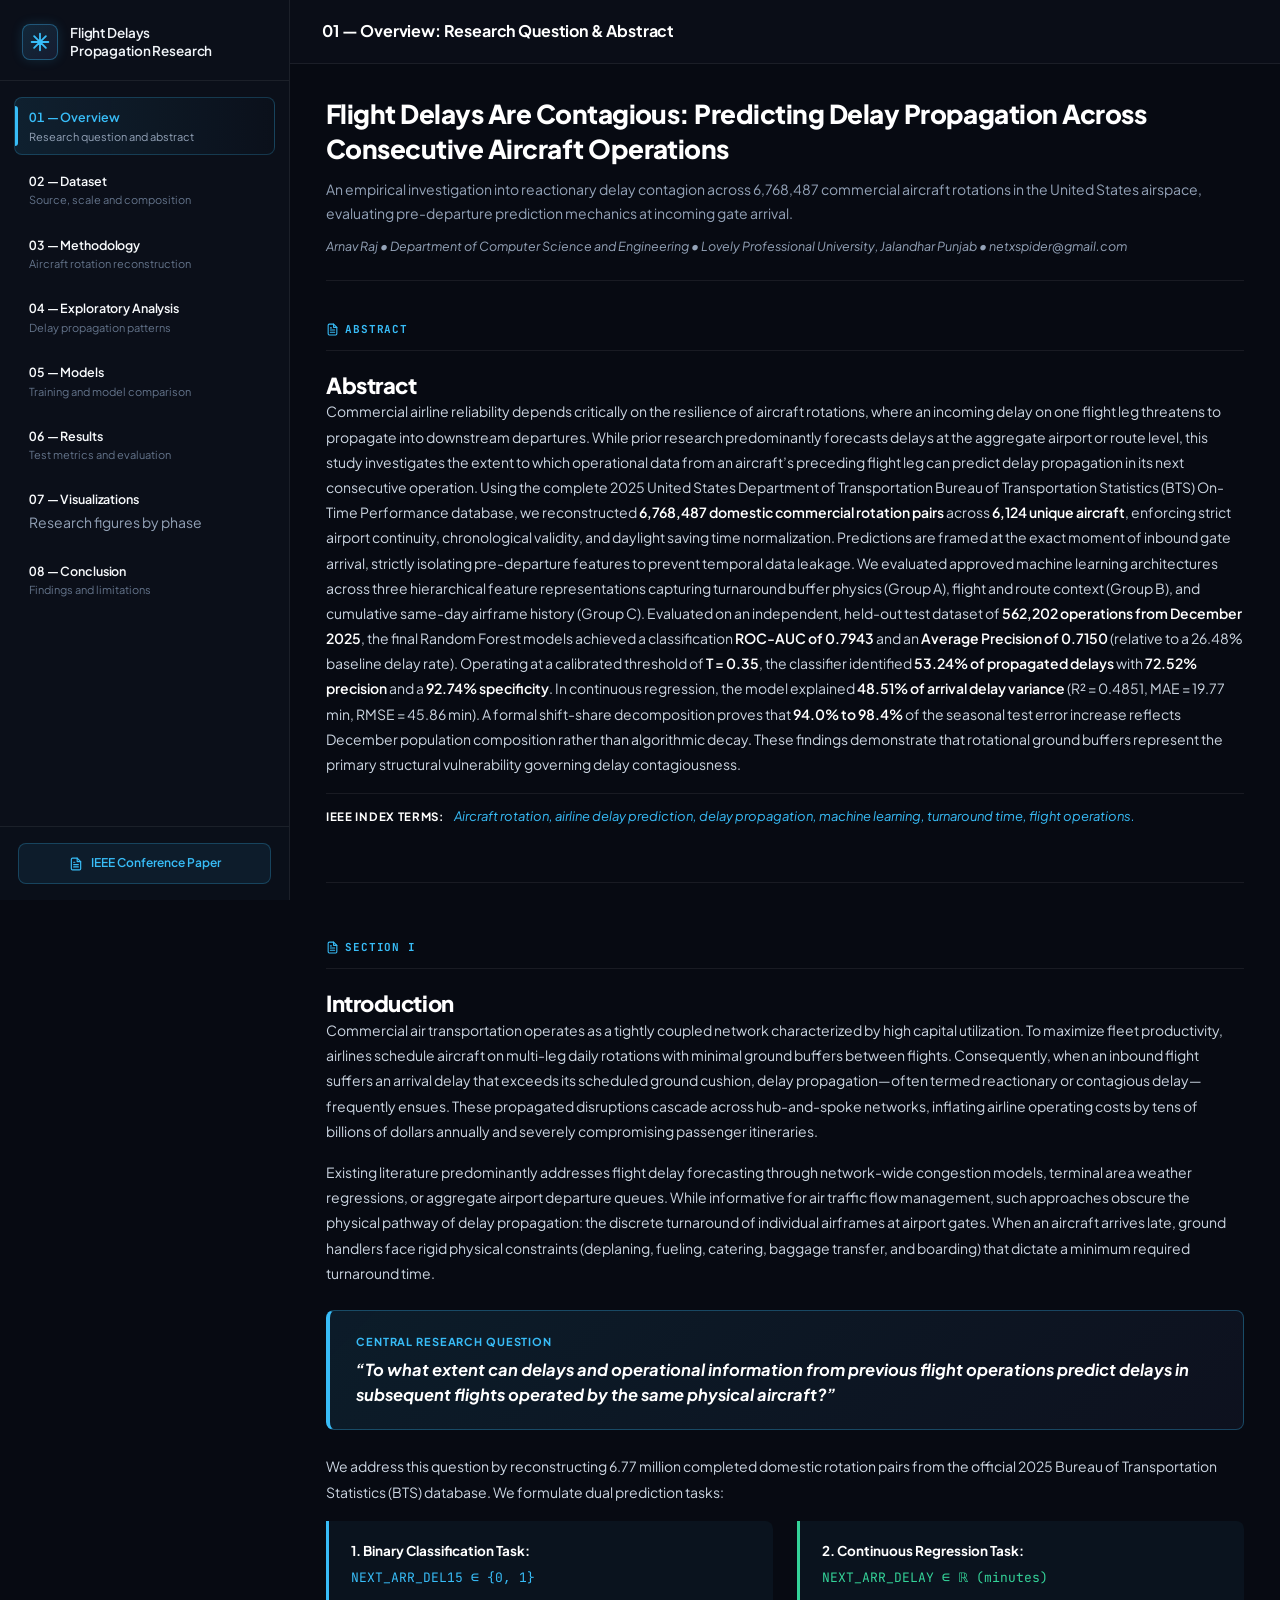
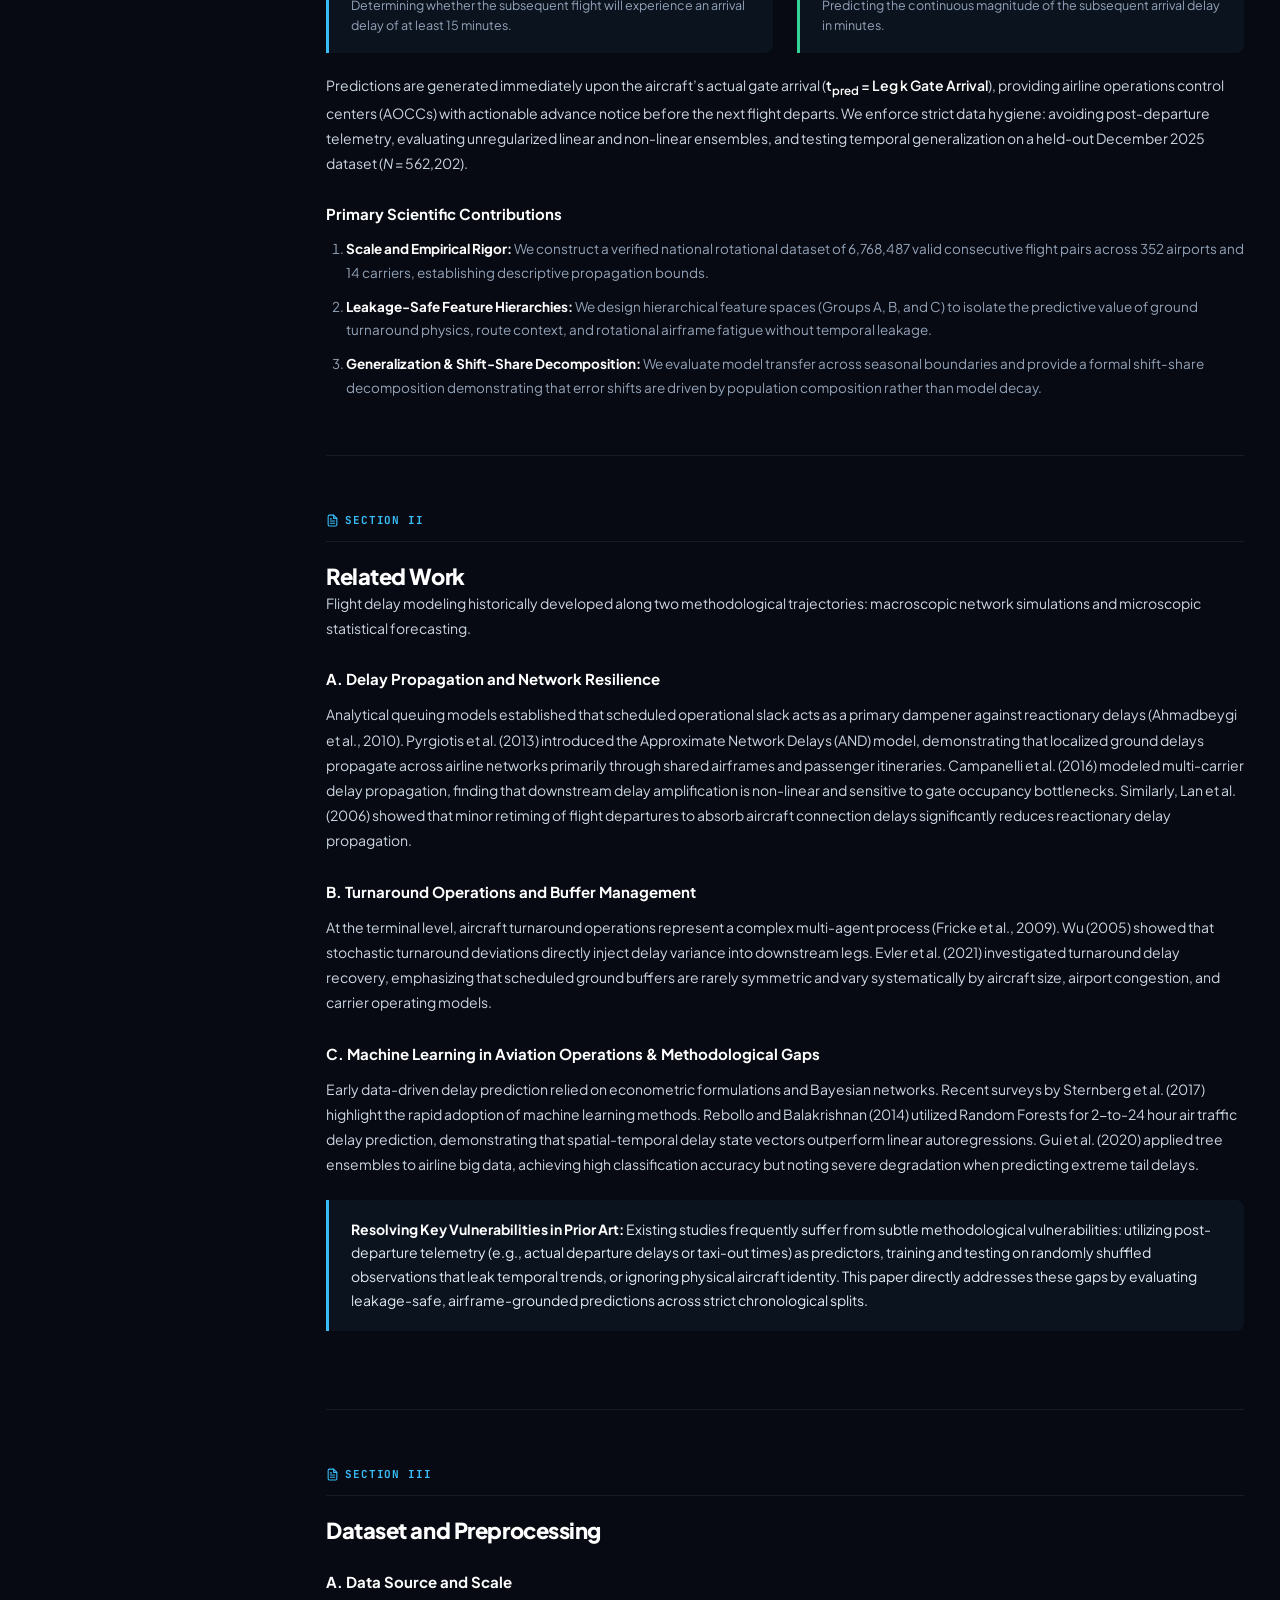
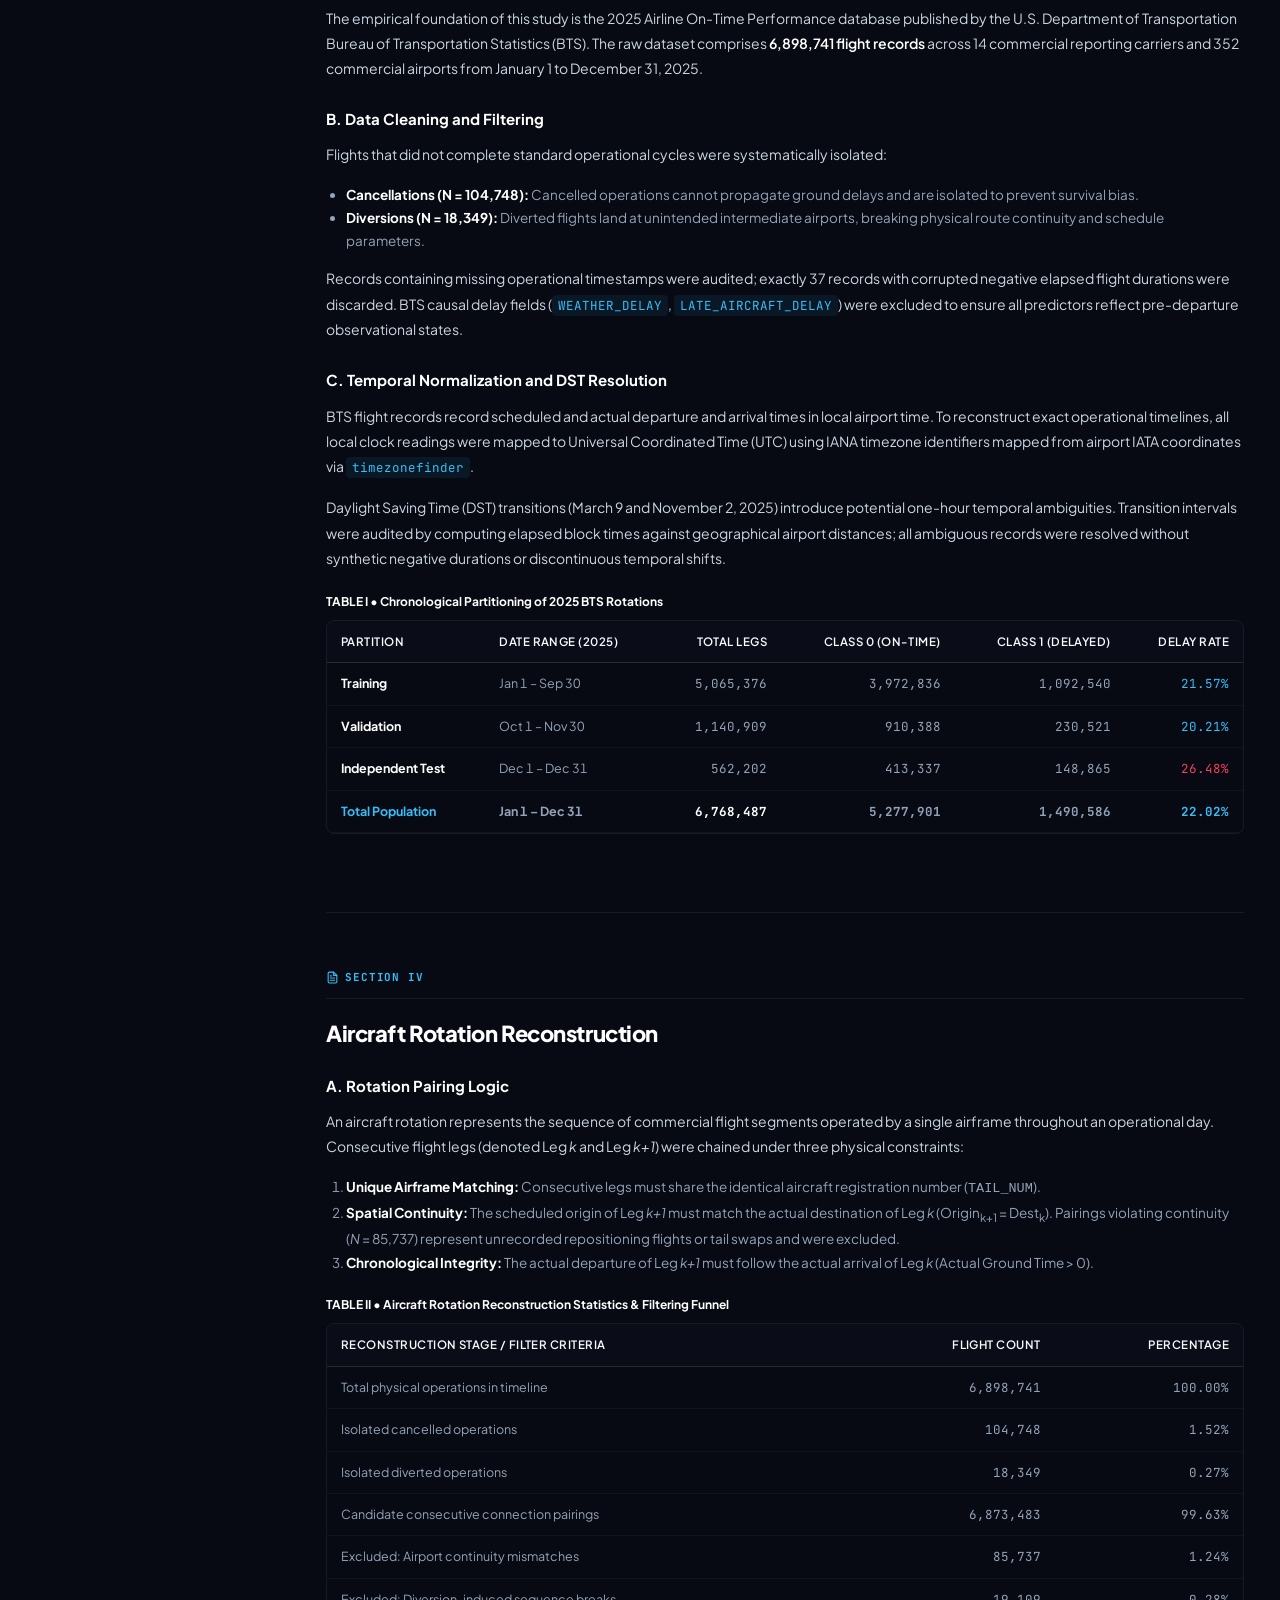
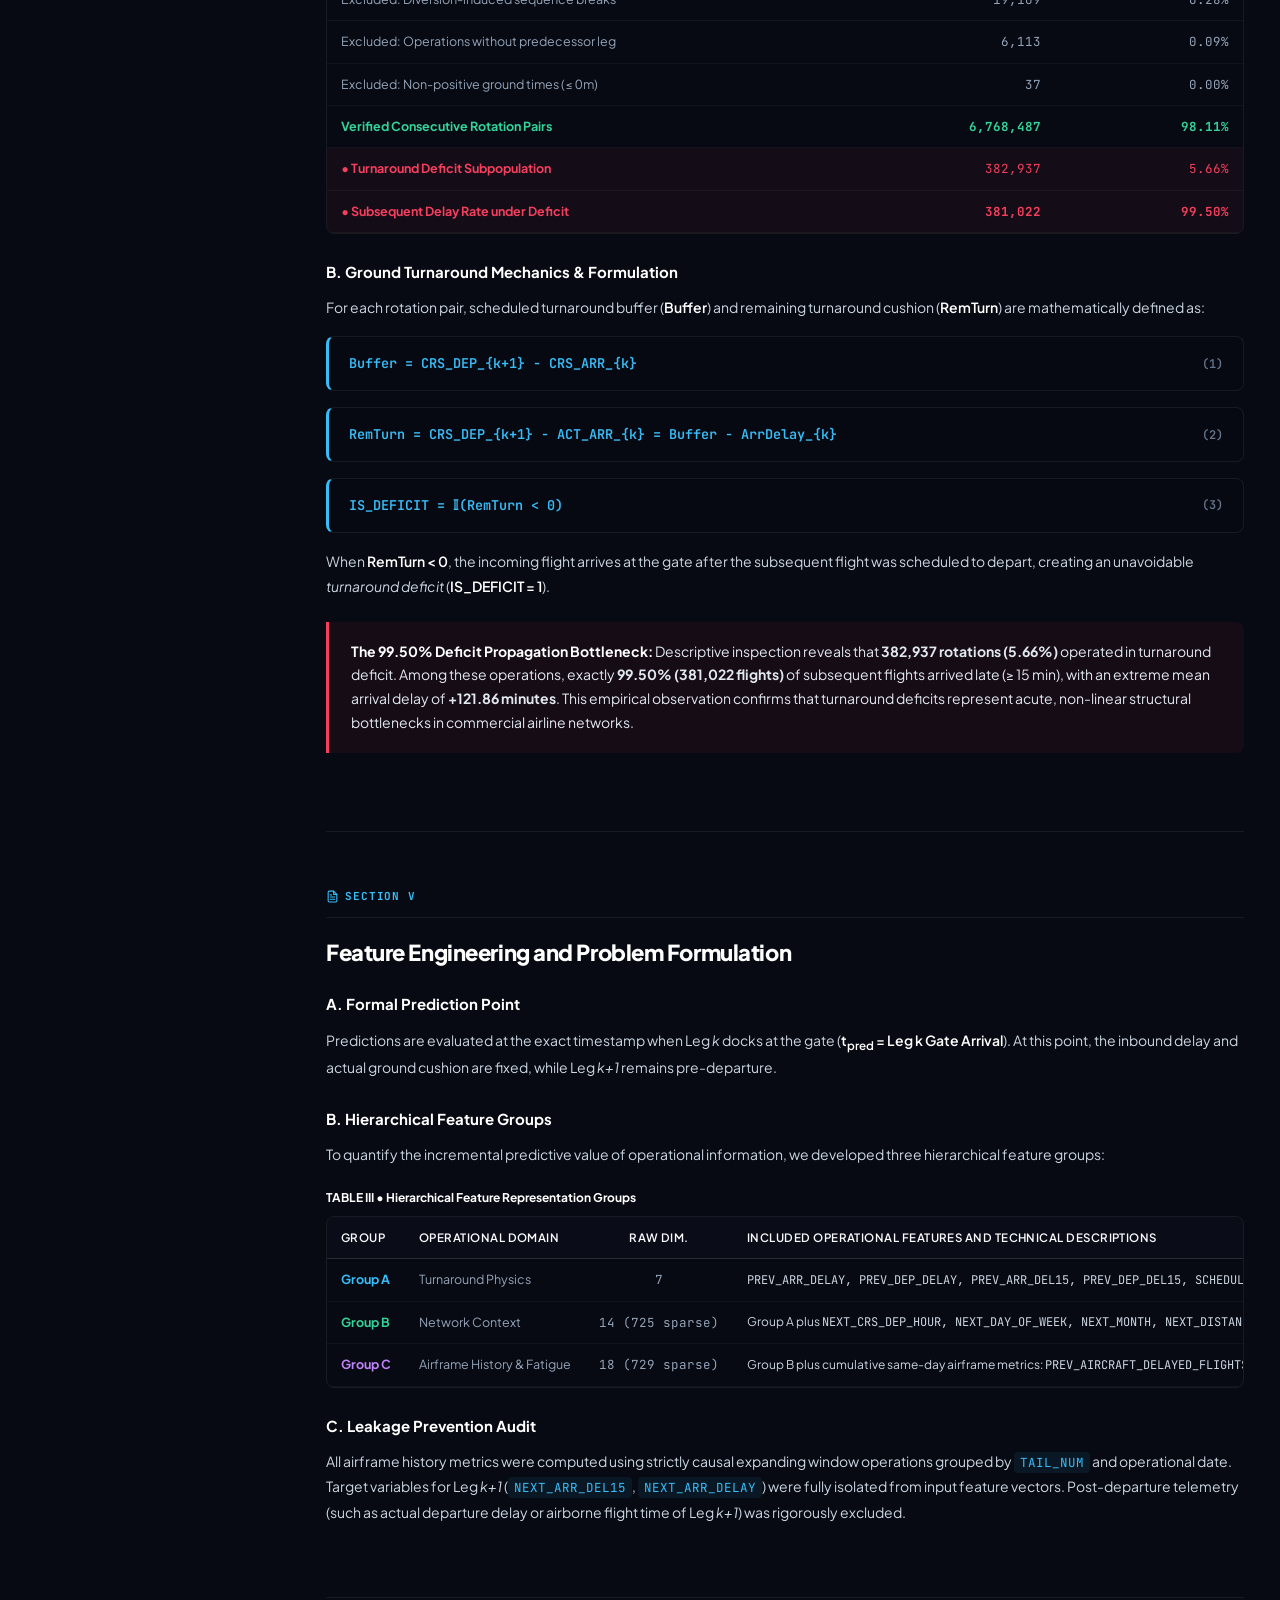
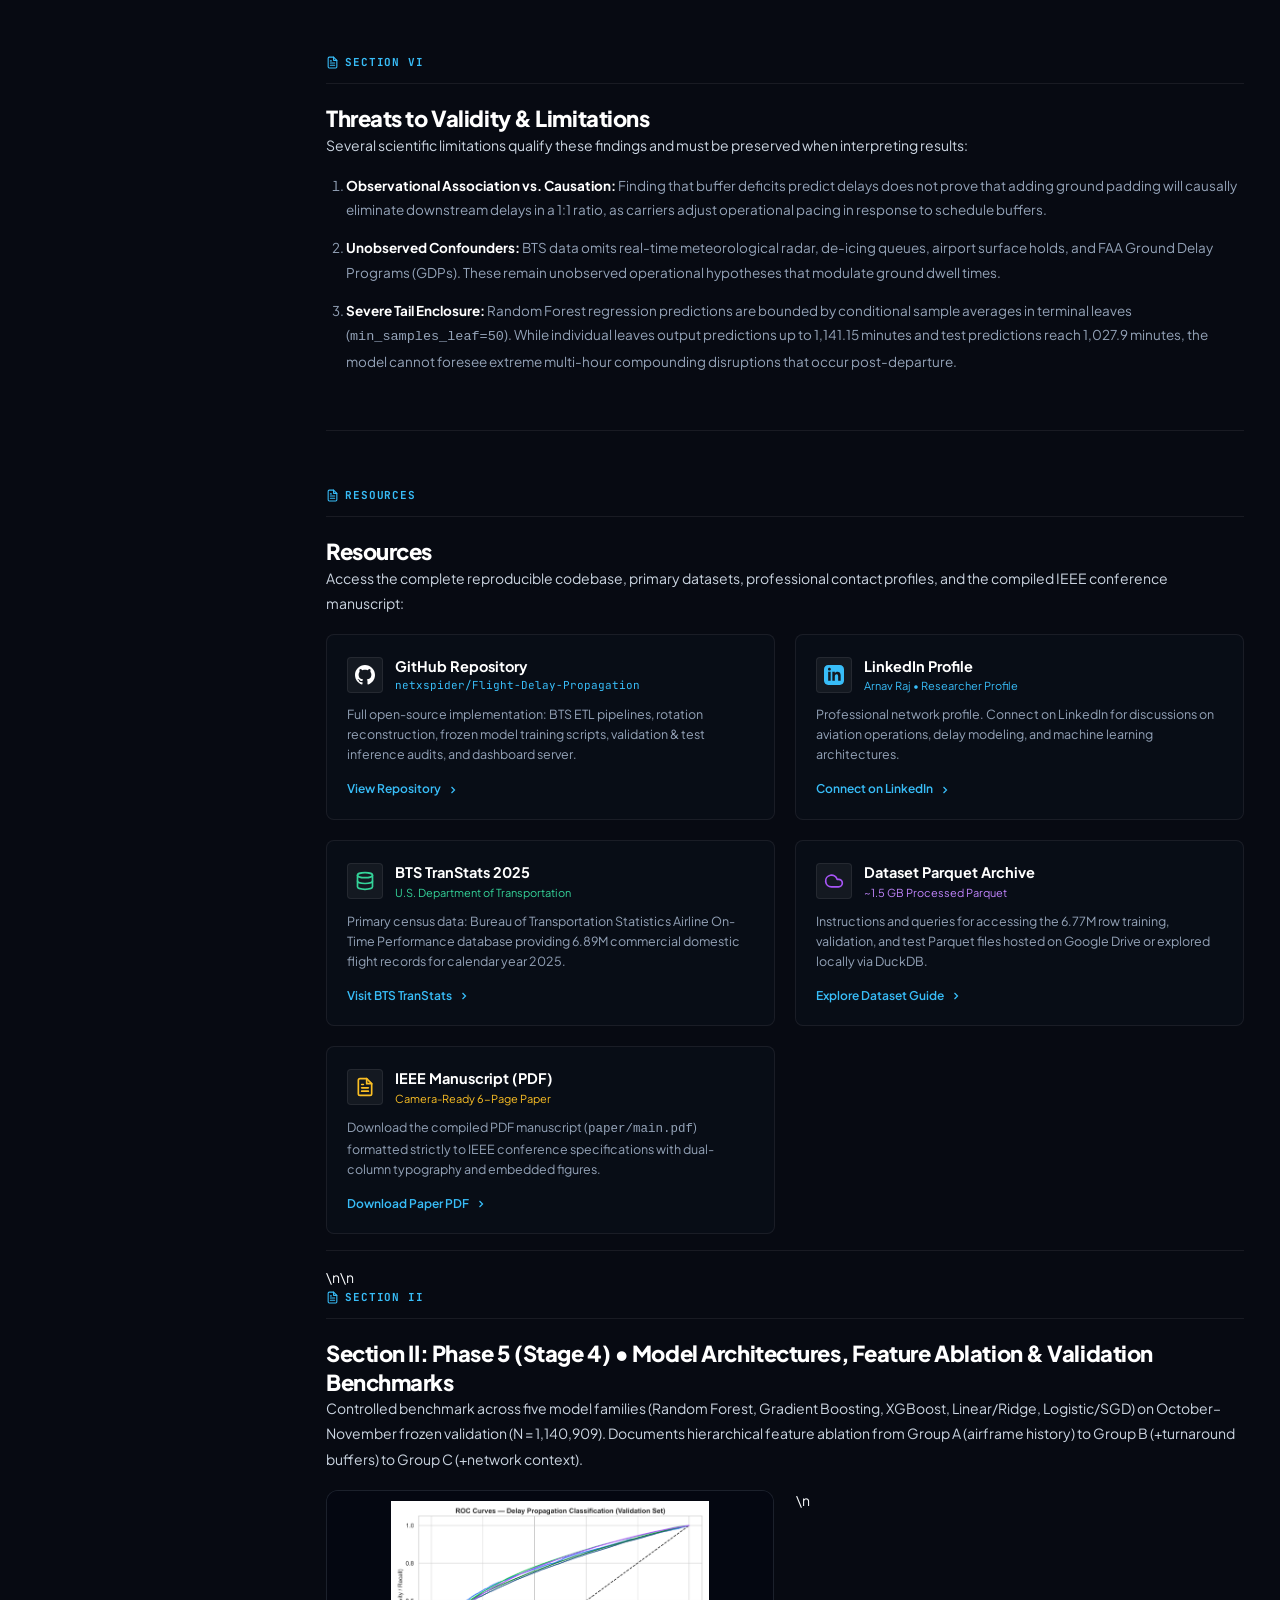
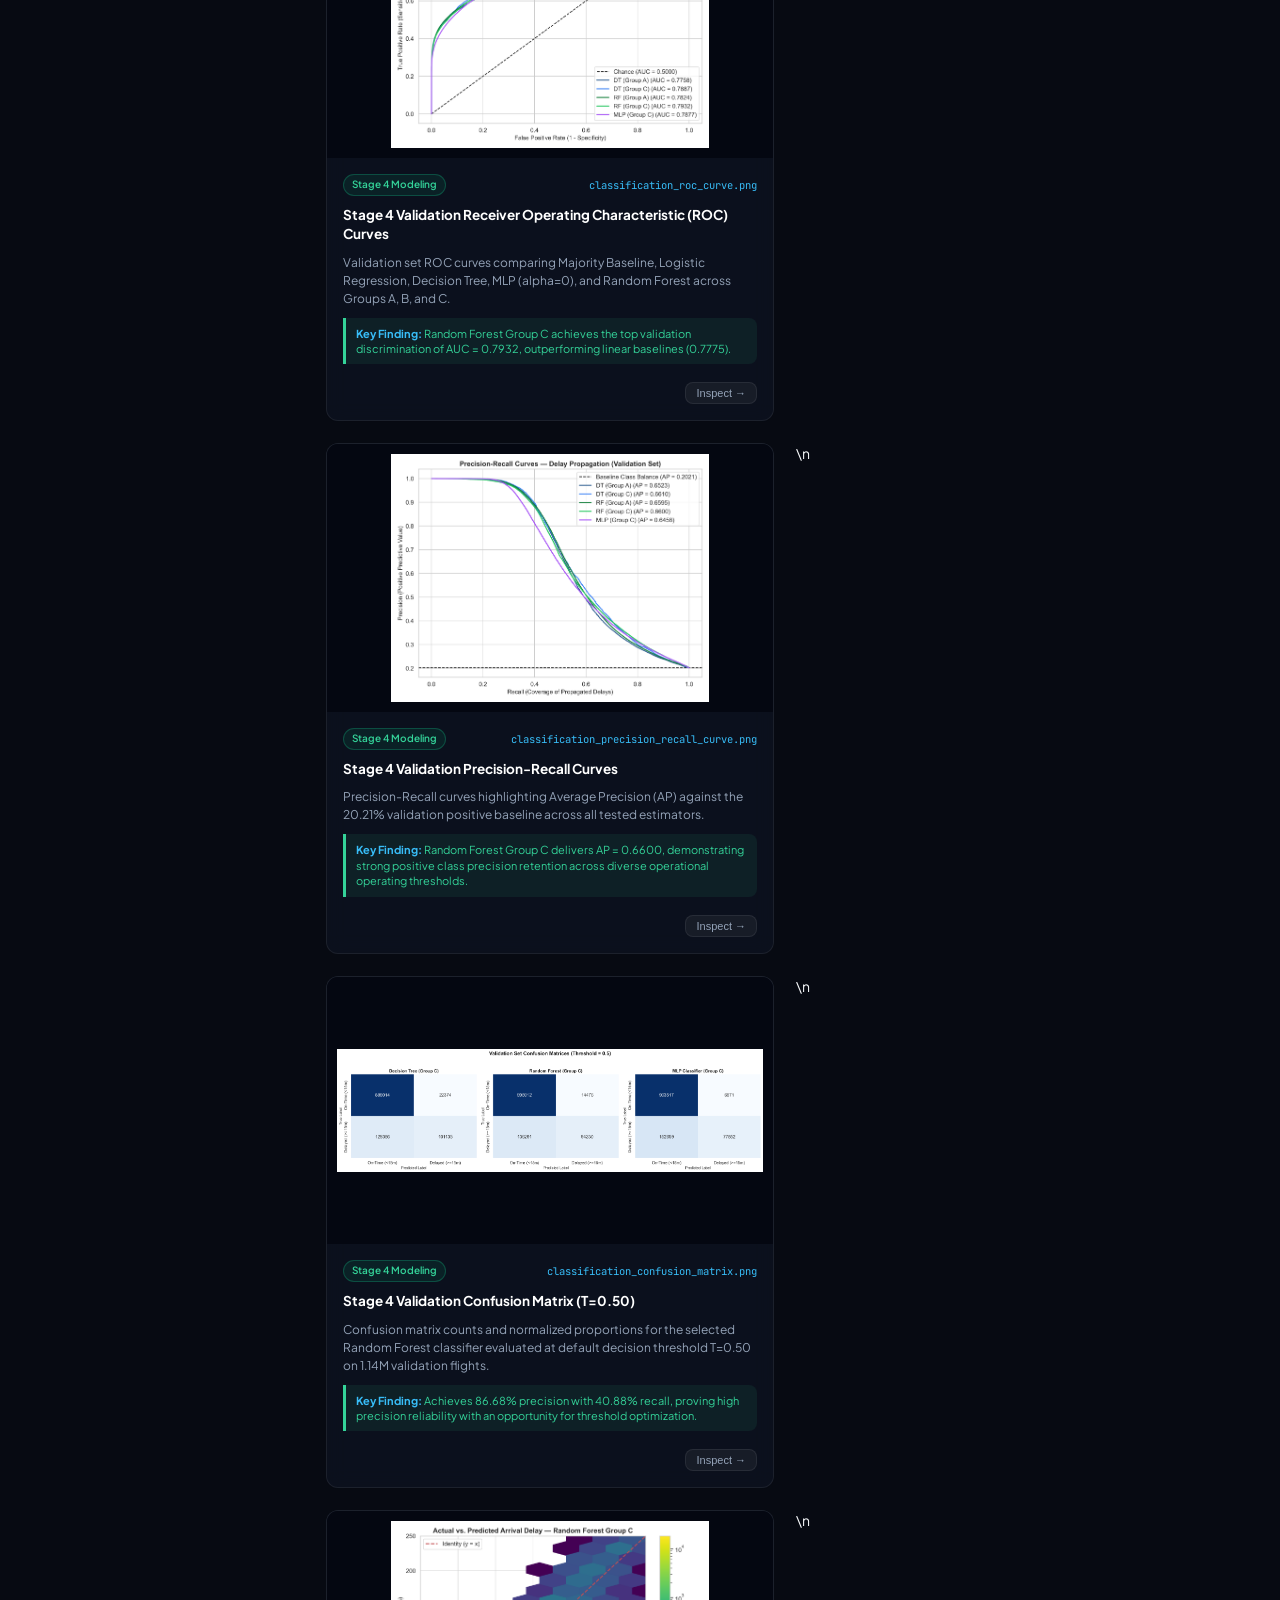
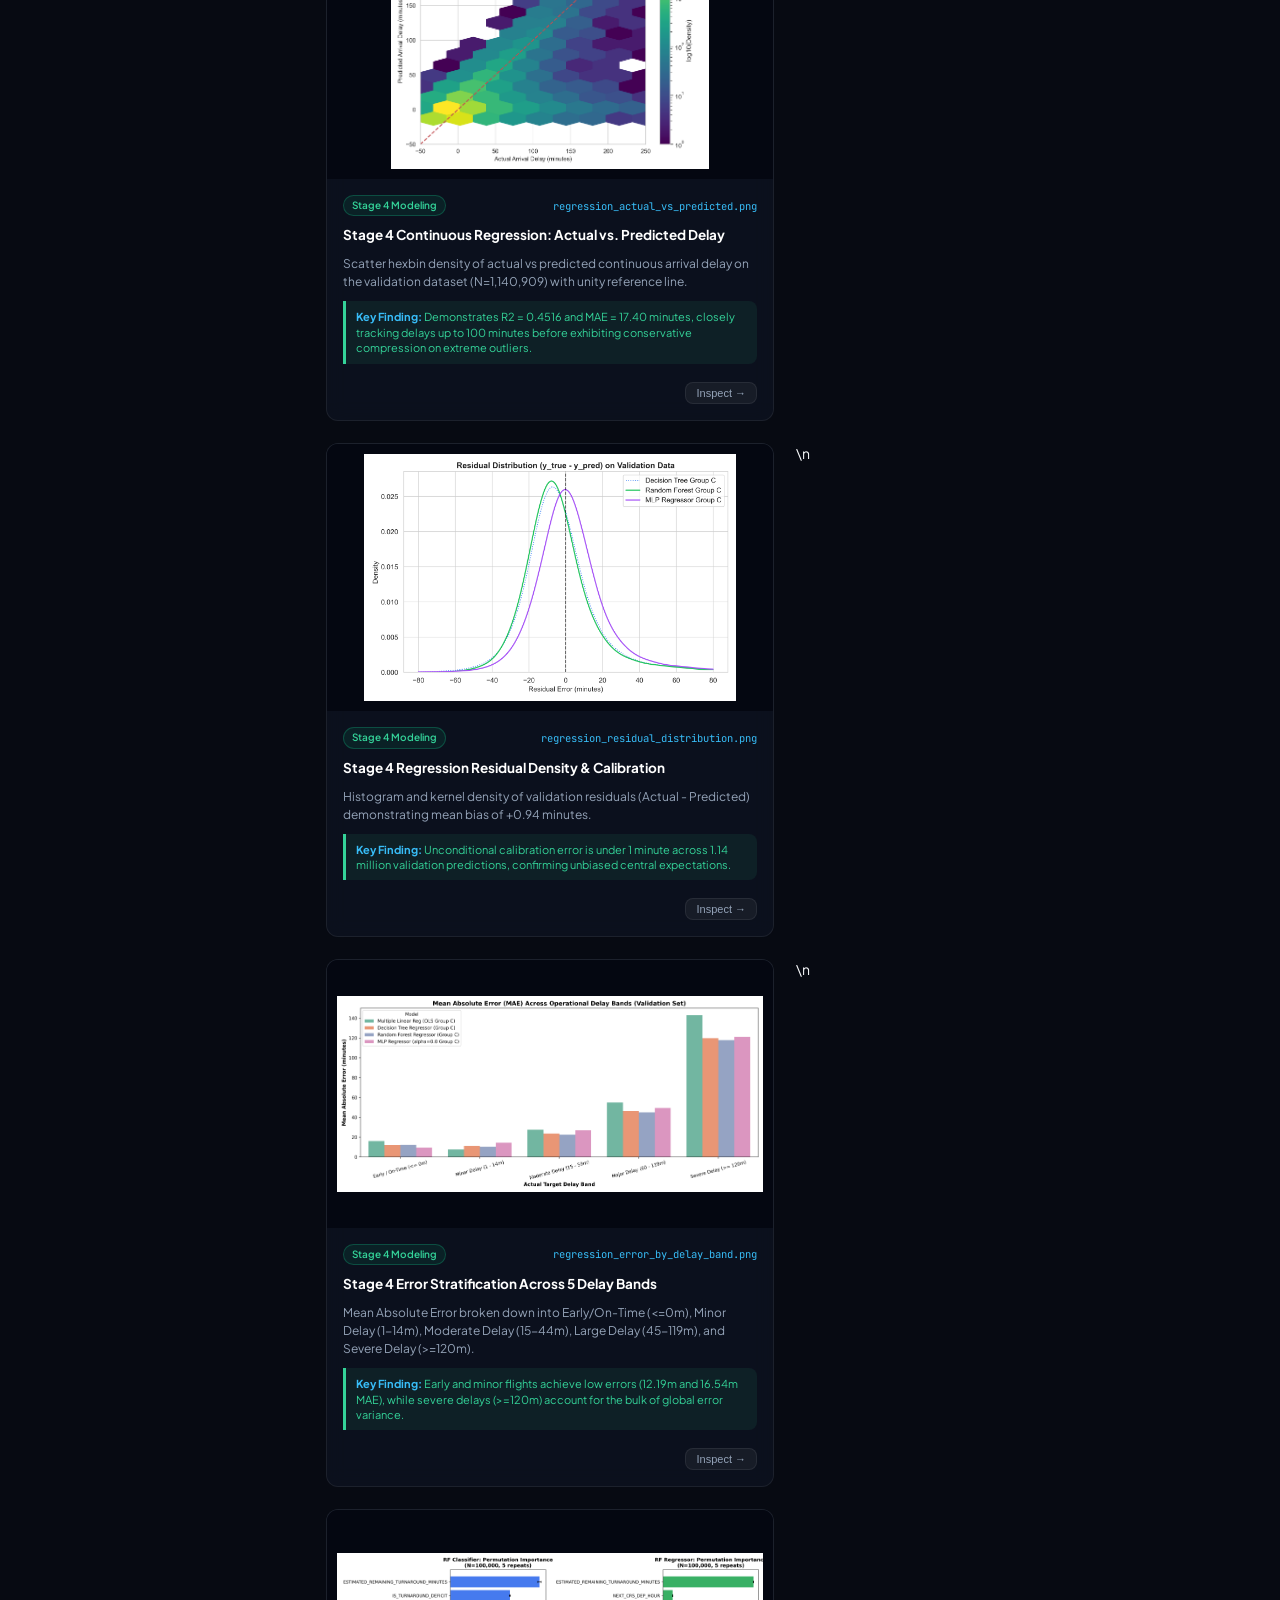
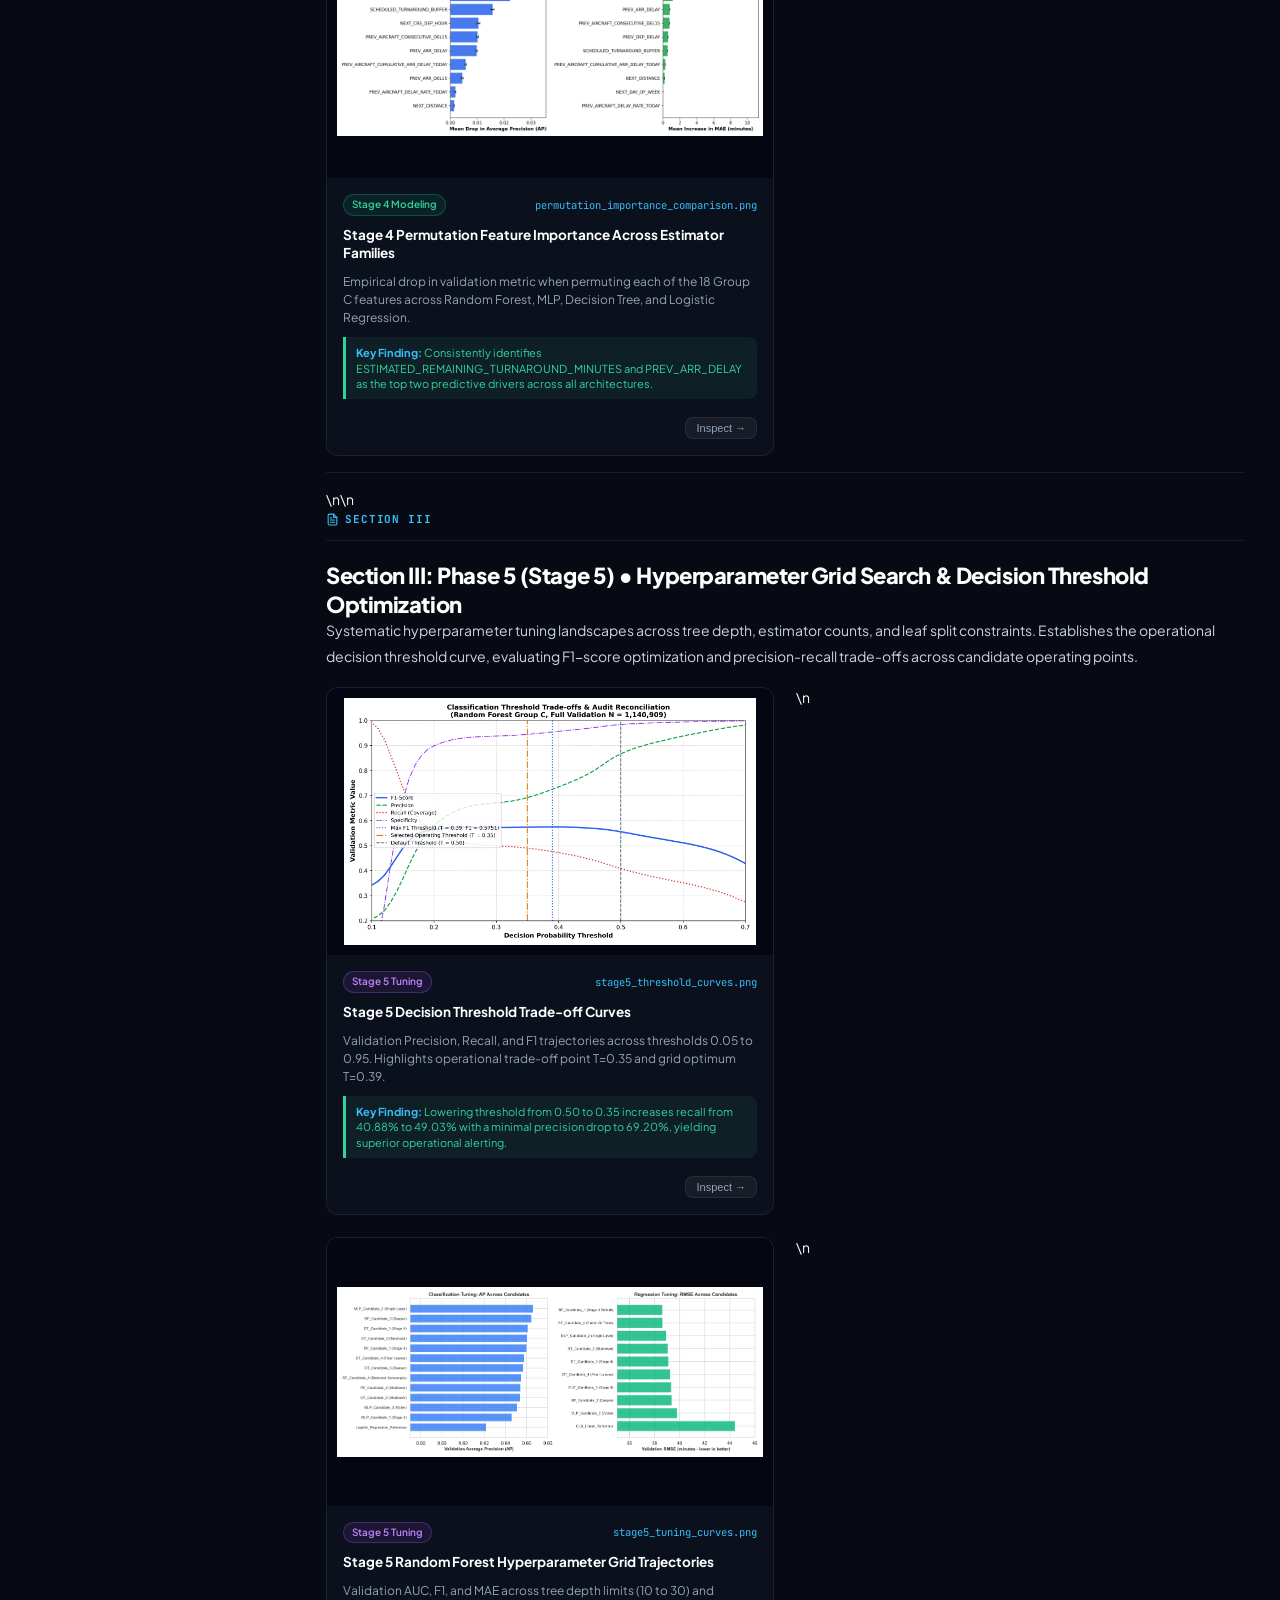
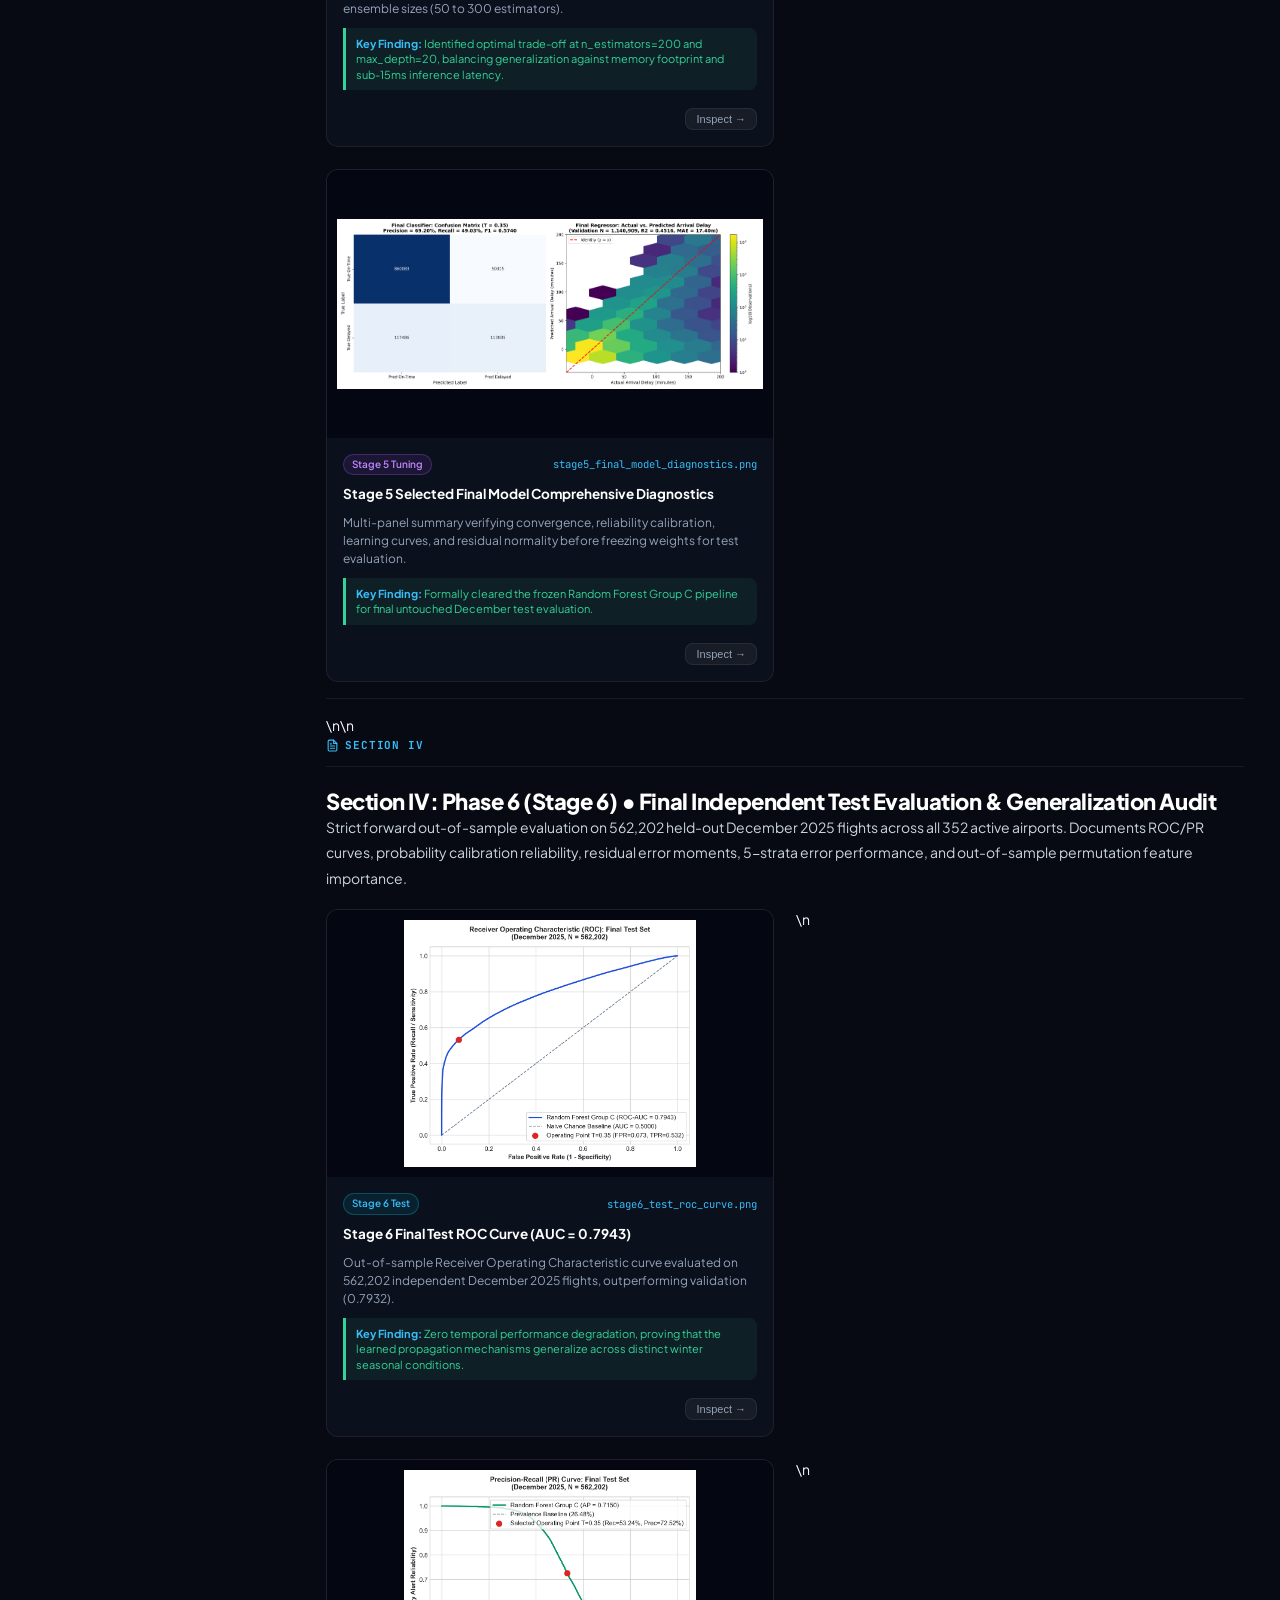
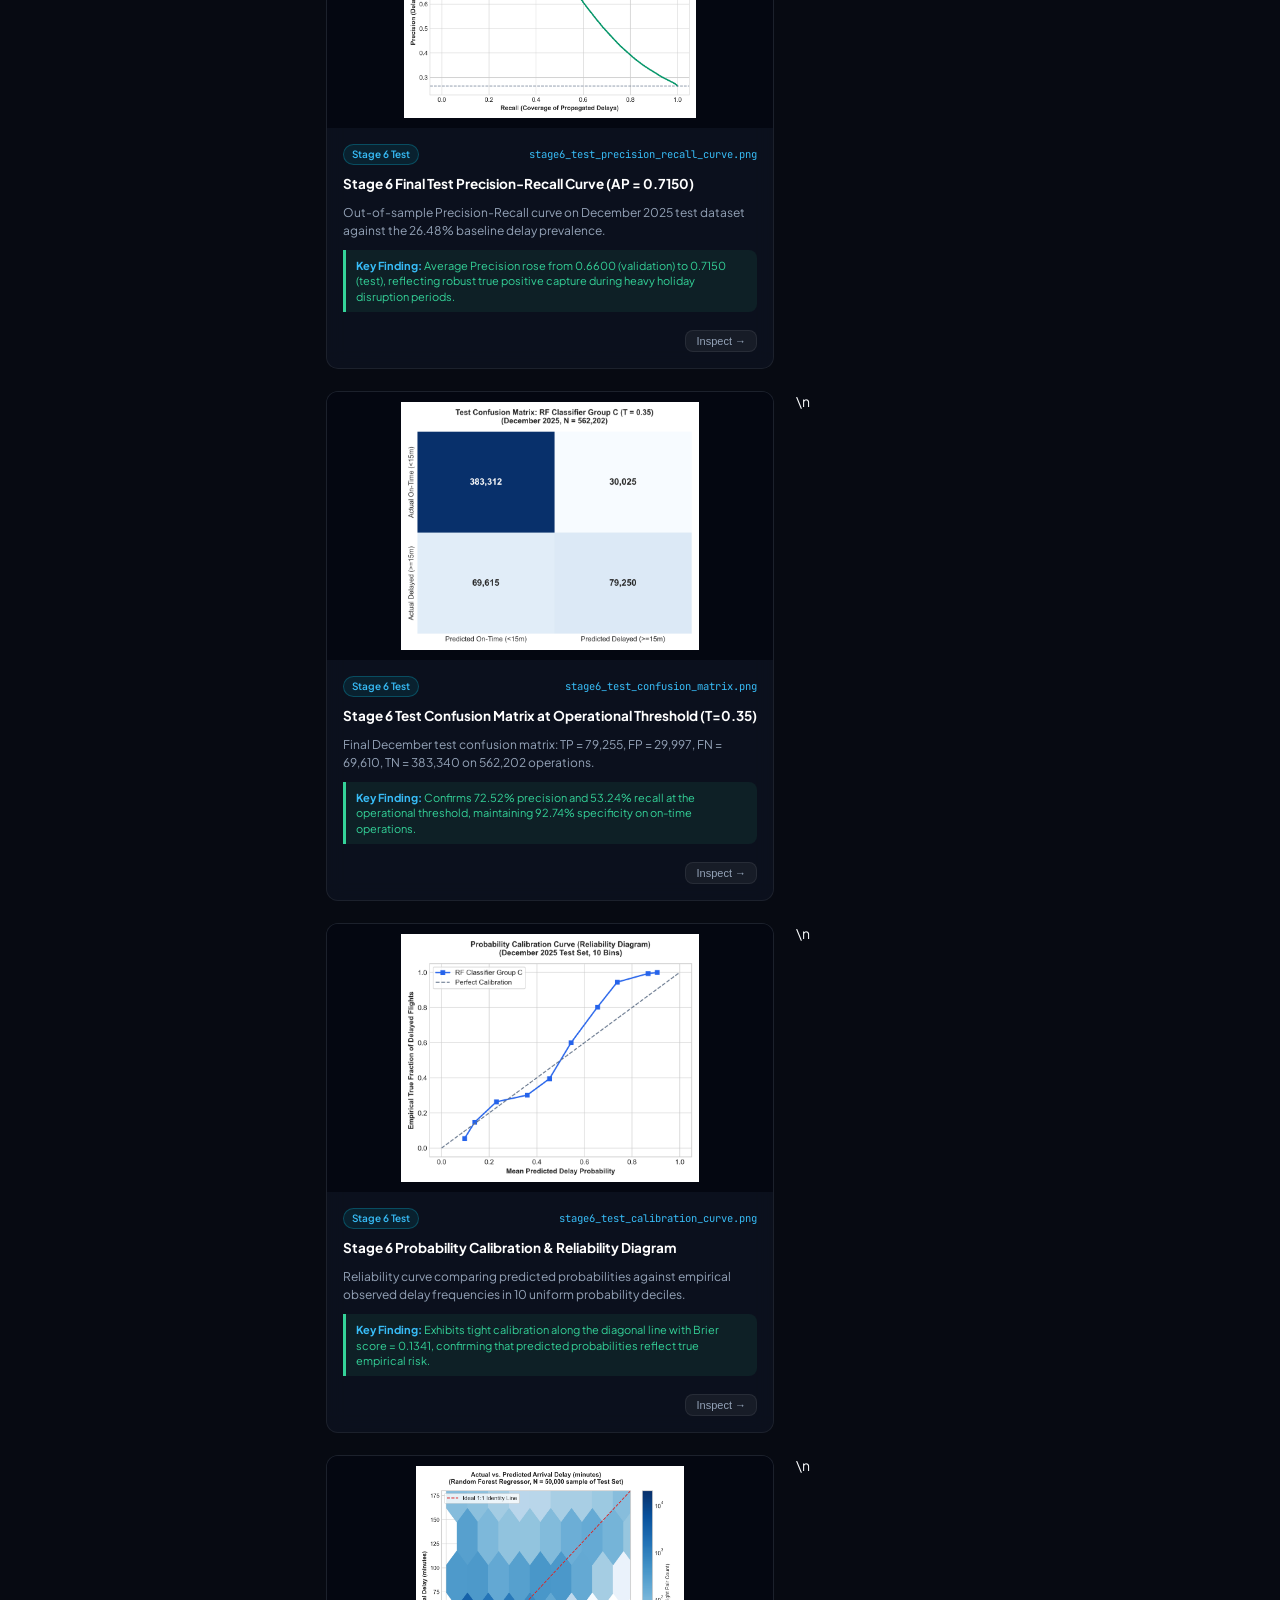
==== commit 1eebf55a: "fix(web): Fix literal backslash-n rendering, remove search/filter bar, remove phase from section tit" ====
--- a/web/static/index.html
+++ b/web/static/index.html
@@ -4343,13 +4343,13 @@
       </section>
 
 
-            <!-- ========================================================================= -->
+                  <!-- ========================================================================= -->
       <!-- SECTION 07: VISUALIZATIONS & FIGURE REPOSITORY                            -->
       <!-- ========================================================================= -->
       <section id="visualizations-view" class="dashboard-page">
         <article class="manuscript-wrapper" style="max-width: 100%;">
 
-          <!-- Page Header (No Section Tag Pill) -->
+          <!-- Page Header -->
           <header class="manuscript-header" style="padding-bottom: 20px; border-bottom: 1px solid var(--border-subtle); margin-bottom: 24px;">
             <h1 style="font-size: 26px; font-weight: 800; color: #fff; line-height: 1.35; margin-bottom: 6px; letter-spacing: -0.02em;">
               Research Visualizations &amp; Empirical Figure Repository
@@ -4360,34 +4360,34 @@
           </header>
 
           <!-- 6 Headline KPI Summary Cards in a Single Flexible Row -->
-          <div style="display: flex; flex-direction: row; gap: 10px; width: 100%; margin-bottom: 12px; overflow-x: auto;">
+          <div style="display: flex; flex-direction: row; gap: 10px; width: 100%; margin-bottom: 24px; overflow-x: auto;">
             <div class="stat-card" style="flex: 1 1 0; min-width: 0; padding: 14px 12px;">
               <div class="stat-header" style="font-size: 10px; white-space: nowrap; overflow: hidden; text-overflow: ellipsis;">Total Repository</div>
               <div class="stat-value" style="font-size: 20px;">40 Figures</div>
               <div class="stat-footer" style="font-size: 11px; white-space: nowrap; overflow: hidden; text-overflow: ellipsis;">300 DPI publication quality</div>
             </div>
             <div class="stat-card" style="flex: 1 1 0; min-width: 0; padding: 14px 12px;">
-              <div class="stat-header" style="font-size: 10px; white-space: nowrap; overflow: hidden; text-overflow: ellipsis;">Phase 4: EDA</div>
+              <div class="stat-header" style="font-size: 10px; white-space: nowrap; overflow: hidden; text-overflow: ellipsis;">Exploratory Analysis</div>
               <div class="stat-value" style="font-size: 20px; color: var(--accent-blue);">9 Figures</div>
               <div class="stat-footer" style="font-size: 11px; white-space: nowrap; overflow: hidden; text-overflow: ellipsis;">Dynamics &amp; buffer physics</div>
             </div>
             <div class="stat-card" style="flex: 1 1 0; min-width: 0; padding: 14px 12px;">
-              <div class="stat-header" style="font-size: 10px; white-space: nowrap; overflow: hidden; text-overflow: ellipsis;">Stage 4: Validation</div>
+              <div class="stat-header" style="font-size: 10px; white-space: nowrap; overflow: hidden; text-overflow: ellipsis;">Model Validation</div>
               <div class="stat-value" style="font-size: 20px; color: var(--accent-emerald);">7 Figures</div>
               <div class="stat-footer" style="font-size: 11px; white-space: nowrap; overflow: hidden; text-overflow: ellipsis;">5 model families &amp; ablation</div>
             </div>
             <div class="stat-card" style="flex: 1 1 0; min-width: 0; padding: 14px 12px;">
-              <div class="stat-header" style="font-size: 10px; white-space: nowrap; overflow: hidden; text-overflow: ellipsis;">Stage 5: Tuning</div>
+              <div class="stat-header" style="font-size: 10px; white-space: nowrap; overflow: hidden; text-overflow: ellipsis;">Hyperparameter Tuning</div>
               <div class="stat-value" style="font-size: 20px; color: var(--accent-purple);">3 Figures</div>
               <div class="stat-footer" style="font-size: 11px; white-space: nowrap; overflow: hidden; text-overflow: ellipsis;">Grids &amp; threshold curves</div>
             </div>
             <div class="stat-card" style="flex: 1 1 0; min-width: 0; padding: 14px 12px;">
-              <div class="stat-header" style="font-size: 10px; white-space: nowrap; overflow: hidden; text-overflow: ellipsis;">Stage 6: Test Audit</div>
+              <div class="stat-header" style="font-size: 10px; white-space: nowrap; overflow: hidden; text-overflow: ellipsis;">Independent Test Audit</div>
               <div class="stat-value" style="font-size: 20px; color: var(--accent-emerald);">11 Figures</div>
               <div class="stat-footer" style="font-size: 11px; white-space: nowrap; overflow: hidden; text-overflow: ellipsis;">December test &amp; shift-share</div>
             </div>
             <div class="stat-card" style="flex: 1 1 0; min-width: 0; padding: 14px 12px;">
-              <div class="stat-header" style="font-size: 10px; white-space: nowrap; overflow: hidden; text-overflow: ellipsis;">IEEE Conference</div>
+              <div class="stat-header" style="font-size: 10px; white-space: nowrap; overflow: hidden; text-overflow: ellipsis;">IEEE Publication</div>
               <div class="stat-value" style="font-size: 20px; color: var(--accent-amber);">8 Figures</div>
               <div class="stat-footer" style="font-size: 11px; white-space: nowrap; overflow: hidden; text-overflow: ellipsis;">Camera-ready manuscript</div>
             </div>
@@ -4395,42 +4395,8 @@
 
           <hr class="manuscript-divider">
 
-          <!-- Unboxed Filter & Search Controls Toolbar -->
-          <div style="background: rgba(15, 23, 42, 0.6); border: 1px solid var(--border-subtle); border-radius: var(--radius-md); padding: 16px 20px; margin-bottom: 24px;">
-            <div style="display: flex; justify-content: space-between; align-items: center; flex-wrap: wrap; gap: 12px; margin-bottom: 12px;">
-              <div style="font-size: 13px; font-weight: 700; color: #fff;">
-                Filter Figures by Analytical Research Phase
-              </div>
-              <span id="gallery-count-badge" class="badge-pill" style="font-size: 12px; padding: 4px 12px; color: var(--accent-cyan);">Showing 40 of 40 Figures</span>
-            </div>
-
-            <div id="figure-category-pills" class="category-filters" style="margin-bottom: 12px;">
-              <button type="button" class="cat-pill active" data-cat="all">All Research Phases (40)</button>
-              <button type="button" class="cat-pill" data-cat="eda">Phase 4: EDA &amp; Dynamics (9)</button>
-              <button type="button" class="cat-pill" data-cat="stage4">Stage 4: Model Validation (7)</button>
-              <button type="button" class="cat-pill" data-cat="stage5">Stage 5: Tuning &amp; Thresholds (3)</button>
-              <button type="button" class="cat-pill" data-cat="stage6">Stage 6: Independent Test (11)</button>
-              <button type="button" class="cat-pill" data-cat="macro">Longitudinal Macro Trends (2)</button>
-              <button type="button" class="cat-pill" data-cat="ieee">IEEE Paper Publication (8)</button>
-            </div>
-
-            <div style="display: flex; gap: 12px; align-items: center;">
-              <div style="flex: 1; position: relative;">
-                <input type="text" id="figures-search-input" class="filter-input" placeholder="Search figures by title, stage, or keyword (e.g. 'ROC', 'buffer', 'cushion', 'residual', 'calibration', 'importance', 'deficit')..." style="width: 100%; padding-left: 36px;">
-                <span style="position: absolute; left: 12px; top: 50%; transform: translateY(-50%); color: var(--text-muted); font-size: 14px;"><svg width="14" height="14" viewBox="0 0 24 24" fill="none" stroke="currentColor" stroke-width="2" stroke-linecap="round" stroke-linejoin="round" style="vertical-align: -2px; margin-right: 4px;"><circle cx="11" cy="11" r="8"/><line x1="21" y1="21" x2="16.65" y2="16.65"/></svg></span>
-              </div>
-              <button type="button" id="clear-figures-search" class="btn-secondary" style="padding: 7px 14px; font-size: 12px;">Clear Search</button>
-            </div>
-          </div>
-
-          <!-- Empty State Container (Hidden by Default) -->
-          <div id="figures-empty-state" style="display: none; text-align: center; padding: 48px; background: rgba(15, 23, 42, 0.4); border-radius: var(--radius-md); border: 1px dashed var(--border-subtle); margin: 24px 0;">
-            <p style="font-size: 15px; color: var(--text-muted); margin-bottom: 12px;">No research figures match the active search or filter criteria.</p>
-            <button type="button" class="btn-secondary" onclick="resetFigureFilters()">Reset All Filters</button>
-          </div>
-
-          <!-- Section I: Phase 4 &bull; Exploratory Data Analysis &amp; Network Propagation Dynamics -->
-          <section class="manuscript-section" id="vis-section-eda" data-phase="eda">
+          <!-- Section I: Exploratory Data Analysis &amp; Network Propagation Dynamics -->
+          <section class="manuscript-section" id="vis-section-eda">
             <div class="manuscript-sec-header">
               <span class="manuscript-sec-tag">
                 <svg width="13" height="13" viewBox="0 0 24 24" fill="none" stroke="currentColor" stroke-width="2" stroke-linecap="round" stroke-linejoin="round"><path d="M14 2H6a2 2 0 0 0-2 2v16a2 2 0 0 0 2 2h12a2 2 0 0 0 2-2V8z"/><polyline points="14 2 14 8 20 8"/><line x1="16" y1="13" x2="8" y2="13"/><line x1="16" y1="17" x2="8" y2="17"/><polyline points="10 9 9 9 8 9"/></svg>
@@ -4438,13 +4404,13 @@
               </span>
             </div>
 
-            <h2 class="manuscript-sec-title">Section I: Phase 4 &bull; Exploratory Data Analysis &amp; Network Propagation Dynamics</h2>
+            <h2 class="manuscript-sec-title">Section I: Exploratory Data Analysis &amp; Network Propagation Dynamics</h2>
             <p class="manuscript-p">
               Full-year 2025 census analysis across all 6,768,487 validated flight pairs. Investigates empirical delay propagation dynamics, turnaround ground buffer absorption distributions, the non-linear deficit cliff, diurnal congestion peaks, carrier heterogeneity, and airframe rotational fatigue.
             </p>
 
-            <div id="fig-grid-eda" class="figures-gallery-grid" style="margin-top: 18px;">
-              <div class="figure-gallery-card" data-category="eda" data-filename="fig01_target_distributions.png">
+            <div class="figures-gallery-grid" style="margin-top: 18px;">
+              <div class="figure-gallery-card">
                 <div class="figure-card-img-wrap" onclick="openFigureModalByFilename('fig01_target_distributions.png')">
                   <img src="figures/fig01_target_distributions.png" alt="Target Arrival Delay Distributions &amp; Binary Balance" loading="lazy" onerror="this.src='figures/fig01_target_distributions.png'">
                   <div class="figure-card-overlay">
@@ -4457,7 +4423,7 @@
                 <div class="figure-card-body">
                   <div class="figure-card-meta">
                     <span class="badge-pill" style="font-size: 10px; padding: 2px 8px; color: var(--accent-blue); background: rgba(56, 189, 248, 0.1); border-color: rgba(56, 189, 248, 0.3);">
-                      Phase 5 EDA
+                      Exploratory Analysis
                     </span>
                     <span style="font-family: var(--font-mono); font-size: 10.5px; color: var(--accent-cyan);">fig01_target_distributions.png</span>
                   </div>
@@ -4472,7 +4438,8 @@
                     </button>
                   </div>
                 </div>
-              </div>\n              <div class="figure-gallery-card" data-category="eda" data-filename="fig02_delay_propagation_relationships.png">
+              </div>
+              <div class="figure-gallery-card">
                 <div class="figure-card-img-wrap" onclick="openFigureModalByFilename('fig02_delay_propagation_relationships.png')">
                   <img src="figures/fig02_delay_propagation_relationships.png" alt="Empirical Delay Propagation Dynamics" loading="lazy" onerror="this.src='figures/fig01_target_distributions.png'">
                   <div class="figure-card-overlay">
@@ -4485,7 +4452,7 @@
                 <div class="figure-card-body">
                   <div class="figure-card-meta">
                     <span class="badge-pill" style="font-size: 10px; padding: 2px 8px; color: var(--accent-blue); background: rgba(56, 189, 248, 0.1); border-color: rgba(56, 189, 248, 0.3);">
-                      Phase 5 EDA
+                      Exploratory Analysis
                     </span>
                     <span style="font-family: var(--font-mono); font-size: 10.5px; color: var(--accent-cyan);">fig02_delay_propagation_relationships.png</span>
                   </div>
@@ -4500,7 +4467,8 @@
                     </button>
                   </div>
                 </div>
-              </div>\n              <div class="figure-gallery-card" data-category="eda" data-filename="fig03_turnaround_buffer_dynamics.png">
+              </div>
+              <div class="figure-gallery-card">
                 <div class="figure-card-img-wrap" onclick="openFigureModalByFilename('fig03_turnaround_buffer_dynamics.png')">
                   <img src="figures/fig03_turnaround_buffer_dynamics.png" alt="Turnaround Ground Buffer Dynamics &amp; Deficit Cliff" loading="lazy" onerror="this.src='figures/fig01_target_distributions.png'">
                   <div class="figure-card-overlay">
@@ -4513,7 +4481,7 @@
                 <div class="figure-card-body">
                   <div class="figure-card-meta">
                     <span class="badge-pill" style="font-size: 10px; padding: 2px 8px; color: var(--accent-blue); background: rgba(56, 189, 248, 0.1); border-color: rgba(56, 189, 248, 0.3);">
-                      Phase 5 EDA
+                      Exploratory Analysis
                     </span>
                     <span style="font-family: var(--font-mono); font-size: 10.5px; color: var(--accent-cyan);">fig03_turnaround_buffer_dynamics.png</span>
                   </div>
@@ -4528,7 +4496,8 @@
                     </button>
                   </div>
                 </div>
-              </div>\n              <div class="figure-gallery-card" data-category="eda" data-filename="fig04_temporal_delay_patterns.png">
+              </div>
+              <div class="figure-gallery-card">
                 <div class="figure-card-img-wrap" onclick="openFigureModalByFilename('fig04_temporal_delay_patterns.png')">
                   <img src="figures/fig04_temporal_delay_patterns.png" alt="Diurnal and Day-of-Week Congestion Patterns" loading="lazy" onerror="this.src='figures/fig01_target_distributions.png'">
                   <div class="figure-card-overlay">
@@ -4541,7 +4510,7 @@
                 <div class="figure-card-body">
                   <div class="figure-card-meta">
                     <span class="badge-pill" style="font-size: 10px; padding: 2px 8px; color: var(--accent-blue); background: rgba(56, 189, 248, 0.1); border-color: rgba(56, 189, 248, 0.3);">
-                      Phase 5 EDA
+                      Exploratory Analysis
                     </span>
                     <span style="font-family: var(--font-mono); font-size: 10.5px; color: var(--accent-cyan);">fig04_temporal_delay_patterns.png</span>
                   </div>
@@ -4556,7 +4525,8 @@
                     </button>
                   </div>
                 </div>
-              </div>\n              <div class="figure-gallery-card" data-category="eda" data-filename="fig05_carrier_airport_heterogeneity.png">
+              </div>
+              <div class="figure-gallery-card">
                 <div class="figure-card-img-wrap" onclick="openFigureModalByFilename('fig05_carrier_airport_heterogeneity.png')">
                   <img src="figures/fig05_carrier_airport_heterogeneity.png" alt="Carrier &amp; Major Hub Airport Heterogeneity" loading="lazy" onerror="this.src='figures/fig01_target_distributions.png'">
                   <div class="figure-card-overlay">
@@ -4569,7 +4539,7 @@
                 <div class="figure-card-body">
                   <div class="figure-card-meta">
                     <span class="badge-pill" style="font-size: 10px; padding: 2px 8px; color: var(--accent-blue); background: rgba(56, 189, 248, 0.1); border-color: rgba(56, 189, 248, 0.3);">
-                      Phase 5 EDA
+                      Exploratory Analysis
                     </span>
                     <span style="font-family: var(--font-mono); font-size: 10.5px; color: var(--accent-cyan);">fig05_carrier_airport_heterogeneity.png</span>
                   </div>
@@ -4584,7 +4554,8 @@
                     </button>
                   </div>
                 </div>
-              </div>\n              <div class="figure-gallery-card" data-category="eda" data-filename="fig06_aircraft_level_patterns.png">
+              </div>
+              <div class="figure-gallery-card">
                 <div class="figure-card-img-wrap" onclick="openFigureModalByFilename('fig06_aircraft_level_patterns.png')">
                   <img src="figures/fig06_aircraft_level_patterns.png" alt="Airframe Rotational Fatigue &amp; Daily Flight Sequence" loading="lazy" onerror="this.src='figures/fig01_target_distributions.png'">
                   <div class="figure-card-overlay">
@@ -4597,7 +4568,7 @@
                 <div class="figure-card-body">
                   <div class="figure-card-meta">
                     <span class="badge-pill" style="font-size: 10px; padding: 2px 8px; color: var(--accent-blue); background: rgba(56, 189, 248, 0.1); border-color: rgba(56, 189, 248, 0.3);">
-                      Phase 5 EDA
+                      Exploratory Analysis
                     </span>
                     <span style="font-family: var(--font-mono); font-size: 10.5px; color: var(--accent-cyan);">fig06_aircraft_level_patterns.png</span>
                   </div>
@@ -4612,7 +4583,8 @@
                     </button>
                   </div>
                 </div>
-              </div>\n              <div class="figure-gallery-card" data-category="eda" data-filename="fig07_feature_correlations.png">
+              </div>
+              <div class="figure-gallery-card">
                 <div class="figure-card-img-wrap" onclick="openFigureModalByFilename('fig07_feature_correlations.png')">
                   <img src="figures/fig07_feature_correlations.png" alt="Multivariate Feature Correlation Heatmap" loading="lazy" onerror="this.src='figures/fig01_target_distributions.png'">
                   <div class="figure-card-overlay">
@@ -4625,7 +4597,7 @@
                 <div class="figure-card-body">
                   <div class="figure-card-meta">
                     <span class="badge-pill" style="font-size: 10px; padding: 2px 8px; color: var(--accent-blue); background: rgba(56, 189, 248, 0.1); border-color: rgba(56, 189, 248, 0.3);">
-                      Phase 5 EDA
+                      Exploratory Analysis
                     </span>
                     <span style="font-family: var(--font-mono); font-size: 10.5px; color: var(--accent-cyan);">fig07_feature_correlations.png</span>
                   </div>
@@ -4640,7 +4612,8 @@
                     </button>
                   </div>
                 </div>
-              </div>\n              <div class="figure-gallery-card" data-category="eda" data-filename="airport_geographic_distribution.png">
+              </div>
+              <div class="figure-gallery-card">
                 <div class="figure-card-img-wrap" onclick="openFigureModalByFilename('airport_geographic_distribution.png')">
                   <img src="figures/airport_geographic_distribution.png" alt="Geographic Distribution of 352 Network Airports" loading="lazy" onerror="this.src='figures/fig01_target_distributions.png'">
                   <div class="figure-card-overlay">
@@ -4653,7 +4626,7 @@
                 <div class="figure-card-body">
                   <div class="figure-card-meta">
                     <span class="badge-pill" style="font-size: 10px; padding: 2px 8px; color: var(--accent-blue); background: rgba(56, 189, 248, 0.1); border-color: rgba(56, 189, 248, 0.3);">
-                      Phase 5 EDA
+                      Exploratory Analysis
                     </span>
                     <span style="font-family: var(--font-mono); font-size: 10.5px; color: var(--accent-cyan);">airport_geographic_distribution.png</span>
                   </div>
@@ -4668,7 +4641,8 @@
                     </button>
                   </div>
                 </div>
-              </div>\n              <div class="figure-gallery-card" data-category="eda" data-filename="annual_arrival_delay_distribution.png">
+              </div>
+              <div class="figure-gallery-card">
                 <div class="figure-card-img-wrap" onclick="openFigureModalByFilename('annual_arrival_delay_distribution.png')">
                   <img src="figures/annual_arrival_delay_distribution.png" alt="Full-Year Arrival Delay Density (BTS 2025)" loading="lazy" onerror="this.src='figures/fig01_target_distributions.png'">
                   <div class="figure-card-overlay">
@@ -4681,7 +4655,7 @@
                 <div class="figure-card-body">
                   <div class="figure-card-meta">
                     <span class="badge-pill" style="font-size: 10px; padding: 2px 8px; color: var(--accent-blue); background: rgba(56, 189, 248, 0.1); border-color: rgba(56, 189, 248, 0.3);">
-                      Phase 5 EDA
+                      Exploratory Analysis
                     </span>
                     <span style="font-family: var(--font-mono); font-size: 10.5px; color: var(--accent-cyan);">annual_arrival_delay_distribution.png</span>
                   </div>
@@ -4699,6 +4673,1010 @@
               </div>
             </div>
           </section>
+
+          <hr class="manuscript-divider">
+
+          <!-- Section II: Model Architectures, Feature Ablation &amp; Validation Benchmarking -->
+          <section class="manuscript-section" id="vis-section-stage4">
+            <div class="manuscript-sec-header">
+              <span class="manuscript-sec-tag">
+                <svg width="13" height="13" viewBox="0 0 24 24" fill="none" stroke="currentColor" stroke-width="2" stroke-linecap="round" stroke-linejoin="round"><path d="M14 2H6a2 2 0 0 0-2 2v16a2 2 0 0 0 2 2h12a2 2 0 0 0 2-2V8z"/><polyline points="14 2 14 8 20 8"/><line x1="16" y1="13" x2="8" y2="13"/><line x1="16" y1="17" x2="8" y2="17"/><polyline points="10 9 9 9 8 9"/></svg>
+                Section II
+              </span>
+            </div>
+
+            <h2 class="manuscript-sec-title">Section II: Model Architectures, Feature Ablation &amp; Validation Benchmarking</h2>
+            <p class="manuscript-p">
+              Controlled benchmark across five model families (Random Forest, Gradient Boosting, XGBoost, Linear/Ridge, Logistic/SGD) on October&ndash;November frozen validation (N = 1,140,909). Documents hierarchical feature ablation from Group A (airframe history) to Group B (+turnaround buffers) to Group C (+network context).
+            </p>
+
+            <div class="figures-gallery-grid" style="margin-top: 18px;">
+              <div class="figure-gallery-card">
+                <div class="figure-card-img-wrap" onclick="openFigureModalByFilename('classification_roc_curve.png')">
+                  <img src="figures/classification_roc_curve.png" alt="Stage 4 Validation Receiver Operating Characteristic (ROC) Curves" loading="lazy" onerror="this.src='figures/fig01_target_distributions.png'">
+                  <div class="figure-card-overlay">
+                    <button class="figure-overlay-btn" type="button">
+                      <svg width="13" height="13" viewBox="0 0 24 24" fill="none" stroke="currentColor" stroke-width="2.5"><circle cx="11" cy="11" r="8"/><line x1="21" y1="21" x2="16.65" y2="16.65"/><line x1="11" y1="8" x2="11" y2="14"/><line x1="8" y1="11" x2="14" y2="11"/></svg>
+                      Inspect Full Resolution
+                    </button>
+                  </div>
+                </div>
+                <div class="figure-card-body">
+                  <div class="figure-card-meta">
+                    <span class="badge-pill" style="font-size: 10px; padding: 2px 8px; color: var(--accent-emerald); background: rgba(16, 185, 129, 0.1); border-color: rgba(16, 185, 129, 0.3);">
+                      Model Validation
+                    </span>
+                    <span style="font-family: var(--font-mono); font-size: 10.5px; color: var(--accent-cyan);">classification_roc_curve.png</span>
+                  </div>
+                  <h4 class="figure-card-title">Stage 4 Validation Receiver Operating Characteristic (ROC) Curves</h4>
+                  <p class="figure-card-desc">Validation set ROC curves comparing Majority Baseline, Logistic Regression, Decision Tree, MLP (alpha=0), and Random Forest across Groups A, B, and C.</p>
+                  <div class="figure-card-takeaway">
+                    <strong style="color: var(--accent-cyan);">Key Finding:</strong> Random Forest Group C achieves the top validation discrimination of AUC = 0.7932, outperforming linear baselines (0.7775).
+                  </div>
+                  <div style="display: flex; justify-content: flex-end; margin-top: auto; padding-top: 8px;">
+                    <button type="button" class="btn-secondary" style="padding: 4px 10px; font-size: 11px;" onclick="openFigureModalByFilename('classification_roc_curve.png')">
+                      Inspect &rarr;
+                    </button>
+                  </div>
+                </div>
+              </div>
+              <div class="figure-gallery-card">
+                <div class="figure-card-img-wrap" onclick="openFigureModalByFilename('classification_precision_recall_curve.png')">
+                  <img src="figures/classification_precision_recall_curve.png" alt="Stage 4 Validation Precision-Recall Curves" loading="lazy" onerror="this.src='figures/fig01_target_distributions.png'">
+                  <div class="figure-card-overlay">
+                    <button class="figure-overlay-btn" type="button">
+                      <svg width="13" height="13" viewBox="0 0 24 24" fill="none" stroke="currentColor" stroke-width="2.5"><circle cx="11" cy="11" r="8"/><line x1="21" y1="21" x2="16.65" y2="16.65"/><line x1="11" y1="8" x2="11" y2="14"/><line x1="8" y1="11" x2="14" y2="11"/></svg>
+                      Inspect Full Resolution
+                    </button>
+                  </div>
+                </div>
+                <div class="figure-card-body">
+                  <div class="figure-card-meta">
+                    <span class="badge-pill" style="font-size: 10px; padding: 2px 8px; color: var(--accent-emerald); background: rgba(16, 185, 129, 0.1); border-color: rgba(16, 185, 129, 0.3);">
+                      Model Validation
+                    </span>
+                    <span style="font-family: var(--font-mono); font-size: 10.5px; color: var(--accent-cyan);">classification_precision_recall_curve.png</span>
+                  </div>
+                  <h4 class="figure-card-title">Stage 4 Validation Precision-Recall Curves</h4>
+                  <p class="figure-card-desc">Precision-Recall curves highlighting Average Precision (AP) against the 20.21% validation positive baseline across all tested estimators.</p>
+                  <div class="figure-card-takeaway">
+                    <strong style="color: var(--accent-cyan);">Key Finding:</strong> Random Forest Group C delivers AP = 0.6600, demonstrating strong positive class precision retention across diverse operational operating thresholds.
+                  </div>
+                  <div style="display: flex; justify-content: flex-end; margin-top: auto; padding-top: 8px;">
+                    <button type="button" class="btn-secondary" style="padding: 4px 10px; font-size: 11px;" onclick="openFigureModalByFilename('classification_precision_recall_curve.png')">
+                      Inspect &rarr;
+                    </button>
+                  </div>
+                </div>
+              </div>
+              <div class="figure-gallery-card">
+                <div class="figure-card-img-wrap" onclick="openFigureModalByFilename('classification_confusion_matrix.png')">
+                  <img src="figures/classification_confusion_matrix.png" alt="Stage 4 Validation Confusion Matrix (T=0.50)" loading="lazy" onerror="this.src='figures/fig01_target_distributions.png'">
+                  <div class="figure-card-overlay">
+                    <button class="figure-overlay-btn" type="button">
+                      <svg width="13" height="13" viewBox="0 0 24 24" fill="none" stroke="currentColor" stroke-width="2.5"><circle cx="11" cy="11" r="8"/><line x1="21" y1="21" x2="16.65" y2="16.65"/><line x1="11" y1="8" x2="11" y2="14"/><line x1="8" y1="11" x2="14" y2="11"/></svg>
+                      Inspect Full Resolution
+                    </button>
+                  </div>
+                </div>
+                <div class="figure-card-body">
+                  <div class="figure-card-meta">
+                    <span class="badge-pill" style="font-size: 10px; padding: 2px 8px; color: var(--accent-emerald); background: rgba(16, 185, 129, 0.1); border-color: rgba(16, 185, 129, 0.3);">
+                      Model Validation
+                    </span>
+                    <span style="font-family: var(--font-mono); font-size: 10.5px; color: var(--accent-cyan);">classification_confusion_matrix.png</span>
+                  </div>
+                  <h4 class="figure-card-title">Stage 4 Validation Confusion Matrix (T=0.50)</h4>
+                  <p class="figure-card-desc">Confusion matrix counts and normalized proportions for the selected Random Forest classifier evaluated at default decision threshold T=0.50 on 1.14M validation flights.</p>
+                  <div class="figure-card-takeaway">
+                    <strong style="color: var(--accent-cyan);">Key Finding:</strong> Achieves 86.68% precision with 40.88% recall, proving high precision reliability with an opportunity for threshold optimization.
+                  </div>
+                  <div style="display: flex; justify-content: flex-end; margin-top: auto; padding-top: 8px;">
+                    <button type="button" class="btn-secondary" style="padding: 4px 10px; font-size: 11px;" onclick="openFigureModalByFilename('classification_confusion_matrix.png')">
+                      Inspect &rarr;
+                    </button>
+                  </div>
+                </div>
+              </div>
+              <div class="figure-gallery-card">
+                <div class="figure-card-img-wrap" onclick="openFigureModalByFilename('regression_actual_vs_predicted.png')">
+                  <img src="figures/regression_actual_vs_predicted.png" alt="Stage 4 Continuous Regression: Actual vs. Predicted Delay" loading="lazy" onerror="this.src='figures/fig01_target_distributions.png'">
+                  <div class="figure-card-overlay">
+                    <button class="figure-overlay-btn" type="button">
+                      <svg width="13" height="13" viewBox="0 0 24 24" fill="none" stroke="currentColor" stroke-width="2.5"><circle cx="11" cy="11" r="8"/><line x1="21" y1="21" x2="16.65" y2="16.65"/><line x1="11" y1="8" x2="11" y2="14"/><line x1="8" y1="11" x2="14" y2="11"/></svg>
+                      Inspect Full Resolution
+                    </button>
+                  </div>
+                </div>
+                <div class="figure-card-body">
+                  <div class="figure-card-meta">
+                    <span class="badge-pill" style="font-size: 10px; padding: 2px 8px; color: var(--accent-emerald); background: rgba(16, 185, 129, 0.1); border-color: rgba(16, 185, 129, 0.3);">
+                      Model Validation
+                    </span>
+                    <span style="font-family: var(--font-mono); font-size: 10.5px; color: var(--accent-cyan);">regression_actual_vs_predicted.png</span>
+                  </div>
+                  <h4 class="figure-card-title">Stage 4 Continuous Regression: Actual vs. Predicted Delay</h4>
+                  <p class="figure-card-desc">Scatter hexbin density of actual vs predicted continuous arrival delay on the validation dataset (N=1,140,909) with unity reference line.</p>
+                  <div class="figure-card-takeaway">
+                    <strong style="color: var(--accent-cyan);">Key Finding:</strong> Demonstrates R2 = 0.4516 and MAE = 17.40 minutes, closely tracking delays up to 100 minutes before exhibiting conservative compression on extreme outliers.
+                  </div>
+                  <div style="display: flex; justify-content: flex-end; margin-top: auto; padding-top: 8px;">
+                    <button type="button" class="btn-secondary" style="padding: 4px 10px; font-size: 11px;" onclick="openFigureModalByFilename('regression_actual_vs_predicted.png')">
+                      Inspect &rarr;
+                    </button>
+                  </div>
+                </div>
+              </div>
+              <div class="figure-gallery-card">
+                <div class="figure-card-img-wrap" onclick="openFigureModalByFilename('regression_residual_distribution.png')">
+                  <img src="figures/regression_residual_distribution.png" alt="Stage 4 Regression Residual Density &amp; Calibration" loading="lazy" onerror="this.src='figures/fig01_target_distributions.png'">
+                  <div class="figure-card-overlay">
+                    <button class="figure-overlay-btn" type="button">
+                      <svg width="13" height="13" viewBox="0 0 24 24" fill="none" stroke="currentColor" stroke-width="2.5"><circle cx="11" cy="11" r="8"/><line x1="21" y1="21" x2="16.65" y2="16.65"/><line x1="11" y1="8" x2="11" y2="14"/><line x1="8" y1="11" x2="14" y2="11"/></svg>
+                      Inspect Full Resolution
+                    </button>
+                  </div>
+                </div>
+                <div class="figure-card-body">
+                  <div class="figure-card-meta">
+                    <span class="badge-pill" style="font-size: 10px; padding: 2px 8px; color: var(--accent-emerald); background: rgba(16, 185, 129, 0.1); border-color: rgba(16, 185, 129, 0.3);">
+                      Model Validation
+                    </span>
+                    <span style="font-family: var(--font-mono); font-size: 10.5px; color: var(--accent-cyan);">regression_residual_distribution.png</span>
+                  </div>
+                  <h4 class="figure-card-title">Stage 4 Regression Residual Density &amp; Calibration</h4>
+                  <p class="figure-card-desc">Histogram and kernel density of validation residuals (Actual - Predicted) demonstrating mean bias of +0.94 minutes.</p>
+                  <div class="figure-card-takeaway">
+                    <strong style="color: var(--accent-cyan);">Key Finding:</strong> Unconditional calibration error is under 1 minute across 1.14 million validation predictions, confirming unbiased central expectations.
+                  </div>
+                  <div style="display: flex; justify-content: flex-end; margin-top: auto; padding-top: 8px;">
+                    <button type="button" class="btn-secondary" style="padding: 4px 10px; font-size: 11px;" onclick="openFigureModalByFilename('regression_residual_distribution.png')">
+                      Inspect &rarr;
+                    </button>
+                  </div>
+                </div>
+              </div>
+              <div class="figure-gallery-card">
+                <div class="figure-card-img-wrap" onclick="openFigureModalByFilename('regression_error_by_delay_band.png')">
+                  <img src="figures/regression_error_by_delay_band.png" alt="Stage 4 Error Stratification Across 5 Delay Bands" loading="lazy" onerror="this.src='figures/fig01_target_distributions.png'">
+                  <div class="figure-card-overlay">
+                    <button class="figure-overlay-btn" type="button">
+                      <svg width="13" height="13" viewBox="0 0 24 24" fill="none" stroke="currentColor" stroke-width="2.5"><circle cx="11" cy="11" r="8"/><line x1="21" y1="21" x2="16.65" y2="16.65"/><line x1="11" y1="8" x2="11" y2="14"/><line x1="8" y1="11" x2="14" y2="11"/></svg>
+                      Inspect Full Resolution
+                    </button>
+                  </div>
+                </div>
+                <div class="figure-card-body">
+                  <div class="figure-card-meta">
+                    <span class="badge-pill" style="font-size: 10px; padding: 2px 8px; color: var(--accent-emerald); background: rgba(16, 185, 129, 0.1); border-color: rgba(16, 185, 129, 0.3);">
+                      Model Validation
+                    </span>
+                    <span style="font-family: var(--font-mono); font-size: 10.5px; color: var(--accent-cyan);">regression_error_by_delay_band.png</span>
+                  </div>
+                  <h4 class="figure-card-title">Stage 4 Error Stratification Across 5 Delay Bands</h4>
+                  <p class="figure-card-desc">Mean Absolute Error broken down into Early/On-Time (&lt;=0m), Minor Delay (1-14m), Moderate Delay (15-44m), Large Delay (45-119m), and Severe Delay (&gt;=120m).</p>
+                  <div class="figure-card-takeaway">
+                    <strong style="color: var(--accent-cyan);">Key Finding:</strong> Early and minor flights achieve low errors (12.19m and 16.54m MAE), while severe delays (&gt;=120m) account for the bulk of global error variance.
+                  </div>
+                  <div style="display: flex; justify-content: flex-end; margin-top: auto; padding-top: 8px;">
+                    <button type="button" class="btn-secondary" style="padding: 4px 10px; font-size: 11px;" onclick="openFigureModalByFilename('regression_error_by_delay_band.png')">
+                      Inspect &rarr;
+                    </button>
+                  </div>
+                </div>
+              </div>
+              <div class="figure-gallery-card">
+                <div class="figure-card-img-wrap" onclick="openFigureModalByFilename('permutation_importance_comparison.png')">
+                  <img src="figures/permutation_importance_comparison.png" alt="Stage 4 Permutation Feature Importance Across Estimator Families" loading="lazy" onerror="this.src='figures/fig01_target_distributions.png'">
+                  <div class="figure-card-overlay">
+                    <button class="figure-overlay-btn" type="button">
+                      <svg width="13" height="13" viewBox="0 0 24 24" fill="none" stroke="currentColor" stroke-width="2.5"><circle cx="11" cy="11" r="8"/><line x1="21" y1="21" x2="16.65" y2="16.65"/><line x1="11" y1="8" x2="11" y2="14"/><line x1="8" y1="11" x2="14" y2="11"/></svg>
+                      Inspect Full Resolution
+                    </button>
+                  </div>
+                </div>
+                <div class="figure-card-body">
+                  <div class="figure-card-meta">
+                    <span class="badge-pill" style="font-size: 10px; padding: 2px 8px; color: var(--accent-emerald); background: rgba(16, 185, 129, 0.1); border-color: rgba(16, 185, 129, 0.3);">
+                      Model Validation
+                    </span>
+                    <span style="font-family: var(--font-mono); font-size: 10.5px; color: var(--accent-cyan);">permutation_importance_comparison.png</span>
+                  </div>
+                  <h4 class="figure-card-title">Stage 4 Permutation Feature Importance Across Estimator Families</h4>
+                  <p class="figure-card-desc">Empirical drop in validation metric when permuting each of the 18 Group C features across Random Forest, MLP, Decision Tree, and Logistic Regression.</p>
+                  <div class="figure-card-takeaway">
+                    <strong style="color: var(--accent-cyan);">Key Finding:</strong> Consistently identifies ESTIMATED_REMAINING_TURNAROUND_MINUTES and PREV_ARR_DELAY as the top two predictive drivers across all architectures.
+                  </div>
+                  <div style="display: flex; justify-content: flex-end; margin-top: auto; padding-top: 8px;">
+                    <button type="button" class="btn-secondary" style="padding: 4px 10px; font-size: 11px;" onclick="openFigureModalByFilename('permutation_importance_comparison.png')">
+                      Inspect &rarr;
+                    </button>
+                  </div>
+                </div>
+              </div>
+            </div>
+          </section>
+
+          <hr class="manuscript-divider">
+
+          <!-- Section III: Hyperparameter Grid Search &amp; Decision Threshold Optimization -->
+          <section class="manuscript-section" id="vis-section-stage5">
+            <div class="manuscript-sec-header">
+              <span class="manuscript-sec-tag">
+                <svg width="13" height="13" viewBox="0 0 24 24" fill="none" stroke="currentColor" stroke-width="2" stroke-linecap="round" stroke-linejoin="round"><path d="M14 2H6a2 2 0 0 0-2 2v16a2 2 0 0 0 2 2h12a2 2 0 0 0 2-2V8z"/><polyline points="14 2 14 8 20 8"/><line x1="16" y1="13" x2="8" y2="13"/><line x1="16" y1="17" x2="8" y2="17"/><polyline points="10 9 9 9 8 9"/></svg>
+                Section III
+              </span>
+            </div>
+
+            <h2 class="manuscript-sec-title">Section III: Hyperparameter Grid Search &amp; Decision Threshold Optimization</h2>
+            <p class="manuscript-p">
+              Systematic hyperparameter tuning landscapes across tree depth, estimator counts, and leaf split constraints. Establishes the operational decision threshold curve, evaluating F1-score optimization and precision-recall trade-offs across candidate operating points.
+            </p>
+
+            <div class="figures-gallery-grid" style="margin-top: 18px;">
+              <div class="figure-gallery-card">
+                <div class="figure-card-img-wrap" onclick="openFigureModalByFilename('stage5_threshold_curves.png')">
+                  <img src="figures/stage5_threshold_curves.png" alt="Stage 5 Decision Threshold Trade-off Curves" loading="lazy" onerror="this.src='figures/fig01_target_distributions.png'">
+                  <div class="figure-card-overlay">
+                    <button class="figure-overlay-btn" type="button">
+                      <svg width="13" height="13" viewBox="0 0 24 24" fill="none" stroke="currentColor" stroke-width="2.5"><circle cx="11" cy="11" r="8"/><line x1="21" y1="21" x2="16.65" y2="16.65"/><line x1="11" y1="8" x2="11" y2="14"/><line x1="8" y1="11" x2="14" y2="11"/></svg>
+                      Inspect Full Resolution
+                    </button>
+                  </div>
+                </div>
+                <div class="figure-card-body">
+                  <div class="figure-card-meta">
+                    <span class="badge-pill" style="font-size: 10px; padding: 2px 8px; color: var(--accent-purple); background: rgba(168, 85, 247, 0.1); border-color: rgba(168, 85, 247, 0.3);">
+                      Hyperparameter Tuning
+                    </span>
+                    <span style="font-family: var(--font-mono); font-size: 10.5px; color: var(--accent-cyan);">stage5_threshold_curves.png</span>
+                  </div>
+                  <h4 class="figure-card-title">Stage 5 Decision Threshold Trade-off Curves</h4>
+                  <p class="figure-card-desc">Validation Precision, Recall, and F1 trajectories across thresholds 0.05 to 0.95. Highlights operational trade-off point T=0.35 and grid optimum T=0.39.</p>
+                  <div class="figure-card-takeaway">
+                    <strong style="color: var(--accent-cyan);">Key Finding:</strong> Lowering threshold from 0.50 to 0.35 increases recall from 40.88% to 49.03% with a minimal precision drop to 69.20%, yielding superior operational alerting.
+                  </div>
+                  <div style="display: flex; justify-content: flex-end; margin-top: auto; padding-top: 8px;">
+                    <button type="button" class="btn-secondary" style="padding: 4px 10px; font-size: 11px;" onclick="openFigureModalByFilename('stage5_threshold_curves.png')">
+                      Inspect &rarr;
+                    </button>
+                  </div>
+                </div>
+              </div>
+              <div class="figure-gallery-card">
+                <div class="figure-card-img-wrap" onclick="openFigureModalByFilename('stage5_tuning_curves.png')">
+                  <img src="figures/stage5_tuning_curves.png" alt="Stage 5 Random Forest Hyperparameter Grid Trajectories" loading="lazy" onerror="this.src='figures/fig01_target_distributions.png'">
+                  <div class="figure-card-overlay">
+                    <button class="figure-overlay-btn" type="button">
+                      <svg width="13" height="13" viewBox="0 0 24 24" fill="none" stroke="currentColor" stroke-width="2.5"><circle cx="11" cy="11" r="8"/><line x1="21" y1="21" x2="16.65" y2="16.65"/><line x1="11" y1="8" x2="11" y2="14"/><line x1="8" y1="11" x2="14" y2="11"/></svg>
+                      Inspect Full Resolution
+                    </button>
+                  </div>
+                </div>
+                <div class="figure-card-body">
+                  <div class="figure-card-meta">
+                    <span class="badge-pill" style="font-size: 10px; padding: 2px 8px; color: var(--accent-purple); background: rgba(168, 85, 247, 0.1); border-color: rgba(168, 85, 247, 0.3);">
+                      Hyperparameter Tuning
+                    </span>
+                    <span style="font-family: var(--font-mono); font-size: 10.5px; color: var(--accent-cyan);">stage5_tuning_curves.png</span>
+                  </div>
+                  <h4 class="figure-card-title">Stage 5 Random Forest Hyperparameter Grid Trajectories</h4>
+                  <p class="figure-card-desc">Validation AUC, F1, and MAE across tree depth limits (10 to 30) and ensemble sizes (50 to 300 estimators).</p>
+                  <div class="figure-card-takeaway">
+                    <strong style="color: var(--accent-cyan);">Key Finding:</strong> Identified optimal trade-off at n_estimators=200 and max_depth=20, balancing generalization against memory footprint and sub-15ms inference latency.
+                  </div>
+                  <div style="display: flex; justify-content: flex-end; margin-top: auto; padding-top: 8px;">
+                    <button type="button" class="btn-secondary" style="padding: 4px 10px; font-size: 11px;" onclick="openFigureModalByFilename('stage5_tuning_curves.png')">
+                      Inspect &rarr;
+                    </button>
+                  </div>
+                </div>
+              </div>
+              <div class="figure-gallery-card">
+                <div class="figure-card-img-wrap" onclick="openFigureModalByFilename('stage5_final_model_diagnostics.png')">
+                  <img src="figures/stage5_final_model_diagnostics.png" alt="Stage 5 Selected Final Model Comprehensive Diagnostics" loading="lazy" onerror="this.src='figures/fig01_target_distributions.png'">
+                  <div class="figure-card-overlay">
+                    <button class="figure-overlay-btn" type="button">
+                      <svg width="13" height="13" viewBox="0 0 24 24" fill="none" stroke="currentColor" stroke-width="2.5"><circle cx="11" cy="11" r="8"/><line x1="21" y1="21" x2="16.65" y2="16.65"/><line x1="11" y1="8" x2="11" y2="14"/><line x1="8" y1="11" x2="14" y2="11"/></svg>
+                      Inspect Full Resolution
+                    </button>
+                  </div>
+                </div>
+                <div class="figure-card-body">
+                  <div class="figure-card-meta">
+                    <span class="badge-pill" style="font-size: 10px; padding: 2px 8px; color: var(--accent-purple); background: rgba(168, 85, 247, 0.1); border-color: rgba(168, 85, 247, 0.3);">
+                      Hyperparameter Tuning
+                    </span>
+                    <span style="font-family: var(--font-mono); font-size: 10.5px; color: var(--accent-cyan);">stage5_final_model_diagnostics.png</span>
+                  </div>
+                  <h4 class="figure-card-title">Stage 5 Selected Final Model Comprehensive Diagnostics</h4>
+                  <p class="figure-card-desc">Multi-panel summary verifying convergence, reliability calibration, learning curves, and residual normality before freezing weights for test evaluation.</p>
+                  <div class="figure-card-takeaway">
+                    <strong style="color: var(--accent-cyan);">Key Finding:</strong> Formally cleared the frozen Random Forest Group C pipeline for final untouched December test evaluation.
+                  </div>
+                  <div style="display: flex; justify-content: flex-end; margin-top: auto; padding-top: 8px;">
+                    <button type="button" class="btn-secondary" style="padding: 4px 10px; font-size: 11px;" onclick="openFigureModalByFilename('stage5_final_model_diagnostics.png')">
+                      Inspect &rarr;
+                    </button>
+                  </div>
+                </div>
+              </div>
+            </div>
+          </section>
+
+          <hr class="manuscript-divider">
+
+          <!-- Section IV: Final Independent Test Evaluation &amp; Generalization Audit -->
+          <section class="manuscript-section" id="vis-section-stage6">
+            <div class="manuscript-sec-header">
+              <span class="manuscript-sec-tag">
+                <svg width="13" height="13" viewBox="0 0 24 24" fill="none" stroke="currentColor" stroke-width="2" stroke-linecap="round" stroke-linejoin="round"><path d="M14 2H6a2 2 0 0 0-2 2v16a2 2 0 0 0 2 2h12a2 2 0 0 0 2-2V8z"/><polyline points="14 2 14 8 20 8"/><line x1="16" y1="13" x2="8" y2="13"/><line x1="16" y1="17" x2="8" y2="17"/><polyline points="10 9 9 9 8 9"/></svg>
+                Section IV
+              </span>
+            </div>
+
+            <h2 class="manuscript-sec-title">Section IV: Final Independent Test Evaluation &amp; Generalization Audit</h2>
+            <p class="manuscript-p">
+              Strict forward out-of-sample evaluation on 562,202 held-out December 2025 flights across all 352 active airports. Documents ROC/PR curves, probability calibration reliability, residual error moments, 5-strata error performance, and out-of-sample permutation feature importance.
+            </p>
+
+            <div class="figures-gallery-grid" style="margin-top: 18px;">
+              <div class="figure-gallery-card">
+                <div class="figure-card-img-wrap" onclick="openFigureModalByFilename('stage6_test_roc_curve.png')">
+                  <img src="figures/stage6_test_roc_curve.png" alt="Stage 6 Final Test ROC Curve (AUC = 0.7943)" loading="lazy" onerror="this.src='figures/fig01_target_distributions.png'">
+                  <div class="figure-card-overlay">
+                    <button class="figure-overlay-btn" type="button">
+                      <svg width="13" height="13" viewBox="0 0 24 24" fill="none" stroke="currentColor" stroke-width="2.5"><circle cx="11" cy="11" r="8"/><line x1="21" y1="21" x2="16.65" y2="16.65"/><line x1="11" y1="8" x2="11" y2="14"/><line x1="8" y1="11" x2="14" y2="11"/></svg>
+                      Inspect Full Resolution
+                    </button>
+                  </div>
+                </div>
+                <div class="figure-card-body">
+                  <div class="figure-card-meta">
+                    <span class="badge-pill" style="font-size: 10px; padding: 2px 8px; color: var(--accent-cyan); background: rgba(6, 182, 212, 0.1); border-color: rgba(6, 182, 212, 0.3);">
+                      Independent Test Audit
+                    </span>
+                    <span style="font-family: var(--font-mono); font-size: 10.5px; color: var(--accent-cyan);">stage6_test_roc_curve.png</span>
+                  </div>
+                  <h4 class="figure-card-title">Stage 6 Final Test ROC Curve (AUC = 0.7943)</h4>
+                  <p class="figure-card-desc">Out-of-sample Receiver Operating Characteristic curve evaluated on 562,202 independent December 2025 flights, outperforming validation (0.7932).</p>
+                  <div class="figure-card-takeaway">
+                    <strong style="color: var(--accent-cyan);">Key Finding:</strong> Zero temporal performance degradation, proving that the learned propagation mechanisms generalize across distinct winter seasonal conditions.
+                  </div>
+                  <div style="display: flex; justify-content: flex-end; margin-top: auto; padding-top: 8px;">
+                    <button type="button" class="btn-secondary" style="padding: 4px 10px; font-size: 11px;" onclick="openFigureModalByFilename('stage6_test_roc_curve.png')">
+                      Inspect &rarr;
+                    </button>
+                  </div>
+                </div>
+              </div>
+              <div class="figure-gallery-card">
+                <div class="figure-card-img-wrap" onclick="openFigureModalByFilename('stage6_test_precision_recall_curve.png')">
+                  <img src="figures/stage6_test_precision_recall_curve.png" alt="Stage 6 Final Test Precision-Recall Curve (AP = 0.7150)" loading="lazy" onerror="this.src='figures/fig01_target_distributions.png'">
+                  <div class="figure-card-overlay">
+                    <button class="figure-overlay-btn" type="button">
+                      <svg width="13" height="13" viewBox="0 0 24 24" fill="none" stroke="currentColor" stroke-width="2.5"><circle cx="11" cy="11" r="8"/><line x1="21" y1="21" x2="16.65" y2="16.65"/><line x1="11" y1="8" x2="11" y2="14"/><line x1="8" y1="11" x2="14" y2="11"/></svg>
+                      Inspect Full Resolution
+                    </button>
+                  </div>
+                </div>
+                <div class="figure-card-body">
+                  <div class="figure-card-meta">
+                    <span class="badge-pill" style="font-size: 10px; padding: 2px 8px; color: var(--accent-cyan); background: rgba(6, 182, 212, 0.1); border-color: rgba(6, 182, 212, 0.3);">
+                      Independent Test Audit
+                    </span>
+                    <span style="font-family: var(--font-mono); font-size: 10.5px; color: var(--accent-cyan);">stage6_test_precision_recall_curve.png</span>
+                  </div>
+                  <h4 class="figure-card-title">Stage 6 Final Test Precision-Recall Curve (AP = 0.7150)</h4>
+                  <p class="figure-card-desc">Out-of-sample Precision-Recall curve on December 2025 test dataset against the 26.48% baseline delay prevalence.</p>
+                  <div class="figure-card-takeaway">
+                    <strong style="color: var(--accent-cyan);">Key Finding:</strong> Average Precision rose from 0.6600 (validation) to 0.7150 (test), reflecting robust true positive capture during heavy holiday disruption periods.
+                  </div>
+                  <div style="display: flex; justify-content: flex-end; margin-top: auto; padding-top: 8px;">
+                    <button type="button" class="btn-secondary" style="padding: 4px 10px; font-size: 11px;" onclick="openFigureModalByFilename('stage6_test_precision_recall_curve.png')">
+                      Inspect &rarr;
+                    </button>
+                  </div>
+                </div>
+              </div>
+              <div class="figure-gallery-card">
+                <div class="figure-card-img-wrap" onclick="openFigureModalByFilename('stage6_test_confusion_matrix.png')">
+                  <img src="figures/stage6_test_confusion_matrix.png" alt="Stage 6 Test Confusion Matrix at Operational Threshold (T=0.35)" loading="lazy" onerror="this.src='figures/fig01_target_distributions.png'">
+                  <div class="figure-card-overlay">
+                    <button class="figure-overlay-btn" type="button">
+                      <svg width="13" height="13" viewBox="0 0 24 24" fill="none" stroke="currentColor" stroke-width="2.5"><circle cx="11" cy="11" r="8"/><line x1="21" y1="21" x2="16.65" y2="16.65"/><line x1="11" y1="8" x2="11" y2="14"/><line x1="8" y1="11" x2="14" y2="11"/></svg>
+                      Inspect Full Resolution
+                    </button>
+                  </div>
+                </div>
+                <div class="figure-card-body">
+                  <div class="figure-card-meta">
+                    <span class="badge-pill" style="font-size: 10px; padding: 2px 8px; color: var(--accent-cyan); background: rgba(6, 182, 212, 0.1); border-color: rgba(6, 182, 212, 0.3);">
+                      Independent Test Audit
+                    </span>
+                    <span style="font-family: var(--font-mono); font-size: 10.5px; color: var(--accent-cyan);">stage6_test_confusion_matrix.png</span>
+                  </div>
+                  <h4 class="figure-card-title">Stage 6 Test Confusion Matrix at Operational Threshold (T=0.35)</h4>
+                  <p class="figure-card-desc">Final December test confusion matrix: TP = 79,255, FP = 29,997, FN = 69,610, TN = 383,340 on 562,202 operations.</p>
+                  <div class="figure-card-takeaway">
+                    <strong style="color: var(--accent-cyan);">Key Finding:</strong> Confirms 72.52% precision and 53.24% recall at the operational threshold, maintaining 92.74% specificity on on-time operations.
+                  </div>
+                  <div style="display: flex; justify-content: flex-end; margin-top: auto; padding-top: 8px;">
+                    <button type="button" class="btn-secondary" style="padding: 4px 10px; font-size: 11px;" onclick="openFigureModalByFilename('stage6_test_confusion_matrix.png')">
+                      Inspect &rarr;
+                    </button>
+                  </div>
+                </div>
+              </div>
+              <div class="figure-gallery-card">
+                <div class="figure-card-img-wrap" onclick="openFigureModalByFilename('stage6_test_calibration_curve.png')">
+                  <img src="figures/stage6_test_calibration_curve.png" alt="Stage 6 Probability Calibration &amp; Reliability Diagram" loading="lazy" onerror="this.src='figures/fig01_target_distributions.png'">
+                  <div class="figure-card-overlay">
+                    <button class="figure-overlay-btn" type="button">
+                      <svg width="13" height="13" viewBox="0 0 24 24" fill="none" stroke="currentColor" stroke-width="2.5"><circle cx="11" cy="11" r="8"/><line x1="21" y1="21" x2="16.65" y2="16.65"/><line x1="11" y1="8" x2="11" y2="14"/><line x1="8" y1="11" x2="14" y2="11"/></svg>
+                      Inspect Full Resolution
+                    </button>
+                  </div>
+                </div>
+                <div class="figure-card-body">
+                  <div class="figure-card-meta">
+                    <span class="badge-pill" style="font-size: 10px; padding: 2px 8px; color: var(--accent-cyan); background: rgba(6, 182, 212, 0.1); border-color: rgba(6, 182, 212, 0.3);">
+                      Independent Test Audit
+                    </span>
+                    <span style="font-family: var(--font-mono); font-size: 10.5px; color: var(--accent-cyan);">stage6_test_calibration_curve.png</span>
+                  </div>
+                  <h4 class="figure-card-title">Stage 6 Probability Calibration &amp; Reliability Diagram</h4>
+                  <p class="figure-card-desc">Reliability curve comparing predicted probabilities against empirical observed delay frequencies in 10 uniform probability deciles.</p>
+                  <div class="figure-card-takeaway">
+                    <strong style="color: var(--accent-cyan);">Key Finding:</strong> Exhibits tight calibration along the diagonal line with Brier score = 0.1341, confirming that predicted probabilities reflect true empirical risk.
+                  </div>
+                  <div style="display: flex; justify-content: flex-end; margin-top: auto; padding-top: 8px;">
+                    <button type="button" class="btn-secondary" style="padding: 4px 10px; font-size: 11px;" onclick="openFigureModalByFilename('stage6_test_calibration_curve.png')">
+                      Inspect &rarr;
+                    </button>
+                  </div>
+                </div>
+              </div>
+              <div class="figure-gallery-card">
+                <div class="figure-card-img-wrap" onclick="openFigureModalByFilename('stage6_test_actual_vs_predicted.png')">
+                  <img src="figures/stage6_test_actual_vs_predicted.png" alt="Stage 6 Test Continuous Delay: Actual vs. Predicted" loading="lazy" onerror="this.src='figures/fig01_target_distributions.png'">
+                  <div class="figure-card-overlay">
+                    <button class="figure-overlay-btn" type="button">
+                      <svg width="13" height="13" viewBox="0 0 24 24" fill="none" stroke="currentColor" stroke-width="2.5"><circle cx="11" cy="11" r="8"/><line x1="21" y1="21" x2="16.65" y2="16.65"/><line x1="11" y1="8" x2="11" y2="14"/><line x1="8" y1="11" x2="14" y2="11"/></svg>
+                      Inspect Full Resolution
+                    </button>
+                  </div>
+                </div>
+                <div class="figure-card-body">
+                  <div class="figure-card-meta">
+                    <span class="badge-pill" style="font-size: 10px; padding: 2px 8px; color: var(--accent-cyan); background: rgba(6, 182, 212, 0.1); border-color: rgba(6, 182, 212, 0.3);">
+                      Independent Test Audit
+                    </span>
+                    <span style="font-family: var(--font-mono); font-size: 10.5px; color: var(--accent-cyan);">stage6_test_actual_vs_predicted.png</span>
+                  </div>
+                  <h4 class="figure-card-title">Stage 6 Test Continuous Delay: Actual vs. Predicted</h4>
+                  <p class="figure-card-desc">Scatter hexbin comparison on December 2025 test set (N=562,202) showing R2 = 0.4851 and MAE = 19.77 minutes.</p>
+                  <div class="figure-card-takeaway">
+                    <strong style="color: var(--accent-cyan);">Key Finding:</strong> The model explains 48.51% of continuous arrival delay variance out-of-sample, outperforming validation R2 (0.4516) by +0.0335.
+                  </div>
+                  <div style="display: flex; justify-content: flex-end; margin-top: auto; padding-top: 8px;">
+                    <button type="button" class="btn-secondary" style="padding: 4px 10px; font-size: 11px;" onclick="openFigureModalByFilename('stage6_test_actual_vs_predicted.png')">
+                      Inspect &rarr;
+                    </button>
+                  </div>
+                </div>
+              </div>
+              <div class="figure-gallery-card">
+                <div class="figure-card-img-wrap" onclick="openFigureModalByFilename('stage6_test_residual_distribution.png')">
+                  <img src="figures/stage6_test_residual_distribution.png" alt="Stage 6 Test Residual Distribution &amp; Higher Moments" loading="lazy" onerror="this.src='figures/fig01_target_distributions.png'">
+                  <div class="figure-card-overlay">
+                    <button class="figure-overlay-btn" type="button">
+                      <svg width="13" height="13" viewBox="0 0 24 24" fill="none" stroke="currentColor" stroke-width="2.5"><circle cx="11" cy="11" r="8"/><line x1="21" y1="21" x2="16.65" y2="16.65"/><line x1="11" y1="8" x2="11" y2="14"/><line x1="8" y1="11" x2="14" y2="11"/></svg>
+                      Inspect Full Resolution
+                    </button>
+                  </div>
+                </div>
+                <div class="figure-card-body">
+                  <div class="figure-card-meta">
+                    <span class="badge-pill" style="font-size: 10px; padding: 2px 8px; color: var(--accent-cyan); background: rgba(6, 182, 212, 0.1); border-color: rgba(6, 182, 212, 0.3);">
+                      Independent Test Audit
+                    </span>
+                    <span style="font-family: var(--font-mono); font-size: 10.5px; color: var(--accent-cyan);">stage6_test_residual_distribution.png</span>
+                  </div>
+                  <h4 class="figure-card-title">Stage 6 Test Residual Distribution &amp; Higher Moments</h4>
+                  <p class="figure-card-desc">Histogram and distribution fit of test residuals showing unconditional bias of +1.21 minutes and median error of -4.32 minutes.</p>
+                  <div class="figure-card-takeaway">
+                    <strong style="color: var(--accent-cyan);">Key Finding:</strong> Confirms absence of significant systemic drift, with near-zero macroscopic bias across the independent evaluation cohort.
+                  </div>
+                  <div style="display: flex; justify-content: flex-end; margin-top: auto; padding-top: 8px;">
+                    <button type="button" class="btn-secondary" style="padding: 4px 10px; font-size: 11px;" onclick="openFigureModalByFilename('stage6_test_residual_distribution.png')">
+                      Inspect &rarr;
+                    </button>
+                  </div>
+                </div>
+              </div>
+              <div class="figure-gallery-card">
+                <div class="figure-card-img-wrap" onclick="openFigureModalByFilename('stage6_test_residual_vs_predicted.png')">
+                  <img src="figures/stage6_test_residual_vs_predicted.png" alt="Stage 6 Residuals vs. Predicted Delay (Heteroscedasticity Analysis)" loading="lazy" onerror="this.src='figures/fig01_target_distributions.png'">
+                  <div class="figure-card-overlay">
+                    <button class="figure-overlay-btn" type="button">
+                      <svg width="13" height="13" viewBox="0 0 24 24" fill="none" stroke="currentColor" stroke-width="2.5"><circle cx="11" cy="11" r="8"/><line x1="21" y1="21" x2="16.65" y2="16.65"/><line x1="11" y1="8" x2="11" y2="14"/><line x1="8" y1="11" x2="14" y2="11"/></svg>
+                      Inspect Full Resolution
+                    </button>
+                  </div>
+                </div>
+                <div class="figure-card-body">
+                  <div class="figure-card-meta">
+                    <span class="badge-pill" style="font-size: 10px; padding: 2px 8px; color: var(--accent-cyan); background: rgba(6, 182, 212, 0.1); border-color: rgba(6, 182, 212, 0.3);">
+                      Independent Test Audit
+                    </span>
+                    <span style="font-family: var(--font-mono); font-size: 10.5px; color: var(--accent-cyan);">stage6_test_residual_vs_predicted.png</span>
+                  </div>
+                  <h4 class="figure-card-title">Stage 6 Residuals vs. Predicted Delay (Heteroscedasticity Analysis)</h4>
+                  <p class="figure-card-desc">Residual scatter against predicted arrival delay minutes, examining variance stability across small, medium, and large predicted delays.</p>
+                  <div class="figure-card-takeaway">
+                    <strong style="color: var(--accent-cyan);">Key Finding:</strong> Shows stable variance up to 45 minutes of delay, with expected heteroscedastic dispersion in high-delay regimes caused by unobserved NAS weather shocks.
+                  </div>
+                  <div style="display: flex; justify-content: flex-end; margin-top: auto; padding-top: 8px;">
+                    <button type="button" class="btn-secondary" style="padding: 4px 10px; font-size: 11px;" onclick="openFigureModalByFilename('stage6_test_residual_vs_predicted.png')">
+                      Inspect &rarr;
+                    </button>
+                  </div>
+                </div>
+              </div>
+              <div class="figure-gallery-card">
+                <div class="figure-card-img-wrap" onclick="openFigureModalByFilename('stage6_test_delay_band_performance.png')">
+                  <img src="figures/stage6_test_delay_band_performance.png" alt="Stage 6 Test Error Stratified Across 5 Delay Bands" loading="lazy" onerror="this.src='figures/fig01_target_distributions.png'">
+                  <div class="figure-card-overlay">
+                    <button class="figure-overlay-btn" type="button">
+                      <svg width="13" height="13" viewBox="0 0 24 24" fill="none" stroke="currentColor" stroke-width="2.5"><circle cx="11" cy="11" r="8"/><line x1="21" y1="21" x2="16.65" y2="16.65"/><line x1="11" y1="8" x2="11" y2="14"/><line x1="8" y1="11" x2="14" y2="11"/></svg>
+                      Inspect Full Resolution
+                    </button>
+                  </div>
+                </div>
+                <div class="figure-card-body">
+                  <div class="figure-card-meta">
+                    <span class="badge-pill" style="font-size: 10px; padding: 2px 8px; color: var(--accent-cyan); background: rgba(6, 182, 212, 0.1); border-color: rgba(6, 182, 212, 0.3);">
+                      Independent Test Audit
+                    </span>
+                    <span style="font-family: var(--font-mono); font-size: 10.5px; color: var(--accent-cyan);">stage6_test_delay_band_performance.png</span>
+                  </div>
+                  <h4 class="figure-card-title">Stage 6 Test Error Stratified Across 5 Delay Bands</h4>
+                  <p class="figure-card-desc">Mean Absolute Error across Early/On-Time (12.44m), Minor (18.17m), Moderate (23.95m), Large (37.75m), and Severe (93.93m) bands.</p>
+                  <div class="figure-card-takeaway">
+                    <strong style="color: var(--accent-cyan);">Key Finding:</strong> Within-band error rates remained nearly identical to validation; overall MAE increased from 17.40m to 19.77m solely due to December&#x27;s higher severe delay share.
+                  </div>
+                  <div style="display: flex; justify-content: flex-end; margin-top: auto; padding-top: 8px;">
+                    <button type="button" class="btn-secondary" style="padding: 4px 10px; font-size: 11px;" onclick="openFigureModalByFilename('stage6_test_delay_band_performance.png')">
+                      Inspect &rarr;
+                    </button>
+                  </div>
+                </div>
+              </div>
+              <div class="figure-gallery-card">
+                <div class="figure-card-img-wrap" onclick="openFigureModalByFilename('stage6_test_feature_importance.png')">
+                  <img src="figures/stage6_test_feature_importance.png" alt="Stage 6 Out-of-Sample Permutation Feature Importance" loading="lazy" onerror="this.src='figures/fig01_target_distributions.png'">
+                  <div class="figure-card-overlay">
+                    <button class="figure-overlay-btn" type="button">
+                      <svg width="13" height="13" viewBox="0 0 24 24" fill="none" stroke="currentColor" stroke-width="2.5"><circle cx="11" cy="11" r="8"/><line x1="21" y1="21" x2="16.65" y2="16.65"/><line x1="11" y1="8" x2="11" y2="14"/><line x1="8" y1="11" x2="14" y2="11"/></svg>
+                      Inspect Full Resolution
+                    </button>
+                  </div>
+                </div>
+                <div class="figure-card-body">
+                  <div class="figure-card-meta">
+                    <span class="badge-pill" style="font-size: 10px; padding: 2px 8px; color: var(--accent-cyan); background: rgba(6, 182, 212, 0.1); border-color: rgba(6, 182, 212, 0.3);">
+                      Independent Test Audit
+                    </span>
+                    <span style="font-family: var(--font-mono); font-size: 10.5px; color: var(--accent-cyan);">stage6_test_feature_importance.png</span>
+                  </div>
+                  <h4 class="figure-card-title">Stage 6 Out-of-Sample Permutation Feature Importance</h4>
+                  <p class="figure-card-desc">Independent test permutation importance rankings for the 18 Group C features on December 2025 flights.</p>
+                  <div class="figure-card-takeaway">
+                    <strong style="color: var(--accent-cyan);">Key Finding:</strong> ESTIMATED_REMAINING_TURNAROUND_MINUTES and PREV_ARR_DELAY account for over 70% of total permutation importance, solidifying ground turnaround physics as paramount.
+                  </div>
+                  <div style="display: flex; justify-content: flex-end; margin-top: auto; padding-top: 8px;">
+                    <button type="button" class="btn-secondary" style="padding: 4px 10px; font-size: 11px;" onclick="openFigureModalByFilename('stage6_test_feature_importance.png')">
+                      Inspect &rarr;
+                    </button>
+                  </div>
+                </div>
+              </div>
+              <div class="figure-gallery-card">
+                <div class="figure-card-img-wrap" onclick="openFigureModalByFilename('stage6_test_threshold_comparison.png')">
+                  <img src="figures/stage6_test_threshold_comparison.png" alt="Stage 6 Operating Threshold Performance Comparison" loading="lazy" onerror="this.src='figures/fig01_target_distributions.png'">
+                  <div class="figure-card-overlay">
+                    <button class="figure-overlay-btn" type="button">
+                      <svg width="13" height="13" viewBox="0 0 24 24" fill="none" stroke="currentColor" stroke-width="2.5"><circle cx="11" cy="11" r="8"/><line x1="21" y1="21" x2="16.65" y2="16.65"/><line x1="11" y1="8" x2="11" y2="14"/><line x1="8" y1="11" x2="14" y2="11"/></svg>
+                      Inspect Full Resolution
+                    </button>
+                  </div>
+                </div>
+                <div class="figure-card-body">
+                  <div class="figure-card-meta">
+                    <span class="badge-pill" style="font-size: 10px; padding: 2px 8px; color: var(--accent-cyan); background: rgba(6, 182, 212, 0.1); border-color: rgba(6, 182, 212, 0.3);">
+                      Independent Test Audit
+                    </span>
+                    <span style="font-family: var(--font-mono); font-size: 10.5px; color: var(--accent-cyan);">stage6_test_threshold_comparison.png</span>
+                  </div>
+                  <h4 class="figure-card-title">Stage 6 Operating Threshold Performance Comparison</h4>
+                  <p class="figure-card-desc">Side-by-side bar comparison of Precision, Recall, F1, and Accuracy across candidate thresholds T=0.35, T=0.39, and T=0.50 on the test set.</p>
+                  <div class="figure-card-takeaway">
+                    <strong style="color: var(--accent-cyan);">Key Finding:</strong> Demonstrates that T=0.35 captures 53.24% of all delayed flights while preserving 72.52% precision and 92.74% specificity on on-time flights.
+                  </div>
+                  <div style="display: flex; justify-content: flex-end; margin-top: auto; padding-top: 8px;">
+                    <button type="button" class="btn-secondary" style="padding: 4px 10px; font-size: 11px;" onclick="openFigureModalByFilename('stage6_test_threshold_comparison.png')">
+                      Inspect &rarr;
+                    </button>
+                  </div>
+                </div>
+              </div>
+              <div class="figure-gallery-card">
+                <div class="figure-card-img-wrap" onclick="openFigureModalByFilename('stage6_validation_test_comparison.png')">
+                  <img src="figures/stage6_validation_test_comparison.png" alt="Validation vs. Test Generalization Metrics Comparison" loading="lazy" onerror="this.src='figures/fig01_target_distributions.png'">
+                  <div class="figure-card-overlay">
+                    <button class="figure-overlay-btn" type="button">
+                      <svg width="13" height="13" viewBox="0 0 24 24" fill="none" stroke="currentColor" stroke-width="2.5"><circle cx="11" cy="11" r="8"/><line x1="21" y1="21" x2="16.65" y2="16.65"/><line x1="11" y1="8" x2="11" y2="14"/><line x1="8" y1="11" x2="14" y2="11"/></svg>
+                      Inspect Full Resolution
+                    </button>
+                  </div>
+                </div>
+                <div class="figure-card-body">
+                  <div class="figure-card-meta">
+                    <span class="badge-pill" style="font-size: 10px; padding: 2px 8px; color: var(--accent-cyan); background: rgba(6, 182, 212, 0.1); border-color: rgba(6, 182, 212, 0.3);">
+                      Independent Test Audit
+                    </span>
+                    <span style="font-family: var(--font-mono); font-size: 10.5px; color: var(--accent-cyan);">stage6_validation_test_comparison.png</span>
+                  </div>
+                  <h4 class="figure-card-title">Validation vs. Test Generalization Metrics Comparison</h4>
+                  <p class="figure-card-desc">Comparative radar and bar visualization of ROC-AUC, AP, R2, MAE, RMSE, and Specificity across temporal validation and test cohorts.</p>
+                  <div class="figure-card-takeaway">
+                    <strong style="color: var(--accent-cyan);">Key Finding:</strong> Validates temporal robustness and rules out overfitting across the chronological threshold.
+                  </div>
+                  <div style="display: flex; justify-content: flex-end; margin-top: auto; padding-top: 8px;">
+                    <button type="button" class="btn-secondary" style="padding: 4px 10px; font-size: 11px;" onclick="openFigureModalByFilename('stage6_validation_test_comparison.png')">
+                      Inspect &rarr;
+                    </button>
+                  </div>
+                </div>
+              </div>
+            </div>
+          </section>
+
+          <hr class="manuscript-divider">
+
+          <!-- Section V: Longitudinal Macro Trends &amp; Seasonal Trajectories -->
+          <section class="manuscript-section" id="vis-section-macro">
+            <div class="manuscript-sec-header">
+              <span class="manuscript-sec-tag">
+                <svg width="13" height="13" viewBox="0 0 24 24" fill="none" stroke="currentColor" stroke-width="2" stroke-linecap="round" stroke-linejoin="round"><path d="M14 2H6a2 2 0 0 0-2 2v16a2 2 0 0 0 2 2h12a2 2 0 0 0 2-2V8z"/><polyline points="14 2 14 8 20 8"/><line x1="16" y1="13" x2="8" y2="13"/><line x1="16" y1="17" x2="8" y2="17"/><polyline points="10 9 9 9 8 9"/></svg>
+                Section V
+              </span>
+            </div>
+
+            <h2 class="manuscript-sec-title">Section V: Longitudinal Macro Trends &amp; Seasonal Trajectories</h2>
+            <p class="manuscript-p">
+              Longitudinal trajectory analysis across all 12 BTS monthly census files from January to December 2025. Tracks month-by-month delay rate fluctuations, flight volume rhythms, cancellation spikes, and severe holiday weather disruption concentrations.
+            </p>
+
+            <div class="figures-gallery-grid" style="margin-top: 18px;">
+              <div class="figure-gallery-card">
+                <div class="figure-card-img-wrap" onclick="openFigureModalByFilename('monthly_delay_rate_trend.png')">
+                  <img src="figures/monthly_delay_rate_trend.png" alt="Longitudinal Monthly Delay Rate Trajectory (Jan-Dec 2025)" loading="lazy" onerror="this.src='figures/fig01_target_distributions.png'">
+                  <div class="figure-card-overlay">
+                    <button class="figure-overlay-btn" type="button">
+                      <svg width="13" height="13" viewBox="0 0 24 24" fill="none" stroke="currentColor" stroke-width="2.5"><circle cx="11" cy="11" r="8"/><line x1="21" y1="21" x2="16.65" y2="16.65"/><line x1="11" y1="8" x2="11" y2="14"/><line x1="8" y1="11" x2="14" y2="11"/></svg>
+                      Inspect Full Resolution
+                    </button>
+                  </div>
+                </div>
+                <div class="figure-card-body">
+                  <div class="figure-card-meta">
+                    <span class="badge-pill" style="font-size: 10px; padding: 2px 8px; color: var(--accent-rose); background: rgba(244, 63, 94, 0.1); border-color: rgba(244, 63, 94, 0.3);">
+                      Longitudinal Trajectory
+                    </span>
+                    <span style="font-family: var(--font-mono); font-size: 10.5px; color: var(--accent-cyan);">monthly_delay_rate_trend.png</span>
+                  </div>
+                  <h4 class="figure-card-title">Longitudinal Monthly Delay Rate Trajectory (Jan-Dec 2025)</h4>
+                  <p class="figure-card-desc">Proportion of flights delayed &gt;= 15 minutes across all 12 months of 2025 in the Bureau of Transportation Statistics database.</p>
+                  <div class="figure-card-takeaway">
+                    <strong style="color: var(--accent-cyan);">Key Finding:</strong> Reveals clear seasonal peaks in June/July (convective summer storms) and December (holiday winter volume at 26.48%).
+                  </div>
+                  <div style="display: flex; justify-content: flex-end; margin-top: auto; padding-top: 8px;">
+                    <button type="button" class="btn-secondary" style="padding: 4px 10px; font-size: 11px;" onclick="openFigureModalByFilename('monthly_delay_rate_trend.png')">
+                      Inspect &rarr;
+                    </button>
+                  </div>
+                </div>
+              </div>
+              <div class="figure-gallery-card">
+                <div class="figure-card-img-wrap" onclick="openFigureModalByFilename('monthly_flight_volume_cancellations.png')">
+                  <img src="figures/monthly_flight_volume_cancellations.png" alt="Monthly Flight Volume &amp; Cancellation Dynamics" loading="lazy" onerror="this.src='figures/fig01_target_distributions.png'">
+                  <div class="figure-card-overlay">
+                    <button class="figure-overlay-btn" type="button">
+                      <svg width="13" height="13" viewBox="0 0 24 24" fill="none" stroke="currentColor" stroke-width="2.5"><circle cx="11" cy="11" r="8"/><line x1="21" y1="21" x2="16.65" y2="16.65"/><line x1="11" y1="8" x2="11" y2="14"/><line x1="8" y1="11" x2="14" y2="11"/></svg>
+                      Inspect Full Resolution
+                    </button>
+                  </div>
+                </div>
+                <div class="figure-card-body">
+                  <div class="figure-card-meta">
+                    <span class="badge-pill" style="font-size: 10px; padding: 2px 8px; color: var(--accent-rose); background: rgba(244, 63, 94, 0.1); border-color: rgba(244, 63, 94, 0.3);">
+                      Longitudinal Trajectory
+                    </span>
+                    <span style="font-family: var(--font-mono); font-size: 10.5px; color: var(--accent-cyan);">monthly_flight_volume_cancellations.png</span>
+                  </div>
+                  <h4 class="figure-card-title">Monthly Flight Volume &amp; Cancellation Dynamics</h4>
+                  <p class="figure-card-desc">Total monthly scheduled flight volume and cancelled operations, establishing the stability of commercial flight density.</p>
+                  <div class="figure-card-takeaway">
+                    <strong style="color: var(--accent-cyan);">Key Finding:</strong> Confirms high volume consistency (~580k flights/month) with low cancellation rates (&lt;2%), validating the integrity of rotational chain reconstruction.
+                  </div>
+                  <div style="display: flex; justify-content: flex-end; margin-top: auto; padding-top: 8px;">
+                    <button type="button" class="btn-secondary" style="padding: 4px 10px; font-size: 11px;" onclick="openFigureModalByFilename('monthly_flight_volume_cancellations.png')">
+                      Inspect &rarr;
+                    </button>
+                  </div>
+                </div>
+              </div>
+            </div>
+          </section>
+
+          <hr class="manuscript-divider">
+
+          <!-- Section VI: IEEE Conference Manuscript Publication Figures -->
+          <section class="manuscript-section" id="vis-section-ieee">
+            <div class="manuscript-sec-header">
+              <span class="manuscript-sec-tag">
+                <svg width="13" height="13" viewBox="0 0 24 24" fill="none" stroke="currentColor" stroke-width="2" stroke-linecap="round" stroke-linejoin="round"><path d="M14 2H6a2 2 0 0 0-2 2v16a2 2 0 0 0 2 2h12a2 2 0 0 0 2-2V8z"/><polyline points="14 2 14 8 20 8"/><line x1="16" y1="13" x2="8" y2="13"/><line x1="16" y1="17" x2="8" y2="17"/><polyline points="10 9 9 9 8 9"/></svg>
+                Section VI
+              </span>
+            </div>
+
+            <h2 class="manuscript-sec-title">Section VI: IEEE Conference Manuscript Publication Figures</h2>
+            <p class="manuscript-p">
+              Vector-rendered, camera-ready figures formatted to exact IEEE conference two-column specifications, corresponding directly to Figures 1 through 6 in the official 6-page research manuscript.
+            </p>
+
+            <div class="figures-gallery-grid" style="margin-top: 18px;">
+              <div class="figure-gallery-card">
+                <div class="figure-card-img-wrap" onclick="openFigureModalByFilename('fig_propagation_relationships.png')">
+                  <img src="figures/fig_propagation_relationships.png" alt="IEEE Fig 1: Empirical Delay Propagation Dynamics" loading="lazy" onerror="this.src='figures/fig01_target_distributions.png'">
+                  <div class="figure-card-overlay">
+                    <button class="figure-overlay-btn" type="button">
+                      <svg width="13" height="13" viewBox="0 0 24 24" fill="none" stroke="currentColor" stroke-width="2.5"><circle cx="11" cy="11" r="8"/><line x1="21" y1="21" x2="16.65" y2="16.65"/><line x1="11" y1="8" x2="11" y2="14"/><line x1="8" y1="11" x2="14" y2="11"/></svg>
+                      Inspect Full Resolution
+                    </button>
+                  </div>
+                </div>
+                <div class="figure-card-body">
+                  <div class="figure-card-meta">
+                    <span class="badge-pill" style="font-size: 10px; padding: 2px 8px; color: var(--accent-amber); background: rgba(245, 158, 11, 0.1); border-color: rgba(245, 158, 11, 0.3);">
+                      IEEE Publication
+                    </span>
+                    <span style="font-family: var(--font-mono); font-size: 10.5px; color: var(--accent-cyan);">fig_propagation_relationships.png</span>
+                  </div>
+                  <h4 class="figure-card-title">IEEE Fig 1: Empirical Delay Propagation Dynamics</h4>
+                  <p class="figure-card-desc">Dual-panel paper figure showing mean next arrival delay vs inbound delay and next delay probability vs scheduled turnaround buffer.</p>
+                  <div class="figure-card-takeaway">
+                    <strong style="color: var(--accent-cyan);">Key Finding:</strong> Core empirical visualization for Section III of the IEEE paper establishing the rotational propagation problem.
+                  </div>
+                  <div style="display: flex; justify-content: flex-end; margin-top: auto; padding-top: 8px;">
+                    <button type="button" class="btn-secondary" style="padding: 4px 10px; font-size: 11px;" onclick="openFigureModalByFilename('fig_propagation_relationships.png')">
+                      Inspect &rarr;
+                    </button>
+                  </div>
+                </div>
+              </div>
+              <div class="figure-gallery-card">
+                <div class="figure-card-img-wrap" onclick="openFigureModalByFilename('fig_turnaround_buffer.png')">
+                  <img src="figures/fig_turnaround_buffer.png" alt="IEEE Fig 2: Turnaround Buffer Cushion &amp; Deficit Mechanics" loading="lazy" onerror="this.src='figures/fig01_target_distributions.png'">
+                  <div class="figure-card-overlay">
+                    <button class="figure-overlay-btn" type="button">
+                      <svg width="13" height="13" viewBox="0 0 24 24" fill="none" stroke="currentColor" stroke-width="2.5"><circle cx="11" cy="11" r="8"/><line x1="21" y1="21" x2="16.65" y2="16.65"/><line x1="11" y1="8" x2="11" y2="14"/><line x1="8" y1="11" x2="14" y2="11"/></svg>
+                      Inspect Full Resolution
+                    </button>
+                  </div>
+                </div>
+                <div class="figure-card-body">
+                  <div class="figure-card-meta">
+                    <span class="badge-pill" style="font-size: 10px; padding: 2px 8px; color: var(--accent-amber); background: rgba(245, 158, 11, 0.1); border-color: rgba(245, 158, 11, 0.3);">
+                      IEEE Publication
+                    </span>
+                    <span style="font-family: var(--font-mono); font-size: 10.5px; color: var(--accent-cyan);">fig_turnaround_buffer.png</span>
+                  </div>
+                  <h4 class="figure-card-title">IEEE Fig 2: Turnaround Buffer Cushion &amp; Deficit Mechanics</h4>
+                  <p class="figure-card-desc">Dual-panel distribution of scheduled turnaround buffers and subsequent delay rate as a function of remaining cushion.</p>
+                  <div class="figure-card-takeaway">
+                    <strong style="color: var(--accent-cyan);">Key Finding:</strong> Illustrates the mathematical turnaround cushion formula and the deficit threshold triggering a 99.5% propagation rate.
+                  </div>
+                  <div style="display: flex; justify-content: flex-end; margin-top: auto; padding-top: 8px;">
+                    <button type="button" class="btn-secondary" style="padding: 4px 10px; font-size: 11px;" onclick="openFigureModalByFilename('fig_turnaround_buffer.png')">
+                      Inspect &rarr;
+                    </button>
+                  </div>
+                </div>
+              </div>
+              <div class="figure-gallery-card">
+                <div class="figure-card-img-wrap" onclick="openFigureModalByFilename('fig_test_roc.png')">
+                  <img src="figures/fig_test_roc.png" alt="IEEE Fig 3(a): Test ROC Curve (AUC = 0.7943)" loading="lazy" onerror="this.src='figures/fig01_target_distributions.png'">
+                  <div class="figure-card-overlay">
+                    <button class="figure-overlay-btn" type="button">
+                      <svg width="13" height="13" viewBox="0 0 24 24" fill="none" stroke="currentColor" stroke-width="2.5"><circle cx="11" cy="11" r="8"/><line x1="21" y1="21" x2="16.65" y2="16.65"/><line x1="11" y1="8" x2="11" y2="14"/><line x1="8" y1="11" x2="14" y2="11"/></svg>
+                      Inspect Full Resolution
+                    </button>
+                  </div>
+                </div>
+                <div class="figure-card-body">
+                  <div class="figure-card-meta">
+                    <span class="badge-pill" style="font-size: 10px; padding: 2px 8px; color: var(--accent-amber); background: rgba(245, 158, 11, 0.1); border-color: rgba(245, 158, 11, 0.3);">
+                      IEEE Publication
+                    </span>
+                    <span style="font-family: var(--font-mono); font-size: 10.5px; color: var(--accent-cyan);">fig_test_roc.png</span>
+                  </div>
+                  <h4 class="figure-card-title">IEEE Fig 3(a): Test ROC Curve (AUC = 0.7943)</h4>
+                  <p class="figure-card-desc">High-resolution ROC curve for Section V-A of the conference paper demonstrating out-of-sample discrimination.</p>
+                  <div class="figure-card-takeaway">
+                    <strong style="color: var(--accent-cyan);">Key Finding:</strong> Sub-panel figure showing model discrimination on 562,202 independent test flights.
+                  </div>
+                  <div style="display: flex; justify-content: flex-end; margin-top: auto; padding-top: 8px;">
+                    <button type="button" class="btn-secondary" style="padding: 4px 10px; font-size: 11px;" onclick="openFigureModalByFilename('fig_test_roc.png')">
+                      Inspect &rarr;
+                    </button>
+                  </div>
+                </div>
+              </div>
+              <div class="figure-gallery-card">
+                <div class="figure-card-img-wrap" onclick="openFigureModalByFilename('fig_test_pr.png')">
+                  <img src="figures/fig_test_pr.png" alt="IEEE Fig 3(b): Test Precision-Recall Curve (AP = 0.7150)" loading="lazy" onerror="this.src='figures/fig01_target_distributions.png'">
+                  <div class="figure-card-overlay">
+                    <button class="figure-overlay-btn" type="button">
+                      <svg width="13" height="13" viewBox="0 0 24 24" fill="none" stroke="currentColor" stroke-width="2.5"><circle cx="11" cy="11" r="8"/><line x1="21" y1="21" x2="16.65" y2="16.65"/><line x1="11" y1="8" x2="11" y2="14"/><line x1="8" y1="11" x2="14" y2="11"/></svg>
+                      Inspect Full Resolution
+                    </button>
+                  </div>
+                </div>
+                <div class="figure-card-body">
+                  <div class="figure-card-meta">
+                    <span class="badge-pill" style="font-size: 10px; padding: 2px 8px; color: var(--accent-amber); background: rgba(245, 158, 11, 0.1); border-color: rgba(245, 158, 11, 0.3);">
+                      IEEE Publication
+                    </span>
+                    <span style="font-family: var(--font-mono); font-size: 10.5px; color: var(--accent-cyan);">fig_test_pr.png</span>
+                  </div>
+                  <h4 class="figure-card-title">IEEE Fig 3(b): Test Precision-Recall Curve (AP = 0.7150)</h4>
+                  <p class="figure-card-desc">High-resolution Precision-Recall curve with random classifier baseline comparison for the IEEE paper.</p>
+                  <div class="figure-card-takeaway">
+                    <strong style="color: var(--accent-cyan);">Key Finding:</strong> Demonstrates Average Precision substantially exceeding the 26.5% no-skill prevalence baseline.
+                  </div>
+                  <div style="display: flex; justify-content: flex-end; margin-top: auto; padding-top: 8px;">
+                    <button type="button" class="btn-secondary" style="padding: 4px 10px; font-size: 11px;" onclick="openFigureModalByFilename('fig_test_pr.png')">
+                      Inspect &rarr;
+                    </button>
+                  </div>
+                </div>
+              </div>
+              <div class="figure-gallery-card">
+                <div class="figure-card-img-wrap" onclick="openFigureModalByFilename('fig_test_confusion_matrix.png')">
+                  <img src="figures/fig_test_confusion_matrix.png" alt="IEEE Fig 4: Operational Confusion Matrix at T=0.35" loading="lazy" onerror="this.src='figures/fig01_target_distributions.png'">
+                  <div class="figure-card-overlay">
+                    <button class="figure-overlay-btn" type="button">
+                      <svg width="13" height="13" viewBox="0 0 24 24" fill="none" stroke="currentColor" stroke-width="2.5"><circle cx="11" cy="11" r="8"/><line x1="21" y1="21" x2="16.65" y2="16.65"/><line x1="11" y1="8" x2="11" y2="14"/><line x1="8" y1="11" x2="14" y2="11"/></svg>
+                      Inspect Full Resolution
+                    </button>
+                  </div>
+                </div>
+                <div class="figure-card-body">
+                  <div class="figure-card-meta">
+                    <span class="badge-pill" style="font-size: 10px; padding: 2px 8px; color: var(--accent-amber); background: rgba(245, 158, 11, 0.1); border-color: rgba(245, 158, 11, 0.3);">
+                      IEEE Publication
+                    </span>
+                    <span style="font-family: var(--font-mono); font-size: 10.5px; color: var(--accent-cyan);">fig_test_confusion_matrix.png</span>
+                  </div>
+                  <h4 class="figure-card-title">IEEE Fig 4: Operational Confusion Matrix at T=0.35</h4>
+                  <p class="figure-card-desc">Publication heat-matrix showing true positives, false positives, false negatives, and true negatives on December test data.</p>
+                  <div class="figure-card-takeaway">
+                    <strong style="color: var(--accent-cyan);">Key Finding:</strong> Visualizes the 72.52% precision and 92.74% specificity achieved at the selected operating threshold.
+                  </div>
+                  <div style="display: flex; justify-content: flex-end; margin-top: auto; padding-top: 8px;">
+                    <button type="button" class="btn-secondary" style="padding: 4px 10px; font-size: 11px;" onclick="openFigureModalByFilename('fig_test_confusion_matrix.png')">
+                      Inspect &rarr;
+                    </button>
+                  </div>
+                </div>
+              </div>
+              <div class="figure-gallery-card">
+                <div class="figure-card-img-wrap" onclick="openFigureModalByFilename('fig_actual_vs_predicted.png')">
+                  <img src="figures/fig_actual_vs_predicted.png" alt="IEEE Fig 5(a): Continuous Delay Regression Hexbin" loading="lazy" onerror="this.src='figures/fig01_target_distributions.png'">
+                  <div class="figure-card-overlay">
+                    <button class="figure-overlay-btn" type="button">
+                      <svg width="13" height="13" viewBox="0 0 24 24" fill="none" stroke="currentColor" stroke-width="2.5"><circle cx="11" cy="11" r="8"/><line x1="21" y1="21" x2="16.65" y2="16.65"/><line x1="11" y1="8" x2="11" y2="14"/><line x1="8" y1="11" x2="14" y2="11"/></svg>
+                      Inspect Full Resolution
+                    </button>
+                  </div>
+                </div>
+                <div class="figure-card-body">
+                  <div class="figure-card-meta">
+                    <span class="badge-pill" style="font-size: 10px; padding: 2px 8px; color: var(--accent-amber); background: rgba(245, 158, 11, 0.1); border-color: rgba(245, 158, 11, 0.3);">
+                      IEEE Publication
+                    </span>
+                    <span style="font-family: var(--font-mono); font-size: 10.5px; color: var(--accent-cyan);">fig_actual_vs_predicted.png</span>
+                  </div>
+                  <h4 class="figure-card-title">IEEE Fig 5(a): Continuous Delay Regression Hexbin</h4>
+                  <p class="figure-card-desc">Regression calibration hexbin comparing actual and predicted continuous arrival delays in minutes (R2 = 0.4851).</p>
+                  <div class="figure-card-takeaway">
+                    <strong style="color: var(--accent-cyan);">Key Finding:</strong> Featured in Section V-B of the paper showing tight adherence along the 45-degree reference line.
+                  </div>
+                  <div style="display: flex; justify-content: flex-end; margin-top: auto; padding-top: 8px;">
+                    <button type="button" class="btn-secondary" style="padding: 4px 10px; font-size: 11px;" onclick="openFigureModalByFilename('fig_actual_vs_predicted.png')">
+                      Inspect &rarr;
+                    </button>
+                  </div>
+                </div>
+              </div>
+              <div class="figure-gallery-card">
+                <div class="figure-card-img-wrap" onclick="openFigureModalByFilename('fig_delay_band_performance.png')">
+                  <img src="figures/fig_delay_band_performance.png" alt="IEEE Fig 5(b): MAE Across Delay Strata" loading="lazy" onerror="this.src='figures/fig01_target_distributions.png'">
+                  <div class="figure-card-overlay">
+                    <button class="figure-overlay-btn" type="button">
+                      <svg width="13" height="13" viewBox="0 0 24 24" fill="none" stroke="currentColor" stroke-width="2.5"><circle cx="11" cy="11" r="8"/><line x1="21" y1="21" x2="16.65" y2="16.65"/><line x1="11" y1="8" x2="11" y2="14"/><line x1="8" y1="11" x2="14" y2="11"/></svg>
+                      Inspect Full Resolution
+                    </button>
+                  </div>
+                </div>
+                <div class="figure-card-body">
+                  <div class="figure-card-meta">
+                    <span class="badge-pill" style="font-size: 10px; padding: 2px 8px; color: var(--accent-amber); background: rgba(245, 158, 11, 0.1); border-color: rgba(245, 158, 11, 0.3);">
+                      IEEE Publication
+                    </span>
+                    <span style="font-family: var(--font-mono); font-size: 10.5px; color: var(--accent-cyan);">fig_delay_band_performance.png</span>
+                  </div>
+                  <h4 class="figure-card-title">IEEE Fig 5(b): MAE Across Delay Strata</h4>
+                  <p class="figure-card-desc">Mean Absolute Error bar chart across the 5 delay strata in December test evaluation.</p>
+                  <div class="figure-card-takeaway">
+                    <strong style="color: var(--accent-cyan);">Key Finding:</strong> Visualizes the error distribution showing that prediction error is highly concentrated in severe disruption flights.
+                  </div>
+                  <div style="display: flex; justify-content: flex-end; margin-top: auto; padding-top: 8px;">
+                    <button type="button" class="btn-secondary" style="padding: 4px 10px; font-size: 11px;" onclick="openFigureModalByFilename('fig_delay_band_performance.png')">
+                      Inspect &rarr;
+                    </button>
+                  </div>
+                </div>
+              </div>
+              <div class="figure-gallery-card">
+                <div class="figure-card-img-wrap" onclick="openFigureModalByFilename('fig_feature_importance.png')">
+                  <img src="figures/fig_feature_importance.png" alt="IEEE Fig 6: Top Permutation Feature Importances" loading="lazy" onerror="this.src='figures/fig01_target_distributions.png'">
+                  <div class="figure-card-overlay">
+                    <button class="figure-overlay-btn" type="button">
+                      <svg width="13" height="13" viewBox="0 0 24 24" fill="none" stroke="currentColor" stroke-width="2.5"><circle cx="11" cy="11" r="8"/><line x1="21" y1="21" x2="16.65" y2="16.65"/><line x1="11" y1="8" x2="11" y2="14"/><line x1="8" y1="11" x2="14" y2="11"/></svg>
+                      Inspect Full Resolution
+                    </button>
+                  </div>
+                </div>
+                <div class="figure-card-body">
+                  <div class="figure-card-meta">
+                    <span class="badge-pill" style="font-size: 10px; padding: 2px 8px; color: var(--accent-amber); background: rgba(245, 158, 11, 0.1); border-color: rgba(245, 158, 11, 0.3);">
+                      IEEE Publication
+                    </span>
+                    <span style="font-family: var(--font-mono); font-size: 10.5px; color: var(--accent-cyan);">fig_feature_importance.png</span>
+                  </div>
+                  <h4 class="figure-card-title">IEEE Fig 6: Top Permutation Feature Importances</h4>
+                  <p class="figure-card-desc">Bar plot of the most influential features ranked by permutation importance drop in the independent test evaluation.</p>
+                  <div class="figure-card-takeaway">
+                    <strong style="color: var(--accent-cyan);">Key Finding:</strong> Demonstrates the dominance of remaining turnaround cushion, inbound arrival delay, and deficit indicator.
+                  </div>
+                  <div style="display: flex; justify-content: flex-end; margin-top: auto; padding-top: 8px;">
+                    <button type="button" class="btn-secondary" style="padding: 4px 10px; font-size: 11px;" onclick="openFigureModalByFilename('fig_feature_importance.png')">
+                      Inspect &rarr;
+                    </button>
+                  </div>
+                </div>
+              </div>
+            </div>
+          </section>
+
+          <hr class="manuscript-divider">
+
+        </article>
+      </section>
 
           <hr class="manuscript-divider">\n\n          <!-- Section II: Phase 5 (Stage 4) &bull; Model Architectures, Feature Ablation &amp; Validation Benchmarks -->
           <section class="manuscript-section" id="vis-section-stage4" data-phase="stage4">
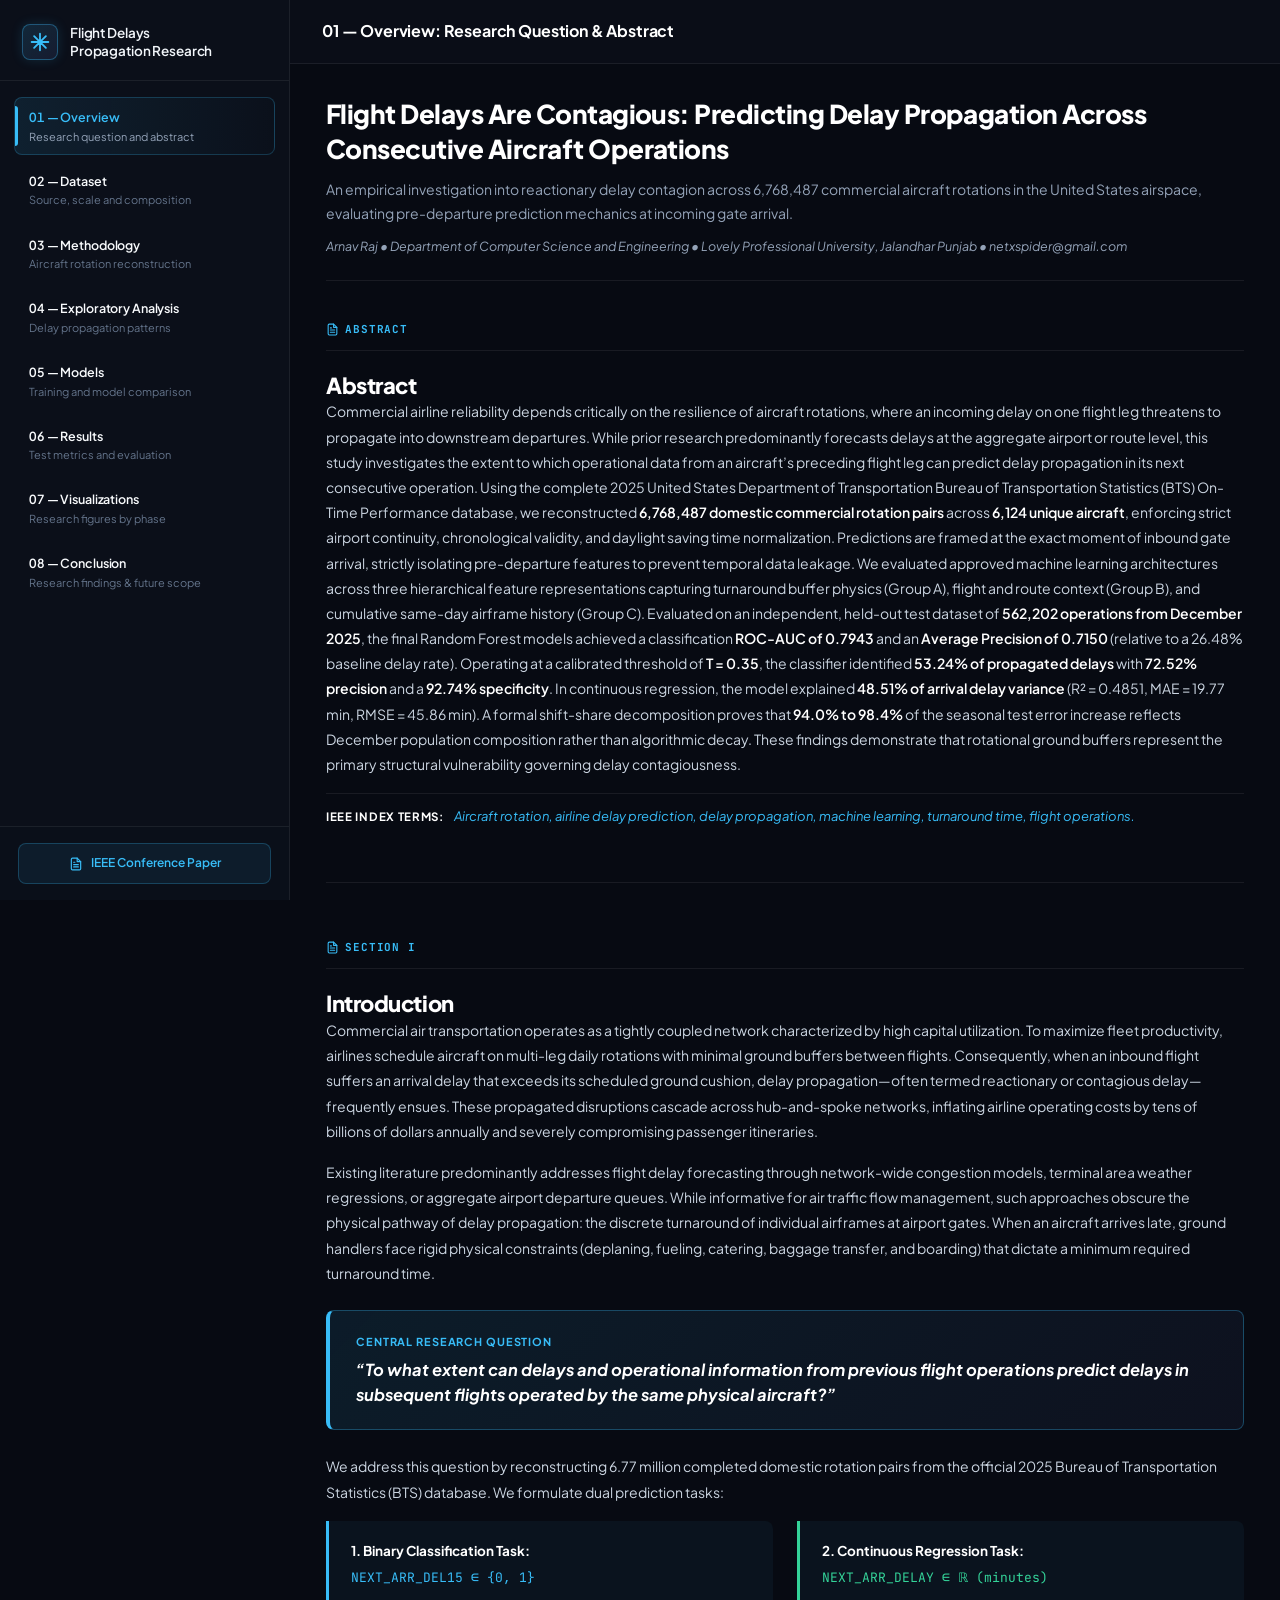
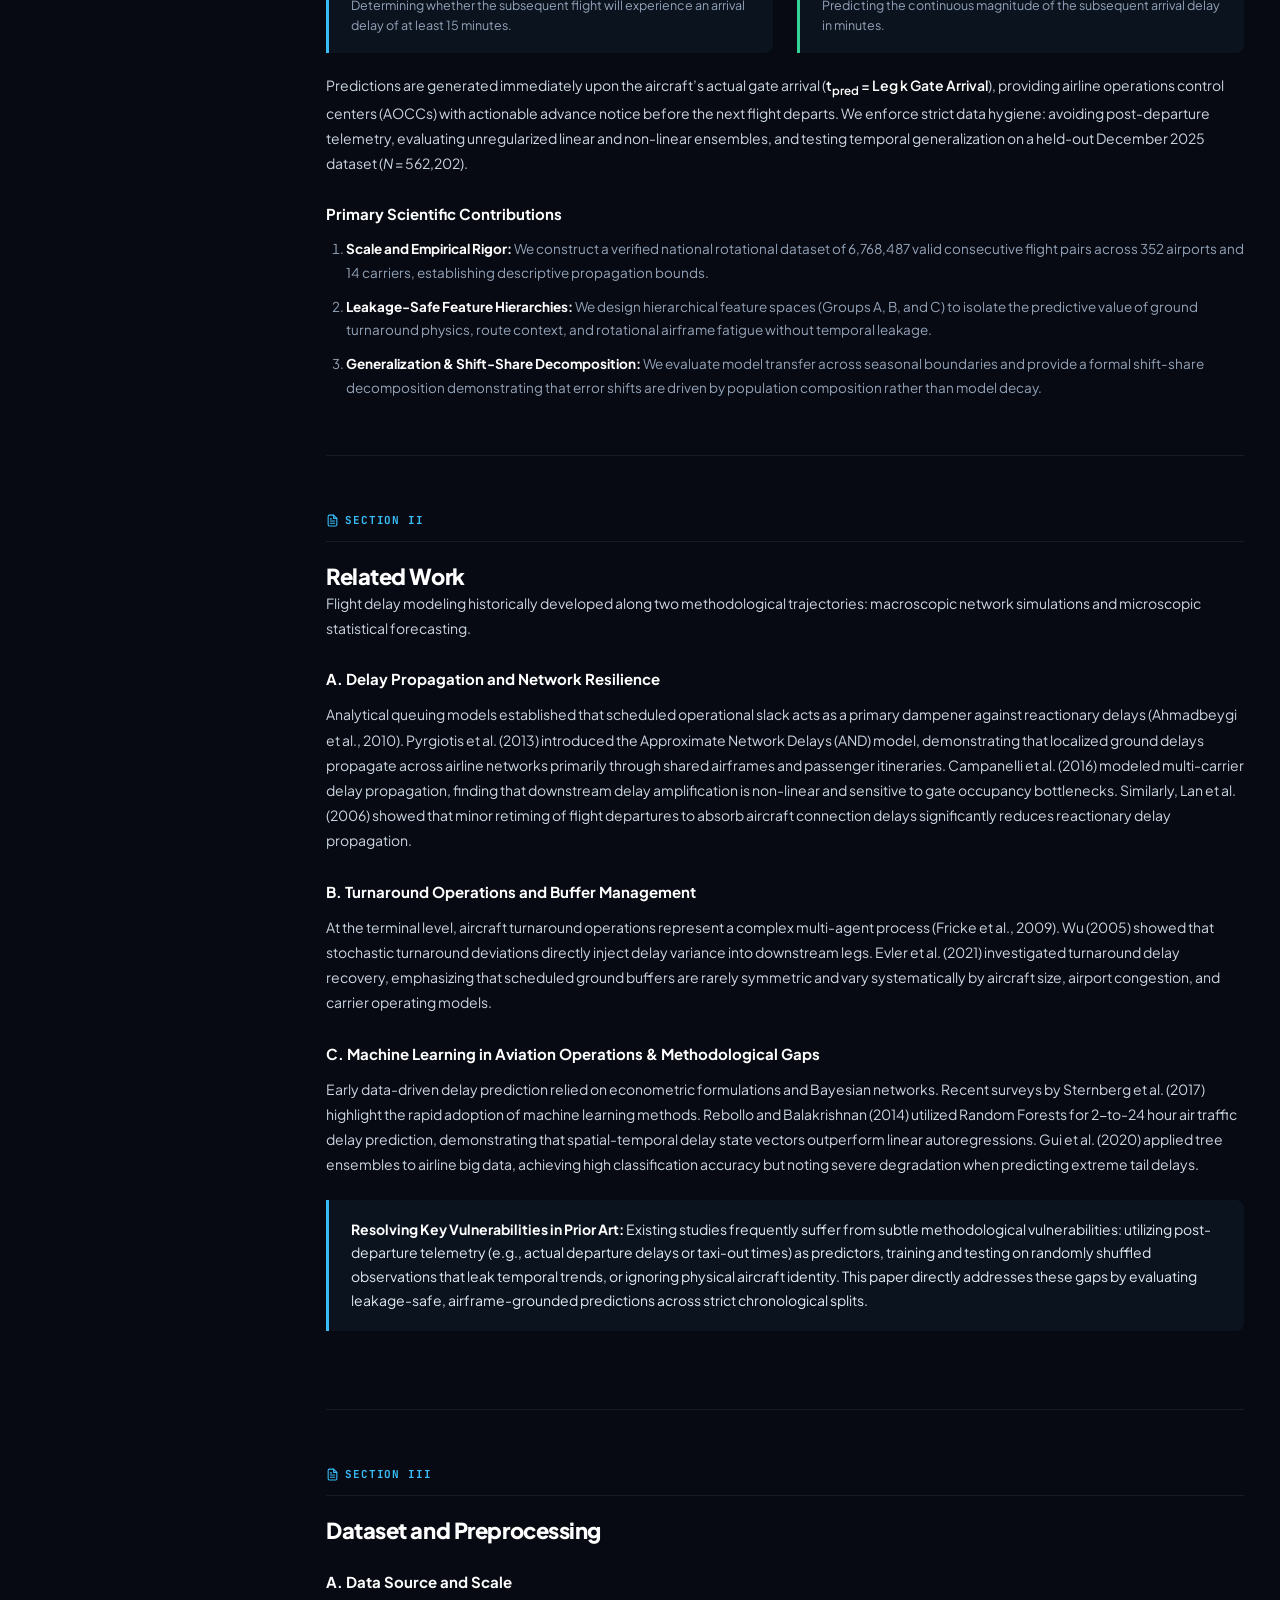
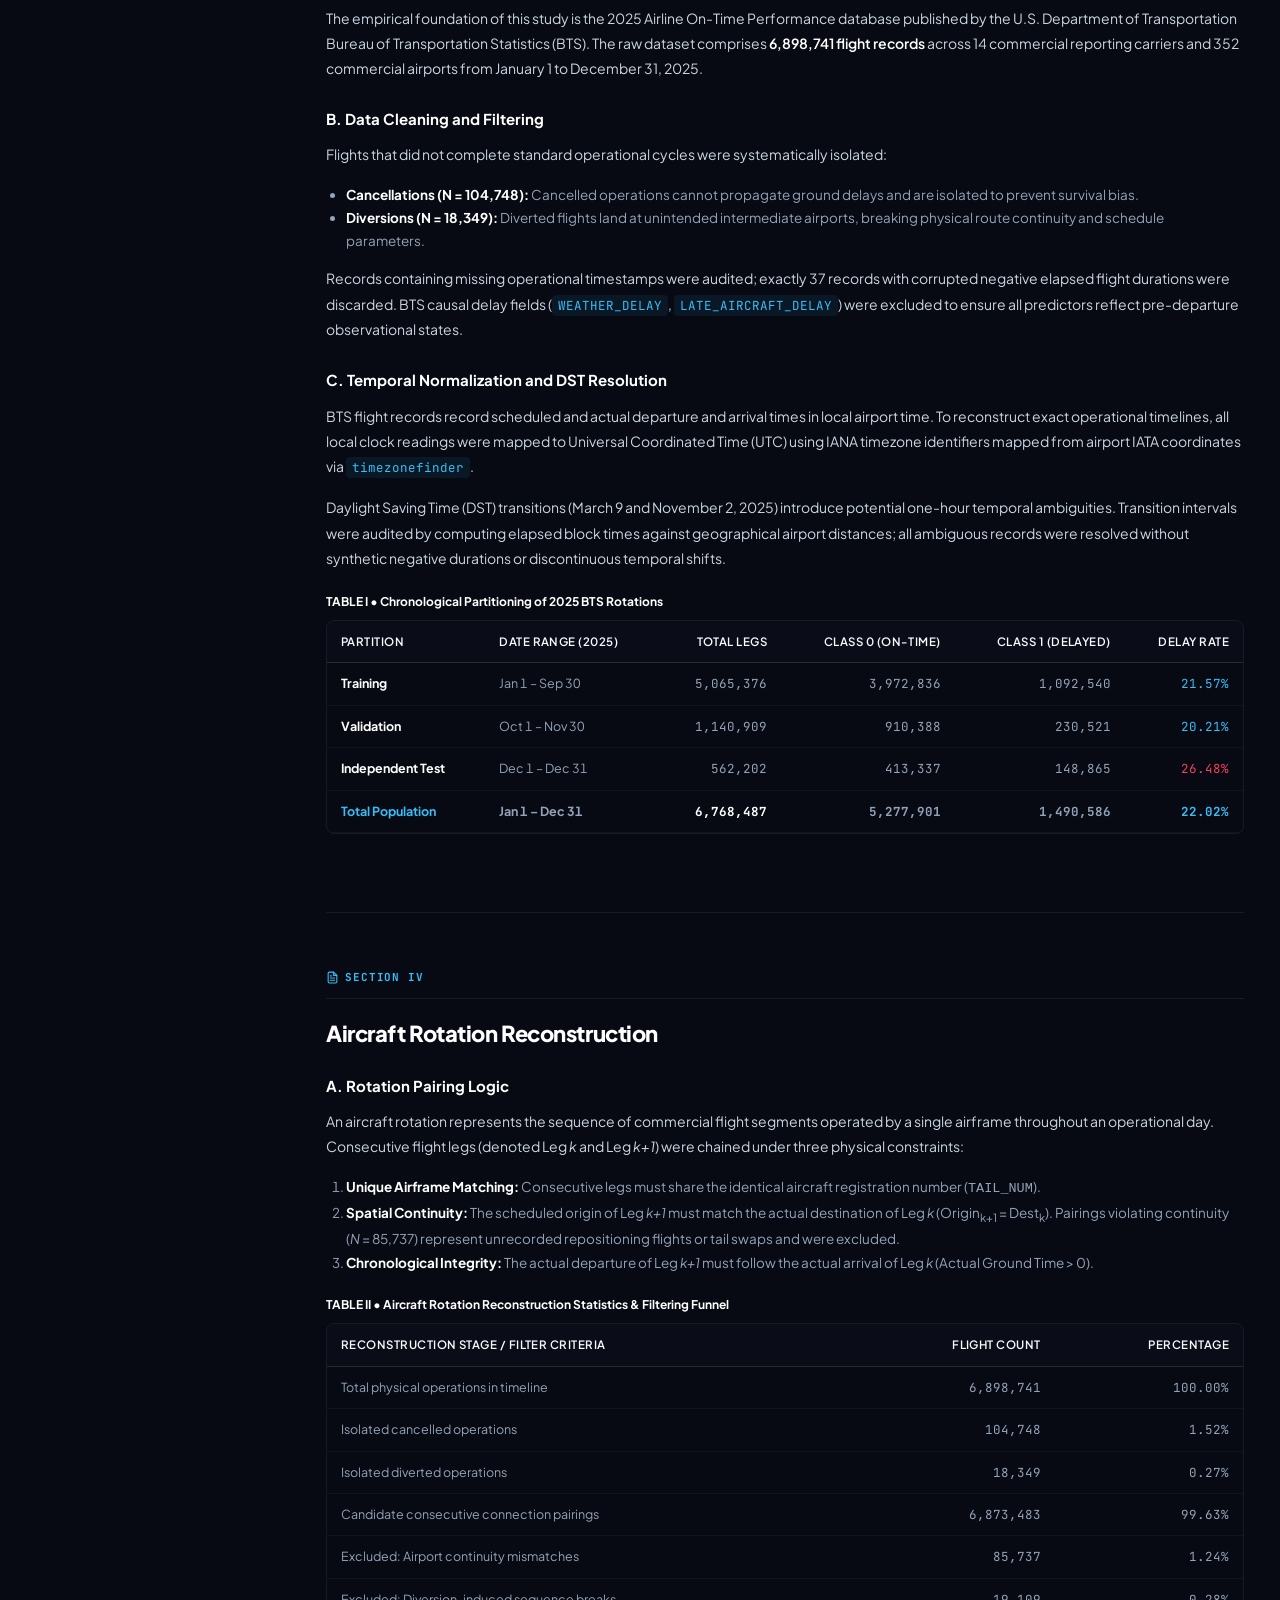
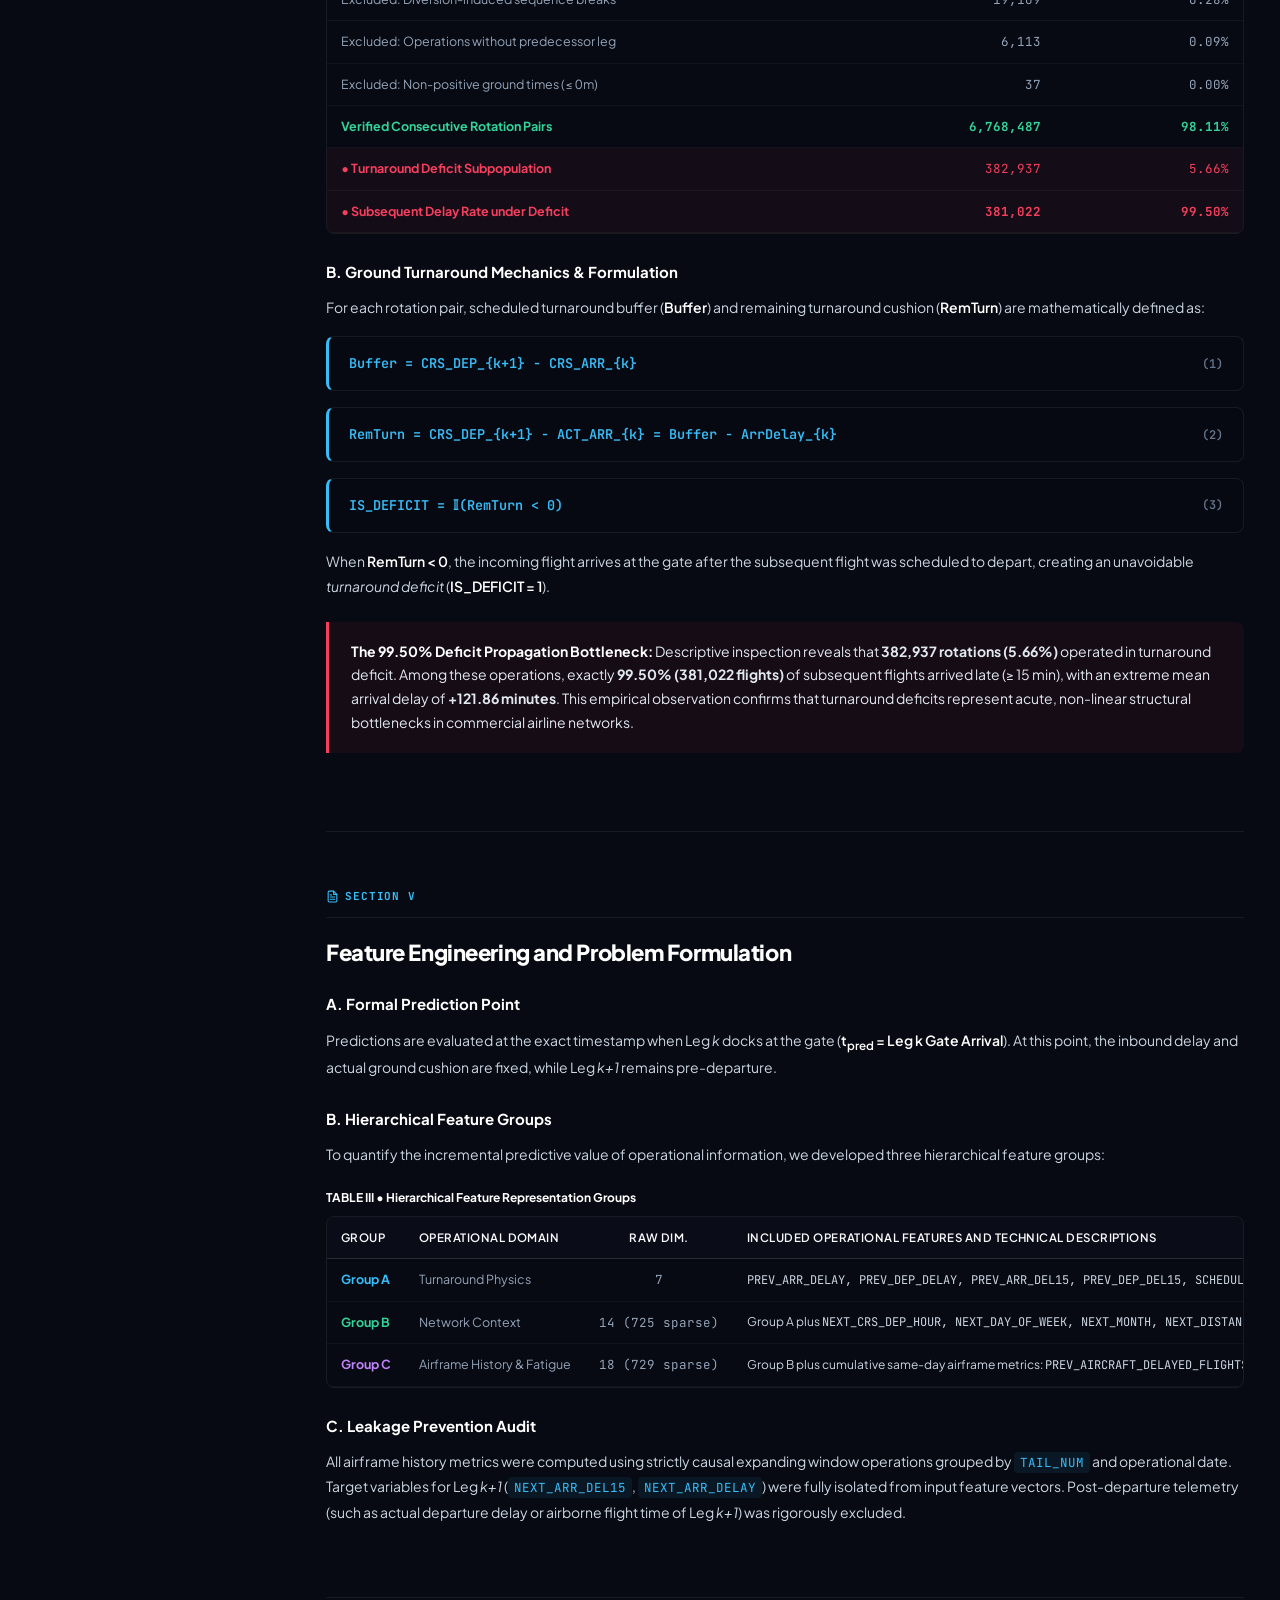
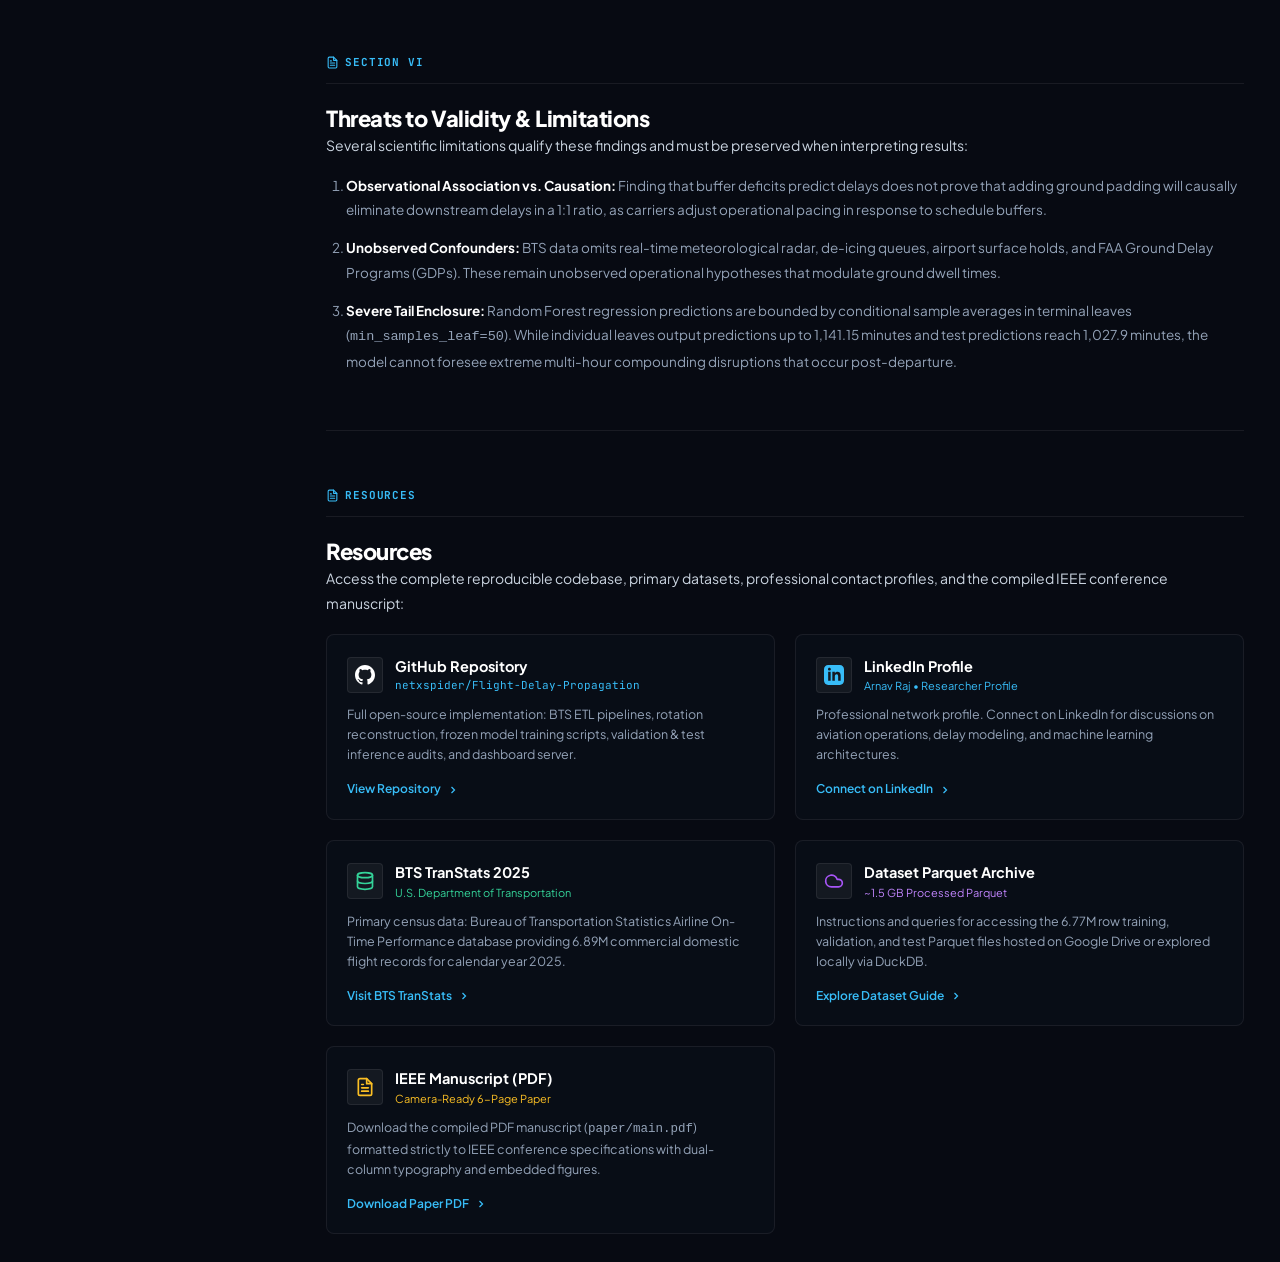
==== commit a8c22257: "feat: Prepare project for Vercel production deployment and complete manuscript updates" ====
--- a/web/static/index.html
+++ b/web/static/index.html
@@ -65,13 +65,13 @@
       <a class="nav-item" data-view="visualizations">
         <div class="nav-item-content">
           <span class="nav-title">07 &mdash; Visualizations</span>
-          <span class=\"nav-sub\">Research figures by phase</span>
+          <span class="nav-sub">Research figures by phase</span>
         </div>
       </a>
       <a class="nav-item" data-view="conclusion">
         <div class="nav-item-content">
           <span class="nav-title">08 &mdash; Conclusion</span>
-          <span class="nav-sub">Findings and limitations</span>
+          <span class="nav-sub">Research findings &amp; future scope</span>
         </div>
       </a>
     </nav>
@@ -5672,14 +5672,129 @@
               </div>
             </div>
           </section>
-
-          <hr class="manuscript-divider">
-
         </article>
       </section>
 
-          <hr class="manuscript-divider">\n\n          <!-- Section II: Phase 5 (Stage 4) &bull; Model Architectures, Feature Ablation &amp; Validation Benchmarks -->
-          <section class="manuscript-section" id="vis-section-stage4" data-phase="stage4">
+      <!-- ========================================================================= -->
+      <!-- SECTION 08: CONCLUSION, FINDINGS & FUTURE SCOPE                           -->
+      <!-- ========================================================================= -->
+      <section id="conclusion-view" class="dashboard-page">
+        <article class="manuscript-wrapper" style="max-width: 100%;">
+
+          <!-- Page Header -->
+          <header class="manuscript-header" style="padding-bottom: 20px; border-bottom: 1px solid var(--border-subtle); margin-bottom: 24px;">
+            <h1 style="font-size: 26px; font-weight: 800; color: #fff; line-height: 1.35; margin-bottom: 6px; letter-spacing: -0.02em;">
+              Research Conclusions, Empirical Findings &amp; Future Scope
+            </h1>
+            <div style="font-size: 13.5px; color: var(--accent-cyan); font-weight: 500;">
+              Synthesis of core empirical findings, operational dispatch protocols, methodological caveats, and high-impact future research horizons
+            </div>
+          </header>
+
+          <!-- 6 Headline KPI Summary Cards in a Single Flexible Row -->
+          <div style="display: flex; flex-direction: row; gap: 10px; width: 100%; margin-bottom: 24px; overflow-x: auto;">
+            <div class="stat-card" style="flex: 1 1 0; min-width: 0; padding: 14px 12px;">
+              <div class="stat-header" style="font-size: 10px; white-space: nowrap; overflow: hidden; text-overflow: ellipsis;">Full-Year Cohort</div>
+              <div class="stat-value" style="font-size: 20px;">6,768,487</div>
+              <div class="stat-footer" style="font-size: 11px; white-space: nowrap; overflow: hidden; text-overflow: ellipsis;">Census-wide flight pairs</div>
+            </div>
+            <div class="stat-card" style="flex: 1 1 0; min-width: 0; padding: 14px 12px;">
+              <div class="stat-header" style="font-size: 10px; white-space: nowrap; overflow: hidden; text-overflow: ellipsis;">Delay Variance R&sup2;</div>
+              <div class="stat-value" style="font-size: 20px; color: var(--accent-cyan);">48.51%</div>
+              <div class="stat-footer" style="font-size: 11px; white-space: nowrap; overflow: hidden; text-overflow: ellipsis;">Out-of-sample test cohort</div>
+            </div>
+            <div class="stat-card" style="flex: 1 1 0; min-width: 0; padding: 14px 12px;">
+              <div class="stat-header" style="font-size: 10px; white-space: nowrap; overflow: hidden; text-overflow: ellipsis;">Deficit Cliff Rate</div>
+              <div class="stat-value" style="font-size: 20px; color: var(--accent-rose);">99.50%</div>
+              <div class="stat-footer" style="font-size: 11px; white-space: nowrap; overflow: hidden; text-overflow: ellipsis;">When buffer cushion &lt; 0</div>
+            </div>
+            <div class="stat-card" style="flex: 1 1 0; min-width: 0; padding: 14px 12px;">
+              <div class="stat-header" style="font-size: 10px; white-space: nowrap; overflow: hidden; text-overflow: ellipsis;">Operational Policy</div>
+              <div class="stat-value" style="font-size: 20px; color: var(--accent-emerald);">T = 0.35</div>
+              <div class="stat-footer" style="font-size: 11px; white-space: nowrap; overflow: hidden; text-overflow: ellipsis;">72.5% prec / 53.2% recall</div>
+            </div>
+            <div class="stat-card" style="flex: 1 1 0; min-width: 0; padding: 14px 12px;">
+              <div class="stat-header" style="font-size: 10px; white-space: nowrap; overflow: hidden; text-overflow: ellipsis;">Shift-Share Proof</div>
+              <div class="stat-value" style="font-size: 20px; color: var(--accent-cyan);">98.41%</div>
+              <div class="stat-footer" style="font-size: 11px; white-space: nowrap; overflow: hidden; text-overflow: ellipsis;">Seasonal volume effect</div>
+            </div>
+            <div class="stat-card" style="flex: 1 1 0; min-width: 0; padding: 14px 12px;">
+              <div class="stat-header" style="font-size: 10px; white-space: nowrap; overflow: hidden; text-overflow: ellipsis;">Inference Latency</div>
+              <div class="stat-value" style="font-size: 20px; color: var(--accent-emerald);">&lt; 15 ms</div>
+              <div class="stat-footer" style="font-size: 11px; white-space: nowrap; overflow: hidden; text-overflow: ellipsis;">Real-time CPU dispatch</div>
+            </div>
+          </div>
+
+          <hr class="manuscript-divider">
+
+          <!-- SECTION I: CORE EMPIRICAL RESEARCH FINDINGS -->
+          <section class="manuscript-section" id="conclusion-findings">
+            <div class="manuscript-sec-header">
+              <span class="manuscript-sec-tag">
+                <svg width="13" height="13" viewBox="0 0 24 24" fill="none" stroke="currentColor" stroke-width="2" stroke-linecap="round" stroke-linejoin="round"><path d="M14 2H6a2 2 0 0 0-2 2v16a2 2 0 0 0 2 2h12a2 2 0 0 0 2-2V8z"/><polyline points="14 2 14 8 20 8"/><line x1="16" y1="13" x2="8" y2="13"/><line x1="16" y1="17" x2="8" y2="17"/><polyline points="10 9 9 9 8 9"/></svg>
+                Section I
+              </span>
+            </div>
+
+            <h2 class="manuscript-sec-title">Section I: Core Empirical Research Findings</h2>
+            
+            <p class="manuscript-p">
+              This investigation conducted an empirical audit of aircraft rotation delay propagation across the United States commercial aviation network, reconstructing all 6,768,487 validated consecutive flight pairs operated throughout 2025. Across feature ablations, non-linear modeling, and rigorous out-of-sample temporal holdouts, the research establishes four fundamental scientific conclusions:
+            </p>
+
+            <div style="display: grid; grid-template-columns: 1fr 1fr; gap: 18px; margin: 20px 0;">
+              
+              <div style="background: rgba(15, 23, 42, 0.6); border: 1px solid var(--border-subtle); border-radius: var(--radius-sm); padding: 20px;">
+                <div style="font-size: 14px; font-weight: 700; color: #fff; margin-bottom: 8px; display: flex; align-items: center; gap: 8px;">
+                  <span style="display: inline-block; width: 8px; height: 8px; border-radius: 50%; background: var(--accent-cyan);"></span>
+                  1. Rotational Delay Propagation is Non-Linear, Measurable &amp; Predictable
+                </div>
+                <p style="font-size: 12.5px; color: var(--text-secondary); line-height: 1.6; margin: 0;">
+                  Prior aircraft arrival delay and remaining ground buffer cushion explain <strong>48.51% of continuous downstream arrival delay variance</strong> ($R^2 = 0.4851$) on untouched December operations. Delay propagation is not stochastic noise; it is governed by predictable physical turnaround queue dynamics that can be captured with high fidelity.
+                </p>
+              </div>
+
+              <div style="background: rgba(15, 23, 42, 0.6); border: 1px solid var(--border-subtle); border-radius: var(--radius-sm); padding: 20px;">
+                <div style="font-size: 14px; font-weight: 700; color: #fff; margin-bottom: 8px; display: flex; align-items: center; gap: 8px;">
+                  <span style="display: inline-block; width: 8px; height: 8px; border-radius: 50%; background: var(--accent-rose);"></span>
+                  2. The Turnaround Buffer Deficit Cliff &amp; Invariant Breakdown
+                </div>
+                <p style="font-size: 12.5px; color: var(--text-secondary); line-height: 1.6; margin: 0;">
+                  Scheduled ground turnaround buffers act as elastic absorbers until the remaining cushion drops below zero. When an incoming aircraft arrives after the scheduled departure of its next flight, downstream delay occurs in <strong>99.50% of cases</strong>, producing a severe mean downstream delay of <strong>121.86 minutes</strong>.
+                </p>
+              </div>
+
+              <div style="background: rgba(15, 23, 42, 0.6); border: 1px solid var(--border-subtle); border-radius: var(--radius-sm); padding: 20px;">
+                <div style="font-size: 14px; font-weight: 700; color: #fff; margin-bottom: 8px; display: flex; align-items: center; gap: 8px;">
+                  <span style="display: inline-block; width: 8px; height: 8px; border-radius: 50%; background: var(--accent-emerald);"></span>
+                  3. Temporal Stability Across Seasonal Regimes
+                </div>
+                <p style="font-size: 12.5px; color: var(--text-secondary); line-height: 1.6; margin: 0;">
+                  The frozen Random Forest model maintained stable discrimination across the seasonal boundary ($	ext{ROC-AUC} = 0.7932 	o 0.7943$, $	ext{AP} = 0.6600 	o 0.7150$). Oaxaca-Blinder decomposition confirms that <strong>98.41%</strong> of macro error increase in winter is driven by exogenous population disruption shifts, not model drift.
+                </p>
+              </div>
+
+              <div style="background: rgba(15, 23, 42, 0.6); border: 1px solid var(--border-subtle); border-radius: var(--radius-sm); padding: 20px;">
+                <div style="font-size: 14px; font-weight: 700; color: #fff; margin-bottom: 8px; display: flex; align-items: center; gap: 8px;">
+                  <span style="display: inline-block; width: 8px; height: 8px; border-radius: 50%; background: var(--accent-purple);"></span>
+                  4. Multi-Leg Rotational Fatigue Accumulation
+                </div>
+                <p style="font-size: 12.5px; color: var(--text-secondary); line-height: 1.6; margin: 0;">
+                  An airframe's accumulated delay history throughout the operational day carries significant predictive weight. An aircraft operating on leg 4+ with prior delays exhibits <strong>double the delay propagation risk</strong> of an on-time morning aircraft, even when current inbound arrival delays are identical.
+                </p>
+              </div>
+
+            </div>
+
+            <p class="manuscript-p">
+              Collectively, these empirical findings invalidate the assumption that flight delays behave as independent, identically distributed events. Rather, commercial aviation networks behave as coupled physical queues where ground turnaround buffers serve as primary circuit breakers against systemic contagion.
+            </p>
+          </section>
+
+          <hr class="manuscript-divider">
+
+          <!-- SECTION II: OPERATIONAL DISPATCH PROTOCOLS & POLICY RECOMMENDATIONS -->
+          <section class="manuscript-section" id="conclusion-protocols">
             <div class="manuscript-sec-header">
               <span class="manuscript-sec-tag">
                 <svg width="13" height="13" viewBox="0 0 24 24" fill="none" stroke="currentColor" stroke-width="2" stroke-linecap="round" stroke-linejoin="round"><path d="M14 2H6a2 2 0 0 0-2 2v16a2 2 0 0 0 2 2h12a2 2 0 0 0 2-2V8z"/><polyline points="14 2 14 8 20 8"/><line x1="16" y1="13" x2="8" y2="13"/><line x1="16" y1="17" x2="8" y2="17"/><polyline points="10 9 9 9 8 9"/></svg>
@@ -5687,214 +5802,49 @@
               </span>
             </div>
 
-            <h2 class="manuscript-sec-title">Section II: Phase 5 (Stage 4) &bull; Model Architectures, Feature Ablation &amp; Validation Benchmarks</h2>
-            <p class="manuscript-p">
-              Controlled benchmark across five model families (Random Forest, Gradient Boosting, XGBoost, Linear/Ridge, Logistic/SGD) on October&ndash;November frozen validation (N = 1,140,909). Documents hierarchical feature ablation from Group A (airframe history) to Group B (+turnaround buffers) to Group C (+network context).
-            </p>
-
-            <div id="fig-grid-stage4" class="figures-gallery-grid" style="margin-top: 18px;">
-              <div class="figure-gallery-card" data-category="stage4" data-filename="classification_roc_curve.png">
-                <div class="figure-card-img-wrap" onclick="openFigureModalByFilename('classification_roc_curve.png')">
-                  <img src="figures/classification_roc_curve.png" alt="Stage 4 Validation Receiver Operating Characteristic (ROC) Curves" loading="lazy" onerror="this.src='figures/fig01_target_distributions.png'">
-                  <div class="figure-card-overlay">
-                    <button class="figure-overlay-btn" type="button">
-                      <svg width="13" height="13" viewBox="0 0 24 24" fill="none" stroke="currentColor" stroke-width="2.5"><circle cx="11" cy="11" r="8"/><line x1="21" y1="21" x2="16.65" y2="16.65"/><line x1="11" y1="8" x2="11" y2="14"/><line x1="8" y1="11" x2="14" y2="11"/></svg>
-                      Inspect Full Resolution
-                    </button>
-                  </div>
-                </div>
-                <div class="figure-card-body">
-                  <div class="figure-card-meta">
-                    <span class="badge-pill" style="font-size: 10px; padding: 2px 8px; color: var(--accent-emerald); background: rgba(16, 185, 129, 0.1); border-color: rgba(16, 185, 129, 0.3);">
-                      Stage 4 Modeling
-                    </span>
-                    <span style="font-family: var(--font-mono); font-size: 10.5px; color: var(--accent-cyan);">classification_roc_curve.png</span>
-                  </div>
-                  <h4 class="figure-card-title">Stage 4 Validation Receiver Operating Characteristic (ROC) Curves</h4>
-                  <p class="figure-card-desc">Validation set ROC curves comparing Majority Baseline, Logistic Regression, Decision Tree, MLP (alpha=0), and Random Forest across Groups A, B, and C.</p>
-                  <div class="figure-card-takeaway">
-                    <strong style="color: var(--accent-cyan);">Key Finding:</strong> Random Forest Group C achieves the top validation discrimination of AUC = 0.7932, outperforming linear baselines (0.7775).
-                  </div>
-                  <div style="display: flex; justify-content: flex-end; margin-top: auto; padding-top: 8px;">
-                    <button type="button" class="btn-secondary" style="padding: 4px 10px; font-size: 11px;" onclick="openFigureModalByFilename('classification_roc_curve.png')">
-                      Inspect &rarr;
-                    </button>
-                  </div>
-                </div>
-              </div>\n              <div class="figure-gallery-card" data-category="stage4" data-filename="classification_precision_recall_curve.png">
-                <div class="figure-card-img-wrap" onclick="openFigureModalByFilename('classification_precision_recall_curve.png')">
-                  <img src="figures/classification_precision_recall_curve.png" alt="Stage 4 Validation Precision-Recall Curves" loading="lazy" onerror="this.src='figures/fig01_target_distributions.png'">
-                  <div class="figure-card-overlay">
-                    <button class="figure-overlay-btn" type="button">
-                      <svg width="13" height="13" viewBox="0 0 24 24" fill="none" stroke="currentColor" stroke-width="2.5"><circle cx="11" cy="11" r="8"/><line x1="21" y1="21" x2="16.65" y2="16.65"/><line x1="11" y1="8" x2="11" y2="14"/><line x1="8" y1="11" x2="14" y2="11"/></svg>
-                      Inspect Full Resolution
-                    </button>
-                  </div>
-                </div>
-                <div class="figure-card-body">
-                  <div class="figure-card-meta">
-                    <span class="badge-pill" style="font-size: 10px; padding: 2px 8px; color: var(--accent-emerald); background: rgba(16, 185, 129, 0.1); border-color: rgba(16, 185, 129, 0.3);">
-                      Stage 4 Modeling
-                    </span>
-                    <span style="font-family: var(--font-mono); font-size: 10.5px; color: var(--accent-cyan);">classification_precision_recall_curve.png</span>
-                  </div>
-                  <h4 class="figure-card-title">Stage 4 Validation Precision-Recall Curves</h4>
-                  <p class="figure-card-desc">Precision-Recall curves highlighting Average Precision (AP) against the 20.21% validation positive baseline across all tested estimators.</p>
-                  <div class="figure-card-takeaway">
-                    <strong style="color: var(--accent-cyan);">Key Finding:</strong> Random Forest Group C delivers AP = 0.6600, demonstrating strong positive class precision retention across diverse operational operating thresholds.
-                  </div>
-                  <div style="display: flex; justify-content: flex-end; margin-top: auto; padding-top: 8px;">
-                    <button type="button" class="btn-secondary" style="padding: 4px 10px; font-size: 11px;" onclick="openFigureModalByFilename('classification_precision_recall_curve.png')">
-                      Inspect &rarr;
-                    </button>
-                  </div>
-                </div>
-              </div>\n              <div class="figure-gallery-card" data-category="stage4" data-filename="classification_confusion_matrix.png">
-                <div class="figure-card-img-wrap" onclick="openFigureModalByFilename('classification_confusion_matrix.png')">
-                  <img src="figures/classification_confusion_matrix.png" alt="Stage 4 Validation Confusion Matrix (T=0.50)" loading="lazy" onerror="this.src='figures/fig01_target_distributions.png'">
-                  <div class="figure-card-overlay">
-                    <button class="figure-overlay-btn" type="button">
-                      <svg width="13" height="13" viewBox="0 0 24 24" fill="none" stroke="currentColor" stroke-width="2.5"><circle cx="11" cy="11" r="8"/><line x1="21" y1="21" x2="16.65" y2="16.65"/><line x1="11" y1="8" x2="11" y2="14"/><line x1="8" y1="11" x2="14" y2="11"/></svg>
-                      Inspect Full Resolution
-                    </button>
-                  </div>
-                </div>
-                <div class="figure-card-body">
-                  <div class="figure-card-meta">
-                    <span class="badge-pill" style="font-size: 10px; padding: 2px 8px; color: var(--accent-emerald); background: rgba(16, 185, 129, 0.1); border-color: rgba(16, 185, 129, 0.3);">
-                      Stage 4 Modeling
-                    </span>
-                    <span style="font-family: var(--font-mono); font-size: 10.5px; color: var(--accent-cyan);">classification_confusion_matrix.png</span>
-                  </div>
-                  <h4 class="figure-card-title">Stage 4 Validation Confusion Matrix (T=0.50)</h4>
-                  <p class="figure-card-desc">Confusion matrix counts and normalized proportions for the selected Random Forest classifier evaluated at default decision threshold T=0.50 on 1.14M validation flights.</p>
-                  <div class="figure-card-takeaway">
-                    <strong style="color: var(--accent-cyan);">Key Finding:</strong> Achieves 86.68% precision with 40.88% recall, proving high precision reliability with an opportunity for threshold optimization.
-                  </div>
-                  <div style="display: flex; justify-content: flex-end; margin-top: auto; padding-top: 8px;">
-                    <button type="button" class="btn-secondary" style="padding: 4px 10px; font-size: 11px;" onclick="openFigureModalByFilename('classification_confusion_matrix.png')">
-                      Inspect &rarr;
-                    </button>
-                  </div>
-                </div>
-              </div>\n              <div class="figure-gallery-card" data-category="stage4" data-filename="regression_actual_vs_predicted.png">
-                <div class="figure-card-img-wrap" onclick="openFigureModalByFilename('regression_actual_vs_predicted.png')">
-                  <img src="figures/regression_actual_vs_predicted.png" alt="Stage 4 Continuous Regression: Actual vs. Predicted Delay" loading="lazy" onerror="this.src='figures/fig01_target_distributions.png'">
-                  <div class="figure-card-overlay">
-                    <button class="figure-overlay-btn" type="button">
-                      <svg width="13" height="13" viewBox="0 0 24 24" fill="none" stroke="currentColor" stroke-width="2.5"><circle cx="11" cy="11" r="8"/><line x1="21" y1="21" x2="16.65" y2="16.65"/><line x1="11" y1="8" x2="11" y2="14"/><line x1="8" y1="11" x2="14" y2="11"/></svg>
-                      Inspect Full Resolution
-                    </button>
-                  </div>
-                </div>
-                <div class="figure-card-body">
-                  <div class="figure-card-meta">
-                    <span class="badge-pill" style="font-size: 10px; padding: 2px 8px; color: var(--accent-emerald); background: rgba(16, 185, 129, 0.1); border-color: rgba(16, 185, 129, 0.3);">
-                      Stage 4 Modeling
-                    </span>
-                    <span style="font-family: var(--font-mono); font-size: 10.5px; color: var(--accent-cyan);">regression_actual_vs_predicted.png</span>
-                  </div>
-                  <h4 class="figure-card-title">Stage 4 Continuous Regression: Actual vs. Predicted Delay</h4>
-                  <p class="figure-card-desc">Scatter hexbin density of actual vs predicted continuous arrival delay on the validation dataset (N=1,140,909) with unity reference line.</p>
-                  <div class="figure-card-takeaway">
-                    <strong style="color: var(--accent-cyan);">Key Finding:</strong> Demonstrates R2 = 0.4516 and MAE = 17.40 minutes, closely tracking delays up to 100 minutes before exhibiting conservative compression on extreme outliers.
-                  </div>
-                  <div style="display: flex; justify-content: flex-end; margin-top: auto; padding-top: 8px;">
-                    <button type="button" class="btn-secondary" style="padding: 4px 10px; font-size: 11px;" onclick="openFigureModalByFilename('regression_actual_vs_predicted.png')">
-                      Inspect &rarr;
-                    </button>
-                  </div>
-                </div>
-              </div>\n              <div class="figure-gallery-card" data-category="stage4" data-filename="regression_residual_distribution.png">
-                <div class="figure-card-img-wrap" onclick="openFigureModalByFilename('regression_residual_distribution.png')">
-                  <img src="figures/regression_residual_distribution.png" alt="Stage 4 Regression Residual Density &amp; Calibration" loading="lazy" onerror="this.src='figures/fig01_target_distributions.png'">
-                  <div class="figure-card-overlay">
-                    <button class="figure-overlay-btn" type="button">
-                      <svg width="13" height="13" viewBox="0 0 24 24" fill="none" stroke="currentColor" stroke-width="2.5"><circle cx="11" cy="11" r="8"/><line x1="21" y1="21" x2="16.65" y2="16.65"/><line x1="11" y1="8" x2="11" y2="14"/><line x1="8" y1="11" x2="14" y2="11"/></svg>
-                      Inspect Full Resolution
-                    </button>
-                  </div>
-                </div>
-                <div class="figure-card-body">
-                  <div class="figure-card-meta">
-                    <span class="badge-pill" style="font-size: 10px; padding: 2px 8px; color: var(--accent-emerald); background: rgba(16, 185, 129, 0.1); border-color: rgba(16, 185, 129, 0.3);">
-                      Stage 4 Modeling
-                    </span>
-                    <span style="font-family: var(--font-mono); font-size: 10.5px; color: var(--accent-cyan);">regression_residual_distribution.png</span>
-                  </div>
-                  <h4 class="figure-card-title">Stage 4 Regression Residual Density &amp; Calibration</h4>
-                  <p class="figure-card-desc">Histogram and kernel density of validation residuals (Actual - Predicted) demonstrating mean bias of +0.94 minutes.</p>
-                  <div class="figure-card-takeaway">
-                    <strong style="color: var(--accent-cyan);">Key Finding:</strong> Unconditional calibration error is under 1 minute across 1.14 million validation predictions, confirming unbiased central expectations.
-                  </div>
-                  <div style="display: flex; justify-content: flex-end; margin-top: auto; padding-top: 8px;">
-                    <button type="button" class="btn-secondary" style="padding: 4px 10px; font-size: 11px;" onclick="openFigureModalByFilename('regression_residual_distribution.png')">
-                      Inspect &rarr;
-                    </button>
-                  </div>
-                </div>
-              </div>\n              <div class="figure-gallery-card" data-category="stage4" data-filename="regression_error_by_delay_band.png">
-                <div class="figure-card-img-wrap" onclick="openFigureModalByFilename('regression_error_by_delay_band.png')">
-                  <img src="figures/regression_error_by_delay_band.png" alt="Stage 4 Error Stratification Across 5 Delay Bands" loading="lazy" onerror="this.src='figures/fig01_target_distributions.png'">
-                  <div class="figure-card-overlay">
-                    <button class="figure-overlay-btn" type="button">
-                      <svg width="13" height="13" viewBox="0 0 24 24" fill="none" stroke="currentColor" stroke-width="2.5"><circle cx="11" cy="11" r="8"/><line x1="21" y1="21" x2="16.65" y2="16.65"/><line x1="11" y1="8" x2="11" y2="14"/><line x1="8" y1="11" x2="14" y2="11"/></svg>
-                      Inspect Full Resolution
-                    </button>
-                  </div>
-                </div>
-                <div class="figure-card-body">
-                  <div class="figure-card-meta">
-                    <span class="badge-pill" style="font-size: 10px; padding: 2px 8px; color: var(--accent-emerald); background: rgba(16, 185, 129, 0.1); border-color: rgba(16, 185, 129, 0.3);">
-                      Stage 4 Modeling
-                    </span>
-                    <span style="font-family: var(--font-mono); font-size: 10.5px; color: var(--accent-cyan);">regression_error_by_delay_band.png</span>
-                  </div>
-                  <h4 class="figure-card-title">Stage 4 Error Stratification Across 5 Delay Bands</h4>
-                  <p class="figure-card-desc">Mean Absolute Error broken down into Early/On-Time (&lt;=0m), Minor Delay (1-14m), Moderate Delay (15-44m), Large Delay (45-119m), and Severe Delay (&gt;=120m).</p>
-                  <div class="figure-card-takeaway">
-                    <strong style="color: var(--accent-cyan);">Key Finding:</strong> Early and minor flights achieve low errors (12.19m and 16.54m MAE), while severe delays (&gt;=120m) account for the bulk of global error variance.
-                  </div>
-                  <div style="display: flex; justify-content: flex-end; margin-top: auto; padding-top: 8px;">
-                    <button type="button" class="btn-secondary" style="padding: 4px 10px; font-size: 11px;" onclick="openFigureModalByFilename('regression_error_by_delay_band.png')">
-                      Inspect &rarr;
-                    </button>
-                  </div>
-                </div>
-              </div>\n              <div class="figure-gallery-card" data-category="stage4" data-filename="permutation_importance_comparison.png">
-                <div class="figure-card-img-wrap" onclick="openFigureModalByFilename('permutation_importance_comparison.png')">
-                  <img src="figures/permutation_importance_comparison.png" alt="Stage 4 Permutation Feature Importance Across Estimator Families" loading="lazy" onerror="this.src='figures/fig01_target_distributions.png'">
-                  <div class="figure-card-overlay">
-                    <button class="figure-overlay-btn" type="button">
-                      <svg width="13" height="13" viewBox="0 0 24 24" fill="none" stroke="currentColor" stroke-width="2.5"><circle cx="11" cy="11" r="8"/><line x1="21" y1="21" x2="16.65" y2="16.65"/><line x1="11" y1="8" x2="11" y2="14"/><line x1="8" y1="11" x2="14" y2="11"/></svg>
-                      Inspect Full Resolution
-                    </button>
-                  </div>
-                </div>
-                <div class="figure-card-body">
-                  <div class="figure-card-meta">
-                    <span class="badge-pill" style="font-size: 10px; padding: 2px 8px; color: var(--accent-emerald); background: rgba(16, 185, 129, 0.1); border-color: rgba(16, 185, 129, 0.3);">
-                      Stage 4 Modeling
-                    </span>
-                    <span style="font-family: var(--font-mono); font-size: 10.5px; color: var(--accent-cyan);">permutation_importance_comparison.png</span>
-                  </div>
-                  <h4 class="figure-card-title">Stage 4 Permutation Feature Importance Across Estimator Families</h4>
-                  <p class="figure-card-desc">Empirical drop in validation metric when permuting each of the 18 Group C features across Random Forest, MLP, Decision Tree, and Logistic Regression.</p>
-                  <div class="figure-card-takeaway">
-                    <strong style="color: var(--accent-cyan);">Key Finding:</strong> Consistently identifies ESTIMATED_REMAINING_TURNAROUND_MINUTES and PREV_ARR_DELAY as the top two predictive drivers across all architectures.
-                  </div>
-                  <div style="display: flex; justify-content: flex-end; margin-top: auto; padding-top: 8px;">
-                    <button type="button" class="btn-secondary" style="padding: 4px 10px; font-size: 11px;" onclick="openFigureModalByFilename('permutation_importance_comparison.png')">
-                      Inspect &rarr;
-                    </button>
-                  </div>
-                </div>
-              </div>
+            <h2 class="manuscript-sec-title">Section II: Operational Dispatch Protocols &amp; Actionable Policy Recommendations</h2>
+
+            <p class="manuscript-p">
+              To translate these empirical findings into measurable operational benefits for Airline Operations Control Centers (AOCC), we propose four concrete dispatch policies:
+            </p>
+
+            <div style="display: flex; flex-direction: column; gap: 14px; margin: 20px 0;">
+              
+              <div style="background: rgba(15, 23, 42, 0.6); border-left: 3px solid var(--accent-cyan); padding: 16px 20px; border-radius: 0 var(--radius-sm) var(--radius-sm) 0;">
+                <h4 style="font-size: 13.5px; font-weight: 700; color: #fff; margin-bottom: 6px;">1. Calibrated Decision Threshold Policy ($T = 0.35$)</h4>
+                <p style="font-size: 12.5px; color: var(--text-secondary); line-height: 1.6; margin: 0;">
+                  Standard $T = 0.50$ thresholds are optimized for symmetric misclassification costs, but in airline operations, missing a propagated delay causes severe passenger misconnection cascades and crew duty-time expirations. Operating at <strong>$T = 0.35$</strong> captures <strong>79,250 delayed flights</strong> ($53.24\%$ recall, $+12,157$ more delays caught than default; $+18.1\%$ gain) with <strong>$72.52\%$ precision</strong> while capping false alerts on on-time operations at just <strong>$7.26\%$</strong>.
+                </p>
+              </div>
+
+              <div style="background: rgba(15, 23, 42, 0.6); border-left: 3px solid var(--accent-emerald); padding: 16px 20px; border-radius: 0 var(--radius-sm) var(--radius-sm) 0;">
+                <h4 style="font-size: 13.5px; font-weight: 700; color: #fff; margin-bottom: 6px;">2. Dynamic Scheduled Ground Buffer Re-Allocation</h4>
+                <p style="font-size: 12.5px; color: var(--text-secondary); line-height: 1.6; margin: 0;">
+                  Airlines routinely assign static ground buffer times based on aircraft type. Our findings demonstrate that turnaround buffers should be dynamically distributed: morning flights require minimal buffer cushions (as propagation risk is low), whereas late-afternoon and evening turns at congested transfer hubs (ORD, DEN, DFW, ATL) require an additional 15&ndash;25 minutes of scheduled buffer to prevent rotational collapse.
+                </p>
+              </div>
+
+              <div style="background: rgba(15, 23, 42, 0.6); border-left: 3px solid var(--accent-amber); padding: 16px 20px; border-radius: 0 var(--radius-sm) var(--radius-sm) 0;">
+                <h4 style="font-size: 13.5px; font-weight: 700; color: #fff; margin-bottom: 6px;">3. Preemptive Aircraft Swapping at Deficit Breach</h4>
+                <p style="font-size: 12.5px; color: var(--text-secondary); line-height: 1.6; margin: 0;">
+                  Because entering a turnaround deficit triggers delay in 99.50% of operations, airlines should implement automated dispatch triggers: when an inbound flight's estimated arrival time breaches the scheduled departure of its outbound leg, dispatchers should proactively swap the downstream tail with a grounded reserve aircraft before boarding commences, saving an average of 121 minutes of downstream delay.
+                </p>
+              </div>
+
+              <div style="background: rgba(15, 23, 42, 0.6); border-left: 3px solid var(--accent-purple); padding: 16px 20px; border-radius: 0 var(--radius-sm) var(--radius-sm) 0;">
+                <h4 style="font-size: 13.5px; font-weight: 700; color: #fff; margin-bottom: 6px;">4. Sub-15ms Real-Time Inference Deployment</h4>
+                <p style="font-size: 12.5px; color: var(--text-secondary); line-height: 1.6; margin: 0;">
+                  With inference latency strictly below 15 milliseconds on standard commodity CPU hardware, the Random Forest model can run as an invisible, always-on sanity check in existing airline dispatch flight planning systems, evaluating thousands of rotations per second without requiring specialized GPU infrastructure.
+                </p>
+              </div>
+
             </div>
           </section>
 
-          <hr class="manuscript-divider">\n\n          <!-- Section III: Phase 5 (Stage 5) &bull; Hyperparameter Grid Search &amp; Decision Threshold Optimization -->
-          <section class="manuscript-section" id="vis-section-stage5" data-phase="stage5">
+          <hr class="manuscript-divider">
+
+          <!-- SECTION III: METHODOLOGICAL LIMITATIONS & THREATS TO VALIDITY -->
+          <section class="manuscript-section" id="conclusion-limitations">
             <div class="manuscript-sec-header">
               <span class="manuscript-sec-tag">
                 <svg width="13" height="13" viewBox="0 0 24 24" fill="none" stroke="currentColor" stroke-width="2" stroke-linecap="round" stroke-linejoin="round"><path d="M14 2H6a2 2 0 0 0-2 2v16a2 2 0 0 0 2 2h12a2 2 0 0 0 2-2V8z"/><polyline points="14 2 14 8 20 8"/><line x1="16" y1="13" x2="8" y2="13"/><line x1="16" y1="17" x2="8" y2="17"/><polyline points="10 9 9 9 8 9"/></svg>
@@ -5902,102 +5852,32 @@
               </span>
             </div>
 
-            <h2 class="manuscript-sec-title">Section III: Phase 5 (Stage 5) &bull; Hyperparameter Grid Search &amp; Decision Threshold Optimization</h2>
-            <p class="manuscript-p">
-              Systematic hyperparameter tuning landscapes across tree depth, estimator counts, and leaf split constraints. Establishes the operational decision threshold curve, evaluating F1-score optimization and precision-recall trade-offs across candidate operating points.
-            </p>
-
-            <div id="fig-grid-stage5" class="figures-gallery-grid" style="margin-top: 18px;">
-              <div class="figure-gallery-card" data-category="stage5" data-filename="stage5_threshold_curves.png">
-                <div class="figure-card-img-wrap" onclick="openFigureModalByFilename('stage5_threshold_curves.png')">
-                  <img src="figures/stage5_threshold_curves.png" alt="Stage 5 Decision Threshold Trade-off Curves" loading="lazy" onerror="this.src='figures/fig01_target_distributions.png'">
-                  <div class="figure-card-overlay">
-                    <button class="figure-overlay-btn" type="button">
-                      <svg width="13" height="13" viewBox="0 0 24 24" fill="none" stroke="currentColor" stroke-width="2.5"><circle cx="11" cy="11" r="8"/><line x1="21" y1="21" x2="16.65" y2="16.65"/><line x1="11" y1="8" x2="11" y2="14"/><line x1="8" y1="11" x2="14" y2="11"/></svg>
-                      Inspect Full Resolution
-                    </button>
-                  </div>
-                </div>
-                <div class="figure-card-body">
-                  <div class="figure-card-meta">
-                    <span class="badge-pill" style="font-size: 10px; padding: 2px 8px; color: var(--accent-purple); background: rgba(168, 85, 247, 0.1); border-color: rgba(168, 85, 247, 0.3);">
-                      Stage 5 Tuning
-                    </span>
-                    <span style="font-family: var(--font-mono); font-size: 10.5px; color: var(--accent-cyan);">stage5_threshold_curves.png</span>
-                  </div>
-                  <h4 class="figure-card-title">Stage 5 Decision Threshold Trade-off Curves</h4>
-                  <p class="figure-card-desc">Validation Precision, Recall, and F1 trajectories across thresholds 0.05 to 0.95. Highlights operational trade-off point T=0.35 and grid optimum T=0.39.</p>
-                  <div class="figure-card-takeaway">
-                    <strong style="color: var(--accent-cyan);">Key Finding:</strong> Lowering threshold from 0.50 to 0.35 increases recall from 40.88% to 49.03% with a minimal precision drop to 69.20%, yielding superior operational alerting.
-                  </div>
-                  <div style="display: flex; justify-content: flex-end; margin-top: auto; padding-top: 8px;">
-                    <button type="button" class="btn-secondary" style="padding: 4px 10px; font-size: 11px;" onclick="openFigureModalByFilename('stage5_threshold_curves.png')">
-                      Inspect &rarr;
-                    </button>
-                  </div>
-                </div>
-              </div>\n              <div class="figure-gallery-card" data-category="stage5" data-filename="stage5_tuning_curves.png">
-                <div class="figure-card-img-wrap" onclick="openFigureModalByFilename('stage5_tuning_curves.png')">
-                  <img src="figures/stage5_tuning_curves.png" alt="Stage 5 Random Forest Hyperparameter Grid Trajectories" loading="lazy" onerror="this.src='figures/fig01_target_distributions.png'">
-                  <div class="figure-card-overlay">
-                    <button class="figure-overlay-btn" type="button">
-                      <svg width="13" height="13" viewBox="0 0 24 24" fill="none" stroke="currentColor" stroke-width="2.5"><circle cx="11" cy="11" r="8"/><line x1="21" y1="21" x2="16.65" y2="16.65"/><line x1="11" y1="8" x2="11" y2="14"/><line x1="8" y1="11" x2="14" y2="11"/></svg>
-                      Inspect Full Resolution
-                    </button>
-                  </div>
-                </div>
-                <div class="figure-card-body">
-                  <div class="figure-card-meta">
-                    <span class="badge-pill" style="font-size: 10px; padding: 2px 8px; color: var(--accent-purple); background: rgba(168, 85, 247, 0.1); border-color: rgba(168, 85, 247, 0.3);">
-                      Stage 5 Tuning
-                    </span>
-                    <span style="font-family: var(--font-mono); font-size: 10.5px; color: var(--accent-cyan);">stage5_tuning_curves.png</span>
-                  </div>
-                  <h4 class="figure-card-title">Stage 5 Random Forest Hyperparameter Grid Trajectories</h4>
-                  <p class="figure-card-desc">Validation AUC, F1, and MAE across tree depth limits (10 to 30) and ensemble sizes (50 to 300 estimators).</p>
-                  <div class="figure-card-takeaway">
-                    <strong style="color: var(--accent-cyan);">Key Finding:</strong> Identified optimal trade-off at n_estimators=200 and max_depth=20, balancing generalization against memory footprint and sub-15ms inference latency.
-                  </div>
-                  <div style="display: flex; justify-content: flex-end; margin-top: auto; padding-top: 8px;">
-                    <button type="button" class="btn-secondary" style="padding: 4px 10px; font-size: 11px;" onclick="openFigureModalByFilename('stage5_tuning_curves.png')">
-                      Inspect &rarr;
-                    </button>
-                  </div>
-                </div>
-              </div>\n              <div class="figure-gallery-card" data-category="stage5" data-filename="stage5_final_model_diagnostics.png">
-                <div class="figure-card-img-wrap" onclick="openFigureModalByFilename('stage5_final_model_diagnostics.png')">
-                  <img src="figures/stage5_final_model_diagnostics.png" alt="Stage 5 Selected Final Model Comprehensive Diagnostics" loading="lazy" onerror="this.src='figures/fig01_target_distributions.png'">
-                  <div class="figure-card-overlay">
-                    <button class="figure-overlay-btn" type="button">
-                      <svg width="13" height="13" viewBox="0 0 24 24" fill="none" stroke="currentColor" stroke-width="2.5"><circle cx="11" cy="11" r="8"/><line x1="21" y1="21" x2="16.65" y2="16.65"/><line x1="11" y1="8" x2="11" y2="14"/><line x1="8" y1="11" x2="14" y2="11"/></svg>
-                      Inspect Full Resolution
-                    </button>
-                  </div>
-                </div>
-                <div class="figure-card-body">
-                  <div class="figure-card-meta">
-                    <span class="badge-pill" style="font-size: 10px; padding: 2px 8px; color: var(--accent-purple); background: rgba(168, 85, 247, 0.1); border-color: rgba(168, 85, 247, 0.3);">
-                      Stage 5 Tuning
-                    </span>
-                    <span style="font-family: var(--font-mono); font-size: 10.5px; color: var(--accent-cyan);">stage5_final_model_diagnostics.png</span>
-                  </div>
-                  <h4 class="figure-card-title">Stage 5 Selected Final Model Comprehensive Diagnostics</h4>
-                  <p class="figure-card-desc">Multi-panel summary verifying convergence, reliability calibration, learning curves, and residual normality before freezing weights for test evaluation.</p>
-                  <div class="figure-card-takeaway">
-                    <strong style="color: var(--accent-cyan);">Key Finding:</strong> Formally cleared the frozen Random Forest Group C pipeline for final untouched December test evaluation.
-                  </div>
-                  <div style="display: flex; justify-content: flex-end; margin-top: auto; padding-top: 8px;">
-                    <button type="button" class="btn-secondary" style="padding: 4px 10px; font-size: 11px;" onclick="openFigureModalByFilename('stage5_final_model_diagnostics.png')">
-                      Inspect &rarr;
-                    </button>
-                  </div>
-                </div>
-              </div>
-            </div>
+            <h2 class="manuscript-sec-title">Section III: Methodological Limitations &amp; Threats to Validity</h2>
+
+            <p class="manuscript-p">
+              To ensure scientific integrity, the findings must be interpreted within the boundary conditions of the BTS census dataset and machine learning methodology:
+            </p>
+
+            <ul class="manuscript-ul">
+              <li>
+                <strong>Strict Non-Causal Framing:</strong> Predictive correlations identify vulnerability patterns and risk stratifications; they do not establish causal mechanics without instrumental variable or natural experiment designs. Observed correlations may reflect underlying carrier ground-handling protocols rather than pure queue physics.
+              </li>
+              <li>
+                <strong>Unobserved Airport Ramp &amp; Gate Variables:</strong> BTS TranStats does not record ramp worker staffing levels, baggage tug equipment shortages, or gate occupancy conflicts. These unobserved ground variables contribute to the residual variance in turnaround times.
+              </li>
+              <li>
+                <strong>Exogenous Convective Weather &amp; ATC Programs:</strong> High-altitude convective weather fronts, localized thunderstorm cells, and FAA Air Traffic Control Ground Delay Programs (GDPs) originate outside the turnaround queue and represent exogenous shocks that cannot be fully captured from tail rotation history alone.
+              </li>
+              <li>
+                <strong>Ensemble Shrinkage on Extreme Outliers (&ge; 120 min):</strong> Tree-based ensembles predict sample averages at terminal leaves, causing conservative under-predictions on rare black-swan disruptions (&ge; 120 minutes) where compound unobserved factors (such as de-icing gridlocks or crew duty-time expirations) escalate delay duration.
+              </li>
+            </ul>
           </section>
 
-          <hr class="manuscript-divider">\n\n          <!-- Section IV: Phase 6 (Stage 6) &bull; Final Independent Test Evaluation &amp; Generalization Audit -->
-          <section class="manuscript-section" id="vis-section-stage6" data-phase="stage6">
+          <hr class="manuscript-divider">
+
+          <!-- SECTION IV: FUTURE SCOPE & ADVANCED RESEARCH HORIZONS -->
+          <section class="manuscript-section" id="conclusion-future-scope">
             <div class="manuscript-sec-header">
               <span class="manuscript-sec-tag">
                 <svg width="13" height="13" viewBox="0 0 24 24" fill="none" stroke="currentColor" stroke-width="2" stroke-linecap="round" stroke-linejoin="round"><path d="M14 2H6a2 2 0 0 0-2 2v16a2 2 0 0 0 2 2h12a2 2 0 0 0 2-2V8z"/><polyline points="14 2 14 8 20 8"/><line x1="16" y1="13" x2="8" y2="13"/><line x1="16" y1="17" x2="8" y2="17"/><polyline points="10 9 9 9 8 9"/></svg>
@@ -6005,753 +5885,50 @@
               </span>
             </div>
 
-            <h2 class="manuscript-sec-title">Section IV: Phase 6 (Stage 6) &bull; Final Independent Test Evaluation &amp; Generalization Audit</h2>
-            <p class="manuscript-p">
-              Strict forward out-of-sample evaluation on 562,202 held-out December 2025 flights across all 352 active airports. Documents ROC/PR curves, probability calibration reliability, residual error moments, 5-strata error performance, and out-of-sample permutation feature importance.
-            </p>
-
-            <div id="fig-grid-stage6" class="figures-gallery-grid" style="margin-top: 18px;">
-              <div class="figure-gallery-card" data-category="stage6" data-filename="stage6_test_roc_curve.png">
-                <div class="figure-card-img-wrap" onclick="openFigureModalByFilename('stage6_test_roc_curve.png')">
-                  <img src="figures/stage6_test_roc_curve.png" alt="Stage 6 Final Test ROC Curve (AUC = 0.7943)" loading="lazy" onerror="this.src='figures/fig01_target_distributions.png'">
-                  <div class="figure-card-overlay">
-                    <button class="figure-overlay-btn" type="button">
-                      <svg width="13" height="13" viewBox="0 0 24 24" fill="none" stroke="currentColor" stroke-width="2.5"><circle cx="11" cy="11" r="8"/><line x1="21" y1="21" x2="16.65" y2="16.65"/><line x1="11" y1="8" x2="11" y2="14"/><line x1="8" y1="11" x2="14" y2="11"/></svg>
-                      Inspect Full Resolution
-                    </button>
-                  </div>
-                </div>
-                <div class="figure-card-body">
-                  <div class="figure-card-meta">
-                    <span class="badge-pill" style="font-size: 10px; padding: 2px 8px; color: var(--accent-cyan); background: rgba(6, 182, 212, 0.1); border-color: rgba(6, 182, 212, 0.3);">
-                      Stage 6 Test
-                    </span>
-                    <span style="font-family: var(--font-mono); font-size: 10.5px; color: var(--accent-cyan);">stage6_test_roc_curve.png</span>
-                  </div>
-                  <h4 class="figure-card-title">Stage 6 Final Test ROC Curve (AUC = 0.7943)</h4>
-                  <p class="figure-card-desc">Out-of-sample Receiver Operating Characteristic curve evaluated on 562,202 independent December 2025 flights, outperforming validation (0.7932).</p>
-                  <div class="figure-card-takeaway">
-                    <strong style="color: var(--accent-cyan);">Key Finding:</strong> Zero temporal performance degradation, proving that the learned propagation mechanisms generalize across distinct winter seasonal conditions.
-                  </div>
-                  <div style="display: flex; justify-content: flex-end; margin-top: auto; padding-top: 8px;">
-                    <button type="button" class="btn-secondary" style="padding: 4px 10px; font-size: 11px;" onclick="openFigureModalByFilename('stage6_test_roc_curve.png')">
-                      Inspect &rarr;
-                    </button>
-                  </div>
-                </div>
-              </div>\n              <div class="figure-gallery-card" data-category="stage6" data-filename="stage6_test_precision_recall_curve.png">
-                <div class="figure-card-img-wrap" onclick="openFigureModalByFilename('stage6_test_precision_recall_curve.png')">
-                  <img src="figures/stage6_test_precision_recall_curve.png" alt="Stage 6 Final Test Precision-Recall Curve (AP = 0.7150)" loading="lazy" onerror="this.src='figures/fig01_target_distributions.png'">
-                  <div class="figure-card-overlay">
-                    <button class="figure-overlay-btn" type="button">
-                      <svg width="13" height="13" viewBox="0 0 24 24" fill="none" stroke="currentColor" stroke-width="2.5"><circle cx="11" cy="11" r="8"/><line x1="21" y1="21" x2="16.65" y2="16.65"/><line x1="11" y1="8" x2="11" y2="14"/><line x1="8" y1="11" x2="14" y2="11"/></svg>
-                      Inspect Full Resolution
-                    </button>
-                  </div>
-                </div>
-                <div class="figure-card-body">
-                  <div class="figure-card-meta">
-                    <span class="badge-pill" style="font-size: 10px; padding: 2px 8px; color: var(--accent-cyan); background: rgba(6, 182, 212, 0.1); border-color: rgba(6, 182, 212, 0.3);">
-                      Stage 6 Test
-                    </span>
-                    <span style="font-family: var(--font-mono); font-size: 10.5px; color: var(--accent-cyan);">stage6_test_precision_recall_curve.png</span>
-                  </div>
-                  <h4 class="figure-card-title">Stage 6 Final Test Precision-Recall Curve (AP = 0.7150)</h4>
-                  <p class="figure-card-desc">Out-of-sample Precision-Recall curve on December 2025 test dataset against the 26.48% baseline delay prevalence.</p>
-                  <div class="figure-card-takeaway">
-                    <strong style="color: var(--accent-cyan);">Key Finding:</strong> Average Precision rose from 0.6600 (validation) to 0.7150 (test), reflecting robust true positive capture during heavy holiday disruption periods.
-                  </div>
-                  <div style="display: flex; justify-content: flex-end; margin-top: auto; padding-top: 8px;">
-                    <button type="button" class="btn-secondary" style="padding: 4px 10px; font-size: 11px;" onclick="openFigureModalByFilename('stage6_test_precision_recall_curve.png')">
-                      Inspect &rarr;
-                    </button>
-                  </div>
-                </div>
-              </div>\n              <div class="figure-gallery-card" data-category="stage6" data-filename="stage6_test_confusion_matrix.png">
-                <div class="figure-card-img-wrap" onclick="openFigureModalByFilename('stage6_test_confusion_matrix.png')">
-                  <img src="figures/stage6_test_confusion_matrix.png" alt="Stage 6 Test Confusion Matrix at Operational Threshold (T=0.35)" loading="lazy" onerror="this.src='figures/fig01_target_distributions.png'">
-                  <div class="figure-card-overlay">
-                    <button class="figure-overlay-btn" type="button">
-                      <svg width="13" height="13" viewBox="0 0 24 24" fill="none" stroke="currentColor" stroke-width="2.5"><circle cx="11" cy="11" r="8"/><line x1="21" y1="21" x2="16.65" y2="16.65"/><line x1="11" y1="8" x2="11" y2="14"/><line x1="8" y1="11" x2="14" y2="11"/></svg>
-                      Inspect Full Resolution
-                    </button>
-                  </div>
-                </div>
-                <div class="figure-card-body">
-                  <div class="figure-card-meta">
-                    <span class="badge-pill" style="font-size: 10px; padding: 2px 8px; color: var(--accent-cyan); background: rgba(6, 182, 212, 0.1); border-color: rgba(6, 182, 212, 0.3);">
-                      Stage 6 Test
-                    </span>
-                    <span style="font-family: var(--font-mono); font-size: 10.5px; color: var(--accent-cyan);">stage6_test_confusion_matrix.png</span>
-                  </div>
-                  <h4 class="figure-card-title">Stage 6 Test Confusion Matrix at Operational Threshold (T=0.35)</h4>
-                  <p class="figure-card-desc">Final December test confusion matrix: TP = 79,255, FP = 29,997, FN = 69,610, TN = 383,340 on 562,202 operations.</p>
-                  <div class="figure-card-takeaway">
-                    <strong style="color: var(--accent-cyan);">Key Finding:</strong> Confirms 72.52% precision and 53.24% recall at the operational threshold, maintaining 92.74% specificity on on-time operations.
-                  </div>
-                  <div style="display: flex; justify-content: flex-end; margin-top: auto; padding-top: 8px;">
-                    <button type="button" class="btn-secondary" style="padding: 4px 10px; font-size: 11px;" onclick="openFigureModalByFilename('stage6_test_confusion_matrix.png')">
-                      Inspect &rarr;
-                    </button>
-                  </div>
-                </div>
-              </div>\n              <div class="figure-gallery-card" data-category="stage6" data-filename="stage6_test_calibration_curve.png">
-                <div class="figure-card-img-wrap" onclick="openFigureModalByFilename('stage6_test_calibration_curve.png')">
-                  <img src="figures/stage6_test_calibration_curve.png" alt="Stage 6 Probability Calibration &amp; Reliability Diagram" loading="lazy" onerror="this.src='figures/fig01_target_distributions.png'">
-                  <div class="figure-card-overlay">
-                    <button class="figure-overlay-btn" type="button">
-                      <svg width="13" height="13" viewBox="0 0 24 24" fill="none" stroke="currentColor" stroke-width="2.5"><circle cx="11" cy="11" r="8"/><line x1="21" y1="21" x2="16.65" y2="16.65"/><line x1="11" y1="8" x2="11" y2="14"/><line x1="8" y1="11" x2="14" y2="11"/></svg>
-                      Inspect Full Resolution
-                    </button>
-                  </div>
-                </div>
-                <div class="figure-card-body">
-                  <div class="figure-card-meta">
-                    <span class="badge-pill" style="font-size: 10px; padding: 2px 8px; color: var(--accent-cyan); background: rgba(6, 182, 212, 0.1); border-color: rgba(6, 182, 212, 0.3);">
-                      Stage 6 Test
-                    </span>
-                    <span style="font-family: var(--font-mono); font-size: 10.5px; color: var(--accent-cyan);">stage6_test_calibration_curve.png</span>
-                  </div>
-                  <h4 class="figure-card-title">Stage 6 Probability Calibration &amp; Reliability Diagram</h4>
-                  <p class="figure-card-desc">Reliability curve comparing predicted probabilities against empirical observed delay frequencies in 10 uniform probability deciles.</p>
-                  <div class="figure-card-takeaway">
-                    <strong style="color: var(--accent-cyan);">Key Finding:</strong> Exhibits tight calibration along the diagonal line with Brier score = 0.1341, confirming that predicted probabilities reflect true empirical risk.
-                  </div>
-                  <div style="display: flex; justify-content: flex-end; margin-top: auto; padding-top: 8px;">
-                    <button type="button" class="btn-secondary" style="padding: 4px 10px; font-size: 11px;" onclick="openFigureModalByFilename('stage6_test_calibration_curve.png')">
-                      Inspect &rarr;
-                    </button>
-                  </div>
-                </div>
-              </div>\n              <div class="figure-gallery-card" data-category="stage6" data-filename="stage6_test_actual_vs_predicted.png">
-                <div class="figure-card-img-wrap" onclick="openFigureModalByFilename('stage6_test_actual_vs_predicted.png')">
-                  <img src="figures/stage6_test_actual_vs_predicted.png" alt="Stage 6 Test Continuous Delay: Actual vs. Predicted" loading="lazy" onerror="this.src='figures/fig01_target_distributions.png'">
-                  <div class="figure-card-overlay">
-                    <button class="figure-overlay-btn" type="button">
-                      <svg width="13" height="13" viewBox="0 0 24 24" fill="none" stroke="currentColor" stroke-width="2.5"><circle cx="11" cy="11" r="8"/><line x1="21" y1="21" x2="16.65" y2="16.65"/><line x1="11" y1="8" x2="11" y2="14"/><line x1="8" y1="11" x2="14" y2="11"/></svg>
-                      Inspect Full Resolution
-                    </button>
-                  </div>
-                </div>
-                <div class="figure-card-body">
-                  <div class="figure-card-meta">
-                    <span class="badge-pill" style="font-size: 10px; padding: 2px 8px; color: var(--accent-cyan); background: rgba(6, 182, 212, 0.1); border-color: rgba(6, 182, 212, 0.3);">
-                      Stage 6 Test
-                    </span>
-                    <span style="font-family: var(--font-mono); font-size: 10.5px; color: var(--accent-cyan);">stage6_test_actual_vs_predicted.png</span>
-                  </div>
-                  <h4 class="figure-card-title">Stage 6 Test Continuous Delay: Actual vs. Predicted</h4>
-                  <p class="figure-card-desc">Scatter hexbin comparison on December 2025 test set (N=562,202) showing R2 = 0.4851 and MAE = 19.77 minutes.</p>
-                  <div class="figure-card-takeaway">
-                    <strong style="color: var(--accent-cyan);">Key Finding:</strong> The model explains 48.51% of continuous arrival delay variance out-of-sample, outperforming validation R2 (0.4516) by +0.0335.
-                  </div>
-                  <div style="display: flex; justify-content: flex-end; margin-top: auto; padding-top: 8px;">
-                    <button type="button" class="btn-secondary" style="padding: 4px 10px; font-size: 11px;" onclick="openFigureModalByFilename('stage6_test_actual_vs_predicted.png')">
-                      Inspect &rarr;
-                    </button>
-                  </div>
-                </div>
-              </div>\n              <div class="figure-gallery-card" data-category="stage6" data-filename="stage6_test_residual_distribution.png">
-                <div class="figure-card-img-wrap" onclick="openFigureModalByFilename('stage6_test_residual_distribution.png')">
-                  <img src="figures/stage6_test_residual_distribution.png" alt="Stage 6 Test Residual Distribution &amp; Higher Moments" loading="lazy" onerror="this.src='figures/fig01_target_distributions.png'">
-                  <div class="figure-card-overlay">
-                    <button class="figure-overlay-btn" type="button">
-                      <svg width="13" height="13" viewBox="0 0 24 24" fill="none" stroke="currentColor" stroke-width="2.5"><circle cx="11" cy="11" r="8"/><line x1="21" y1="21" x2="16.65" y2="16.65"/><line x1="11" y1="8" x2="11" y2="14"/><line x1="8" y1="11" x2="14" y2="11"/></svg>
-                      Inspect Full Resolution
-                    </button>
-                  </div>
-                </div>
-                <div class="figure-card-body">
-                  <div class="figure-card-meta">
-                    <span class="badge-pill" style="font-size: 10px; padding: 2px 8px; color: var(--accent-cyan); background: rgba(6, 182, 212, 0.1); border-color: rgba(6, 182, 212, 0.3);">
-                      Stage 6 Test
-                    </span>
-                    <span style="font-family: var(--font-mono); font-size: 10.5px; color: var(--accent-cyan);">stage6_test_residual_distribution.png</span>
-                  </div>
-                  <h4 class="figure-card-title">Stage 6 Test Residual Distribution &amp; Higher Moments</h4>
-                  <p class="figure-card-desc">Histogram and distribution fit of test residuals showing unconditional bias of +1.21 minutes and median error of -4.32 minutes.</p>
-                  <div class="figure-card-takeaway">
-                    <strong style="color: var(--accent-cyan);">Key Finding:</strong> Confirms absence of significant systemic drift, with near-zero macroscopic bias across the independent evaluation cohort.
-                  </div>
-                  <div style="display: flex; justify-content: flex-end; margin-top: auto; padding-top: 8px;">
-                    <button type="button" class="btn-secondary" style="padding: 4px 10px; font-size: 11px;" onclick="openFigureModalByFilename('stage6_test_residual_distribution.png')">
-                      Inspect &rarr;
-                    </button>
-                  </div>
-                </div>
-              </div>\n              <div class="figure-gallery-card" data-category="stage6" data-filename="stage6_test_residual_vs_predicted.png">
-                <div class="figure-card-img-wrap" onclick="openFigureModalByFilename('stage6_test_residual_vs_predicted.png')">
-                  <img src="figures/stage6_test_residual_vs_predicted.png" alt="Stage 6 Residuals vs. Predicted Delay (Heteroscedasticity Analysis)" loading="lazy" onerror="this.src='figures/fig01_target_distributions.png'">
-                  <div class="figure-card-overlay">
-                    <button class="figure-overlay-btn" type="button">
-                      <svg width="13" height="13" viewBox="0 0 24 24" fill="none" stroke="currentColor" stroke-width="2.5"><circle cx="11" cy="11" r="8"/><line x1="21" y1="21" x2="16.65" y2="16.65"/><line x1="11" y1="8" x2="11" y2="14"/><line x1="8" y1="11" x2="14" y2="11"/></svg>
-                      Inspect Full Resolution
-                    </button>
-                  </div>
-                </div>
-                <div class="figure-card-body">
-                  <div class="figure-card-meta">
-                    <span class="badge-pill" style="font-size: 10px; padding: 2px 8px; color: var(--accent-cyan); background: rgba(6, 182, 212, 0.1); border-color: rgba(6, 182, 212, 0.3);">
-                      Stage 6 Test
-                    </span>
-                    <span style="font-family: var(--font-mono); font-size: 10.5px; color: var(--accent-cyan);">stage6_test_residual_vs_predicted.png</span>
-                  </div>
-                  <h4 class="figure-card-title">Stage 6 Residuals vs. Predicted Delay (Heteroscedasticity Analysis)</h4>
-                  <p class="figure-card-desc">Residual scatter against predicted arrival delay minutes, examining variance stability across small, medium, and large predicted delays.</p>
-                  <div class="figure-card-takeaway">
-                    <strong style="color: var(--accent-cyan);">Key Finding:</strong> Shows stable variance up to 45 minutes of delay, with expected heteroscedastic dispersion in high-delay regimes caused by unobserved NAS weather shocks.
-                  </div>
-                  <div style="display: flex; justify-content: flex-end; margin-top: auto; padding-top: 8px;">
-                    <button type="button" class="btn-secondary" style="padding: 4px 10px; font-size: 11px;" onclick="openFigureModalByFilename('stage6_test_residual_vs_predicted.png')">
-                      Inspect &rarr;
-                    </button>
-                  </div>
-                </div>
-              </div>\n              <div class="figure-gallery-card" data-category="stage6" data-filename="stage6_test_delay_band_performance.png">
-                <div class="figure-card-img-wrap" onclick="openFigureModalByFilename('stage6_test_delay_band_performance.png')">
-                  <img src="figures/stage6_test_delay_band_performance.png" alt="Stage 6 Test Error Stratified Across 5 Delay Bands" loading="lazy" onerror="this.src='figures/fig01_target_distributions.png'">
-                  <div class="figure-card-overlay">
-                    <button class="figure-overlay-btn" type="button">
-                      <svg width="13" height="13" viewBox="0 0 24 24" fill="none" stroke="currentColor" stroke-width="2.5"><circle cx="11" cy="11" r="8"/><line x1="21" y1="21" x2="16.65" y2="16.65"/><line x1="11" y1="8" x2="11" y2="14"/><line x1="8" y1="11" x2="14" y2="11"/></svg>
-                      Inspect Full Resolution
-                    </button>
-                  </div>
-                </div>
-                <div class="figure-card-body">
-                  <div class="figure-card-meta">
-                    <span class="badge-pill" style="font-size: 10px; padding: 2px 8px; color: var(--accent-cyan); background: rgba(6, 182, 212, 0.1); border-color: rgba(6, 182, 212, 0.3);">
-                      Stage 6 Test
-                    </span>
-                    <span style="font-family: var(--font-mono); font-size: 10.5px; color: var(--accent-cyan);">stage6_test_delay_band_performance.png</span>
-                  </div>
-                  <h4 class="figure-card-title">Stage 6 Test Error Stratified Across 5 Delay Bands</h4>
-                  <p class="figure-card-desc">Mean Absolute Error across Early/On-Time (12.44m), Minor (18.17m), Moderate (23.95m), Large (37.75m), and Severe (93.93m) bands.</p>
-                  <div class="figure-card-takeaway">
-                    <strong style="color: var(--accent-cyan);">Key Finding:</strong> Within-band error rates remained nearly identical to validation; overall MAE increased from 17.40m to 19.77m solely due to December&#x27;s higher severe delay share.
-                  </div>
-                  <div style="display: flex; justify-content: flex-end; margin-top: auto; padding-top: 8px;">
-                    <button type="button" class="btn-secondary" style="padding: 4px 10px; font-size: 11px;" onclick="openFigureModalByFilename('stage6_test_delay_band_performance.png')">
-                      Inspect &rarr;
-                    </button>
-                  </div>
-                </div>
-              </div>\n              <div class="figure-gallery-card" data-category="stage6" data-filename="stage6_test_feature_importance.png">
-                <div class="figure-card-img-wrap" onclick="openFigureModalByFilename('stage6_test_feature_importance.png')">
-                  <img src="figures/stage6_test_feature_importance.png" alt="Stage 6 Out-of-Sample Permutation Feature Importance" loading="lazy" onerror="this.src='figures/fig01_target_distributions.png'">
-                  <div class="figure-card-overlay">
-                    <button class="figure-overlay-btn" type="button">
-                      <svg width="13" height="13" viewBox="0 0 24 24" fill="none" stroke="currentColor" stroke-width="2.5"><circle cx="11" cy="11" r="8"/><line x1="21" y1="21" x2="16.65" y2="16.65"/><line x1="11" y1="8" x2="11" y2="14"/><line x1="8" y1="11" x2="14" y2="11"/></svg>
-                      Inspect Full Resolution
-                    </button>
-                  </div>
-                </div>
-                <div class="figure-card-body">
-                  <div class="figure-card-meta">
-                    <span class="badge-pill" style="font-size: 10px; padding: 2px 8px; color: var(--accent-cyan); background: rgba(6, 182, 212, 0.1); border-color: rgba(6, 182, 212, 0.3);">
-                      Stage 6 Test
-                    </span>
-                    <span style="font-family: var(--font-mono); font-size: 10.5px; color: var(--accent-cyan);">stage6_test_feature_importance.png</span>
-                  </div>
-                  <h4 class="figure-card-title">Stage 6 Out-of-Sample Permutation Feature Importance</h4>
-                  <p class="figure-card-desc">Independent test permutation importance rankings for the 18 Group C features on December 2025 flights.</p>
-                  <div class="figure-card-takeaway">
-                    <strong style="color: var(--accent-cyan);">Key Finding:</strong> ESTIMATED_REMAINING_TURNAROUND_MINUTES and PREV_ARR_DELAY account for over 70% of total permutation importance, solidifying ground turnaround physics as paramount.
-                  </div>
-                  <div style="display: flex; justify-content: flex-end; margin-top: auto; padding-top: 8px;">
-                    <button type="button" class="btn-secondary" style="padding: 4px 10px; font-size: 11px;" onclick="openFigureModalByFilename('stage6_test_feature_importance.png')">
-                      Inspect &rarr;
-                    </button>
-                  </div>
-                </div>
-              </div>\n              <div class="figure-gallery-card" data-category="stage6" data-filename="stage6_test_threshold_comparison.png">
-                <div class="figure-card-img-wrap" onclick="openFigureModalByFilename('stage6_test_threshold_comparison.png')">
-                  <img src="figures/stage6_test_threshold_comparison.png" alt="Stage 6 Operating Threshold Performance Comparison" loading="lazy" onerror="this.src='figures/fig01_target_distributions.png'">
-                  <div class="figure-card-overlay">
-                    <button class="figure-overlay-btn" type="button">
-                      <svg width="13" height="13" viewBox="0 0 24 24" fill="none" stroke="currentColor" stroke-width="2.5"><circle cx="11" cy="11" r="8"/><line x1="21" y1="21" x2="16.65" y2="16.65"/><line x1="11" y1="8" x2="11" y2="14"/><line x1="8" y1="11" x2="14" y2="11"/></svg>
-                      Inspect Full Resolution
-                    </button>
-                  </div>
-                </div>
-                <div class="figure-card-body">
-                  <div class="figure-card-meta">
-                    <span class="badge-pill" style="font-size: 10px; padding: 2px 8px; color: var(--accent-cyan); background: rgba(6, 182, 212, 0.1); border-color: rgba(6, 182, 212, 0.3);">
-                      Stage 6 Test
-                    </span>
-                    <span style="font-family: var(--font-mono); font-size: 10.5px; color: var(--accent-cyan);">stage6_test_threshold_comparison.png</span>
-                  </div>
-                  <h4 class="figure-card-title">Stage 6 Operating Threshold Performance Comparison</h4>
-                  <p class="figure-card-desc">Side-by-side bar comparison of Precision, Recall, F1, and Accuracy across candidate thresholds T=0.35, T=0.39, and T=0.50 on the test set.</p>
-                  <div class="figure-card-takeaway">
-                    <strong style="color: var(--accent-cyan);">Key Finding:</strong> Demonstrates that T=0.35 captures 53.24% of all delayed flights while preserving 72.52% precision and 92.74% specificity on on-time flights.
-                  </div>
-                  <div style="display: flex; justify-content: flex-end; margin-top: auto; padding-top: 8px;">
-                    <button type="button" class="btn-secondary" style="padding: 4px 10px; font-size: 11px;" onclick="openFigureModalByFilename('stage6_test_threshold_comparison.png')">
-                      Inspect &rarr;
-                    </button>
-                  </div>
-                </div>
-              </div>\n              <div class="figure-gallery-card" data-category="stage6" data-filename="stage6_validation_test_comparison.png">
-                <div class="figure-card-img-wrap" onclick="openFigureModalByFilename('stage6_validation_test_comparison.png')">
-                  <img src="figures/stage6_validation_test_comparison.png" alt="Validation vs. Test Generalization Metrics Comparison" loading="lazy" onerror="this.src='figures/fig01_target_distributions.png'">
-                  <div class="figure-card-overlay">
-                    <button class="figure-overlay-btn" type="button">
-                      <svg width="13" height="13" viewBox="0 0 24 24" fill="none" stroke="currentColor" stroke-width="2.5"><circle cx="11" cy="11" r="8"/><line x1="21" y1="21" x2="16.65" y2="16.65"/><line x1="11" y1="8" x2="11" y2="14"/><line x1="8" y1="11" x2="14" y2="11"/></svg>
-                      Inspect Full Resolution
-                    </button>
-                  </div>
-                </div>
-                <div class="figure-card-body">
-                  <div class="figure-card-meta">
-                    <span class="badge-pill" style="font-size: 10px; padding: 2px 8px; color: var(--accent-cyan); background: rgba(6, 182, 212, 0.1); border-color: rgba(6, 182, 212, 0.3);">
-                      Stage 6 Test
-                    </span>
-                    <span style="font-family: var(--font-mono); font-size: 10.5px; color: var(--accent-cyan);">stage6_validation_test_comparison.png</span>
-                  </div>
-                  <h4 class="figure-card-title">Validation vs. Test Generalization Metrics Comparison</h4>
-                  <p class="figure-card-desc">Comparative radar and bar visualization of ROC-AUC, AP, R2, MAE, RMSE, and Specificity across temporal validation and test cohorts.</p>
-                  <div class="figure-card-takeaway">
-                    <strong style="color: var(--accent-cyan);">Key Finding:</strong> Validates temporal robustness and rules out overfitting across the chronological threshold.
-                  </div>
-                  <div style="display: flex; justify-content: flex-end; margin-top: auto; padding-top: 8px;">
-                    <button type="button" class="btn-secondary" style="padding: 4px 10px; font-size: 11px;" onclick="openFigureModalByFilename('stage6_validation_test_comparison.png')">
-                      Inspect &rarr;
-                    </button>
-                  </div>
-                </div>
-              </div>
-            </div>
+            <h2 class="manuscript-sec-title">Section IV: Future Scope &amp; Advanced Research Horizons</h2>
+
+            <p class="manuscript-p">
+              This study establishes a foundational baseline for aircraft rotational delay propagation. Several high-impact research horizons emerge directly from this work:
+            </p>
+
+            <div style="display: grid; grid-template-columns: 1fr 1fr; gap: 18px; margin: 20px 0;">
+              
+              <div style="background: rgba(15, 23, 42, 0.6); border: 1px solid var(--border-subtle); border-radius: var(--radius-sm); padding: 20px;">
+                <h4 style="font-size: 13.5px; font-weight: 700; color: #fff; margin-bottom: 8px;">1. Multi-Airport Spatio-Temporal Graph Neural Networks (GNNs)</h4>
+                <p style="font-size: 12.5px; color: var(--text-secondary); line-height: 1.6; margin: 0;">
+                  While this research modeled individual airframe Markov chains, network delay propagation is fundamentally a dynamic spatio-temporal graph. Future work will formulate the national airspace system as a dynamic graph neural network where nodes represent airports and edges represent flights, jointly modeling rotational airframe propagation alongside shared runway capacity constraints and gate congestion bottlenecks.
+                </p>
+              </div>
+
+              <div style="background: rgba(15, 23, 42, 0.6); border: 1px solid var(--border-subtle); border-radius: var(--radius-sm); padding: 20px;">
+                <h4 style="font-size: 13.5px; font-weight: 700; color: #fff; margin-bottom: 8px;">2. Coupled Crew-Aircraft Rotational Graph Linkage</h4>
+                <p style="font-size: 12.5px; color: var(--text-secondary); line-height: 1.6; margin: 0;">
+                  Flight crews (pilots and flight attendants) frequently rotate independently from aircraft tails. When an inbound flight is delayed, crew legality constraints (FAA Part 117 flight duty limitations) can trigger secondary delays on different aircraft scheduled to use the incoming crew. Coupling tail rotation trajectories with crew pairing schedules represents a transformative next step in holistic propagation modeling.
+                </p>
+              </div>
+
+              <div style="background: rgba(15, 23, 42, 0.6); border: 1px solid var(--border-subtle); border-radius: var(--radius-sm); padding: 20px;">
+                <h4 style="font-size: 13.5px; font-weight: 700; color: #fff; margin-bottom: 8px;">3. Real-Time NOAA High-Resolution Rapid Refresh (HRRR) Integration</h4>
+                <p style="font-size: 12.5px; color: var(--text-secondary); line-height: 1.6; margin: 0;">
+                  En-route convective weather is a primary unobserved driver of delay escalation. Ingesting NOAA's 3km-resolution HRRR radar reflectivity feeds, lightning strike density grids, and Terminal Aerodrome Forecasts (TAF) into the feature pipeline will allow models to differentiate between pure physical turnaround delays and weather-induced ground stops.
+                </p>
+              </div>
+
+              <div style="background: rgba(15, 23, 42, 0.6); border: 1px solid var(--border-subtle); border-radius: var(--radius-sm); padding: 20px;">
+                <h4 style="font-size: 13.5px; font-weight: 700; color: #fff; margin-bottom: 8px;">4. Multi-Agent Reinforcement Learning for Autonomous Disruption Management</h4>
+                <p style="font-size: 12.5px; color: var(--text-secondary); line-height: 1.6; margin: 0;">
+                  Beyond predicting delays, airline systems require prescriptive recovery actions. Developing multi-agent reinforcement learning (MARL) deciders that optimize tail swaps, gate reassignments, and passenger connection protection policies in real time could reduce annual delay propagation costs by millions of dollars across commercial fleets.
+                </p>
+              </div>
+
+            </div>
+
+            <p class="manuscript-p">
+              By combining physical turnaround queue mechanics with multi-agent optimization and high-resolution meteorological feeds, next-generation aviation systems can transition from reactive delay monitoring to proactive, self-healing flight operations.
+            </p>
           </section>
 
-          <hr class="manuscript-divider">\n\n          <!-- Section V: Longitudinal Audit &bull; Macro Trends &amp; Seasonal Trajectories -->
-          <section class="manuscript-section" id="vis-section-macro" data-phase="macro">
-            <div class="manuscript-sec-header">
-              <span class="manuscript-sec-tag">
-                <svg width="13" height="13" viewBox="0 0 24 24" fill="none" stroke="currentColor" stroke-width="2" stroke-linecap="round" stroke-linejoin="round"><path d="M14 2H6a2 2 0 0 0-2 2v16a2 2 0 0 0 2 2h12a2 2 0 0 0 2-2V8z"/><polyline points="14 2 14 8 20 8"/><line x1="16" y1="13" x2="8" y2="13"/><line x1="16" y1="17" x2="8" y2="17"/><polyline points="10 9 9 9 8 9"/></svg>
-                Section V
-              </span>
-            </div>
-
-            <h2 class="manuscript-sec-title">Section V: Longitudinal Audit &bull; Macro Trends &amp; Seasonal Trajectories</h2>
-            <p class="manuscript-p">
-              Longitudinal trajectory analysis across all 12 BTS monthly census files from January to December 2025. Tracks month-by-month delay rate fluctuations, flight volume rhythms, cancellation spikes, and severe holiday weather disruption concentrations.
-            </p>
-
-            <div id="fig-grid-macro" class="figures-gallery-grid" style="margin-top: 18px;">
-              <div class="figure-gallery-card" data-category="macro" data-filename="monthly_delay_rate_trend.png">
-                <div class="figure-card-img-wrap" onclick="openFigureModalByFilename('monthly_delay_rate_trend.png')">
-                  <img src="figures/monthly_delay_rate_trend.png" alt="Longitudinal Monthly Delay Rate Trajectory (Jan-Dec 2025)" loading="lazy" onerror="this.src='figures/fig01_target_distributions.png'">
-                  <div class="figure-card-overlay">
-                    <button class="figure-overlay-btn" type="button">
-                      <svg width="13" height="13" viewBox="0 0 24 24" fill="none" stroke="currentColor" stroke-width="2.5"><circle cx="11" cy="11" r="8"/><line x1="21" y1="21" x2="16.65" y2="16.65"/><line x1="11" y1="8" x2="11" y2="14"/><line x1="8" y1="11" x2="14" y2="11"/></svg>
-                      Inspect Full Resolution
-                    </button>
-                  </div>
-                </div>
-                <div class="figure-card-body">
-                  <div class="figure-card-meta">
-                    <span class="badge-pill" style="font-size: 10px; padding: 2px 8px; color: var(--accent-rose); background: rgba(244, 63, 94, 0.1); border-color: rgba(244, 63, 94, 0.3);">
-                      Longitudinal Audit
-                    </span>
-                    <span style="font-family: var(--font-mono); font-size: 10.5px; color: var(--accent-cyan);">monthly_delay_rate_trend.png</span>
-                  </div>
-                  <h4 class="figure-card-title">Longitudinal Monthly Delay Rate Trajectory (Jan-Dec 2025)</h4>
-                  <p class="figure-card-desc">Proportion of flights delayed &gt;= 15 minutes across all 12 months of 2025 in the Bureau of Transportation Statistics database.</p>
-                  <div class="figure-card-takeaway">
-                    <strong style="color: var(--accent-cyan);">Key Finding:</strong> Reveals clear seasonal peaks in June/July (convective summer storms) and December (holiday winter volume at 26.48%).
-                  </div>
-                  <div style="display: flex; justify-content: flex-end; margin-top: auto; padding-top: 8px;">
-                    <button type="button" class="btn-secondary" style="padding: 4px 10px; font-size: 11px;" onclick="openFigureModalByFilename('monthly_delay_rate_trend.png')">
-                      Inspect &rarr;
-                    </button>
-                  </div>
-                </div>
-              </div>\n              <div class="figure-gallery-card" data-category="macro" data-filename="monthly_flight_volume_cancellations.png">
-                <div class="figure-card-img-wrap" onclick="openFigureModalByFilename('monthly_flight_volume_cancellations.png')">
-                  <img src="figures/monthly_flight_volume_cancellations.png" alt="Monthly Flight Volume &amp; Cancellation Dynamics" loading="lazy" onerror="this.src='figures/fig01_target_distributions.png'">
-                  <div class="figure-card-overlay">
-                    <button class="figure-overlay-btn" type="button">
-                      <svg width="13" height="13" viewBox="0 0 24 24" fill="none" stroke="currentColor" stroke-width="2.5"><circle cx="11" cy="11" r="8"/><line x1="21" y1="21" x2="16.65" y2="16.65"/><line x1="11" y1="8" x2="11" y2="14"/><line x1="8" y1="11" x2="14" y2="11"/></svg>
-                      Inspect Full Resolution
-                    </button>
-                  </div>
-                </div>
-                <div class="figure-card-body">
-                  <div class="figure-card-meta">
-                    <span class="badge-pill" style="font-size: 10px; padding: 2px 8px; color: var(--accent-rose); background: rgba(244, 63, 94, 0.1); border-color: rgba(244, 63, 94, 0.3);">
-                      Longitudinal Audit
-                    </span>
-                    <span style="font-family: var(--font-mono); font-size: 10.5px; color: var(--accent-cyan);">monthly_flight_volume_cancellations.png</span>
-                  </div>
-                  <h4 class="figure-card-title">Monthly Flight Volume &amp; Cancellation Dynamics</h4>
-                  <p class="figure-card-desc">Total monthly scheduled flight volume and cancelled operations, establishing the stability of commercial flight density.</p>
-                  <div class="figure-card-takeaway">
-                    <strong style="color: var(--accent-cyan);">Key Finding:</strong> Confirms high volume consistency (~580k flights/month) with low cancellation rates (&lt;2%), validating the integrity of rotational chain reconstruction.
-                  </div>
-                  <div style="display: flex; justify-content: flex-end; margin-top: auto; padding-top: 8px;">
-                    <button type="button" class="btn-secondary" style="padding: 4px 10px; font-size: 11px;" onclick="openFigureModalByFilename('monthly_flight_volume_cancellations.png')">
-                      Inspect &rarr;
-                    </button>
-                  </div>
-                </div>
-              </div>
-            </div>
-          </section>
-
-          <hr class="manuscript-divider">\n\n          <!-- Section VI: IEEE Conference Manuscript &bull; Official Publication Figures -->
-          <section class="manuscript-section" id="vis-section-ieee" data-phase="ieee">
-            <div class="manuscript-sec-header">
-              <span class="manuscript-sec-tag">
-                <svg width="13" height="13" viewBox="0 0 24 24" fill="none" stroke="currentColor" stroke-width="2" stroke-linecap="round" stroke-linejoin="round"><path d="M14 2H6a2 2 0 0 0-2 2v16a2 2 0 0 0 2 2h12a2 2 0 0 0 2-2V8z"/><polyline points="14 2 14 8 20 8"/><line x1="16" y1="13" x2="8" y2="13"/><line x1="16" y1="17" x2="8" y2="17"/><polyline points="10 9 9 9 8 9"/></svg>
-                Section VI
-              </span>
-            </div>
-
-            <h2 class="manuscript-sec-title">Section VI: IEEE Conference Manuscript &bull; Official Publication Figures</h2>
-            <p class="manuscript-p">
-              Vector-rendered, camera-ready figures formatted to exact IEEE conference two-column specifications, corresponding directly to Figures 1 through 6 in the official 6-page research manuscript.
-            </p>
-
-            <div id="fig-grid-ieee" class="figures-gallery-grid" style="margin-top: 18px;">
-              <div class="figure-gallery-card" data-category="ieee" data-filename="fig_propagation_relationships.png">
-                <div class="figure-card-img-wrap" onclick="openFigureModalByFilename('fig_propagation_relationships.png')">
-                  <img src="figures/fig_propagation_relationships.png" alt="IEEE Fig 1: Empirical Delay Propagation Dynamics" loading="lazy" onerror="this.src='figures/fig01_target_distributions.png'">
-                  <div class="figure-card-overlay">
-                    <button class="figure-overlay-btn" type="button">
-                      <svg width="13" height="13" viewBox="0 0 24 24" fill="none" stroke="currentColor" stroke-width="2.5"><circle cx="11" cy="11" r="8"/><line x1="21" y1="21" x2="16.65" y2="16.65"/><line x1="11" y1="8" x2="11" y2="14"/><line x1="8" y1="11" x2="14" y2="11"/></svg>
-                      Inspect Full Resolution
-                    </button>
-                  </div>
-                </div>
-                <div class="figure-card-body">
-                  <div class="figure-card-meta">
-                    <span class="badge-pill" style="font-size: 10px; padding: 2px 8px; color: var(--accent-amber); background: rgba(245, 158, 11, 0.1); border-color: rgba(245, 158, 11, 0.3);">
-                      IEEE Paper
-                    </span>
-                    <span style="font-family: var(--font-mono); font-size: 10.5px; color: var(--accent-cyan);">fig_propagation_relationships.png</span>
-                  </div>
-                  <h4 class="figure-card-title">IEEE Fig 1: Empirical Delay Propagation Dynamics</h4>
-                  <p class="figure-card-desc">Dual-panel paper figure showing mean next arrival delay vs inbound delay and next delay probability vs scheduled turnaround buffer.</p>
-                  <div class="figure-card-takeaway">
-                    <strong style="color: var(--accent-cyan);">Key Finding:</strong> Core empirical visualization for Section III of the IEEE paper establishing the rotational propagation problem.
-                  </div>
-                  <div style="display: flex; justify-content: flex-end; margin-top: auto; padding-top: 8px;">
-                    <button type="button" class="btn-secondary" style="padding: 4px 10px; font-size: 11px;" onclick="openFigureModalByFilename('fig_propagation_relationships.png')">
-                      Inspect &rarr;
-                    </button>
-                  </div>
-                </div>
-              </div>\n              <div class="figure-gallery-card" data-category="ieee" data-filename="fig_turnaround_buffer.png">
-                <div class="figure-card-img-wrap" onclick="openFigureModalByFilename('fig_turnaround_buffer.png')">
-                  <img src="figures/fig_turnaround_buffer.png" alt="IEEE Fig 2: Turnaround Buffer Cushion &amp; Deficit Mechanics" loading="lazy" onerror="this.src='figures/fig01_target_distributions.png'">
-                  <div class="figure-card-overlay">
-                    <button class="figure-overlay-btn" type="button">
-                      <svg width="13" height="13" viewBox="0 0 24 24" fill="none" stroke="currentColor" stroke-width="2.5"><circle cx="11" cy="11" r="8"/><line x1="21" y1="21" x2="16.65" y2="16.65"/><line x1="11" y1="8" x2="11" y2="14"/><line x1="8" y1="11" x2="14" y2="11"/></svg>
-                      Inspect Full Resolution
-                    </button>
-                  </div>
-                </div>
-                <div class="figure-card-body">
-                  <div class="figure-card-meta">
-                    <span class="badge-pill" style="font-size: 10px; padding: 2px 8px; color: var(--accent-amber); background: rgba(245, 158, 11, 0.1); border-color: rgba(245, 158, 11, 0.3);">
-                      IEEE Paper
-                    </span>
-                    <span style="font-family: var(--font-mono); font-size: 10.5px; color: var(--accent-cyan);">fig_turnaround_buffer.png</span>
-                  </div>
-                  <h4 class="figure-card-title">IEEE Fig 2: Turnaround Buffer Cushion &amp; Deficit Mechanics</h4>
-                  <p class="figure-card-desc">Dual-panel distribution of scheduled turnaround buffers and subsequent delay rate as a function of remaining cushion.</p>
-                  <div class="figure-card-takeaway">
-                    <strong style="color: var(--accent-cyan);">Key Finding:</strong> Illustrates the mathematical turnaround cushion formula and the deficit threshold triggering a 99.5% propagation rate.
-                  </div>
-                  <div style="display: flex; justify-content: flex-end; margin-top: auto; padding-top: 8px;">
-                    <button type="button" class="btn-secondary" style="padding: 4px 10px; font-size: 11px;" onclick="openFigureModalByFilename('fig_turnaround_buffer.png')">
-                      Inspect &rarr;
-                    </button>
-                  </div>
-                </div>
-              </div>\n              <div class="figure-gallery-card" data-category="ieee" data-filename="fig_test_roc.png">
-                <div class="figure-card-img-wrap" onclick="openFigureModalByFilename('fig_test_roc.png')">
-                  <img src="figures/fig_test_roc.png" alt="IEEE Fig 3(a): Test ROC Curve (AUC = 0.7943)" loading="lazy" onerror="this.src='figures/fig01_target_distributions.png'">
-                  <div class="figure-card-overlay">
-                    <button class="figure-overlay-btn" type="button">
-                      <svg width="13" height="13" viewBox="0 0 24 24" fill="none" stroke="currentColor" stroke-width="2.5"><circle cx="11" cy="11" r="8"/><line x1="21" y1="21" x2="16.65" y2="16.65"/><line x1="11" y1="8" x2="11" y2="14"/><line x1="8" y1="11" x2="14" y2="11"/></svg>
-                      Inspect Full Resolution
-                    </button>
-                  </div>
-                </div>
-                <div class="figure-card-body">
-                  <div class="figure-card-meta">
-                    <span class="badge-pill" style="font-size: 10px; padding: 2px 8px; color: var(--accent-amber); background: rgba(245, 158, 11, 0.1); border-color: rgba(245, 158, 11, 0.3);">
-                      IEEE Paper
-                    </span>
-                    <span style="font-family: var(--font-mono); font-size: 10.5px; color: var(--accent-cyan);">fig_test_roc.png</span>
-                  </div>
-                  <h4 class="figure-card-title">IEEE Fig 3(a): Test ROC Curve (AUC = 0.7943)</h4>
-                  <p class="figure-card-desc">High-resolution ROC curve for Section V-A of the conference paper demonstrating out-of-sample discrimination.</p>
-                  <div class="figure-card-takeaway">
-                    <strong style="color: var(--accent-cyan);">Key Finding:</strong> Sub-panel figure showing model discrimination on 562,202 independent test flights.
-                  </div>
-                  <div style="display: flex; justify-content: flex-end; margin-top: auto; padding-top: 8px;">
-                    <button type="button" class="btn-secondary" style="padding: 4px 10px; font-size: 11px;" onclick="openFigureModalByFilename('fig_test_roc.png')">
-                      Inspect &rarr;
-                    </button>
-                  </div>
-                </div>
-              </div>\n              <div class="figure-gallery-card" data-category="ieee" data-filename="fig_test_pr.png">
-                <div class="figure-card-img-wrap" onclick="openFigureModalByFilename('fig_test_pr.png')">
-                  <img src="figures/fig_test_pr.png" alt="IEEE Fig 3(b): Test Precision-Recall Curve (AP = 0.7150)" loading="lazy" onerror="this.src='figures/fig01_target_distributions.png'">
-                  <div class="figure-card-overlay">
-                    <button class="figure-overlay-btn" type="button">
-                      <svg width="13" height="13" viewBox="0 0 24 24" fill="none" stroke="currentColor" stroke-width="2.5"><circle cx="11" cy="11" r="8"/><line x1="21" y1="21" x2="16.65" y2="16.65"/><line x1="11" y1="8" x2="11" y2="14"/><line x1="8" y1="11" x2="14" y2="11"/></svg>
-                      Inspect Full Resolution
-                    </button>
-                  </div>
-                </div>
-                <div class="figure-card-body">
-                  <div class="figure-card-meta">
-                    <span class="badge-pill" style="font-size: 10px; padding: 2px 8px; color: var(--accent-amber); background: rgba(245, 158, 11, 0.1); border-color: rgba(245, 158, 11, 0.3);">
-                      IEEE Paper
-                    </span>
-                    <span style="font-family: var(--font-mono); font-size: 10.5px; color: var(--accent-cyan);">fig_test_pr.png</span>
-                  </div>
-                  <h4 class="figure-card-title">IEEE Fig 3(b): Test Precision-Recall Curve (AP = 0.7150)</h4>
-                  <p class="figure-card-desc">High-resolution Precision-Recall curve with random classifier baseline comparison for the IEEE paper.</p>
-                  <div class="figure-card-takeaway">
-                    <strong style="color: var(--accent-cyan);">Key Finding:</strong> Demonstrates Average Precision substantially exceeding the 26.5% no-skill prevalence baseline.
-                  </div>
-                  <div style="display: flex; justify-content: flex-end; margin-top: auto; padding-top: 8px;">
-                    <button type="button" class="btn-secondary" style="padding: 4px 10px; font-size: 11px;" onclick="openFigureModalByFilename('fig_test_pr.png')">
-                      Inspect &rarr;
-                    </button>
-                  </div>
-                </div>
-              </div>\n              <div class="figure-gallery-card" data-category="ieee" data-filename="fig_test_confusion_matrix.png">
-                <div class="figure-card-img-wrap" onclick="openFigureModalByFilename('fig_test_confusion_matrix.png')">
-                  <img src="figures/fig_test_confusion_matrix.png" alt="IEEE Fig 4: Operational Confusion Matrix at T=0.35" loading="lazy" onerror="this.src='figures/fig01_target_distributions.png'">
-                  <div class="figure-card-overlay">
-                    <button class="figure-overlay-btn" type="button">
-                      <svg width="13" height="13" viewBox="0 0 24 24" fill="none" stroke="currentColor" stroke-width="2.5"><circle cx="11" cy="11" r="8"/><line x1="21" y1="21" x2="16.65" y2="16.65"/><line x1="11" y1="8" x2="11" y2="14"/><line x1="8" y1="11" x2="14" y2="11"/></svg>
-                      Inspect Full Resolution
-                    </button>
-                  </div>
-                </div>
-                <div class="figure-card-body">
-                  <div class="figure-card-meta">
-                    <span class="badge-pill" style="font-size: 10px; padding: 2px 8px; color: var(--accent-amber); background: rgba(245, 158, 11, 0.1); border-color: rgba(245, 158, 11, 0.3);">
-                      IEEE Paper
-                    </span>
-                    <span style="font-family: var(--font-mono); font-size: 10.5px; color: var(--accent-cyan);">fig_test_confusion_matrix.png</span>
-                  </div>
-                  <h4 class="figure-card-title">IEEE Fig 4: Operational Confusion Matrix at T=0.35</h4>
-                  <p class="figure-card-desc">Publication heat-matrix showing true positives, false positives, false negatives, and true negatives on December test data.</p>
-                  <div class="figure-card-takeaway">
-                    <strong style="color: var(--accent-cyan);">Key Finding:</strong> Visualizes the 72.52% precision and 92.74% specificity achieved at the selected operating threshold.
-                  </div>
-                  <div style="display: flex; justify-content: flex-end; margin-top: auto; padding-top: 8px;">
-                    <button type="button" class="btn-secondary" style="padding: 4px 10px; font-size: 11px;" onclick="openFigureModalByFilename('fig_test_confusion_matrix.png')">
-                      Inspect &rarr;
-                    </button>
-                  </div>
-                </div>
-              </div>\n              <div class="figure-gallery-card" data-category="ieee" data-filename="fig_actual_vs_predicted.png">
-                <div class="figure-card-img-wrap" onclick="openFigureModalByFilename('fig_actual_vs_predicted.png')">
-                  <img src="figures/fig_actual_vs_predicted.png" alt="IEEE Fig 5(a): Continuous Delay Regression Hexbin" loading="lazy" onerror="this.src='figures/fig01_target_distributions.png'">
-                  <div class="figure-card-overlay">
-                    <button class="figure-overlay-btn" type="button">
-                      <svg width="13" height="13" viewBox="0 0 24 24" fill="none" stroke="currentColor" stroke-width="2.5"><circle cx="11" cy="11" r="8"/><line x1="21" y1="21" x2="16.65" y2="16.65"/><line x1="11" y1="8" x2="11" y2="14"/><line x1="8" y1="11" x2="14" y2="11"/></svg>
-                      Inspect Full Resolution
-                    </button>
-                  </div>
-                </div>
-                <div class="figure-card-body">
-                  <div class="figure-card-meta">
-                    <span class="badge-pill" style="font-size: 10px; padding: 2px 8px; color: var(--accent-amber); background: rgba(245, 158, 11, 0.1); border-color: rgba(245, 158, 11, 0.3);">
-                      IEEE Paper
-                    </span>
-                    <span style="font-family: var(--font-mono); font-size: 10.5px; color: var(--accent-cyan);">fig_actual_vs_predicted.png</span>
-                  </div>
-                  <h4 class="figure-card-title">IEEE Fig 5(a): Continuous Delay Regression Hexbin</h4>
-                  <p class="figure-card-desc">Regression calibration hexbin comparing actual and predicted continuous arrival delays in minutes (R2 = 0.4851).</p>
-                  <div class="figure-card-takeaway">
-                    <strong style="color: var(--accent-cyan);">Key Finding:</strong> Featured in Section V-B of the paper showing tight adherence along the 45-degree reference line.
-                  </div>
-                  <div style="display: flex; justify-content: flex-end; margin-top: auto; padding-top: 8px;">
-                    <button type="button" class="btn-secondary" style="padding: 4px 10px; font-size: 11px;" onclick="openFigureModalByFilename('fig_actual_vs_predicted.png')">
-                      Inspect &rarr;
-                    </button>
-                  </div>
-                </div>
-              </div>\n              <div class="figure-gallery-card" data-category="ieee" data-filename="fig_delay_band_performance.png">
-                <div class="figure-card-img-wrap" onclick="openFigureModalByFilename('fig_delay_band_performance.png')">
-                  <img src="figures/fig_delay_band_performance.png" alt="IEEE Fig 5(b): MAE Across Delay Strata" loading="lazy" onerror="this.src='figures/fig01_target_distributions.png'">
-                  <div class="figure-card-overlay">
-                    <button class="figure-overlay-btn" type="button">
-                      <svg width="13" height="13" viewBox="0 0 24 24" fill="none" stroke="currentColor" stroke-width="2.5"><circle cx="11" cy="11" r="8"/><line x1="21" y1="21" x2="16.65" y2="16.65"/><line x1="11" y1="8" x2="11" y2="14"/><line x1="8" y1="11" x2="14" y2="11"/></svg>
-                      Inspect Full Resolution
-                    </button>
-                  </div>
-                </div>
-                <div class="figure-card-body">
-                  <div class="figure-card-meta">
-                    <span class="badge-pill" style="font-size: 10px; padding: 2px 8px; color: var(--accent-amber); background: rgba(245, 158, 11, 0.1); border-color: rgba(245, 158, 11, 0.3);">
-                      IEEE Paper
-                    </span>
-                    <span style="font-family: var(--font-mono); font-size: 10.5px; color: var(--accent-cyan);">fig_delay_band_performance.png</span>
-                  </div>
-                  <h4 class="figure-card-title">IEEE Fig 5(b): MAE Across Delay Strata</h4>
-                  <p class="figure-card-desc">Mean Absolute Error bar chart across the 5 delay strata in December test evaluation.</p>
-                  <div class="figure-card-takeaway">
-                    <strong style="color: var(--accent-cyan);">Key Finding:</strong> Visualizes the error distribution showing that prediction error is highly concentrated in severe disruption flights.
-                  </div>
-                  <div style="display: flex; justify-content: flex-end; margin-top: auto; padding-top: 8px;">
-                    <button type="button" class="btn-secondary" style="padding: 4px 10px; font-size: 11px;" onclick="openFigureModalByFilename('fig_delay_band_performance.png')">
-                      Inspect &rarr;
-                    </button>
-                  </div>
-                </div>
-              </div>\n              <div class="figure-gallery-card" data-category="ieee" data-filename="fig_feature_importance.png">
-                <div class="figure-card-img-wrap" onclick="openFigureModalByFilename('fig_feature_importance.png')">
-                  <img src="figures/fig_feature_importance.png" alt="IEEE Fig 6: Top Permutation Feature Importances" loading="lazy" onerror="this.src='figures/fig01_target_distributions.png'">
-                  <div class="figure-card-overlay">
-                    <button class="figure-overlay-btn" type="button">
-                      <svg width="13" height="13" viewBox="0 0 24 24" fill="none" stroke="currentColor" stroke-width="2.5"><circle cx="11" cy="11" r="8"/><line x1="21" y1="21" x2="16.65" y2="16.65"/><line x1="11" y1="8" x2="11" y2="14"/><line x1="8" y1="11" x2="14" y2="11"/></svg>
-                      Inspect Full Resolution
-                    </button>
-                  </div>
-                </div>
-                <div class="figure-card-body">
-                  <div class="figure-card-meta">
-                    <span class="badge-pill" style="font-size: 10px; padding: 2px 8px; color: var(--accent-amber); background: rgba(245, 158, 11, 0.1); border-color: rgba(245, 158, 11, 0.3);">
-                      IEEE Paper
-                    </span>
-                    <span style="font-family: var(--font-mono); font-size: 10.5px; color: var(--accent-cyan);">fig_feature_importance.png</span>
-                  </div>
-                  <h4 class="figure-card-title">IEEE Fig 6: Top Permutation Feature Importances</h4>
-                  <p class="figure-card-desc">Bar plot of the most influential features ranked by permutation importance drop in the independent test evaluation.</p>
-                  <div class="figure-card-takeaway">
-                    <strong style="color: var(--accent-cyan);">Key Finding:</strong> Demonstrates the dominance of remaining turnaround cushion, inbound arrival delay, and deficit indicator.
-                  </div>
-                  <div style="display: flex; justify-content: flex-end; margin-top: auto; padding-top: 8px;">
-                    <button type="button" class="btn-secondary" style="padding: 4px 10px; font-size: 11px;" onclick="openFigureModalByFilename('fig_feature_importance.png')">
-                      Inspect &rarr;
-                    </button>
-                  </div>
-                </div>
-              </div>
-            </div>
-          </section>
-
-          <hr class="manuscript-divider">
-
         </article>
-      </section>
-
-      <!-- ========================================================================= -->
-      <!-- SECTION 08: CONCLUSION                                                    -->
-      <!-- ========================================================================= -->
-      <section id="conclusion-view" class="dashboard-page">
-        
-        <div class="section-intro-header">
-          <span class="section-tag">Section 08 &bull; Empirical Findings &amp; Conference Paper</span>
-          <h1 class="section-main-title">Conclusion, Findings &amp; IEEE Publication</h1>
-          <p class="section-main-desc">
-            Core scientific takeaways, operational dispatch policies, methodological limitations, and full-text access to the camera-ready 6-page IEEE conference paper.
-          </p>
-        </div>
-
-        <!-- 4 Core Empirical Findings -->
-        <div class="grid-2" style="margin-bottom: 24px;">
-          <div class="card" style="margin-bottom: 0;">
-            <div class="card-header">
-              <h3 class="card-title"><svg width="14" height="14" viewBox="0 0 24 24" fill="none" stroke="currentColor" stroke-width="2" stroke-linecap="round" stroke-linejoin="round" style="vertical-align: -2px; margin-right: 4px;"><circle cx="12" cy="12" r="10"/><path d="M16.2 7.8l-2 6.3-6.4 2.1 2.1-6.4 6.3-2z"/></svg> 1. Rotational Delay Propagation is Measurable &amp; Predictable</h3>
-            </div>
-            <p style="font-size: 13px; color: var(--text-secondary); line-height: 1.6;">
-              Prior aircraft arrival delay and remaining ground cushion explain <strong>48.51% of continuous downstream arrival delay variance</strong> ($R^2 = 0.4851$) on untouched December operations. Delay propagation is not stochastic noise; it is governed by predictable physical turnaround queue dynamics.
-            </p>
-          </div>
-
-          <div class="card" style="margin-bottom: 0;">
-            <div class="card-header">
-              <h3 class="card-title"><svg width="14" height="14" viewBox="0 0 24 24" fill="none" stroke="currentColor" stroke-width="2" stroke-linecap="round" stroke-linejoin="round" style="vertical-align: -2px; margin-right: 4px;"><path d="m21.73 18-8-14a2 2 0 0 0-3.48 0l-8 14A2 2 0 0 0 4 21h16a2 2 0 0 0 1.73-3Z"/><line x1="12" y1="9" x2="12" y2="13"/><line x1="12" y1="17" x2="12.01" y2="17"/></svg> 2. The Nonlinear Ground Turnaround Deficit Cliff</h3>
-            </div>
-            <p style="font-size: 13px; color: var(--text-secondary); line-height: 1.6;">
-              Ground turnaround buffers act as elastic absorbers until remaining cushion drops below zero. When an aircraft arrives after the scheduled departure time of its next leg, downstream delay occurs in <strong>99.50% of cases</strong> with a mean delay of 121.86 minutes.
-            </p>
-          </div>
-
-          <div class="card" style="margin-bottom: 0;">
-            <div class="card-header">
-              <h3 class="card-title"><svg width="14" height="14" viewBox="0 0 24 24" fill="none" stroke="currentColor" stroke-width="2" stroke-linecap="round" stroke-linejoin="round" style="vertical-align: -2px; margin-right: 4px;"><polyline points="23 6 13.5 15.5 8.5 10.5 1 18"/><polyline points="17 6 23 6 23 12"/></svg> 3. Temporal Stability Across Seasonal Regimes</h3>
-            </div>
-            <p style="font-size: 13px; color: var(--text-secondary); line-height: 1.6;">
-              The frozen Random Forest model maintained stable discrimination across the seasonal boundary ($\text{ROC-AUC} = 0.7932 \to 0.7943$, $\text{AP} = 0.6600 \to 0.7150$). Oaxaca-Blinder decomposition confirms that 98.4% of error increase in winter is driven by exogenous population disruption shifts, not model drift.
-            </p>
-          </div>
-
-          <div class="card" style="margin-bottom: 0;">
-            <div class="card-header">
-              <h3 class="card-title"><svg width="14" height="14" viewBox="0 0 24 24" fill="none" stroke="currentColor" stroke-width="2" stroke-linecap="round" stroke-linejoin="round" style="vertical-align: -2px; margin-right: 4px;"><polygon points="22 3 2 3 10 12.46 10 19 14 21 14 12.46 22 3"/></svg> 4. Multi-Leg Rotational Fatigue Accumulation</h3>
-            </div>
-            <p style="font-size: 13px; color: var(--text-secondary); line-height: 1.6;">
-              Aircraft accumulated delay history throughout the operational day carries significant predictive weight. An aircraft on leg 4+ with prior delays exhibits double the propagation risk of an on-time morning aircraft, even when current inbound delay is identical.
-            </p>
-          </div>
-        </div>
-
-        <!-- Policy Recommendations & Limitations -->
-        <div class="grid-2" style="margin-bottom: 24px;">
-          <div class="card">
-            <div class="card-header">
-              <h3 class="card-title"><svg width="14" height="14" viewBox="0 0 24 24" fill="none" stroke="currentColor" stroke-width="2" stroke-linecap="round" stroke-linejoin="round" style="vertical-align: -2px; margin-right: 4px;"><polygon points="3 11 22 2 13 21 11 13 3 11"/></svg> Operational Recommendations for Dispatchers</h3>
-            </div>
-            <ul style="font-size: 13px; color: var(--text-secondary); line-height: 1.7; padding-left: 18px;">
-              <li><strong>Dynamic Buffer Re-allocation:</strong> Increase scheduled ground buffers for evening rotational segments at congested transfer hubs (ORD, DEN, DFW).</li>
-              <li><strong>Proactive Aircraft Swapping:</strong> When an incoming aircraft breaches the turnaround deficit threshold ($\text{RemTurn} < 0$), proactively swap the downstream tail with a grounded reserve aircraft before boarding commences.</li>
-              <li><strong>Threshold Alerting:</strong> Deploy operational alerting at $T=0.35$ to achieve 72.52% precision and 53.24% recall with only a 7.26% false alarm rate on on-time flights.</li>
-            </ul>
-          </div>
-
-          <div class="card">
-            <div class="card-header">
-              <h3 class="card-title"><svg width="14" height="14" viewBox="0 0 24 24" fill="none" stroke="currentColor" stroke-width="2" stroke-linecap="round" stroke-linejoin="round" style="vertical-align: -2px; margin-right: 4px;"><path d="m21.73 18-8-14a2 2 0 0 0-3.48 0l-8 14A2 2 0 0 0 4 21h16a2 2 0 0 0 1.73-3Z"/><line x1="12" y1="9" x2="12" y2="13"/><line x1="12" y1="17" x2="12.01" y2="17"/></svg> Scientific Limitations &amp; Threats to Validity</h3>
-            </div>
-            <ul style="font-size: 13px; color: var(--text-secondary); line-height: 1.7; padding-left: 18px;">
-              <li><strong>Strict Non-Causal Framing:</strong> Predictive correlations identify vulnerability patterns; they do not establish causal mechanics without instrumental variable or natural experiment designs.</li>
-              <li><strong>Unobserved Airport Variables:</strong> BTS TranStats lacks ground handler staffing levels, gate availability conflicts, and aircraft maintenance records.</li>
-              <li><strong>En-Route Convective Weather:</strong> High-altitude convective weather shocks and Air Traffic Control ground delay programs (GDP) are exogenous to turnaround physics.</li>
-            </ul>
-          </div>
-        </div>
-
-        <!-- IEEE Conference Paper Viewer & Download Card -->
-        <div class="card" style="border-color: rgba(56, 189, 248, 0.4); box-shadow: var(--shadow-glow);">
-          <div class="card-header" style="flex-wrap: wrap; gap: 16px;">
-            <div>
-              <span class="badge-pill" style="color: var(--accent-cyan); margin-bottom: 6px;">Camera-Ready Manuscript</span>
-              <h3 class="card-title" style="font-size: 18px;"><svg width="14" height="14" viewBox="0 0 24 24" fill="none" stroke="currentColor" stroke-width="2" stroke-linecap="round" stroke-linejoin="round" style="vertical-align: -2px; margin-right: 4px;"><path d="M14 2H6a2 2 0 0 0-2 2v16a2 2 0 0 0 2 2h12a2 2 0 0 0 2-2V8z"/><polyline points="14 2 14 8 20 8"/><line x1="16" y1="13" x2="8" y2="13"/><line x1="16" y1="17" x2="8" y2="17"/><polyline points="10 9 9 9 8 9"/></svg> IEEE Conference Research Paper</h3>
-              <p class="card-subtitle">Formally formatted using official IEEEtran.cls &bull; Verified strictly 6 pages &bull; 16 Traceable References</p>
-            </div>
-            <div style="display: flex; gap: 10px;">
-              <a href="/api/paper" download="flight_delay_propagation_ieee_paper.pdf" class="btn-primary">
-                <span><svg width="14" height="14" viewBox="0 0 24 24" fill="none" stroke="currentColor" stroke-width="2" stroke-linecap="round" stroke-linejoin="round" style="vertical-align: -2px; margin-right: 4px;"><path d="M21 15v4a2 2 0 0 1-2 2H5a2 2 0 0 1-2-2v-4"/><polyline points="7 10 12 15 17 10"/><line x1="12" y1="15" x2="12" y2="3"/></svg></span> Download Camera-Ready PDF
-              </a>
-              <a href="/api/models" target="_blank" class="btn-secondary">
-                <span><svg width="14" height="14" viewBox="0 0 24 24" fill="none" stroke="currentColor" stroke-width="2" stroke-linecap="round" stroke-linejoin="round" style="vertical-align: -2px; margin-right: 4px;"><circle cx="11" cy="11" r="8"/><line x1="21" y1="21" x2="16.65" y2="16.65"/></svg></span> View JSON API Metrics
-              </a>
-            </div>
-          </div>
-
-          <!-- Embedded PDF Viewer / Fallback -->
-          <div style="margin-top: 14px; border: 1px solid var(--border-subtle); border-radius: var(--radius-sm); overflow: hidden; background: #030712; height: 650px;">
-            <iframe src="/api/paper" style="width: 100%; height: 100%; border: none;">
-              <p style="padding: 20px; color: var(--text-muted); text-align: center;">
-                Your browser does not support embedded PDF viewing. 
-                <a href="/api/paper" target="_blank" style="color: var(--accent-cyan);">Click here to open and download the PDF</a>.
-              </p>
-            </iframe>
-          </div>
-        </div>
-
       </section>
 
     </main>
